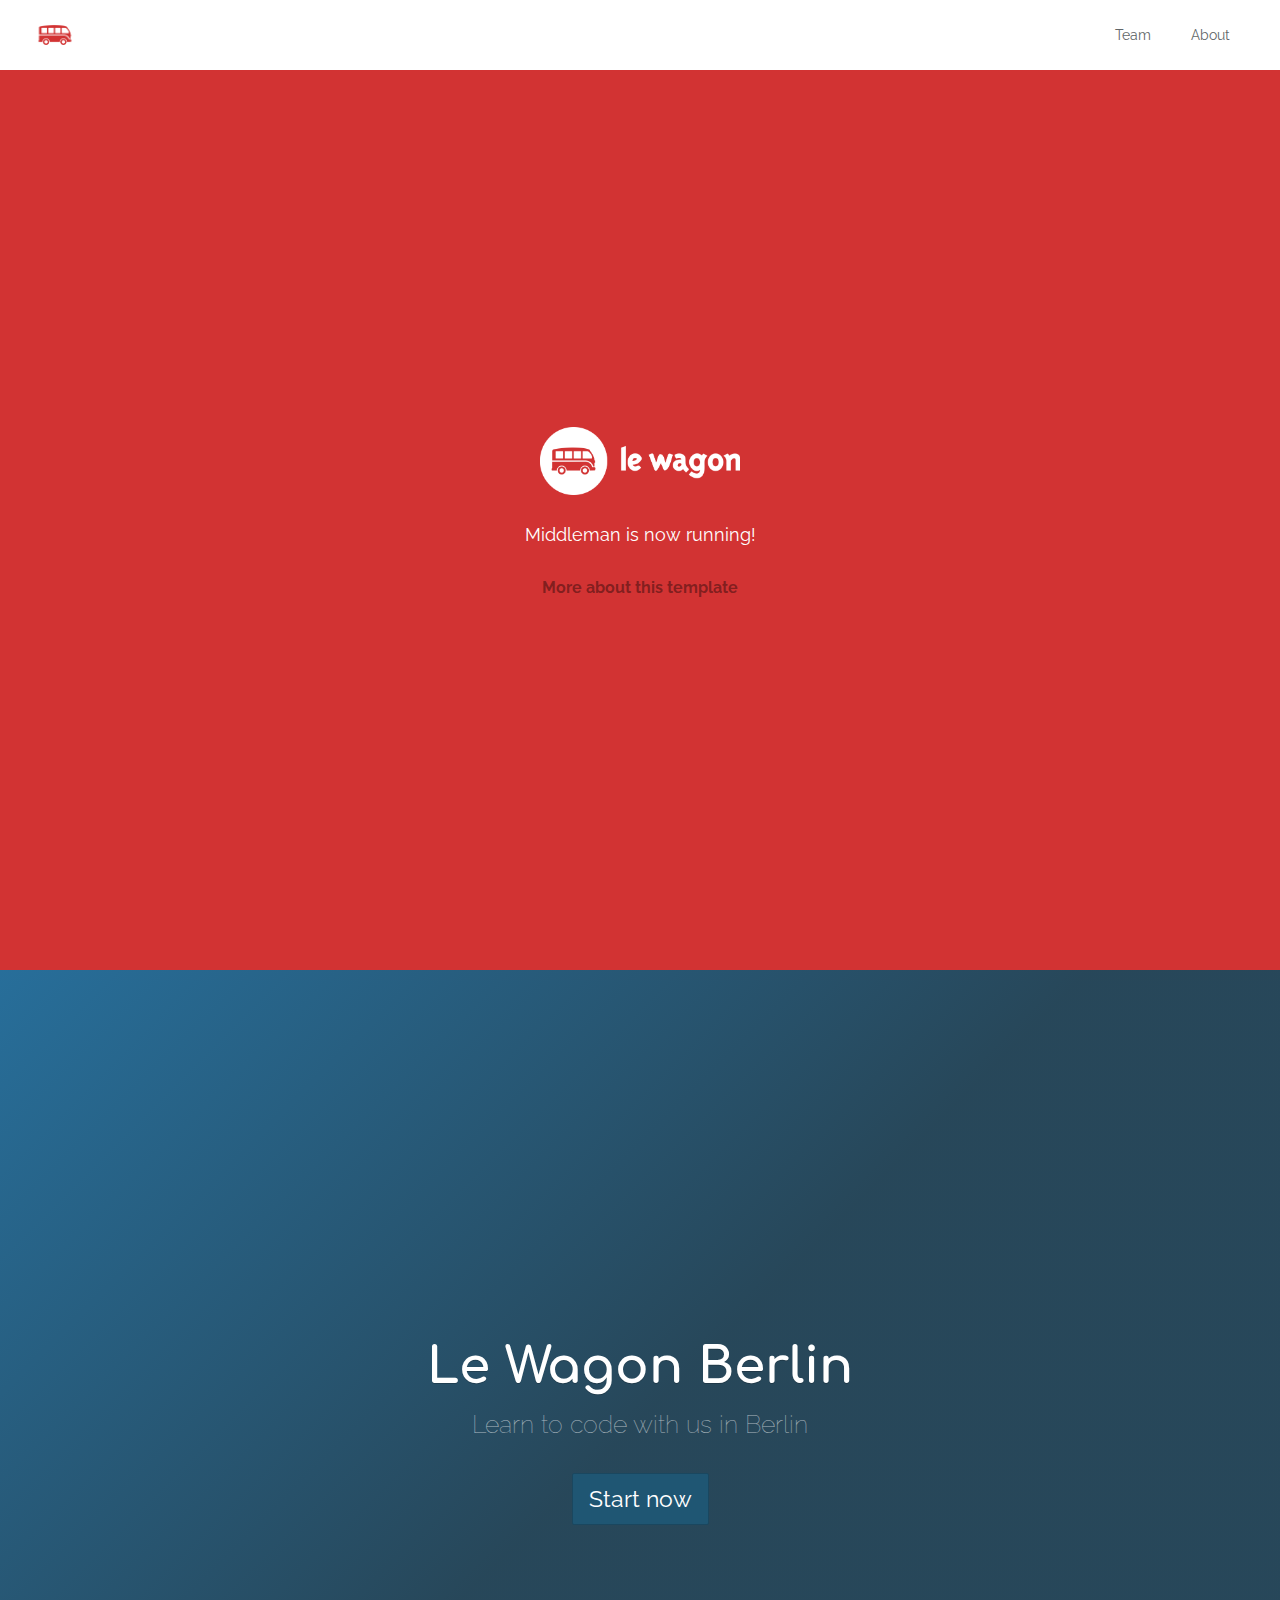
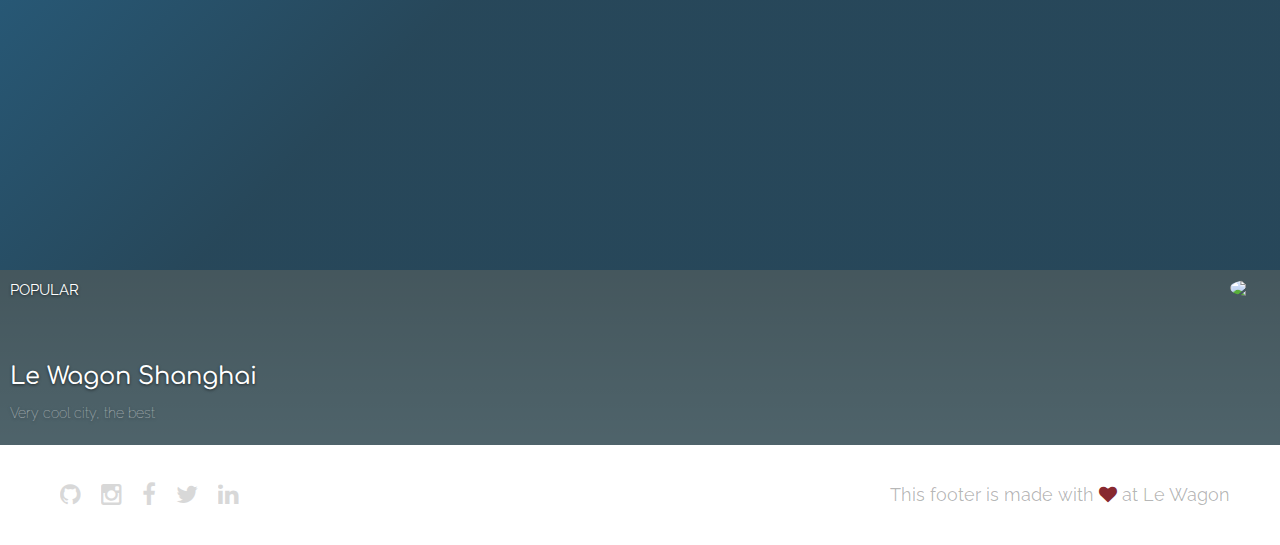
==== index.html @ f89b3cc7 "Automated commit at 2017-08-07 10:20:35 UTC by middleman-deploy 2.0.0-alpha" ====
<!doctype html>
<html>
  <head>
    <meta charset="utf-8">
    <meta http-equiv="x-ua-compatible" content="ie=edge">
    <meta name="viewport"
          content="width=device-width, initial-scale=1, shrink-to-fit=no">
    <!-- Use the title from a page's frontmatter if it has one -->
    <title>Le Wagon - Middleman</title>
    <link href="stylesheets/application-a78bb00f.css" rel="stylesheet" />
    <script src="javascripts/application-93de88c9.js"></script>
    <link href="images/favicon-f15af148.png" rel="icon" type="image/png" />
  </head>
  <body>
    <div class="navbar-wagon">
  <!-- Logo -->
  <a href="/" class="navbar-wagon-brand">
    <img src="images/logo-acc9c0ec.png" alt="logo">
  </a>

  <!-- Right Navigation -->
  <div class="navbar-wagon-right hidden-xs hidden-sm">
    <a href="team.html" class="navbar-wagon-item navbar-wagon-link">Team</a>
    <a href="about.html" class="navbar-wagon-item navbar-wagon-link">About</a>

    <!-- Profile picture with dropdown list -->
    <!-- <div class="navbar-wagon-item">
      <div class="dropdown">
        <img src="https://kitt.lewagon.com/placeholder/users/ssaunier" class="avatar dropdown-toggle" id="navbar-wagon-menu" data-toggle="dropdown">
        <ul class="dropdown-menu dropdown-menu-right navbar-wagon-dropdown-menu">
          <li><a href="#">Profile</a></li>
          <li><a href="#">Dashboard</a></li>
          <li><a href="#">Log Out</a></li>
        </ul>
      </div>
    </div> -->
  </div>

  <!-- Dropdown appearing on mobile only -->
  <div class="navbar-wagon-item hidden-md hidden-lg">
    <div class="dropdown">
      <i class="fa fa-bars dropdown-toggle" data-toggle="dropdown"></i>
      <ul class="dropdown-menu dropdown-menu-right navbar-wagon-dropdown-menu">
        <li><a href="team.html">Team</a>
        <li><a href="about.html">About</a>
      </ul>
    </div>
  </div>
</div>

    <div id="home">
  <div class="home-content">
    <img src="images/logo-acc9c0ec.png" width="200" alt="Logo" />
    <p>
      Middleman is now running!
    </p>
    <p class="about">
      <a href="about.html">More about this template</a>
    </p>
  </div>
</div>

<div class="banner" style="background-image: linear-gradient(-225deg, rgba(0,101,168,0.6) 0%, rgba(0,36,61,0.6) 50%), url('https://kitt.lewagon.com/placeholder/cities/berlin');">
  <div class="banner-content">
    <h1>Le Wagon Berlin</h1>
    <p>Learn to code with us in Berlin</p>
    <a class="btn btn-primary btn-lg">Start now</a>
  </div>
</div>

<div class="card" style="background-image: linear-gradient(rgba(0,0,0,0.3), rgba(0,0,0,0.2)), url('https://kitt.lewagon.com/placeholder/cities/shanghai');">
  <div class="card-category">Popular</div>
  <div class="card-description">
    <h2>Le Wagon Shanghai</h2>
    <p>Very cool city, the best</p>
  </div>
  <img class="card-user" src="https://kitt.lewagon.com/placeholder/users/tgenaitay">
  <a class="card-link" href="#" ></a>
</div>

    <div class="footer">
  <div class="footer-links">
    <a href="#"><i class="fa fa-github"></i></a>
    <a href="#"><i class="fa fa-instagram"></i></a>
    <a href="#"><i class="fa fa-facebook"></i></a>
    <a href="#"><i class="fa fa-twitter"></i></a>
    <a href="#"><i class="fa fa-linkedin"></i></a>
  </div>
  <div class="footer-copyright">
    This footer is made with <i class="fa fa-heart"></i> at Le Wagon
  </div>
</div>

  </body>
</html>
---- stylesheets/application-a78bb00f.css ----
@import url("https://fonts.googleapis.com/css?family=Comfortaa|Raleway");/*!
 * Bootstrap v3.3.7 (http://getbootstrap.com)
 * Copyright 2011-2016 Twitter, Inc.
 * Licensed under MIT (https://github.com/twbs/bootstrap/blob/master/LICENSE)
 *//*! normalize.css v3.0.3 | MIT License | github.com/necolas/normalize.css */html{font-family:sans-serif;-ms-text-size-adjust:100%;-webkit-text-size-adjust:100%}body{margin:0}article,aside,details,figcaption,figure,footer,header,hgroup,main,menu,nav,section,summary{display:block}audio,canvas,progress,video{display:inline-block;vertical-align:baseline}audio:not([controls]){display:none;height:0}[hidden],template{display:none}a{background-color:transparent}a:active,a:hover{outline:0}abbr[title]{border-bottom:1px dotted}b,strong{font-weight:bold}dfn{font-style:italic}h1{font-size:2em;margin:0.67em 0}mark{background:#ff0;color:#000}small{font-size:80%}sub,sup{font-size:75%;line-height:0;position:relative;vertical-align:baseline}sup{top:-0.5em}sub{bottom:-0.25em}img{border:0}svg:not(:root){overflow:hidden}figure{margin:1em 40px}hr{-webkit-box-sizing:content-box;box-sizing:content-box;height:0}pre{overflow:auto}code,kbd,pre,samp{font-family:monospace, monospace;font-size:1em}button,input,optgroup,select,textarea{color:inherit;font:inherit;margin:0}button{overflow:visible}button,select{text-transform:none}button,html input[type="button"],input[type="reset"],input[type="submit"]{-webkit-appearance:button;cursor:pointer}button[disabled],html input[disabled]{cursor:default}button::-moz-focus-inner,input::-moz-focus-inner{border:0;padding:0}input{line-height:normal}input[type="checkbox"],input[type="radio"]{-webkit-box-sizing:border-box;box-sizing:border-box;padding:0}input[type="number"]::-webkit-inner-spin-button,input[type="number"]::-webkit-outer-spin-button{height:auto}input[type="search"]{-webkit-appearance:textfield;-webkit-box-sizing:content-box;box-sizing:content-box}input[type="search"]::-webkit-search-cancel-button,input[type="search"]::-webkit-search-decoration{-webkit-appearance:none}fieldset{border:1px solid #c0c0c0;margin:0 2px;padding:0.35em 0.625em 0.75em}legend{border:0;padding:0}textarea{overflow:auto}optgroup{font-weight:bold}table{border-collapse:collapse;border-spacing:0}td,th{padding:0}/*! Source: https://github.com/h5bp/html5-boilerplate/blob/master/src/css/main.css */@media print{*,*:before,*:after{background:transparent !important;color:#000 !important;-webkit-box-shadow:none !important;box-shadow:none !important;text-shadow:none !important}a,a:visited{text-decoration:underline}a[href]:after{content:" (" attr(href) ")"}abbr[title]:after{content:" (" attr(title) ")"}a[href^="#"]:after,a[href^="javascript:"]:after{content:""}pre,blockquote{border:1px solid #999;page-break-inside:avoid}thead{display:table-header-group}tr,img{page-break-inside:avoid}img{max-width:100% !important}p,h2,h3{orphans:3;widows:3}h2,h3{page-break-after:avoid}.navbar{display:none}.btn>.caret,.dropup>.btn>.caret{border-top-color:#000 !important}.label{border:1px solid #000}.table{border-collapse:collapse !important}.table td,.table th{background-color:#fff !important}.table-bordered th,.table-bordered td{border:1px solid #ddd !important}}@font-face{font-family:'Glyphicons Halflings';src:url("../assets/bootstrap/glyphicons-halflings-regular-86b6f62b.eot");src:url("../assets/bootstrap/glyphicons-halflings-regular-86b6f62b.eot?#iefix") format("embedded-opentype"),url("../assets/bootstrap/glyphicons-halflings-regular-ca35b697.woff2") format("woff2"),url("../assets/bootstrap/glyphicons-halflings-regular-278e49a8.woff") format("woff"),url("../assets/bootstrap/glyphicons-halflings-regular-44bc1850.ttf") format("truetype"),url("../assets/bootstrap/glyphicons-halflings-regular-de51a849.svg#glyphicons_halflingsregular") format("svg")}.glyphicon{position:relative;top:1px;display:inline-block;font-family:'Glyphicons Halflings';font-style:normal;font-weight:normal;line-height:1;-webkit-font-smoothing:antialiased;-moz-osx-font-smoothing:grayscale}.glyphicon-asterisk:before{content:"\002a"}.glyphicon-plus:before{content:"\002b"}.glyphicon-euro:before,.glyphicon-eur:before{content:"\20ac"}.glyphicon-minus:before{content:"\2212"}.glyphicon-cloud:before{content:"\2601"}.glyphicon-envelope:before{content:"\2709"}.glyphicon-pencil:before{content:"\270f"}.glyphicon-glass:before{content:"\e001"}.glyphicon-music:before{content:"\e002"}.glyphicon-search:before{content:"\e003"}.glyphicon-heart:before{content:"\e005"}.glyphicon-star:before{content:"\e006"}.glyphicon-star-empty:before{content:"\e007"}.glyphicon-user:before{content:"\e008"}.glyphicon-film:before{content:"\e009"}.glyphicon-th-large:before{content:"\e010"}.glyphicon-th:before{content:"\e011"}.glyphicon-th-list:before{content:"\e012"}.glyphicon-ok:before{content:"\e013"}.glyphicon-remove:before{content:"\e014"}.glyphicon-zoom-in:before{content:"\e015"}.glyphicon-zoom-out:before{content:"\e016"}.glyphicon-off:before{content:"\e017"}.glyphicon-signal:before{content:"\e018"}.glyphicon-cog:before{content:"\e019"}.glyphicon-trash:before{content:"\e020"}.glyphicon-home:before{content:"\e021"}.glyphicon-file:before{content:"\e022"}.glyphicon-time:before{content:"\e023"}.glyphicon-road:before{content:"\e024"}.glyphicon-download-alt:before{content:"\e025"}.glyphicon-download:before{content:"\e026"}.glyphicon-upload:before{content:"\e027"}.glyphicon-inbox:before{content:"\e028"}.glyphicon-play-circle:before{content:"\e029"}.glyphicon-repeat:before{content:"\e030"}.glyphicon-refresh:before{content:"\e031"}.glyphicon-list-alt:before{content:"\e032"}.glyphicon-lock:before{content:"\e033"}.glyphicon-flag:before{content:"\e034"}.glyphicon-headphones:before{content:"\e035"}.glyphicon-volume-off:before{content:"\e036"}.glyphicon-volume-down:before{content:"\e037"}.glyphicon-volume-up:before{content:"\e038"}.glyphicon-qrcode:before{content:"\e039"}.glyphicon-barcode:before{content:"\e040"}.glyphicon-tag:before{content:"\e041"}.glyphicon-tags:before{content:"\e042"}.glyphicon-book:before{content:"\e043"}.glyphicon-bookmark:before{content:"\e044"}.glyphicon-print:before{content:"\e045"}.glyphicon-camera:before{content:"\e046"}.glyphicon-font:before{content:"\e047"}.glyphicon-bold:before{content:"\e048"}.glyphicon-italic:before{content:"\e049"}.glyphicon-text-height:before{content:"\e050"}.glyphicon-text-width:before{content:"\e051"}.glyphicon-align-left:before{content:"\e052"}.glyphicon-align-center:before{content:"\e053"}.glyphicon-align-right:before{content:"\e054"}.glyphicon-align-justify:before{content:"\e055"}.glyphicon-list:before{content:"\e056"}.glyphicon-indent-left:before{content:"\e057"}.glyphicon-indent-right:before{content:"\e058"}.glyphicon-facetime-video:before{content:"\e059"}.glyphicon-picture:before{content:"\e060"}.glyphicon-map-marker:before{content:"\e062"}.glyphicon-adjust:before{content:"\e063"}.glyphicon-tint:before{content:"\e064"}.glyphicon-edit:before{content:"\e065"}.glyphicon-share:before{content:"\e066"}.glyphicon-check:before{content:"\e067"}.glyphicon-move:before{content:"\e068"}.glyphicon-step-backward:before{content:"\e069"}.glyphicon-fast-backward:before{content:"\e070"}.glyphicon-backward:before{content:"\e071"}.glyphicon-play:before{content:"\e072"}.glyphicon-pause:before{content:"\e073"}.glyphicon-stop:before{content:"\e074"}.glyphicon-forward:before{content:"\e075"}.glyphicon-fast-forward:before{content:"\e076"}.glyphicon-step-forward:before{content:"\e077"}.glyphicon-eject:before{content:"\e078"}.glyphicon-chevron-left:before{content:"\e079"}.glyphicon-chevron-right:before{content:"\e080"}.glyphicon-plus-sign:before{content:"\e081"}.glyphicon-minus-sign:before{content:"\e082"}.glyphicon-remove-sign:before{content:"\e083"}.glyphicon-ok-sign:before{content:"\e084"}.glyphicon-question-sign:before{content:"\e085"}.glyphicon-info-sign:before{content:"\e086"}.glyphicon-screenshot:before{content:"\e087"}.glyphicon-remove-circle:before{content:"\e088"}.glyphicon-ok-circle:before{content:"\e089"}.glyphicon-ban-circle:before{content:"\e090"}.glyphicon-arrow-left:before{content:"\e091"}.glyphicon-arrow-right:before{content:"\e092"}.glyphicon-arrow-up:before{content:"\e093"}.glyphicon-arrow-down:before{content:"\e094"}.glyphicon-share-alt:before{content:"\e095"}.glyphicon-resize-full:before{content:"\e096"}.glyphicon-resize-small:before{content:"\e097"}.glyphicon-exclamation-sign:before{content:"\e101"}.glyphicon-gift:before{content:"\e102"}.glyphicon-leaf:before{content:"\e103"}.glyphicon-fire:before{content:"\e104"}.glyphicon-eye-open:before{content:"\e105"}.glyphicon-eye-close:before{content:"\e106"}.glyphicon-warning-sign:before{content:"\e107"}.glyphicon-plane:before{content:"\e108"}.glyphicon-calendar:before{content:"\e109"}.glyphicon-random:before{content:"\e110"}.glyphicon-comment:before{content:"\e111"}.glyphicon-magnet:before{content:"\e112"}.glyphicon-chevron-up:before{content:"\e113"}.glyphicon-chevron-down:before{content:"\e114"}.glyphicon-retweet:before{content:"\e115"}.glyphicon-shopping-cart:before{content:"\e116"}.glyphicon-folder-close:before{content:"\e117"}.glyphicon-folder-open:before{content:"\e118"}.glyphicon-resize-vertical:before{content:"\e119"}.glyphicon-resize-horizontal:before{content:"\e120"}.glyphicon-hdd:before{content:"\e121"}.glyphicon-bullhorn:before{content:"\e122"}.glyphicon-bell:before{content:"\e123"}.glyphicon-certificate:before{content:"\e124"}.glyphicon-thumbs-up:before{content:"\e125"}.glyphicon-thumbs-down:before{content:"\e126"}.glyphicon-hand-right:before{content:"\e127"}.glyphicon-hand-left:before{content:"\e128"}.glyphicon-hand-up:before{content:"\e129"}.glyphicon-hand-down:before{content:"\e130"}.glyphicon-circle-arrow-right:before{content:"\e131"}.glyphicon-circle-arrow-left:before{content:"\e132"}.glyphicon-circle-arrow-up:before{content:"\e133"}.glyphicon-circle-arrow-down:before{content:"\e134"}.glyphicon-globe:before{content:"\e135"}.glyphicon-wrench:before{content:"\e136"}.glyphicon-tasks:before{content:"\e137"}.glyphicon-filter:before{content:"\e138"}.glyphicon-briefcase:before{content:"\e139"}.glyphicon-fullscreen:before{content:"\e140"}.glyphicon-dashboard:before{content:"\e141"}.glyphicon-paperclip:before{content:"\e142"}.glyphicon-heart-empty:before{content:"\e143"}.glyphicon-link:before{content:"\e144"}.glyphicon-phone:before{content:"\e145"}.glyphicon-pushpin:before{content:"\e146"}.glyphicon-usd:before{content:"\e148"}.glyphicon-gbp:before{content:"\e149"}.glyphicon-sort:before{content:"\e150"}.glyphicon-sort-by-alphabet:before{content:"\e151"}.glyphicon-sort-by-alphabet-alt:before{content:"\e152"}.glyphicon-sort-by-order:before{content:"\e153"}.glyphicon-sort-by-order-alt:before{content:"\e154"}.glyphicon-sort-by-attributes:before{content:"\e155"}.glyphicon-sort-by-attributes-alt:before{content:"\e156"}.glyphicon-unchecked:before{content:"\e157"}.glyphicon-expand:before{content:"\e158"}.glyphicon-collapse-down:before{content:"\e159"}.glyphicon-collapse-up:before{content:"\e160"}.glyphicon-log-in:before{content:"\e161"}.glyphicon-flash:before{content:"\e162"}.glyphicon-log-out:before{content:"\e163"}.glyphicon-new-window:before{content:"\e164"}.glyphicon-record:before{content:"\e165"}.glyphicon-save:before{content:"\e166"}.glyphicon-open:before{content:"\e167"}.glyphicon-saved:before{content:"\e168"}.glyphicon-import:before{content:"\e169"}.glyphicon-export:before{content:"\e170"}.glyphicon-send:before{content:"\e171"}.glyphicon-floppy-disk:before{content:"\e172"}.glyphicon-floppy-saved:before{content:"\e173"}.glyphicon-floppy-remove:before{content:"\e174"}.glyphicon-floppy-save:before{content:"\e175"}.glyphicon-floppy-open:before{content:"\e176"}.glyphicon-credit-card:before{content:"\e177"}.glyphicon-transfer:before{content:"\e178"}.glyphicon-cutlery:before{content:"\e179"}.glyphicon-header:before{content:"\e180"}.glyphicon-compressed:before{content:"\e181"}.glyphicon-earphone:before{content:"\e182"}.glyphicon-phone-alt:before{content:"\e183"}.glyphicon-tower:before{content:"\e184"}.glyphicon-stats:before{content:"\e185"}.glyphicon-sd-video:before{content:"\e186"}.glyphicon-hd-video:before{content:"\e187"}.glyphicon-subtitles:before{content:"\e188"}.glyphicon-sound-stereo:before{content:"\e189"}.glyphicon-sound-dolby:before{content:"\e190"}.glyphicon-sound-5-1:before{content:"\e191"}.glyphicon-sound-6-1:before{content:"\e192"}.glyphicon-sound-7-1:before{content:"\e193"}.glyphicon-copyright-mark:before{content:"\e194"}.glyphicon-registration-mark:before{content:"\e195"}.glyphicon-cloud-download:before{content:"\e197"}.glyphicon-cloud-upload:before{content:"\e198"}.glyphicon-tree-conifer:before{content:"\e199"}.glyphicon-tree-deciduous:before{content:"\e200"}.glyphicon-cd:before{content:"\e201"}.glyphicon-save-file:before{content:"\e202"}.glyphicon-open-file:before{content:"\e203"}.glyphicon-level-up:before{content:"\e204"}.glyphicon-copy:before{content:"\e205"}.glyphicon-paste:before{content:"\e206"}.glyphicon-alert:before{content:"\e209"}.glyphicon-equalizer:before{content:"\e210"}.glyphicon-king:before{content:"\e211"}.glyphicon-queen:before{content:"\e212"}.glyphicon-pawn:before{content:"\e213"}.glyphicon-bishop:before{content:"\e214"}.glyphicon-knight:before{content:"\e215"}.glyphicon-baby-formula:before{content:"\e216"}.glyphicon-tent:before{content:"\26fa"}.glyphicon-blackboard:before{content:"\e218"}.glyphicon-bed:before{content:"\e219"}.glyphicon-apple:before{content:"\f8ff"}.glyphicon-erase:before{content:"\e221"}.glyphicon-hourglass:before{content:"\231b"}.glyphicon-lamp:before{content:"\e223"}.glyphicon-duplicate:before{content:"\e224"}.glyphicon-piggy-bank:before{content:"\e225"}.glyphicon-scissors:before{content:"\e226"}.glyphicon-bitcoin:before{content:"\e227"}.glyphicon-btc:before{content:"\e227"}.glyphicon-xbt:before{content:"\e227"}.glyphicon-yen:before{content:"\00a5"}.glyphicon-jpy:before{content:"\00a5"}.glyphicon-ruble:before{content:"\20bd"}.glyphicon-rub:before{content:"\20bd"}.glyphicon-scale:before{content:"\e230"}.glyphicon-ice-lolly:before{content:"\e231"}.glyphicon-ice-lolly-tasted:before{content:"\e232"}.glyphicon-education:before{content:"\e233"}.glyphicon-option-horizontal:before{content:"\e234"}.glyphicon-option-vertical:before{content:"\e235"}.glyphicon-menu-hamburger:before{content:"\e236"}.glyphicon-modal-window:before{content:"\e237"}.glyphicon-oil:before{content:"\e238"}.glyphicon-grain:before{content:"\e239"}.glyphicon-sunglasses:before{content:"\e240"}.glyphicon-text-size:before{content:"\e241"}.glyphicon-text-color:before{content:"\e242"}.glyphicon-text-background:before{content:"\e243"}.glyphicon-object-align-top:before{content:"\e244"}.glyphicon-object-align-bottom:before{content:"\e245"}.glyphicon-object-align-horizontal:before{content:"\e246"}.glyphicon-object-align-left:before{content:"\e247"}.glyphicon-object-align-vertical:before{content:"\e248"}.glyphicon-object-align-right:before{content:"\e249"}.glyphicon-triangle-right:before{content:"\e250"}.glyphicon-triangle-left:before{content:"\e251"}.glyphicon-triangle-bottom:before{content:"\e252"}.glyphicon-triangle-top:before{content:"\e253"}.glyphicon-console:before{content:"\e254"}.glyphicon-superscript:before{content:"\e255"}.glyphicon-subscript:before{content:"\e256"}.glyphicon-menu-left:before{content:"\e257"}.glyphicon-menu-right:before{content:"\e258"}.glyphicon-menu-down:before{content:"\e259"}.glyphicon-menu-up:before{content:"\e260"}*{-webkit-box-sizing:border-box;box-sizing:border-box}*:before,*:after{-webkit-box-sizing:border-box;box-sizing:border-box}html{font-size:10px;-webkit-tap-highlight-color:transparent}body{font-family:"Raleway", "Helvetica", "sans-serif";font-size:18px;line-height:1.42857143;color:#27282E;background-color:#627C85}input,button,select,textarea{font-family:inherit;font-size:inherit;line-height:inherit}a{color:#1F5673;text-decoration:none}a:hover,a:focus{color:#0f2937;text-decoration:underline}a:focus{outline:5px auto -webkit-focus-ring-color;outline-offset:-2px}figure{margin:0}img{vertical-align:middle}.img-responsive{display:block;max-width:100%;height:auto}.img-rounded{border-radius:2px}.img-thumbnail{padding:4px;line-height:1.42857143;background-color:#627C85;border:1px solid #ddd;border-radius:2px;-webkit-transition:all 0.2s ease-in-out;transition:all 0.2s ease-in-out;display:inline-block;max-width:100%;height:auto}.img-circle{border-radius:50%}hr{margin-top:25px;margin-bottom:25px;border:0;border-top:1px solid white}.sr-only{position:absolute;width:1px;height:1px;margin:-1px;padding:0;overflow:hidden;clip:rect(0, 0, 0, 0);border:0}.sr-only-focusable:active,.sr-only-focusable:focus{position:static;width:auto;height:auto;margin:0;overflow:visible;clip:auto}[role="button"]{cursor:pointer}h1,h2,h3,h4,h5,h6,.h1,.h2,.h3,.h4,.h5,.h6{font-family:"Comfortaa", "Helvetica", "sans-serif";font-weight:500;line-height:1.1;color:inherit}h1 small,h1 .small,h2 small,h2 .small,h3 small,h3 .small,h4 small,h4 .small,h5 small,h5 .small,h6 small,h6 .small,.h1 small,.h1 .small,.h2 small,.h2 .small,.h3 small,.h3 .small,.h4 small,.h4 .small,.h5 small,.h5 .small,.h6 small,.h6 .small{font-weight:normal;line-height:1;color:#9a9ca9}h1,.h1,h2,.h2,h3,.h3{margin-top:25px;margin-bottom:12.5px}h1 small,h1 .small,.h1 small,.h1 .small,h2 small,h2 .small,.h2 small,.h2 .small,h3 small,h3 .small,.h3 small,.h3 .small{font-size:65%}h4,.h4,h5,.h5,h6,.h6{margin-top:12.5px;margin-bottom:12.5px}h4 small,h4 .small,.h4 small,.h4 .small,h5 small,h5 .small,.h5 small,.h5 .small,h6 small,h6 .small,.h6 small,.h6 .small{font-size:75%}h1,.h1{font-size:46px}h2,.h2{font-size:38px}h3,.h3{font-size:31px}h4,.h4{font-size:23px}h5,.h5{font-size:18px}h6,.h6{font-size:16px}p{margin:0 0 12.5px}.lead{margin-bottom:25px;font-size:20px;font-weight:300;line-height:1.4}@media (min-width: 768px){.lead{font-size:27px}}small,.small{font-size:88%}mark,.mark{background-color:#fcf8e3;padding:.2em}.text-left{text-align:left}.text-right{text-align:right}.text-center{text-align:center}.text-justify{text-align:justify}.text-nowrap{white-space:nowrap}.text-lowercase{text-transform:lowercase}.text-uppercase,.initialism{text-transform:uppercase}.text-capitalize{text-transform:capitalize}.text-muted{color:#9a9ca9}.text-primary{color:#1F5673}a.text-primary:hover,a.text-primary:focus{color:#14384b}.text-success{color:#3c763d}a.text-success:hover,a.text-success:focus{color:#2b542c}.text-info{color:#31708f}a.text-info:hover,a.text-info:focus{color:#245269}.text-warning{color:#8a6d3b}a.text-warning:hover,a.text-warning:focus{color:#66512c}.text-danger{color:#a94442}a.text-danger:hover,a.text-danger:focus{color:#843534}.bg-primary{color:#fff}.bg-primary{background-color:#1F5673}a.bg-primary:hover,a.bg-primary:focus{background-color:#14384b}.bg-success{background-color:#dff0d8}a.bg-success:hover,a.bg-success:focus{background-color:#c1e2b3}.bg-info{background-color:#d9edf7}a.bg-info:hover,a.bg-info:focus{background-color:#afd9ee}.bg-warning{background-color:#fcf8e3}a.bg-warning:hover,a.bg-warning:focus{background-color:#f7ecb5}.bg-danger{background-color:#f2dede}a.bg-danger:hover,a.bg-danger:focus{background-color:#e4b9b9}.page-header{padding-bottom:11.5px;margin:50px 0 25px;border-bottom:1px solid white}ul,ol{margin-top:0;margin-bottom:12.5px}ul ul,ul ol,ol ul,ol ol{margin-bottom:0}.list-unstyled{padding-left:0;list-style:none}.list-inline{padding-left:0;list-style:none;margin-left:-5px}.list-inline>li{display:inline-block;padding-left:5px;padding-right:5px}dl{margin-top:0;margin-bottom:25px}dt,dd{line-height:1.42857143}dt{font-weight:bold}dd{margin-left:0}.dl-horizontal dd:before,.dl-horizontal dd:after{content:" ";display:table}.dl-horizontal dd:after{clear:both}@media (min-width: 768px){.dl-horizontal dt{float:left;width:160px;clear:left;text-align:right;overflow:hidden;text-overflow:ellipsis;white-space:nowrap}.dl-horizontal dd{margin-left:180px}}abbr[title],abbr[data-original-title]{cursor:help;border-bottom:1px dotted #9a9ca9}.initialism{font-size:90%}blockquote{padding:12.5px 25px;margin:0 0 25px;font-size:22.5px;border-left:5px solid white}blockquote p:last-child,blockquote ul:last-child,blockquote ol:last-child{margin-bottom:0}blockquote footer,blockquote small,blockquote .small{display:block;font-size:80%;line-height:1.42857143;color:#9a9ca9}blockquote footer:before,blockquote small:before,blockquote .small:before{content:'\2014 \00A0'}.blockquote-reverse,blockquote.pull-right{padding-right:15px;padding-left:0;border-right:5px solid white;border-left:0;text-align:right}.blockquote-reverse footer:before,.blockquote-reverse small:before,.blockquote-reverse .small:before,blockquote.pull-right footer:before,blockquote.pull-right small:before,blockquote.pull-right .small:before{content:''}.blockquote-reverse footer:after,.blockquote-reverse small:after,.blockquote-reverse .small:after,blockquote.pull-right footer:after,blockquote.pull-right small:after,blockquote.pull-right .small:after{content:'\00A0 \2014'}address{margin-bottom:25px;font-style:normal;line-height:1.42857143}code,kbd,pre,samp{font-family:Menlo, Monaco, Consolas, "Courier New", monospace}code{padding:2px 4px;font-size:90%;color:#c7254e;background-color:#f9f2f4;border-radius:2px}kbd{padding:2px 4px;font-size:90%;color:#fff;background-color:#333;border-radius:2px;-webkit-box-shadow:inset 0 -1px 0 rgba(0,0,0,0.25);box-shadow:inset 0 -1px 0 rgba(0,0,0,0.25)}kbd kbd{padding:0;font-size:100%;font-weight:bold;-webkit-box-shadow:none;box-shadow:none}pre{display:block;padding:12px;margin:0 0 12.5px;font-size:17px;line-height:1.42857143;word-break:break-all;word-wrap:break-word;color:#565865;background-color:#f5f5f5;border:1px solid #ccc;border-radius:2px}pre code{padding:0;font-size:inherit;color:inherit;white-space:pre-wrap;background-color:transparent;border-radius:0}.pre-scrollable{max-height:340px;overflow-y:scroll}.container{margin-right:auto;margin-left:auto;padding-left:15px;padding-right:15px}.container:before,.container:after{content:" ";display:table}.container:after{clear:both}@media (min-width: 768px){.container{width:750px}}@media (min-width: 992px){.container{width:970px}}@media (min-width: 1200px){.container{width:1170px}}.container-fluid{margin-right:auto;margin-left:auto;padding-left:15px;padding-right:15px}.container-fluid:before,.container-fluid:after{content:" ";display:table}.container-fluid:after{clear:both}.row{margin-left:-15px;margin-right:-15px}.row:before,.row:after{content:" ";display:table}.row:after{clear:both}.col-xs-1,.col-sm-1,.col-md-1,.col-lg-1,.col-xs-2,.col-sm-2,.col-md-2,.col-lg-2,.col-xs-3,.col-sm-3,.col-md-3,.col-lg-3,.col-xs-4,.col-sm-4,.col-md-4,.col-lg-4,.col-xs-5,.col-sm-5,.col-md-5,.col-lg-5,.col-xs-6,.col-sm-6,.col-md-6,.col-lg-6,.col-xs-7,.col-sm-7,.col-md-7,.col-lg-7,.col-xs-8,.col-sm-8,.col-md-8,.col-lg-8,.col-xs-9,.col-sm-9,.col-md-9,.col-lg-9,.col-xs-10,.col-sm-10,.col-md-10,.col-lg-10,.col-xs-11,.col-sm-11,.col-md-11,.col-lg-11,.col-xs-12,.col-sm-12,.col-md-12,.col-lg-12{position:relative;min-height:1px;padding-left:15px;padding-right:15px}.col-xs-1,.col-xs-2,.col-xs-3,.col-xs-4,.col-xs-5,.col-xs-6,.col-xs-7,.col-xs-8,.col-xs-9,.col-xs-10,.col-xs-11,.col-xs-12{float:left}.col-xs-1{width:8.33333333%}.col-xs-2{width:16.66666667%}.col-xs-3{width:25%}.col-xs-4{width:33.33333333%}.col-xs-5{width:41.66666667%}.col-xs-6{width:50%}.col-xs-7{width:58.33333333%}.col-xs-8{width:66.66666667%}.col-xs-9{width:75%}.col-xs-10{width:83.33333333%}.col-xs-11{width:91.66666667%}.col-xs-12{width:100%}.col-xs-pull-0{right:auto}.col-xs-pull-1{right:8.33333333%}.col-xs-pull-2{right:16.66666667%}.col-xs-pull-3{right:25%}.col-xs-pull-4{right:33.33333333%}.col-xs-pull-5{right:41.66666667%}.col-xs-pull-6{right:50%}.col-xs-pull-7{right:58.33333333%}.col-xs-pull-8{right:66.66666667%}.col-xs-pull-9{right:75%}.col-xs-pull-10{right:83.33333333%}.col-xs-pull-11{right:91.66666667%}.col-xs-pull-12{right:100%}.col-xs-push-0{left:auto}.col-xs-push-1{left:8.33333333%}.col-xs-push-2{left:16.66666667%}.col-xs-push-3{left:25%}.col-xs-push-4{left:33.33333333%}.col-xs-push-5{left:41.66666667%}.col-xs-push-6{left:50%}.col-xs-push-7{left:58.33333333%}.col-xs-push-8{left:66.66666667%}.col-xs-push-9{left:75%}.col-xs-push-10{left:83.33333333%}.col-xs-push-11{left:91.66666667%}.col-xs-push-12{left:100%}.col-xs-offset-0{margin-left:0%}.col-xs-offset-1{margin-left:8.33333333%}.col-xs-offset-2{margin-left:16.66666667%}.col-xs-offset-3{margin-left:25%}.col-xs-offset-4{margin-left:33.33333333%}.col-xs-offset-5{margin-left:41.66666667%}.col-xs-offset-6{margin-left:50%}.col-xs-offset-7{margin-left:58.33333333%}.col-xs-offset-8{margin-left:66.66666667%}.col-xs-offset-9{margin-left:75%}.col-xs-offset-10{margin-left:83.33333333%}.col-xs-offset-11{margin-left:91.66666667%}.col-xs-offset-12{margin-left:100%}@media (min-width: 768px){.col-sm-1,.col-sm-2,.col-sm-3,.col-sm-4,.col-sm-5,.col-sm-6,.col-sm-7,.col-sm-8,.col-sm-9,.col-sm-10,.col-sm-11,.col-sm-12{float:left}.col-sm-1{width:8.33333333%}.col-sm-2{width:16.66666667%}.col-sm-3{width:25%}.col-sm-4{width:33.33333333%}.col-sm-5{width:41.66666667%}.col-sm-6{width:50%}.col-sm-7{width:58.33333333%}.col-sm-8{width:66.66666667%}.col-sm-9{width:75%}.col-sm-10{width:83.33333333%}.col-sm-11{width:91.66666667%}.col-sm-12{width:100%}.col-sm-pull-0{right:auto}.col-sm-pull-1{right:8.33333333%}.col-sm-pull-2{right:16.66666667%}.col-sm-pull-3{right:25%}.col-sm-pull-4{right:33.33333333%}.col-sm-pull-5{right:41.66666667%}.col-sm-pull-6{right:50%}.col-sm-pull-7{right:58.33333333%}.col-sm-pull-8{right:66.66666667%}.col-sm-pull-9{right:75%}.col-sm-pull-10{right:83.33333333%}.col-sm-pull-11{right:91.66666667%}.col-sm-pull-12{right:100%}.col-sm-push-0{left:auto}.col-sm-push-1{left:8.33333333%}.col-sm-push-2{left:16.66666667%}.col-sm-push-3{left:25%}.col-sm-push-4{left:33.33333333%}.col-sm-push-5{left:41.66666667%}.col-sm-push-6{left:50%}.col-sm-push-7{left:58.33333333%}.col-sm-push-8{left:66.66666667%}.col-sm-push-9{left:75%}.col-sm-push-10{left:83.33333333%}.col-sm-push-11{left:91.66666667%}.col-sm-push-12{left:100%}.col-sm-offset-0{margin-left:0%}.col-sm-offset-1{margin-left:8.33333333%}.col-sm-offset-2{margin-left:16.66666667%}.col-sm-offset-3{margin-left:25%}.col-sm-offset-4{margin-left:33.33333333%}.col-sm-offset-5{margin-left:41.66666667%}.col-sm-offset-6{margin-left:50%}.col-sm-offset-7{margin-left:58.33333333%}.col-sm-offset-8{margin-left:66.66666667%}.col-sm-offset-9{margin-left:75%}.col-sm-offset-10{margin-left:83.33333333%}.col-sm-offset-11{margin-left:91.66666667%}.col-sm-offset-12{margin-left:100%}}@media (min-width: 992px){.col-md-1,.col-md-2,.col-md-3,.col-md-4,.col-md-5,.col-md-6,.col-md-7,.col-md-8,.col-md-9,.col-md-10,.col-md-11,.col-md-12{float:left}.col-md-1{width:8.33333333%}.col-md-2{width:16.66666667%}.col-md-3{width:25%}.col-md-4{width:33.33333333%}.col-md-5{width:41.66666667%}.col-md-6{width:50%}.col-md-7{width:58.33333333%}.col-md-8{width:66.66666667%}.col-md-9{width:75%}.col-md-10{width:83.33333333%}.col-md-11{width:91.66666667%}.col-md-12{width:100%}.col-md-pull-0{right:auto}.col-md-pull-1{right:8.33333333%}.col-md-pull-2{right:16.66666667%}.col-md-pull-3{right:25%}.col-md-pull-4{right:33.33333333%}.col-md-pull-5{right:41.66666667%}.col-md-pull-6{right:50%}.col-md-pull-7{right:58.33333333%}.col-md-pull-8{right:66.66666667%}.col-md-pull-9{right:75%}.col-md-pull-10{right:83.33333333%}.col-md-pull-11{right:91.66666667%}.col-md-pull-12{right:100%}.col-md-push-0{left:auto}.col-md-push-1{left:8.33333333%}.col-md-push-2{left:16.66666667%}.col-md-push-3{left:25%}.col-md-push-4{left:33.33333333%}.col-md-push-5{left:41.66666667%}.col-md-push-6{left:50%}.col-md-push-7{left:58.33333333%}.col-md-push-8{left:66.66666667%}.col-md-push-9{left:75%}.col-md-push-10{left:83.33333333%}.col-md-push-11{left:91.66666667%}.col-md-push-12{left:100%}.col-md-offset-0{margin-left:0%}.col-md-offset-1{margin-left:8.33333333%}.col-md-offset-2{margin-left:16.66666667%}.col-md-offset-3{margin-left:25%}.col-md-offset-4{margin-left:33.33333333%}.col-md-offset-5{margin-left:41.66666667%}.col-md-offset-6{margin-left:50%}.col-md-offset-7{margin-left:58.33333333%}.col-md-offset-8{margin-left:66.66666667%}.col-md-offset-9{margin-left:75%}.col-md-offset-10{margin-left:83.33333333%}.col-md-offset-11{margin-left:91.66666667%}.col-md-offset-12{margin-left:100%}}@media (min-width: 1200px){.col-lg-1,.col-lg-2,.col-lg-3,.col-lg-4,.col-lg-5,.col-lg-6,.col-lg-7,.col-lg-8,.col-lg-9,.col-lg-10,.col-lg-11,.col-lg-12{float:left}.col-lg-1{width:8.33333333%}.col-lg-2{width:16.66666667%}.col-lg-3{width:25%}.col-lg-4{width:33.33333333%}.col-lg-5{width:41.66666667%}.col-lg-6{width:50%}.col-lg-7{width:58.33333333%}.col-lg-8{width:66.66666667%}.col-lg-9{width:75%}.col-lg-10{width:83.33333333%}.col-lg-11{width:91.66666667%}.col-lg-12{width:100%}.col-lg-pull-0{right:auto}.col-lg-pull-1{right:8.33333333%}.col-lg-pull-2{right:16.66666667%}.col-lg-pull-3{right:25%}.col-lg-pull-4{right:33.33333333%}.col-lg-pull-5{right:41.66666667%}.col-lg-pull-6{right:50%}.col-lg-pull-7{right:58.33333333%}.col-lg-pull-8{right:66.66666667%}.col-lg-pull-9{right:75%}.col-lg-pull-10{right:83.33333333%}.col-lg-pull-11{right:91.66666667%}.col-lg-pull-12{right:100%}.col-lg-push-0{left:auto}.col-lg-push-1{left:8.33333333%}.col-lg-push-2{left:16.66666667%}.col-lg-push-3{left:25%}.col-lg-push-4{left:33.33333333%}.col-lg-push-5{left:41.66666667%}.col-lg-push-6{left:50%}.col-lg-push-7{left:58.33333333%}.col-lg-push-8{left:66.66666667%}.col-lg-push-9{left:75%}.col-lg-push-10{left:83.33333333%}.col-lg-push-11{left:91.66666667%}.col-lg-push-12{left:100%}.col-lg-offset-0{margin-left:0%}.col-lg-offset-1{margin-left:8.33333333%}.col-lg-offset-2{margin-left:16.66666667%}.col-lg-offset-3{margin-left:25%}.col-lg-offset-4{margin-left:33.33333333%}.col-lg-offset-5{margin-left:41.66666667%}.col-lg-offset-6{margin-left:50%}.col-lg-offset-7{margin-left:58.33333333%}.col-lg-offset-8{margin-left:66.66666667%}.col-lg-offset-9{margin-left:75%}.col-lg-offset-10{margin-left:83.33333333%}.col-lg-offset-11{margin-left:91.66666667%}.col-lg-offset-12{margin-left:100%}}table{background-color:transparent}caption{padding-top:8px;padding-bottom:8px;color:#9a9ca9;text-align:left}th{text-align:left}.table{width:100%;max-width:100%;margin-bottom:25px}.table>thead>tr>th,.table>thead>tr>td,.table>tbody>tr>th,.table>tbody>tr>td,.table>tfoot>tr>th,.table>tfoot>tr>td{padding:8px;line-height:1.42857143;vertical-align:top;border-top:1px solid #ddd}.table>thead>tr>th{vertical-align:bottom;border-bottom:2px solid #ddd}.table>caption+thead>tr:first-child>th,.table>caption+thead>tr:first-child>td,.table>colgroup+thead>tr:first-child>th,.table>colgroup+thead>tr:first-child>td,.table>thead:first-child>tr:first-child>th,.table>thead:first-child>tr:first-child>td{border-top:0}.table>tbody+tbody{border-top:2px solid #ddd}.table .table{background-color:#627C85}.table-condensed>thead>tr>th,.table-condensed>thead>tr>td,.table-condensed>tbody>tr>th,.table-condensed>tbody>tr>td,.table-condensed>tfoot>tr>th,.table-condensed>tfoot>tr>td{padding:5px}.table-bordered{border:1px solid #ddd}.table-bordered>thead>tr>th,.table-bordered>thead>tr>td,.table-bordered>tbody>tr>th,.table-bordered>tbody>tr>td,.table-bordered>tfoot>tr>th,.table-bordered>tfoot>tr>td{border:1px solid #ddd}.table-bordered>thead>tr>th,.table-bordered>thead>tr>td{border-bottom-width:2px}.table-striped>tbody>tr:nth-of-type(odd){background-color:#f9f9f9}.table-hover>tbody>tr:hover{background-color:#f5f5f5}table col[class*="col-"]{position:static;float:none;display:table-column}table td[class*="col-"],table th[class*="col-"]{position:static;float:none;display:table-cell}.table>thead>tr>td.active,.table>thead>tr>th.active,.table>thead>tr.active>td,.table>thead>tr.active>th,.table>tbody>tr>td.active,.table>tbody>tr>th.active,.table>tbody>tr.active>td,.table>tbody>tr.active>th,.table>tfoot>tr>td.active,.table>tfoot>tr>th.active,.table>tfoot>tr.active>td,.table>tfoot>tr.active>th{background-color:#f5f5f5}.table-hover>tbody>tr>td.active:hover,.table-hover>tbody>tr>th.active:hover,.table-hover>tbody>tr.active:hover>td,.table-hover>tbody>tr:hover>.active,.table-hover>tbody>tr.active:hover>th{background-color:#e8e8e8}.table>thead>tr>td.success,.table>thead>tr>th.success,.table>thead>tr.success>td,.table>thead>tr.success>th,.table>tbody>tr>td.success,.table>tbody>tr>th.success,.table>tbody>tr.success>td,.table>tbody>tr.success>th,.table>tfoot>tr>td.success,.table>tfoot>tr>th.success,.table>tfoot>tr.success>td,.table>tfoot>tr.success>th{background-color:#dff0d8}.table-hover>tbody>tr>td.success:hover,.table-hover>tbody>tr>th.success:hover,.table-hover>tbody>tr.success:hover>td,.table-hover>tbody>tr:hover>.success,.table-hover>tbody>tr.success:hover>th{background-color:#d0e9c6}.table>thead>tr>td.info,.table>thead>tr>th.info,.table>thead>tr.info>td,.table>thead>tr.info>th,.table>tbody>tr>td.info,.table>tbody>tr>th.info,.table>tbody>tr.info>td,.table>tbody>tr.info>th,.table>tfoot>tr>td.info,.table>tfoot>tr>th.info,.table>tfoot>tr.info>td,.table>tfoot>tr.info>th{background-color:#d9edf7}.table-hover>tbody>tr>td.info:hover,.table-hover>tbody>tr>th.info:hover,.table-hover>tbody>tr.info:hover>td,.table-hover>tbody>tr:hover>.info,.table-hover>tbody>tr.info:hover>th{background-color:#c4e3f3}.table>thead>tr>td.warning,.table>thead>tr>th.warning,.table>thead>tr.warning>td,.table>thead>tr.warning>th,.table>tbody>tr>td.warning,.table>tbody>tr>th.warning,.table>tbody>tr.warning>td,.table>tbody>tr.warning>th,.table>tfoot>tr>td.warning,.table>tfoot>tr>th.warning,.table>tfoot>tr.warning>td,.table>tfoot>tr.warning>th{background-color:#fcf8e3}.table-hover>tbody>tr>td.warning:hover,.table-hover>tbody>tr>th.warning:hover,.table-hover>tbody>tr.warning:hover>td,.table-hover>tbody>tr:hover>.warning,.table-hover>tbody>tr.warning:hover>th{background-color:#faf2cc}.table>thead>tr>td.danger,.table>thead>tr>th.danger,.table>thead>tr.danger>td,.table>thead>tr.danger>th,.table>tbody>tr>td.danger,.table>tbody>tr>th.danger,.table>tbody>tr.danger>td,.table>tbody>tr.danger>th,.table>tfoot>tr>td.danger,.table>tfoot>tr>th.danger,.table>tfoot>tr.danger>td,.table>tfoot>tr.danger>th{background-color:#f2dede}.table-hover>tbody>tr>td.danger:hover,.table-hover>tbody>tr>th.danger:hover,.table-hover>tbody>tr.danger:hover>td,.table-hover>tbody>tr:hover>.danger,.table-hover>tbody>tr.danger:hover>th{background-color:#ebcccc}.table-responsive{overflow-x:auto;min-height:0.01%}@media screen and (max-width: 767px){.table-responsive{width:100%;margin-bottom:18.75px;overflow-y:hidden;-ms-overflow-style:-ms-autohiding-scrollbar;border:1px solid #ddd}.table-responsive>.table{margin-bottom:0}.table-responsive>.table>thead>tr>th,.table-responsive>.table>thead>tr>td,.table-responsive>.table>tbody>tr>th,.table-responsive>.table>tbody>tr>td,.table-responsive>.table>tfoot>tr>th,.table-responsive>.table>tfoot>tr>td{white-space:nowrap}.table-responsive>.table-bordered{border:0}.table-responsive>.table-bordered>thead>tr>th:first-child,.table-responsive>.table-bordered>thead>tr>td:first-child,.table-responsive>.table-bordered>tbody>tr>th:first-child,.table-responsive>.table-bordered>tbody>tr>td:first-child,.table-responsive>.table-bordered>tfoot>tr>th:first-child,.table-responsive>.table-bordered>tfoot>tr>td:first-child{border-left:0}.table-responsive>.table-bordered>thead>tr>th:last-child,.table-responsive>.table-bordered>thead>tr>td:last-child,.table-responsive>.table-bordered>tbody>tr>th:last-child,.table-responsive>.table-bordered>tbody>tr>td:last-child,.table-responsive>.table-bordered>tfoot>tr>th:last-child,.table-responsive>.table-bordered>tfoot>tr>td:last-child{border-right:0}.table-responsive>.table-bordered>tbody>tr:last-child>th,.table-responsive>.table-bordered>tbody>tr:last-child>td,.table-responsive>.table-bordered>tfoot>tr:last-child>th,.table-responsive>.table-bordered>tfoot>tr:last-child>td{border-bottom:0}}fieldset{padding:0;margin:0;border:0;min-width:0}legend{display:block;width:100%;padding:0;margin-bottom:25px;font-size:27px;line-height:inherit;color:#565865;border:0;border-bottom:1px solid #e5e5e5}label{display:inline-block;max-width:100%;margin-bottom:5px;font-weight:bold}input[type="search"]{-webkit-box-sizing:border-box;box-sizing:border-box}input[type="radio"],input[type="checkbox"]{margin:4px 0 0;margin-top:1px \9;line-height:normal}input[type="file"]{display:block}input[type="range"]{display:block;width:100%}select[multiple],select[size]{height:auto}input[type="file"]:focus,input[type="radio"]:focus,input[type="checkbox"]:focus{outline:5px auto -webkit-focus-ring-color;outline-offset:-2px}output{display:block;padding-top:7px;font-size:18px;line-height:1.42857143;color:#27282E}.form-control{display:block;width:100%;height:39px;padding:6px 12px;font-size:18px;line-height:1.42857143;color:#27282E;background-color:#fff;background-image:none;border:1px solid #ccc;border-radius:2px;-webkit-box-shadow:inset 0 1px 1px rgba(0,0,0,0.075);box-shadow:inset 0 1px 1px rgba(0,0,0,0.075);-webkit-transition:border-color ease-in-out 0.15s, box-shadow ease-in-out 0.15s;-webkit-transition:border-color ease-in-out 0.15s, -webkit-box-shadow ease-in-out 0.15s;transition:border-color ease-in-out 0.15s, -webkit-box-shadow ease-in-out 0.15s;transition:border-color ease-in-out 0.15s, box-shadow ease-in-out 0.15s;transition:border-color ease-in-out 0.15s, box-shadow ease-in-out 0.15s, -webkit-box-shadow ease-in-out 0.15s}.form-control:focus{border-color:#66afe9;outline:0;-webkit-box-shadow:inset 0 1px 1px rgba(0,0,0,0.075),0 0 8px rgba(102,175,233,0.6);box-shadow:inset 0 1px 1px rgba(0,0,0,0.075),0 0 8px rgba(102,175,233,0.6)}.form-control::-moz-placeholder{color:#999;opacity:1}.form-control:-ms-input-placeholder{color:#999}.form-control::-webkit-input-placeholder{color:#999}.form-control::-ms-expand{border:0;background-color:transparent}.form-control[disabled],.form-control[readonly],fieldset[disabled] .form-control{background-color:white;opacity:1}.form-control[disabled],fieldset[disabled] .form-control{cursor:not-allowed}textarea.form-control{height:auto}input[type="search"]{-webkit-appearance:none}@media screen and (-webkit-min-device-pixel-ratio: 0){input[type="date"].form-control,input[type="time"].form-control,input[type="datetime-local"].form-control,input[type="month"].form-control{line-height:39px}input[type="date"].input-sm,.input-group-sm>input[type="date"].form-control,.input-group-sm>input[type="date"].input-group-addon,.input-group-sm>.input-group-btn>input[type="date"].btn,.input-group-sm input[type="date"],input[type="time"].input-sm,.input-group-sm>input[type="time"].form-control,.input-group-sm>input[type="time"].input-group-addon,.input-group-sm>.input-group-btn>input[type="time"].btn,.input-group-sm input[type="time"],input[type="datetime-local"].input-sm,.input-group-sm>input[type="datetime-local"].form-control,.input-group-sm>input[type="datetime-local"].input-group-addon,.input-group-sm>.input-group-btn>input[type="datetime-local"].btn,.input-group-sm input[type="datetime-local"],input[type="month"].input-sm,.input-group-sm>input[type="month"].form-control,.input-group-sm>input[type="month"].input-group-addon,.input-group-sm>.input-group-btn>input[type="month"].btn,.input-group-sm input[type="month"]{line-height:36px}input[type="date"].input-lg,.input-group-lg>input[type="date"].form-control,.input-group-lg>input[type="date"].input-group-addon,.input-group-lg>.input-group-btn>input[type="date"].btn,.input-group-lg input[type="date"],input[type="time"].input-lg,.input-group-lg>input[type="time"].form-control,.input-group-lg>input[type="time"].input-group-addon,.input-group-lg>.input-group-btn>input[type="time"].btn,.input-group-lg input[type="time"],input[type="datetime-local"].input-lg,.input-group-lg>input[type="datetime-local"].form-control,.input-group-lg>input[type="datetime-local"].input-group-addon,.input-group-lg>.input-group-btn>input[type="datetime-local"].btn,.input-group-lg input[type="datetime-local"],input[type="month"].input-lg,.input-group-lg>input[type="month"].form-control,.input-group-lg>input[type="month"].input-group-addon,.input-group-lg>.input-group-btn>input[type="month"].btn,.input-group-lg input[type="month"]{line-height:53px}}.form-group{margin-bottom:15px}.radio,.checkbox{position:relative;display:block;margin-top:10px;margin-bottom:10px}.radio label,.checkbox label{min-height:25px;padding-left:20px;margin-bottom:0;font-weight:normal;cursor:pointer}.radio input[type="radio"],.radio-inline input[type="radio"],.checkbox input[type="checkbox"],.checkbox-inline input[type="checkbox"]{position:absolute;margin-left:-20px;margin-top:4px \9}.radio+.radio,.checkbox+.checkbox{margin-top:-5px}.radio-inline,.checkbox-inline{position:relative;display:inline-block;padding-left:20px;margin-bottom:0;vertical-align:middle;font-weight:normal;cursor:pointer}.radio-inline+.radio-inline,.checkbox-inline+.checkbox-inline{margin-top:0;margin-left:10px}input[type="radio"][disabled],input[type="radio"].disabled,fieldset[disabled] input[type="radio"],input[type="checkbox"][disabled],input[type="checkbox"].disabled,fieldset[disabled] input[type="checkbox"]{cursor:not-allowed}.radio-inline.disabled,fieldset[disabled] .radio-inline,.checkbox-inline.disabled,fieldset[disabled] .checkbox-inline{cursor:not-allowed}.radio.disabled label,fieldset[disabled] .radio label,.checkbox.disabled label,fieldset[disabled] .checkbox label{cursor:not-allowed}.form-control-static{padding-top:7px;padding-bottom:7px;margin-bottom:0;min-height:43px}.form-control-static.input-lg,.input-group-lg>.form-control-static.form-control,.input-group-lg>.form-control-static.input-group-addon,.input-group-lg>.input-group-btn>.form-control-static.btn,.form-control-static.input-sm,.input-group-sm>.form-control-static.form-control,.input-group-sm>.form-control-static.input-group-addon,.input-group-sm>.input-group-btn>.form-control-static.btn{padding-left:0;padding-right:0}.input-sm,.input-group-sm>.form-control,.input-group-sm>.input-group-addon,.input-group-sm>.input-group-btn>.btn{height:36px;padding:5px 10px;font-size:16px;line-height:1.5;border-radius:2px}select.input-sm,.input-group-sm>select.form-control,.input-group-sm>select.input-group-addon,.input-group-sm>.input-group-btn>select.btn{height:36px;line-height:36px}textarea.input-sm,.input-group-sm>textarea.form-control,.input-group-sm>textarea.input-group-addon,.input-group-sm>.input-group-btn>textarea.btn,select[multiple].input-sm,.input-group-sm>select[multiple].form-control,.input-group-sm>select[multiple].input-group-addon,.input-group-sm>.input-group-btn>select[multiple].btn{height:auto}.form-group-sm .form-control{height:36px;padding:5px 10px;font-size:16px;line-height:1.5;border-radius:2px}.form-group-sm select.form-control{height:36px;line-height:36px}.form-group-sm textarea.form-control,.form-group-sm select[multiple].form-control{height:auto}.form-group-sm .form-control-static{height:36px;min-height:41px;padding:6px 10px;font-size:16px;line-height:1.5}.input-lg,.input-group-lg>.form-control,.input-group-lg>.input-group-addon,.input-group-lg>.input-group-btn>.btn{height:53px;padding:10px 16px;font-size:23px;line-height:1.3333333;border-radius:2px}select.input-lg,.input-group-lg>select.form-control,.input-group-lg>select.input-group-addon,.input-group-lg>.input-group-btn>select.btn{height:53px;line-height:53px}textarea.input-lg,.input-group-lg>textarea.form-control,.input-group-lg>textarea.input-group-addon,.input-group-lg>.input-group-btn>textarea.btn,select[multiple].input-lg,.input-group-lg>select[multiple].form-control,.input-group-lg>select[multiple].input-group-addon,.input-group-lg>.input-group-btn>select[multiple].btn{height:auto}.form-group-lg .form-control{height:53px;padding:10px 16px;font-size:23px;line-height:1.3333333;border-radius:2px}.form-group-lg select.form-control{height:53px;line-height:53px}.form-group-lg textarea.form-control,.form-group-lg select[multiple].form-control{height:auto}.form-group-lg .form-control-static{height:53px;min-height:48px;padding:11px 16px;font-size:23px;line-height:1.3333333}.has-feedback{position:relative}.has-feedback .form-control{padding-right:48.75px}.form-control-feedback{position:absolute;top:0;right:0;z-index:2;display:block;width:39px;height:39px;line-height:39px;text-align:center;pointer-events:none}.input-lg+.form-control-feedback,.input-group-lg>.form-control+.form-control-feedback,.input-group-lg>.input-group-addon+.form-control-feedback,.input-group-lg>.input-group-btn>.btn+.form-control-feedback,.input-group-lg+.form-control-feedback,.form-group-lg .form-control+.form-control-feedback{width:53px;height:53px;line-height:53px}.input-sm+.form-control-feedback,.input-group-sm>.form-control+.form-control-feedback,.input-group-sm>.input-group-addon+.form-control-feedback,.input-group-sm>.input-group-btn>.btn+.form-control-feedback,.input-group-sm+.form-control-feedback,.form-group-sm .form-control+.form-control-feedback{width:36px;height:36px;line-height:36px}.has-success .help-block,.has-success .control-label,.has-success .radio,.has-success .checkbox,.has-success .radio-inline,.has-success .checkbox-inline,.has-success.radio label,.has-success.checkbox label,.has-success.radio-inline label,.has-success.checkbox-inline label{color:#3c763d}.has-success .form-control{border-color:#3c763d;-webkit-box-shadow:inset 0 1px 1px rgba(0,0,0,0.075);box-shadow:inset 0 1px 1px rgba(0,0,0,0.075)}.has-success .form-control:focus{border-color:#2b542c;-webkit-box-shadow:inset 0 1px 1px rgba(0,0,0,0.075),0 0 6px #67b168;box-shadow:inset 0 1px 1px rgba(0,0,0,0.075),0 0 6px #67b168}.has-success .input-group-addon{color:#3c763d;border-color:#3c763d;background-color:#dff0d8}.has-success .form-control-feedback{color:#3c763d}.has-warning .help-block,.has-warning .control-label,.has-warning .radio,.has-warning .checkbox,.has-warning .radio-inline,.has-warning .checkbox-inline,.has-warning.radio label,.has-warning.checkbox label,.has-warning.radio-inline label,.has-warning.checkbox-inline label{color:#8a6d3b}.has-warning .form-control{border-color:#8a6d3b;-webkit-box-shadow:inset 0 1px 1px rgba(0,0,0,0.075);box-shadow:inset 0 1px 1px rgba(0,0,0,0.075)}.has-warning .form-control:focus{border-color:#66512c;-webkit-box-shadow:inset 0 1px 1px rgba(0,0,0,0.075),0 0 6px #c0a16b;box-shadow:inset 0 1px 1px rgba(0,0,0,0.075),0 0 6px #c0a16b}.has-warning .input-group-addon{color:#8a6d3b;border-color:#8a6d3b;background-color:#fcf8e3}.has-warning .form-control-feedback{color:#8a6d3b}.has-error .help-block,.has-error .control-label,.has-error .radio,.has-error .checkbox,.has-error .radio-inline,.has-error .checkbox-inline,.has-error.radio label,.has-error.checkbox label,.has-error.radio-inline label,.has-error.checkbox-inline label{color:#a94442}.has-error .form-control{border-color:#a94442;-webkit-box-shadow:inset 0 1px 1px rgba(0,0,0,0.075);box-shadow:inset 0 1px 1px rgba(0,0,0,0.075)}.has-error .form-control:focus{border-color:#843534;-webkit-box-shadow:inset 0 1px 1px rgba(0,0,0,0.075),0 0 6px #ce8483;box-shadow:inset 0 1px 1px rgba(0,0,0,0.075),0 0 6px #ce8483}.has-error .input-group-addon{color:#a94442;border-color:#a94442;background-color:#f2dede}.has-error .form-control-feedback{color:#a94442}.has-feedback label ~ .form-control-feedback{top:30px}.has-feedback label.sr-only ~ .form-control-feedback{top:0}.help-block{display:block;margin-top:5px;margin-bottom:10px;color:#626473}@media (min-width: 768px){.form-inline .form-group{display:inline-block;margin-bottom:0;vertical-align:middle}.form-inline .form-control{display:inline-block;width:auto;vertical-align:middle}.form-inline .form-control-static{display:inline-block}.form-inline .input-group{display:inline-table;vertical-align:middle}.form-inline .input-group .input-group-addon,.form-inline .input-group .input-group-btn,.form-inline .input-group .form-control{width:auto}.form-inline .input-group>.form-control{width:100%}.form-inline .control-label{margin-bottom:0;vertical-align:middle}.form-inline .radio,.form-inline .checkbox{display:inline-block;margin-top:0;margin-bottom:0;vertical-align:middle}.form-inline .radio label,.form-inline .checkbox label{padding-left:0}.form-inline .radio input[type="radio"],.form-inline .checkbox input[type="checkbox"]{position:relative;margin-left:0}.form-inline .has-feedback .form-control-feedback{top:0}}.form-horizontal .radio,.form-horizontal .checkbox,.form-horizontal .radio-inline,.form-horizontal .checkbox-inline{margin-top:0;margin-bottom:0;padding-top:7px}.form-horizontal .radio,.form-horizontal .checkbox{min-height:32px}.form-horizontal .form-group{margin-left:-15px;margin-right:-15px}.form-horizontal .form-group:before,.form-horizontal .form-group:after{content:" ";display:table}.form-horizontal .form-group:after{clear:both}@media (min-width: 768px){.form-horizontal .control-label{text-align:right;margin-bottom:0;padding-top:7px}}.form-horizontal .has-feedback .form-control-feedback{right:15px}@media (min-width: 768px){.form-horizontal .form-group-lg .control-label{padding-top:11px;font-size:23px}}@media (min-width: 768px){.form-horizontal .form-group-sm .control-label{padding-top:6px;font-size:16px}}.btn{display:inline-block;margin-bottom:0;font-weight:normal;text-align:center;vertical-align:middle;-ms-touch-action:manipulation;touch-action:manipulation;cursor:pointer;background-image:none;border:1px solid transparent;white-space:nowrap;padding:6px 12px;font-size:18px;line-height:1.42857143;border-radius:2px;-webkit-user-select:none;-moz-user-select:none;-ms-user-select:none;user-select:none}.btn:focus,.btn.focus,.btn:active:focus,.btn:active.focus,.btn.active:focus,.btn.active.focus{outline:5px auto -webkit-focus-ring-color;outline-offset:-2px}.btn:hover,.btn:focus,.btn.focus{color:#333;text-decoration:none}.btn:active,.btn.active{outline:0;background-image:none;-webkit-box-shadow:inset 0 3px 5px rgba(0,0,0,0.125);box-shadow:inset 0 3px 5px rgba(0,0,0,0.125)}.btn.disabled,.btn[disabled],fieldset[disabled] .btn{cursor:not-allowed;opacity:0.65;filter:alpha(opacity=65);-webkit-box-shadow:none;box-shadow:none}a.btn.disabled,fieldset[disabled] a.btn{pointer-events:none}.btn-default{color:#333;background-color:#fff;border-color:#ccc}.btn-default:focus,.btn-default.focus{color:#333;background-color:#e6e6e6;border-color:#8c8c8c}.btn-default:hover{color:#333;background-color:#e6e6e6;border-color:#adadad}.btn-default:active,.btn-default.active,.open>.btn-default.dropdown-toggle{color:#333;background-color:#e6e6e6;border-color:#adadad}.btn-default:active:hover,.btn-default:active:focus,.btn-default:active.focus,.btn-default.active:hover,.btn-default.active:focus,.btn-default.active.focus,.open>.btn-default.dropdown-toggle:hover,.open>.btn-default.dropdown-toggle:focus,.open>.btn-default.dropdown-toggle.focus{color:#333;background-color:#d4d4d4;border-color:#8c8c8c}.btn-default:active,.btn-default.active,.open>.btn-default.dropdown-toggle{background-image:none}.btn-default.disabled:hover,.btn-default.disabled:focus,.btn-default.disabled.focus,.btn-default[disabled]:hover,.btn-default[disabled]:focus,.btn-default[disabled].focus,fieldset[disabled] .btn-default:hover,fieldset[disabled] .btn-default:focus,fieldset[disabled] .btn-default.focus{background-color:#fff;border-color:#ccc}.btn-default .badge{color:#fff;background-color:#333}.btn-primary{color:#fff;background-color:#1F5673;border-color:#1a475f}.btn-primary:focus,.btn-primary.focus{color:#fff;background-color:#14384b;border-color:black}.btn-primary:hover{color:#fff;background-color:#14384b;border-color:#0d232f}.btn-primary:active,.btn-primary.active,.open>.btn-primary.dropdown-toggle{color:#fff;background-color:#14384b;border-color:#0d232f}.btn-primary:active:hover,.btn-primary:active:focus,.btn-primary:active.focus,.btn-primary.active:hover,.btn-primary.active:focus,.btn-primary.active.focus,.open>.btn-primary.dropdown-toggle:hover,.open>.btn-primary.dropdown-toggle:focus,.open>.btn-primary.dropdown-toggle.focus{color:#fff;background-color:#0d232f;border-color:black}.btn-primary:active,.btn-primary.active,.open>.btn-primary.dropdown-toggle{background-image:none}.btn-primary.disabled:hover,.btn-primary.disabled:focus,.btn-primary.disabled.focus,.btn-primary[disabled]:hover,.btn-primary[disabled]:focus,.btn-primary[disabled].focus,fieldset[disabled] .btn-primary:hover,fieldset[disabled] .btn-primary:focus,fieldset[disabled] .btn-primary.focus{background-color:#1F5673;border-color:#1a475f}.btn-primary .badge{color:#1F5673;background-color:#fff}.btn-success{color:#fff;background-color:#4B7F52;border-color:#426f48}.btn-success:focus,.btn-success.focus{color:#fff;background-color:#385f3d;border-color:#121f14}.btn-success:hover{color:#fff;background-color:#385f3d;border-color:#2b482f}.btn-success:active,.btn-success.active,.open>.btn-success.dropdown-toggle{color:#fff;background-color:#385f3d;border-color:#2b482f}.btn-success:active:hover,.btn-success:active:focus,.btn-success:active.focus,.btn-success.active:hover,.btn-success.active:focus,.btn-success.active.focus,.open>.btn-success.dropdown-toggle:hover,.open>.btn-success.dropdown-toggle:focus,.open>.btn-success.dropdown-toggle.focus{color:#fff;background-color:#2b482f;border-color:#121f14}.btn-success:active,.btn-success.active,.open>.btn-success.dropdown-toggle{background-image:none}.btn-success.disabled:hover,.btn-success.disabled:focus,.btn-success.disabled.focus,.btn-success[disabled]:hover,.btn-success[disabled]:focus,.btn-success[disabled].focus,fieldset[disabled] .btn-success:hover,fieldset[disabled] .btn-success:focus,fieldset[disabled] .btn-success.focus{background-color:#4B7F52;border-color:#426f48}.btn-success .badge{color:#4B7F52;background-color:#fff}.btn-info{color:#fff;background-color:#F4D35E;border-color:#f2cc46}.btn-info:focus,.btn-info.focus{color:#fff;background-color:#f1c62e;border-color:#ad8a0c}.btn-info:hover{color:#fff;background-color:#f1c62e;border-color:#ebbb10}.btn-info:active,.btn-info.active,.open>.btn-info.dropdown-toggle{color:#fff;background-color:#f1c62e;border-color:#ebbb10}.btn-info:active:hover,.btn-info:active:focus,.btn-info:active.focus,.btn-info.active:hover,.btn-info.active:focus,.btn-info.active.focus,.open>.btn-info.dropdown-toggle:hover,.open>.btn-info.dropdown-toggle:focus,.open>.btn-info.dropdown-toggle.focus{color:#fff;background-color:#ebbb10;border-color:#ad8a0c}.btn-info:active,.btn-info.active,.open>.btn-info.dropdown-toggle{background-image:none}.btn-info.disabled:hover,.btn-info.disabled:focus,.btn-info.disabled.focus,.btn-info[disabled]:hover,.btn-info[disabled]:focus,.btn-info[disabled].focus,fieldset[disabled] .btn-info:hover,fieldset[disabled] .btn-info:focus,fieldset[disabled] .btn-info.focus{background-color:#F4D35E;border-color:#f2cc46}.btn-info .badge{color:#F4D35E;background-color:#fff}.btn-warning{color:#fff;background-color:#F3A712;border-color:#e0980b}.btn-warning:focus,.btn-warning.focus{color:#fff;background-color:#c8880a;border-color:#674605}.btn-warning:hover{color:#fff;background-color:#c8880a;border-color:#a67108}.btn-warning:active,.btn-warning.active,.open>.btn-warning.dropdown-toggle{color:#fff;background-color:#c8880a;border-color:#a67108}.btn-warning:active:hover,.btn-warning:active:focus,.btn-warning:active.focus,.btn-warning.active:hover,.btn-warning.active:focus,.btn-warning.active.focus,.open>.btn-warning.dropdown-toggle:hover,.open>.btn-warning.dropdown-toggle:focus,.open>.btn-warning.dropdown-toggle.focus{color:#fff;background-color:#a67108;border-color:#674605}.btn-warning:active,.btn-warning.active,.open>.btn-warning.dropdown-toggle{background-image:none}.btn-warning.disabled:hover,.btn-warning.disabled:focus,.btn-warning.disabled.focus,.btn-warning[disabled]:hover,.btn-warning[disabled]:focus,.btn-warning[disabled].focus,fieldset[disabled] .btn-warning:hover,fieldset[disabled] .btn-warning:focus,fieldset[disabled] .btn-warning.focus{background-color:#F3A712;border-color:#e0980b}.btn-warning .badge{color:#F3A712;background-color:#fff}.btn-danger{color:#fff;background-color:#88292F;border-color:#742328}.btn-danger:focus,.btn-danger.focus{color:#fff;background-color:#611d21;border-color:#120606}.btn-danger:hover{color:#fff;background-color:#611d21;border-color:#451518}.btn-danger:active,.btn-danger.active,.open>.btn-danger.dropdown-toggle{color:#fff;background-color:#611d21;border-color:#451518}.btn-danger:active:hover,.btn-danger:active:focus,.btn-danger:active.focus,.btn-danger.active:hover,.btn-danger.active:focus,.btn-danger.active.focus,.open>.btn-danger.dropdown-toggle:hover,.open>.btn-danger.dropdown-toggle:focus,.open>.btn-danger.dropdown-toggle.focus{color:#fff;background-color:#451518;border-color:#120606}.btn-danger:active,.btn-danger.active,.open>.btn-danger.dropdown-toggle{background-image:none}.btn-danger.disabled:hover,.btn-danger.disabled:focus,.btn-danger.disabled.focus,.btn-danger[disabled]:hover,.btn-danger[disabled]:focus,.btn-danger[disabled].focus,fieldset[disabled] .btn-danger:hover,fieldset[disabled] .btn-danger:focus,fieldset[disabled] .btn-danger.focus{background-color:#88292F;border-color:#742328}.btn-danger .badge{color:#88292F;background-color:#fff}.btn-link{color:#1F5673;font-weight:normal;border-radius:0}.btn-link,.btn-link:active,.btn-link.active,.btn-link[disabled],fieldset[disabled] .btn-link{background-color:transparent;-webkit-box-shadow:none;box-shadow:none}.btn-link,.btn-link:hover,.btn-link:focus,.btn-link:active{border-color:transparent}.btn-link:hover,.btn-link:focus{color:#0f2937;text-decoration:underline;background-color:transparent}.btn-link[disabled]:hover,.btn-link[disabled]:focus,fieldset[disabled] .btn-link:hover,fieldset[disabled] .btn-link:focus{color:#9a9ca9;text-decoration:none}.btn-lg,.btn-group-lg>.btn{padding:10px 16px;font-size:23px;line-height:1.3333333;border-radius:2px}.btn-sm,.btn-group-sm>.btn{padding:5px 10px;font-size:16px;line-height:1.5;border-radius:2px}.btn-xs,.btn-group-xs>.btn{padding:1px 5px;font-size:16px;line-height:1.5;border-radius:2px}.btn-block{display:block;width:100%}.btn-block+.btn-block{margin-top:5px}input[type="submit"].btn-block,input[type="reset"].btn-block,input[type="button"].btn-block{width:100%}.fade{opacity:0;-webkit-transition:opacity 0.15s linear;transition:opacity 0.15s linear}.fade.in{opacity:1}.collapse{display:none}.collapse.in{display:block}tr.collapse.in{display:table-row}tbody.collapse.in{display:table-row-group}.collapsing{position:relative;height:0;overflow:hidden;-webkit-transition-property:height, visibility;transition-property:height, visibility;-webkit-transition-duration:0.35s;transition-duration:0.35s;-webkit-transition-timing-function:ease;transition-timing-function:ease}.caret{display:inline-block;width:0;height:0;margin-left:2px;vertical-align:middle;border-top:4px dashed;border-top:4px solid \9;border-right:4px solid transparent;border-left:4px solid transparent}.dropup,.dropdown{position:relative}.dropdown-toggle:focus{outline:0}.dropdown-menu{position:absolute;top:100%;left:0;z-index:1000;display:none;float:left;min-width:160px;padding:5px 0;margin:2px 0 0;list-style:none;font-size:18px;text-align:left;background-color:#fff;border:1px solid #ccc;border:1px solid rgba(0,0,0,0.15);border-radius:2px;-webkit-box-shadow:0 6px 12px rgba(0,0,0,0.175);box-shadow:0 6px 12px rgba(0,0,0,0.175);background-clip:padding-box}.dropdown-menu.pull-right{right:0;left:auto}.dropdown-menu .divider{height:1px;margin:11.5px 0;overflow:hidden;background-color:#e5e5e5}.dropdown-menu>li>a{display:block;padding:3px 20px;clear:both;font-weight:normal;line-height:1.42857143;color:#565865;white-space:nowrap}.dropdown-menu>li>a:hover,.dropdown-menu>li>a:focus{text-decoration:none;color:#4a4c57;background-color:#f5f5f5}.dropdown-menu>.active>a,.dropdown-menu>.active>a:hover,.dropdown-menu>.active>a:focus{color:#fff;text-decoration:none;outline:0;background-color:#1F5673}.dropdown-menu>.disabled>a,.dropdown-menu>.disabled>a:hover,.dropdown-menu>.disabled>a:focus{color:#9a9ca9}.dropdown-menu>.disabled>a:hover,.dropdown-menu>.disabled>a:focus{text-decoration:none;background-color:transparent;background-image:none;filter:progid:DXImageTransform.Microsoft.gradient(enabled = false);cursor:not-allowed}.open>.dropdown-menu{display:block}.open>a{outline:0}.dropdown-menu-right{left:auto;right:0}.dropdown-menu-left{left:0;right:auto}.dropdown-header{display:block;padding:3px 20px;font-size:16px;line-height:1.42857143;color:#9a9ca9;white-space:nowrap}.dropdown-backdrop{position:fixed;left:0;right:0;bottom:0;top:0;z-index:990}.pull-right>.dropdown-menu{right:0;left:auto}.dropup .caret,.navbar-fixed-bottom .dropdown .caret{border-top:0;border-bottom:4px dashed;border-bottom:4px solid \9;content:""}.dropup .dropdown-menu,.navbar-fixed-bottom .dropdown .dropdown-menu{top:auto;bottom:100%;margin-bottom:2px}@media (min-width: 768px){.navbar-right .dropdown-menu{right:0;left:auto}.navbar-right .dropdown-menu-left{left:0;right:auto}}.btn-group,.btn-group-vertical{position:relative;display:inline-block;vertical-align:middle}.btn-group>.btn,.btn-group-vertical>.btn{position:relative;float:left}.btn-group>.btn:hover,.btn-group>.btn:focus,.btn-group>.btn:active,.btn-group>.btn.active,.btn-group-vertical>.btn:hover,.btn-group-vertical>.btn:focus,.btn-group-vertical>.btn:active,.btn-group-vertical>.btn.active{z-index:2}.btn-group .btn+.btn,.btn-group .btn+.btn-group,.btn-group .btn-group+.btn,.btn-group .btn-group+.btn-group{margin-left:-1px}.btn-toolbar{margin-left:-5px}.btn-toolbar:before,.btn-toolbar:after{content:" ";display:table}.btn-toolbar:after{clear:both}.btn-toolbar .btn,.btn-toolbar .btn-group,.btn-toolbar .input-group{float:left}.btn-toolbar>.btn,.btn-toolbar>.btn-group,.btn-toolbar>.input-group{margin-left:5px}.btn-group>.btn:not(:first-child):not(:last-child):not(.dropdown-toggle){border-radius:0}.btn-group>.btn:first-child{margin-left:0}.btn-group>.btn:first-child:not(:last-child):not(.dropdown-toggle){border-bottom-right-radius:0;border-top-right-radius:0}.btn-group>.btn:last-child:not(:first-child),.btn-group>.dropdown-toggle:not(:first-child){border-bottom-left-radius:0;border-top-left-radius:0}.btn-group>.btn-group{float:left}.btn-group>.btn-group:not(:first-child):not(:last-child)>.btn{border-radius:0}.btn-group>.btn-group:first-child:not(:last-child)>.btn:last-child,.btn-group>.btn-group:first-child:not(:last-child)>.dropdown-toggle{border-bottom-right-radius:0;border-top-right-radius:0}.btn-group>.btn-group:last-child:not(:first-child)>.btn:first-child{border-bottom-left-radius:0;border-top-left-radius:0}.btn-group .dropdown-toggle:active,.btn-group.open .dropdown-toggle{outline:0}.btn-group>.btn+.dropdown-toggle{padding-left:8px;padding-right:8px}.btn-group>.btn-lg+.dropdown-toggle,.btn-group-lg.btn-group>.btn+.dropdown-toggle{padding-left:12px;padding-right:12px}.btn-group.open .dropdown-toggle{-webkit-box-shadow:inset 0 3px 5px rgba(0,0,0,0.125);box-shadow:inset 0 3px 5px rgba(0,0,0,0.125)}.btn-group.open .dropdown-toggle.btn-link{-webkit-box-shadow:none;box-shadow:none}.btn .caret{margin-left:0}.btn-lg .caret,.btn-group-lg>.btn .caret{border-width:5px 5px 0;border-bottom-width:0}.dropup .btn-lg .caret,.dropup .btn-group-lg>.btn .caret{border-width:0 5px 5px}.btn-group-vertical>.btn,.btn-group-vertical>.btn-group,.btn-group-vertical>.btn-group>.btn{display:block;float:none;width:100%;max-width:100%}.btn-group-vertical>.btn-group:before,.btn-group-vertical>.btn-group:after{content:" ";display:table}.btn-group-vertical>.btn-group:after{clear:both}.btn-group-vertical>.btn-group>.btn{float:none}.btn-group-vertical>.btn+.btn,.btn-group-vertical>.btn+.btn-group,.btn-group-vertical>.btn-group+.btn,.btn-group-vertical>.btn-group+.btn-group{margin-top:-1px;margin-left:0}.btn-group-vertical>.btn:not(:first-child):not(:last-child){border-radius:0}.btn-group-vertical>.btn:first-child:not(:last-child){border-top-right-radius:2px;border-top-left-radius:2px;border-bottom-right-radius:0;border-bottom-left-radius:0}.btn-group-vertical>.btn:last-child:not(:first-child){border-top-right-radius:0;border-top-left-radius:0;border-bottom-right-radius:2px;border-bottom-left-radius:2px}.btn-group-vertical>.btn-group:not(:first-child):not(:last-child)>.btn{border-radius:0}.btn-group-vertical>.btn-group:first-child:not(:last-child)>.btn:last-child,.btn-group-vertical>.btn-group:first-child:not(:last-child)>.dropdown-toggle{border-bottom-right-radius:0;border-bottom-left-radius:0}.btn-group-vertical>.btn-group:last-child:not(:first-child)>.btn:first-child{border-top-right-radius:0;border-top-left-radius:0}.btn-group-justified{display:table;width:100%;table-layout:fixed;border-collapse:separate}.btn-group-justified>.btn,.btn-group-justified>.btn-group{float:none;display:table-cell;width:1%}.btn-group-justified>.btn-group .btn{width:100%}.btn-group-justified>.btn-group .dropdown-menu{left:auto}[data-toggle="buttons"]>.btn input[type="radio"],[data-toggle="buttons"]>.btn input[type="checkbox"],[data-toggle="buttons"]>.btn-group>.btn input[type="radio"],[data-toggle="buttons"]>.btn-group>.btn input[type="checkbox"]{position:absolute;clip:rect(0, 0, 0, 0);pointer-events:none}.input-group{position:relative;display:table;border-collapse:separate}.input-group[class*="col-"]{float:none;padding-left:0;padding-right:0}.input-group .form-control{position:relative;z-index:2;float:left;width:100%;margin-bottom:0}.input-group .form-control:focus{z-index:3}.input-group-addon,.input-group-btn,.input-group .form-control{display:table-cell}.input-group-addon:not(:first-child):not(:last-child),.input-group-btn:not(:first-child):not(:last-child),.input-group .form-control:not(:first-child):not(:last-child){border-radius:0}.input-group-addon,.input-group-btn{width:1%;white-space:nowrap;vertical-align:middle}.input-group-addon{padding:6px 12px;font-size:18px;font-weight:normal;line-height:1;color:#27282E;text-align:center;background-color:white;border:1px solid #ccc;border-radius:2px}.input-group-addon.input-sm,.input-group-sm>.input-group-addon,.input-group-sm>.input-group-btn>.input-group-addon.btn{padding:5px 10px;font-size:16px;border-radius:2px}.input-group-addon.input-lg,.input-group-lg>.input-group-addon,.input-group-lg>.input-group-btn>.input-group-addon.btn{padding:10px 16px;font-size:23px;border-radius:2px}.input-group-addon input[type="radio"],.input-group-addon input[type="checkbox"]{margin-top:0}.input-group .form-control:first-child,.input-group-addon:first-child,.input-group-btn:first-child>.btn,.input-group-btn:first-child>.btn-group>.btn,.input-group-btn:first-child>.dropdown-toggle,.input-group-btn:last-child>.btn:not(:last-child):not(.dropdown-toggle),.input-group-btn:last-child>.btn-group:not(:last-child)>.btn{border-bottom-right-radius:0;border-top-right-radius:0}.input-group-addon:first-child{border-right:0}.input-group .form-control:last-child,.input-group-addon:last-child,.input-group-btn:last-child>.btn,.input-group-btn:last-child>.btn-group>.btn,.input-group-btn:last-child>.dropdown-toggle,.input-group-btn:first-child>.btn:not(:first-child),.input-group-btn:first-child>.btn-group:not(:first-child)>.btn{border-bottom-left-radius:0;border-top-left-radius:0}.input-group-addon:last-child{border-left:0}.input-group-btn{position:relative;font-size:0;white-space:nowrap}.input-group-btn>.btn{position:relative}.input-group-btn>.btn+.btn{margin-left:-1px}.input-group-btn>.btn:hover,.input-group-btn>.btn:focus,.input-group-btn>.btn:active{z-index:2}.input-group-btn:first-child>.btn,.input-group-btn:first-child>.btn-group{margin-right:-1px}.input-group-btn:last-child>.btn,.input-group-btn:last-child>.btn-group{z-index:2;margin-left:-1px}.nav{margin-bottom:0;padding-left:0;list-style:none}.nav:before,.nav:after{content:" ";display:table}.nav:after{clear:both}.nav>li{position:relative;display:block}.nav>li>a{position:relative;display:block;padding:10px 15px}.nav>li>a:hover,.nav>li>a:focus{text-decoration:none;background-color:white}.nav>li.disabled>a{color:#9a9ca9}.nav>li.disabled>a:hover,.nav>li.disabled>a:focus{color:#9a9ca9;text-decoration:none;background-color:transparent;cursor:not-allowed}.nav .open>a,.nav .open>a:hover,.nav .open>a:focus{background-color:white;border-color:#1F5673}.nav .nav-divider{height:1px;margin:11.5px 0;overflow:hidden;background-color:#e5e5e5}.nav>li>a>img{max-width:none}.nav-tabs{border-bottom:1px solid #ddd}.nav-tabs>li{float:left;margin-bottom:-1px}.nav-tabs>li>a{margin-right:2px;line-height:1.42857143;border:1px solid transparent;border-radius:2px 2px 0 0}.nav-tabs>li>a:hover{border-color:white white #ddd}.nav-tabs>li.active>a,.nav-tabs>li.active>a:hover,.nav-tabs>li.active>a:focus{color:#27282E;background-color:#627C85;border:1px solid #ddd;border-bottom-color:transparent;cursor:default}.nav-pills>li{float:left}.nav-pills>li>a{border-radius:2px}.nav-pills>li+li{margin-left:2px}.nav-pills>li.active>a,.nav-pills>li.active>a:hover,.nav-pills>li.active>a:focus{color:#fff;background-color:#1F5673}.nav-stacked>li{float:none}.nav-stacked>li+li{margin-top:2px;margin-left:0}.nav-justified,.nav-tabs.nav-justified{width:100%}.nav-justified>li,.nav-tabs.nav-justified>li{float:none}.nav-justified>li>a,.nav-tabs.nav-justified>li>a{text-align:center;margin-bottom:5px}.nav-justified>.dropdown .dropdown-menu{top:auto;left:auto}@media (min-width: 768px){.nav-justified>li,.nav-tabs.nav-justified>li{display:table-cell;width:1%}.nav-justified>li>a,.nav-tabs.nav-justified>li>a{margin-bottom:0}}.nav-tabs-justified,.nav-tabs.nav-justified{border-bottom:0}.nav-tabs-justified>li>a,.nav-tabs.nav-justified>li>a{margin-right:0;border-radius:2px}.nav-tabs-justified>.active>a,.nav-tabs.nav-justified>.active>a,.nav-tabs-justified>.active>a:hover,.nav-tabs.nav-justified>.active>a:hover,.nav-tabs-justified>.active>a:focus,.nav-tabs.nav-justified>.active>a:focus{border:1px solid #ddd}@media (min-width: 768px){.nav-tabs-justified>li>a,.nav-tabs.nav-justified>li>a{border-bottom:1px solid #ddd;border-radius:2px 2px 0 0}.nav-tabs-justified>.active>a,.nav-tabs.nav-justified>.active>a,.nav-tabs-justified>.active>a:hover,.nav-tabs.nav-justified>.active>a:hover,.nav-tabs-justified>.active>a:focus,.nav-tabs.nav-justified>.active>a:focus{border-bottom-color:#627C85}}.tab-content>.tab-pane{display:none}.tab-content>.active{display:block}.nav-tabs .dropdown-menu{margin-top:-1px;border-top-right-radius:0;border-top-left-radius:0}.navbar{position:relative;min-height:50px;margin-bottom:25px;border:1px solid transparent}.navbar:before,.navbar:after{content:" ";display:table}.navbar:after{clear:both}@media (min-width: 768px){.navbar{border-radius:2px}}.navbar-header:before,.navbar-header:after{content:" ";display:table}.navbar-header:after{clear:both}@media (min-width: 768px){.navbar-header{float:left}}.navbar-collapse{overflow-x:visible;padding-right:15px;padding-left:15px;border-top:1px solid transparent;-webkit-box-shadow:inset 0 1px 0 rgba(255,255,255,0.1);box-shadow:inset 0 1px 0 rgba(255,255,255,0.1);-webkit-overflow-scrolling:touch}.navbar-collapse:before,.navbar-collapse:after{content:" ";display:table}.navbar-collapse:after{clear:both}.navbar-collapse.in{overflow-y:auto}@media (min-width: 768px){.navbar-collapse{width:auto;border-top:0;-webkit-box-shadow:none;box-shadow:none}.navbar-collapse.collapse{display:block !important;height:auto !important;padding-bottom:0;overflow:visible !important}.navbar-collapse.in{overflow-y:visible}.navbar-fixed-top .navbar-collapse,.navbar-static-top .navbar-collapse,.navbar-fixed-bottom .navbar-collapse{padding-left:0;padding-right:0}}.navbar-fixed-top .navbar-collapse,.navbar-fixed-bottom .navbar-collapse{max-height:340px}@media (max-device-width: 480px) and (orientation: landscape){.navbar-fixed-top .navbar-collapse,.navbar-fixed-bottom .navbar-collapse{max-height:200px}}.container>.navbar-header,.container>.navbar-collapse,.container-fluid>.navbar-header,.container-fluid>.navbar-collapse{margin-right:-15px;margin-left:-15px}@media (min-width: 768px){.container>.navbar-header,.container>.navbar-collapse,.container-fluid>.navbar-header,.container-fluid>.navbar-collapse{margin-right:0;margin-left:0}}.navbar-static-top{z-index:1000;border-width:0 0 1px}@media (min-width: 768px){.navbar-static-top{border-radius:0}}.navbar-fixed-top,.navbar-fixed-bottom{position:fixed;right:0;left:0;z-index:1030}@media (min-width: 768px){.navbar-fixed-top,.navbar-fixed-bottom{border-radius:0}}.navbar-fixed-top{top:0;border-width:0 0 1px}.navbar-fixed-bottom{bottom:0;margin-bottom:0;border-width:1px 0 0}.navbar-brand{float:left;padding:12.5px 15px;font-size:23px;line-height:25px;height:50px}.navbar-brand:hover,.navbar-brand:focus{text-decoration:none}.navbar-brand>img{display:block}@media (min-width: 768px){.navbar>.container .navbar-brand,.navbar>.container-fluid .navbar-brand{margin-left:-15px}}.navbar-toggle{position:relative;float:right;margin-right:15px;padding:9px 10px;margin-top:8px;margin-bottom:8px;background-color:transparent;background-image:none;border:1px solid transparent;border-radius:2px}.navbar-toggle:focus{outline:0}.navbar-toggle .icon-bar{display:block;width:22px;height:2px;border-radius:1px}.navbar-toggle .icon-bar+.icon-bar{margin-top:4px}@media (min-width: 768px){.navbar-toggle{display:none}}.navbar-nav{margin:6.25px -15px}.navbar-nav>li>a{padding-top:10px;padding-bottom:10px;line-height:25px}@media (max-width: 767px){.navbar-nav .open .dropdown-menu{position:static;float:none;width:auto;margin-top:0;background-color:transparent;border:0;-webkit-box-shadow:none;box-shadow:none}.navbar-nav .open .dropdown-menu>li>a,.navbar-nav .open .dropdown-menu .dropdown-header{padding:5px 15px 5px 25px}.navbar-nav .open .dropdown-menu>li>a{line-height:25px}.navbar-nav .open .dropdown-menu>li>a:hover,.navbar-nav .open .dropdown-menu>li>a:focus{background-image:none}}@media (min-width: 768px){.navbar-nav{float:left;margin:0}.navbar-nav>li{float:left}.navbar-nav>li>a{padding-top:12.5px;padding-bottom:12.5px}}.navbar-form{margin-left:-15px;margin-right:-15px;padding:10px 15px;border-top:1px solid transparent;border-bottom:1px solid transparent;-webkit-box-shadow:inset 0 1px 0 rgba(255,255,255,0.1),0 1px 0 rgba(255,255,255,0.1);box-shadow:inset 0 1px 0 rgba(255,255,255,0.1),0 1px 0 rgba(255,255,255,0.1);margin-top:5.5px;margin-bottom:5.5px}@media (min-width: 768px){.navbar-form .form-group{display:inline-block;margin-bottom:0;vertical-align:middle}.navbar-form .form-control{display:inline-block;width:auto;vertical-align:middle}.navbar-form .form-control-static{display:inline-block}.navbar-form .input-group{display:inline-table;vertical-align:middle}.navbar-form .input-group .input-group-addon,.navbar-form .input-group .input-group-btn,.navbar-form .input-group .form-control{width:auto}.navbar-form .input-group>.form-control{width:100%}.navbar-form .control-label{margin-bottom:0;vertical-align:middle}.navbar-form .radio,.navbar-form .checkbox{display:inline-block;margin-top:0;margin-bottom:0;vertical-align:middle}.navbar-form .radio label,.navbar-form .checkbox label{padding-left:0}.navbar-form .radio input[type="radio"],.navbar-form .checkbox input[type="checkbox"]{position:relative;margin-left:0}.navbar-form .has-feedback .form-control-feedback{top:0}}@media (max-width: 767px){.navbar-form .form-group{margin-bottom:5px}.navbar-form .form-group:last-child{margin-bottom:0}}@media (min-width: 768px){.navbar-form{width:auto;border:0;margin-left:0;margin-right:0;padding-top:0;padding-bottom:0;-webkit-box-shadow:none;box-shadow:none}}.navbar-nav>li>.dropdown-menu{margin-top:0;border-top-right-radius:0;border-top-left-radius:0}.navbar-fixed-bottom .navbar-nav>li>.dropdown-menu{margin-bottom:0;border-top-right-radius:2px;border-top-left-radius:2px;border-bottom-right-radius:0;border-bottom-left-radius:0}.navbar-btn{margin-top:5.5px;margin-bottom:5.5px}.navbar-btn.btn-sm,.btn-group-sm>.navbar-btn.btn{margin-top:7px;margin-bottom:7px}.navbar-btn.btn-xs,.btn-group-xs>.navbar-btn.btn{margin-top:14px;margin-bottom:14px}.navbar-text{margin-top:12.5px;margin-bottom:12.5px}@media (min-width: 768px){.navbar-text{float:left;margin-left:15px;margin-right:15px}}@media (min-width: 768px){.navbar-left{float:left !important}.navbar-right{float:right !important;margin-right:-15px}.navbar-right ~ .navbar-right{margin-right:0}}.navbar-default{background-color:#f8f8f8;border-color:#e7e7e7}.navbar-default .navbar-brand{color:#777}.navbar-default .navbar-brand:hover,.navbar-default .navbar-brand:focus{color:#5e5e5e;background-color:transparent}.navbar-default .navbar-text{color:#777}.navbar-default .navbar-nav>li>a{color:#777}.navbar-default .navbar-nav>li>a:hover,.navbar-default .navbar-nav>li>a:focus{color:#333;background-color:transparent}.navbar-default .navbar-nav>.active>a,.navbar-default .navbar-nav>.active>a:hover,.navbar-default .navbar-nav>.active>a:focus{color:#555;background-color:#e7e7e7}.navbar-default .navbar-nav>.disabled>a,.navbar-default .navbar-nav>.disabled>a:hover,.navbar-default .navbar-nav>.disabled>a:focus{color:#ccc;background-color:transparent}.navbar-default .navbar-toggle{border-color:#ddd}.navbar-default .navbar-toggle:hover,.navbar-default .navbar-toggle:focus{background-color:#ddd}.navbar-default .navbar-toggle .icon-bar{background-color:#888}.navbar-default .navbar-collapse,.navbar-default .navbar-form{border-color:#e7e7e7}.navbar-default .navbar-nav>.open>a,.navbar-default .navbar-nav>.open>a:hover,.navbar-default .navbar-nav>.open>a:focus{background-color:#e7e7e7;color:#555}@media (max-width: 767px){.navbar-default .navbar-nav .open .dropdown-menu>li>a{color:#777}.navbar-default .navbar-nav .open .dropdown-menu>li>a:hover,.navbar-default .navbar-nav .open .dropdown-menu>li>a:focus{color:#333;background-color:transparent}.navbar-default .navbar-nav .open .dropdown-menu>.active>a,.navbar-default .navbar-nav .open .dropdown-menu>.active>a:hover,.navbar-default .navbar-nav .open .dropdown-menu>.active>a:focus{color:#555;background-color:#e7e7e7}.navbar-default .navbar-nav .open .dropdown-menu>.disabled>a,.navbar-default .navbar-nav .open .dropdown-menu>.disabled>a:hover,.navbar-default .navbar-nav .open .dropdown-menu>.disabled>a:focus{color:#ccc;background-color:transparent}}.navbar-default .navbar-link{color:#777}.navbar-default .navbar-link:hover{color:#333}.navbar-default .btn-link{color:#777}.navbar-default .btn-link:hover,.navbar-default .btn-link:focus{color:#333}.navbar-default .btn-link[disabled]:hover,.navbar-default .btn-link[disabled]:focus,fieldset[disabled] .navbar-default .btn-link:hover,fieldset[disabled] .navbar-default .btn-link:focus{color:#ccc}.navbar-inverse{background-color:#222;border-color:#090909}.navbar-inverse .navbar-brand{color:#c3c5cc}.navbar-inverse .navbar-brand:hover,.navbar-inverse .navbar-brand:focus{color:#fff;background-color:transparent}.navbar-inverse .navbar-text{color:#c3c5cc}.navbar-inverse .navbar-nav>li>a{color:#c3c5cc}.navbar-inverse .navbar-nav>li>a:hover,.navbar-inverse .navbar-nav>li>a:focus{color:#fff;background-color:transparent}.navbar-inverse .navbar-nav>.active>a,.navbar-inverse .navbar-nav>.active>a:hover,.navbar-inverse .navbar-nav>.active>a:focus{color:#fff;background-color:#090909}.navbar-inverse .navbar-nav>.disabled>a,.navbar-inverse .navbar-nav>.disabled>a:hover,.navbar-inverse .navbar-nav>.disabled>a:focus{color:#444;background-color:transparent}.navbar-inverse .navbar-toggle{border-color:#333}.navbar-inverse .navbar-toggle:hover,.navbar-inverse .navbar-toggle:focus{background-color:#333}.navbar-inverse .navbar-toggle .icon-bar{background-color:#fff}.navbar-inverse .navbar-collapse,.navbar-inverse .navbar-form{border-color:#101010}.navbar-inverse .navbar-nav>.open>a,.navbar-inverse .navbar-nav>.open>a:hover,.navbar-inverse .navbar-nav>.open>a:focus{background-color:#090909;color:#fff}@media (max-width: 767px){.navbar-inverse .navbar-nav .open .dropdown-menu>.dropdown-header{border-color:#090909}.navbar-inverse .navbar-nav .open .dropdown-menu .divider{background-color:#090909}.navbar-inverse .navbar-nav .open .dropdown-menu>li>a{color:#c3c5cc}.navbar-inverse .navbar-nav .open .dropdown-menu>li>a:hover,.navbar-inverse .navbar-nav .open .dropdown-menu>li>a:focus{color:#fff;background-color:transparent}.navbar-inverse .navbar-nav .open .dropdown-menu>.active>a,.navbar-inverse .navbar-nav .open .dropdown-menu>.active>a:hover,.navbar-inverse .navbar-nav .open .dropdown-menu>.active>a:focus{color:#fff;background-color:#090909}.navbar-inverse .navbar-nav .open .dropdown-menu>.disabled>a,.navbar-inverse .navbar-nav .open .dropdown-menu>.disabled>a:hover,.navbar-inverse .navbar-nav .open .dropdown-menu>.disabled>a:focus{color:#444;background-color:transparent}}.navbar-inverse .navbar-link{color:#c3c5cc}.navbar-inverse .navbar-link:hover{color:#fff}.navbar-inverse .btn-link{color:#c3c5cc}.navbar-inverse .btn-link:hover,.navbar-inverse .btn-link:focus{color:#fff}.navbar-inverse .btn-link[disabled]:hover,.navbar-inverse .btn-link[disabled]:focus,fieldset[disabled] .navbar-inverse .btn-link:hover,fieldset[disabled] .navbar-inverse .btn-link:focus{color:#444}.breadcrumb{padding:8px 15px;margin-bottom:25px;list-style:none;background-color:#f5f5f5;border-radius:2px}.breadcrumb>li{display:inline-block}.breadcrumb>li+li:before{content:"/ ";padding:0 5px;color:#ccc}.breadcrumb>.active{color:#9a9ca9}.pagination{display:inline-block;padding-left:0;margin:25px 0;border-radius:2px}.pagination>li{display:inline}.pagination>li>a,.pagination>li>span{position:relative;float:left;padding:6px 12px;line-height:1.42857143;text-decoration:none;color:#1F5673;background-color:#fff;border:1px solid #ddd;margin-left:-1px}.pagination>li:first-child>a,.pagination>li:first-child>span{margin-left:0;border-bottom-left-radius:2px;border-top-left-radius:2px}.pagination>li:last-child>a,.pagination>li:last-child>span{border-bottom-right-radius:2px;border-top-right-radius:2px}.pagination>li>a:hover,.pagination>li>a:focus,.pagination>li>span:hover,.pagination>li>span:focus{z-index:2;color:#0f2937;background-color:white;border-color:#ddd}.pagination>.active>a,.pagination>.active>a:hover,.pagination>.active>a:focus,.pagination>.active>span,.pagination>.active>span:hover,.pagination>.active>span:focus{z-index:3;color:#fff;background-color:#1F5673;border-color:#1F5673;cursor:default}.pagination>.disabled>span,.pagination>.disabled>span:hover,.pagination>.disabled>span:focus,.pagination>.disabled>a,.pagination>.disabled>a:hover,.pagination>.disabled>a:focus{color:#9a9ca9;background-color:#fff;border-color:#ddd;cursor:not-allowed}.pagination-lg>li>a,.pagination-lg>li>span{padding:10px 16px;font-size:23px;line-height:1.3333333}.pagination-lg>li:first-child>a,.pagination-lg>li:first-child>span{border-bottom-left-radius:2px;border-top-left-radius:2px}.pagination-lg>li:last-child>a,.pagination-lg>li:last-child>span{border-bottom-right-radius:2px;border-top-right-radius:2px}.pagination-sm>li>a,.pagination-sm>li>span{padding:5px 10px;font-size:16px;line-height:1.5}.pagination-sm>li:first-child>a,.pagination-sm>li:first-child>span{border-bottom-left-radius:2px;border-top-left-radius:2px}.pagination-sm>li:last-child>a,.pagination-sm>li:last-child>span{border-bottom-right-radius:2px;border-top-right-radius:2px}.pager{padding-left:0;margin:25px 0;list-style:none;text-align:center}.pager:before,.pager:after{content:" ";display:table}.pager:after{clear:both}.pager li{display:inline}.pager li>a,.pager li>span{display:inline-block;padding:5px 14px;background-color:#fff;border:1px solid #ddd;border-radius:15px}.pager li>a:hover,.pager li>a:focus{text-decoration:none;background-color:white}.pager .next>a,.pager .next>span{float:right}.pager .previous>a,.pager .previous>span{float:left}.pager .disabled>a,.pager .disabled>a:hover,.pager .disabled>a:focus,.pager .disabled>span{color:#9a9ca9;background-color:#fff;cursor:not-allowed}.label{display:inline;padding:.2em .6em .3em;font-size:75%;font-weight:bold;line-height:1;color:#fff;text-align:center;white-space:nowrap;vertical-align:baseline;border-radius:.25em}.label:empty{display:none}.btn .label{position:relative;top:-1px}a.label:hover,a.label:focus{color:#fff;text-decoration:none;cursor:pointer}.label-default{background-color:#9a9ca9}.label-default[href]:hover,.label-default[href]:focus{background-color:#7e8192}.label-primary{background-color:#1F5673}.label-primary[href]:hover,.label-primary[href]:focus{background-color:#14384b}.label-success{background-color:#4B7F52}.label-success[href]:hover,.label-success[href]:focus{background-color:#385f3d}.label-info{background-color:#F4D35E}.label-info[href]:hover,.label-info[href]:focus{background-color:#f1c62e}.label-warning{background-color:#F3A712}.label-warning[href]:hover,.label-warning[href]:focus{background-color:#c8880a}.label-danger{background-color:#88292F}.label-danger[href]:hover,.label-danger[href]:focus{background-color:#611d21}.badge{display:inline-block;min-width:10px;padding:3px 7px;font-size:16px;font-weight:bold;color:#fff;line-height:1;vertical-align:middle;white-space:nowrap;text-align:center;background-color:#9a9ca9;border-radius:10px}.badge:empty{display:none}.btn .badge{position:relative;top:-1px}.btn-xs .badge,.btn-group-xs>.btn .badge,.btn-group-xs>.btn .badge{top:0;padding:1px 5px}.list-group-item.active>.badge,.nav-pills>.active>a>.badge{color:#1F5673;background-color:#fff}.list-group-item>.badge{float:right}.list-group-item>.badge+.badge{margin-right:5px}.nav-pills>li>a>.badge{margin-left:3px}a.badge:hover,a.badge:focus{color:#fff;text-decoration:none;cursor:pointer}.jumbotron{padding-top:30px;padding-bottom:30px;margin-bottom:30px;color:inherit;background-color:white}.jumbotron h1,.jumbotron .h1{color:inherit}.jumbotron p{margin-bottom:15px;font-size:27px;font-weight:200}.jumbotron>hr{border-top-color:#e3e4e8}.container .jumbotron,.container-fluid .jumbotron{border-radius:2px;padding-left:15px;padding-right:15px}.jumbotron .container{max-width:100%}@media screen and (min-width: 768px){.jumbotron{padding-top:48px;padding-bottom:48px}.container .jumbotron,.container-fluid .jumbotron{padding-left:60px;padding-right:60px}.jumbotron h1,.jumbotron .h1{font-size:81px}}.thumbnail{display:block;padding:4px;margin-bottom:25px;line-height:1.42857143;background-color:#627C85;border:1px solid #ddd;border-radius:2px;-webkit-transition:border 0.2s ease-in-out;transition:border 0.2s ease-in-out}.thumbnail>img,.thumbnail a>img{display:block;max-width:100%;height:auto;margin-left:auto;margin-right:auto}.thumbnail .caption{padding:9px;color:#27282E}a.thumbnail:hover,a.thumbnail:focus,a.thumbnail.active{border-color:#1F5673}.alert{padding:15px;margin-bottom:25px;border:1px solid transparent;border-radius:2px}.alert h4{margin-top:0;color:inherit}.alert .alert-link{font-weight:bold}.alert>p,.alert>ul{margin-bottom:0}.alert>p+p{margin-top:5px}.alert-dismissable,.alert-dismissible{padding-right:35px}.alert-dismissable .close,.alert-dismissible .close{position:relative;top:-2px;right:-21px;color:inherit}.alert-success{background-color:#dff0d8;border-color:#d6e9c6;color:#3c763d}.alert-success hr{border-top-color:#c9e2b3}.alert-success .alert-link{color:#2b542c}.alert-info{background-color:#d9edf7;border-color:#bce8f1;color:#31708f}.alert-info hr{border-top-color:#a6e1ec}.alert-info .alert-link{color:#245269}.alert-warning{background-color:#fcf8e3;border-color:#faebcc;color:#8a6d3b}.alert-warning hr{border-top-color:#f7e1b5}.alert-warning .alert-link{color:#66512c}.alert-danger{background-color:#f2dede;border-color:#ebccd1;color:#a94442}.alert-danger hr{border-top-color:#e4b9c0}.alert-danger .alert-link{color:#843534}@-webkit-keyframes progress-bar-stripes{from{background-position:40px 0}to{background-position:0 0}}@keyframes progress-bar-stripes{from{background-position:40px 0}to{background-position:0 0}}.progress{overflow:hidden;height:25px;margin-bottom:25px;background-color:#f5f5f5;border-radius:2px;-webkit-box-shadow:inset 0 1px 2px rgba(0,0,0,0.1);box-shadow:inset 0 1px 2px rgba(0,0,0,0.1)}.progress-bar{float:left;width:0%;height:100%;font-size:16px;line-height:25px;color:#fff;text-align:center;background-color:#1F5673;-webkit-box-shadow:inset 0 -1px 0 rgba(0,0,0,0.15);box-shadow:inset 0 -1px 0 rgba(0,0,0,0.15);-webkit-transition:width 0.6s ease;transition:width 0.6s ease}.progress-striped .progress-bar,.progress-bar-striped{background-image:linear-gradient(45deg, rgba(255,255,255,0.15) 25%, transparent 25%, transparent 50%, rgba(255,255,255,0.15) 50%, rgba(255,255,255,0.15) 75%, transparent 75%, transparent);background-size:40px 40px}.progress.active .progress-bar,.progress-bar.active{-webkit-animation:progress-bar-stripes 2s linear infinite;animation:progress-bar-stripes 2s linear infinite}.progress-bar-success{background-color:#4B7F52}.progress-striped .progress-bar-success{background-image:linear-gradient(45deg, rgba(255,255,255,0.15) 25%, transparent 25%, transparent 50%, rgba(255,255,255,0.15) 50%, rgba(255,255,255,0.15) 75%, transparent 75%, transparent)}.progress-bar-info{background-color:#F4D35E}.progress-striped .progress-bar-info{background-image:linear-gradient(45deg, rgba(255,255,255,0.15) 25%, transparent 25%, transparent 50%, rgba(255,255,255,0.15) 50%, rgba(255,255,255,0.15) 75%, transparent 75%, transparent)}.progress-bar-warning{background-color:#F3A712}.progress-striped .progress-bar-warning{background-image:linear-gradient(45deg, rgba(255,255,255,0.15) 25%, transparent 25%, transparent 50%, rgba(255,255,255,0.15) 50%, rgba(255,255,255,0.15) 75%, transparent 75%, transparent)}.progress-bar-danger{background-color:#88292F}.progress-striped .progress-bar-danger{background-image:linear-gradient(45deg, rgba(255,255,255,0.15) 25%, transparent 25%, transparent 50%, rgba(255,255,255,0.15) 50%, rgba(255,255,255,0.15) 75%, transparent 75%, transparent)}.media{margin-top:15px}.media:first-child{margin-top:0}.media,.media-body{zoom:1;overflow:hidden}.media-body{width:10000px}.media-object{display:block}.media-object.img-thumbnail{max-width:none}.media-right,.media>.pull-right{padding-left:10px}.media-left,.media>.pull-left{padding-right:10px}.media-left,.media-right,.media-body{display:table-cell;vertical-align:top}.media-middle{vertical-align:middle}.media-bottom{vertical-align:bottom}.media-heading{margin-top:0;margin-bottom:5px}.media-list{padding-left:0;list-style:none}.list-group{margin-bottom:20px;padding-left:0}.list-group-item{position:relative;display:block;padding:10px 15px;margin-bottom:-1px;background-color:#fff;border:1px solid #ddd}.list-group-item:first-child{border-top-right-radius:2px;border-top-left-radius:2px}.list-group-item:last-child{margin-bottom:0;border-bottom-right-radius:2px;border-bottom-left-radius:2px}a.list-group-item,button.list-group-item{color:#555}a.list-group-item .list-group-item-heading,button.list-group-item .list-group-item-heading{color:#333}a.list-group-item:hover,a.list-group-item:focus,button.list-group-item:hover,button.list-group-item:focus{text-decoration:none;color:#555;background-color:#f5f5f5}button.list-group-item{width:100%;text-align:left}.list-group-item.disabled,.list-group-item.disabled:hover,.list-group-item.disabled:focus{background-color:white;color:#9a9ca9;cursor:not-allowed}.list-group-item.disabled .list-group-item-heading,.list-group-item.disabled:hover .list-group-item-heading,.list-group-item.disabled:focus .list-group-item-heading{color:inherit}.list-group-item.disabled .list-group-item-text,.list-group-item.disabled:hover .list-group-item-text,.list-group-item.disabled:focus .list-group-item-text{color:#9a9ca9}.list-group-item.active,.list-group-item.active:hover,.list-group-item.active:focus{z-index:2;color:#fff;background-color:#1F5673;border-color:#1F5673}.list-group-item.active .list-group-item-heading,.list-group-item.active .list-group-item-heading>small,.list-group-item.active .list-group-item-heading>.small,.list-group-item.active:hover .list-group-item-heading,.list-group-item.active:hover .list-group-item-heading>small,.list-group-item.active:hover .list-group-item-heading>.small,.list-group-item.active:focus .list-group-item-heading,.list-group-item.active:focus .list-group-item-heading>small,.list-group-item.active:focus .list-group-item-heading>.small{color:inherit}.list-group-item.active .list-group-item-text,.list-group-item.active:hover .list-group-item-text,.list-group-item.active:focus .list-group-item-text{color:#81bddd}.list-group-item-success{color:#3c763d;background-color:#dff0d8}a.list-group-item-success,button.list-group-item-success{color:#3c763d}a.list-group-item-success .list-group-item-heading,button.list-group-item-success .list-group-item-heading{color:inherit}a.list-group-item-success:hover,a.list-group-item-success:focus,button.list-group-item-success:hover,button.list-group-item-success:focus{color:#3c763d;background-color:#d0e9c6}a.list-group-item-success.active,a.list-group-item-success.active:hover,a.list-group-item-success.active:focus,button.list-group-item-success.active,button.list-group-item-success.active:hover,button.list-group-item-success.active:focus{color:#fff;background-color:#3c763d;border-color:#3c763d}.list-group-item-info{color:#31708f;background-color:#d9edf7}a.list-group-item-info,button.list-group-item-info{color:#31708f}a.list-group-item-info .list-group-item-heading,button.list-group-item-info .list-group-item-heading{color:inherit}a.list-group-item-info:hover,a.list-group-item-info:focus,button.list-group-item-info:hover,button.list-group-item-info:focus{color:#31708f;background-color:#c4e3f3}a.list-group-item-info.active,a.list-group-item-info.active:hover,a.list-group-item-info.active:focus,button.list-group-item-info.active,button.list-group-item-info.active:hover,button.list-group-item-info.active:focus{color:#fff;background-color:#31708f;border-color:#31708f}.list-group-item-warning{color:#8a6d3b;background-color:#fcf8e3}a.list-group-item-warning,button.list-group-item-warning{color:#8a6d3b}a.list-group-item-warning .list-group-item-heading,button.list-group-item-warning .list-group-item-heading{color:inherit}a.list-group-item-warning:hover,a.list-group-item-warning:focus,button.list-group-item-warning:hover,button.list-group-item-warning:focus{color:#8a6d3b;background-color:#faf2cc}a.list-group-item-warning.active,a.list-group-item-warning.active:hover,a.list-group-item-warning.active:focus,button.list-group-item-warning.active,button.list-group-item-warning.active:hover,button.list-group-item-warning.active:focus{color:#fff;background-color:#8a6d3b;border-color:#8a6d3b}.list-group-item-danger{color:#a94442;background-color:#f2dede}a.list-group-item-danger,button.list-group-item-danger{color:#a94442}a.list-group-item-danger .list-group-item-heading,button.list-group-item-danger .list-group-item-heading{color:inherit}a.list-group-item-danger:hover,a.list-group-item-danger:focus,button.list-group-item-danger:hover,button.list-group-item-danger:focus{color:#a94442;background-color:#ebcccc}a.list-group-item-danger.active,a.list-group-item-danger.active:hover,a.list-group-item-danger.active:focus,button.list-group-item-danger.active,button.list-group-item-danger.active:hover,button.list-group-item-danger.active:focus{color:#fff;background-color:#a94442;border-color:#a94442}.list-group-item-heading{margin-top:0;margin-bottom:5px}.list-group-item-text{margin-bottom:0;line-height:1.3}.panel{margin-bottom:25px;background-color:#fff;border:1px solid transparent;border-radius:2px;-webkit-box-shadow:0 1px 1px rgba(0,0,0,0.05);box-shadow:0 1px 1px rgba(0,0,0,0.05)}.panel-body{padding:15px}.panel-body:before,.panel-body:after{content:" ";display:table}.panel-body:after{clear:both}.panel-heading{padding:10px 15px;border-bottom:1px solid transparent;border-top-right-radius:1px;border-top-left-radius:1px}.panel-heading>.dropdown .dropdown-toggle{color:inherit}.panel-title{margin-top:0;margin-bottom:0;font-size:21px;color:inherit}.panel-title>a,.panel-title>small,.panel-title>.small,.panel-title>small>a,.panel-title>.small>a{color:inherit}.panel-footer{padding:10px 15px;background-color:#f5f5f5;border-top:1px solid #ddd;border-bottom-right-radius:1px;border-bottom-left-radius:1px}.panel>.list-group,.panel>.panel-collapse>.list-group{margin-bottom:0}.panel>.list-group .list-group-item,.panel>.panel-collapse>.list-group .list-group-item{border-width:1px 0;border-radius:0}.panel>.list-group:first-child .list-group-item:first-child,.panel>.panel-collapse>.list-group:first-child .list-group-item:first-child{border-top:0;border-top-right-radius:1px;border-top-left-radius:1px}.panel>.list-group:last-child .list-group-item:last-child,.panel>.panel-collapse>.list-group:last-child .list-group-item:last-child{border-bottom:0;border-bottom-right-radius:1px;border-bottom-left-radius:1px}.panel>.panel-heading+.panel-collapse>.list-group .list-group-item:first-child{border-top-right-radius:0;border-top-left-radius:0}.panel-heading+.list-group .list-group-item:first-child{border-top-width:0}.list-group+.panel-footer{border-top-width:0}.panel>.table,.panel>.table-responsive>.table,.panel>.panel-collapse>.table{margin-bottom:0}.panel>.table caption,.panel>.table-responsive>.table caption,.panel>.panel-collapse>.table caption{padding-left:15px;padding-right:15px}.panel>.table:first-child,.panel>.table-responsive:first-child>.table:first-child{border-top-right-radius:1px;border-top-left-radius:1px}.panel>.table:first-child>thead:first-child>tr:first-child,.panel>.table:first-child>tbody:first-child>tr:first-child,.panel>.table-responsive:first-child>.table:first-child>thead:first-child>tr:first-child,.panel>.table-responsive:first-child>.table:first-child>tbody:first-child>tr:first-child{border-top-left-radius:1px;border-top-right-radius:1px}.panel>.table:first-child>thead:first-child>tr:first-child td:first-child,.panel>.table:first-child>thead:first-child>tr:first-child th:first-child,.panel>.table:first-child>tbody:first-child>tr:first-child td:first-child,.panel>.table:first-child>tbody:first-child>tr:first-child th:first-child,.panel>.table-responsive:first-child>.table:first-child>thead:first-child>tr:first-child td:first-child,.panel>.table-responsive:first-child>.table:first-child>thead:first-child>tr:first-child th:first-child,.panel>.table-responsive:first-child>.table:first-child>tbody:first-child>tr:first-child td:first-child,.panel>.table-responsive:first-child>.table:first-child>tbody:first-child>tr:first-child th:first-child{border-top-left-radius:1px}.panel>.table:first-child>thead:first-child>tr:first-child td:last-child,.panel>.table:first-child>thead:first-child>tr:first-child th:last-child,.panel>.table:first-child>tbody:first-child>tr:first-child td:last-child,.panel>.table:first-child>tbody:first-child>tr:first-child th:last-child,.panel>.table-responsive:first-child>.table:first-child>thead:first-child>tr:first-child td:last-child,.panel>.table-responsive:first-child>.table:first-child>thead:first-child>tr:first-child th:last-child,.panel>.table-responsive:first-child>.table:first-child>tbody:first-child>tr:first-child td:last-child,.panel>.table-responsive:first-child>.table:first-child>tbody:first-child>tr:first-child th:last-child{border-top-right-radius:1px}.panel>.table:last-child,.panel>.table-responsive:last-child>.table:last-child{border-bottom-right-radius:1px;border-bottom-left-radius:1px}.panel>.table:last-child>tbody:last-child>tr:last-child,.panel>.table:last-child>tfoot:last-child>tr:last-child,.panel>.table-responsive:last-child>.table:last-child>tbody:last-child>tr:last-child,.panel>.table-responsive:last-child>.table:last-child>tfoot:last-child>tr:last-child{border-bottom-left-radius:1px;border-bottom-right-radius:1px}.panel>.table:last-child>tbody:last-child>tr:last-child td:first-child,.panel>.table:last-child>tbody:last-child>tr:last-child th:first-child,.panel>.table:last-child>tfoot:last-child>tr:last-child td:first-child,.panel>.table:last-child>tfoot:last-child>tr:last-child th:first-child,.panel>.table-responsive:last-child>.table:last-child>tbody:last-child>tr:last-child td:first-child,.panel>.table-responsive:last-child>.table:last-child>tbody:last-child>tr:last-child th:first-child,.panel>.table-responsive:last-child>.table:last-child>tfoot:last-child>tr:last-child td:first-child,.panel>.table-responsive:last-child>.table:last-child>tfoot:last-child>tr:last-child th:first-child{border-bottom-left-radius:1px}.panel>.table:last-child>tbody:last-child>tr:last-child td:last-child,.panel>.table:last-child>tbody:last-child>tr:last-child th:last-child,.panel>.table:last-child>tfoot:last-child>tr:last-child td:last-child,.panel>.table:last-child>tfoot:last-child>tr:last-child th:last-child,.panel>.table-responsive:last-child>.table:last-child>tbody:last-child>tr:last-child td:last-child,.panel>.table-responsive:last-child>.table:last-child>tbody:last-child>tr:last-child th:last-child,.panel>.table-responsive:last-child>.table:last-child>tfoot:last-child>tr:last-child td:last-child,.panel>.table-responsive:last-child>.table:last-child>tfoot:last-child>tr:last-child th:last-child{border-bottom-right-radius:1px}.panel>.panel-body+.table,.panel>.panel-body+.table-responsive,.panel>.table+.panel-body,.panel>.table-responsive+.panel-body{border-top:1px solid #ddd}.panel>.table>tbody:first-child>tr:first-child th,.panel>.table>tbody:first-child>tr:first-child td{border-top:0}.panel>.table-bordered,.panel>.table-responsive>.table-bordered{border:0}.panel>.table-bordered>thead>tr>th:first-child,.panel>.table-bordered>thead>tr>td:first-child,.panel>.table-bordered>tbody>tr>th:first-child,.panel>.table-bordered>tbody>tr>td:first-child,.panel>.table-bordered>tfoot>tr>th:first-child,.panel>.table-bordered>tfoot>tr>td:first-child,.panel>.table-responsive>.table-bordered>thead>tr>th:first-child,.panel>.table-responsive>.table-bordered>thead>tr>td:first-child,.panel>.table-responsive>.table-bordered>tbody>tr>th:first-child,.panel>.table-responsive>.table-bordered>tbody>tr>td:first-child,.panel>.table-responsive>.table-bordered>tfoot>tr>th:first-child,.panel>.table-responsive>.table-bordered>tfoot>tr>td:first-child{border-left:0}.panel>.table-bordered>thead>tr>th:last-child,.panel>.table-bordered>thead>tr>td:last-child,.panel>.table-bordered>tbody>tr>th:last-child,.panel>.table-bordered>tbody>tr>td:last-child,.panel>.table-bordered>tfoot>tr>th:last-child,.panel>.table-bordered>tfoot>tr>td:last-child,.panel>.table-responsive>.table-bordered>thead>tr>th:last-child,.panel>.table-responsive>.table-bordered>thead>tr>td:last-child,.panel>.table-responsive>.table-bordered>tbody>tr>th:last-child,.panel>.table-responsive>.table-bordered>tbody>tr>td:last-child,.panel>.table-responsive>.table-bordered>tfoot>tr>th:last-child,.panel>.table-responsive>.table-bordered>tfoot>tr>td:last-child{border-right:0}.panel>.table-bordered>thead>tr:first-child>td,.panel>.table-bordered>thead>tr:first-child>th,.panel>.table-bordered>tbody>tr:first-child>td,.panel>.table-bordered>tbody>tr:first-child>th,.panel>.table-responsive>.table-bordered>thead>tr:first-child>td,.panel>.table-responsive>.table-bordered>thead>tr:first-child>th,.panel>.table-responsive>.table-bordered>tbody>tr:first-child>td,.panel>.table-responsive>.table-bordered>tbody>tr:first-child>th{border-bottom:0}.panel>.table-bordered>tbody>tr:last-child>td,.panel>.table-bordered>tbody>tr:last-child>th,.panel>.table-bordered>tfoot>tr:last-child>td,.panel>.table-bordered>tfoot>tr:last-child>th,.panel>.table-responsive>.table-bordered>tbody>tr:last-child>td,.panel>.table-responsive>.table-bordered>tbody>tr:last-child>th,.panel>.table-responsive>.table-bordered>tfoot>tr:last-child>td,.panel>.table-responsive>.table-bordered>tfoot>tr:last-child>th{border-bottom:0}.panel>.table-responsive{border:0;margin-bottom:0}.panel-group{margin-bottom:25px}.panel-group .panel{margin-bottom:0;border-radius:2px}.panel-group .panel+.panel{margin-top:5px}.panel-group .panel-heading{border-bottom:0}.panel-group .panel-heading+.panel-collapse>.panel-body,.panel-group .panel-heading+.panel-collapse>.list-group{border-top:1px solid #ddd}.panel-group .panel-footer{border-top:0}.panel-group .panel-footer+.panel-collapse .panel-body{border-bottom:1px solid #ddd}.panel-default{border-color:#ddd}.panel-default>.panel-heading{color:#565865;background-color:#f5f5f5;border-color:#ddd}.panel-default>.panel-heading+.panel-collapse>.panel-body{border-top-color:#ddd}.panel-default>.panel-heading .badge{color:#f5f5f5;background-color:#565865}.panel-default>.panel-footer+.panel-collapse>.panel-body{border-bottom-color:#ddd}.panel-primary{border-color:#1F5673}.panel-primary>.panel-heading{color:#fff;background-color:#1F5673;border-color:#1F5673}.panel-primary>.panel-heading+.panel-collapse>.panel-body{border-top-color:#1F5673}.panel-primary>.panel-heading .badge{color:#1F5673;background-color:#fff}.panel-primary>.panel-footer+.panel-collapse>.panel-body{border-bottom-color:#1F5673}.panel-success{border-color:#d6e9c6}.panel-success>.panel-heading{color:#3c763d;background-color:#dff0d8;border-color:#d6e9c6}.panel-success>.panel-heading+.panel-collapse>.panel-body{border-top-color:#d6e9c6}.panel-success>.panel-heading .badge{color:#dff0d8;background-color:#3c763d}.panel-success>.panel-footer+.panel-collapse>.panel-body{border-bottom-color:#d6e9c6}.panel-info{border-color:#bce8f1}.panel-info>.panel-heading{color:#31708f;background-color:#d9edf7;border-color:#bce8f1}.panel-info>.panel-heading+.panel-collapse>.panel-body{border-top-color:#bce8f1}.panel-info>.panel-heading .badge{color:#d9edf7;background-color:#31708f}.panel-info>.panel-footer+.panel-collapse>.panel-body{border-bottom-color:#bce8f1}.panel-warning{border-color:#faebcc}.panel-warning>.panel-heading{color:#8a6d3b;background-color:#fcf8e3;border-color:#faebcc}.panel-warning>.panel-heading+.panel-collapse>.panel-body{border-top-color:#faebcc}.panel-warning>.panel-heading .badge{color:#fcf8e3;background-color:#8a6d3b}.panel-warning>.panel-footer+.panel-collapse>.panel-body{border-bottom-color:#faebcc}.panel-danger{border-color:#ebccd1}.panel-danger>.panel-heading{color:#a94442;background-color:#f2dede;border-color:#ebccd1}.panel-danger>.panel-heading+.panel-collapse>.panel-body{border-top-color:#ebccd1}.panel-danger>.panel-heading .badge{color:#f2dede;background-color:#a94442}.panel-danger>.panel-footer+.panel-collapse>.panel-body{border-bottom-color:#ebccd1}.embed-responsive{position:relative;display:block;height:0;padding:0;overflow:hidden}.embed-responsive .embed-responsive-item,.embed-responsive iframe,.embed-responsive embed,.embed-responsive object,.embed-responsive video{position:absolute;top:0;left:0;bottom:0;height:100%;width:100%;border:0}.embed-responsive-16by9{padding-bottom:56.25%}.embed-responsive-4by3{padding-bottom:75%}.well{min-height:20px;padding:19px;margin-bottom:20px;background-color:#f5f5f5;border:1px solid #e3e3e3;border-radius:2px;-webkit-box-shadow:inset 0 1px 1px rgba(0,0,0,0.05);box-shadow:inset 0 1px 1px rgba(0,0,0,0.05)}.well blockquote{border-color:#ddd;border-color:rgba(0,0,0,0.15)}.well-lg{padding:24px;border-radius:2px}.well-sm{padding:9px;border-radius:2px}.close{float:right;font-size:27px;font-weight:bold;line-height:1;color:#000;text-shadow:0 1px 0 #fff;opacity:0.2;filter:alpha(opacity=20)}.close:hover,.close:focus{color:#000;text-decoration:none;cursor:pointer;opacity:0.5;filter:alpha(opacity=50)}button.close{padding:0;cursor:pointer;background:transparent;border:0;-webkit-appearance:none}.modal-open{overflow:hidden}.modal{display:none;overflow:hidden;position:fixed;top:0;right:0;bottom:0;left:0;z-index:1050;-webkit-overflow-scrolling:touch;outline:0}.modal.fade .modal-dialog{-webkit-transform:translate(0, -25%);transform:translate(0, -25%);-webkit-transition:-webkit-transform 0.3s ease-out;transition:-webkit-transform 0.3s ease-out;transition:transform 0.3s ease-out;transition:transform 0.3s ease-out, -webkit-transform 0.3s ease-out}.modal.in .modal-dialog{-webkit-transform:translate(0, 0);transform:translate(0, 0)}.modal-open .modal{overflow-x:hidden;overflow-y:auto}.modal-dialog{position:relative;width:auto;margin:10px}.modal-content{position:relative;background-color:#fff;border:1px solid #999;border:1px solid rgba(0,0,0,0.2);border-radius:2px;-webkit-box-shadow:0 3px 9px rgba(0,0,0,0.5);box-shadow:0 3px 9px rgba(0,0,0,0.5);background-clip:padding-box;outline:0}.modal-backdrop{position:fixed;top:0;right:0;bottom:0;left:0;z-index:1040;background-color:#000}.modal-backdrop.fade{opacity:0;filter:alpha(opacity=0)}.modal-backdrop.in{opacity:0.5;filter:alpha(opacity=50)}.modal-header{padding:15px;border-bottom:1px solid #e5e5e5}.modal-header:before,.modal-header:after{content:" ";display:table}.modal-header:after{clear:both}.modal-header .close{margin-top:-2px}.modal-title{margin:0;line-height:1.42857143}.modal-body{position:relative;padding:15px}.modal-footer{padding:15px;text-align:right;border-top:1px solid #e5e5e5}.modal-footer:before,.modal-footer:after{content:" ";display:table}.modal-footer:after{clear:both}.modal-footer .btn+.btn{margin-left:5px;margin-bottom:0}.modal-footer .btn-group .btn+.btn{margin-left:-1px}.modal-footer .btn-block+.btn-block{margin-left:0}.modal-scrollbar-measure{position:absolute;top:-9999px;width:50px;height:50px;overflow:scroll}@media (min-width: 768px){.modal-dialog{width:600px;margin:30px auto}.modal-content{-webkit-box-shadow:0 5px 15px rgba(0,0,0,0.5);box-shadow:0 5px 15px rgba(0,0,0,0.5)}.modal-sm{width:300px}}@media (min-width: 992px){.modal-lg{width:900px}}.tooltip{position:absolute;z-index:1070;display:block;font-family:"Raleway", "Helvetica", "sans-serif";font-style:normal;font-weight:normal;letter-spacing:normal;line-break:auto;line-height:1.42857143;text-align:left;text-align:start;text-decoration:none;text-shadow:none;text-transform:none;white-space:normal;word-break:normal;word-spacing:normal;word-wrap:normal;font-size:16px;opacity:0;filter:alpha(opacity=0)}.tooltip.in{opacity:0.9;filter:alpha(opacity=90)}.tooltip.top{margin-top:-3px;padding:5px 0}.tooltip.right{margin-left:3px;padding:0 5px}.tooltip.bottom{margin-top:3px;padding:5px 0}.tooltip.left{margin-left:-3px;padding:0 5px}.tooltip-inner{max-width:200px;padding:3px 8px;color:#fff;text-align:center;background-color:#000;border-radius:2px}.tooltip-arrow{position:absolute;width:0;height:0;border-color:transparent;border-style:solid}.tooltip.top .tooltip-arrow{bottom:0;left:50%;margin-left:-5px;border-width:5px 5px 0;border-top-color:#000}.tooltip.top-left .tooltip-arrow{bottom:0;right:5px;margin-bottom:-5px;border-width:5px 5px 0;border-top-color:#000}.tooltip.top-right .tooltip-arrow{bottom:0;left:5px;margin-bottom:-5px;border-width:5px 5px 0;border-top-color:#000}.tooltip.right .tooltip-arrow{top:50%;left:0;margin-top:-5px;border-width:5px 5px 5px 0;border-right-color:#000}.tooltip.left .tooltip-arrow{top:50%;right:0;margin-top:-5px;border-width:5px 0 5px 5px;border-left-color:#000}.tooltip.bottom .tooltip-arrow{top:0;left:50%;margin-left:-5px;border-width:0 5px 5px;border-bottom-color:#000}.tooltip.bottom-left .tooltip-arrow{top:0;right:5px;margin-top:-5px;border-width:0 5px 5px;border-bottom-color:#000}.tooltip.bottom-right .tooltip-arrow{top:0;left:5px;margin-top:-5px;border-width:0 5px 5px;border-bottom-color:#000}.popover{position:absolute;top:0;left:0;z-index:1060;display:none;max-width:276px;padding:1px;font-family:"Raleway", "Helvetica", "sans-serif";font-style:normal;font-weight:normal;letter-spacing:normal;line-break:auto;line-height:1.42857143;text-align:left;text-align:start;text-decoration:none;text-shadow:none;text-transform:none;white-space:normal;word-break:normal;word-spacing:normal;word-wrap:normal;font-size:18px;background-color:#fff;background-clip:padding-box;border:1px solid #ccc;border:1px solid rgba(0,0,0,0.2);border-radius:2px;-webkit-box-shadow:0 5px 10px rgba(0,0,0,0.2);box-shadow:0 5px 10px rgba(0,0,0,0.2)}.popover.top{margin-top:-10px}.popover.right{margin-left:10px}.popover.bottom{margin-top:10px}.popover.left{margin-left:-10px}.popover-title{margin:0;padding:8px 14px;font-size:18px;background-color:#f7f7f7;border-bottom:1px solid #ebebeb;border-radius:1px 1px 0 0}.popover-content{padding:9px 14px}.popover>.arrow,.popover>.arrow:after{position:absolute;display:block;width:0;height:0;border-color:transparent;border-style:solid}.popover>.arrow{border-width:11px}.popover>.arrow:after{border-width:10px;content:""}.popover.top>.arrow{left:50%;margin-left:-11px;border-bottom-width:0;border-top-color:#999999;border-top-color:rgba(0,0,0,0.25);bottom:-11px}.popover.top>.arrow:after{content:" ";bottom:1px;margin-left:-10px;border-bottom-width:0;border-top-color:#fff}.popover.right>.arrow{top:50%;left:-11px;margin-top:-11px;border-left-width:0;border-right-color:#999999;border-right-color:rgba(0,0,0,0.25)}.popover.right>.arrow:after{content:" ";left:1px;bottom:-10px;border-left-width:0;border-right-color:#fff}.popover.bottom>.arrow{left:50%;margin-left:-11px;border-top-width:0;border-bottom-color:#999999;border-bottom-color:rgba(0,0,0,0.25);top:-11px}.popover.bottom>.arrow:after{content:" ";top:1px;margin-left:-10px;border-top-width:0;border-bottom-color:#fff}.popover.left>.arrow{top:50%;right:-11px;margin-top:-11px;border-right-width:0;border-left-color:#999999;border-left-color:rgba(0,0,0,0.25)}.popover.left>.arrow:after{content:" ";right:1px;border-right-width:0;border-left-color:#fff;bottom:-10px}.carousel{position:relative}.carousel-inner{position:relative;overflow:hidden;width:100%}.carousel-inner>.item{display:none;position:relative;-webkit-transition:0.6s ease-in-out left;transition:0.6s ease-in-out left}.carousel-inner>.item>img,.carousel-inner>.item>a>img{display:block;max-width:100%;height:auto;line-height:1}@media all and (transform-3d), (-webkit-transform-3d){.carousel-inner>.item{-webkit-transition:-webkit-transform 0.6s ease-in-out;transition:-webkit-transform 0.6s ease-in-out;transition:transform 0.6s ease-in-out;transition:transform 0.6s ease-in-out, -webkit-transform 0.6s ease-in-out;-webkit-backface-visibility:hidden;backface-visibility:hidden;-webkit-perspective:1000px;perspective:1000px}.carousel-inner>.item.next,.carousel-inner>.item.active.right{-webkit-transform:translate3d(100%, 0, 0);transform:translate3d(100%, 0, 0);left:0}.carousel-inner>.item.prev,.carousel-inner>.item.active.left{-webkit-transform:translate3d(-100%, 0, 0);transform:translate3d(-100%, 0, 0);left:0}.carousel-inner>.item.next.left,.carousel-inner>.item.prev.right,.carousel-inner>.item.active{-webkit-transform:translate3d(0, 0, 0);transform:translate3d(0, 0, 0);left:0}}.carousel-inner>.active,.carousel-inner>.next,.carousel-inner>.prev{display:block}.carousel-inner>.active{left:0}.carousel-inner>.next,.carousel-inner>.prev{position:absolute;top:0;width:100%}.carousel-inner>.next{left:100%}.carousel-inner>.prev{left:-100%}.carousel-inner>.next.left,.carousel-inner>.prev.right{left:0}.carousel-inner>.active.left{left:-100%}.carousel-inner>.active.right{left:100%}.carousel-control{position:absolute;top:0;left:0;bottom:0;width:15%;opacity:0.5;filter:alpha(opacity=50);font-size:20px;color:#fff;text-align:center;text-shadow:0 1px 2px rgba(0,0,0,0.6);background-color:transparent}.carousel-control.left{background-image:-webkit-gradient(linear, left top, right top, from(rgba(0,0,0,0.5)), to(rgba(0,0,0,0.0001)));background-image:linear-gradient(to right, rgba(0,0,0,0.5) 0%, rgba(0,0,0,0.0001) 100%);background-repeat:repeat-x;filter:progid:DXImageTransform.Microsoft.gradient(startColorstr='#80000000', endColorstr='#00000000', GradientType=1)}.carousel-control.right{left:auto;right:0;background-image:-webkit-gradient(linear, left top, right top, from(rgba(0,0,0,0.0001)), to(rgba(0,0,0,0.5)));background-image:linear-gradient(to right, rgba(0,0,0,0.0001) 0%, rgba(0,0,0,0.5) 100%);background-repeat:repeat-x;filter:progid:DXImageTransform.Microsoft.gradient(startColorstr='#00000000', endColorstr='#80000000', GradientType=1)}.carousel-control:hover,.carousel-control:focus{outline:0;color:#fff;text-decoration:none;opacity:0.9;filter:alpha(opacity=90)}.carousel-control .icon-prev,.carousel-control .icon-next,.carousel-control .glyphicon-chevron-left,.carousel-control .glyphicon-chevron-right{position:absolute;top:50%;margin-top:-10px;z-index:5;display:inline-block}.carousel-control .icon-prev,.carousel-control .glyphicon-chevron-left{left:50%;margin-left:-10px}.carousel-control .icon-next,.carousel-control .glyphicon-chevron-right{right:50%;margin-right:-10px}.carousel-control .icon-prev,.carousel-control .icon-next{width:20px;height:20px;line-height:1;font-family:serif}.carousel-control .icon-prev:before{content:'\2039'}.carousel-control .icon-next:before{content:'\203a'}.carousel-indicators{position:absolute;bottom:10px;left:50%;z-index:15;width:60%;margin-left:-30%;padding-left:0;list-style:none;text-align:center}.carousel-indicators li{display:inline-block;width:10px;height:10px;margin:1px;text-indent:-999px;border:1px solid #fff;border-radius:10px;cursor:pointer;background-color:#000 \9;background-color:transparent}.carousel-indicators .active{margin:0;width:12px;height:12px;background-color:#fff}.carousel-caption{position:absolute;left:15%;right:15%;bottom:20px;z-index:10;padding-top:20px;padding-bottom:20px;color:#fff;text-align:center;text-shadow:0 1px 2px rgba(0,0,0,0.6)}.carousel-caption .btn{text-shadow:none}@media screen and (min-width: 768px){.carousel-control .glyphicon-chevron-left,.carousel-control .glyphicon-chevron-right,.carousel-control .icon-prev,.carousel-control .icon-next{width:30px;height:30px;margin-top:-10px;font-size:30px}.carousel-control .glyphicon-chevron-left,.carousel-control .icon-prev{margin-left:-10px}.carousel-control .glyphicon-chevron-right,.carousel-control .icon-next{margin-right:-10px}.carousel-caption{left:20%;right:20%;padding-bottom:30px}.carousel-indicators{bottom:20px}}.clearfix:before,.clearfix:after{content:" ";display:table}.clearfix:after{clear:both}.center-block{display:block;margin-left:auto;margin-right:auto}.pull-right{float:right !important}.pull-left{float:left !important}.hide{display:none !important}.show{display:block !important}.invisible{visibility:hidden}.text-hide{font:0/0 a;color:transparent;text-shadow:none;background-color:transparent;border:0}.hidden{display:none !important}.affix{position:fixed}@-ms-viewport{width:device-width}.visible-xs{display:none !important}.visible-sm{display:none !important}.visible-md{display:none !important}.visible-lg{display:none !important}.visible-xs-block,.visible-xs-inline,.visible-xs-inline-block,.visible-sm-block,.visible-sm-inline,.visible-sm-inline-block,.visible-md-block,.visible-md-inline,.visible-md-inline-block,.visible-lg-block,.visible-lg-inline,.visible-lg-inline-block{display:none !important}@media (max-width: 767px){.visible-xs{display:block !important}table.visible-xs{display:table !important}tr.visible-xs{display:table-row !important}th.visible-xs,td.visible-xs{display:table-cell !important}}@media (max-width: 767px){.visible-xs-block{display:block !important}}@media (max-width: 767px){.visible-xs-inline{display:inline !important}}@media (max-width: 767px){.visible-xs-inline-block{display:inline-block !important}}@media (min-width: 768px) and (max-width: 991px){.visible-sm{display:block !important}table.visible-sm{display:table !important}tr.visible-sm{display:table-row !important}th.visible-sm,td.visible-sm{display:table-cell !important}}@media (min-width: 768px) and (max-width: 991px){.visible-sm-block{display:block !important}}@media (min-width: 768px) and (max-width: 991px){.visible-sm-inline{display:inline !important}}@media (min-width: 768px) and (max-width: 991px){.visible-sm-inline-block{display:inline-block !important}}@media (min-width: 992px) and (max-width: 1199px){.visible-md{display:block !important}table.visible-md{display:table !important}tr.visible-md{display:table-row !important}th.visible-md,td.visible-md{display:table-cell !important}}@media (min-width: 992px) and (max-width: 1199px){.visible-md-block{display:block !important}}@media (min-width: 992px) and (max-width: 1199px){.visible-md-inline{display:inline !important}}@media (min-width: 992px) and (max-width: 1199px){.visible-md-inline-block{display:inline-block !important}}@media (min-width: 1200px){.visible-lg{display:block !important}table.visible-lg{display:table !important}tr.visible-lg{display:table-row !important}th.visible-lg,td.visible-lg{display:table-cell !important}}@media (min-width: 1200px){.visible-lg-block{display:block !important}}@media (min-width: 1200px){.visible-lg-inline{display:inline !important}}@media (min-width: 1200px){.visible-lg-inline-block{display:inline-block !important}}@media (max-width: 767px){.hidden-xs{display:none !important}}@media (min-width: 768px) and (max-width: 991px){.hidden-sm{display:none !important}}@media (min-width: 992px) and (max-width: 1199px){.hidden-md{display:none !important}}@media (min-width: 1200px){.hidden-lg{display:none !important}}.visible-print{display:none !important}@media print{.visible-print{display:block !important}table.visible-print{display:table !important}tr.visible-print{display:table-row !important}th.visible-print,td.visible-print{display:table-cell !important}}.visible-print-block{display:none !important}@media print{.visible-print-block{display:block !important}}.visible-print-inline{display:none !important}@media print{.visible-print-inline{display:inline !important}}.visible-print-inline-block{display:none !important}@media print{.visible-print-inline-block{display:inline-block !important}}@media print{.hidden-print{display:none !important}}/*!
 *  Font Awesome 4.2.0 by @davegandy - http://fontawesome.io - @fontawesome
 *  License - http://fontawesome.io/license (Font: SIL OFL 1.1, CSS: MIT License)
 */@font-face{font-family:'FontAwesome';src:url(../assets/fontawesome-webfont-01839790.eot?v=4.2.0);src:url(../assets/fontawesome-webfont-01839790.eot?#iefix&v=4.2.0) format("embedded-opentype"),url(../assets/fontawesome-webfont-7d65e022.woff?v=4.2.0) format("woff"),url(../assets/fontawesome-webfont-6225ccc4.ttf?v=4.2.0) format("truetype"),url(../assets/fontawesome-webfont-cd980eab.svg?v=4.2.0#fontawesomeregular) format("svg");font-weight:normal;font-style:normal}.fa{display:inline-block;font:normal normal normal 14px/1 FontAwesome;font-size:inherit;text-rendering:auto;-webkit-font-smoothing:antialiased;-moz-osx-font-smoothing:grayscale}.fa-lg{font-size:1.33333333em;line-height:0.75em;vertical-align:-15%}.fa-2x{font-size:2em}.fa-3x{font-size:3em}.fa-4x{font-size:4em}.fa-5x{font-size:5em}.fa-fw{width:1.28571429em;text-align:center}.fa-ul{padding-left:0;margin-left:2.14285714em;list-style-type:none}.fa-ul>li{position:relative}.fa-li{position:absolute;left:-2.14285714em;width:2.14285714em;top:0.14285714em;text-align:center}.fa-li.fa-lg{left:-1.85714286em}.fa-border{padding:.2em .25em .15em;border:solid 0.08em #eee;border-radius:.1em}.pull-right{float:right}.pull-left{float:left}.fa.pull-left{margin-right:.3em}.fa.pull-right{margin-left:.3em}.fa-spin{-webkit-animation:fa-spin 2s infinite linear;animation:fa-spin 2s infinite linear}@-webkit-keyframes fa-spin{0%{-webkit-transform:rotate(0deg);transform:rotate(0deg)}100%{-webkit-transform:rotate(359deg);transform:rotate(359deg)}}@keyframes fa-spin{0%{-webkit-transform:rotate(0deg);transform:rotate(0deg)}100%{-webkit-transform:rotate(359deg);transform:rotate(359deg)}}.fa-rotate-90{filter:progid:DXImageTransform.Microsoft.BasicImage(rotation=1);-webkit-transform:rotate(90deg);transform:rotate(90deg)}.fa-rotate-180{filter:progid:DXImageTransform.Microsoft.BasicImage(rotation=2);-webkit-transform:rotate(180deg);transform:rotate(180deg)}.fa-rotate-270{filter:progid:DXImageTransform.Microsoft.BasicImage(rotation=3);-webkit-transform:rotate(270deg);transform:rotate(270deg)}.fa-flip-horizontal{filter:progid:DXImageTransform.Microsoft.BasicImage(rotation=0);-webkit-transform:scale(-1, 1);transform:scale(-1, 1)}.fa-flip-vertical{filter:progid:DXImageTransform.Microsoft.BasicImage(rotation=2);-webkit-transform:scale(1, -1);transform:scale(1, -1)}:root .fa-rotate-90,:root .fa-rotate-180,:root .fa-rotate-270,:root .fa-flip-horizontal,:root .fa-flip-vertical{-webkit-filter:none;filter:none}.fa-stack{position:relative;display:inline-block;width:2em;height:2em;line-height:2em;vertical-align:middle}.fa-stack-1x,.fa-stack-2x{position:absolute;left:0;width:100%;text-align:center}.fa-stack-1x{line-height:inherit}.fa-stack-2x{font-size:2em}.fa-inverse{color:#fff}.fa-glass:before{content:""}.fa-music:before{content:""}.fa-search:before{content:""}.fa-envelope-o:before{content:""}.fa-heart:before{content:""}.fa-star:before{content:""}.fa-star-o:before{content:""}.fa-user:before{content:""}.fa-film:before{content:""}.fa-th-large:before{content:""}.fa-th:before{content:""}.fa-th-list:before{content:""}.fa-check:before{content:""}.fa-remove:before,.fa-close:before,.fa-times:before{content:""}.fa-search-plus:before{content:""}.fa-search-minus:before{content:""}.fa-power-off:before{content:""}.fa-signal:before{content:""}.fa-gear:before,.fa-cog:before{content:""}.fa-trash-o:before{content:""}.fa-home:before{content:""}.fa-file-o:before{content:""}.fa-clock-o:before{content:""}.fa-road:before{content:""}.fa-download:before{content:""}.fa-arrow-circle-o-down:before{content:""}.fa-arrow-circle-o-up:before{content:""}.fa-inbox:before{content:""}.fa-play-circle-o:before{content:""}.fa-rotate-right:before,.fa-repeat:before{content:""}.fa-refresh:before{content:""}.fa-list-alt:before{content:""}.fa-lock:before{content:""}.fa-flag:before{content:""}.fa-headphones:before{content:""}.fa-volume-off:before{content:""}.fa-volume-down:before{content:""}.fa-volume-up:before{content:""}.fa-qrcode:before{content:""}.fa-barcode:before{content:""}.fa-tag:before{content:""}.fa-tags:before{content:""}.fa-book:before{content:""}.fa-bookmark:before{content:""}.fa-print:before{content:""}.fa-camera:before{content:""}.fa-font:before{content:""}.fa-bold:before{content:""}.fa-italic:before{content:""}.fa-text-height:before{content:""}.fa-text-width:before{content:""}.fa-align-left:before{content:""}.fa-align-center:before{content:""}.fa-align-right:before{content:""}.fa-align-justify:before{content:""}.fa-list:before{content:""}.fa-dedent:before,.fa-outdent:before{content:""}.fa-indent:before{content:""}.fa-video-camera:before{content:""}.fa-photo:before,.fa-image:before,.fa-picture-o:before{content:""}.fa-pencil:before{content:""}.fa-map-marker:before{content:""}.fa-adjust:before{content:""}.fa-tint:before{content:""}.fa-edit:before,.fa-pencil-square-o:before{content:""}.fa-share-square-o:before{content:""}.fa-check-square-o:before{content:""}.fa-arrows:before{content:""}.fa-step-backward:before{content:""}.fa-fast-backward:before{content:""}.fa-backward:before{content:""}.fa-play:before{content:""}.fa-pause:before{content:""}.fa-stop:before{content:""}.fa-forward:before{content:""}.fa-fast-forward:before{content:""}.fa-step-forward:before{content:""}.fa-eject:before{content:""}.fa-chevron-left:before{content:""}.fa-chevron-right:before{content:""}.fa-plus-circle:before{content:""}.fa-minus-circle:before{content:""}.fa-times-circle:before{content:""}.fa-check-circle:before{content:""}.fa-question-circle:before{content:""}.fa-info-circle:before{content:""}.fa-crosshairs:before{content:""}.fa-times-circle-o:before{content:""}.fa-check-circle-o:before{content:""}.fa-ban:before{content:""}.fa-arrow-left:before{content:""}.fa-arrow-right:before{content:""}.fa-arrow-up:before{content:""}.fa-arrow-down:before{content:""}.fa-mail-forward:before,.fa-share:before{content:""}.fa-expand:before{content:""}.fa-compress:before{content:""}.fa-plus:before{content:""}.fa-minus:before{content:""}.fa-asterisk:before{content:""}.fa-exclamation-circle:before{content:""}.fa-gift:before{content:""}.fa-leaf:before{content:""}.fa-fire:before{content:""}.fa-eye:before{content:""}.fa-eye-slash:before{content:""}.fa-warning:before,.fa-exclamation-triangle:before{content:""}.fa-plane:before{content:""}.fa-calendar:before{content:""}.fa-random:before{content:""}.fa-comment:before{content:""}.fa-magnet:before{content:""}.fa-chevron-up:before{content:""}.fa-chevron-down:before{content:""}.fa-retweet:before{content:""}.fa-shopping-cart:before{content:""}.fa-folder:before{content:""}.fa-folder-open:before{content:""}.fa-arrows-v:before{content:""}.fa-arrows-h:before{content:""}.fa-bar-chart-o:before,.fa-bar-chart:before{content:""}.fa-twitter-square:before{content:""}.fa-facebook-square:before{content:""}.fa-camera-retro:before{content:""}.fa-key:before{content:""}.fa-gears:before,.fa-cogs:before{content:""}.fa-comments:before{content:""}.fa-thumbs-o-up:before{content:""}.fa-thumbs-o-down:before{content:""}.fa-star-half:before{content:""}.fa-heart-o:before{content:""}.fa-sign-out:before{content:""}.fa-linkedin-square:before{content:""}.fa-thumb-tack:before{content:""}.fa-external-link:before{content:""}.fa-sign-in:before{content:""}.fa-trophy:before{content:""}.fa-github-square:before{content:""}.fa-upload:before{content:""}.fa-lemon-o:before{content:""}.fa-phone:before{content:""}.fa-square-o:before{content:""}.fa-bookmark-o:before{content:""}.fa-phone-square:before{content:""}.fa-twitter:before{content:""}.fa-facebook:before{content:""}.fa-github:before{content:""}.fa-unlock:before{content:""}.fa-credit-card:before{content:""}.fa-rss:before{content:""}.fa-hdd-o:before{content:""}.fa-bullhorn:before{content:""}.fa-bell:before{content:""}.fa-certificate:before{content:""}.fa-hand-o-right:before{content:""}.fa-hand-o-left:before{content:""}.fa-hand-o-up:before{content:""}.fa-hand-o-down:before{content:""}.fa-arrow-circle-left:before{content:""}.fa-arrow-circle-right:before{content:""}.fa-arrow-circle-up:before{content:""}.fa-arrow-circle-down:before{content:""}.fa-globe:before{content:""}.fa-wrench:before{content:""}.fa-tasks:before{content:""}.fa-filter:before{content:""}.fa-briefcase:before{content:""}.fa-arrows-alt:before{content:""}.fa-group:before,.fa-users:before{content:""}.fa-chain:before,.fa-link:before{content:""}.fa-cloud:before{content:""}.fa-flask:before{content:""}.fa-cut:before,.fa-scissors:before{content:""}.fa-copy:before,.fa-files-o:before{content:""}.fa-paperclip:before{content:""}.fa-save:before,.fa-floppy-o:before{content:""}.fa-square:before{content:""}.fa-navicon:before,.fa-reorder:before,.fa-bars:before{content:""}.fa-list-ul:before{content:""}.fa-list-ol:before{content:""}.fa-strikethrough:before{content:""}.fa-underline:before{content:""}.fa-table:before{content:""}.fa-magic:before{content:""}.fa-truck:before{content:""}.fa-pinterest:before{content:""}.fa-pinterest-square:before{content:""}.fa-google-plus-square:before{content:""}.fa-google-plus:before{content:""}.fa-money:before{content:""}.fa-caret-down:before{content:""}.fa-caret-up:before{content:""}.fa-caret-left:before{content:""}.fa-caret-right:before{content:""}.fa-columns:before{content:""}.fa-unsorted:before,.fa-sort:before{content:""}.fa-sort-down:before,.fa-sort-desc:before{content:""}.fa-sort-up:before,.fa-sort-asc:before{content:""}.fa-envelope:before{content:""}.fa-linkedin:before{content:""}.fa-rotate-left:before,.fa-undo:before{content:""}.fa-legal:before,.fa-gavel:before{content:""}.fa-dashboard:before,.fa-tachometer:before{content:""}.fa-comment-o:before{content:""}.fa-comments-o:before{content:""}.fa-flash:before,.fa-bolt:before{content:""}.fa-sitemap:before{content:""}.fa-umbrella:before{content:""}.fa-paste:before,.fa-clipboard:before{content:""}.fa-lightbulb-o:before{content:""}.fa-exchange:before{content:""}.fa-cloud-download:before{content:""}.fa-cloud-upload:before{content:""}.fa-user-md:before{content:""}.fa-stethoscope:before{content:""}.fa-suitcase:before{content:""}.fa-bell-o:before{content:""}.fa-coffee:before{content:""}.fa-cutlery:before{content:""}.fa-file-text-o:before{content:""}.fa-building-o:before{content:""}.fa-hospital-o:before{content:""}.fa-ambulance:before{content:""}.fa-medkit:before{content:""}.fa-fighter-jet:before{content:""}.fa-beer:before{content:""}.fa-h-square:before{content:""}.fa-plus-square:before{content:""}.fa-angle-double-left:before{content:""}.fa-angle-double-right:before{content:""}.fa-angle-double-up:before{content:""}.fa-angle-double-down:before{content:""}.fa-angle-left:before{content:""}.fa-angle-right:before{content:""}.fa-angle-up:before{content:""}.fa-angle-down:before{content:""}.fa-desktop:before{content:""}.fa-laptop:before{content:""}.fa-tablet:before{content:""}.fa-mobile-phone:before,.fa-mobile:before{content:""}.fa-circle-o:before{content:""}.fa-quote-left:before{content:""}.fa-quote-right:before{content:""}.fa-spinner:before{content:""}.fa-circle:before{content:""}.fa-mail-reply:before,.fa-reply:before{content:""}.fa-github-alt:before{content:""}.fa-folder-o:before{content:""}.fa-folder-open-o:before{content:""}.fa-smile-o:before{content:""}.fa-frown-o:before{content:""}.fa-meh-o:before{content:""}.fa-gamepad:before{content:""}.fa-keyboard-o:before{content:""}.fa-flag-o:before{content:""}.fa-flag-checkered:before{content:""}.fa-terminal:before{content:""}.fa-code:before{content:""}.fa-mail-reply-all:before,.fa-reply-all:before{content:""}.fa-star-half-empty:before,.fa-star-half-full:before,.fa-star-half-o:before{content:""}.fa-location-arrow:before{content:""}.fa-crop:before{content:""}.fa-code-fork:before{content:""}.fa-unlink:before,.fa-chain-broken:before{content:""}.fa-question:before{content:""}.fa-info:before{content:""}.fa-exclamation:before{content:""}.fa-superscript:before{content:""}.fa-subscript:before{content:""}.fa-eraser:before{content:""}.fa-puzzle-piece:before{content:""}.fa-microphone:before{content:""}.fa-microphone-slash:before{content:""}.fa-shield:before{content:""}.fa-calendar-o:before{content:""}.fa-fire-extinguisher:before{content:""}.fa-rocket:before{content:""}.fa-maxcdn:before{content:""}.fa-chevron-circle-left:before{content:""}.fa-chevron-circle-right:before{content:""}.fa-chevron-circle-up:before{content:""}.fa-chevron-circle-down:before{content:""}.fa-html5:before{content:""}.fa-css3:before{content:""}.fa-anchor:before{content:""}.fa-unlock-alt:before{content:""}.fa-bullseye:before{content:""}.fa-ellipsis-h:before{content:""}.fa-ellipsis-v:before{content:""}.fa-rss-square:before{content:""}.fa-play-circle:before{content:""}.fa-ticket:before{content:""}.fa-minus-square:before{content:""}.fa-minus-square-o:before{content:""}.fa-level-up:before{content:""}.fa-level-down:before{content:""}.fa-check-square:before{content:""}.fa-pencil-square:before{content:""}.fa-external-link-square:before{content:""}.fa-share-square:before{content:""}.fa-compass:before{content:""}.fa-toggle-down:before,.fa-caret-square-o-down:before{content:""}.fa-toggle-up:before,.fa-caret-square-o-up:before{content:""}.fa-toggle-right:before,.fa-caret-square-o-right:before{content:""}.fa-euro:before,.fa-eur:before{content:""}.fa-gbp:before{content:""}.fa-dollar:before,.fa-usd:before{content:""}.fa-rupee:before,.fa-inr:before{content:""}.fa-cny:before,.fa-rmb:before,.fa-yen:before,.fa-jpy:before{content:""}.fa-ruble:before,.fa-rouble:before,.fa-rub:before{content:""}.fa-won:before,.fa-krw:before{content:""}.fa-bitcoin:before,.fa-btc:before{content:""}.fa-file:before{content:""}.fa-file-text:before{content:""}.fa-sort-alpha-asc:before{content:""}.fa-sort-alpha-desc:before{content:""}.fa-sort-amount-asc:before{content:""}.fa-sort-amount-desc:before{content:""}.fa-sort-numeric-asc:before{content:""}.fa-sort-numeric-desc:before{content:""}.fa-thumbs-up:before{content:""}.fa-thumbs-down:before{content:""}.fa-youtube-square:before{content:""}.fa-youtube:before{content:""}.fa-xing:before{content:""}.fa-xing-square:before{content:""}.fa-youtube-play:before{content:""}.fa-dropbox:before{content:""}.fa-stack-overflow:before{content:""}.fa-instagram:before{content:""}.fa-flickr:before{content:""}.fa-adn:before{content:""}.fa-bitbucket:before{content:""}.fa-bitbucket-square:before{content:""}.fa-tumblr:before{content:""}.fa-tumblr-square:before{content:""}.fa-long-arrow-down:before{content:""}.fa-long-arrow-up:before{content:""}.fa-long-arrow-left:before{content:""}.fa-long-arrow-right:before{content:""}.fa-apple:before{content:""}.fa-windows:before{content:""}.fa-android:before{content:""}.fa-linux:before{content:""}.fa-dribbble:before{content:""}.fa-skype:before{content:""}.fa-foursquare:before{content:""}.fa-trello:before{content:""}.fa-female:before{content:""}.fa-male:before{content:""}.fa-gittip:before{content:""}.fa-sun-o:before{content:""}.fa-moon-o:before{content:""}.fa-archive:before{content:""}.fa-bug:before{content:""}.fa-vk:before{content:""}.fa-weibo:before{content:""}.fa-renren:before{content:""}.fa-pagelines:before{content:""}.fa-stack-exchange:before{content:""}.fa-arrow-circle-o-right:before{content:""}.fa-arrow-circle-o-left:before{content:""}.fa-toggle-left:before,.fa-caret-square-o-left:before{content:""}.fa-dot-circle-o:before{content:""}.fa-wheelchair:before{content:""}.fa-vimeo-square:before{content:""}.fa-turkish-lira:before,.fa-try:before{content:""}.fa-plus-square-o:before{content:""}.fa-space-shuttle:before{content:""}.fa-slack:before{content:""}.fa-envelope-square:before{content:""}.fa-wordpress:before{content:""}.fa-openid:before{content:""}.fa-institution:before,.fa-bank:before,.fa-university:before{content:""}.fa-mortar-board:before,.fa-graduation-cap:before{content:""}.fa-yahoo:before{content:""}.fa-google:before{content:""}.fa-reddit:before{content:""}.fa-reddit-square:before{content:""}.fa-stumbleupon-circle:before{content:""}.fa-stumbleupon:before{content:""}.fa-delicious:before{content:""}.fa-digg:before{content:""}.fa-pied-piper:before{content:""}.fa-pied-piper-alt:before{content:""}.fa-drupal:before{content:""}.fa-joomla:before{content:""}.fa-language:before{content:""}.fa-fax:before{content:""}.fa-building:before{content:""}.fa-child:before{content:""}.fa-paw:before{content:""}.fa-spoon:before{content:""}.fa-cube:before{content:""}.fa-cubes:before{content:""}.fa-behance:before{content:""}.fa-behance-square:before{content:""}.fa-steam:before{content:""}.fa-steam-square:before{content:""}.fa-recycle:before{content:""}.fa-automobile:before,.fa-car:before{content:""}.fa-cab:before,.fa-taxi:before{content:""}.fa-tree:before{content:""}.fa-spotify:before{content:""}.fa-deviantart:before{content:""}.fa-soundcloud:before{content:""}.fa-database:before{content:""}.fa-file-pdf-o:before{content:""}.fa-file-word-o:before{content:""}.fa-file-excel-o:before{content:""}.fa-file-powerpoint-o:before{content:""}.fa-file-photo-o:before,.fa-file-picture-o:before,.fa-file-image-o:before{content:""}.fa-file-zip-o:before,.fa-file-archive-o:before{content:""}.fa-file-sound-o:before,.fa-file-audio-o:before{content:""}.fa-file-movie-o:before,.fa-file-video-o:before{content:""}.fa-file-code-o:before{content:""}.fa-vine:before{content:""}.fa-codepen:before{content:""}.fa-jsfiddle:before{content:""}.fa-life-bouy:before,.fa-life-buoy:before,.fa-life-saver:before,.fa-support:before,.fa-life-ring:before{content:""}.fa-circle-o-notch:before{content:""}.fa-ra:before,.fa-rebel:before{content:""}.fa-ge:before,.fa-empire:before{content:""}.fa-git-square:before{content:""}.fa-git:before{content:""}.fa-hacker-news:before{content:""}.fa-tencent-weibo:before{content:""}.fa-qq:before{content:""}.fa-wechat:before,.fa-weixin:before{content:""}.fa-send:before,.fa-paper-plane:before{content:""}.fa-send-o:before,.fa-paper-plane-o:before{content:""}.fa-history:before{content:""}.fa-circle-thin:before{content:""}.fa-header:before{content:""}.fa-paragraph:before{content:""}.fa-sliders:before{content:""}.fa-share-alt:before{content:""}.fa-share-alt-square:before{content:""}.fa-bomb:before{content:""}.fa-soccer-ball-o:before,.fa-futbol-o:before{content:""}.fa-tty:before{content:""}.fa-binoculars:before{content:""}.fa-plug:before{content:""}.fa-slideshare:before{content:""}.fa-twitch:before{content:""}.fa-yelp:before{content:""}.fa-newspaper-o:before{content:""}.fa-wifi:before{content:""}.fa-calculator:before{content:""}.fa-paypal:before{content:""}.fa-google-wallet:before{content:""}.fa-cc-visa:before{content:""}.fa-cc-mastercard:before{content:""}.fa-cc-discover:before{content:""}.fa-cc-amex:before{content:""}.fa-cc-paypal:before{content:""}.fa-cc-stripe:before{content:""}.fa-bell-slash:before{content:""}.fa-bell-slash-o:before{content:""}.fa-trash:before{content:""}.fa-copyright:before{content:""}.fa-at:before{content:""}.fa-eyedropper:before{content:""}.fa-paint-brush:before{content:""}.fa-birthday-cake:before{content:""}.fa-area-chart:before{content:""}.fa-pie-chart:before{content:""}.fa-line-chart:before{content:""}.fa-lastfm:before{content:""}.fa-lastfm-square:before{content:""}.fa-toggle-off:before{content:""}.fa-toggle-on:before{content:""}.fa-bicycle:before{content:""}.fa-bus:before{content:""}.fa-ioxhost:before{content:""}.fa-angellist:before{content:""}.fa-cc:before{content:""}.fa-shekel:before,.fa-sheqel:before,.fa-ils:before{content:""}.fa-meanpath:before{content:""}.alert{margin:0;text-align:center;color:white}.alert-info{background:#4B7F52}.alert-warning{background:#88292F}.navbar-wagon{-webkit-box-shadow:0 1px 5px 0 rgba(0,0,0,0.07),0 1px 0 0 rgba(0,0,0,0.03);box-shadow:0 1px 5px 0 rgba(0,0,0,0.07),0 1px 0 0 rgba(0,0,0,0.03);background:white;-webkit-transition:all 0.3s ease;transition:all 0.3s ease;height:70px;padding:0px 30px;display:-webkit-box;display:-ms-flexbox;display:flex;-webkit-box-align:center;-ms-flex-align:center;align-items:center;-webkit-box-pack:justify;-ms-flex-pack:justify;justify-content:space-between}.navbar-wagon-brand img{height:50px}.navbar-wagon .avatar{height:35px;width:35px;border-radius:50%}.navbar-wagon-right{display:-webkit-box;display:-ms-flexbox;display:flex;-webkit-box-align:center;-ms-flex-align:center;align-items:center;-webkit-box-pack:justify;-ms-flex-pack:justify;justify-content:space-between}.navbar-wagon-item{cursor:pointer;padding:0 20px}.navbar-wagon-link{color:#616668;font-size:14px}.navbar-wagon-link:hover{color:#da552f;text-decoration:none}.navbar-wagon-dropdown-menu{margin-top:15px;-webkit-box-shadow:1px 1px 4px #627C85;box-shadow:1px 1px 4px #627C85;border-color:#627C85}.navbar-wagon-dropdown-menu li>a{-webkit-transition:color 0.3s ease;transition:color 0.3s ease;font-weight:lighter !important;color:#627C85 !important;font-size:15px !important;line-height:22px !important;padding:10px 20px}.navbar-wagon-dropdown-menu li>a:hover{background:transparent !important;color:black !important}.navbar-wagon-dropdown-menu:before{content:' ';height:10px;width:10px;position:absolute;right:10px;top:-6px;background-color:white;-webkit-transform:rotate(45deg);transform:rotate(45deg);border-left:1px solid #627C85;border-top:1px solid #627C85}.footer{background:white;display:-webkit-box;display:-ms-flexbox;display:flex;-webkit-box-align:center;-ms-flex-align:center;align-items:center;-webkit-box-pack:justify;-ms-flex-pack:justify;justify-content:space-between;height:100px;padding:0px 50px;color:rgba(0,0,0,0.3)}.footer-links{display:-webkit-box;display:-ms-flexbox;display:flex;-webkit-box-align:center;-ms-flex-align:center;align-items:center}.footer-links a{color:black;opacity:0.15;text-decoration:none;font-size:24px;padding:0px 10px}.footer-links a:hover{opacity:1}.footer .fa-heart{color:#88292F}.banner{color:white;text-align:center;height:100vh;background-size:cover !important;display:-webkit-box;display:-ms-flexbox;display:flex;-webkit-box-align:center;-ms-flex-align:center;align-items:center;-webkit-box-pack:center;-ms-flex-pack:center;justify-content:center}.banner h1{font-size:50px;font-weight:bold;text-shadow:0px 1px rgba(0,0,0,0.2)}.banner p{font-size:25px;font-weight:lighter;color:white;opacity:0.6;margin-bottom:30px}.card{height:175px;text-shadow:0 1px 3px rgba(0,0,0,0.6);background-size:cover !important;background-position:center;color:white;position:relative}.card-user{position:absolute;right:10px;top:10px;width:40px;border-radius:50%}.card-category{position:absolute;top:10px;left:10px;font-size:15px;text-transform:uppercase}.card-description{position:absolute;bottom:10px;left:10px}.card-description h2{font-size:24px}.card-description p{font-size:14px;opacity:0.7;font-weight:lighter}.card-link{position:absolute;top:0;bottom:0;right:0;width:100%;z-index:2;background:black;opacity:0}.card-link:hover{opacity:0.1}.avatar-small{width:100px;border-radius:50%;margin:10px auto}.avatar-large{width:200px;border-radius:50%;margin:10px auto}.avatar-bordered{width:30px;border-radius:50%;-webkit-box-shadow:0 1px 2px rgba(0,0,0,0.2);box-shadow:0 1px 2px rgba(0,0,0,0.2);border:white 1px solid}.avatar-square{width:30px;border-radius:0px;-webkit-box-shadow:0 1px 2px rgba(0,0,0,0.2);box-shadow:0 1px 2px rgba(0,0,0,0.2);border:white 1px solid}#home{background-color:#D23333;color:white;height:100vh;display:-webkit-box;display:-ms-flexbox;display:flex;-webkit-box-align:center;-ms-flex-align:center;align-items:center;-ms-flex-pack:distribute;justify-content:space-around;text-align:center}#home p{margin-top:1.5em}#home a{color:rgba(0,0,0,0.4);font-weight:bold;font-size:16px}#about{height:100vh;display:-webkit-box;display:-ms-flexbox;display:flex;-webkit-box-align:center;-ms-flex-align:center;align-items:center;-ms-flex-pack:distribute;justify-content:space-around;text-align:center;background-image:-webkit-gradient(linear, left bottom, left top, color-stop(50%, #fff), color-stop(50%, #F4F4F4));background-image:linear-gradient(0deg, #fff 50%, #F4F4F4 50%)}#about img{width:150px;-webkit-box-shadow:1px 1px 5px rgba(0,0,0,0.2);box-shadow:1px 1px 5px rgba(0,0,0,0.2)}#about h1{font-size:30px;font-weight:bolder;margin-bottom:30px;margin-top:0px;color:rgba(0,0,0,0.7)}#about h2{font-size:17px;font-weight:bold;color:rgba(0,0,0,0.6)}#about a{color:rgba(0,0,0,0.25);font-weight:bold;letter-spacing:-0.5px;font-size:15px}#about .fa-heart{color:#D23333}
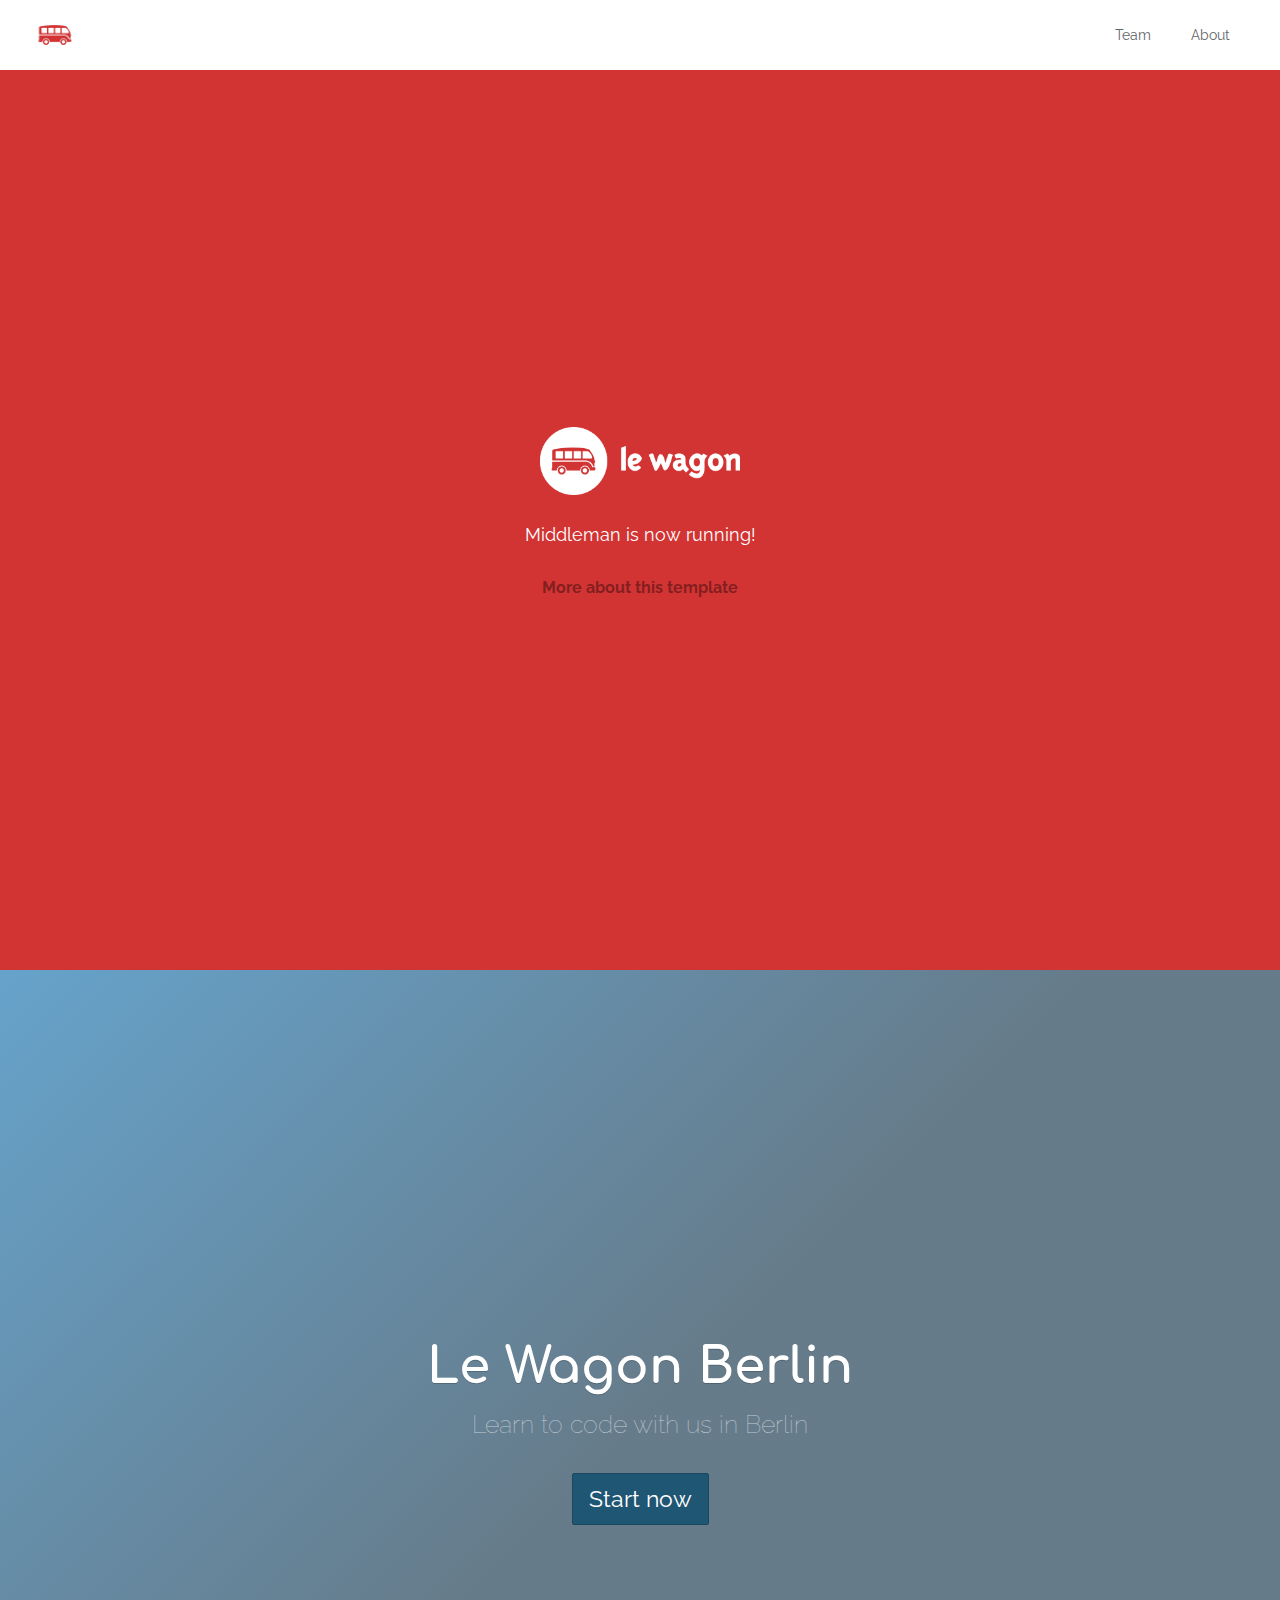
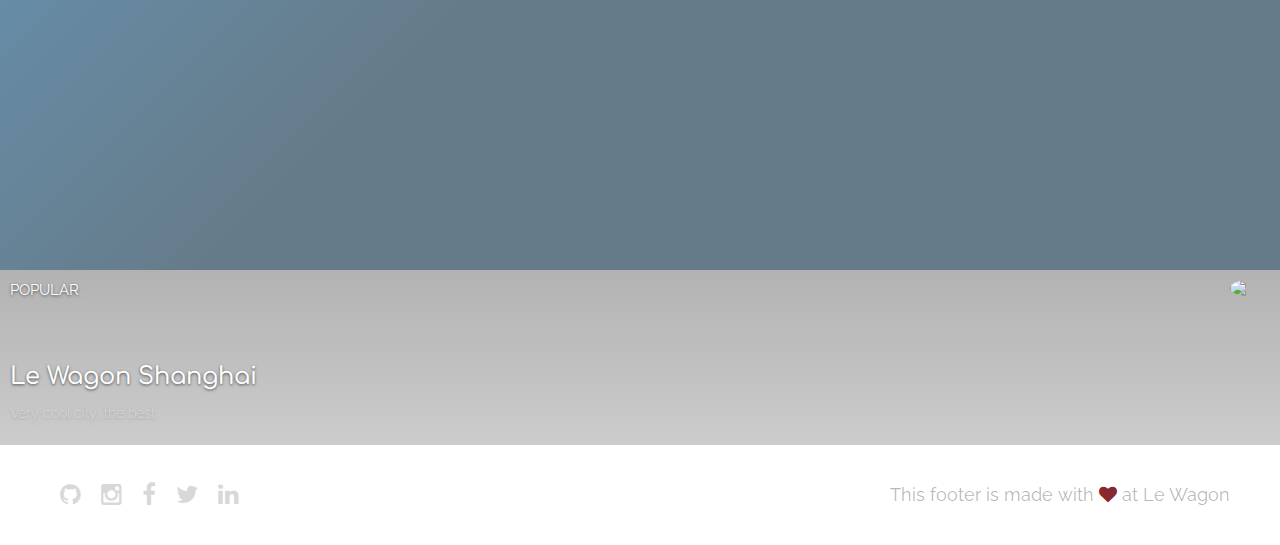
==== commit 9ecd4478: "Automated commit at 2017-08-07 10:22:54 UTC by middleman-deploy 2.0.0-alpha" ====
--- a/index.html
+++ b/index.html
@@ -7,7 +7,7 @@
           content="width=device-width, initial-scale=1, shrink-to-fit=no">
     <!-- Use the title from a page's frontmatter if it has one -->
     <title>Le Wagon - Middleman</title>
-    <link href="stylesheets/application-a78bb00f.css" rel="stylesheet" />
+    <link href="stylesheets/application-d9958ed2.css" rel="stylesheet" />
     <script src="javascripts/application-93de88c9.js"></script>
     <link href="images/favicon-f15af148.png" rel="icon" type="image/png" />
   </head>
--- a/stylesheets/application-d9958ed2.css
+++ b/stylesheets/application-d9958ed2.css
@@ -0,0 +1,8 @@
+@import url("https://fonts.googleapis.com/css?family=Comfortaa|Raleway");/*!
+ * Bootstrap v3.3.7 (http://getbootstrap.com)
+ * Copyright 2011-2016 Twitter, Inc.
+ * Licensed under MIT (https://github.com/twbs/bootstrap/blob/master/LICENSE)
+ *//*! normalize.css v3.0.3 | MIT License | github.com/necolas/normalize.css */html{font-family:sans-serif;-ms-text-size-adjust:100%;-webkit-text-size-adjust:100%}body{margin:0}article,aside,details,figcaption,figure,footer,header,hgroup,main,menu,nav,section,summary{display:block}audio,canvas,progress,video{display:inline-block;vertical-align:baseline}audio:not([controls]){display:none;height:0}[hidden],template{display:none}a{background-color:transparent}a:active,a:hover{outline:0}abbr[title]{border-bottom:1px dotted}b,strong{font-weight:bold}dfn{font-style:italic}h1{font-size:2em;margin:0.67em 0}mark{background:#ff0;color:#000}small{font-size:80%}sub,sup{font-size:75%;line-height:0;position:relative;vertical-align:baseline}sup{top:-0.5em}sub{bottom:-0.25em}img{border:0}svg:not(:root){overflow:hidden}figure{margin:1em 40px}hr{-webkit-box-sizing:content-box;box-sizing:content-box;height:0}pre{overflow:auto}code,kbd,pre,samp{font-family:monospace, monospace;font-size:1em}button,input,optgroup,select,textarea{color:inherit;font:inherit;margin:0}button{overflow:visible}button,select{text-transform:none}button,html input[type="button"],input[type="reset"],input[type="submit"]{-webkit-appearance:button;cursor:pointer}button[disabled],html input[disabled]{cursor:default}button::-moz-focus-inner,input::-moz-focus-inner{border:0;padding:0}input{line-height:normal}input[type="checkbox"],input[type="radio"]{-webkit-box-sizing:border-box;box-sizing:border-box;padding:0}input[type="number"]::-webkit-inner-spin-button,input[type="number"]::-webkit-outer-spin-button{height:auto}input[type="search"]{-webkit-appearance:textfield;-webkit-box-sizing:content-box;box-sizing:content-box}input[type="search"]::-webkit-search-cancel-button,input[type="search"]::-webkit-search-decoration{-webkit-appearance:none}fieldset{border:1px solid #c0c0c0;margin:0 2px;padding:0.35em 0.625em 0.75em}legend{border:0;padding:0}textarea{overflow:auto}optgroup{font-weight:bold}table{border-collapse:collapse;border-spacing:0}td,th{padding:0}/*! Source: https://github.com/h5bp/html5-boilerplate/blob/master/src/css/main.css */@media print{*,*:before,*:after{background:transparent !important;color:#000 !important;-webkit-box-shadow:none !important;box-shadow:none !important;text-shadow:none !important}a,a:visited{text-decoration:underline}a[href]:after{content:" (" attr(href) ")"}abbr[title]:after{content:" (" attr(title) ")"}a[href^="#"]:after,a[href^="javascript:"]:after{content:""}pre,blockquote{border:1px solid #999;page-break-inside:avoid}thead{display:table-header-group}tr,img{page-break-inside:avoid}img{max-width:100% !important}p,h2,h3{orphans:3;widows:3}h2,h3{page-break-after:avoid}.navbar{display:none}.btn>.caret,.dropup>.btn>.caret{border-top-color:#000 !important}.label{border:1px solid #000}.table{border-collapse:collapse !important}.table td,.table th{background-color:#fff !important}.table-bordered th,.table-bordered td{border:1px solid #ddd !important}}@font-face{font-family:'Glyphicons Halflings';src:url("../assets/bootstrap/glyphicons-halflings-regular-86b6f62b.eot");src:url("../assets/bootstrap/glyphicons-halflings-regular-86b6f62b.eot?#iefix") format("embedded-opentype"),url("../assets/bootstrap/glyphicons-halflings-regular-ca35b697.woff2") format("woff2"),url("../assets/bootstrap/glyphicons-halflings-regular-278e49a8.woff") format("woff"),url("../assets/bootstrap/glyphicons-halflings-regular-44bc1850.ttf") format("truetype"),url("../assets/bootstrap/glyphicons-halflings-regular-de51a849.svg#glyphicons_halflingsregular") format("svg")}.glyphicon{position:relative;top:1px;display:inline-block;font-family:'Glyphicons Halflings';font-style:normal;font-weight:normal;line-height:1;-webkit-font-smoothing:antialiased;-moz-osx-font-smoothing:grayscale}.glyphicon-asterisk:before{content:"\002a"}.glyphicon-plus:before{content:"\002b"}.glyphicon-euro:before,.glyphicon-eur:before{content:"\20ac"}.glyphicon-minus:before{content:"\2212"}.glyphicon-cloud:before{content:"\2601"}.glyphicon-envelope:before{content:"\2709"}.glyphicon-pencil:before{content:"\270f"}.glyphicon-glass:before{content:"\e001"}.glyphicon-music:before{content:"\e002"}.glyphicon-search:before{content:"\e003"}.glyphicon-heart:before{content:"\e005"}.glyphicon-star:before{content:"\e006"}.glyphicon-star-empty:before{content:"\e007"}.glyphicon-user:before{content:"\e008"}.glyphicon-film:before{content:"\e009"}.glyphicon-th-large:before{content:"\e010"}.glyphicon-th:before{content:"\e011"}.glyphicon-th-list:before{content:"\e012"}.glyphicon-ok:before{content:"\e013"}.glyphicon-remove:before{content:"\e014"}.glyphicon-zoom-in:before{content:"\e015"}.glyphicon-zoom-out:before{content:"\e016"}.glyphicon-off:before{content:"\e017"}.glyphicon-signal:before{content:"\e018"}.glyphicon-cog:before{content:"\e019"}.glyphicon-trash:before{content:"\e020"}.glyphicon-home:before{content:"\e021"}.glyphicon-file:before{content:"\e022"}.glyphicon-time:before{content:"\e023"}.glyphicon-road:before{content:"\e024"}.glyphicon-download-alt:before{content:"\e025"}.glyphicon-download:before{content:"\e026"}.glyphicon-upload:before{content:"\e027"}.glyphicon-inbox:before{content:"\e028"}.glyphicon-play-circle:before{content:"\e029"}.glyphicon-repeat:before{content:"\e030"}.glyphicon-refresh:before{content:"\e031"}.glyphicon-list-alt:before{content:"\e032"}.glyphicon-lock:before{content:"\e033"}.glyphicon-flag:before{content:"\e034"}.glyphicon-headphones:before{content:"\e035"}.glyphicon-volume-off:before{content:"\e036"}.glyphicon-volume-down:before{content:"\e037"}.glyphicon-volume-up:before{content:"\e038"}.glyphicon-qrcode:before{content:"\e039"}.glyphicon-barcode:before{content:"\e040"}.glyphicon-tag:before{content:"\e041"}.glyphicon-tags:before{content:"\e042"}.glyphicon-book:before{content:"\e043"}.glyphicon-bookmark:before{content:"\e044"}.glyphicon-print:before{content:"\e045"}.glyphicon-camera:before{content:"\e046"}.glyphicon-font:before{content:"\e047"}.glyphicon-bold:before{content:"\e048"}.glyphicon-italic:before{content:"\e049"}.glyphicon-text-height:before{content:"\e050"}.glyphicon-text-width:before{content:"\e051"}.glyphicon-align-left:before{content:"\e052"}.glyphicon-align-center:before{content:"\e053"}.glyphicon-align-right:before{content:"\e054"}.glyphicon-align-justify:before{content:"\e055"}.glyphicon-list:before{content:"\e056"}.glyphicon-indent-left:before{content:"\e057"}.glyphicon-indent-right:before{content:"\e058"}.glyphicon-facetime-video:before{content:"\e059"}.glyphicon-picture:before{content:"\e060"}.glyphicon-map-marker:before{content:"\e062"}.glyphicon-adjust:before{content:"\e063"}.glyphicon-tint:before{content:"\e064"}.glyphicon-edit:before{content:"\e065"}.glyphicon-share:before{content:"\e066"}.glyphicon-check:before{content:"\e067"}.glyphicon-move:before{content:"\e068"}.glyphicon-step-backward:before{content:"\e069"}.glyphicon-fast-backward:before{content:"\e070"}.glyphicon-backward:before{content:"\e071"}.glyphicon-play:before{content:"\e072"}.glyphicon-pause:before{content:"\e073"}.glyphicon-stop:before{content:"\e074"}.glyphicon-forward:before{content:"\e075"}.glyphicon-fast-forward:before{content:"\e076"}.glyphicon-step-forward:before{content:"\e077"}.glyphicon-eject:before{content:"\e078"}.glyphicon-chevron-left:before{content:"\e079"}.glyphicon-chevron-right:before{content:"\e080"}.glyphicon-plus-sign:before{content:"\e081"}.glyphicon-minus-sign:before{content:"\e082"}.glyphicon-remove-sign:before{content:"\e083"}.glyphicon-ok-sign:before{content:"\e084"}.glyphicon-question-sign:before{content:"\e085"}.glyphicon-info-sign:before{content:"\e086"}.glyphicon-screenshot:before{content:"\e087"}.glyphicon-remove-circle:before{content:"\e088"}.glyphicon-ok-circle:before{content:"\e089"}.glyphicon-ban-circle:before{content:"\e090"}.glyphicon-arrow-left:before{content:"\e091"}.glyphicon-arrow-right:before{content:"\e092"}.glyphicon-arrow-up:before{content:"\e093"}.glyphicon-arrow-down:before{content:"\e094"}.glyphicon-share-alt:before{content:"\e095"}.glyphicon-resize-full:before{content:"\e096"}.glyphicon-resize-small:before{content:"\e097"}.glyphicon-exclamation-sign:before{content:"\e101"}.glyphicon-gift:before{content:"\e102"}.glyphicon-leaf:before{content:"\e103"}.glyphicon-fire:before{content:"\e104"}.glyphicon-eye-open:before{content:"\e105"}.glyphicon-eye-close:before{content:"\e106"}.glyphicon-warning-sign:before{content:"\e107"}.glyphicon-plane:before{content:"\e108"}.glyphicon-calendar:before{content:"\e109"}.glyphicon-random:before{content:"\e110"}.glyphicon-comment:before{content:"\e111"}.glyphicon-magnet:before{content:"\e112"}.glyphicon-chevron-up:before{content:"\e113"}.glyphicon-chevron-down:before{content:"\e114"}.glyphicon-retweet:before{content:"\e115"}.glyphicon-shopping-cart:before{content:"\e116"}.glyphicon-folder-close:before{content:"\e117"}.glyphicon-folder-open:before{content:"\e118"}.glyphicon-resize-vertical:before{content:"\e119"}.glyphicon-resize-horizontal:before{content:"\e120"}.glyphicon-hdd:before{content:"\e121"}.glyphicon-bullhorn:before{content:"\e122"}.glyphicon-bell:before{content:"\e123"}.glyphicon-certificate:before{content:"\e124"}.glyphicon-thumbs-up:before{content:"\e125"}.glyphicon-thumbs-down:before{content:"\e126"}.glyphicon-hand-right:before{content:"\e127"}.glyphicon-hand-left:before{content:"\e128"}.glyphicon-hand-up:before{content:"\e129"}.glyphicon-hand-down:before{content:"\e130"}.glyphicon-circle-arrow-right:before{content:"\e131"}.glyphicon-circle-arrow-left:before{content:"\e132"}.glyphicon-circle-arrow-up:before{content:"\e133"}.glyphicon-circle-arrow-down:before{content:"\e134"}.glyphicon-globe:before{content:"\e135"}.glyphicon-wrench:before{content:"\e136"}.glyphicon-tasks:before{content:"\e137"}.glyphicon-filter:before{content:"\e138"}.glyphicon-briefcase:before{content:"\e139"}.glyphicon-fullscreen:before{content:"\e140"}.glyphicon-dashboard:before{content:"\e141"}.glyphicon-paperclip:before{content:"\e142"}.glyphicon-heart-empty:before{content:"\e143"}.glyphicon-link:before{content:"\e144"}.glyphicon-phone:before{content:"\e145"}.glyphicon-pushpin:before{content:"\e146"}.glyphicon-usd:before{content:"\e148"}.glyphicon-gbp:before{content:"\e149"}.glyphicon-sort:before{content:"\e150"}.glyphicon-sort-by-alphabet:before{content:"\e151"}.glyphicon-sort-by-alphabet-alt:before{content:"\e152"}.glyphicon-sort-by-order:before{content:"\e153"}.glyphicon-sort-by-order-alt:before{content:"\e154"}.glyphicon-sort-by-attributes:before{content:"\e155"}.glyphicon-sort-by-attributes-alt:before{content:"\e156"}.glyphicon-unchecked:before{content:"\e157"}.glyphicon-expand:before{content:"\e158"}.glyphicon-collapse-down:before{content:"\e159"}.glyphicon-collapse-up:before{content:"\e160"}.glyphicon-log-in:before{content:"\e161"}.glyphicon-flash:before{content:"\e162"}.glyphicon-log-out:before{content:"\e163"}.glyphicon-new-window:before{content:"\e164"}.glyphicon-record:before{content:"\e165"}.glyphicon-save:before{content:"\e166"}.glyphicon-open:before{content:"\e167"}.glyphicon-saved:before{content:"\e168"}.glyphicon-import:before{content:"\e169"}.glyphicon-export:before{content:"\e170"}.glyphicon-send:before{content:"\e171"}.glyphicon-floppy-disk:before{content:"\e172"}.glyphicon-floppy-saved:before{content:"\e173"}.glyphicon-floppy-remove:before{content:"\e174"}.glyphicon-floppy-save:before{content:"\e175"}.glyphicon-floppy-open:before{content:"\e176"}.glyphicon-credit-card:before{content:"\e177"}.glyphicon-transfer:before{content:"\e178"}.glyphicon-cutlery:before{content:"\e179"}.glyphicon-header:before{content:"\e180"}.glyphicon-compressed:before{content:"\e181"}.glyphicon-earphone:before{content:"\e182"}.glyphicon-phone-alt:before{content:"\e183"}.glyphicon-tower:before{content:"\e184"}.glyphicon-stats:before{content:"\e185"}.glyphicon-sd-video:before{content:"\e186"}.glyphicon-hd-video:before{content:"\e187"}.glyphicon-subtitles:before{content:"\e188"}.glyphicon-sound-stereo:before{content:"\e189"}.glyphicon-sound-dolby:before{content:"\e190"}.glyphicon-sound-5-1:before{content:"\e191"}.glyphicon-sound-6-1:before{content:"\e192"}.glyphicon-sound-7-1:before{content:"\e193"}.glyphicon-copyright-mark:before{content:"\e194"}.glyphicon-registration-mark:before{content:"\e195"}.glyphicon-cloud-download:before{content:"\e197"}.glyphicon-cloud-upload:before{content:"\e198"}.glyphicon-tree-conifer:before{content:"\e199"}.glyphicon-tree-deciduous:before{content:"\e200"}.glyphicon-cd:before{content:"\e201"}.glyphicon-save-file:before{content:"\e202"}.glyphicon-open-file:before{content:"\e203"}.glyphicon-level-up:before{content:"\e204"}.glyphicon-copy:before{content:"\e205"}.glyphicon-paste:before{content:"\e206"}.glyphicon-alert:before{content:"\e209"}.glyphicon-equalizer:before{content:"\e210"}.glyphicon-king:before{content:"\e211"}.glyphicon-queen:before{content:"\e212"}.glyphicon-pawn:before{content:"\e213"}.glyphicon-bishop:before{content:"\e214"}.glyphicon-knight:before{content:"\e215"}.glyphicon-baby-formula:before{content:"\e216"}.glyphicon-tent:before{content:"\26fa"}.glyphicon-blackboard:before{content:"\e218"}.glyphicon-bed:before{content:"\e219"}.glyphicon-apple:before{content:"\f8ff"}.glyphicon-erase:before{content:"\e221"}.glyphicon-hourglass:before{content:"\231b"}.glyphicon-lamp:before{content:"\e223"}.glyphicon-duplicate:before{content:"\e224"}.glyphicon-piggy-bank:before{content:"\e225"}.glyphicon-scissors:before{content:"\e226"}.glyphicon-bitcoin:before{content:"\e227"}.glyphicon-btc:before{content:"\e227"}.glyphicon-xbt:before{content:"\e227"}.glyphicon-yen:before{content:"\00a5"}.glyphicon-jpy:before{content:"\00a5"}.glyphicon-ruble:before{content:"\20bd"}.glyphicon-rub:before{content:"\20bd"}.glyphicon-scale:before{content:"\e230"}.glyphicon-ice-lolly:before{content:"\e231"}.glyphicon-ice-lolly-tasted:before{content:"\e232"}.glyphicon-education:before{content:"\e233"}.glyphicon-option-horizontal:before{content:"\e234"}.glyphicon-option-vertical:before{content:"\e235"}.glyphicon-menu-hamburger:before{content:"\e236"}.glyphicon-modal-window:before{content:"\e237"}.glyphicon-oil:before{content:"\e238"}.glyphicon-grain:before{content:"\e239"}.glyphicon-sunglasses:before{content:"\e240"}.glyphicon-text-size:before{content:"\e241"}.glyphicon-text-color:before{content:"\e242"}.glyphicon-text-background:before{content:"\e243"}.glyphicon-object-align-top:before{content:"\e244"}.glyphicon-object-align-bottom:before{content:"\e245"}.glyphicon-object-align-horizontal:before{content:"\e246"}.glyphicon-object-align-left:before{content:"\e247"}.glyphicon-object-align-vertical:before{content:"\e248"}.glyphicon-object-align-right:before{content:"\e249"}.glyphicon-triangle-right:before{content:"\e250"}.glyphicon-triangle-left:before{content:"\e251"}.glyphicon-triangle-bottom:before{content:"\e252"}.glyphicon-triangle-top:before{content:"\e253"}.glyphicon-console:before{content:"\e254"}.glyphicon-superscript:before{content:"\e255"}.glyphicon-subscript:before{content:"\e256"}.glyphicon-menu-left:before{content:"\e257"}.glyphicon-menu-right:before{content:"\e258"}.glyphicon-menu-down:before{content:"\e259"}.glyphicon-menu-up:before{content:"\e260"}*{-webkit-box-sizing:border-box;box-sizing:border-box}*:before,*:after{-webkit-box-sizing:border-box;box-sizing:border-box}html{font-size:10px;-webkit-tap-highlight-color:transparent}body{font-family:"Raleway", "Helvetica", "sans-serif";font-size:18px;line-height:1.42857143;color:#27282E;background-color:white}input,button,select,textarea{font-family:inherit;font-size:inherit;line-height:inherit}a{color:#1F5673;text-decoration:none}a:hover,a:focus{color:#0f2937;text-decoration:underline}a:focus{outline:5px auto -webkit-focus-ring-color;outline-offset:-2px}figure{margin:0}img{vertical-align:middle}.img-responsive{display:block;max-width:100%;height:auto}.img-rounded{border-radius:2px}.img-thumbnail{padding:4px;line-height:1.42857143;background-color:white;border:1px solid #ddd;border-radius:2px;-webkit-transition:all 0.2s ease-in-out;transition:all 0.2s ease-in-out;display:inline-block;max-width:100%;height:auto}.img-circle{border-radius:50%}hr{margin-top:25px;margin-bottom:25px;border:0;border-top:1px solid white}.sr-only{position:absolute;width:1px;height:1px;margin:-1px;padding:0;overflow:hidden;clip:rect(0, 0, 0, 0);border:0}.sr-only-focusable:active,.sr-only-focusable:focus{position:static;width:auto;height:auto;margin:0;overflow:visible;clip:auto}[role="button"]{cursor:pointer}h1,h2,h3,h4,h5,h6,.h1,.h2,.h3,.h4,.h5,.h6{font-family:"Comfortaa", "Helvetica", "sans-serif";font-weight:500;line-height:1.1;color:inherit}h1 small,h1 .small,h2 small,h2 .small,h3 small,h3 .small,h4 small,h4 .small,h5 small,h5 .small,h6 small,h6 .small,.h1 small,.h1 .small,.h2 small,.h2 .small,.h3 small,.h3 .small,.h4 small,.h4 .small,.h5 small,.h5 .small,.h6 small,.h6 .small{font-weight:normal;line-height:1;color:#9a9ca9}h1,.h1,h2,.h2,h3,.h3{margin-top:25px;margin-bottom:12.5px}h1 small,h1 .small,.h1 small,.h1 .small,h2 small,h2 .small,.h2 small,.h2 .small,h3 small,h3 .small,.h3 small,.h3 .small{font-size:65%}h4,.h4,h5,.h5,h6,.h6{margin-top:12.5px;margin-bottom:12.5px}h4 small,h4 .small,.h4 small,.h4 .small,h5 small,h5 .small,.h5 small,.h5 .small,h6 small,h6 .small,.h6 small,.h6 .small{font-size:75%}h1,.h1{font-size:46px}h2,.h2{font-size:38px}h3,.h3{font-size:31px}h4,.h4{font-size:23px}h5,.h5{font-size:18px}h6,.h6{font-size:16px}p{margin:0 0 12.5px}.lead{margin-bottom:25px;font-size:20px;font-weight:300;line-height:1.4}@media (min-width: 768px){.lead{font-size:27px}}small,.small{font-size:88%}mark,.mark{background-color:#fcf8e3;padding:.2em}.text-left{text-align:left}.text-right{text-align:right}.text-center{text-align:center}.text-justify{text-align:justify}.text-nowrap{white-space:nowrap}.text-lowercase{text-transform:lowercase}.text-uppercase,.initialism{text-transform:uppercase}.text-capitalize{text-transform:capitalize}.text-muted{color:#9a9ca9}.text-primary{color:#1F5673}a.text-primary:hover,a.text-primary:focus{color:#14384b}.text-success{color:#3c763d}a.text-success:hover,a.text-success:focus{color:#2b542c}.text-info{color:#31708f}a.text-info:hover,a.text-info:focus{color:#245269}.text-warning{color:#8a6d3b}a.text-warning:hover,a.text-warning:focus{color:#66512c}.text-danger{color:#a94442}a.text-danger:hover,a.text-danger:focus{color:#843534}.bg-primary{color:#fff}.bg-primary{background-color:#1F5673}a.bg-primary:hover,a.bg-primary:focus{background-color:#14384b}.bg-success{background-color:#dff0d8}a.bg-success:hover,a.bg-success:focus{background-color:#c1e2b3}.bg-info{background-color:#d9edf7}a.bg-info:hover,a.bg-info:focus{background-color:#afd9ee}.bg-warning{background-color:#fcf8e3}a.bg-warning:hover,a.bg-warning:focus{background-color:#f7ecb5}.bg-danger{background-color:#f2dede}a.bg-danger:hover,a.bg-danger:focus{background-color:#e4b9b9}.page-header{padding-bottom:11.5px;margin:50px 0 25px;border-bottom:1px solid white}ul,ol{margin-top:0;margin-bottom:12.5px}ul ul,ul ol,ol ul,ol ol{margin-bottom:0}.list-unstyled{padding-left:0;list-style:none}.list-inline{padding-left:0;list-style:none;margin-left:-5px}.list-inline>li{display:inline-block;padding-left:5px;padding-right:5px}dl{margin-top:0;margin-bottom:25px}dt,dd{line-height:1.42857143}dt{font-weight:bold}dd{margin-left:0}.dl-horizontal dd:before,.dl-horizontal dd:after{content:" ";display:table}.dl-horizontal dd:after{clear:both}@media (min-width: 768px){.dl-horizontal dt{float:left;width:160px;clear:left;text-align:right;overflow:hidden;text-overflow:ellipsis;white-space:nowrap}.dl-horizontal dd{margin-left:180px}}abbr[title],abbr[data-original-title]{cursor:help;border-bottom:1px dotted #9a9ca9}.initialism{font-size:90%}blockquote{padding:12.5px 25px;margin:0 0 25px;font-size:22.5px;border-left:5px solid white}blockquote p:last-child,blockquote ul:last-child,blockquote ol:last-child{margin-bottom:0}blockquote footer,blockquote small,blockquote .small{display:block;font-size:80%;line-height:1.42857143;color:#9a9ca9}blockquote footer:before,blockquote small:before,blockquote .small:before{content:'\2014 \00A0'}.blockquote-reverse,blockquote.pull-right{padding-right:15px;padding-left:0;border-right:5px solid white;border-left:0;text-align:right}.blockquote-reverse footer:before,.blockquote-reverse small:before,.blockquote-reverse .small:before,blockquote.pull-right footer:before,blockquote.pull-right small:before,blockquote.pull-right .small:before{content:''}.blockquote-reverse footer:after,.blockquote-reverse small:after,.blockquote-reverse .small:after,blockquote.pull-right footer:after,blockquote.pull-right small:after,blockquote.pull-right .small:after{content:'\00A0 \2014'}address{margin-bottom:25px;font-style:normal;line-height:1.42857143}code,kbd,pre,samp{font-family:Menlo, Monaco, Consolas, "Courier New", monospace}code{padding:2px 4px;font-size:90%;color:#c7254e;background-color:#f9f2f4;border-radius:2px}kbd{padding:2px 4px;font-size:90%;color:#fff;background-color:#333;border-radius:2px;-webkit-box-shadow:inset 0 -1px 0 rgba(0,0,0,0.25);box-shadow:inset 0 -1px 0 rgba(0,0,0,0.25)}kbd kbd{padding:0;font-size:100%;font-weight:bold;-webkit-box-shadow:none;box-shadow:none}pre{display:block;padding:12px;margin:0 0 12.5px;font-size:17px;line-height:1.42857143;word-break:break-all;word-wrap:break-word;color:#565865;background-color:#f5f5f5;border:1px solid #ccc;border-radius:2px}pre code{padding:0;font-size:inherit;color:inherit;white-space:pre-wrap;background-color:transparent;border-radius:0}.pre-scrollable{max-height:340px;overflow-y:scroll}.container{margin-right:auto;margin-left:auto;padding-left:15px;padding-right:15px}.container:before,.container:after{content:" ";display:table}.container:after{clear:both}@media (min-width: 768px){.container{width:750px}}@media (min-width: 992px){.container{width:970px}}@media (min-width: 1200px){.container{width:1170px}}.container-fluid{margin-right:auto;margin-left:auto;padding-left:15px;padding-right:15px}.container-fluid:before,.container-fluid:after{content:" ";display:table}.container-fluid:after{clear:both}.row{margin-left:-15px;margin-right:-15px}.row:before,.row:after{content:" ";display:table}.row:after{clear:both}.col-xs-1,.col-sm-1,.col-md-1,.col-lg-1,.col-xs-2,.col-sm-2,.col-md-2,.col-lg-2,.col-xs-3,.col-sm-3,.col-md-3,.col-lg-3,.col-xs-4,.col-sm-4,.col-md-4,.col-lg-4,.col-xs-5,.col-sm-5,.col-md-5,.col-lg-5,.col-xs-6,.col-sm-6,.col-md-6,.col-lg-6,.col-xs-7,.col-sm-7,.col-md-7,.col-lg-7,.col-xs-8,.col-sm-8,.col-md-8,.col-lg-8,.col-xs-9,.col-sm-9,.col-md-9,.col-lg-9,.col-xs-10,.col-sm-10,.col-md-10,.col-lg-10,.col-xs-11,.col-sm-11,.col-md-11,.col-lg-11,.col-xs-12,.col-sm-12,.col-md-12,.col-lg-12{position:relative;min-height:1px;padding-left:15px;padding-right:15px}.col-xs-1,.col-xs-2,.col-xs-3,.col-xs-4,.col-xs-5,.col-xs-6,.col-xs-7,.col-xs-8,.col-xs-9,.col-xs-10,.col-xs-11,.col-xs-12{float:left}.col-xs-1{width:8.33333333%}.col-xs-2{width:16.66666667%}.col-xs-3{width:25%}.col-xs-4{width:33.33333333%}.col-xs-5{width:41.66666667%}.col-xs-6{width:50%}.col-xs-7{width:58.33333333%}.col-xs-8{width:66.66666667%}.col-xs-9{width:75%}.col-xs-10{width:83.33333333%}.col-xs-11{width:91.66666667%}.col-xs-12{width:100%}.col-xs-pull-0{right:auto}.col-xs-pull-1{right:8.33333333%}.col-xs-pull-2{right:16.66666667%}.col-xs-pull-3{right:25%}.col-xs-pull-4{right:33.33333333%}.col-xs-pull-5{right:41.66666667%}.col-xs-pull-6{right:50%}.col-xs-pull-7{right:58.33333333%}.col-xs-pull-8{right:66.66666667%}.col-xs-pull-9{right:75%}.col-xs-pull-10{right:83.33333333%}.col-xs-pull-11{right:91.66666667%}.col-xs-pull-12{right:100%}.col-xs-push-0{left:auto}.col-xs-push-1{left:8.33333333%}.col-xs-push-2{left:16.66666667%}.col-xs-push-3{left:25%}.col-xs-push-4{left:33.33333333%}.col-xs-push-5{left:41.66666667%}.col-xs-push-6{left:50%}.col-xs-push-7{left:58.33333333%}.col-xs-push-8{left:66.66666667%}.col-xs-push-9{left:75%}.col-xs-push-10{left:83.33333333%}.col-xs-push-11{left:91.66666667%}.col-xs-push-12{left:100%}.col-xs-offset-0{margin-left:0%}.col-xs-offset-1{margin-left:8.33333333%}.col-xs-offset-2{margin-left:16.66666667%}.col-xs-offset-3{margin-left:25%}.col-xs-offset-4{margin-left:33.33333333%}.col-xs-offset-5{margin-left:41.66666667%}.col-xs-offset-6{margin-left:50%}.col-xs-offset-7{margin-left:58.33333333%}.col-xs-offset-8{margin-left:66.66666667%}.col-xs-offset-9{margin-left:75%}.col-xs-offset-10{margin-left:83.33333333%}.col-xs-offset-11{margin-left:91.66666667%}.col-xs-offset-12{margin-left:100%}@media (min-width: 768px){.col-sm-1,.col-sm-2,.col-sm-3,.col-sm-4,.col-sm-5,.col-sm-6,.col-sm-7,.col-sm-8,.col-sm-9,.col-sm-10,.col-sm-11,.col-sm-12{float:left}.col-sm-1{width:8.33333333%}.col-sm-2{width:16.66666667%}.col-sm-3{width:25%}.col-sm-4{width:33.33333333%}.col-sm-5{width:41.66666667%}.col-sm-6{width:50%}.col-sm-7{width:58.33333333%}.col-sm-8{width:66.66666667%}.col-sm-9{width:75%}.col-sm-10{width:83.33333333%}.col-sm-11{width:91.66666667%}.col-sm-12{width:100%}.col-sm-pull-0{right:auto}.col-sm-pull-1{right:8.33333333%}.col-sm-pull-2{right:16.66666667%}.col-sm-pull-3{right:25%}.col-sm-pull-4{right:33.33333333%}.col-sm-pull-5{right:41.66666667%}.col-sm-pull-6{right:50%}.col-sm-pull-7{right:58.33333333%}.col-sm-pull-8{right:66.66666667%}.col-sm-pull-9{right:75%}.col-sm-pull-10{right:83.33333333%}.col-sm-pull-11{right:91.66666667%}.col-sm-pull-12{right:100%}.col-sm-push-0{left:auto}.col-sm-push-1{left:8.33333333%}.col-sm-push-2{left:16.66666667%}.col-sm-push-3{left:25%}.col-sm-push-4{left:33.33333333%}.col-sm-push-5{left:41.66666667%}.col-sm-push-6{left:50%}.col-sm-push-7{left:58.33333333%}.col-sm-push-8{left:66.66666667%}.col-sm-push-9{left:75%}.col-sm-push-10{left:83.33333333%}.col-sm-push-11{left:91.66666667%}.col-sm-push-12{left:100%}.col-sm-offset-0{margin-left:0%}.col-sm-offset-1{margin-left:8.33333333%}.col-sm-offset-2{margin-left:16.66666667%}.col-sm-offset-3{margin-left:25%}.col-sm-offset-4{margin-left:33.33333333%}.col-sm-offset-5{margin-left:41.66666667%}.col-sm-offset-6{margin-left:50%}.col-sm-offset-7{margin-left:58.33333333%}.col-sm-offset-8{margin-left:66.66666667%}.col-sm-offset-9{margin-left:75%}.col-sm-offset-10{margin-left:83.33333333%}.col-sm-offset-11{margin-left:91.66666667%}.col-sm-offset-12{margin-left:100%}}@media (min-width: 992px){.col-md-1,.col-md-2,.col-md-3,.col-md-4,.col-md-5,.col-md-6,.col-md-7,.col-md-8,.col-md-9,.col-md-10,.col-md-11,.col-md-12{float:left}.col-md-1{width:8.33333333%}.col-md-2{width:16.66666667%}.col-md-3{width:25%}.col-md-4{width:33.33333333%}.col-md-5{width:41.66666667%}.col-md-6{width:50%}.col-md-7{width:58.33333333%}.col-md-8{width:66.66666667%}.col-md-9{width:75%}.col-md-10{width:83.33333333%}.col-md-11{width:91.66666667%}.col-md-12{width:100%}.col-md-pull-0{right:auto}.col-md-pull-1{right:8.33333333%}.col-md-pull-2{right:16.66666667%}.col-md-pull-3{right:25%}.col-md-pull-4{right:33.33333333%}.col-md-pull-5{right:41.66666667%}.col-md-pull-6{right:50%}.col-md-pull-7{right:58.33333333%}.col-md-pull-8{right:66.66666667%}.col-md-pull-9{right:75%}.col-md-pull-10{right:83.33333333%}.col-md-pull-11{right:91.66666667%}.col-md-pull-12{right:100%}.col-md-push-0{left:auto}.col-md-push-1{left:8.33333333%}.col-md-push-2{left:16.66666667%}.col-md-push-3{left:25%}.col-md-push-4{left:33.33333333%}.col-md-push-5{left:41.66666667%}.col-md-push-6{left:50%}.col-md-push-7{left:58.33333333%}.col-md-push-8{left:66.66666667%}.col-md-push-9{left:75%}.col-md-push-10{left:83.33333333%}.col-md-push-11{left:91.66666667%}.col-md-push-12{left:100%}.col-md-offset-0{margin-left:0%}.col-md-offset-1{margin-left:8.33333333%}.col-md-offset-2{margin-left:16.66666667%}.col-md-offset-3{margin-left:25%}.col-md-offset-4{margin-left:33.33333333%}.col-md-offset-5{margin-left:41.66666667%}.col-md-offset-6{margin-left:50%}.col-md-offset-7{margin-left:58.33333333%}.col-md-offset-8{margin-left:66.66666667%}.col-md-offset-9{margin-left:75%}.col-md-offset-10{margin-left:83.33333333%}.col-md-offset-11{margin-left:91.66666667%}.col-md-offset-12{margin-left:100%}}@media (min-width: 1200px){.col-lg-1,.col-lg-2,.col-lg-3,.col-lg-4,.col-lg-5,.col-lg-6,.col-lg-7,.col-lg-8,.col-lg-9,.col-lg-10,.col-lg-11,.col-lg-12{float:left}.col-lg-1{width:8.33333333%}.col-lg-2{width:16.66666667%}.col-lg-3{width:25%}.col-lg-4{width:33.33333333%}.col-lg-5{width:41.66666667%}.col-lg-6{width:50%}.col-lg-7{width:58.33333333%}.col-lg-8{width:66.66666667%}.col-lg-9{width:75%}.col-lg-10{width:83.33333333%}.col-lg-11{width:91.66666667%}.col-lg-12{width:100%}.col-lg-pull-0{right:auto}.col-lg-pull-1{right:8.33333333%}.col-lg-pull-2{right:16.66666667%}.col-lg-pull-3{right:25%}.col-lg-pull-4{right:33.33333333%}.col-lg-pull-5{right:41.66666667%}.col-lg-pull-6{right:50%}.col-lg-pull-7{right:58.33333333%}.col-lg-pull-8{right:66.66666667%}.col-lg-pull-9{right:75%}.col-lg-pull-10{right:83.33333333%}.col-lg-pull-11{right:91.66666667%}.col-lg-pull-12{right:100%}.col-lg-push-0{left:auto}.col-lg-push-1{left:8.33333333%}.col-lg-push-2{left:16.66666667%}.col-lg-push-3{left:25%}.col-lg-push-4{left:33.33333333%}.col-lg-push-5{left:41.66666667%}.col-lg-push-6{left:50%}.col-lg-push-7{left:58.33333333%}.col-lg-push-8{left:66.66666667%}.col-lg-push-9{left:75%}.col-lg-push-10{left:83.33333333%}.col-lg-push-11{left:91.66666667%}.col-lg-push-12{left:100%}.col-lg-offset-0{margin-left:0%}.col-lg-offset-1{margin-left:8.33333333%}.col-lg-offset-2{margin-left:16.66666667%}.col-lg-offset-3{margin-left:25%}.col-lg-offset-4{margin-left:33.33333333%}.col-lg-offset-5{margin-left:41.66666667%}.col-lg-offset-6{margin-left:50%}.col-lg-offset-7{margin-left:58.33333333%}.col-lg-offset-8{margin-left:66.66666667%}.col-lg-offset-9{margin-left:75%}.col-lg-offset-10{margin-left:83.33333333%}.col-lg-offset-11{margin-left:91.66666667%}.col-lg-offset-12{margin-left:100%}}table{background-color:transparent}caption{padding-top:8px;padding-bottom:8px;color:#9a9ca9;text-align:left}th{text-align:left}.table{width:100%;max-width:100%;margin-bottom:25px}.table>thead>tr>th,.table>thead>tr>td,.table>tbody>tr>th,.table>tbody>tr>td,.table>tfoot>tr>th,.table>tfoot>tr>td{padding:8px;line-height:1.42857143;vertical-align:top;border-top:1px solid #ddd}.table>thead>tr>th{vertical-align:bottom;border-bottom:2px solid #ddd}.table>caption+thead>tr:first-child>th,.table>caption+thead>tr:first-child>td,.table>colgroup+thead>tr:first-child>th,.table>colgroup+thead>tr:first-child>td,.table>thead:first-child>tr:first-child>th,.table>thead:first-child>tr:first-child>td{border-top:0}.table>tbody+tbody{border-top:2px solid #ddd}.table .table{background-color:white}.table-condensed>thead>tr>th,.table-condensed>thead>tr>td,.table-condensed>tbody>tr>th,.table-condensed>tbody>tr>td,.table-condensed>tfoot>tr>th,.table-condensed>tfoot>tr>td{padding:5px}.table-bordered{border:1px solid #ddd}.table-bordered>thead>tr>th,.table-bordered>thead>tr>td,.table-bordered>tbody>tr>th,.table-bordered>tbody>tr>td,.table-bordered>tfoot>tr>th,.table-bordered>tfoot>tr>td{border:1px solid #ddd}.table-bordered>thead>tr>th,.table-bordered>thead>tr>td{border-bottom-width:2px}.table-striped>tbody>tr:nth-of-type(odd){background-color:#f9f9f9}.table-hover>tbody>tr:hover{background-color:#f5f5f5}table col[class*="col-"]{position:static;float:none;display:table-column}table td[class*="col-"],table th[class*="col-"]{position:static;float:none;display:table-cell}.table>thead>tr>td.active,.table>thead>tr>th.active,.table>thead>tr.active>td,.table>thead>tr.active>th,.table>tbody>tr>td.active,.table>tbody>tr>th.active,.table>tbody>tr.active>td,.table>tbody>tr.active>th,.table>tfoot>tr>td.active,.table>tfoot>tr>th.active,.table>tfoot>tr.active>td,.table>tfoot>tr.active>th{background-color:#f5f5f5}.table-hover>tbody>tr>td.active:hover,.table-hover>tbody>tr>th.active:hover,.table-hover>tbody>tr.active:hover>td,.table-hover>tbody>tr:hover>.active,.table-hover>tbody>tr.active:hover>th{background-color:#e8e8e8}.table>thead>tr>td.success,.table>thead>tr>th.success,.table>thead>tr.success>td,.table>thead>tr.success>th,.table>tbody>tr>td.success,.table>tbody>tr>th.success,.table>tbody>tr.success>td,.table>tbody>tr.success>th,.table>tfoot>tr>td.success,.table>tfoot>tr>th.success,.table>tfoot>tr.success>td,.table>tfoot>tr.success>th{background-color:#dff0d8}.table-hover>tbody>tr>td.success:hover,.table-hover>tbody>tr>th.success:hover,.table-hover>tbody>tr.success:hover>td,.table-hover>tbody>tr:hover>.success,.table-hover>tbody>tr.success:hover>th{background-color:#d0e9c6}.table>thead>tr>td.info,.table>thead>tr>th.info,.table>thead>tr.info>td,.table>thead>tr.info>th,.table>tbody>tr>td.info,.table>tbody>tr>th.info,.table>tbody>tr.info>td,.table>tbody>tr.info>th,.table>tfoot>tr>td.info,.table>tfoot>tr>th.info,.table>tfoot>tr.info>td,.table>tfoot>tr.info>th{background-color:#d9edf7}.table-hover>tbody>tr>td.info:hover,.table-hover>tbody>tr>th.info:hover,.table-hover>tbody>tr.info:hover>td,.table-hover>tbody>tr:hover>.info,.table-hover>tbody>tr.info:hover>th{background-color:#c4e3f3}.table>thead>tr>td.warning,.table>thead>tr>th.warning,.table>thead>tr.warning>td,.table>thead>tr.warning>th,.table>tbody>tr>td.warning,.table>tbody>tr>th.warning,.table>tbody>tr.warning>td,.table>tbody>tr.warning>th,.table>tfoot>tr>td.warning,.table>tfoot>tr>th.warning,.table>tfoot>tr.warning>td,.table>tfoot>tr.warning>th{background-color:#fcf8e3}.table-hover>tbody>tr>td.warning:hover,.table-hover>tbody>tr>th.warning:hover,.table-hover>tbody>tr.warning:hover>td,.table-hover>tbody>tr:hover>.warning,.table-hover>tbody>tr.warning:hover>th{background-color:#faf2cc}.table>thead>tr>td.danger,.table>thead>tr>th.danger,.table>thead>tr.danger>td,.table>thead>tr.danger>th,.table>tbody>tr>td.danger,.table>tbody>tr>th.danger,.table>tbody>tr.danger>td,.table>tbody>tr.danger>th,.table>tfoot>tr>td.danger,.table>tfoot>tr>th.danger,.table>tfoot>tr.danger>td,.table>tfoot>tr.danger>th{background-color:#f2dede}.table-hover>tbody>tr>td.danger:hover,.table-hover>tbody>tr>th.danger:hover,.table-hover>tbody>tr.danger:hover>td,.table-hover>tbody>tr:hover>.danger,.table-hover>tbody>tr.danger:hover>th{background-color:#ebcccc}.table-responsive{overflow-x:auto;min-height:0.01%}@media screen and (max-width: 767px){.table-responsive{width:100%;margin-bottom:18.75px;overflow-y:hidden;-ms-overflow-style:-ms-autohiding-scrollbar;border:1px solid #ddd}.table-responsive>.table{margin-bottom:0}.table-responsive>.table>thead>tr>th,.table-responsive>.table>thead>tr>td,.table-responsive>.table>tbody>tr>th,.table-responsive>.table>tbody>tr>td,.table-responsive>.table>tfoot>tr>th,.table-responsive>.table>tfoot>tr>td{white-space:nowrap}.table-responsive>.table-bordered{border:0}.table-responsive>.table-bordered>thead>tr>th:first-child,.table-responsive>.table-bordered>thead>tr>td:first-child,.table-responsive>.table-bordered>tbody>tr>th:first-child,.table-responsive>.table-bordered>tbody>tr>td:first-child,.table-responsive>.table-bordered>tfoot>tr>th:first-child,.table-responsive>.table-bordered>tfoot>tr>td:first-child{border-left:0}.table-responsive>.table-bordered>thead>tr>th:last-child,.table-responsive>.table-bordered>thead>tr>td:last-child,.table-responsive>.table-bordered>tbody>tr>th:last-child,.table-responsive>.table-bordered>tbody>tr>td:last-child,.table-responsive>.table-bordered>tfoot>tr>th:last-child,.table-responsive>.table-bordered>tfoot>tr>td:last-child{border-right:0}.table-responsive>.table-bordered>tbody>tr:last-child>th,.table-responsive>.table-bordered>tbody>tr:last-child>td,.table-responsive>.table-bordered>tfoot>tr:last-child>th,.table-responsive>.table-bordered>tfoot>tr:last-child>td{border-bottom:0}}fieldset{padding:0;margin:0;border:0;min-width:0}legend{display:block;width:100%;padding:0;margin-bottom:25px;font-size:27px;line-height:inherit;color:#565865;border:0;border-bottom:1px solid #e5e5e5}label{display:inline-block;max-width:100%;margin-bottom:5px;font-weight:bold}input[type="search"]{-webkit-box-sizing:border-box;box-sizing:border-box}input[type="radio"],input[type="checkbox"]{margin:4px 0 0;margin-top:1px \9;line-height:normal}input[type="file"]{display:block}input[type="range"]{display:block;width:100%}select[multiple],select[size]{height:auto}input[type="file"]:focus,input[type="radio"]:focus,input[type="checkbox"]:focus{outline:5px auto -webkit-focus-ring-color;outline-offset:-2px}output{display:block;padding-top:7px;font-size:18px;line-height:1.42857143;color:#27282E}.form-control{display:block;width:100%;height:39px;padding:6px 12px;font-size:18px;line-height:1.42857143;color:#27282E;background-color:#fff;background-image:none;border:1px solid #ccc;border-radius:2px;-webkit-box-shadow:inset 0 1px 1px rgba(0,0,0,0.075);box-shadow:inset 0 1px 1px rgba(0,0,0,0.075);-webkit-transition:border-color ease-in-out 0.15s, box-shadow ease-in-out 0.15s;-webkit-transition:border-color ease-in-out 0.15s, -webkit-box-shadow ease-in-out 0.15s;transition:border-color ease-in-out 0.15s, -webkit-box-shadow ease-in-out 0.15s;transition:border-color ease-in-out 0.15s, box-shadow ease-in-out 0.15s;transition:border-color ease-in-out 0.15s, box-shadow ease-in-out 0.15s, -webkit-box-shadow ease-in-out 0.15s}.form-control:focus{border-color:#66afe9;outline:0;-webkit-box-shadow:inset 0 1px 1px rgba(0,0,0,0.075),0 0 8px rgba(102,175,233,0.6);box-shadow:inset 0 1px 1px rgba(0,0,0,0.075),0 0 8px rgba(102,175,233,0.6)}.form-control::-moz-placeholder{color:#999;opacity:1}.form-control:-ms-input-placeholder{color:#999}.form-control::-webkit-input-placeholder{color:#999}.form-control::-ms-expand{border:0;background-color:transparent}.form-control[disabled],.form-control[readonly],fieldset[disabled] .form-control{background-color:white;opacity:1}.form-control[disabled],fieldset[disabled] .form-control{cursor:not-allowed}textarea.form-control{height:auto}input[type="search"]{-webkit-appearance:none}@media screen and (-webkit-min-device-pixel-ratio: 0){input[type="date"].form-control,input[type="time"].form-control,input[type="datetime-local"].form-control,input[type="month"].form-control{line-height:39px}input[type="date"].input-sm,.input-group-sm>input[type="date"].form-control,.input-group-sm>input[type="date"].input-group-addon,.input-group-sm>.input-group-btn>input[type="date"].btn,.input-group-sm input[type="date"],input[type="time"].input-sm,.input-group-sm>input[type="time"].form-control,.input-group-sm>input[type="time"].input-group-addon,.input-group-sm>.input-group-btn>input[type="time"].btn,.input-group-sm input[type="time"],input[type="datetime-local"].input-sm,.input-group-sm>input[type="datetime-local"].form-control,.input-group-sm>input[type="datetime-local"].input-group-addon,.input-group-sm>.input-group-btn>input[type="datetime-local"].btn,.input-group-sm input[type="datetime-local"],input[type="month"].input-sm,.input-group-sm>input[type="month"].form-control,.input-group-sm>input[type="month"].input-group-addon,.input-group-sm>.input-group-btn>input[type="month"].btn,.input-group-sm input[type="month"]{line-height:36px}input[type="date"].input-lg,.input-group-lg>input[type="date"].form-control,.input-group-lg>input[type="date"].input-group-addon,.input-group-lg>.input-group-btn>input[type="date"].btn,.input-group-lg input[type="date"],input[type="time"].input-lg,.input-group-lg>input[type="time"].form-control,.input-group-lg>input[type="time"].input-group-addon,.input-group-lg>.input-group-btn>input[type="time"].btn,.input-group-lg input[type="time"],input[type="datetime-local"].input-lg,.input-group-lg>input[type="datetime-local"].form-control,.input-group-lg>input[type="datetime-local"].input-group-addon,.input-group-lg>.input-group-btn>input[type="datetime-local"].btn,.input-group-lg input[type="datetime-local"],input[type="month"].input-lg,.input-group-lg>input[type="month"].form-control,.input-group-lg>input[type="month"].input-group-addon,.input-group-lg>.input-group-btn>input[type="month"].btn,.input-group-lg input[type="month"]{line-height:53px}}.form-group{margin-bottom:15px}.radio,.checkbox{position:relative;display:block;margin-top:10px;margin-bottom:10px}.radio label,.checkbox label{min-height:25px;padding-left:20px;margin-bottom:0;font-weight:normal;cursor:pointer}.radio input[type="radio"],.radio-inline input[type="radio"],.checkbox input[type="checkbox"],.checkbox-inline input[type="checkbox"]{position:absolute;margin-left:-20px;margin-top:4px \9}.radio+.radio,.checkbox+.checkbox{margin-top:-5px}.radio-inline,.checkbox-inline{position:relative;display:inline-block;padding-left:20px;margin-bottom:0;vertical-align:middle;font-weight:normal;cursor:pointer}.radio-inline+.radio-inline,.checkbox-inline+.checkbox-inline{margin-top:0;margin-left:10px}input[type="radio"][disabled],input[type="radio"].disabled,fieldset[disabled] input[type="radio"],input[type="checkbox"][disabled],input[type="checkbox"].disabled,fieldset[disabled] input[type="checkbox"]{cursor:not-allowed}.radio-inline.disabled,fieldset[disabled] .radio-inline,.checkbox-inline.disabled,fieldset[disabled] .checkbox-inline{cursor:not-allowed}.radio.disabled label,fieldset[disabled] .radio label,.checkbox.disabled label,fieldset[disabled] .checkbox label{cursor:not-allowed}.form-control-static{padding-top:7px;padding-bottom:7px;margin-bottom:0;min-height:43px}.form-control-static.input-lg,.input-group-lg>.form-control-static.form-control,.input-group-lg>.form-control-static.input-group-addon,.input-group-lg>.input-group-btn>.form-control-static.btn,.form-control-static.input-sm,.input-group-sm>.form-control-static.form-control,.input-group-sm>.form-control-static.input-group-addon,.input-group-sm>.input-group-btn>.form-control-static.btn{padding-left:0;padding-right:0}.input-sm,.input-group-sm>.form-control,.input-group-sm>.input-group-addon,.input-group-sm>.input-group-btn>.btn{height:36px;padding:5px 10px;font-size:16px;line-height:1.5;border-radius:2px}select.input-sm,.input-group-sm>select.form-control,.input-group-sm>select.input-group-addon,.input-group-sm>.input-group-btn>select.btn{height:36px;line-height:36px}textarea.input-sm,.input-group-sm>textarea.form-control,.input-group-sm>textarea.input-group-addon,.input-group-sm>.input-group-btn>textarea.btn,select[multiple].input-sm,.input-group-sm>select[multiple].form-control,.input-group-sm>select[multiple].input-group-addon,.input-group-sm>.input-group-btn>select[multiple].btn{height:auto}.form-group-sm .form-control{height:36px;padding:5px 10px;font-size:16px;line-height:1.5;border-radius:2px}.form-group-sm select.form-control{height:36px;line-height:36px}.form-group-sm textarea.form-control,.form-group-sm select[multiple].form-control{height:auto}.form-group-sm .form-control-static{height:36px;min-height:41px;padding:6px 10px;font-size:16px;line-height:1.5}.input-lg,.input-group-lg>.form-control,.input-group-lg>.input-group-addon,.input-group-lg>.input-group-btn>.btn{height:53px;padding:10px 16px;font-size:23px;line-height:1.3333333;border-radius:2px}select.input-lg,.input-group-lg>select.form-control,.input-group-lg>select.input-group-addon,.input-group-lg>.input-group-btn>select.btn{height:53px;line-height:53px}textarea.input-lg,.input-group-lg>textarea.form-control,.input-group-lg>textarea.input-group-addon,.input-group-lg>.input-group-btn>textarea.btn,select[multiple].input-lg,.input-group-lg>select[multiple].form-control,.input-group-lg>select[multiple].input-group-addon,.input-group-lg>.input-group-btn>select[multiple].btn{height:auto}.form-group-lg .form-control{height:53px;padding:10px 16px;font-size:23px;line-height:1.3333333;border-radius:2px}.form-group-lg select.form-control{height:53px;line-height:53px}.form-group-lg textarea.form-control,.form-group-lg select[multiple].form-control{height:auto}.form-group-lg .form-control-static{height:53px;min-height:48px;padding:11px 16px;font-size:23px;line-height:1.3333333}.has-feedback{position:relative}.has-feedback .form-control{padding-right:48.75px}.form-control-feedback{position:absolute;top:0;right:0;z-index:2;display:block;width:39px;height:39px;line-height:39px;text-align:center;pointer-events:none}.input-lg+.form-control-feedback,.input-group-lg>.form-control+.form-control-feedback,.input-group-lg>.input-group-addon+.form-control-feedback,.input-group-lg>.input-group-btn>.btn+.form-control-feedback,.input-group-lg+.form-control-feedback,.form-group-lg .form-control+.form-control-feedback{width:53px;height:53px;line-height:53px}.input-sm+.form-control-feedback,.input-group-sm>.form-control+.form-control-feedback,.input-group-sm>.input-group-addon+.form-control-feedback,.input-group-sm>.input-group-btn>.btn+.form-control-feedback,.input-group-sm+.form-control-feedback,.form-group-sm .form-control+.form-control-feedback{width:36px;height:36px;line-height:36px}.has-success .help-block,.has-success .control-label,.has-success .radio,.has-success .checkbox,.has-success .radio-inline,.has-success .checkbox-inline,.has-success.radio label,.has-success.checkbox label,.has-success.radio-inline label,.has-success.checkbox-inline label{color:#3c763d}.has-success .form-control{border-color:#3c763d;-webkit-box-shadow:inset 0 1px 1px rgba(0,0,0,0.075);box-shadow:inset 0 1px 1px rgba(0,0,0,0.075)}.has-success .form-control:focus{border-color:#2b542c;-webkit-box-shadow:inset 0 1px 1px rgba(0,0,0,0.075),0 0 6px #67b168;box-shadow:inset 0 1px 1px rgba(0,0,0,0.075),0 0 6px #67b168}.has-success .input-group-addon{color:#3c763d;border-color:#3c763d;background-color:#dff0d8}.has-success .form-control-feedback{color:#3c763d}.has-warning .help-block,.has-warning .control-label,.has-warning .radio,.has-warning .checkbox,.has-warning .radio-inline,.has-warning .checkbox-inline,.has-warning.radio label,.has-warning.checkbox label,.has-warning.radio-inline label,.has-warning.checkbox-inline label{color:#8a6d3b}.has-warning .form-control{border-color:#8a6d3b;-webkit-box-shadow:inset 0 1px 1px rgba(0,0,0,0.075);box-shadow:inset 0 1px 1px rgba(0,0,0,0.075)}.has-warning .form-control:focus{border-color:#66512c;-webkit-box-shadow:inset 0 1px 1px rgba(0,0,0,0.075),0 0 6px #c0a16b;box-shadow:inset 0 1px 1px rgba(0,0,0,0.075),0 0 6px #c0a16b}.has-warning .input-group-addon{color:#8a6d3b;border-color:#8a6d3b;background-color:#fcf8e3}.has-warning .form-control-feedback{color:#8a6d3b}.has-error .help-block,.has-error .control-label,.has-error .radio,.has-error .checkbox,.has-error .radio-inline,.has-error .checkbox-inline,.has-error.radio label,.has-error.checkbox label,.has-error.radio-inline label,.has-error.checkbox-inline label{color:#a94442}.has-error .form-control{border-color:#a94442;-webkit-box-shadow:inset 0 1px 1px rgba(0,0,0,0.075);box-shadow:inset 0 1px 1px rgba(0,0,0,0.075)}.has-error .form-control:focus{border-color:#843534;-webkit-box-shadow:inset 0 1px 1px rgba(0,0,0,0.075),0 0 6px #ce8483;box-shadow:inset 0 1px 1px rgba(0,0,0,0.075),0 0 6px #ce8483}.has-error .input-group-addon{color:#a94442;border-color:#a94442;background-color:#f2dede}.has-error .form-control-feedback{color:#a94442}.has-feedback label ~ .form-control-feedback{top:30px}.has-feedback label.sr-only ~ .form-control-feedback{top:0}.help-block{display:block;margin-top:5px;margin-bottom:10px;color:#626473}@media (min-width: 768px){.form-inline .form-group{display:inline-block;margin-bottom:0;vertical-align:middle}.form-inline .form-control{display:inline-block;width:auto;vertical-align:middle}.form-inline .form-control-static{display:inline-block}.form-inline .input-group{display:inline-table;vertical-align:middle}.form-inline .input-group .input-group-addon,.form-inline .input-group .input-group-btn,.form-inline .input-group .form-control{width:auto}.form-inline .input-group>.form-control{width:100%}.form-inline .control-label{margin-bottom:0;vertical-align:middle}.form-inline .radio,.form-inline .checkbox{display:inline-block;margin-top:0;margin-bottom:0;vertical-align:middle}.form-inline .radio label,.form-inline .checkbox label{padding-left:0}.form-inline .radio input[type="radio"],.form-inline .checkbox input[type="checkbox"]{position:relative;margin-left:0}.form-inline .has-feedback .form-control-feedback{top:0}}.form-horizontal .radio,.form-horizontal .checkbox,.form-horizontal .radio-inline,.form-horizontal .checkbox-inline{margin-top:0;margin-bottom:0;padding-top:7px}.form-horizontal .radio,.form-horizontal .checkbox{min-height:32px}.form-horizontal .form-group{margin-left:-15px;margin-right:-15px}.form-horizontal .form-group:before,.form-horizontal .form-group:after{content:" ";display:table}.form-horizontal .form-group:after{clear:both}@media (min-width: 768px){.form-horizontal .control-label{text-align:right;margin-bottom:0;padding-top:7px}}.form-horizontal .has-feedback .form-control-feedback{right:15px}@media (min-width: 768px){.form-horizontal .form-group-lg .control-label{padding-top:11px;font-size:23px}}@media (min-width: 768px){.form-horizontal .form-group-sm .control-label{padding-top:6px;font-size:16px}}.btn{display:inline-block;margin-bottom:0;font-weight:normal;text-align:center;vertical-align:middle;-ms-touch-action:manipulation;touch-action:manipulation;cursor:pointer;background-image:none;border:1px solid transparent;white-space:nowrap;padding:6px 12px;font-size:18px;line-height:1.42857143;border-radius:2px;-webkit-user-select:none;-moz-user-select:none;-ms-user-select:none;user-select:none}.btn:focus,.btn.focus,.btn:active:focus,.btn:active.focus,.btn.active:focus,.btn.active.focus{outline:5px auto -webkit-focus-ring-color;outline-offset:-2px}.btn:hover,.btn:focus,.btn.focus{color:#333;text-decoration:none}.btn:active,.btn.active{outline:0;background-image:none;-webkit-box-shadow:inset 0 3px 5px rgba(0,0,0,0.125);box-shadow:inset 0 3px 5px rgba(0,0,0,0.125)}.btn.disabled,.btn[disabled],fieldset[disabled] .btn{cursor:not-allowed;opacity:0.65;filter:alpha(opacity=65);-webkit-box-shadow:none;box-shadow:none}a.btn.disabled,fieldset[disabled] a.btn{pointer-events:none}.btn-default{color:#333;background-color:#fff;border-color:#ccc}.btn-default:focus,.btn-default.focus{color:#333;background-color:#e6e6e6;border-color:#8c8c8c}.btn-default:hover{color:#333;background-color:#e6e6e6;border-color:#adadad}.btn-default:active,.btn-default.active,.open>.btn-default.dropdown-toggle{color:#333;background-color:#e6e6e6;border-color:#adadad}.btn-default:active:hover,.btn-default:active:focus,.btn-default:active.focus,.btn-default.active:hover,.btn-default.active:focus,.btn-default.active.focus,.open>.btn-default.dropdown-toggle:hover,.open>.btn-default.dropdown-toggle:focus,.open>.btn-default.dropdown-toggle.focus{color:#333;background-color:#d4d4d4;border-color:#8c8c8c}.btn-default:active,.btn-default.active,.open>.btn-default.dropdown-toggle{background-image:none}.btn-default.disabled:hover,.btn-default.disabled:focus,.btn-default.disabled.focus,.btn-default[disabled]:hover,.btn-default[disabled]:focus,.btn-default[disabled].focus,fieldset[disabled] .btn-default:hover,fieldset[disabled] .btn-default:focus,fieldset[disabled] .btn-default.focus{background-color:#fff;border-color:#ccc}.btn-default .badge{color:#fff;background-color:#333}.btn-primary{color:#fff;background-color:#1F5673;border-color:#1a475f}.btn-primary:focus,.btn-primary.focus{color:#fff;background-color:#14384b;border-color:black}.btn-primary:hover{color:#fff;background-color:#14384b;border-color:#0d232f}.btn-primary:active,.btn-primary.active,.open>.btn-primary.dropdown-toggle{color:#fff;background-color:#14384b;border-color:#0d232f}.btn-primary:active:hover,.btn-primary:active:focus,.btn-primary:active.focus,.btn-primary.active:hover,.btn-primary.active:focus,.btn-primary.active.focus,.open>.btn-primary.dropdown-toggle:hover,.open>.btn-primary.dropdown-toggle:focus,.open>.btn-primary.dropdown-toggle.focus{color:#fff;background-color:#0d232f;border-color:black}.btn-primary:active,.btn-primary.active,.open>.btn-primary.dropdown-toggle{background-image:none}.btn-primary.disabled:hover,.btn-primary.disabled:focus,.btn-primary.disabled.focus,.btn-primary[disabled]:hover,.btn-primary[disabled]:focus,.btn-primary[disabled].focus,fieldset[disabled] .btn-primary:hover,fieldset[disabled] .btn-primary:focus,fieldset[disabled] .btn-primary.focus{background-color:#1F5673;border-color:#1a475f}.btn-primary .badge{color:#1F5673;background-color:#fff}.btn-success{color:#fff;background-color:#4B7F52;border-color:#426f48}.btn-success:focus,.btn-success.focus{color:#fff;background-color:#385f3d;border-color:#121f14}.btn-success:hover{color:#fff;background-color:#385f3d;border-color:#2b482f}.btn-success:active,.btn-success.active,.open>.btn-success.dropdown-toggle{color:#fff;background-color:#385f3d;border-color:#2b482f}.btn-success:active:hover,.btn-success:active:focus,.btn-success:active.focus,.btn-success.active:hover,.btn-success.active:focus,.btn-success.active.focus,.open>.btn-success.dropdown-toggle:hover,.open>.btn-success.dropdown-toggle:focus,.open>.btn-success.dropdown-toggle.focus{color:#fff;background-color:#2b482f;border-color:#121f14}.btn-success:active,.btn-success.active,.open>.btn-success.dropdown-toggle{background-image:none}.btn-success.disabled:hover,.btn-success.disabled:focus,.btn-success.disabled.focus,.btn-success[disabled]:hover,.btn-success[disabled]:focus,.btn-success[disabled].focus,fieldset[disabled] .btn-success:hover,fieldset[disabled] .btn-success:focus,fieldset[disabled] .btn-success.focus{background-color:#4B7F52;border-color:#426f48}.btn-success .badge{color:#4B7F52;background-color:#fff}.btn-info{color:#fff;background-color:#F4D35E;border-color:#f2cc46}.btn-info:focus,.btn-info.focus{color:#fff;background-color:#f1c62e;border-color:#ad8a0c}.btn-info:hover{color:#fff;background-color:#f1c62e;border-color:#ebbb10}.btn-info:active,.btn-info.active,.open>.btn-info.dropdown-toggle{color:#fff;background-color:#f1c62e;border-color:#ebbb10}.btn-info:active:hover,.btn-info:active:focus,.btn-info:active.focus,.btn-info.active:hover,.btn-info.active:focus,.btn-info.active.focus,.open>.btn-info.dropdown-toggle:hover,.open>.btn-info.dropdown-toggle:focus,.open>.btn-info.dropdown-toggle.focus{color:#fff;background-color:#ebbb10;border-color:#ad8a0c}.btn-info:active,.btn-info.active,.open>.btn-info.dropdown-toggle{background-image:none}.btn-info.disabled:hover,.btn-info.disabled:focus,.btn-info.disabled.focus,.btn-info[disabled]:hover,.btn-info[disabled]:focus,.btn-info[disabled].focus,fieldset[disabled] .btn-info:hover,fieldset[disabled] .btn-info:focus,fieldset[disabled] .btn-info.focus{background-color:#F4D35E;border-color:#f2cc46}.btn-info .badge{color:#F4D35E;background-color:#fff}.btn-warning{color:#fff;background-color:#F3A712;border-color:#e0980b}.btn-warning:focus,.btn-warning.focus{color:#fff;background-color:#c8880a;border-color:#674605}.btn-warning:hover{color:#fff;background-color:#c8880a;border-color:#a67108}.btn-warning:active,.btn-warning.active,.open>.btn-warning.dropdown-toggle{color:#fff;background-color:#c8880a;border-color:#a67108}.btn-warning:active:hover,.btn-warning:active:focus,.btn-warning:active.focus,.btn-warning.active:hover,.btn-warning.active:focus,.btn-warning.active.focus,.open>.btn-warning.dropdown-toggle:hover,.open>.btn-warning.dropdown-toggle:focus,.open>.btn-warning.dropdown-toggle.focus{color:#fff;background-color:#a67108;border-color:#674605}.btn-warning:active,.btn-warning.active,.open>.btn-warning.dropdown-toggle{background-image:none}.btn-warning.disabled:hover,.btn-warning.disabled:focus,.btn-warning.disabled.focus,.btn-warning[disabled]:hover,.btn-warning[disabled]:focus,.btn-warning[disabled].focus,fieldset[disabled] .btn-warning:hover,fieldset[disabled] .btn-warning:focus,fieldset[disabled] .btn-warning.focus{background-color:#F3A712;border-color:#e0980b}.btn-warning .badge{color:#F3A712;background-color:#fff}.btn-danger{color:#fff;background-color:#88292F;border-color:#742328}.btn-danger:focus,.btn-danger.focus{color:#fff;background-color:#611d21;border-color:#120606}.btn-danger:hover{color:#fff;background-color:#611d21;border-color:#451518}.btn-danger:active,.btn-danger.active,.open>.btn-danger.dropdown-toggle{color:#fff;background-color:#611d21;border-color:#451518}.btn-danger:active:hover,.btn-danger:active:focus,.btn-danger:active.focus,.btn-danger.active:hover,.btn-danger.active:focus,.btn-danger.active.focus,.open>.btn-danger.dropdown-toggle:hover,.open>.btn-danger.dropdown-toggle:focus,.open>.btn-danger.dropdown-toggle.focus{color:#fff;background-color:#451518;border-color:#120606}.btn-danger:active,.btn-danger.active,.open>.btn-danger.dropdown-toggle{background-image:none}.btn-danger.disabled:hover,.btn-danger.disabled:focus,.btn-danger.disabled.focus,.btn-danger[disabled]:hover,.btn-danger[disabled]:focus,.btn-danger[disabled].focus,fieldset[disabled] .btn-danger:hover,fieldset[disabled] .btn-danger:focus,fieldset[disabled] .btn-danger.focus{background-color:#88292F;border-color:#742328}.btn-danger .badge{color:#88292F;background-color:#fff}.btn-link{color:#1F5673;font-weight:normal;border-radius:0}.btn-link,.btn-link:active,.btn-link.active,.btn-link[disabled],fieldset[disabled] .btn-link{background-color:transparent;-webkit-box-shadow:none;box-shadow:none}.btn-link,.btn-link:hover,.btn-link:focus,.btn-link:active{border-color:transparent}.btn-link:hover,.btn-link:focus{color:#0f2937;text-decoration:underline;background-color:transparent}.btn-link[disabled]:hover,.btn-link[disabled]:focus,fieldset[disabled] .btn-link:hover,fieldset[disabled] .btn-link:focus{color:#9a9ca9;text-decoration:none}.btn-lg,.btn-group-lg>.btn{padding:10px 16px;font-size:23px;line-height:1.3333333;border-radius:2px}.btn-sm,.btn-group-sm>.btn{padding:5px 10px;font-size:16px;line-height:1.5;border-radius:2px}.btn-xs,.btn-group-xs>.btn{padding:1px 5px;font-size:16px;line-height:1.5;border-radius:2px}.btn-block{display:block;width:100%}.btn-block+.btn-block{margin-top:5px}input[type="submit"].btn-block,input[type="reset"].btn-block,input[type="button"].btn-block{width:100%}.fade{opacity:0;-webkit-transition:opacity 0.15s linear;transition:opacity 0.15s linear}.fade.in{opacity:1}.collapse{display:none}.collapse.in{display:block}tr.collapse.in{display:table-row}tbody.collapse.in{display:table-row-group}.collapsing{position:relative;height:0;overflow:hidden;-webkit-transition-property:height, visibility;transition-property:height, visibility;-webkit-transition-duration:0.35s;transition-duration:0.35s;-webkit-transition-timing-function:ease;transition-timing-function:ease}.caret{display:inline-block;width:0;height:0;margin-left:2px;vertical-align:middle;border-top:4px dashed;border-top:4px solid \9;border-right:4px solid transparent;border-left:4px solid transparent}.dropup,.dropdown{position:relative}.dropdown-toggle:focus{outline:0}.dropdown-menu{position:absolute;top:100%;left:0;z-index:1000;display:none;float:left;min-width:160px;padding:5px 0;margin:2px 0 0;list-style:none;font-size:18px;text-align:left;background-color:#fff;border:1px solid #ccc;border:1px solid rgba(0,0,0,0.15);border-radius:2px;-webkit-box-shadow:0 6px 12px rgba(0,0,0,0.175);box-shadow:0 6px 12px rgba(0,0,0,0.175);background-clip:padding-box}.dropdown-menu.pull-right{right:0;left:auto}.dropdown-menu .divider{height:1px;margin:11.5px 0;overflow:hidden;background-color:#e5e5e5}.dropdown-menu>li>a{display:block;padding:3px 20px;clear:both;font-weight:normal;line-height:1.42857143;color:#565865;white-space:nowrap}.dropdown-menu>li>a:hover,.dropdown-menu>li>a:focus{text-decoration:none;color:#4a4c57;background-color:#f5f5f5}.dropdown-menu>.active>a,.dropdown-menu>.active>a:hover,.dropdown-menu>.active>a:focus{color:#fff;text-decoration:none;outline:0;background-color:#1F5673}.dropdown-menu>.disabled>a,.dropdown-menu>.disabled>a:hover,.dropdown-menu>.disabled>a:focus{color:#9a9ca9}.dropdown-menu>.disabled>a:hover,.dropdown-menu>.disabled>a:focus{text-decoration:none;background-color:transparent;background-image:none;filter:progid:DXImageTransform.Microsoft.gradient(enabled = false);cursor:not-allowed}.open>.dropdown-menu{display:block}.open>a{outline:0}.dropdown-menu-right{left:auto;right:0}.dropdown-menu-left{left:0;right:auto}.dropdown-header{display:block;padding:3px 20px;font-size:16px;line-height:1.42857143;color:#9a9ca9;white-space:nowrap}.dropdown-backdrop{position:fixed;left:0;right:0;bottom:0;top:0;z-index:990}.pull-right>.dropdown-menu{right:0;left:auto}.dropup .caret,.navbar-fixed-bottom .dropdown .caret{border-top:0;border-bottom:4px dashed;border-bottom:4px solid \9;content:""}.dropup .dropdown-menu,.navbar-fixed-bottom .dropdown .dropdown-menu{top:auto;bottom:100%;margin-bottom:2px}@media (min-width: 768px){.navbar-right .dropdown-menu{right:0;left:auto}.navbar-right .dropdown-menu-left{left:0;right:auto}}.btn-group,.btn-group-vertical{position:relative;display:inline-block;vertical-align:middle}.btn-group>.btn,.btn-group-vertical>.btn{position:relative;float:left}.btn-group>.btn:hover,.btn-group>.btn:focus,.btn-group>.btn:active,.btn-group>.btn.active,.btn-group-vertical>.btn:hover,.btn-group-vertical>.btn:focus,.btn-group-vertical>.btn:active,.btn-group-vertical>.btn.active{z-index:2}.btn-group .btn+.btn,.btn-group .btn+.btn-group,.btn-group .btn-group+.btn,.btn-group .btn-group+.btn-group{margin-left:-1px}.btn-toolbar{margin-left:-5px}.btn-toolbar:before,.btn-toolbar:after{content:" ";display:table}.btn-toolbar:after{clear:both}.btn-toolbar .btn,.btn-toolbar .btn-group,.btn-toolbar .input-group{float:left}.btn-toolbar>.btn,.btn-toolbar>.btn-group,.btn-toolbar>.input-group{margin-left:5px}.btn-group>.btn:not(:first-child):not(:last-child):not(.dropdown-toggle){border-radius:0}.btn-group>.btn:first-child{margin-left:0}.btn-group>.btn:first-child:not(:last-child):not(.dropdown-toggle){border-bottom-right-radius:0;border-top-right-radius:0}.btn-group>.btn:last-child:not(:first-child),.btn-group>.dropdown-toggle:not(:first-child){border-bottom-left-radius:0;border-top-left-radius:0}.btn-group>.btn-group{float:left}.btn-group>.btn-group:not(:first-child):not(:last-child)>.btn{border-radius:0}.btn-group>.btn-group:first-child:not(:last-child)>.btn:last-child,.btn-group>.btn-group:first-child:not(:last-child)>.dropdown-toggle{border-bottom-right-radius:0;border-top-right-radius:0}.btn-group>.btn-group:last-child:not(:first-child)>.btn:first-child{border-bottom-left-radius:0;border-top-left-radius:0}.btn-group .dropdown-toggle:active,.btn-group.open .dropdown-toggle{outline:0}.btn-group>.btn+.dropdown-toggle{padding-left:8px;padding-right:8px}.btn-group>.btn-lg+.dropdown-toggle,.btn-group-lg.btn-group>.btn+.dropdown-toggle{padding-left:12px;padding-right:12px}.btn-group.open .dropdown-toggle{-webkit-box-shadow:inset 0 3px 5px rgba(0,0,0,0.125);box-shadow:inset 0 3px 5px rgba(0,0,0,0.125)}.btn-group.open .dropdown-toggle.btn-link{-webkit-box-shadow:none;box-shadow:none}.btn .caret{margin-left:0}.btn-lg .caret,.btn-group-lg>.btn .caret{border-width:5px 5px 0;border-bottom-width:0}.dropup .btn-lg .caret,.dropup .btn-group-lg>.btn .caret{border-width:0 5px 5px}.btn-group-vertical>.btn,.btn-group-vertical>.btn-group,.btn-group-vertical>.btn-group>.btn{display:block;float:none;width:100%;max-width:100%}.btn-group-vertical>.btn-group:before,.btn-group-vertical>.btn-group:after{content:" ";display:table}.btn-group-vertical>.btn-group:after{clear:both}.btn-group-vertical>.btn-group>.btn{float:none}.btn-group-vertical>.btn+.btn,.btn-group-vertical>.btn+.btn-group,.btn-group-vertical>.btn-group+.btn,.btn-group-vertical>.btn-group+.btn-group{margin-top:-1px;margin-left:0}.btn-group-vertical>.btn:not(:first-child):not(:last-child){border-radius:0}.btn-group-vertical>.btn:first-child:not(:last-child){border-top-right-radius:2px;border-top-left-radius:2px;border-bottom-right-radius:0;border-bottom-left-radius:0}.btn-group-vertical>.btn:last-child:not(:first-child){border-top-right-radius:0;border-top-left-radius:0;border-bottom-right-radius:2px;border-bottom-left-radius:2px}.btn-group-vertical>.btn-group:not(:first-child):not(:last-child)>.btn{border-radius:0}.btn-group-vertical>.btn-group:first-child:not(:last-child)>.btn:last-child,.btn-group-vertical>.btn-group:first-child:not(:last-child)>.dropdown-toggle{border-bottom-right-radius:0;border-bottom-left-radius:0}.btn-group-vertical>.btn-group:last-child:not(:first-child)>.btn:first-child{border-top-right-radius:0;border-top-left-radius:0}.btn-group-justified{display:table;width:100%;table-layout:fixed;border-collapse:separate}.btn-group-justified>.btn,.btn-group-justified>.btn-group{float:none;display:table-cell;width:1%}.btn-group-justified>.btn-group .btn{width:100%}.btn-group-justified>.btn-group .dropdown-menu{left:auto}[data-toggle="buttons"]>.btn input[type="radio"],[data-toggle="buttons"]>.btn input[type="checkbox"],[data-toggle="buttons"]>.btn-group>.btn input[type="radio"],[data-toggle="buttons"]>.btn-group>.btn input[type="checkbox"]{position:absolute;clip:rect(0, 0, 0, 0);pointer-events:none}.input-group{position:relative;display:table;border-collapse:separate}.input-group[class*="col-"]{float:none;padding-left:0;padding-right:0}.input-group .form-control{position:relative;z-index:2;float:left;width:100%;margin-bottom:0}.input-group .form-control:focus{z-index:3}.input-group-addon,.input-group-btn,.input-group .form-control{display:table-cell}.input-group-addon:not(:first-child):not(:last-child),.input-group-btn:not(:first-child):not(:last-child),.input-group .form-control:not(:first-child):not(:last-child){border-radius:0}.input-group-addon,.input-group-btn{width:1%;white-space:nowrap;vertical-align:middle}.input-group-addon{padding:6px 12px;font-size:18px;font-weight:normal;line-height:1;color:#27282E;text-align:center;background-color:white;border:1px solid #ccc;border-radius:2px}.input-group-addon.input-sm,.input-group-sm>.input-group-addon,.input-group-sm>.input-group-btn>.input-group-addon.btn{padding:5px 10px;font-size:16px;border-radius:2px}.input-group-addon.input-lg,.input-group-lg>.input-group-addon,.input-group-lg>.input-group-btn>.input-group-addon.btn{padding:10px 16px;font-size:23px;border-radius:2px}.input-group-addon input[type="radio"],.input-group-addon input[type="checkbox"]{margin-top:0}.input-group .form-control:first-child,.input-group-addon:first-child,.input-group-btn:first-child>.btn,.input-group-btn:first-child>.btn-group>.btn,.input-group-btn:first-child>.dropdown-toggle,.input-group-btn:last-child>.btn:not(:last-child):not(.dropdown-toggle),.input-group-btn:last-child>.btn-group:not(:last-child)>.btn{border-bottom-right-radius:0;border-top-right-radius:0}.input-group-addon:first-child{border-right:0}.input-group .form-control:last-child,.input-group-addon:last-child,.input-group-btn:last-child>.btn,.input-group-btn:last-child>.btn-group>.btn,.input-group-btn:last-child>.dropdown-toggle,.input-group-btn:first-child>.btn:not(:first-child),.input-group-btn:first-child>.btn-group:not(:first-child)>.btn{border-bottom-left-radius:0;border-top-left-radius:0}.input-group-addon:last-child{border-left:0}.input-group-btn{position:relative;font-size:0;white-space:nowrap}.input-group-btn>.btn{position:relative}.input-group-btn>.btn+.btn{margin-left:-1px}.input-group-btn>.btn:hover,.input-group-btn>.btn:focus,.input-group-btn>.btn:active{z-index:2}.input-group-btn:first-child>.btn,.input-group-btn:first-child>.btn-group{margin-right:-1px}.input-group-btn:last-child>.btn,.input-group-btn:last-child>.btn-group{z-index:2;margin-left:-1px}.nav{margin-bottom:0;padding-left:0;list-style:none}.nav:before,.nav:after{content:" ";display:table}.nav:after{clear:both}.nav>li{position:relative;display:block}.nav>li>a{position:relative;display:block;padding:10px 15px}.nav>li>a:hover,.nav>li>a:focus{text-decoration:none;background-color:white}.nav>li.disabled>a{color:#9a9ca9}.nav>li.disabled>a:hover,.nav>li.disabled>a:focus{color:#9a9ca9;text-decoration:none;background-color:transparent;cursor:not-allowed}.nav .open>a,.nav .open>a:hover,.nav .open>a:focus{background-color:white;border-color:#1F5673}.nav .nav-divider{height:1px;margin:11.5px 0;overflow:hidden;background-color:#e5e5e5}.nav>li>a>img{max-width:none}.nav-tabs{border-bottom:1px solid #ddd}.nav-tabs>li{float:left;margin-bottom:-1px}.nav-tabs>li>a{margin-right:2px;line-height:1.42857143;border:1px solid transparent;border-radius:2px 2px 0 0}.nav-tabs>li>a:hover{border-color:white white #ddd}.nav-tabs>li.active>a,.nav-tabs>li.active>a:hover,.nav-tabs>li.active>a:focus{color:#27282E;background-color:white;border:1px solid #ddd;border-bottom-color:transparent;cursor:default}.nav-pills>li{float:left}.nav-pills>li>a{border-radius:2px}.nav-pills>li+li{margin-left:2px}.nav-pills>li.active>a,.nav-pills>li.active>a:hover,.nav-pills>li.active>a:focus{color:#fff;background-color:#1F5673}.nav-stacked>li{float:none}.nav-stacked>li+li{margin-top:2px;margin-left:0}.nav-justified,.nav-tabs.nav-justified{width:100%}.nav-justified>li,.nav-tabs.nav-justified>li{float:none}.nav-justified>li>a,.nav-tabs.nav-justified>li>a{text-align:center;margin-bottom:5px}.nav-justified>.dropdown .dropdown-menu{top:auto;left:auto}@media (min-width: 768px){.nav-justified>li,.nav-tabs.nav-justified>li{display:table-cell;width:1%}.nav-justified>li>a,.nav-tabs.nav-justified>li>a{margin-bottom:0}}.nav-tabs-justified,.nav-tabs.nav-justified{border-bottom:0}.nav-tabs-justified>li>a,.nav-tabs.nav-justified>li>a{margin-right:0;border-radius:2px}.nav-tabs-justified>.active>a,.nav-tabs.nav-justified>.active>a,.nav-tabs-justified>.active>a:hover,.nav-tabs.nav-justified>.active>a:hover,.nav-tabs-justified>.active>a:focus,.nav-tabs.nav-justified>.active>a:focus{border:1px solid #ddd}@media (min-width: 768px){.nav-tabs-justified>li>a,.nav-tabs.nav-justified>li>a{border-bottom:1px solid #ddd;border-radius:2px 2px 0 0}.nav-tabs-justified>.active>a,.nav-tabs.nav-justified>.active>a,.nav-tabs-justified>.active>a:hover,.nav-tabs.nav-justified>.active>a:hover,.nav-tabs-justified>.active>a:focus,.nav-tabs.nav-justified>.active>a:focus{border-bottom-color:white}}.tab-content>.tab-pane{display:none}.tab-content>.active{display:block}.nav-tabs .dropdown-menu{margin-top:-1px;border-top-right-radius:0;border-top-left-radius:0}.navbar{position:relative;min-height:50px;margin-bottom:25px;border:1px solid transparent}.navbar:before,.navbar:after{content:" ";display:table}.navbar:after{clear:both}@media (min-width: 768px){.navbar{border-radius:2px}}.navbar-header:before,.navbar-header:after{content:" ";display:table}.navbar-header:after{clear:both}@media (min-width: 768px){.navbar-header{float:left}}.navbar-collapse{overflow-x:visible;padding-right:15px;padding-left:15px;border-top:1px solid transparent;-webkit-box-shadow:inset 0 1px 0 rgba(255,255,255,0.1);box-shadow:inset 0 1px 0 rgba(255,255,255,0.1);-webkit-overflow-scrolling:touch}.navbar-collapse:before,.navbar-collapse:after{content:" ";display:table}.navbar-collapse:after{clear:both}.navbar-collapse.in{overflow-y:auto}@media (min-width: 768px){.navbar-collapse{width:auto;border-top:0;-webkit-box-shadow:none;box-shadow:none}.navbar-collapse.collapse{display:block !important;height:auto !important;padding-bottom:0;overflow:visible !important}.navbar-collapse.in{overflow-y:visible}.navbar-fixed-top .navbar-collapse,.navbar-static-top .navbar-collapse,.navbar-fixed-bottom .navbar-collapse{padding-left:0;padding-right:0}}.navbar-fixed-top .navbar-collapse,.navbar-fixed-bottom .navbar-collapse{max-height:340px}@media (max-device-width: 480px) and (orientation: landscape){.navbar-fixed-top .navbar-collapse,.navbar-fixed-bottom .navbar-collapse{max-height:200px}}.container>.navbar-header,.container>.navbar-collapse,.container-fluid>.navbar-header,.container-fluid>.navbar-collapse{margin-right:-15px;margin-left:-15px}@media (min-width: 768px){.container>.navbar-header,.container>.navbar-collapse,.container-fluid>.navbar-header,.container-fluid>.navbar-collapse{margin-right:0;margin-left:0}}.navbar-static-top{z-index:1000;border-width:0 0 1px}@media (min-width: 768px){.navbar-static-top{border-radius:0}}.navbar-fixed-top,.navbar-fixed-bottom{position:fixed;right:0;left:0;z-index:1030}@media (min-width: 768px){.navbar-fixed-top,.navbar-fixed-bottom{border-radius:0}}.navbar-fixed-top{top:0;border-width:0 0 1px}.navbar-fixed-bottom{bottom:0;margin-bottom:0;border-width:1px 0 0}.navbar-brand{float:left;padding:12.5px 15px;font-size:23px;line-height:25px;height:50px}.navbar-brand:hover,.navbar-brand:focus{text-decoration:none}.navbar-brand>img{display:block}@media (min-width: 768px){.navbar>.container .navbar-brand,.navbar>.container-fluid .navbar-brand{margin-left:-15px}}.navbar-toggle{position:relative;float:right;margin-right:15px;padding:9px 10px;margin-top:8px;margin-bottom:8px;background-color:transparent;background-image:none;border:1px solid transparent;border-radius:2px}.navbar-toggle:focus{outline:0}.navbar-toggle .icon-bar{display:block;width:22px;height:2px;border-radius:1px}.navbar-toggle .icon-bar+.icon-bar{margin-top:4px}@media (min-width: 768px){.navbar-toggle{display:none}}.navbar-nav{margin:6.25px -15px}.navbar-nav>li>a{padding-top:10px;padding-bottom:10px;line-height:25px}@media (max-width: 767px){.navbar-nav .open .dropdown-menu{position:static;float:none;width:auto;margin-top:0;background-color:transparent;border:0;-webkit-box-shadow:none;box-shadow:none}.navbar-nav .open .dropdown-menu>li>a,.navbar-nav .open .dropdown-menu .dropdown-header{padding:5px 15px 5px 25px}.navbar-nav .open .dropdown-menu>li>a{line-height:25px}.navbar-nav .open .dropdown-menu>li>a:hover,.navbar-nav .open .dropdown-menu>li>a:focus{background-image:none}}@media (min-width: 768px){.navbar-nav{float:left;margin:0}.navbar-nav>li{float:left}.navbar-nav>li>a{padding-top:12.5px;padding-bottom:12.5px}}.navbar-form{margin-left:-15px;margin-right:-15px;padding:10px 15px;border-top:1px solid transparent;border-bottom:1px solid transparent;-webkit-box-shadow:inset 0 1px 0 rgba(255,255,255,0.1),0 1px 0 rgba(255,255,255,0.1);box-shadow:inset 0 1px 0 rgba(255,255,255,0.1),0 1px 0 rgba(255,255,255,0.1);margin-top:5.5px;margin-bottom:5.5px}@media (min-width: 768px){.navbar-form .form-group{display:inline-block;margin-bottom:0;vertical-align:middle}.navbar-form .form-control{display:inline-block;width:auto;vertical-align:middle}.navbar-form .form-control-static{display:inline-block}.navbar-form .input-group{display:inline-table;vertical-align:middle}.navbar-form .input-group .input-group-addon,.navbar-form .input-group .input-group-btn,.navbar-form .input-group .form-control{width:auto}.navbar-form .input-group>.form-control{width:100%}.navbar-form .control-label{margin-bottom:0;vertical-align:middle}.navbar-form .radio,.navbar-form .checkbox{display:inline-block;margin-top:0;margin-bottom:0;vertical-align:middle}.navbar-form .radio label,.navbar-form .checkbox label{padding-left:0}.navbar-form .radio input[type="radio"],.navbar-form .checkbox input[type="checkbox"]{position:relative;margin-left:0}.navbar-form .has-feedback .form-control-feedback{top:0}}@media (max-width: 767px){.navbar-form .form-group{margin-bottom:5px}.navbar-form .form-group:last-child{margin-bottom:0}}@media (min-width: 768px){.navbar-form{width:auto;border:0;margin-left:0;margin-right:0;padding-top:0;padding-bottom:0;-webkit-box-shadow:none;box-shadow:none}}.navbar-nav>li>.dropdown-menu{margin-top:0;border-top-right-radius:0;border-top-left-radius:0}.navbar-fixed-bottom .navbar-nav>li>.dropdown-menu{margin-bottom:0;border-top-right-radius:2px;border-top-left-radius:2px;border-bottom-right-radius:0;border-bottom-left-radius:0}.navbar-btn{margin-top:5.5px;margin-bottom:5.5px}.navbar-btn.btn-sm,.btn-group-sm>.navbar-btn.btn{margin-top:7px;margin-bottom:7px}.navbar-btn.btn-xs,.btn-group-xs>.navbar-btn.btn{margin-top:14px;margin-bottom:14px}.navbar-text{margin-top:12.5px;margin-bottom:12.5px}@media (min-width: 768px){.navbar-text{float:left;margin-left:15px;margin-right:15px}}@media (min-width: 768px){.navbar-left{float:left !important}.navbar-right{float:right !important;margin-right:-15px}.navbar-right ~ .navbar-right{margin-right:0}}.navbar-default{background-color:#f8f8f8;border-color:#e7e7e7}.navbar-default .navbar-brand{color:#777}.navbar-default .navbar-brand:hover,.navbar-default .navbar-brand:focus{color:#5e5e5e;background-color:transparent}.navbar-default .navbar-text{color:#777}.navbar-default .navbar-nav>li>a{color:#777}.navbar-default .navbar-nav>li>a:hover,.navbar-default .navbar-nav>li>a:focus{color:#333;background-color:transparent}.navbar-default .navbar-nav>.active>a,.navbar-default .navbar-nav>.active>a:hover,.navbar-default .navbar-nav>.active>a:focus{color:#555;background-color:#e7e7e7}.navbar-default .navbar-nav>.disabled>a,.navbar-default .navbar-nav>.disabled>a:hover,.navbar-default .navbar-nav>.disabled>a:focus{color:#ccc;background-color:transparent}.navbar-default .navbar-toggle{border-color:#ddd}.navbar-default .navbar-toggle:hover,.navbar-default .navbar-toggle:focus{background-color:#ddd}.navbar-default .navbar-toggle .icon-bar{background-color:#888}.navbar-default .navbar-collapse,.navbar-default .navbar-form{border-color:#e7e7e7}.navbar-default .navbar-nav>.open>a,.navbar-default .navbar-nav>.open>a:hover,.navbar-default .navbar-nav>.open>a:focus{background-color:#e7e7e7;color:#555}@media (max-width: 767px){.navbar-default .navbar-nav .open .dropdown-menu>li>a{color:#777}.navbar-default .navbar-nav .open .dropdown-menu>li>a:hover,.navbar-default .navbar-nav .open .dropdown-menu>li>a:focus{color:#333;background-color:transparent}.navbar-default .navbar-nav .open .dropdown-menu>.active>a,.navbar-default .navbar-nav .open .dropdown-menu>.active>a:hover,.navbar-default .navbar-nav .open .dropdown-menu>.active>a:focus{color:#555;background-color:#e7e7e7}.navbar-default .navbar-nav .open .dropdown-menu>.disabled>a,.navbar-default .navbar-nav .open .dropdown-menu>.disabled>a:hover,.navbar-default .navbar-nav .open .dropdown-menu>.disabled>a:focus{color:#ccc;background-color:transparent}}.navbar-default .navbar-link{color:#777}.navbar-default .navbar-link:hover{color:#333}.navbar-default .btn-link{color:#777}.navbar-default .btn-link:hover,.navbar-default .btn-link:focus{color:#333}.navbar-default .btn-link[disabled]:hover,.navbar-default .btn-link[disabled]:focus,fieldset[disabled] .navbar-default .btn-link:hover,fieldset[disabled] .navbar-default .btn-link:focus{color:#ccc}.navbar-inverse{background-color:#222;border-color:#090909}.navbar-inverse .navbar-brand{color:#c3c5cc}.navbar-inverse .navbar-brand:hover,.navbar-inverse .navbar-brand:focus{color:#fff;background-color:transparent}.navbar-inverse .navbar-text{color:#c3c5cc}.navbar-inverse .navbar-nav>li>a{color:#c3c5cc}.navbar-inverse .navbar-nav>li>a:hover,.navbar-inverse .navbar-nav>li>a:focus{color:#fff;background-color:transparent}.navbar-inverse .navbar-nav>.active>a,.navbar-inverse .navbar-nav>.active>a:hover,.navbar-inverse .navbar-nav>.active>a:focus{color:#fff;background-color:#090909}.navbar-inverse .navbar-nav>.disabled>a,.navbar-inverse .navbar-nav>.disabled>a:hover,.navbar-inverse .navbar-nav>.disabled>a:focus{color:#444;background-color:transparent}.navbar-inverse .navbar-toggle{border-color:#333}.navbar-inverse .navbar-toggle:hover,.navbar-inverse .navbar-toggle:focus{background-color:#333}.navbar-inverse .navbar-toggle .icon-bar{background-color:#fff}.navbar-inverse .navbar-collapse,.navbar-inverse .navbar-form{border-color:#101010}.navbar-inverse .navbar-nav>.open>a,.navbar-inverse .navbar-nav>.open>a:hover,.navbar-inverse .navbar-nav>.open>a:focus{background-color:#090909;color:#fff}@media (max-width: 767px){.navbar-inverse .navbar-nav .open .dropdown-menu>.dropdown-header{border-color:#090909}.navbar-inverse .navbar-nav .open .dropdown-menu .divider{background-color:#090909}.navbar-inverse .navbar-nav .open .dropdown-menu>li>a{color:#c3c5cc}.navbar-inverse .navbar-nav .open .dropdown-menu>li>a:hover,.navbar-inverse .navbar-nav .open .dropdown-menu>li>a:focus{color:#fff;background-color:transparent}.navbar-inverse .navbar-nav .open .dropdown-menu>.active>a,.navbar-inverse .navbar-nav .open .dropdown-menu>.active>a:hover,.navbar-inverse .navbar-nav .open .dropdown-menu>.active>a:focus{color:#fff;background-color:#090909}.navbar-inverse .navbar-nav .open .dropdown-menu>.disabled>a,.navbar-inverse .navbar-nav .open .dropdown-menu>.disabled>a:hover,.navbar-inverse .navbar-nav .open .dropdown-menu>.disabled>a:focus{color:#444;background-color:transparent}}.navbar-inverse .navbar-link{color:#c3c5cc}.navbar-inverse .navbar-link:hover{color:#fff}.navbar-inverse .btn-link{color:#c3c5cc}.navbar-inverse .btn-link:hover,.navbar-inverse .btn-link:focus{color:#fff}.navbar-inverse .btn-link[disabled]:hover,.navbar-inverse .btn-link[disabled]:focus,fieldset[disabled] .navbar-inverse .btn-link:hover,fieldset[disabled] .navbar-inverse .btn-link:focus{color:#444}.breadcrumb{padding:8px 15px;margin-bottom:25px;list-style:none;background-color:#f5f5f5;border-radius:2px}.breadcrumb>li{display:inline-block}.breadcrumb>li+li:before{content:"/ ";padding:0 5px;color:#ccc}.breadcrumb>.active{color:#9a9ca9}.pagination{display:inline-block;padding-left:0;margin:25px 0;border-radius:2px}.pagination>li{display:inline}.pagination>li>a,.pagination>li>span{position:relative;float:left;padding:6px 12px;line-height:1.42857143;text-decoration:none;color:#1F5673;background-color:#fff;border:1px solid #ddd;margin-left:-1px}.pagination>li:first-child>a,.pagination>li:first-child>span{margin-left:0;border-bottom-left-radius:2px;border-top-left-radius:2px}.pagination>li:last-child>a,.pagination>li:last-child>span{border-bottom-right-radius:2px;border-top-right-radius:2px}.pagination>li>a:hover,.pagination>li>a:focus,.pagination>li>span:hover,.pagination>li>span:focus{z-index:2;color:#0f2937;background-color:white;border-color:#ddd}.pagination>.active>a,.pagination>.active>a:hover,.pagination>.active>a:focus,.pagination>.active>span,.pagination>.active>span:hover,.pagination>.active>span:focus{z-index:3;color:#fff;background-color:#1F5673;border-color:#1F5673;cursor:default}.pagination>.disabled>span,.pagination>.disabled>span:hover,.pagination>.disabled>span:focus,.pagination>.disabled>a,.pagination>.disabled>a:hover,.pagination>.disabled>a:focus{color:#9a9ca9;background-color:#fff;border-color:#ddd;cursor:not-allowed}.pagination-lg>li>a,.pagination-lg>li>span{padding:10px 16px;font-size:23px;line-height:1.3333333}.pagination-lg>li:first-child>a,.pagination-lg>li:first-child>span{border-bottom-left-radius:2px;border-top-left-radius:2px}.pagination-lg>li:last-child>a,.pagination-lg>li:last-child>span{border-bottom-right-radius:2px;border-top-right-radius:2px}.pagination-sm>li>a,.pagination-sm>li>span{padding:5px 10px;font-size:16px;line-height:1.5}.pagination-sm>li:first-child>a,.pagination-sm>li:first-child>span{border-bottom-left-radius:2px;border-top-left-radius:2px}.pagination-sm>li:last-child>a,.pagination-sm>li:last-child>span{border-bottom-right-radius:2px;border-top-right-radius:2px}.pager{padding-left:0;margin:25px 0;list-style:none;text-align:center}.pager:before,.pager:after{content:" ";display:table}.pager:after{clear:both}.pager li{display:inline}.pager li>a,.pager li>span{display:inline-block;padding:5px 14px;background-color:#fff;border:1px solid #ddd;border-radius:15px}.pager li>a:hover,.pager li>a:focus{text-decoration:none;background-color:white}.pager .next>a,.pager .next>span{float:right}.pager .previous>a,.pager .previous>span{float:left}.pager .disabled>a,.pager .disabled>a:hover,.pager .disabled>a:focus,.pager .disabled>span{color:#9a9ca9;background-color:#fff;cursor:not-allowed}.label{display:inline;padding:.2em .6em .3em;font-size:75%;font-weight:bold;line-height:1;color:#fff;text-align:center;white-space:nowrap;vertical-align:baseline;border-radius:.25em}.label:empty{display:none}.btn .label{position:relative;top:-1px}a.label:hover,a.label:focus{color:#fff;text-decoration:none;cursor:pointer}.label-default{background-color:#9a9ca9}.label-default[href]:hover,.label-default[href]:focus{background-color:#7e8192}.label-primary{background-color:#1F5673}.label-primary[href]:hover,.label-primary[href]:focus{background-color:#14384b}.label-success{background-color:#4B7F52}.label-success[href]:hover,.label-success[href]:focus{background-color:#385f3d}.label-info{background-color:#F4D35E}.label-info[href]:hover,.label-info[href]:focus{background-color:#f1c62e}.label-warning{background-color:#F3A712}.label-warning[href]:hover,.label-warning[href]:focus{background-color:#c8880a}.label-danger{background-color:#88292F}.label-danger[href]:hover,.label-danger[href]:focus{background-color:#611d21}.badge{display:inline-block;min-width:10px;padding:3px 7px;font-size:16px;font-weight:bold;color:#fff;line-height:1;vertical-align:middle;white-space:nowrap;text-align:center;background-color:#9a9ca9;border-radius:10px}.badge:empty{display:none}.btn .badge{position:relative;top:-1px}.btn-xs .badge,.btn-group-xs>.btn .badge,.btn-group-xs>.btn .badge{top:0;padding:1px 5px}.list-group-item.active>.badge,.nav-pills>.active>a>.badge{color:#1F5673;background-color:#fff}.list-group-item>.badge{float:right}.list-group-item>.badge+.badge{margin-right:5px}.nav-pills>li>a>.badge{margin-left:3px}a.badge:hover,a.badge:focus{color:#fff;text-decoration:none;cursor:pointer}.jumbotron{padding-top:30px;padding-bottom:30px;margin-bottom:30px;color:inherit;background-color:white}.jumbotron h1,.jumbotron .h1{color:inherit}.jumbotron p{margin-bottom:15px;font-size:27px;font-weight:200}.jumbotron>hr{border-top-color:#e3e4e8}.container .jumbotron,.container-fluid .jumbotron{border-radius:2px;padding-left:15px;padding-right:15px}.jumbotron .container{max-width:100%}@media screen and (min-width: 768px){.jumbotron{padding-top:48px;padding-bottom:48px}.container .jumbotron,.container-fluid .jumbotron{padding-left:60px;padding-right:60px}.jumbotron h1,.jumbotron .h1{font-size:81px}}.thumbnail{display:block;padding:4px;margin-bottom:25px;line-height:1.42857143;background-color:white;border:1px solid #ddd;border-radius:2px;-webkit-transition:border 0.2s ease-in-out;transition:border 0.2s ease-in-out}.thumbnail>img,.thumbnail a>img{display:block;max-width:100%;height:auto;margin-left:auto;margin-right:auto}.thumbnail .caption{padding:9px;color:#27282E}a.thumbnail:hover,a.thumbnail:focus,a.thumbnail.active{border-color:#1F5673}.alert{padding:15px;margin-bottom:25px;border:1px solid transparent;border-radius:2px}.alert h4{margin-top:0;color:inherit}.alert .alert-link{font-weight:bold}.alert>p,.alert>ul{margin-bottom:0}.alert>p+p{margin-top:5px}.alert-dismissable,.alert-dismissible{padding-right:35px}.alert-dismissable .close,.alert-dismissible .close{position:relative;top:-2px;right:-21px;color:inherit}.alert-success{background-color:#dff0d8;border-color:#d6e9c6;color:#3c763d}.alert-success hr{border-top-color:#c9e2b3}.alert-success .alert-link{color:#2b542c}.alert-info{background-color:#d9edf7;border-color:#bce8f1;color:#31708f}.alert-info hr{border-top-color:#a6e1ec}.alert-info .alert-link{color:#245269}.alert-warning{background-color:#fcf8e3;border-color:#faebcc;color:#8a6d3b}.alert-warning hr{border-top-color:#f7e1b5}.alert-warning .alert-link{color:#66512c}.alert-danger{background-color:#f2dede;border-color:#ebccd1;color:#a94442}.alert-danger hr{border-top-color:#e4b9c0}.alert-danger .alert-link{color:#843534}@-webkit-keyframes progress-bar-stripes{from{background-position:40px 0}to{background-position:0 0}}@keyframes progress-bar-stripes{from{background-position:40px 0}to{background-position:0 0}}.progress{overflow:hidden;height:25px;margin-bottom:25px;background-color:#f5f5f5;border-radius:2px;-webkit-box-shadow:inset 0 1px 2px rgba(0,0,0,0.1);box-shadow:inset 0 1px 2px rgba(0,0,0,0.1)}.progress-bar{float:left;width:0%;height:100%;font-size:16px;line-height:25px;color:#fff;text-align:center;background-color:#1F5673;-webkit-box-shadow:inset 0 -1px 0 rgba(0,0,0,0.15);box-shadow:inset 0 -1px 0 rgba(0,0,0,0.15);-webkit-transition:width 0.6s ease;transition:width 0.6s ease}.progress-striped .progress-bar,.progress-bar-striped{background-image:linear-gradient(45deg, rgba(255,255,255,0.15) 25%, transparent 25%, transparent 50%, rgba(255,255,255,0.15) 50%, rgba(255,255,255,0.15) 75%, transparent 75%, transparent);background-size:40px 40px}.progress.active .progress-bar,.progress-bar.active{-webkit-animation:progress-bar-stripes 2s linear infinite;animation:progress-bar-stripes 2s linear infinite}.progress-bar-success{background-color:#4B7F52}.progress-striped .progress-bar-success{background-image:linear-gradient(45deg, rgba(255,255,255,0.15) 25%, transparent 25%, transparent 50%, rgba(255,255,255,0.15) 50%, rgba(255,255,255,0.15) 75%, transparent 75%, transparent)}.progress-bar-info{background-color:#F4D35E}.progress-striped .progress-bar-info{background-image:linear-gradient(45deg, rgba(255,255,255,0.15) 25%, transparent 25%, transparent 50%, rgba(255,255,255,0.15) 50%, rgba(255,255,255,0.15) 75%, transparent 75%, transparent)}.progress-bar-warning{background-color:#F3A712}.progress-striped .progress-bar-warning{background-image:linear-gradient(45deg, rgba(255,255,255,0.15) 25%, transparent 25%, transparent 50%, rgba(255,255,255,0.15) 50%, rgba(255,255,255,0.15) 75%, transparent 75%, transparent)}.progress-bar-danger{background-color:#88292F}.progress-striped .progress-bar-danger{background-image:linear-gradient(45deg, rgba(255,255,255,0.15) 25%, transparent 25%, transparent 50%, rgba(255,255,255,0.15) 50%, rgba(255,255,255,0.15) 75%, transparent 75%, transparent)}.media{margin-top:15px}.media:first-child{margin-top:0}.media,.media-body{zoom:1;overflow:hidden}.media-body{width:10000px}.media-object{display:block}.media-object.img-thumbnail{max-width:none}.media-right,.media>.pull-right{padding-left:10px}.media-left,.media>.pull-left{padding-right:10px}.media-left,.media-right,.media-body{display:table-cell;vertical-align:top}.media-middle{vertical-align:middle}.media-bottom{vertical-align:bottom}.media-heading{margin-top:0;margin-bottom:5px}.media-list{padding-left:0;list-style:none}.list-group{margin-bottom:20px;padding-left:0}.list-group-item{position:relative;display:block;padding:10px 15px;margin-bottom:-1px;background-color:#fff;border:1px solid #ddd}.list-group-item:first-child{border-top-right-radius:2px;border-top-left-radius:2px}.list-group-item:last-child{margin-bottom:0;border-bottom-right-radius:2px;border-bottom-left-radius:2px}a.list-group-item,button.list-group-item{color:#555}a.list-group-item .list-group-item-heading,button.list-group-item .list-group-item-heading{color:#333}a.list-group-item:hover,a.list-group-item:focus,button.list-group-item:hover,button.list-group-item:focus{text-decoration:none;color:#555;background-color:#f5f5f5}button.list-group-item{width:100%;text-align:left}.list-group-item.disabled,.list-group-item.disabled:hover,.list-group-item.disabled:focus{background-color:white;color:#9a9ca9;cursor:not-allowed}.list-group-item.disabled .list-group-item-heading,.list-group-item.disabled:hover .list-group-item-heading,.list-group-item.disabled:focus .list-group-item-heading{color:inherit}.list-group-item.disabled .list-group-item-text,.list-group-item.disabled:hover .list-group-item-text,.list-group-item.disabled:focus .list-group-item-text{color:#9a9ca9}.list-group-item.active,.list-group-item.active:hover,.list-group-item.active:focus{z-index:2;color:#fff;background-color:#1F5673;border-color:#1F5673}.list-group-item.active .list-group-item-heading,.list-group-item.active .list-group-item-heading>small,.list-group-item.active .list-group-item-heading>.small,.list-group-item.active:hover .list-group-item-heading,.list-group-item.active:hover .list-group-item-heading>small,.list-group-item.active:hover .list-group-item-heading>.small,.list-group-item.active:focus .list-group-item-heading,.list-group-item.active:focus .list-group-item-heading>small,.list-group-item.active:focus .list-group-item-heading>.small{color:inherit}.list-group-item.active .list-group-item-text,.list-group-item.active:hover .list-group-item-text,.list-group-item.active:focus .list-group-item-text{color:#81bddd}.list-group-item-success{color:#3c763d;background-color:#dff0d8}a.list-group-item-success,button.list-group-item-success{color:#3c763d}a.list-group-item-success .list-group-item-heading,button.list-group-item-success .list-group-item-heading{color:inherit}a.list-group-item-success:hover,a.list-group-item-success:focus,button.list-group-item-success:hover,button.list-group-item-success:focus{color:#3c763d;background-color:#d0e9c6}a.list-group-item-success.active,a.list-group-item-success.active:hover,a.list-group-item-success.active:focus,button.list-group-item-success.active,button.list-group-item-success.active:hover,button.list-group-item-success.active:focus{color:#fff;background-color:#3c763d;border-color:#3c763d}.list-group-item-info{color:#31708f;background-color:#d9edf7}a.list-group-item-info,button.list-group-item-info{color:#31708f}a.list-group-item-info .list-group-item-heading,button.list-group-item-info .list-group-item-heading{color:inherit}a.list-group-item-info:hover,a.list-group-item-info:focus,button.list-group-item-info:hover,button.list-group-item-info:focus{color:#31708f;background-color:#c4e3f3}a.list-group-item-info.active,a.list-group-item-info.active:hover,a.list-group-item-info.active:focus,button.list-group-item-info.active,button.list-group-item-info.active:hover,button.list-group-item-info.active:focus{color:#fff;background-color:#31708f;border-color:#31708f}.list-group-item-warning{color:#8a6d3b;background-color:#fcf8e3}a.list-group-item-warning,button.list-group-item-warning{color:#8a6d3b}a.list-group-item-warning .list-group-item-heading,button.list-group-item-warning .list-group-item-heading{color:inherit}a.list-group-item-warning:hover,a.list-group-item-warning:focus,button.list-group-item-warning:hover,button.list-group-item-warning:focus{color:#8a6d3b;background-color:#faf2cc}a.list-group-item-warning.active,a.list-group-item-warning.active:hover,a.list-group-item-warning.active:focus,button.list-group-item-warning.active,button.list-group-item-warning.active:hover,button.list-group-item-warning.active:focus{color:#fff;background-color:#8a6d3b;border-color:#8a6d3b}.list-group-item-danger{color:#a94442;background-color:#f2dede}a.list-group-item-danger,button.list-group-item-danger{color:#a94442}a.list-group-item-danger .list-group-item-heading,button.list-group-item-danger .list-group-item-heading{color:inherit}a.list-group-item-danger:hover,a.list-group-item-danger:focus,button.list-group-item-danger:hover,button.list-group-item-danger:focus{color:#a94442;background-color:#ebcccc}a.list-group-item-danger.active,a.list-group-item-danger.active:hover,a.list-group-item-danger.active:focus,button.list-group-item-danger.active,button.list-group-item-danger.active:hover,button.list-group-item-danger.active:focus{color:#fff;background-color:#a94442;border-color:#a94442}.list-group-item-heading{margin-top:0;margin-bottom:5px}.list-group-item-text{margin-bottom:0;line-height:1.3}.panel{margin-bottom:25px;background-color:#fff;border:1px solid transparent;border-radius:2px;-webkit-box-shadow:0 1px 1px rgba(0,0,0,0.05);box-shadow:0 1px 1px rgba(0,0,0,0.05)}.panel-body{padding:15px}.panel-body:before,.panel-body:after{content:" ";display:table}.panel-body:after{clear:both}.panel-heading{padding:10px 15px;border-bottom:1px solid transparent;border-top-right-radius:1px;border-top-left-radius:1px}.panel-heading>.dropdown .dropdown-toggle{color:inherit}.panel-title{margin-top:0;margin-bottom:0;font-size:21px;color:inherit}.panel-title>a,.panel-title>small,.panel-title>.small,.panel-title>small>a,.panel-title>.small>a{color:inherit}.panel-footer{padding:10px 15px;background-color:#f5f5f5;border-top:1px solid #ddd;border-bottom-right-radius:1px;border-bottom-left-radius:1px}.panel>.list-group,.panel>.panel-collapse>.list-group{margin-bottom:0}.panel>.list-group .list-group-item,.panel>.panel-collapse>.list-group .list-group-item{border-width:1px 0;border-radius:0}.panel>.list-group:first-child .list-group-item:first-child,.panel>.panel-collapse>.list-group:first-child .list-group-item:first-child{border-top:0;border-top-right-radius:1px;border-top-left-radius:1px}.panel>.list-group:last-child .list-group-item:last-child,.panel>.panel-collapse>.list-group:last-child .list-group-item:last-child{border-bottom:0;border-bottom-right-radius:1px;border-bottom-left-radius:1px}.panel>.panel-heading+.panel-collapse>.list-group .list-group-item:first-child{border-top-right-radius:0;border-top-left-radius:0}.panel-heading+.list-group .list-group-item:first-child{border-top-width:0}.list-group+.panel-footer{border-top-width:0}.panel>.table,.panel>.table-responsive>.table,.panel>.panel-collapse>.table{margin-bottom:0}.panel>.table caption,.panel>.table-responsive>.table caption,.panel>.panel-collapse>.table caption{padding-left:15px;padding-right:15px}.panel>.table:first-child,.panel>.table-responsive:first-child>.table:first-child{border-top-right-radius:1px;border-top-left-radius:1px}.panel>.table:first-child>thead:first-child>tr:first-child,.panel>.table:first-child>tbody:first-child>tr:first-child,.panel>.table-responsive:first-child>.table:first-child>thead:first-child>tr:first-child,.panel>.table-responsive:first-child>.table:first-child>tbody:first-child>tr:first-child{border-top-left-radius:1px;border-top-right-radius:1px}.panel>.table:first-child>thead:first-child>tr:first-child td:first-child,.panel>.table:first-child>thead:first-child>tr:first-child th:first-child,.panel>.table:first-child>tbody:first-child>tr:first-child td:first-child,.panel>.table:first-child>tbody:first-child>tr:first-child th:first-child,.panel>.table-responsive:first-child>.table:first-child>thead:first-child>tr:first-child td:first-child,.panel>.table-responsive:first-child>.table:first-child>thead:first-child>tr:first-child th:first-child,.panel>.table-responsive:first-child>.table:first-child>tbody:first-child>tr:first-child td:first-child,.panel>.table-responsive:first-child>.table:first-child>tbody:first-child>tr:first-child th:first-child{border-top-left-radius:1px}.panel>.table:first-child>thead:first-child>tr:first-child td:last-child,.panel>.table:first-child>thead:first-child>tr:first-child th:last-child,.panel>.table:first-child>tbody:first-child>tr:first-child td:last-child,.panel>.table:first-child>tbody:first-child>tr:first-child th:last-child,.panel>.table-responsive:first-child>.table:first-child>thead:first-child>tr:first-child td:last-child,.panel>.table-responsive:first-child>.table:first-child>thead:first-child>tr:first-child th:last-child,.panel>.table-responsive:first-child>.table:first-child>tbody:first-child>tr:first-child td:last-child,.panel>.table-responsive:first-child>.table:first-child>tbody:first-child>tr:first-child th:last-child{border-top-right-radius:1px}.panel>.table:last-child,.panel>.table-responsive:last-child>.table:last-child{border-bottom-right-radius:1px;border-bottom-left-radius:1px}.panel>.table:last-child>tbody:last-child>tr:last-child,.panel>.table:last-child>tfoot:last-child>tr:last-child,.panel>.table-responsive:last-child>.table:last-child>tbody:last-child>tr:last-child,.panel>.table-responsive:last-child>.table:last-child>tfoot:last-child>tr:last-child{border-bottom-left-radius:1px;border-bottom-right-radius:1px}.panel>.table:last-child>tbody:last-child>tr:last-child td:first-child,.panel>.table:last-child>tbody:last-child>tr:last-child th:first-child,.panel>.table:last-child>tfoot:last-child>tr:last-child td:first-child,.panel>.table:last-child>tfoot:last-child>tr:last-child th:first-child,.panel>.table-responsive:last-child>.table:last-child>tbody:last-child>tr:last-child td:first-child,.panel>.table-responsive:last-child>.table:last-child>tbody:last-child>tr:last-child th:first-child,.panel>.table-responsive:last-child>.table:last-child>tfoot:last-child>tr:last-child td:first-child,.panel>.table-responsive:last-child>.table:last-child>tfoot:last-child>tr:last-child th:first-child{border-bottom-left-radius:1px}.panel>.table:last-child>tbody:last-child>tr:last-child td:last-child,.panel>.table:last-child>tbody:last-child>tr:last-child th:last-child,.panel>.table:last-child>tfoot:last-child>tr:last-child td:last-child,.panel>.table:last-child>tfoot:last-child>tr:last-child th:last-child,.panel>.table-responsive:last-child>.table:last-child>tbody:last-child>tr:last-child td:last-child,.panel>.table-responsive:last-child>.table:last-child>tbody:last-child>tr:last-child th:last-child,.panel>.table-responsive:last-child>.table:last-child>tfoot:last-child>tr:last-child td:last-child,.panel>.table-responsive:last-child>.table:last-child>tfoot:last-child>tr:last-child th:last-child{border-bottom-right-radius:1px}.panel>.panel-body+.table,.panel>.panel-body+.table-responsive,.panel>.table+.panel-body,.panel>.table-responsive+.panel-body{border-top:1px solid #ddd}.panel>.table>tbody:first-child>tr:first-child th,.panel>.table>tbody:first-child>tr:first-child td{border-top:0}.panel>.table-bordered,.panel>.table-responsive>.table-bordered{border:0}.panel>.table-bordered>thead>tr>th:first-child,.panel>.table-bordered>thead>tr>td:first-child,.panel>.table-bordered>tbody>tr>th:first-child,.panel>.table-bordered>tbody>tr>td:first-child,.panel>.table-bordered>tfoot>tr>th:first-child,.panel>.table-bordered>tfoot>tr>td:first-child,.panel>.table-responsive>.table-bordered>thead>tr>th:first-child,.panel>.table-responsive>.table-bordered>thead>tr>td:first-child,.panel>.table-responsive>.table-bordered>tbody>tr>th:first-child,.panel>.table-responsive>.table-bordered>tbody>tr>td:first-child,.panel>.table-responsive>.table-bordered>tfoot>tr>th:first-child,.panel>.table-responsive>.table-bordered>tfoot>tr>td:first-child{border-left:0}.panel>.table-bordered>thead>tr>th:last-child,.panel>.table-bordered>thead>tr>td:last-child,.panel>.table-bordered>tbody>tr>th:last-child,.panel>.table-bordered>tbody>tr>td:last-child,.panel>.table-bordered>tfoot>tr>th:last-child,.panel>.table-bordered>tfoot>tr>td:last-child,.panel>.table-responsive>.table-bordered>thead>tr>th:last-child,.panel>.table-responsive>.table-bordered>thead>tr>td:last-child,.panel>.table-responsive>.table-bordered>tbody>tr>th:last-child,.panel>.table-responsive>.table-bordered>tbody>tr>td:last-child,.panel>.table-responsive>.table-bordered>tfoot>tr>th:last-child,.panel>.table-responsive>.table-bordered>tfoot>tr>td:last-child{border-right:0}.panel>.table-bordered>thead>tr:first-child>td,.panel>.table-bordered>thead>tr:first-child>th,.panel>.table-bordered>tbody>tr:first-child>td,.panel>.table-bordered>tbody>tr:first-child>th,.panel>.table-responsive>.table-bordered>thead>tr:first-child>td,.panel>.table-responsive>.table-bordered>thead>tr:first-child>th,.panel>.table-responsive>.table-bordered>tbody>tr:first-child>td,.panel>.table-responsive>.table-bordered>tbody>tr:first-child>th{border-bottom:0}.panel>.table-bordered>tbody>tr:last-child>td,.panel>.table-bordered>tbody>tr:last-child>th,.panel>.table-bordered>tfoot>tr:last-child>td,.panel>.table-bordered>tfoot>tr:last-child>th,.panel>.table-responsive>.table-bordered>tbody>tr:last-child>td,.panel>.table-responsive>.table-bordered>tbody>tr:last-child>th,.panel>.table-responsive>.table-bordered>tfoot>tr:last-child>td,.panel>.table-responsive>.table-bordered>tfoot>tr:last-child>th{border-bottom:0}.panel>.table-responsive{border:0;margin-bottom:0}.panel-group{margin-bottom:25px}.panel-group .panel{margin-bottom:0;border-radius:2px}.panel-group .panel+.panel{margin-top:5px}.panel-group .panel-heading{border-bottom:0}.panel-group .panel-heading+.panel-collapse>.panel-body,.panel-group .panel-heading+.panel-collapse>.list-group{border-top:1px solid #ddd}.panel-group .panel-footer{border-top:0}.panel-group .panel-footer+.panel-collapse .panel-body{border-bottom:1px solid #ddd}.panel-default{border-color:#ddd}.panel-default>.panel-heading{color:#565865;background-color:#f5f5f5;border-color:#ddd}.panel-default>.panel-heading+.panel-collapse>.panel-body{border-top-color:#ddd}.panel-default>.panel-heading .badge{color:#f5f5f5;background-color:#565865}.panel-default>.panel-footer+.panel-collapse>.panel-body{border-bottom-color:#ddd}.panel-primary{border-color:#1F5673}.panel-primary>.panel-heading{color:#fff;background-color:#1F5673;border-color:#1F5673}.panel-primary>.panel-heading+.panel-collapse>.panel-body{border-top-color:#1F5673}.panel-primary>.panel-heading .badge{color:#1F5673;background-color:#fff}.panel-primary>.panel-footer+.panel-collapse>.panel-body{border-bottom-color:#1F5673}.panel-success{border-color:#d6e9c6}.panel-success>.panel-heading{color:#3c763d;background-color:#dff0d8;border-color:#d6e9c6}.panel-success>.panel-heading+.panel-collapse>.panel-body{border-top-color:#d6e9c6}.panel-success>.panel-heading .badge{color:#dff0d8;background-color:#3c763d}.panel-success>.panel-footer+.panel-collapse>.panel-body{border-bottom-color:#d6e9c6}.panel-info{border-color:#bce8f1}.panel-info>.panel-heading{color:#31708f;background-color:#d9edf7;border-color:#bce8f1}.panel-info>.panel-heading+.panel-collapse>.panel-body{border-top-color:#bce8f1}.panel-info>.panel-heading .badge{color:#d9edf7;background-color:#31708f}.panel-info>.panel-footer+.panel-collapse>.panel-body{border-bottom-color:#bce8f1}.panel-warning{border-color:#faebcc}.panel-warning>.panel-heading{color:#8a6d3b;background-color:#fcf8e3;border-color:#faebcc}.panel-warning>.panel-heading+.panel-collapse>.panel-body{border-top-color:#faebcc}.panel-warning>.panel-heading .badge{color:#fcf8e3;background-color:#8a6d3b}.panel-warning>.panel-footer+.panel-collapse>.panel-body{border-bottom-color:#faebcc}.panel-danger{border-color:#ebccd1}.panel-danger>.panel-heading{color:#a94442;background-color:#f2dede;border-color:#ebccd1}.panel-danger>.panel-heading+.panel-collapse>.panel-body{border-top-color:#ebccd1}.panel-danger>.panel-heading .badge{color:#f2dede;background-color:#a94442}.panel-danger>.panel-footer+.panel-collapse>.panel-body{border-bottom-color:#ebccd1}.embed-responsive{position:relative;display:block;height:0;padding:0;overflow:hidden}.embed-responsive .embed-responsive-item,.embed-responsive iframe,.embed-responsive embed,.embed-responsive object,.embed-responsive video{position:absolute;top:0;left:0;bottom:0;height:100%;width:100%;border:0}.embed-responsive-16by9{padding-bottom:56.25%}.embed-responsive-4by3{padding-bottom:75%}.well{min-height:20px;padding:19px;margin-bottom:20px;background-color:#f5f5f5;border:1px solid #e3e3e3;border-radius:2px;-webkit-box-shadow:inset 0 1px 1px rgba(0,0,0,0.05);box-shadow:inset 0 1px 1px rgba(0,0,0,0.05)}.well blockquote{border-color:#ddd;border-color:rgba(0,0,0,0.15)}.well-lg{padding:24px;border-radius:2px}.well-sm{padding:9px;border-radius:2px}.close{float:right;font-size:27px;font-weight:bold;line-height:1;color:#000;text-shadow:0 1px 0 #fff;opacity:0.2;filter:alpha(opacity=20)}.close:hover,.close:focus{color:#000;text-decoration:none;cursor:pointer;opacity:0.5;filter:alpha(opacity=50)}button.close{padding:0;cursor:pointer;background:transparent;border:0;-webkit-appearance:none}.modal-open{overflow:hidden}.modal{display:none;overflow:hidden;position:fixed;top:0;right:0;bottom:0;left:0;z-index:1050;-webkit-overflow-scrolling:touch;outline:0}.modal.fade .modal-dialog{-webkit-transform:translate(0, -25%);transform:translate(0, -25%);-webkit-transition:-webkit-transform 0.3s ease-out;transition:-webkit-transform 0.3s ease-out;transition:transform 0.3s ease-out;transition:transform 0.3s ease-out, -webkit-transform 0.3s ease-out}.modal.in .modal-dialog{-webkit-transform:translate(0, 0);transform:translate(0, 0)}.modal-open .modal{overflow-x:hidden;overflow-y:auto}.modal-dialog{position:relative;width:auto;margin:10px}.modal-content{position:relative;background-color:#fff;border:1px solid #999;border:1px solid rgba(0,0,0,0.2);border-radius:2px;-webkit-box-shadow:0 3px 9px rgba(0,0,0,0.5);box-shadow:0 3px 9px rgba(0,0,0,0.5);background-clip:padding-box;outline:0}.modal-backdrop{position:fixed;top:0;right:0;bottom:0;left:0;z-index:1040;background-color:#000}.modal-backdrop.fade{opacity:0;filter:alpha(opacity=0)}.modal-backdrop.in{opacity:0.5;filter:alpha(opacity=50)}.modal-header{padding:15px;border-bottom:1px solid #e5e5e5}.modal-header:before,.modal-header:after{content:" ";display:table}.modal-header:after{clear:both}.modal-header .close{margin-top:-2px}.modal-title{margin:0;line-height:1.42857143}.modal-body{position:relative;padding:15px}.modal-footer{padding:15px;text-align:right;border-top:1px solid #e5e5e5}.modal-footer:before,.modal-footer:after{content:" ";display:table}.modal-footer:after{clear:both}.modal-footer .btn+.btn{margin-left:5px;margin-bottom:0}.modal-footer .btn-group .btn+.btn{margin-left:-1px}.modal-footer .btn-block+.btn-block{margin-left:0}.modal-scrollbar-measure{position:absolute;top:-9999px;width:50px;height:50px;overflow:scroll}@media (min-width: 768px){.modal-dialog{width:600px;margin:30px auto}.modal-content{-webkit-box-shadow:0 5px 15px rgba(0,0,0,0.5);box-shadow:0 5px 15px rgba(0,0,0,0.5)}.modal-sm{width:300px}}@media (min-width: 992px){.modal-lg{width:900px}}.tooltip{position:absolute;z-index:1070;display:block;font-family:"Raleway", "Helvetica", "sans-serif";font-style:normal;font-weight:normal;letter-spacing:normal;line-break:auto;line-height:1.42857143;text-align:left;text-align:start;text-decoration:none;text-shadow:none;text-transform:none;white-space:normal;word-break:normal;word-spacing:normal;word-wrap:normal;font-size:16px;opacity:0;filter:alpha(opacity=0)}.tooltip.in{opacity:0.9;filter:alpha(opacity=90)}.tooltip.top{margin-top:-3px;padding:5px 0}.tooltip.right{margin-left:3px;padding:0 5px}.tooltip.bottom{margin-top:3px;padding:5px 0}.tooltip.left{margin-left:-3px;padding:0 5px}.tooltip-inner{max-width:200px;padding:3px 8px;color:#fff;text-align:center;background-color:#000;border-radius:2px}.tooltip-arrow{position:absolute;width:0;height:0;border-color:transparent;border-style:solid}.tooltip.top .tooltip-arrow{bottom:0;left:50%;margin-left:-5px;border-width:5px 5px 0;border-top-color:#000}.tooltip.top-left .tooltip-arrow{bottom:0;right:5px;margin-bottom:-5px;border-width:5px 5px 0;border-top-color:#000}.tooltip.top-right .tooltip-arrow{bottom:0;left:5px;margin-bottom:-5px;border-width:5px 5px 0;border-top-color:#000}.tooltip.right .tooltip-arrow{top:50%;left:0;margin-top:-5px;border-width:5px 5px 5px 0;border-right-color:#000}.tooltip.left .tooltip-arrow{top:50%;right:0;margin-top:-5px;border-width:5px 0 5px 5px;border-left-color:#000}.tooltip.bottom .tooltip-arrow{top:0;left:50%;margin-left:-5px;border-width:0 5px 5px;border-bottom-color:#000}.tooltip.bottom-left .tooltip-arrow{top:0;right:5px;margin-top:-5px;border-width:0 5px 5px;border-bottom-color:#000}.tooltip.bottom-right .tooltip-arrow{top:0;left:5px;margin-top:-5px;border-width:0 5px 5px;border-bottom-color:#000}.popover{position:absolute;top:0;left:0;z-index:1060;display:none;max-width:276px;padding:1px;font-family:"Raleway", "Helvetica", "sans-serif";font-style:normal;font-weight:normal;letter-spacing:normal;line-break:auto;line-height:1.42857143;text-align:left;text-align:start;text-decoration:none;text-shadow:none;text-transform:none;white-space:normal;word-break:normal;word-spacing:normal;word-wrap:normal;font-size:18px;background-color:#fff;background-clip:padding-box;border:1px solid #ccc;border:1px solid rgba(0,0,0,0.2);border-radius:2px;-webkit-box-shadow:0 5px 10px rgba(0,0,0,0.2);box-shadow:0 5px 10px rgba(0,0,0,0.2)}.popover.top{margin-top:-10px}.popover.right{margin-left:10px}.popover.bottom{margin-top:10px}.popover.left{margin-left:-10px}.popover-title{margin:0;padding:8px 14px;font-size:18px;background-color:#f7f7f7;border-bottom:1px solid #ebebeb;border-radius:1px 1px 0 0}.popover-content{padding:9px 14px}.popover>.arrow,.popover>.arrow:after{position:absolute;display:block;width:0;height:0;border-color:transparent;border-style:solid}.popover>.arrow{border-width:11px}.popover>.arrow:after{border-width:10px;content:""}.popover.top>.arrow{left:50%;margin-left:-11px;border-bottom-width:0;border-top-color:#999999;border-top-color:rgba(0,0,0,0.25);bottom:-11px}.popover.top>.arrow:after{content:" ";bottom:1px;margin-left:-10px;border-bottom-width:0;border-top-color:#fff}.popover.right>.arrow{top:50%;left:-11px;margin-top:-11px;border-left-width:0;border-right-color:#999999;border-right-color:rgba(0,0,0,0.25)}.popover.right>.arrow:after{content:" ";left:1px;bottom:-10px;border-left-width:0;border-right-color:#fff}.popover.bottom>.arrow{left:50%;margin-left:-11px;border-top-width:0;border-bottom-color:#999999;border-bottom-color:rgba(0,0,0,0.25);top:-11px}.popover.bottom>.arrow:after{content:" ";top:1px;margin-left:-10px;border-top-width:0;border-bottom-color:#fff}.popover.left>.arrow{top:50%;right:-11px;margin-top:-11px;border-right-width:0;border-left-color:#999999;border-left-color:rgba(0,0,0,0.25)}.popover.left>.arrow:after{content:" ";right:1px;border-right-width:0;border-left-color:#fff;bottom:-10px}.carousel{position:relative}.carousel-inner{position:relative;overflow:hidden;width:100%}.carousel-inner>.item{display:none;position:relative;-webkit-transition:0.6s ease-in-out left;transition:0.6s ease-in-out left}.carousel-inner>.item>img,.carousel-inner>.item>a>img{display:block;max-width:100%;height:auto;line-height:1}@media all and (transform-3d), (-webkit-transform-3d){.carousel-inner>.item{-webkit-transition:-webkit-transform 0.6s ease-in-out;transition:-webkit-transform 0.6s ease-in-out;transition:transform 0.6s ease-in-out;transition:transform 0.6s ease-in-out, -webkit-transform 0.6s ease-in-out;-webkit-backface-visibility:hidden;backface-visibility:hidden;-webkit-perspective:1000px;perspective:1000px}.carousel-inner>.item.next,.carousel-inner>.item.active.right{-webkit-transform:translate3d(100%, 0, 0);transform:translate3d(100%, 0, 0);left:0}.carousel-inner>.item.prev,.carousel-inner>.item.active.left{-webkit-transform:translate3d(-100%, 0, 0);transform:translate3d(-100%, 0, 0);left:0}.carousel-inner>.item.next.left,.carousel-inner>.item.prev.right,.carousel-inner>.item.active{-webkit-transform:translate3d(0, 0, 0);transform:translate3d(0, 0, 0);left:0}}.carousel-inner>.active,.carousel-inner>.next,.carousel-inner>.prev{display:block}.carousel-inner>.active{left:0}.carousel-inner>.next,.carousel-inner>.prev{position:absolute;top:0;width:100%}.carousel-inner>.next{left:100%}.carousel-inner>.prev{left:-100%}.carousel-inner>.next.left,.carousel-inner>.prev.right{left:0}.carousel-inner>.active.left{left:-100%}.carousel-inner>.active.right{left:100%}.carousel-control{position:absolute;top:0;left:0;bottom:0;width:15%;opacity:0.5;filter:alpha(opacity=50);font-size:20px;color:#fff;text-align:center;text-shadow:0 1px 2px rgba(0,0,0,0.6);background-color:transparent}.carousel-control.left{background-image:-webkit-gradient(linear, left top, right top, from(rgba(0,0,0,0.5)), to(rgba(0,0,0,0.0001)));background-image:linear-gradient(to right, rgba(0,0,0,0.5) 0%, rgba(0,0,0,0.0001) 100%);background-repeat:repeat-x;filter:progid:DXImageTransform.Microsoft.gradient(startColorstr='#80000000', endColorstr='#00000000', GradientType=1)}.carousel-control.right{left:auto;right:0;background-image:-webkit-gradient(linear, left top, right top, from(rgba(0,0,0,0.0001)), to(rgba(0,0,0,0.5)));background-image:linear-gradient(to right, rgba(0,0,0,0.0001) 0%, rgba(0,0,0,0.5) 100%);background-repeat:repeat-x;filter:progid:DXImageTransform.Microsoft.gradient(startColorstr='#00000000', endColorstr='#80000000', GradientType=1)}.carousel-control:hover,.carousel-control:focus{outline:0;color:#fff;text-decoration:none;opacity:0.9;filter:alpha(opacity=90)}.carousel-control .icon-prev,.carousel-control .icon-next,.carousel-control .glyphicon-chevron-left,.carousel-control .glyphicon-chevron-right{position:absolute;top:50%;margin-top:-10px;z-index:5;display:inline-block}.carousel-control .icon-prev,.carousel-control .glyphicon-chevron-left{left:50%;margin-left:-10px}.carousel-control .icon-next,.carousel-control .glyphicon-chevron-right{right:50%;margin-right:-10px}.carousel-control .icon-prev,.carousel-control .icon-next{width:20px;height:20px;line-height:1;font-family:serif}.carousel-control .icon-prev:before{content:'\2039'}.carousel-control .icon-next:before{content:'\203a'}.carousel-indicators{position:absolute;bottom:10px;left:50%;z-index:15;width:60%;margin-left:-30%;padding-left:0;list-style:none;text-align:center}.carousel-indicators li{display:inline-block;width:10px;height:10px;margin:1px;text-indent:-999px;border:1px solid #fff;border-radius:10px;cursor:pointer;background-color:#000 \9;background-color:transparent}.carousel-indicators .active{margin:0;width:12px;height:12px;background-color:#fff}.carousel-caption{position:absolute;left:15%;right:15%;bottom:20px;z-index:10;padding-top:20px;padding-bottom:20px;color:#fff;text-align:center;text-shadow:0 1px 2px rgba(0,0,0,0.6)}.carousel-caption .btn{text-shadow:none}@media screen and (min-width: 768px){.carousel-control .glyphicon-chevron-left,.carousel-control .glyphicon-chevron-right,.carousel-control .icon-prev,.carousel-control .icon-next{width:30px;height:30px;margin-top:-10px;font-size:30px}.carousel-control .glyphicon-chevron-left,.carousel-control .icon-prev{margin-left:-10px}.carousel-control .glyphicon-chevron-right,.carousel-control .icon-next{margin-right:-10px}.carousel-caption{left:20%;right:20%;padding-bottom:30px}.carousel-indicators{bottom:20px}}.clearfix:before,.clearfix:after{content:" ";display:table}.clearfix:after{clear:both}.center-block{display:block;margin-left:auto;margin-right:auto}.pull-right{float:right !important}.pull-left{float:left !important}.hide{display:none !important}.show{display:block !important}.invisible{visibility:hidden}.text-hide{font:0/0 a;color:transparent;text-shadow:none;background-color:transparent;border:0}.hidden{display:none !important}.affix{position:fixed}@-ms-viewport{width:device-width}.visible-xs{display:none !important}.visible-sm{display:none !important}.visible-md{display:none !important}.visible-lg{display:none !important}.visible-xs-block,.visible-xs-inline,.visible-xs-inline-block,.visible-sm-block,.visible-sm-inline,.visible-sm-inline-block,.visible-md-block,.visible-md-inline,.visible-md-inline-block,.visible-lg-block,.visible-lg-inline,.visible-lg-inline-block{display:none !important}@media (max-width: 767px){.visible-xs{display:block !important}table.visible-xs{display:table !important}tr.visible-xs{display:table-row !important}th.visible-xs,td.visible-xs{display:table-cell !important}}@media (max-width: 767px){.visible-xs-block{display:block !important}}@media (max-width: 767px){.visible-xs-inline{display:inline !important}}@media (max-width: 767px){.visible-xs-inline-block{display:inline-block !important}}@media (min-width: 768px) and (max-width: 991px){.visible-sm{display:block !important}table.visible-sm{display:table !important}tr.visible-sm{display:table-row !important}th.visible-sm,td.visible-sm{display:table-cell !important}}@media (min-width: 768px) and (max-width: 991px){.visible-sm-block{display:block !important}}@media (min-width: 768px) and (max-width: 991px){.visible-sm-inline{display:inline !important}}@media (min-width: 768px) and (max-width: 991px){.visible-sm-inline-block{display:inline-block !important}}@media (min-width: 992px) and (max-width: 1199px){.visible-md{display:block !important}table.visible-md{display:table !important}tr.visible-md{display:table-row !important}th.visible-md,td.visible-md{display:table-cell !important}}@media (min-width: 992px) and (max-width: 1199px){.visible-md-block{display:block !important}}@media (min-width: 992px) and (max-width: 1199px){.visible-md-inline{display:inline !important}}@media (min-width: 992px) and (max-width: 1199px){.visible-md-inline-block{display:inline-block !important}}@media (min-width: 1200px){.visible-lg{display:block !important}table.visible-lg{display:table !important}tr.visible-lg{display:table-row !important}th.visible-lg,td.visible-lg{display:table-cell !important}}@media (min-width: 1200px){.visible-lg-block{display:block !important}}@media (min-width: 1200px){.visible-lg-inline{display:inline !important}}@media (min-width: 1200px){.visible-lg-inline-block{display:inline-block !important}}@media (max-width: 767px){.hidden-xs{display:none !important}}@media (min-width: 768px) and (max-width: 991px){.hidden-sm{display:none !important}}@media (min-width: 992px) and (max-width: 1199px){.hidden-md{display:none !important}}@media (min-width: 1200px){.hidden-lg{display:none !important}}.visible-print{display:none !important}@media print{.visible-print{display:block !important}table.visible-print{display:table !important}tr.visible-print{display:table-row !important}th.visible-print,td.visible-print{display:table-cell !important}}.visible-print-block{display:none !important}@media print{.visible-print-block{display:block !important}}.visible-print-inline{display:none !important}@media print{.visible-print-inline{display:inline !important}}.visible-print-inline-block{display:none !important}@media print{.visible-print-inline-block{display:inline-block !important}}@media print{.hidden-print{display:none !important}}/*!
+ *  Font Awesome 4.2.0 by @davegandy - http://fontawesome.io - @fontawesome
+ *  License - http://fontawesome.io/license (Font: SIL OFL 1.1, CSS: MIT License)
+ */@font-face{font-family:'FontAwesome';src:url(../assets/fontawesome-webfont-01839790.eot?v=4.2.0);src:url(../assets/fontawesome-webfont-01839790.eot?#iefix&v=4.2.0) format("embedded-opentype"),url(../assets/fontawesome-webfont-7d65e022.woff?v=4.2.0) format("woff"),url(../assets/fontawesome-webfont-6225ccc4.ttf?v=4.2.0) format("truetype"),url(../assets/fontawesome-webfont-cd980eab.svg?v=4.2.0#fontawesomeregular) format("svg");font-weight:normal;font-style:normal}.fa{display:inline-block;font:normal normal normal 14px/1 FontAwesome;font-size:inherit;text-rendering:auto;-webkit-font-smoothing:antialiased;-moz-osx-font-smoothing:grayscale}.fa-lg{font-size:1.33333333em;line-height:0.75em;vertical-align:-15%}.fa-2x{font-size:2em}.fa-3x{font-size:3em}.fa-4x{font-size:4em}.fa-5x{font-size:5em}.fa-fw{width:1.28571429em;text-align:center}.fa-ul{padding-left:0;margin-left:2.14285714em;list-style-type:none}.fa-ul>li{position:relative}.fa-li{position:absolute;left:-2.14285714em;width:2.14285714em;top:0.14285714em;text-align:center}.fa-li.fa-lg{left:-1.85714286em}.fa-border{padding:.2em .25em .15em;border:solid 0.08em #eee;border-radius:.1em}.pull-right{float:right}.pull-left{float:left}.fa.pull-left{margin-right:.3em}.fa.pull-right{margin-left:.3em}.fa-spin{-webkit-animation:fa-spin 2s infinite linear;animation:fa-spin 2s infinite linear}@-webkit-keyframes fa-spin{0%{-webkit-transform:rotate(0deg);transform:rotate(0deg)}100%{-webkit-transform:rotate(359deg);transform:rotate(359deg)}}@keyframes fa-spin{0%{-webkit-transform:rotate(0deg);transform:rotate(0deg)}100%{-webkit-transform:rotate(359deg);transform:rotate(359deg)}}.fa-rotate-90{filter:progid:DXImageTransform.Microsoft.BasicImage(rotation=1);-webkit-transform:rotate(90deg);transform:rotate(90deg)}.fa-rotate-180{filter:progid:DXImageTransform.Microsoft.BasicImage(rotation=2);-webkit-transform:rotate(180deg);transform:rotate(180deg)}.fa-rotate-270{filter:progid:DXImageTransform.Microsoft.BasicImage(rotation=3);-webkit-transform:rotate(270deg);transform:rotate(270deg)}.fa-flip-horizontal{filter:progid:DXImageTransform.Microsoft.BasicImage(rotation=0);-webkit-transform:scale(-1, 1);transform:scale(-1, 1)}.fa-flip-vertical{filter:progid:DXImageTransform.Microsoft.BasicImage(rotation=2);-webkit-transform:scale(1, -1);transform:scale(1, -1)}:root .fa-rotate-90,:root .fa-rotate-180,:root .fa-rotate-270,:root .fa-flip-horizontal,:root .fa-flip-vertical{-webkit-filter:none;filter:none}.fa-stack{position:relative;display:inline-block;width:2em;height:2em;line-height:2em;vertical-align:middle}.fa-stack-1x,.fa-stack-2x{position:absolute;left:0;width:100%;text-align:center}.fa-stack-1x{line-height:inherit}.fa-stack-2x{font-size:2em}.fa-inverse{color:#fff}.fa-glass:before{content:""}.fa-music:before{content:""}.fa-search:before{content:""}.fa-envelope-o:before{content:""}.fa-heart:before{content:""}.fa-star:before{content:""}.fa-star-o:before{content:""}.fa-user:before{content:""}.fa-film:before{content:""}.fa-th-large:before{content:""}.fa-th:before{content:""}.fa-th-list:before{content:""}.fa-check:before{content:""}.fa-remove:before,.fa-close:before,.fa-times:before{content:""}.fa-search-plus:before{content:""}.fa-search-minus:before{content:""}.fa-power-off:before{content:""}.fa-signal:before{content:""}.fa-gear:before,.fa-cog:before{content:""}.fa-trash-o:before{content:""}.fa-home:before{content:""}.fa-file-o:before{content:""}.fa-clock-o:before{content:""}.fa-road:before{content:""}.fa-download:before{content:""}.fa-arrow-circle-o-down:before{content:""}.fa-arrow-circle-o-up:before{content:""}.fa-inbox:before{content:""}.fa-play-circle-o:before{content:""}.fa-rotate-right:before,.fa-repeat:before{content:""}.fa-refresh:before{content:""}.fa-list-alt:before{content:""}.fa-lock:before{content:""}.fa-flag:before{content:""}.fa-headphones:before{content:""}.fa-volume-off:before{content:""}.fa-volume-down:before{content:""}.fa-volume-up:before{content:""}.fa-qrcode:before{content:""}.fa-barcode:before{content:""}.fa-tag:before{content:""}.fa-tags:before{content:""}.fa-book:before{content:""}.fa-bookmark:before{content:""}.fa-print:before{content:""}.fa-camera:before{content:""}.fa-font:before{content:""}.fa-bold:before{content:""}.fa-italic:before{content:""}.fa-text-height:before{content:""}.fa-text-width:before{content:""}.fa-align-left:before{content:""}.fa-align-center:before{content:""}.fa-align-right:before{content:""}.fa-align-justify:before{content:""}.fa-list:before{content:""}.fa-dedent:before,.fa-outdent:before{content:""}.fa-indent:before{content:""}.fa-video-camera:before{content:""}.fa-photo:before,.fa-image:before,.fa-picture-o:before{content:""}.fa-pencil:before{content:""}.fa-map-marker:before{content:""}.fa-adjust:before{content:""}.fa-tint:before{content:""}.fa-edit:before,.fa-pencil-square-o:before{content:""}.fa-share-square-o:before{content:""}.fa-check-square-o:before{content:""}.fa-arrows:before{content:""}.fa-step-backward:before{content:""}.fa-fast-backward:before{content:""}.fa-backward:before{content:""}.fa-play:before{content:""}.fa-pause:before{content:""}.fa-stop:before{content:""}.fa-forward:before{content:""}.fa-fast-forward:before{content:""}.fa-step-forward:before{content:""}.fa-eject:before{content:""}.fa-chevron-left:before{content:""}.fa-chevron-right:before{content:""}.fa-plus-circle:before{content:""}.fa-minus-circle:before{content:""}.fa-times-circle:before{content:""}.fa-check-circle:before{content:""}.fa-question-circle:before{content:""}.fa-info-circle:before{content:""}.fa-crosshairs:before{content:""}.fa-times-circle-o:before{content:""}.fa-check-circle-o:before{content:""}.fa-ban:before{content:""}.fa-arrow-left:before{content:""}.fa-arrow-right:before{content:""}.fa-arrow-up:before{content:""}.fa-arrow-down:before{content:""}.fa-mail-forward:before,.fa-share:before{content:""}.fa-expand:before{content:""}.fa-compress:before{content:""}.fa-plus:before{content:""}.fa-minus:before{content:""}.fa-asterisk:before{content:""}.fa-exclamation-circle:before{content:""}.fa-gift:before{content:""}.fa-leaf:before{content:""}.fa-fire:before{content:""}.fa-eye:before{content:""}.fa-eye-slash:before{content:""}.fa-warning:before,.fa-exclamation-triangle:before{content:""}.fa-plane:before{content:""}.fa-calendar:before{content:""}.fa-random:before{content:""}.fa-comment:before{content:""}.fa-magnet:before{content:""}.fa-chevron-up:before{content:""}.fa-chevron-down:before{content:""}.fa-retweet:before{content:""}.fa-shopping-cart:before{content:""}.fa-folder:before{content:""}.fa-folder-open:before{content:""}.fa-arrows-v:before{content:""}.fa-arrows-h:before{content:""}.fa-bar-chart-o:before,.fa-bar-chart:before{content:""}.fa-twitter-square:before{content:""}.fa-facebook-square:before{content:""}.fa-camera-retro:before{content:""}.fa-key:before{content:""}.fa-gears:before,.fa-cogs:before{content:""}.fa-comments:before{content:""}.fa-thumbs-o-up:before{content:""}.fa-thumbs-o-down:before{content:""}.fa-star-half:before{content:""}.fa-heart-o:before{content:""}.fa-sign-out:before{content:""}.fa-linkedin-square:before{content:""}.fa-thumb-tack:before{content:""}.fa-external-link:before{content:""}.fa-sign-in:before{content:""}.fa-trophy:before{content:""}.fa-github-square:before{content:""}.fa-upload:before{content:""}.fa-lemon-o:before{content:""}.fa-phone:before{content:""}.fa-square-o:before{content:""}.fa-bookmark-o:before{content:""}.fa-phone-square:before{content:""}.fa-twitter:before{content:""}.fa-facebook:before{content:""}.fa-github:before{content:""}.fa-unlock:before{content:""}.fa-credit-card:before{content:""}.fa-rss:before{content:""}.fa-hdd-o:before{content:""}.fa-bullhorn:before{content:""}.fa-bell:before{content:""}.fa-certificate:before{content:""}.fa-hand-o-right:before{content:""}.fa-hand-o-left:before{content:""}.fa-hand-o-up:before{content:""}.fa-hand-o-down:before{content:""}.fa-arrow-circle-left:before{content:""}.fa-arrow-circle-right:before{content:""}.fa-arrow-circle-up:before{content:""}.fa-arrow-circle-down:before{content:""}.fa-globe:before{content:""}.fa-wrench:before{content:""}.fa-tasks:before{content:""}.fa-filter:before{content:""}.fa-briefcase:before{content:""}.fa-arrows-alt:before{content:""}.fa-group:before,.fa-users:before{content:""}.fa-chain:before,.fa-link:before{content:""}.fa-cloud:before{content:""}.fa-flask:before{content:""}.fa-cut:before,.fa-scissors:before{content:""}.fa-copy:before,.fa-files-o:before{content:""}.fa-paperclip:before{content:""}.fa-save:before,.fa-floppy-o:before{content:""}.fa-square:before{content:""}.fa-navicon:before,.fa-reorder:before,.fa-bars:before{content:""}.fa-list-ul:before{content:""}.fa-list-ol:before{content:""}.fa-strikethrough:before{content:""}.fa-underline:before{content:""}.fa-table:before{content:""}.fa-magic:before{content:""}.fa-truck:before{content:""}.fa-pinterest:before{content:""}.fa-pinterest-square:before{content:""}.fa-google-plus-square:before{content:""}.fa-google-plus:before{content:""}.fa-money:before{content:""}.fa-caret-down:before{content:""}.fa-caret-up:before{content:""}.fa-caret-left:before{content:""}.fa-caret-right:before{content:""}.fa-columns:before{content:""}.fa-unsorted:before,.fa-sort:before{content:""}.fa-sort-down:before,.fa-sort-desc:before{content:""}.fa-sort-up:before,.fa-sort-asc:before{content:""}.fa-envelope:before{content:""}.fa-linkedin:before{content:""}.fa-rotate-left:before,.fa-undo:before{content:""}.fa-legal:before,.fa-gavel:before{content:""}.fa-dashboard:before,.fa-tachometer:before{content:""}.fa-comment-o:before{content:""}.fa-comments-o:before{content:""}.fa-flash:before,.fa-bolt:before{content:""}.fa-sitemap:before{content:""}.fa-umbrella:before{content:""}.fa-paste:before,.fa-clipboard:before{content:""}.fa-lightbulb-o:before{content:""}.fa-exchange:before{content:""}.fa-cloud-download:before{content:""}.fa-cloud-upload:before{content:""}.fa-user-md:before{content:""}.fa-stethoscope:before{content:""}.fa-suitcase:before{content:""}.fa-bell-o:before{content:""}.fa-coffee:before{content:""}.fa-cutlery:before{content:""}.fa-file-text-o:before{content:""}.fa-building-o:before{content:""}.fa-hospital-o:before{content:""}.fa-ambulance:before{content:""}.fa-medkit:before{content:""}.fa-fighter-jet:before{content:""}.fa-beer:before{content:""}.fa-h-square:before{content:""}.fa-plus-square:before{content:""}.fa-angle-double-left:before{content:""}.fa-angle-double-right:before{content:""}.fa-angle-double-up:before{content:""}.fa-angle-double-down:before{content:""}.fa-angle-left:before{content:""}.fa-angle-right:before{content:""}.fa-angle-up:before{content:""}.fa-angle-down:before{content:""}.fa-desktop:before{content:""}.fa-laptop:before{content:""}.fa-tablet:before{content:""}.fa-mobile-phone:before,.fa-mobile:before{content:""}.fa-circle-o:before{content:""}.fa-quote-left:before{content:""}.fa-quote-right:before{content:""}.fa-spinner:before{content:""}.fa-circle:before{content:""}.fa-mail-reply:before,.fa-reply:before{content:""}.fa-github-alt:before{content:""}.fa-folder-o:before{content:""}.fa-folder-open-o:before{content:""}.fa-smile-o:before{content:""}.fa-frown-o:before{content:""}.fa-meh-o:before{content:""}.fa-gamepad:before{content:""}.fa-keyboard-o:before{content:""}.fa-flag-o:before{content:""}.fa-flag-checkered:before{content:""}.fa-terminal:before{content:""}.fa-code:before{content:""}.fa-mail-reply-all:before,.fa-reply-all:before{content:""}.fa-star-half-empty:before,.fa-star-half-full:before,.fa-star-half-o:before{content:""}.fa-location-arrow:before{content:""}.fa-crop:before{content:""}.fa-code-fork:before{content:""}.fa-unlink:before,.fa-chain-broken:before{content:""}.fa-question:before{content:""}.fa-info:before{content:""}.fa-exclamation:before{content:""}.fa-superscript:before{content:""}.fa-subscript:before{content:""}.fa-eraser:before{content:""}.fa-puzzle-piece:before{content:""}.fa-microphone:before{content:""}.fa-microphone-slash:before{content:""}.fa-shield:before{content:""}.fa-calendar-o:before{content:""}.fa-fire-extinguisher:before{content:""}.fa-rocket:before{content:""}.fa-maxcdn:before{content:""}.fa-chevron-circle-left:before{content:""}.fa-chevron-circle-right:before{content:""}.fa-chevron-circle-up:before{content:""}.fa-chevron-circle-down:before{content:""}.fa-html5:before{content:""}.fa-css3:before{content:""}.fa-anchor:before{content:""}.fa-unlock-alt:before{content:""}.fa-bullseye:before{content:""}.fa-ellipsis-h:before{content:""}.fa-ellipsis-v:before{content:""}.fa-rss-square:before{content:""}.fa-play-circle:before{content:""}.fa-ticket:before{content:""}.fa-minus-square:before{content:""}.fa-minus-square-o:before{content:""}.fa-level-up:before{content:""}.fa-level-down:before{content:""}.fa-check-square:before{content:""}.fa-pencil-square:before{content:""}.fa-external-link-square:before{content:""}.fa-share-square:before{content:""}.fa-compass:before{content:""}.fa-toggle-down:before,.fa-caret-square-o-down:before{content:""}.fa-toggle-up:before,.fa-caret-square-o-up:before{content:""}.fa-toggle-right:before,.fa-caret-square-o-right:before{content:""}.fa-euro:before,.fa-eur:before{content:""}.fa-gbp:before{content:""}.fa-dollar:before,.fa-usd:before{content:""}.fa-rupee:before,.fa-inr:before{content:""}.fa-cny:before,.fa-rmb:before,.fa-yen:before,.fa-jpy:before{content:""}.fa-ruble:before,.fa-rouble:before,.fa-rub:before{content:""}.fa-won:before,.fa-krw:before{content:""}.fa-bitcoin:before,.fa-btc:before{content:""}.fa-file:before{content:""}.fa-file-text:before{content:""}.fa-sort-alpha-asc:before{content:""}.fa-sort-alpha-desc:before{content:""}.fa-sort-amount-asc:before{content:""}.fa-sort-amount-desc:before{content:""}.fa-sort-numeric-asc:before{content:""}.fa-sort-numeric-desc:before{content:""}.fa-thumbs-up:before{content:""}.fa-thumbs-down:before{content:""}.fa-youtube-square:before{content:""}.fa-youtube:before{content:""}.fa-xing:before{content:""}.fa-xing-square:before{content:""}.fa-youtube-play:before{content:""}.fa-dropbox:before{content:""}.fa-stack-overflow:before{content:""}.fa-instagram:before{content:""}.fa-flickr:before{content:""}.fa-adn:before{content:""}.fa-bitbucket:before{content:""}.fa-bitbucket-square:before{content:""}.fa-tumblr:before{content:""}.fa-tumblr-square:before{content:""}.fa-long-arrow-down:before{content:""}.fa-long-arrow-up:before{content:""}.fa-long-arrow-left:before{content:""}.fa-long-arrow-right:before{content:""}.fa-apple:before{content:""}.fa-windows:before{content:""}.fa-android:before{content:""}.fa-linux:before{content:""}.fa-dribbble:before{content:""}.fa-skype:before{content:""}.fa-foursquare:before{content:""}.fa-trello:before{content:""}.fa-female:before{content:""}.fa-male:before{content:""}.fa-gittip:before{content:""}.fa-sun-o:before{content:""}.fa-moon-o:before{content:""}.fa-archive:before{content:""}.fa-bug:before{content:""}.fa-vk:before{content:""}.fa-weibo:before{content:""}.fa-renren:before{content:""}.fa-pagelines:before{content:""}.fa-stack-exchange:before{content:""}.fa-arrow-circle-o-right:before{content:""}.fa-arrow-circle-o-left:before{content:""}.fa-toggle-left:before,.fa-caret-square-o-left:before{content:""}.fa-dot-circle-o:before{content:""}.fa-wheelchair:before{content:""}.fa-vimeo-square:before{content:""}.fa-turkish-lira:before,.fa-try:before{content:""}.fa-plus-square-o:before{content:""}.fa-space-shuttle:before{content:""}.fa-slack:before{content:""}.fa-envelope-square:before{content:""}.fa-wordpress:before{content:""}.fa-openid:before{content:""}.fa-institution:before,.fa-bank:before,.fa-university:before{content:""}.fa-mortar-board:before,.fa-graduation-cap:before{content:""}.fa-yahoo:before{content:""}.fa-google:before{content:""}.fa-reddit:before{content:""}.fa-reddit-square:before{content:""}.fa-stumbleupon-circle:before{content:""}.fa-stumbleupon:before{content:""}.fa-delicious:before{content:""}.fa-digg:before{content:""}.fa-pied-piper:before{content:""}.fa-pied-piper-alt:before{content:""}.fa-drupal:before{content:""}.fa-joomla:before{content:""}.fa-language:before{content:""}.fa-fax:before{content:""}.fa-building:before{content:""}.fa-child:before{content:""}.fa-paw:before{content:""}.fa-spoon:before{content:""}.fa-cube:before{content:""}.fa-cubes:before{content:""}.fa-behance:before{content:""}.fa-behance-square:before{content:""}.fa-steam:before{content:""}.fa-steam-square:before{content:""}.fa-recycle:before{content:""}.fa-automobile:before,.fa-car:before{content:""}.fa-cab:before,.fa-taxi:before{content:""}.fa-tree:before{content:""}.fa-spotify:before{content:""}.fa-deviantart:before{content:""}.fa-soundcloud:before{content:""}.fa-database:before{content:""}.fa-file-pdf-o:before{content:""}.fa-file-word-o:before{content:""}.fa-file-excel-o:before{content:""}.fa-file-powerpoint-o:before{content:""}.fa-file-photo-o:before,.fa-file-picture-o:before,.fa-file-image-o:before{content:""}.fa-file-zip-o:before,.fa-file-archive-o:before{content:""}.fa-file-sound-o:before,.fa-file-audio-o:before{content:""}.fa-file-movie-o:before,.fa-file-video-o:before{content:""}.fa-file-code-o:before{content:""}.fa-vine:before{content:""}.fa-codepen:before{content:""}.fa-jsfiddle:before{content:""}.fa-life-bouy:before,.fa-life-buoy:before,.fa-life-saver:before,.fa-support:before,.fa-life-ring:before{content:""}.fa-circle-o-notch:before{content:""}.fa-ra:before,.fa-rebel:before{content:""}.fa-ge:before,.fa-empire:before{content:""}.fa-git-square:before{content:""}.fa-git:before{content:""}.fa-hacker-news:before{content:""}.fa-tencent-weibo:before{content:""}.fa-qq:before{content:""}.fa-wechat:before,.fa-weixin:before{content:""}.fa-send:before,.fa-paper-plane:before{content:""}.fa-send-o:before,.fa-paper-plane-o:before{content:""}.fa-history:before{content:""}.fa-circle-thin:before{content:""}.fa-header:before{content:""}.fa-paragraph:before{content:""}.fa-sliders:before{content:""}.fa-share-alt:before{content:""}.fa-share-alt-square:before{content:""}.fa-bomb:before{content:""}.fa-soccer-ball-o:before,.fa-futbol-o:before{content:""}.fa-tty:before{content:""}.fa-binoculars:before{content:""}.fa-plug:before{content:""}.fa-slideshare:before{content:""}.fa-twitch:before{content:""}.fa-yelp:before{content:""}.fa-newspaper-o:before{content:""}.fa-wifi:before{content:""}.fa-calculator:before{content:""}.fa-paypal:before{content:""}.fa-google-wallet:before{content:""}.fa-cc-visa:before{content:""}.fa-cc-mastercard:before{content:""}.fa-cc-discover:before{content:""}.fa-cc-amex:before{content:""}.fa-cc-paypal:before{content:""}.fa-cc-stripe:before{content:""}.fa-bell-slash:before{content:""}.fa-bell-slash-o:before{content:""}.fa-trash:before{content:""}.fa-copyright:before{content:""}.fa-at:before{content:""}.fa-eyedropper:before{content:""}.fa-paint-brush:before{content:""}.fa-birthday-cake:before{content:""}.fa-area-chart:before{content:""}.fa-pie-chart:before{content:""}.fa-line-chart:before{content:""}.fa-lastfm:before{content:""}.fa-lastfm-square:before{content:""}.fa-toggle-off:before{content:""}.fa-toggle-on:before{content:""}.fa-bicycle:before{content:""}.fa-bus:before{content:""}.fa-ioxhost:before{content:""}.fa-angellist:before{content:""}.fa-cc:before{content:""}.fa-shekel:before,.fa-sheqel:before,.fa-ils:before{content:""}.fa-meanpath:before{content:""}.alert{margin:0;text-align:center;color:white}.alert-info{background:#4B7F52}.alert-warning{background:#88292F}.navbar-wagon{-webkit-box-shadow:0 1px 5px 0 rgba(0,0,0,0.07),0 1px 0 0 rgba(0,0,0,0.03);box-shadow:0 1px 5px 0 rgba(0,0,0,0.07),0 1px 0 0 rgba(0,0,0,0.03);background:white;-webkit-transition:all 0.3s ease;transition:all 0.3s ease;height:70px;padding:0px 30px;display:-webkit-box;display:-ms-flexbox;display:flex;-webkit-box-align:center;-ms-flex-align:center;align-items:center;-webkit-box-pack:justify;-ms-flex-pack:justify;justify-content:space-between}.navbar-wagon-brand img{height:50px}.navbar-wagon .avatar{height:35px;width:35px;border-radius:50%}.navbar-wagon-right{display:-webkit-box;display:-ms-flexbox;display:flex;-webkit-box-align:center;-ms-flex-align:center;align-items:center;-webkit-box-pack:justify;-ms-flex-pack:justify;justify-content:space-between}.navbar-wagon-item{cursor:pointer;padding:0 20px}.navbar-wagon-link{color:#616668;font-size:14px}.navbar-wagon-link:hover{color:#da552f;text-decoration:none}.navbar-wagon-dropdown-menu{margin-top:15px;-webkit-box-shadow:1px 1px 4px #627C85;box-shadow:1px 1px 4px #627C85;border-color:#627C85}.navbar-wagon-dropdown-menu li>a{-webkit-transition:color 0.3s ease;transition:color 0.3s ease;font-weight:lighter !important;color:#627C85 !important;font-size:15px !important;line-height:22px !important;padding:10px 20px}.navbar-wagon-dropdown-menu li>a:hover{background:transparent !important;color:black !important}.navbar-wagon-dropdown-menu:before{content:' ';height:10px;width:10px;position:absolute;right:10px;top:-6px;background-color:white;-webkit-transform:rotate(45deg);transform:rotate(45deg);border-left:1px solid #627C85;border-top:1px solid #627C85}.footer{background:white;display:-webkit-box;display:-ms-flexbox;display:flex;-webkit-box-align:center;-ms-flex-align:center;align-items:center;-webkit-box-pack:justify;-ms-flex-pack:justify;justify-content:space-between;height:100px;padding:0px 50px;color:rgba(0,0,0,0.3)}.footer-links{display:-webkit-box;display:-ms-flexbox;display:flex;-webkit-box-align:center;-ms-flex-align:center;align-items:center}.footer-links a{color:black;opacity:0.15;text-decoration:none;font-size:24px;padding:0px 10px}.footer-links a:hover{opacity:1}.footer .fa-heart{color:#88292F}.banner{color:white;text-align:center;height:100vh;background-size:cover !important;display:-webkit-box;display:-ms-flexbox;display:flex;-webkit-box-align:center;-ms-flex-align:center;align-items:center;-webkit-box-pack:center;-ms-flex-pack:center;justify-content:center}.banner h1{font-size:50px;font-weight:bold;text-shadow:0px 1px rgba(0,0,0,0.2)}.banner p{font-size:25px;font-weight:lighter;color:white;opacity:0.6;margin-bottom:30px}.card{height:175px;text-shadow:0 1px 3px rgba(0,0,0,0.6);background-size:cover !important;background-position:center;color:white;position:relative}.card-user{position:absolute;right:10px;top:10px;width:40px;border-radius:50%}.card-category{position:absolute;top:10px;left:10px;font-size:15px;text-transform:uppercase}.card-description{position:absolute;bottom:10px;left:10px}.card-description h2{font-size:24px}.card-description p{font-size:14px;opacity:0.7;font-weight:lighter}.card-link{position:absolute;top:0;bottom:0;right:0;width:100%;z-index:2;background:black;opacity:0}.card-link:hover{opacity:0.1}.avatar-small{width:100px;border-radius:50%;margin:10px auto}.avatar-large{width:200px;border-radius:50%;margin:10px auto}.avatar-bordered{width:30px;border-radius:50%;-webkit-box-shadow:0 1px 2px rgba(0,0,0,0.2);box-shadow:0 1px 2px rgba(0,0,0,0.2);border:white 1px solid}.avatar-square{width:30px;border-radius:0px;-webkit-box-shadow:0 1px 2px rgba(0,0,0,0.2);box-shadow:0 1px 2px rgba(0,0,0,0.2);border:white 1px solid}#home{background-color:#D23333;color:white;height:100vh;display:-webkit-box;display:-ms-flexbox;display:flex;-webkit-box-align:center;-ms-flex-align:center;align-items:center;-ms-flex-pack:distribute;justify-content:space-around;text-align:center}#home p{margin-top:1.5em}#home a{color:rgba(0,0,0,0.4);font-weight:bold;font-size:16px}#about{height:100vh;display:-webkit-box;display:-ms-flexbox;display:flex;-webkit-box-align:center;-ms-flex-align:center;align-items:center;-ms-flex-pack:distribute;justify-content:space-around;text-align:center;background-image:-webkit-gradient(linear, left bottom, left top, color-stop(50%, #fff), color-stop(50%, #F4F4F4));background-image:linear-gradient(0deg, #fff 50%, #F4F4F4 50%)}#about img{width:150px;-webkit-box-shadow:1px 1px 5px rgba(0,0,0,0.2);box-shadow:1px 1px 5px rgba(0,0,0,0.2)}#about h1{font-size:30px;font-weight:bolder;margin-bottom:30px;margin-top:0px;color:rgba(0,0,0,0.7)}#about h2{font-size:17px;font-weight:bold;color:rgba(0,0,0,0.6)}#about a{color:rgba(0,0,0,0.25);font-weight:bold;letter-spacing:-0.5px;font-size:15px}#about .fa-heart{color:#D23333}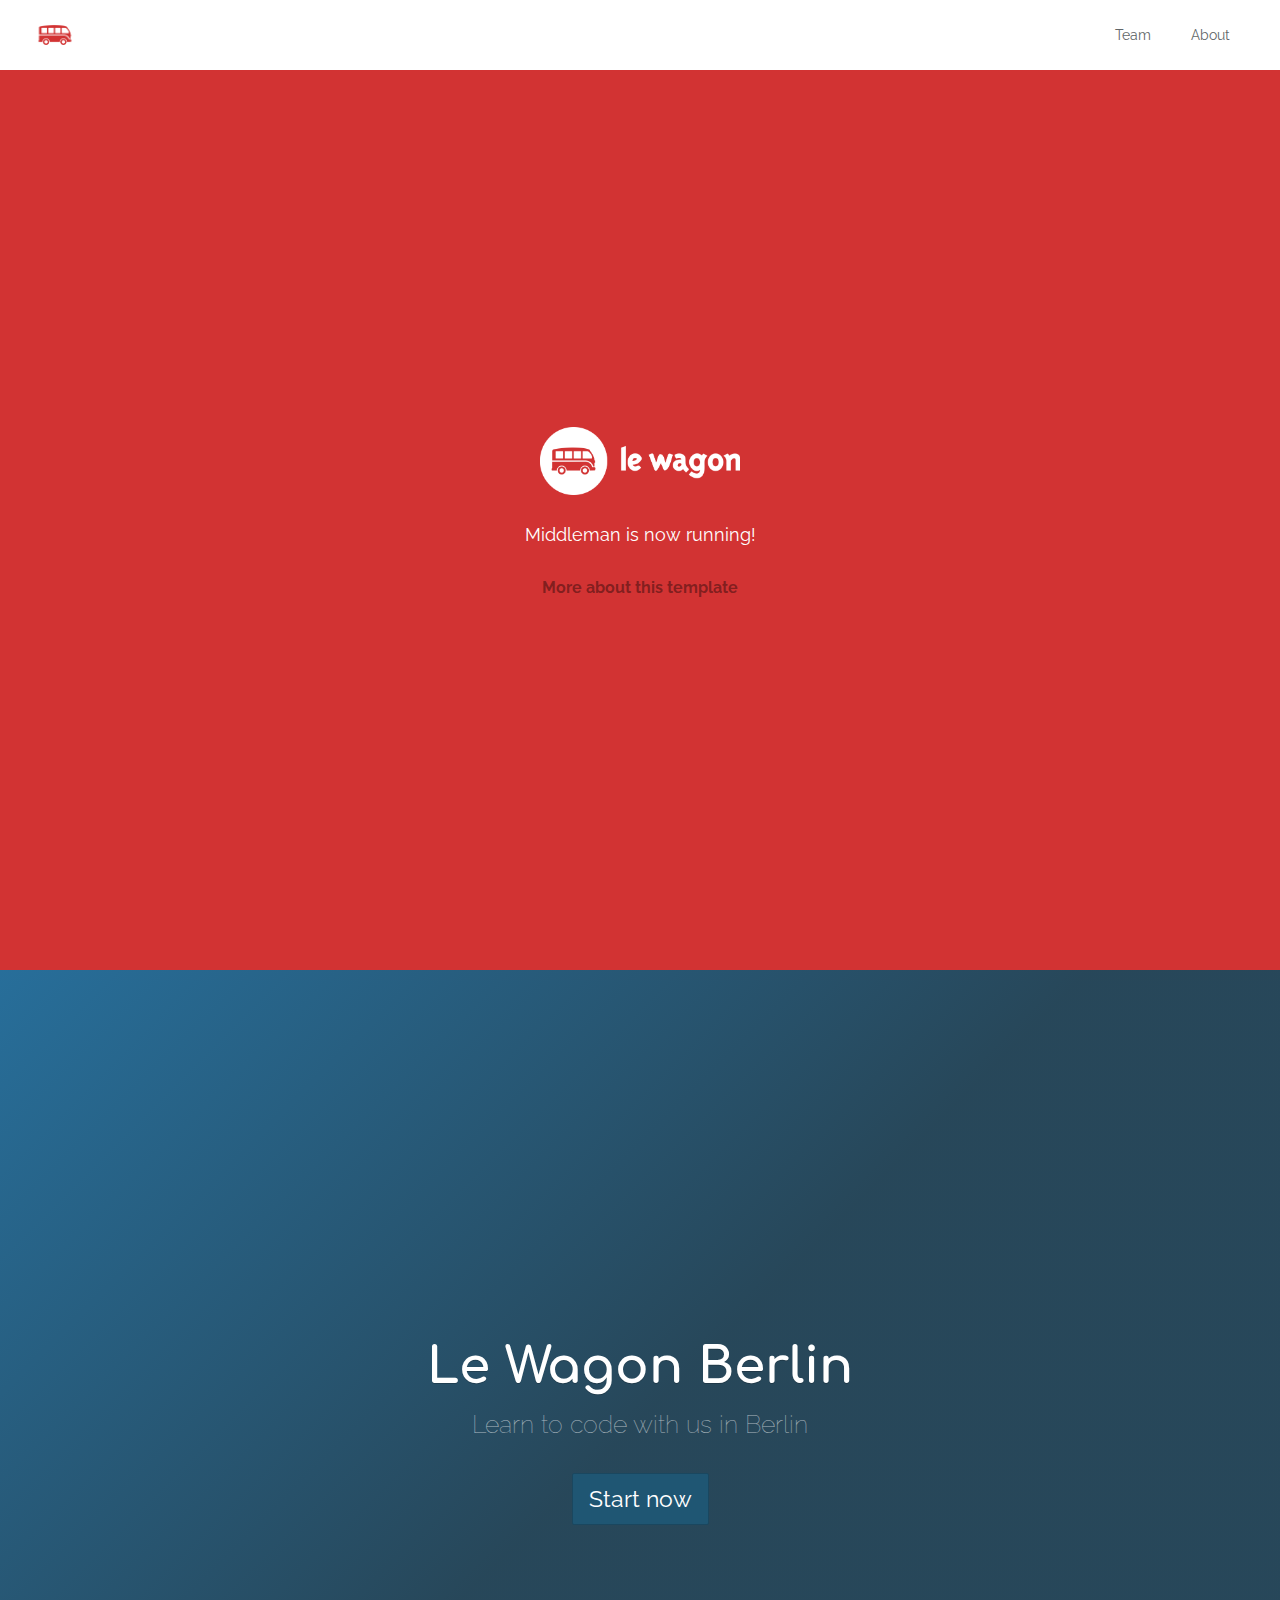
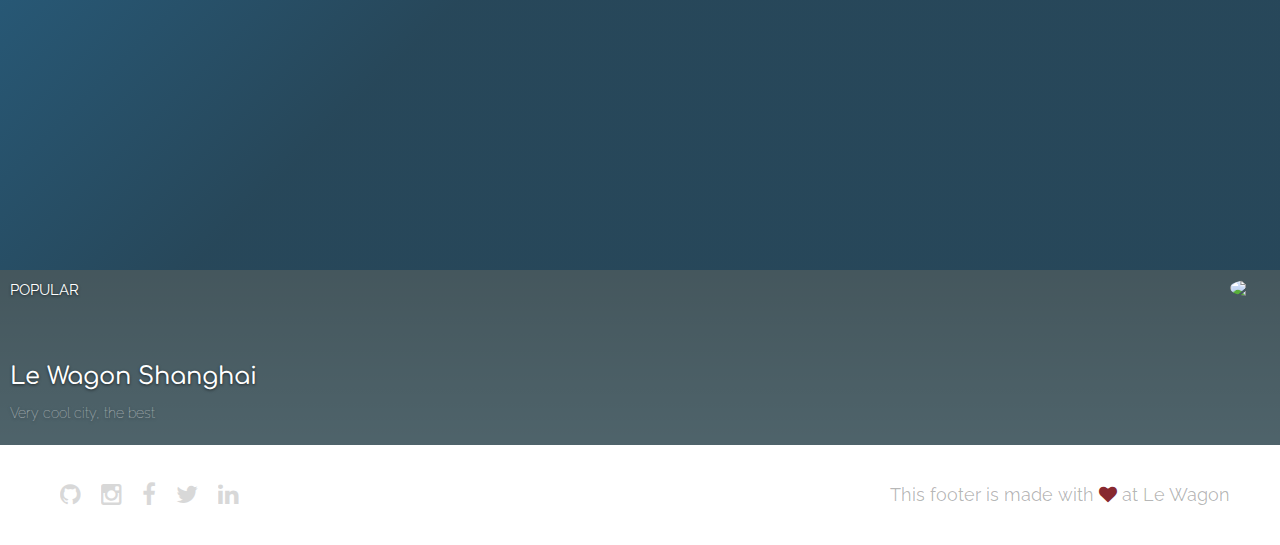
==== commit b7c1ecbc: "Automated commit at 2017-08-07 10:25:29 UTC by middleman-deploy 2.0.0-alpha" ====
--- a/index.html
+++ b/index.html
@@ -7,7 +7,7 @@
           content="width=device-width, initial-scale=1, shrink-to-fit=no">
     <!-- Use the title from a page's frontmatter if it has one -->
     <title>Le Wagon - Middleman</title>
-    <link href="stylesheets/application-d9958ed2.css" rel="stylesheet" />
+    <link href="stylesheets/application-a78bb00f.css" rel="stylesheet" />
     <script src="javascripts/application-93de88c9.js"></script>
     <link href="images/favicon-f15af148.png" rel="icon" type="image/png" />
   </head>
--- a/stylesheets/application-a78bb00f.css
+++ b/stylesheets/application-a78bb00f.css
@@ -0,0 +1,8 @@
+@import url("https://fonts.googleapis.com/css?family=Comfortaa|Raleway");/*!
+ * Bootstrap v3.3.7 (http://getbootstrap.com)
+ * Copyright 2011-2016 Twitter, Inc.
+ * Licensed under MIT (https://github.com/twbs/bootstrap/blob/master/LICENSE)
+ *//*! normalize.css v3.0.3 | MIT License | github.com/necolas/normalize.css */html{font-family:sans-serif;-ms-text-size-adjust:100%;-webkit-text-size-adjust:100%}body{margin:0}article,aside,details,figcaption,figure,footer,header,hgroup,main,menu,nav,section,summary{display:block}audio,canvas,progress,video{display:inline-block;vertical-align:baseline}audio:not([controls]){display:none;height:0}[hidden],template{display:none}a{background-color:transparent}a:active,a:hover{outline:0}abbr[title]{border-bottom:1px dotted}b,strong{font-weight:bold}dfn{font-style:italic}h1{font-size:2em;margin:0.67em 0}mark{background:#ff0;color:#000}small{font-size:80%}sub,sup{font-size:75%;line-height:0;position:relative;vertical-align:baseline}sup{top:-0.5em}sub{bottom:-0.25em}img{border:0}svg:not(:root){overflow:hidden}figure{margin:1em 40px}hr{-webkit-box-sizing:content-box;box-sizing:content-box;height:0}pre{overflow:auto}code,kbd,pre,samp{font-family:monospace, monospace;font-size:1em}button,input,optgroup,select,textarea{color:inherit;font:inherit;margin:0}button{overflow:visible}button,select{text-transform:none}button,html input[type="button"],input[type="reset"],input[type="submit"]{-webkit-appearance:button;cursor:pointer}button[disabled],html input[disabled]{cursor:default}button::-moz-focus-inner,input::-moz-focus-inner{border:0;padding:0}input{line-height:normal}input[type="checkbox"],input[type="radio"]{-webkit-box-sizing:border-box;box-sizing:border-box;padding:0}input[type="number"]::-webkit-inner-spin-button,input[type="number"]::-webkit-outer-spin-button{height:auto}input[type="search"]{-webkit-appearance:textfield;-webkit-box-sizing:content-box;box-sizing:content-box}input[type="search"]::-webkit-search-cancel-button,input[type="search"]::-webkit-search-decoration{-webkit-appearance:none}fieldset{border:1px solid #c0c0c0;margin:0 2px;padding:0.35em 0.625em 0.75em}legend{border:0;padding:0}textarea{overflow:auto}optgroup{font-weight:bold}table{border-collapse:collapse;border-spacing:0}td,th{padding:0}/*! Source: https://github.com/h5bp/html5-boilerplate/blob/master/src/css/main.css */@media print{*,*:before,*:after{background:transparent !important;color:#000 !important;-webkit-box-shadow:none !important;box-shadow:none !important;text-shadow:none !important}a,a:visited{text-decoration:underline}a[href]:after{content:" (" attr(href) ")"}abbr[title]:after{content:" (" attr(title) ")"}a[href^="#"]:after,a[href^="javascript:"]:after{content:""}pre,blockquote{border:1px solid #999;page-break-inside:avoid}thead{display:table-header-group}tr,img{page-break-inside:avoid}img{max-width:100% !important}p,h2,h3{orphans:3;widows:3}h2,h3{page-break-after:avoid}.navbar{display:none}.btn>.caret,.dropup>.btn>.caret{border-top-color:#000 !important}.label{border:1px solid #000}.table{border-collapse:collapse !important}.table td,.table th{background-color:#fff !important}.table-bordered th,.table-bordered td{border:1px solid #ddd !important}}@font-face{font-family:'Glyphicons Halflings';src:url("../assets/bootstrap/glyphicons-halflings-regular-86b6f62b.eot");src:url("../assets/bootstrap/glyphicons-halflings-regular-86b6f62b.eot?#iefix") format("embedded-opentype"),url("../assets/bootstrap/glyphicons-halflings-regular-ca35b697.woff2") format("woff2"),url("../assets/bootstrap/glyphicons-halflings-regular-278e49a8.woff") format("woff"),url("../assets/bootstrap/glyphicons-halflings-regular-44bc1850.ttf") format("truetype"),url("../assets/bootstrap/glyphicons-halflings-regular-de51a849.svg#glyphicons_halflingsregular") format("svg")}.glyphicon{position:relative;top:1px;display:inline-block;font-family:'Glyphicons Halflings';font-style:normal;font-weight:normal;line-height:1;-webkit-font-smoothing:antialiased;-moz-osx-font-smoothing:grayscale}.glyphicon-asterisk:before{content:"\002a"}.glyphicon-plus:before{content:"\002b"}.glyphicon-euro:before,.glyphicon-eur:before{content:"\20ac"}.glyphicon-minus:before{content:"\2212"}.glyphicon-cloud:before{content:"\2601"}.glyphicon-envelope:before{content:"\2709"}.glyphicon-pencil:before{content:"\270f"}.glyphicon-glass:before{content:"\e001"}.glyphicon-music:before{content:"\e002"}.glyphicon-search:before{content:"\e003"}.glyphicon-heart:before{content:"\e005"}.glyphicon-star:before{content:"\e006"}.glyphicon-star-empty:before{content:"\e007"}.glyphicon-user:before{content:"\e008"}.glyphicon-film:before{content:"\e009"}.glyphicon-th-large:before{content:"\e010"}.glyphicon-th:before{content:"\e011"}.glyphicon-th-list:before{content:"\e012"}.glyphicon-ok:before{content:"\e013"}.glyphicon-remove:before{content:"\e014"}.glyphicon-zoom-in:before{content:"\e015"}.glyphicon-zoom-out:before{content:"\e016"}.glyphicon-off:before{content:"\e017"}.glyphicon-signal:before{content:"\e018"}.glyphicon-cog:before{content:"\e019"}.glyphicon-trash:before{content:"\e020"}.glyphicon-home:before{content:"\e021"}.glyphicon-file:before{content:"\e022"}.glyphicon-time:before{content:"\e023"}.glyphicon-road:before{content:"\e024"}.glyphicon-download-alt:before{content:"\e025"}.glyphicon-download:before{content:"\e026"}.glyphicon-upload:before{content:"\e027"}.glyphicon-inbox:before{content:"\e028"}.glyphicon-play-circle:before{content:"\e029"}.glyphicon-repeat:before{content:"\e030"}.glyphicon-refresh:before{content:"\e031"}.glyphicon-list-alt:before{content:"\e032"}.glyphicon-lock:before{content:"\e033"}.glyphicon-flag:before{content:"\e034"}.glyphicon-headphones:before{content:"\e035"}.glyphicon-volume-off:before{content:"\e036"}.glyphicon-volume-down:before{content:"\e037"}.glyphicon-volume-up:before{content:"\e038"}.glyphicon-qrcode:before{content:"\e039"}.glyphicon-barcode:before{content:"\e040"}.glyphicon-tag:before{content:"\e041"}.glyphicon-tags:before{content:"\e042"}.glyphicon-book:before{content:"\e043"}.glyphicon-bookmark:before{content:"\e044"}.glyphicon-print:before{content:"\e045"}.glyphicon-camera:before{content:"\e046"}.glyphicon-font:before{content:"\e047"}.glyphicon-bold:before{content:"\e048"}.glyphicon-italic:before{content:"\e049"}.glyphicon-text-height:before{content:"\e050"}.glyphicon-text-width:before{content:"\e051"}.glyphicon-align-left:before{content:"\e052"}.glyphicon-align-center:before{content:"\e053"}.glyphicon-align-right:before{content:"\e054"}.glyphicon-align-justify:before{content:"\e055"}.glyphicon-list:before{content:"\e056"}.glyphicon-indent-left:before{content:"\e057"}.glyphicon-indent-right:before{content:"\e058"}.glyphicon-facetime-video:before{content:"\e059"}.glyphicon-picture:before{content:"\e060"}.glyphicon-map-marker:before{content:"\e062"}.glyphicon-adjust:before{content:"\e063"}.glyphicon-tint:before{content:"\e064"}.glyphicon-edit:before{content:"\e065"}.glyphicon-share:before{content:"\e066"}.glyphicon-check:before{content:"\e067"}.glyphicon-move:before{content:"\e068"}.glyphicon-step-backward:before{content:"\e069"}.glyphicon-fast-backward:before{content:"\e070"}.glyphicon-backward:before{content:"\e071"}.glyphicon-play:before{content:"\e072"}.glyphicon-pause:before{content:"\e073"}.glyphicon-stop:before{content:"\e074"}.glyphicon-forward:before{content:"\e075"}.glyphicon-fast-forward:before{content:"\e076"}.glyphicon-step-forward:before{content:"\e077"}.glyphicon-eject:before{content:"\e078"}.glyphicon-chevron-left:before{content:"\e079"}.glyphicon-chevron-right:before{content:"\e080"}.glyphicon-plus-sign:before{content:"\e081"}.glyphicon-minus-sign:before{content:"\e082"}.glyphicon-remove-sign:before{content:"\e083"}.glyphicon-ok-sign:before{content:"\e084"}.glyphicon-question-sign:before{content:"\e085"}.glyphicon-info-sign:before{content:"\e086"}.glyphicon-screenshot:before{content:"\e087"}.glyphicon-remove-circle:before{content:"\e088"}.glyphicon-ok-circle:before{content:"\e089"}.glyphicon-ban-circle:before{content:"\e090"}.glyphicon-arrow-left:before{content:"\e091"}.glyphicon-arrow-right:before{content:"\e092"}.glyphicon-arrow-up:before{content:"\e093"}.glyphicon-arrow-down:before{content:"\e094"}.glyphicon-share-alt:before{content:"\e095"}.glyphicon-resize-full:before{content:"\e096"}.glyphicon-resize-small:before{content:"\e097"}.glyphicon-exclamation-sign:before{content:"\e101"}.glyphicon-gift:before{content:"\e102"}.glyphicon-leaf:before{content:"\e103"}.glyphicon-fire:before{content:"\e104"}.glyphicon-eye-open:before{content:"\e105"}.glyphicon-eye-close:before{content:"\e106"}.glyphicon-warning-sign:before{content:"\e107"}.glyphicon-plane:before{content:"\e108"}.glyphicon-calendar:before{content:"\e109"}.glyphicon-random:before{content:"\e110"}.glyphicon-comment:before{content:"\e111"}.glyphicon-magnet:before{content:"\e112"}.glyphicon-chevron-up:before{content:"\e113"}.glyphicon-chevron-down:before{content:"\e114"}.glyphicon-retweet:before{content:"\e115"}.glyphicon-shopping-cart:before{content:"\e116"}.glyphicon-folder-close:before{content:"\e117"}.glyphicon-folder-open:before{content:"\e118"}.glyphicon-resize-vertical:before{content:"\e119"}.glyphicon-resize-horizontal:before{content:"\e120"}.glyphicon-hdd:before{content:"\e121"}.glyphicon-bullhorn:before{content:"\e122"}.glyphicon-bell:before{content:"\e123"}.glyphicon-certificate:before{content:"\e124"}.glyphicon-thumbs-up:before{content:"\e125"}.glyphicon-thumbs-down:before{content:"\e126"}.glyphicon-hand-right:before{content:"\e127"}.glyphicon-hand-left:before{content:"\e128"}.glyphicon-hand-up:before{content:"\e129"}.glyphicon-hand-down:before{content:"\e130"}.glyphicon-circle-arrow-right:before{content:"\e131"}.glyphicon-circle-arrow-left:before{content:"\e132"}.glyphicon-circle-arrow-up:before{content:"\e133"}.glyphicon-circle-arrow-down:before{content:"\e134"}.glyphicon-globe:before{content:"\e135"}.glyphicon-wrench:before{content:"\e136"}.glyphicon-tasks:before{content:"\e137"}.glyphicon-filter:before{content:"\e138"}.glyphicon-briefcase:before{content:"\e139"}.glyphicon-fullscreen:before{content:"\e140"}.glyphicon-dashboard:before{content:"\e141"}.glyphicon-paperclip:before{content:"\e142"}.glyphicon-heart-empty:before{content:"\e143"}.glyphicon-link:before{content:"\e144"}.glyphicon-phone:before{content:"\e145"}.glyphicon-pushpin:before{content:"\e146"}.glyphicon-usd:before{content:"\e148"}.glyphicon-gbp:before{content:"\e149"}.glyphicon-sort:before{content:"\e150"}.glyphicon-sort-by-alphabet:before{content:"\e151"}.glyphicon-sort-by-alphabet-alt:before{content:"\e152"}.glyphicon-sort-by-order:before{content:"\e153"}.glyphicon-sort-by-order-alt:before{content:"\e154"}.glyphicon-sort-by-attributes:before{content:"\e155"}.glyphicon-sort-by-attributes-alt:before{content:"\e156"}.glyphicon-unchecked:before{content:"\e157"}.glyphicon-expand:before{content:"\e158"}.glyphicon-collapse-down:before{content:"\e159"}.glyphicon-collapse-up:before{content:"\e160"}.glyphicon-log-in:before{content:"\e161"}.glyphicon-flash:before{content:"\e162"}.glyphicon-log-out:before{content:"\e163"}.glyphicon-new-window:before{content:"\e164"}.glyphicon-record:before{content:"\e165"}.glyphicon-save:before{content:"\e166"}.glyphicon-open:before{content:"\e167"}.glyphicon-saved:before{content:"\e168"}.glyphicon-import:before{content:"\e169"}.glyphicon-export:before{content:"\e170"}.glyphicon-send:before{content:"\e171"}.glyphicon-floppy-disk:before{content:"\e172"}.glyphicon-floppy-saved:before{content:"\e173"}.glyphicon-floppy-remove:before{content:"\e174"}.glyphicon-floppy-save:before{content:"\e175"}.glyphicon-floppy-open:before{content:"\e176"}.glyphicon-credit-card:before{content:"\e177"}.glyphicon-transfer:before{content:"\e178"}.glyphicon-cutlery:before{content:"\e179"}.glyphicon-header:before{content:"\e180"}.glyphicon-compressed:before{content:"\e181"}.glyphicon-earphone:before{content:"\e182"}.glyphicon-phone-alt:before{content:"\e183"}.glyphicon-tower:before{content:"\e184"}.glyphicon-stats:before{content:"\e185"}.glyphicon-sd-video:before{content:"\e186"}.glyphicon-hd-video:before{content:"\e187"}.glyphicon-subtitles:before{content:"\e188"}.glyphicon-sound-stereo:before{content:"\e189"}.glyphicon-sound-dolby:before{content:"\e190"}.glyphicon-sound-5-1:before{content:"\e191"}.glyphicon-sound-6-1:before{content:"\e192"}.glyphicon-sound-7-1:before{content:"\e193"}.glyphicon-copyright-mark:before{content:"\e194"}.glyphicon-registration-mark:before{content:"\e195"}.glyphicon-cloud-download:before{content:"\e197"}.glyphicon-cloud-upload:before{content:"\e198"}.glyphicon-tree-conifer:before{content:"\e199"}.glyphicon-tree-deciduous:before{content:"\e200"}.glyphicon-cd:before{content:"\e201"}.glyphicon-save-file:before{content:"\e202"}.glyphicon-open-file:before{content:"\e203"}.glyphicon-level-up:before{content:"\e204"}.glyphicon-copy:before{content:"\e205"}.glyphicon-paste:before{content:"\e206"}.glyphicon-alert:before{content:"\e209"}.glyphicon-equalizer:before{content:"\e210"}.glyphicon-king:before{content:"\e211"}.glyphicon-queen:before{content:"\e212"}.glyphicon-pawn:before{content:"\e213"}.glyphicon-bishop:before{content:"\e214"}.glyphicon-knight:before{content:"\e215"}.glyphicon-baby-formula:before{content:"\e216"}.glyphicon-tent:before{content:"\26fa"}.glyphicon-blackboard:before{content:"\e218"}.glyphicon-bed:before{content:"\e219"}.glyphicon-apple:before{content:"\f8ff"}.glyphicon-erase:before{content:"\e221"}.glyphicon-hourglass:before{content:"\231b"}.glyphicon-lamp:before{content:"\e223"}.glyphicon-duplicate:before{content:"\e224"}.glyphicon-piggy-bank:before{content:"\e225"}.glyphicon-scissors:before{content:"\e226"}.glyphicon-bitcoin:before{content:"\e227"}.glyphicon-btc:before{content:"\e227"}.glyphicon-xbt:before{content:"\e227"}.glyphicon-yen:before{content:"\00a5"}.glyphicon-jpy:before{content:"\00a5"}.glyphicon-ruble:before{content:"\20bd"}.glyphicon-rub:before{content:"\20bd"}.glyphicon-scale:before{content:"\e230"}.glyphicon-ice-lolly:before{content:"\e231"}.glyphicon-ice-lolly-tasted:before{content:"\e232"}.glyphicon-education:before{content:"\e233"}.glyphicon-option-horizontal:before{content:"\e234"}.glyphicon-option-vertical:before{content:"\e235"}.glyphicon-menu-hamburger:before{content:"\e236"}.glyphicon-modal-window:before{content:"\e237"}.glyphicon-oil:before{content:"\e238"}.glyphicon-grain:before{content:"\e239"}.glyphicon-sunglasses:before{content:"\e240"}.glyphicon-text-size:before{content:"\e241"}.glyphicon-text-color:before{content:"\e242"}.glyphicon-text-background:before{content:"\e243"}.glyphicon-object-align-top:before{content:"\e244"}.glyphicon-object-align-bottom:before{content:"\e245"}.glyphicon-object-align-horizontal:before{content:"\e246"}.glyphicon-object-align-left:before{content:"\e247"}.glyphicon-object-align-vertical:before{content:"\e248"}.glyphicon-object-align-right:before{content:"\e249"}.glyphicon-triangle-right:before{content:"\e250"}.glyphicon-triangle-left:before{content:"\e251"}.glyphicon-triangle-bottom:before{content:"\e252"}.glyphicon-triangle-top:before{content:"\e253"}.glyphicon-console:before{content:"\e254"}.glyphicon-superscript:before{content:"\e255"}.glyphicon-subscript:before{content:"\e256"}.glyphicon-menu-left:before{content:"\e257"}.glyphicon-menu-right:before{content:"\e258"}.glyphicon-menu-down:before{content:"\e259"}.glyphicon-menu-up:before{content:"\e260"}*{-webkit-box-sizing:border-box;box-sizing:border-box}*:before,*:after{-webkit-box-sizing:border-box;box-sizing:border-box}html{font-size:10px;-webkit-tap-highlight-color:transparent}body{font-family:"Raleway", "Helvetica", "sans-serif";font-size:18px;line-height:1.42857143;color:#27282E;background-color:#627C85}input,button,select,textarea{font-family:inherit;font-size:inherit;line-height:inherit}a{color:#1F5673;text-decoration:none}a:hover,a:focus{color:#0f2937;text-decoration:underline}a:focus{outline:5px auto -webkit-focus-ring-color;outline-offset:-2px}figure{margin:0}img{vertical-align:middle}.img-responsive{display:block;max-width:100%;height:auto}.img-rounded{border-radius:2px}.img-thumbnail{padding:4px;line-height:1.42857143;background-color:#627C85;border:1px solid #ddd;border-radius:2px;-webkit-transition:all 0.2s ease-in-out;transition:all 0.2s ease-in-out;display:inline-block;max-width:100%;height:auto}.img-circle{border-radius:50%}hr{margin-top:25px;margin-bottom:25px;border:0;border-top:1px solid white}.sr-only{position:absolute;width:1px;height:1px;margin:-1px;padding:0;overflow:hidden;clip:rect(0, 0, 0, 0);border:0}.sr-only-focusable:active,.sr-only-focusable:focus{position:static;width:auto;height:auto;margin:0;overflow:visible;clip:auto}[role="button"]{cursor:pointer}h1,h2,h3,h4,h5,h6,.h1,.h2,.h3,.h4,.h5,.h6{font-family:"Comfortaa", "Helvetica", "sans-serif";font-weight:500;line-height:1.1;color:inherit}h1 small,h1 .small,h2 small,h2 .small,h3 small,h3 .small,h4 small,h4 .small,h5 small,h5 .small,h6 small,h6 .small,.h1 small,.h1 .small,.h2 small,.h2 .small,.h3 small,.h3 .small,.h4 small,.h4 .small,.h5 small,.h5 .small,.h6 small,.h6 .small{font-weight:normal;line-height:1;color:#9a9ca9}h1,.h1,h2,.h2,h3,.h3{margin-top:25px;margin-bottom:12.5px}h1 small,h1 .small,.h1 small,.h1 .small,h2 small,h2 .small,.h2 small,.h2 .small,h3 small,h3 .small,.h3 small,.h3 .small{font-size:65%}h4,.h4,h5,.h5,h6,.h6{margin-top:12.5px;margin-bottom:12.5px}h4 small,h4 .small,.h4 small,.h4 .small,h5 small,h5 .small,.h5 small,.h5 .small,h6 small,h6 .small,.h6 small,.h6 .small{font-size:75%}h1,.h1{font-size:46px}h2,.h2{font-size:38px}h3,.h3{font-size:31px}h4,.h4{font-size:23px}h5,.h5{font-size:18px}h6,.h6{font-size:16px}p{margin:0 0 12.5px}.lead{margin-bottom:25px;font-size:20px;font-weight:300;line-height:1.4}@media (min-width: 768px){.lead{font-size:27px}}small,.small{font-size:88%}mark,.mark{background-color:#fcf8e3;padding:.2em}.text-left{text-align:left}.text-right{text-align:right}.text-center{text-align:center}.text-justify{text-align:justify}.text-nowrap{white-space:nowrap}.text-lowercase{text-transform:lowercase}.text-uppercase,.initialism{text-transform:uppercase}.text-capitalize{text-transform:capitalize}.text-muted{color:#9a9ca9}.text-primary{color:#1F5673}a.text-primary:hover,a.text-primary:focus{color:#14384b}.text-success{color:#3c763d}a.text-success:hover,a.text-success:focus{color:#2b542c}.text-info{color:#31708f}a.text-info:hover,a.text-info:focus{color:#245269}.text-warning{color:#8a6d3b}a.text-warning:hover,a.text-warning:focus{color:#66512c}.text-danger{color:#a94442}a.text-danger:hover,a.text-danger:focus{color:#843534}.bg-primary{color:#fff}.bg-primary{background-color:#1F5673}a.bg-primary:hover,a.bg-primary:focus{background-color:#14384b}.bg-success{background-color:#dff0d8}a.bg-success:hover,a.bg-success:focus{background-color:#c1e2b3}.bg-info{background-color:#d9edf7}a.bg-info:hover,a.bg-info:focus{background-color:#afd9ee}.bg-warning{background-color:#fcf8e3}a.bg-warning:hover,a.bg-warning:focus{background-color:#f7ecb5}.bg-danger{background-color:#f2dede}a.bg-danger:hover,a.bg-danger:focus{background-color:#e4b9b9}.page-header{padding-bottom:11.5px;margin:50px 0 25px;border-bottom:1px solid white}ul,ol{margin-top:0;margin-bottom:12.5px}ul ul,ul ol,ol ul,ol ol{margin-bottom:0}.list-unstyled{padding-left:0;list-style:none}.list-inline{padding-left:0;list-style:none;margin-left:-5px}.list-inline>li{display:inline-block;padding-left:5px;padding-right:5px}dl{margin-top:0;margin-bottom:25px}dt,dd{line-height:1.42857143}dt{font-weight:bold}dd{margin-left:0}.dl-horizontal dd:before,.dl-horizontal dd:after{content:" ";display:table}.dl-horizontal dd:after{clear:both}@media (min-width: 768px){.dl-horizontal dt{float:left;width:160px;clear:left;text-align:right;overflow:hidden;text-overflow:ellipsis;white-space:nowrap}.dl-horizontal dd{margin-left:180px}}abbr[title],abbr[data-original-title]{cursor:help;border-bottom:1px dotted #9a9ca9}.initialism{font-size:90%}blockquote{padding:12.5px 25px;margin:0 0 25px;font-size:22.5px;border-left:5px solid white}blockquote p:last-child,blockquote ul:last-child,blockquote ol:last-child{margin-bottom:0}blockquote footer,blockquote small,blockquote .small{display:block;font-size:80%;line-height:1.42857143;color:#9a9ca9}blockquote footer:before,blockquote small:before,blockquote .small:before{content:'\2014 \00A0'}.blockquote-reverse,blockquote.pull-right{padding-right:15px;padding-left:0;border-right:5px solid white;border-left:0;text-align:right}.blockquote-reverse footer:before,.blockquote-reverse small:before,.blockquote-reverse .small:before,blockquote.pull-right footer:before,blockquote.pull-right small:before,blockquote.pull-right .small:before{content:''}.blockquote-reverse footer:after,.blockquote-reverse small:after,.blockquote-reverse .small:after,blockquote.pull-right footer:after,blockquote.pull-right small:after,blockquote.pull-right .small:after{content:'\00A0 \2014'}address{margin-bottom:25px;font-style:normal;line-height:1.42857143}code,kbd,pre,samp{font-family:Menlo, Monaco, Consolas, "Courier New", monospace}code{padding:2px 4px;font-size:90%;color:#c7254e;background-color:#f9f2f4;border-radius:2px}kbd{padding:2px 4px;font-size:90%;color:#fff;background-color:#333;border-radius:2px;-webkit-box-shadow:inset 0 -1px 0 rgba(0,0,0,0.25);box-shadow:inset 0 -1px 0 rgba(0,0,0,0.25)}kbd kbd{padding:0;font-size:100%;font-weight:bold;-webkit-box-shadow:none;box-shadow:none}pre{display:block;padding:12px;margin:0 0 12.5px;font-size:17px;line-height:1.42857143;word-break:break-all;word-wrap:break-word;color:#565865;background-color:#f5f5f5;border:1px solid #ccc;border-radius:2px}pre code{padding:0;font-size:inherit;color:inherit;white-space:pre-wrap;background-color:transparent;border-radius:0}.pre-scrollable{max-height:340px;overflow-y:scroll}.container{margin-right:auto;margin-left:auto;padding-left:15px;padding-right:15px}.container:before,.container:after{content:" ";display:table}.container:after{clear:both}@media (min-width: 768px){.container{width:750px}}@media (min-width: 992px){.container{width:970px}}@media (min-width: 1200px){.container{width:1170px}}.container-fluid{margin-right:auto;margin-left:auto;padding-left:15px;padding-right:15px}.container-fluid:before,.container-fluid:after{content:" ";display:table}.container-fluid:after{clear:both}.row{margin-left:-15px;margin-right:-15px}.row:before,.row:after{content:" ";display:table}.row:after{clear:both}.col-xs-1,.col-sm-1,.col-md-1,.col-lg-1,.col-xs-2,.col-sm-2,.col-md-2,.col-lg-2,.col-xs-3,.col-sm-3,.col-md-3,.col-lg-3,.col-xs-4,.col-sm-4,.col-md-4,.col-lg-4,.col-xs-5,.col-sm-5,.col-md-5,.col-lg-5,.col-xs-6,.col-sm-6,.col-md-6,.col-lg-6,.col-xs-7,.col-sm-7,.col-md-7,.col-lg-7,.col-xs-8,.col-sm-8,.col-md-8,.col-lg-8,.col-xs-9,.col-sm-9,.col-md-9,.col-lg-9,.col-xs-10,.col-sm-10,.col-md-10,.col-lg-10,.col-xs-11,.col-sm-11,.col-md-11,.col-lg-11,.col-xs-12,.col-sm-12,.col-md-12,.col-lg-12{position:relative;min-height:1px;padding-left:15px;padding-right:15px}.col-xs-1,.col-xs-2,.col-xs-3,.col-xs-4,.col-xs-5,.col-xs-6,.col-xs-7,.col-xs-8,.col-xs-9,.col-xs-10,.col-xs-11,.col-xs-12{float:left}.col-xs-1{width:8.33333333%}.col-xs-2{width:16.66666667%}.col-xs-3{width:25%}.col-xs-4{width:33.33333333%}.col-xs-5{width:41.66666667%}.col-xs-6{width:50%}.col-xs-7{width:58.33333333%}.col-xs-8{width:66.66666667%}.col-xs-9{width:75%}.col-xs-10{width:83.33333333%}.col-xs-11{width:91.66666667%}.col-xs-12{width:100%}.col-xs-pull-0{right:auto}.col-xs-pull-1{right:8.33333333%}.col-xs-pull-2{right:16.66666667%}.col-xs-pull-3{right:25%}.col-xs-pull-4{right:33.33333333%}.col-xs-pull-5{right:41.66666667%}.col-xs-pull-6{right:50%}.col-xs-pull-7{right:58.33333333%}.col-xs-pull-8{right:66.66666667%}.col-xs-pull-9{right:75%}.col-xs-pull-10{right:83.33333333%}.col-xs-pull-11{right:91.66666667%}.col-xs-pull-12{right:100%}.col-xs-push-0{left:auto}.col-xs-push-1{left:8.33333333%}.col-xs-push-2{left:16.66666667%}.col-xs-push-3{left:25%}.col-xs-push-4{left:33.33333333%}.col-xs-push-5{left:41.66666667%}.col-xs-push-6{left:50%}.col-xs-push-7{left:58.33333333%}.col-xs-push-8{left:66.66666667%}.col-xs-push-9{left:75%}.col-xs-push-10{left:83.33333333%}.col-xs-push-11{left:91.66666667%}.col-xs-push-12{left:100%}.col-xs-offset-0{margin-left:0%}.col-xs-offset-1{margin-left:8.33333333%}.col-xs-offset-2{margin-left:16.66666667%}.col-xs-offset-3{margin-left:25%}.col-xs-offset-4{margin-left:33.33333333%}.col-xs-offset-5{margin-left:41.66666667%}.col-xs-offset-6{margin-left:50%}.col-xs-offset-7{margin-left:58.33333333%}.col-xs-offset-8{margin-left:66.66666667%}.col-xs-offset-9{margin-left:75%}.col-xs-offset-10{margin-left:83.33333333%}.col-xs-offset-11{margin-left:91.66666667%}.col-xs-offset-12{margin-left:100%}@media (min-width: 768px){.col-sm-1,.col-sm-2,.col-sm-3,.col-sm-4,.col-sm-5,.col-sm-6,.col-sm-7,.col-sm-8,.col-sm-9,.col-sm-10,.col-sm-11,.col-sm-12{float:left}.col-sm-1{width:8.33333333%}.col-sm-2{width:16.66666667%}.col-sm-3{width:25%}.col-sm-4{width:33.33333333%}.col-sm-5{width:41.66666667%}.col-sm-6{width:50%}.col-sm-7{width:58.33333333%}.col-sm-8{width:66.66666667%}.col-sm-9{width:75%}.col-sm-10{width:83.33333333%}.col-sm-11{width:91.66666667%}.col-sm-12{width:100%}.col-sm-pull-0{right:auto}.col-sm-pull-1{right:8.33333333%}.col-sm-pull-2{right:16.66666667%}.col-sm-pull-3{right:25%}.col-sm-pull-4{right:33.33333333%}.col-sm-pull-5{right:41.66666667%}.col-sm-pull-6{right:50%}.col-sm-pull-7{right:58.33333333%}.col-sm-pull-8{right:66.66666667%}.col-sm-pull-9{right:75%}.col-sm-pull-10{right:83.33333333%}.col-sm-pull-11{right:91.66666667%}.col-sm-pull-12{right:100%}.col-sm-push-0{left:auto}.col-sm-push-1{left:8.33333333%}.col-sm-push-2{left:16.66666667%}.col-sm-push-3{left:25%}.col-sm-push-4{left:33.33333333%}.col-sm-push-5{left:41.66666667%}.col-sm-push-6{left:50%}.col-sm-push-7{left:58.33333333%}.col-sm-push-8{left:66.66666667%}.col-sm-push-9{left:75%}.col-sm-push-10{left:83.33333333%}.col-sm-push-11{left:91.66666667%}.col-sm-push-12{left:100%}.col-sm-offset-0{margin-left:0%}.col-sm-offset-1{margin-left:8.33333333%}.col-sm-offset-2{margin-left:16.66666667%}.col-sm-offset-3{margin-left:25%}.col-sm-offset-4{margin-left:33.33333333%}.col-sm-offset-5{margin-left:41.66666667%}.col-sm-offset-6{margin-left:50%}.col-sm-offset-7{margin-left:58.33333333%}.col-sm-offset-8{margin-left:66.66666667%}.col-sm-offset-9{margin-left:75%}.col-sm-offset-10{margin-left:83.33333333%}.col-sm-offset-11{margin-left:91.66666667%}.col-sm-offset-12{margin-left:100%}}@media (min-width: 992px){.col-md-1,.col-md-2,.col-md-3,.col-md-4,.col-md-5,.col-md-6,.col-md-7,.col-md-8,.col-md-9,.col-md-10,.col-md-11,.col-md-12{float:left}.col-md-1{width:8.33333333%}.col-md-2{width:16.66666667%}.col-md-3{width:25%}.col-md-4{width:33.33333333%}.col-md-5{width:41.66666667%}.col-md-6{width:50%}.col-md-7{width:58.33333333%}.col-md-8{width:66.66666667%}.col-md-9{width:75%}.col-md-10{width:83.33333333%}.col-md-11{width:91.66666667%}.col-md-12{width:100%}.col-md-pull-0{right:auto}.col-md-pull-1{right:8.33333333%}.col-md-pull-2{right:16.66666667%}.col-md-pull-3{right:25%}.col-md-pull-4{right:33.33333333%}.col-md-pull-5{right:41.66666667%}.col-md-pull-6{right:50%}.col-md-pull-7{right:58.33333333%}.col-md-pull-8{right:66.66666667%}.col-md-pull-9{right:75%}.col-md-pull-10{right:83.33333333%}.col-md-pull-11{right:91.66666667%}.col-md-pull-12{right:100%}.col-md-push-0{left:auto}.col-md-push-1{left:8.33333333%}.col-md-push-2{left:16.66666667%}.col-md-push-3{left:25%}.col-md-push-4{left:33.33333333%}.col-md-push-5{left:41.66666667%}.col-md-push-6{left:50%}.col-md-push-7{left:58.33333333%}.col-md-push-8{left:66.66666667%}.col-md-push-9{left:75%}.col-md-push-10{left:83.33333333%}.col-md-push-11{left:91.66666667%}.col-md-push-12{left:100%}.col-md-offset-0{margin-left:0%}.col-md-offset-1{margin-left:8.33333333%}.col-md-offset-2{margin-left:16.66666667%}.col-md-offset-3{margin-left:25%}.col-md-offset-4{margin-left:33.33333333%}.col-md-offset-5{margin-left:41.66666667%}.col-md-offset-6{margin-left:50%}.col-md-offset-7{margin-left:58.33333333%}.col-md-offset-8{margin-left:66.66666667%}.col-md-offset-9{margin-left:75%}.col-md-offset-10{margin-left:83.33333333%}.col-md-offset-11{margin-left:91.66666667%}.col-md-offset-12{margin-left:100%}}@media (min-width: 1200px){.col-lg-1,.col-lg-2,.col-lg-3,.col-lg-4,.col-lg-5,.col-lg-6,.col-lg-7,.col-lg-8,.col-lg-9,.col-lg-10,.col-lg-11,.col-lg-12{float:left}.col-lg-1{width:8.33333333%}.col-lg-2{width:16.66666667%}.col-lg-3{width:25%}.col-lg-4{width:33.33333333%}.col-lg-5{width:41.66666667%}.col-lg-6{width:50%}.col-lg-7{width:58.33333333%}.col-lg-8{width:66.66666667%}.col-lg-9{width:75%}.col-lg-10{width:83.33333333%}.col-lg-11{width:91.66666667%}.col-lg-12{width:100%}.col-lg-pull-0{right:auto}.col-lg-pull-1{right:8.33333333%}.col-lg-pull-2{right:16.66666667%}.col-lg-pull-3{right:25%}.col-lg-pull-4{right:33.33333333%}.col-lg-pull-5{right:41.66666667%}.col-lg-pull-6{right:50%}.col-lg-pull-7{right:58.33333333%}.col-lg-pull-8{right:66.66666667%}.col-lg-pull-9{right:75%}.col-lg-pull-10{right:83.33333333%}.col-lg-pull-11{right:91.66666667%}.col-lg-pull-12{right:100%}.col-lg-push-0{left:auto}.col-lg-push-1{left:8.33333333%}.col-lg-push-2{left:16.66666667%}.col-lg-push-3{left:25%}.col-lg-push-4{left:33.33333333%}.col-lg-push-5{left:41.66666667%}.col-lg-push-6{left:50%}.col-lg-push-7{left:58.33333333%}.col-lg-push-8{left:66.66666667%}.col-lg-push-9{left:75%}.col-lg-push-10{left:83.33333333%}.col-lg-push-11{left:91.66666667%}.col-lg-push-12{left:100%}.col-lg-offset-0{margin-left:0%}.col-lg-offset-1{margin-left:8.33333333%}.col-lg-offset-2{margin-left:16.66666667%}.col-lg-offset-3{margin-left:25%}.col-lg-offset-4{margin-left:33.33333333%}.col-lg-offset-5{margin-left:41.66666667%}.col-lg-offset-6{margin-left:50%}.col-lg-offset-7{margin-left:58.33333333%}.col-lg-offset-8{margin-left:66.66666667%}.col-lg-offset-9{margin-left:75%}.col-lg-offset-10{margin-left:83.33333333%}.col-lg-offset-11{margin-left:91.66666667%}.col-lg-offset-12{margin-left:100%}}table{background-color:transparent}caption{padding-top:8px;padding-bottom:8px;color:#9a9ca9;text-align:left}th{text-align:left}.table{width:100%;max-width:100%;margin-bottom:25px}.table>thead>tr>th,.table>thead>tr>td,.table>tbody>tr>th,.table>tbody>tr>td,.table>tfoot>tr>th,.table>tfoot>tr>td{padding:8px;line-height:1.42857143;vertical-align:top;border-top:1px solid #ddd}.table>thead>tr>th{vertical-align:bottom;border-bottom:2px solid #ddd}.table>caption+thead>tr:first-child>th,.table>caption+thead>tr:first-child>td,.table>colgroup+thead>tr:first-child>th,.table>colgroup+thead>tr:first-child>td,.table>thead:first-child>tr:first-child>th,.table>thead:first-child>tr:first-child>td{border-top:0}.table>tbody+tbody{border-top:2px solid #ddd}.table .table{background-color:#627C85}.table-condensed>thead>tr>th,.table-condensed>thead>tr>td,.table-condensed>tbody>tr>th,.table-condensed>tbody>tr>td,.table-condensed>tfoot>tr>th,.table-condensed>tfoot>tr>td{padding:5px}.table-bordered{border:1px solid #ddd}.table-bordered>thead>tr>th,.table-bordered>thead>tr>td,.table-bordered>tbody>tr>th,.table-bordered>tbody>tr>td,.table-bordered>tfoot>tr>th,.table-bordered>tfoot>tr>td{border:1px solid #ddd}.table-bordered>thead>tr>th,.table-bordered>thead>tr>td{border-bottom-width:2px}.table-striped>tbody>tr:nth-of-type(odd){background-color:#f9f9f9}.table-hover>tbody>tr:hover{background-color:#f5f5f5}table col[class*="col-"]{position:static;float:none;display:table-column}table td[class*="col-"],table th[class*="col-"]{position:static;float:none;display:table-cell}.table>thead>tr>td.active,.table>thead>tr>th.active,.table>thead>tr.active>td,.table>thead>tr.active>th,.table>tbody>tr>td.active,.table>tbody>tr>th.active,.table>tbody>tr.active>td,.table>tbody>tr.active>th,.table>tfoot>tr>td.active,.table>tfoot>tr>th.active,.table>tfoot>tr.active>td,.table>tfoot>tr.active>th{background-color:#f5f5f5}.table-hover>tbody>tr>td.active:hover,.table-hover>tbody>tr>th.active:hover,.table-hover>tbody>tr.active:hover>td,.table-hover>tbody>tr:hover>.active,.table-hover>tbody>tr.active:hover>th{background-color:#e8e8e8}.table>thead>tr>td.success,.table>thead>tr>th.success,.table>thead>tr.success>td,.table>thead>tr.success>th,.table>tbody>tr>td.success,.table>tbody>tr>th.success,.table>tbody>tr.success>td,.table>tbody>tr.success>th,.table>tfoot>tr>td.success,.table>tfoot>tr>th.success,.table>tfoot>tr.success>td,.table>tfoot>tr.success>th{background-color:#dff0d8}.table-hover>tbody>tr>td.success:hover,.table-hover>tbody>tr>th.success:hover,.table-hover>tbody>tr.success:hover>td,.table-hover>tbody>tr:hover>.success,.table-hover>tbody>tr.success:hover>th{background-color:#d0e9c6}.table>thead>tr>td.info,.table>thead>tr>th.info,.table>thead>tr.info>td,.table>thead>tr.info>th,.table>tbody>tr>td.info,.table>tbody>tr>th.info,.table>tbody>tr.info>td,.table>tbody>tr.info>th,.table>tfoot>tr>td.info,.table>tfoot>tr>th.info,.table>tfoot>tr.info>td,.table>tfoot>tr.info>th{background-color:#d9edf7}.table-hover>tbody>tr>td.info:hover,.table-hover>tbody>tr>th.info:hover,.table-hover>tbody>tr.info:hover>td,.table-hover>tbody>tr:hover>.info,.table-hover>tbody>tr.info:hover>th{background-color:#c4e3f3}.table>thead>tr>td.warning,.table>thead>tr>th.warning,.table>thead>tr.warning>td,.table>thead>tr.warning>th,.table>tbody>tr>td.warning,.table>tbody>tr>th.warning,.table>tbody>tr.warning>td,.table>tbody>tr.warning>th,.table>tfoot>tr>td.warning,.table>tfoot>tr>th.warning,.table>tfoot>tr.warning>td,.table>tfoot>tr.warning>th{background-color:#fcf8e3}.table-hover>tbody>tr>td.warning:hover,.table-hover>tbody>tr>th.warning:hover,.table-hover>tbody>tr.warning:hover>td,.table-hover>tbody>tr:hover>.warning,.table-hover>tbody>tr.warning:hover>th{background-color:#faf2cc}.table>thead>tr>td.danger,.table>thead>tr>th.danger,.table>thead>tr.danger>td,.table>thead>tr.danger>th,.table>tbody>tr>td.danger,.table>tbody>tr>th.danger,.table>tbody>tr.danger>td,.table>tbody>tr.danger>th,.table>tfoot>tr>td.danger,.table>tfoot>tr>th.danger,.table>tfoot>tr.danger>td,.table>tfoot>tr.danger>th{background-color:#f2dede}.table-hover>tbody>tr>td.danger:hover,.table-hover>tbody>tr>th.danger:hover,.table-hover>tbody>tr.danger:hover>td,.table-hover>tbody>tr:hover>.danger,.table-hover>tbody>tr.danger:hover>th{background-color:#ebcccc}.table-responsive{overflow-x:auto;min-height:0.01%}@media screen and (max-width: 767px){.table-responsive{width:100%;margin-bottom:18.75px;overflow-y:hidden;-ms-overflow-style:-ms-autohiding-scrollbar;border:1px solid #ddd}.table-responsive>.table{margin-bottom:0}.table-responsive>.table>thead>tr>th,.table-responsive>.table>thead>tr>td,.table-responsive>.table>tbody>tr>th,.table-responsive>.table>tbody>tr>td,.table-responsive>.table>tfoot>tr>th,.table-responsive>.table>tfoot>tr>td{white-space:nowrap}.table-responsive>.table-bordered{border:0}.table-responsive>.table-bordered>thead>tr>th:first-child,.table-responsive>.table-bordered>thead>tr>td:first-child,.table-responsive>.table-bordered>tbody>tr>th:first-child,.table-responsive>.table-bordered>tbody>tr>td:first-child,.table-responsive>.table-bordered>tfoot>tr>th:first-child,.table-responsive>.table-bordered>tfoot>tr>td:first-child{border-left:0}.table-responsive>.table-bordered>thead>tr>th:last-child,.table-responsive>.table-bordered>thead>tr>td:last-child,.table-responsive>.table-bordered>tbody>tr>th:last-child,.table-responsive>.table-bordered>tbody>tr>td:last-child,.table-responsive>.table-bordered>tfoot>tr>th:last-child,.table-responsive>.table-bordered>tfoot>tr>td:last-child{border-right:0}.table-responsive>.table-bordered>tbody>tr:last-child>th,.table-responsive>.table-bordered>tbody>tr:last-child>td,.table-responsive>.table-bordered>tfoot>tr:last-child>th,.table-responsive>.table-bordered>tfoot>tr:last-child>td{border-bottom:0}}fieldset{padding:0;margin:0;border:0;min-width:0}legend{display:block;width:100%;padding:0;margin-bottom:25px;font-size:27px;line-height:inherit;color:#565865;border:0;border-bottom:1px solid #e5e5e5}label{display:inline-block;max-width:100%;margin-bottom:5px;font-weight:bold}input[type="search"]{-webkit-box-sizing:border-box;box-sizing:border-box}input[type="radio"],input[type="checkbox"]{margin:4px 0 0;margin-top:1px \9;line-height:normal}input[type="file"]{display:block}input[type="range"]{display:block;width:100%}select[multiple],select[size]{height:auto}input[type="file"]:focus,input[type="radio"]:focus,input[type="checkbox"]:focus{outline:5px auto -webkit-focus-ring-color;outline-offset:-2px}output{display:block;padding-top:7px;font-size:18px;line-height:1.42857143;color:#27282E}.form-control{display:block;width:100%;height:39px;padding:6px 12px;font-size:18px;line-height:1.42857143;color:#27282E;background-color:#fff;background-image:none;border:1px solid #ccc;border-radius:2px;-webkit-box-shadow:inset 0 1px 1px rgba(0,0,0,0.075);box-shadow:inset 0 1px 1px rgba(0,0,0,0.075);-webkit-transition:border-color ease-in-out 0.15s, box-shadow ease-in-out 0.15s;-webkit-transition:border-color ease-in-out 0.15s, -webkit-box-shadow ease-in-out 0.15s;transition:border-color ease-in-out 0.15s, -webkit-box-shadow ease-in-out 0.15s;transition:border-color ease-in-out 0.15s, box-shadow ease-in-out 0.15s;transition:border-color ease-in-out 0.15s, box-shadow ease-in-out 0.15s, -webkit-box-shadow ease-in-out 0.15s}.form-control:focus{border-color:#66afe9;outline:0;-webkit-box-shadow:inset 0 1px 1px rgba(0,0,0,0.075),0 0 8px rgba(102,175,233,0.6);box-shadow:inset 0 1px 1px rgba(0,0,0,0.075),0 0 8px rgba(102,175,233,0.6)}.form-control::-moz-placeholder{color:#999;opacity:1}.form-control:-ms-input-placeholder{color:#999}.form-control::-webkit-input-placeholder{color:#999}.form-control::-ms-expand{border:0;background-color:transparent}.form-control[disabled],.form-control[readonly],fieldset[disabled] .form-control{background-color:white;opacity:1}.form-control[disabled],fieldset[disabled] .form-control{cursor:not-allowed}textarea.form-control{height:auto}input[type="search"]{-webkit-appearance:none}@media screen and (-webkit-min-device-pixel-ratio: 0){input[type="date"].form-control,input[type="time"].form-control,input[type="datetime-local"].form-control,input[type="month"].form-control{line-height:39px}input[type="date"].input-sm,.input-group-sm>input[type="date"].form-control,.input-group-sm>input[type="date"].input-group-addon,.input-group-sm>.input-group-btn>input[type="date"].btn,.input-group-sm input[type="date"],input[type="time"].input-sm,.input-group-sm>input[type="time"].form-control,.input-group-sm>input[type="time"].input-group-addon,.input-group-sm>.input-group-btn>input[type="time"].btn,.input-group-sm input[type="time"],input[type="datetime-local"].input-sm,.input-group-sm>input[type="datetime-local"].form-control,.input-group-sm>input[type="datetime-local"].input-group-addon,.input-group-sm>.input-group-btn>input[type="datetime-local"].btn,.input-group-sm input[type="datetime-local"],input[type="month"].input-sm,.input-group-sm>input[type="month"].form-control,.input-group-sm>input[type="month"].input-group-addon,.input-group-sm>.input-group-btn>input[type="month"].btn,.input-group-sm input[type="month"]{line-height:36px}input[type="date"].input-lg,.input-group-lg>input[type="date"].form-control,.input-group-lg>input[type="date"].input-group-addon,.input-group-lg>.input-group-btn>input[type="date"].btn,.input-group-lg input[type="date"],input[type="time"].input-lg,.input-group-lg>input[type="time"].form-control,.input-group-lg>input[type="time"].input-group-addon,.input-group-lg>.input-group-btn>input[type="time"].btn,.input-group-lg input[type="time"],input[type="datetime-local"].input-lg,.input-group-lg>input[type="datetime-local"].form-control,.input-group-lg>input[type="datetime-local"].input-group-addon,.input-group-lg>.input-group-btn>input[type="datetime-local"].btn,.input-group-lg input[type="datetime-local"],input[type="month"].input-lg,.input-group-lg>input[type="month"].form-control,.input-group-lg>input[type="month"].input-group-addon,.input-group-lg>.input-group-btn>input[type="month"].btn,.input-group-lg input[type="month"]{line-height:53px}}.form-group{margin-bottom:15px}.radio,.checkbox{position:relative;display:block;margin-top:10px;margin-bottom:10px}.radio label,.checkbox label{min-height:25px;padding-left:20px;margin-bottom:0;font-weight:normal;cursor:pointer}.radio input[type="radio"],.radio-inline input[type="radio"],.checkbox input[type="checkbox"],.checkbox-inline input[type="checkbox"]{position:absolute;margin-left:-20px;margin-top:4px \9}.radio+.radio,.checkbox+.checkbox{margin-top:-5px}.radio-inline,.checkbox-inline{position:relative;display:inline-block;padding-left:20px;margin-bottom:0;vertical-align:middle;font-weight:normal;cursor:pointer}.radio-inline+.radio-inline,.checkbox-inline+.checkbox-inline{margin-top:0;margin-left:10px}input[type="radio"][disabled],input[type="radio"].disabled,fieldset[disabled] input[type="radio"],input[type="checkbox"][disabled],input[type="checkbox"].disabled,fieldset[disabled] input[type="checkbox"]{cursor:not-allowed}.radio-inline.disabled,fieldset[disabled] .radio-inline,.checkbox-inline.disabled,fieldset[disabled] .checkbox-inline{cursor:not-allowed}.radio.disabled label,fieldset[disabled] .radio label,.checkbox.disabled label,fieldset[disabled] .checkbox label{cursor:not-allowed}.form-control-static{padding-top:7px;padding-bottom:7px;margin-bottom:0;min-height:43px}.form-control-static.input-lg,.input-group-lg>.form-control-static.form-control,.input-group-lg>.form-control-static.input-group-addon,.input-group-lg>.input-group-btn>.form-control-static.btn,.form-control-static.input-sm,.input-group-sm>.form-control-static.form-control,.input-group-sm>.form-control-static.input-group-addon,.input-group-sm>.input-group-btn>.form-control-static.btn{padding-left:0;padding-right:0}.input-sm,.input-group-sm>.form-control,.input-group-sm>.input-group-addon,.input-group-sm>.input-group-btn>.btn{height:36px;padding:5px 10px;font-size:16px;line-height:1.5;border-radius:2px}select.input-sm,.input-group-sm>select.form-control,.input-group-sm>select.input-group-addon,.input-group-sm>.input-group-btn>select.btn{height:36px;line-height:36px}textarea.input-sm,.input-group-sm>textarea.form-control,.input-group-sm>textarea.input-group-addon,.input-group-sm>.input-group-btn>textarea.btn,select[multiple].input-sm,.input-group-sm>select[multiple].form-control,.input-group-sm>select[multiple].input-group-addon,.input-group-sm>.input-group-btn>select[multiple].btn{height:auto}.form-group-sm .form-control{height:36px;padding:5px 10px;font-size:16px;line-height:1.5;border-radius:2px}.form-group-sm select.form-control{height:36px;line-height:36px}.form-group-sm textarea.form-control,.form-group-sm select[multiple].form-control{height:auto}.form-group-sm .form-control-static{height:36px;min-height:41px;padding:6px 10px;font-size:16px;line-height:1.5}.input-lg,.input-group-lg>.form-control,.input-group-lg>.input-group-addon,.input-group-lg>.input-group-btn>.btn{height:53px;padding:10px 16px;font-size:23px;line-height:1.3333333;border-radius:2px}select.input-lg,.input-group-lg>select.form-control,.input-group-lg>select.input-group-addon,.input-group-lg>.input-group-btn>select.btn{height:53px;line-height:53px}textarea.input-lg,.input-group-lg>textarea.form-control,.input-group-lg>textarea.input-group-addon,.input-group-lg>.input-group-btn>textarea.btn,select[multiple].input-lg,.input-group-lg>select[multiple].form-control,.input-group-lg>select[multiple].input-group-addon,.input-group-lg>.input-group-btn>select[multiple].btn{height:auto}.form-group-lg .form-control{height:53px;padding:10px 16px;font-size:23px;line-height:1.3333333;border-radius:2px}.form-group-lg select.form-control{height:53px;line-height:53px}.form-group-lg textarea.form-control,.form-group-lg select[multiple].form-control{height:auto}.form-group-lg .form-control-static{height:53px;min-height:48px;padding:11px 16px;font-size:23px;line-height:1.3333333}.has-feedback{position:relative}.has-feedback .form-control{padding-right:48.75px}.form-control-feedback{position:absolute;top:0;right:0;z-index:2;display:block;width:39px;height:39px;line-height:39px;text-align:center;pointer-events:none}.input-lg+.form-control-feedback,.input-group-lg>.form-control+.form-control-feedback,.input-group-lg>.input-group-addon+.form-control-feedback,.input-group-lg>.input-group-btn>.btn+.form-control-feedback,.input-group-lg+.form-control-feedback,.form-group-lg .form-control+.form-control-feedback{width:53px;height:53px;line-height:53px}.input-sm+.form-control-feedback,.input-group-sm>.form-control+.form-control-feedback,.input-group-sm>.input-group-addon+.form-control-feedback,.input-group-sm>.input-group-btn>.btn+.form-control-feedback,.input-group-sm+.form-control-feedback,.form-group-sm .form-control+.form-control-feedback{width:36px;height:36px;line-height:36px}.has-success .help-block,.has-success .control-label,.has-success .radio,.has-success .checkbox,.has-success .radio-inline,.has-success .checkbox-inline,.has-success.radio label,.has-success.checkbox label,.has-success.radio-inline label,.has-success.checkbox-inline label{color:#3c763d}.has-success .form-control{border-color:#3c763d;-webkit-box-shadow:inset 0 1px 1px rgba(0,0,0,0.075);box-shadow:inset 0 1px 1px rgba(0,0,0,0.075)}.has-success .form-control:focus{border-color:#2b542c;-webkit-box-shadow:inset 0 1px 1px rgba(0,0,0,0.075),0 0 6px #67b168;box-shadow:inset 0 1px 1px rgba(0,0,0,0.075),0 0 6px #67b168}.has-success .input-group-addon{color:#3c763d;border-color:#3c763d;background-color:#dff0d8}.has-success .form-control-feedback{color:#3c763d}.has-warning .help-block,.has-warning .control-label,.has-warning .radio,.has-warning .checkbox,.has-warning .radio-inline,.has-warning .checkbox-inline,.has-warning.radio label,.has-warning.checkbox label,.has-warning.radio-inline label,.has-warning.checkbox-inline label{color:#8a6d3b}.has-warning .form-control{border-color:#8a6d3b;-webkit-box-shadow:inset 0 1px 1px rgba(0,0,0,0.075);box-shadow:inset 0 1px 1px rgba(0,0,0,0.075)}.has-warning .form-control:focus{border-color:#66512c;-webkit-box-shadow:inset 0 1px 1px rgba(0,0,0,0.075),0 0 6px #c0a16b;box-shadow:inset 0 1px 1px rgba(0,0,0,0.075),0 0 6px #c0a16b}.has-warning .input-group-addon{color:#8a6d3b;border-color:#8a6d3b;background-color:#fcf8e3}.has-warning .form-control-feedback{color:#8a6d3b}.has-error .help-block,.has-error .control-label,.has-error .radio,.has-error .checkbox,.has-error .radio-inline,.has-error .checkbox-inline,.has-error.radio label,.has-error.checkbox label,.has-error.radio-inline label,.has-error.checkbox-inline label{color:#a94442}.has-error .form-control{border-color:#a94442;-webkit-box-shadow:inset 0 1px 1px rgba(0,0,0,0.075);box-shadow:inset 0 1px 1px rgba(0,0,0,0.075)}.has-error .form-control:focus{border-color:#843534;-webkit-box-shadow:inset 0 1px 1px rgba(0,0,0,0.075),0 0 6px #ce8483;box-shadow:inset 0 1px 1px rgba(0,0,0,0.075),0 0 6px #ce8483}.has-error .input-group-addon{color:#a94442;border-color:#a94442;background-color:#f2dede}.has-error .form-control-feedback{color:#a94442}.has-feedback label ~ .form-control-feedback{top:30px}.has-feedback label.sr-only ~ .form-control-feedback{top:0}.help-block{display:block;margin-top:5px;margin-bottom:10px;color:#626473}@media (min-width: 768px){.form-inline .form-group{display:inline-block;margin-bottom:0;vertical-align:middle}.form-inline .form-control{display:inline-block;width:auto;vertical-align:middle}.form-inline .form-control-static{display:inline-block}.form-inline .input-group{display:inline-table;vertical-align:middle}.form-inline .input-group .input-group-addon,.form-inline .input-group .input-group-btn,.form-inline .input-group .form-control{width:auto}.form-inline .input-group>.form-control{width:100%}.form-inline .control-label{margin-bottom:0;vertical-align:middle}.form-inline .radio,.form-inline .checkbox{display:inline-block;margin-top:0;margin-bottom:0;vertical-align:middle}.form-inline .radio label,.form-inline .checkbox label{padding-left:0}.form-inline .radio input[type="radio"],.form-inline .checkbox input[type="checkbox"]{position:relative;margin-left:0}.form-inline .has-feedback .form-control-feedback{top:0}}.form-horizontal .radio,.form-horizontal .checkbox,.form-horizontal .radio-inline,.form-horizontal .checkbox-inline{margin-top:0;margin-bottom:0;padding-top:7px}.form-horizontal .radio,.form-horizontal .checkbox{min-height:32px}.form-horizontal .form-group{margin-left:-15px;margin-right:-15px}.form-horizontal .form-group:before,.form-horizontal .form-group:after{content:" ";display:table}.form-horizontal .form-group:after{clear:both}@media (min-width: 768px){.form-horizontal .control-label{text-align:right;margin-bottom:0;padding-top:7px}}.form-horizontal .has-feedback .form-control-feedback{right:15px}@media (min-width: 768px){.form-horizontal .form-group-lg .control-label{padding-top:11px;font-size:23px}}@media (min-width: 768px){.form-horizontal .form-group-sm .control-label{padding-top:6px;font-size:16px}}.btn{display:inline-block;margin-bottom:0;font-weight:normal;text-align:center;vertical-align:middle;-ms-touch-action:manipulation;touch-action:manipulation;cursor:pointer;background-image:none;border:1px solid transparent;white-space:nowrap;padding:6px 12px;font-size:18px;line-height:1.42857143;border-radius:2px;-webkit-user-select:none;-moz-user-select:none;-ms-user-select:none;user-select:none}.btn:focus,.btn.focus,.btn:active:focus,.btn:active.focus,.btn.active:focus,.btn.active.focus{outline:5px auto -webkit-focus-ring-color;outline-offset:-2px}.btn:hover,.btn:focus,.btn.focus{color:#333;text-decoration:none}.btn:active,.btn.active{outline:0;background-image:none;-webkit-box-shadow:inset 0 3px 5px rgba(0,0,0,0.125);box-shadow:inset 0 3px 5px rgba(0,0,0,0.125)}.btn.disabled,.btn[disabled],fieldset[disabled] .btn{cursor:not-allowed;opacity:0.65;filter:alpha(opacity=65);-webkit-box-shadow:none;box-shadow:none}a.btn.disabled,fieldset[disabled] a.btn{pointer-events:none}.btn-default{color:#333;background-color:#fff;border-color:#ccc}.btn-default:focus,.btn-default.focus{color:#333;background-color:#e6e6e6;border-color:#8c8c8c}.btn-default:hover{color:#333;background-color:#e6e6e6;border-color:#adadad}.btn-default:active,.btn-default.active,.open>.btn-default.dropdown-toggle{color:#333;background-color:#e6e6e6;border-color:#adadad}.btn-default:active:hover,.btn-default:active:focus,.btn-default:active.focus,.btn-default.active:hover,.btn-default.active:focus,.btn-default.active.focus,.open>.btn-default.dropdown-toggle:hover,.open>.btn-default.dropdown-toggle:focus,.open>.btn-default.dropdown-toggle.focus{color:#333;background-color:#d4d4d4;border-color:#8c8c8c}.btn-default:active,.btn-default.active,.open>.btn-default.dropdown-toggle{background-image:none}.btn-default.disabled:hover,.btn-default.disabled:focus,.btn-default.disabled.focus,.btn-default[disabled]:hover,.btn-default[disabled]:focus,.btn-default[disabled].focus,fieldset[disabled] .btn-default:hover,fieldset[disabled] .btn-default:focus,fieldset[disabled] .btn-default.focus{background-color:#fff;border-color:#ccc}.btn-default .badge{color:#fff;background-color:#333}.btn-primary{color:#fff;background-color:#1F5673;border-color:#1a475f}.btn-primary:focus,.btn-primary.focus{color:#fff;background-color:#14384b;border-color:black}.btn-primary:hover{color:#fff;background-color:#14384b;border-color:#0d232f}.btn-primary:active,.btn-primary.active,.open>.btn-primary.dropdown-toggle{color:#fff;background-color:#14384b;border-color:#0d232f}.btn-primary:active:hover,.btn-primary:active:focus,.btn-primary:active.focus,.btn-primary.active:hover,.btn-primary.active:focus,.btn-primary.active.focus,.open>.btn-primary.dropdown-toggle:hover,.open>.btn-primary.dropdown-toggle:focus,.open>.btn-primary.dropdown-toggle.focus{color:#fff;background-color:#0d232f;border-color:black}.btn-primary:active,.btn-primary.active,.open>.btn-primary.dropdown-toggle{background-image:none}.btn-primary.disabled:hover,.btn-primary.disabled:focus,.btn-primary.disabled.focus,.btn-primary[disabled]:hover,.btn-primary[disabled]:focus,.btn-primary[disabled].focus,fieldset[disabled] .btn-primary:hover,fieldset[disabled] .btn-primary:focus,fieldset[disabled] .btn-primary.focus{background-color:#1F5673;border-color:#1a475f}.btn-primary .badge{color:#1F5673;background-color:#fff}.btn-success{color:#fff;background-color:#4B7F52;border-color:#426f48}.btn-success:focus,.btn-success.focus{color:#fff;background-color:#385f3d;border-color:#121f14}.btn-success:hover{color:#fff;background-color:#385f3d;border-color:#2b482f}.btn-success:active,.btn-success.active,.open>.btn-success.dropdown-toggle{color:#fff;background-color:#385f3d;border-color:#2b482f}.btn-success:active:hover,.btn-success:active:focus,.btn-success:active.focus,.btn-success.active:hover,.btn-success.active:focus,.btn-success.active.focus,.open>.btn-success.dropdown-toggle:hover,.open>.btn-success.dropdown-toggle:focus,.open>.btn-success.dropdown-toggle.focus{color:#fff;background-color:#2b482f;border-color:#121f14}.btn-success:active,.btn-success.active,.open>.btn-success.dropdown-toggle{background-image:none}.btn-success.disabled:hover,.btn-success.disabled:focus,.btn-success.disabled.focus,.btn-success[disabled]:hover,.btn-success[disabled]:focus,.btn-success[disabled].focus,fieldset[disabled] .btn-success:hover,fieldset[disabled] .btn-success:focus,fieldset[disabled] .btn-success.focus{background-color:#4B7F52;border-color:#426f48}.btn-success .badge{color:#4B7F52;background-color:#fff}.btn-info{color:#fff;background-color:#F4D35E;border-color:#f2cc46}.btn-info:focus,.btn-info.focus{color:#fff;background-color:#f1c62e;border-color:#ad8a0c}.btn-info:hover{color:#fff;background-color:#f1c62e;border-color:#ebbb10}.btn-info:active,.btn-info.active,.open>.btn-info.dropdown-toggle{color:#fff;background-color:#f1c62e;border-color:#ebbb10}.btn-info:active:hover,.btn-info:active:focus,.btn-info:active.focus,.btn-info.active:hover,.btn-info.active:focus,.btn-info.active.focus,.open>.btn-info.dropdown-toggle:hover,.open>.btn-info.dropdown-toggle:focus,.open>.btn-info.dropdown-toggle.focus{color:#fff;background-color:#ebbb10;border-color:#ad8a0c}.btn-info:active,.btn-info.active,.open>.btn-info.dropdown-toggle{background-image:none}.btn-info.disabled:hover,.btn-info.disabled:focus,.btn-info.disabled.focus,.btn-info[disabled]:hover,.btn-info[disabled]:focus,.btn-info[disabled].focus,fieldset[disabled] .btn-info:hover,fieldset[disabled] .btn-info:focus,fieldset[disabled] .btn-info.focus{background-color:#F4D35E;border-color:#f2cc46}.btn-info .badge{color:#F4D35E;background-color:#fff}.btn-warning{color:#fff;background-color:#F3A712;border-color:#e0980b}.btn-warning:focus,.btn-warning.focus{color:#fff;background-color:#c8880a;border-color:#674605}.btn-warning:hover{color:#fff;background-color:#c8880a;border-color:#a67108}.btn-warning:active,.btn-warning.active,.open>.btn-warning.dropdown-toggle{color:#fff;background-color:#c8880a;border-color:#a67108}.btn-warning:active:hover,.btn-warning:active:focus,.btn-warning:active.focus,.btn-warning.active:hover,.btn-warning.active:focus,.btn-warning.active.focus,.open>.btn-warning.dropdown-toggle:hover,.open>.btn-warning.dropdown-toggle:focus,.open>.btn-warning.dropdown-toggle.focus{color:#fff;background-color:#a67108;border-color:#674605}.btn-warning:active,.btn-warning.active,.open>.btn-warning.dropdown-toggle{background-image:none}.btn-warning.disabled:hover,.btn-warning.disabled:focus,.btn-warning.disabled.focus,.btn-warning[disabled]:hover,.btn-warning[disabled]:focus,.btn-warning[disabled].focus,fieldset[disabled] .btn-warning:hover,fieldset[disabled] .btn-warning:focus,fieldset[disabled] .btn-warning.focus{background-color:#F3A712;border-color:#e0980b}.btn-warning .badge{color:#F3A712;background-color:#fff}.btn-danger{color:#fff;background-color:#88292F;border-color:#742328}.btn-danger:focus,.btn-danger.focus{color:#fff;background-color:#611d21;border-color:#120606}.btn-danger:hover{color:#fff;background-color:#611d21;border-color:#451518}.btn-danger:active,.btn-danger.active,.open>.btn-danger.dropdown-toggle{color:#fff;background-color:#611d21;border-color:#451518}.btn-danger:active:hover,.btn-danger:active:focus,.btn-danger:active.focus,.btn-danger.active:hover,.btn-danger.active:focus,.btn-danger.active.focus,.open>.btn-danger.dropdown-toggle:hover,.open>.btn-danger.dropdown-toggle:focus,.open>.btn-danger.dropdown-toggle.focus{color:#fff;background-color:#451518;border-color:#120606}.btn-danger:active,.btn-danger.active,.open>.btn-danger.dropdown-toggle{background-image:none}.btn-danger.disabled:hover,.btn-danger.disabled:focus,.btn-danger.disabled.focus,.btn-danger[disabled]:hover,.btn-danger[disabled]:focus,.btn-danger[disabled].focus,fieldset[disabled] .btn-danger:hover,fieldset[disabled] .btn-danger:focus,fieldset[disabled] .btn-danger.focus{background-color:#88292F;border-color:#742328}.btn-danger .badge{color:#88292F;background-color:#fff}.btn-link{color:#1F5673;font-weight:normal;border-radius:0}.btn-link,.btn-link:active,.btn-link.active,.btn-link[disabled],fieldset[disabled] .btn-link{background-color:transparent;-webkit-box-shadow:none;box-shadow:none}.btn-link,.btn-link:hover,.btn-link:focus,.btn-link:active{border-color:transparent}.btn-link:hover,.btn-link:focus{color:#0f2937;text-decoration:underline;background-color:transparent}.btn-link[disabled]:hover,.btn-link[disabled]:focus,fieldset[disabled] .btn-link:hover,fieldset[disabled] .btn-link:focus{color:#9a9ca9;text-decoration:none}.btn-lg,.btn-group-lg>.btn{padding:10px 16px;font-size:23px;line-height:1.3333333;border-radius:2px}.btn-sm,.btn-group-sm>.btn{padding:5px 10px;font-size:16px;line-height:1.5;border-radius:2px}.btn-xs,.btn-group-xs>.btn{padding:1px 5px;font-size:16px;line-height:1.5;border-radius:2px}.btn-block{display:block;width:100%}.btn-block+.btn-block{margin-top:5px}input[type="submit"].btn-block,input[type="reset"].btn-block,input[type="button"].btn-block{width:100%}.fade{opacity:0;-webkit-transition:opacity 0.15s linear;transition:opacity 0.15s linear}.fade.in{opacity:1}.collapse{display:none}.collapse.in{display:block}tr.collapse.in{display:table-row}tbody.collapse.in{display:table-row-group}.collapsing{position:relative;height:0;overflow:hidden;-webkit-transition-property:height, visibility;transition-property:height, visibility;-webkit-transition-duration:0.35s;transition-duration:0.35s;-webkit-transition-timing-function:ease;transition-timing-function:ease}.caret{display:inline-block;width:0;height:0;margin-left:2px;vertical-align:middle;border-top:4px dashed;border-top:4px solid \9;border-right:4px solid transparent;border-left:4px solid transparent}.dropup,.dropdown{position:relative}.dropdown-toggle:focus{outline:0}.dropdown-menu{position:absolute;top:100%;left:0;z-index:1000;display:none;float:left;min-width:160px;padding:5px 0;margin:2px 0 0;list-style:none;font-size:18px;text-align:left;background-color:#fff;border:1px solid #ccc;border:1px solid rgba(0,0,0,0.15);border-radius:2px;-webkit-box-shadow:0 6px 12px rgba(0,0,0,0.175);box-shadow:0 6px 12px rgba(0,0,0,0.175);background-clip:padding-box}.dropdown-menu.pull-right{right:0;left:auto}.dropdown-menu .divider{height:1px;margin:11.5px 0;overflow:hidden;background-color:#e5e5e5}.dropdown-menu>li>a{display:block;padding:3px 20px;clear:both;font-weight:normal;line-height:1.42857143;color:#565865;white-space:nowrap}.dropdown-menu>li>a:hover,.dropdown-menu>li>a:focus{text-decoration:none;color:#4a4c57;background-color:#f5f5f5}.dropdown-menu>.active>a,.dropdown-menu>.active>a:hover,.dropdown-menu>.active>a:focus{color:#fff;text-decoration:none;outline:0;background-color:#1F5673}.dropdown-menu>.disabled>a,.dropdown-menu>.disabled>a:hover,.dropdown-menu>.disabled>a:focus{color:#9a9ca9}.dropdown-menu>.disabled>a:hover,.dropdown-menu>.disabled>a:focus{text-decoration:none;background-color:transparent;background-image:none;filter:progid:DXImageTransform.Microsoft.gradient(enabled = false);cursor:not-allowed}.open>.dropdown-menu{display:block}.open>a{outline:0}.dropdown-menu-right{left:auto;right:0}.dropdown-menu-left{left:0;right:auto}.dropdown-header{display:block;padding:3px 20px;font-size:16px;line-height:1.42857143;color:#9a9ca9;white-space:nowrap}.dropdown-backdrop{position:fixed;left:0;right:0;bottom:0;top:0;z-index:990}.pull-right>.dropdown-menu{right:0;left:auto}.dropup .caret,.navbar-fixed-bottom .dropdown .caret{border-top:0;border-bottom:4px dashed;border-bottom:4px solid \9;content:""}.dropup .dropdown-menu,.navbar-fixed-bottom .dropdown .dropdown-menu{top:auto;bottom:100%;margin-bottom:2px}@media (min-width: 768px){.navbar-right .dropdown-menu{right:0;left:auto}.navbar-right .dropdown-menu-left{left:0;right:auto}}.btn-group,.btn-group-vertical{position:relative;display:inline-block;vertical-align:middle}.btn-group>.btn,.btn-group-vertical>.btn{position:relative;float:left}.btn-group>.btn:hover,.btn-group>.btn:focus,.btn-group>.btn:active,.btn-group>.btn.active,.btn-group-vertical>.btn:hover,.btn-group-vertical>.btn:focus,.btn-group-vertical>.btn:active,.btn-group-vertical>.btn.active{z-index:2}.btn-group .btn+.btn,.btn-group .btn+.btn-group,.btn-group .btn-group+.btn,.btn-group .btn-group+.btn-group{margin-left:-1px}.btn-toolbar{margin-left:-5px}.btn-toolbar:before,.btn-toolbar:after{content:" ";display:table}.btn-toolbar:after{clear:both}.btn-toolbar .btn,.btn-toolbar .btn-group,.btn-toolbar .input-group{float:left}.btn-toolbar>.btn,.btn-toolbar>.btn-group,.btn-toolbar>.input-group{margin-left:5px}.btn-group>.btn:not(:first-child):not(:last-child):not(.dropdown-toggle){border-radius:0}.btn-group>.btn:first-child{margin-left:0}.btn-group>.btn:first-child:not(:last-child):not(.dropdown-toggle){border-bottom-right-radius:0;border-top-right-radius:0}.btn-group>.btn:last-child:not(:first-child),.btn-group>.dropdown-toggle:not(:first-child){border-bottom-left-radius:0;border-top-left-radius:0}.btn-group>.btn-group{float:left}.btn-group>.btn-group:not(:first-child):not(:last-child)>.btn{border-radius:0}.btn-group>.btn-group:first-child:not(:last-child)>.btn:last-child,.btn-group>.btn-group:first-child:not(:last-child)>.dropdown-toggle{border-bottom-right-radius:0;border-top-right-radius:0}.btn-group>.btn-group:last-child:not(:first-child)>.btn:first-child{border-bottom-left-radius:0;border-top-left-radius:0}.btn-group .dropdown-toggle:active,.btn-group.open .dropdown-toggle{outline:0}.btn-group>.btn+.dropdown-toggle{padding-left:8px;padding-right:8px}.btn-group>.btn-lg+.dropdown-toggle,.btn-group-lg.btn-group>.btn+.dropdown-toggle{padding-left:12px;padding-right:12px}.btn-group.open .dropdown-toggle{-webkit-box-shadow:inset 0 3px 5px rgba(0,0,0,0.125);box-shadow:inset 0 3px 5px rgba(0,0,0,0.125)}.btn-group.open .dropdown-toggle.btn-link{-webkit-box-shadow:none;box-shadow:none}.btn .caret{margin-left:0}.btn-lg .caret,.btn-group-lg>.btn .caret{border-width:5px 5px 0;border-bottom-width:0}.dropup .btn-lg .caret,.dropup .btn-group-lg>.btn .caret{border-width:0 5px 5px}.btn-group-vertical>.btn,.btn-group-vertical>.btn-group,.btn-group-vertical>.btn-group>.btn{display:block;float:none;width:100%;max-width:100%}.btn-group-vertical>.btn-group:before,.btn-group-vertical>.btn-group:after{content:" ";display:table}.btn-group-vertical>.btn-group:after{clear:both}.btn-group-vertical>.btn-group>.btn{float:none}.btn-group-vertical>.btn+.btn,.btn-group-vertical>.btn+.btn-group,.btn-group-vertical>.btn-group+.btn,.btn-group-vertical>.btn-group+.btn-group{margin-top:-1px;margin-left:0}.btn-group-vertical>.btn:not(:first-child):not(:last-child){border-radius:0}.btn-group-vertical>.btn:first-child:not(:last-child){border-top-right-radius:2px;border-top-left-radius:2px;border-bottom-right-radius:0;border-bottom-left-radius:0}.btn-group-vertical>.btn:last-child:not(:first-child){border-top-right-radius:0;border-top-left-radius:0;border-bottom-right-radius:2px;border-bottom-left-radius:2px}.btn-group-vertical>.btn-group:not(:first-child):not(:last-child)>.btn{border-radius:0}.btn-group-vertical>.btn-group:first-child:not(:last-child)>.btn:last-child,.btn-group-vertical>.btn-group:first-child:not(:last-child)>.dropdown-toggle{border-bottom-right-radius:0;border-bottom-left-radius:0}.btn-group-vertical>.btn-group:last-child:not(:first-child)>.btn:first-child{border-top-right-radius:0;border-top-left-radius:0}.btn-group-justified{display:table;width:100%;table-layout:fixed;border-collapse:separate}.btn-group-justified>.btn,.btn-group-justified>.btn-group{float:none;display:table-cell;width:1%}.btn-group-justified>.btn-group .btn{width:100%}.btn-group-justified>.btn-group .dropdown-menu{left:auto}[data-toggle="buttons"]>.btn input[type="radio"],[data-toggle="buttons"]>.btn input[type="checkbox"],[data-toggle="buttons"]>.btn-group>.btn input[type="radio"],[data-toggle="buttons"]>.btn-group>.btn input[type="checkbox"]{position:absolute;clip:rect(0, 0, 0, 0);pointer-events:none}.input-group{position:relative;display:table;border-collapse:separate}.input-group[class*="col-"]{float:none;padding-left:0;padding-right:0}.input-group .form-control{position:relative;z-index:2;float:left;width:100%;margin-bottom:0}.input-group .form-control:focus{z-index:3}.input-group-addon,.input-group-btn,.input-group .form-control{display:table-cell}.input-group-addon:not(:first-child):not(:last-child),.input-group-btn:not(:first-child):not(:last-child),.input-group .form-control:not(:first-child):not(:last-child){border-radius:0}.input-group-addon,.input-group-btn{width:1%;white-space:nowrap;vertical-align:middle}.input-group-addon{padding:6px 12px;font-size:18px;font-weight:normal;line-height:1;color:#27282E;text-align:center;background-color:white;border:1px solid #ccc;border-radius:2px}.input-group-addon.input-sm,.input-group-sm>.input-group-addon,.input-group-sm>.input-group-btn>.input-group-addon.btn{padding:5px 10px;font-size:16px;border-radius:2px}.input-group-addon.input-lg,.input-group-lg>.input-group-addon,.input-group-lg>.input-group-btn>.input-group-addon.btn{padding:10px 16px;font-size:23px;border-radius:2px}.input-group-addon input[type="radio"],.input-group-addon input[type="checkbox"]{margin-top:0}.input-group .form-control:first-child,.input-group-addon:first-child,.input-group-btn:first-child>.btn,.input-group-btn:first-child>.btn-group>.btn,.input-group-btn:first-child>.dropdown-toggle,.input-group-btn:last-child>.btn:not(:last-child):not(.dropdown-toggle),.input-group-btn:last-child>.btn-group:not(:last-child)>.btn{border-bottom-right-radius:0;border-top-right-radius:0}.input-group-addon:first-child{border-right:0}.input-group .form-control:last-child,.input-group-addon:last-child,.input-group-btn:last-child>.btn,.input-group-btn:last-child>.btn-group>.btn,.input-group-btn:last-child>.dropdown-toggle,.input-group-btn:first-child>.btn:not(:first-child),.input-group-btn:first-child>.btn-group:not(:first-child)>.btn{border-bottom-left-radius:0;border-top-left-radius:0}.input-group-addon:last-child{border-left:0}.input-group-btn{position:relative;font-size:0;white-space:nowrap}.input-group-btn>.btn{position:relative}.input-group-btn>.btn+.btn{margin-left:-1px}.input-group-btn>.btn:hover,.input-group-btn>.btn:focus,.input-group-btn>.btn:active{z-index:2}.input-group-btn:first-child>.btn,.input-group-btn:first-child>.btn-group{margin-right:-1px}.input-group-btn:last-child>.btn,.input-group-btn:last-child>.btn-group{z-index:2;margin-left:-1px}.nav{margin-bottom:0;padding-left:0;list-style:none}.nav:before,.nav:after{content:" ";display:table}.nav:after{clear:both}.nav>li{position:relative;display:block}.nav>li>a{position:relative;display:block;padding:10px 15px}.nav>li>a:hover,.nav>li>a:focus{text-decoration:none;background-color:white}.nav>li.disabled>a{color:#9a9ca9}.nav>li.disabled>a:hover,.nav>li.disabled>a:focus{color:#9a9ca9;text-decoration:none;background-color:transparent;cursor:not-allowed}.nav .open>a,.nav .open>a:hover,.nav .open>a:focus{background-color:white;border-color:#1F5673}.nav .nav-divider{height:1px;margin:11.5px 0;overflow:hidden;background-color:#e5e5e5}.nav>li>a>img{max-width:none}.nav-tabs{border-bottom:1px solid #ddd}.nav-tabs>li{float:left;margin-bottom:-1px}.nav-tabs>li>a{margin-right:2px;line-height:1.42857143;border:1px solid transparent;border-radius:2px 2px 0 0}.nav-tabs>li>a:hover{border-color:white white #ddd}.nav-tabs>li.active>a,.nav-tabs>li.active>a:hover,.nav-tabs>li.active>a:focus{color:#27282E;background-color:#627C85;border:1px solid #ddd;border-bottom-color:transparent;cursor:default}.nav-pills>li{float:left}.nav-pills>li>a{border-radius:2px}.nav-pills>li+li{margin-left:2px}.nav-pills>li.active>a,.nav-pills>li.active>a:hover,.nav-pills>li.active>a:focus{color:#fff;background-color:#1F5673}.nav-stacked>li{float:none}.nav-stacked>li+li{margin-top:2px;margin-left:0}.nav-justified,.nav-tabs.nav-justified{width:100%}.nav-justified>li,.nav-tabs.nav-justified>li{float:none}.nav-justified>li>a,.nav-tabs.nav-justified>li>a{text-align:center;margin-bottom:5px}.nav-justified>.dropdown .dropdown-menu{top:auto;left:auto}@media (min-width: 768px){.nav-justified>li,.nav-tabs.nav-justified>li{display:table-cell;width:1%}.nav-justified>li>a,.nav-tabs.nav-justified>li>a{margin-bottom:0}}.nav-tabs-justified,.nav-tabs.nav-justified{border-bottom:0}.nav-tabs-justified>li>a,.nav-tabs.nav-justified>li>a{margin-right:0;border-radius:2px}.nav-tabs-justified>.active>a,.nav-tabs.nav-justified>.active>a,.nav-tabs-justified>.active>a:hover,.nav-tabs.nav-justified>.active>a:hover,.nav-tabs-justified>.active>a:focus,.nav-tabs.nav-justified>.active>a:focus{border:1px solid #ddd}@media (min-width: 768px){.nav-tabs-justified>li>a,.nav-tabs.nav-justified>li>a{border-bottom:1px solid #ddd;border-radius:2px 2px 0 0}.nav-tabs-justified>.active>a,.nav-tabs.nav-justified>.active>a,.nav-tabs-justified>.active>a:hover,.nav-tabs.nav-justified>.active>a:hover,.nav-tabs-justified>.active>a:focus,.nav-tabs.nav-justified>.active>a:focus{border-bottom-color:#627C85}}.tab-content>.tab-pane{display:none}.tab-content>.active{display:block}.nav-tabs .dropdown-menu{margin-top:-1px;border-top-right-radius:0;border-top-left-radius:0}.navbar{position:relative;min-height:50px;margin-bottom:25px;border:1px solid transparent}.navbar:before,.navbar:after{content:" ";display:table}.navbar:after{clear:both}@media (min-width: 768px){.navbar{border-radius:2px}}.navbar-header:before,.navbar-header:after{content:" ";display:table}.navbar-header:after{clear:both}@media (min-width: 768px){.navbar-header{float:left}}.navbar-collapse{overflow-x:visible;padding-right:15px;padding-left:15px;border-top:1px solid transparent;-webkit-box-shadow:inset 0 1px 0 rgba(255,255,255,0.1);box-shadow:inset 0 1px 0 rgba(255,255,255,0.1);-webkit-overflow-scrolling:touch}.navbar-collapse:before,.navbar-collapse:after{content:" ";display:table}.navbar-collapse:after{clear:both}.navbar-collapse.in{overflow-y:auto}@media (min-width: 768px){.navbar-collapse{width:auto;border-top:0;-webkit-box-shadow:none;box-shadow:none}.navbar-collapse.collapse{display:block !important;height:auto !important;padding-bottom:0;overflow:visible !important}.navbar-collapse.in{overflow-y:visible}.navbar-fixed-top .navbar-collapse,.navbar-static-top .navbar-collapse,.navbar-fixed-bottom .navbar-collapse{padding-left:0;padding-right:0}}.navbar-fixed-top .navbar-collapse,.navbar-fixed-bottom .navbar-collapse{max-height:340px}@media (max-device-width: 480px) and (orientation: landscape){.navbar-fixed-top .navbar-collapse,.navbar-fixed-bottom .navbar-collapse{max-height:200px}}.container>.navbar-header,.container>.navbar-collapse,.container-fluid>.navbar-header,.container-fluid>.navbar-collapse{margin-right:-15px;margin-left:-15px}@media (min-width: 768px){.container>.navbar-header,.container>.navbar-collapse,.container-fluid>.navbar-header,.container-fluid>.navbar-collapse{margin-right:0;margin-left:0}}.navbar-static-top{z-index:1000;border-width:0 0 1px}@media (min-width: 768px){.navbar-static-top{border-radius:0}}.navbar-fixed-top,.navbar-fixed-bottom{position:fixed;right:0;left:0;z-index:1030}@media (min-width: 768px){.navbar-fixed-top,.navbar-fixed-bottom{border-radius:0}}.navbar-fixed-top{top:0;border-width:0 0 1px}.navbar-fixed-bottom{bottom:0;margin-bottom:0;border-width:1px 0 0}.navbar-brand{float:left;padding:12.5px 15px;font-size:23px;line-height:25px;height:50px}.navbar-brand:hover,.navbar-brand:focus{text-decoration:none}.navbar-brand>img{display:block}@media (min-width: 768px){.navbar>.container .navbar-brand,.navbar>.container-fluid .navbar-brand{margin-left:-15px}}.navbar-toggle{position:relative;float:right;margin-right:15px;padding:9px 10px;margin-top:8px;margin-bottom:8px;background-color:transparent;background-image:none;border:1px solid transparent;border-radius:2px}.navbar-toggle:focus{outline:0}.navbar-toggle .icon-bar{display:block;width:22px;height:2px;border-radius:1px}.navbar-toggle .icon-bar+.icon-bar{margin-top:4px}@media (min-width: 768px){.navbar-toggle{display:none}}.navbar-nav{margin:6.25px -15px}.navbar-nav>li>a{padding-top:10px;padding-bottom:10px;line-height:25px}@media (max-width: 767px){.navbar-nav .open .dropdown-menu{position:static;float:none;width:auto;margin-top:0;background-color:transparent;border:0;-webkit-box-shadow:none;box-shadow:none}.navbar-nav .open .dropdown-menu>li>a,.navbar-nav .open .dropdown-menu .dropdown-header{padding:5px 15px 5px 25px}.navbar-nav .open .dropdown-menu>li>a{line-height:25px}.navbar-nav .open .dropdown-menu>li>a:hover,.navbar-nav .open .dropdown-menu>li>a:focus{background-image:none}}@media (min-width: 768px){.navbar-nav{float:left;margin:0}.navbar-nav>li{float:left}.navbar-nav>li>a{padding-top:12.5px;padding-bottom:12.5px}}.navbar-form{margin-left:-15px;margin-right:-15px;padding:10px 15px;border-top:1px solid transparent;border-bottom:1px solid transparent;-webkit-box-shadow:inset 0 1px 0 rgba(255,255,255,0.1),0 1px 0 rgba(255,255,255,0.1);box-shadow:inset 0 1px 0 rgba(255,255,255,0.1),0 1px 0 rgba(255,255,255,0.1);margin-top:5.5px;margin-bottom:5.5px}@media (min-width: 768px){.navbar-form .form-group{display:inline-block;margin-bottom:0;vertical-align:middle}.navbar-form .form-control{display:inline-block;width:auto;vertical-align:middle}.navbar-form .form-control-static{display:inline-block}.navbar-form .input-group{display:inline-table;vertical-align:middle}.navbar-form .input-group .input-group-addon,.navbar-form .input-group .input-group-btn,.navbar-form .input-group .form-control{width:auto}.navbar-form .input-group>.form-control{width:100%}.navbar-form .control-label{margin-bottom:0;vertical-align:middle}.navbar-form .radio,.navbar-form .checkbox{display:inline-block;margin-top:0;margin-bottom:0;vertical-align:middle}.navbar-form .radio label,.navbar-form .checkbox label{padding-left:0}.navbar-form .radio input[type="radio"],.navbar-form .checkbox input[type="checkbox"]{position:relative;margin-left:0}.navbar-form .has-feedback .form-control-feedback{top:0}}@media (max-width: 767px){.navbar-form .form-group{margin-bottom:5px}.navbar-form .form-group:last-child{margin-bottom:0}}@media (min-width: 768px){.navbar-form{width:auto;border:0;margin-left:0;margin-right:0;padding-top:0;padding-bottom:0;-webkit-box-shadow:none;box-shadow:none}}.navbar-nav>li>.dropdown-menu{margin-top:0;border-top-right-radius:0;border-top-left-radius:0}.navbar-fixed-bottom .navbar-nav>li>.dropdown-menu{margin-bottom:0;border-top-right-radius:2px;border-top-left-radius:2px;border-bottom-right-radius:0;border-bottom-left-radius:0}.navbar-btn{margin-top:5.5px;margin-bottom:5.5px}.navbar-btn.btn-sm,.btn-group-sm>.navbar-btn.btn{margin-top:7px;margin-bottom:7px}.navbar-btn.btn-xs,.btn-group-xs>.navbar-btn.btn{margin-top:14px;margin-bottom:14px}.navbar-text{margin-top:12.5px;margin-bottom:12.5px}@media (min-width: 768px){.navbar-text{float:left;margin-left:15px;margin-right:15px}}@media (min-width: 768px){.navbar-left{float:left !important}.navbar-right{float:right !important;margin-right:-15px}.navbar-right ~ .navbar-right{margin-right:0}}.navbar-default{background-color:#f8f8f8;border-color:#e7e7e7}.navbar-default .navbar-brand{color:#777}.navbar-default .navbar-brand:hover,.navbar-default .navbar-brand:focus{color:#5e5e5e;background-color:transparent}.navbar-default .navbar-text{color:#777}.navbar-default .navbar-nav>li>a{color:#777}.navbar-default .navbar-nav>li>a:hover,.navbar-default .navbar-nav>li>a:focus{color:#333;background-color:transparent}.navbar-default .navbar-nav>.active>a,.navbar-default .navbar-nav>.active>a:hover,.navbar-default .navbar-nav>.active>a:focus{color:#555;background-color:#e7e7e7}.navbar-default .navbar-nav>.disabled>a,.navbar-default .navbar-nav>.disabled>a:hover,.navbar-default .navbar-nav>.disabled>a:focus{color:#ccc;background-color:transparent}.navbar-default .navbar-toggle{border-color:#ddd}.navbar-default .navbar-toggle:hover,.navbar-default .navbar-toggle:focus{background-color:#ddd}.navbar-default .navbar-toggle .icon-bar{background-color:#888}.navbar-default .navbar-collapse,.navbar-default .navbar-form{border-color:#e7e7e7}.navbar-default .navbar-nav>.open>a,.navbar-default .navbar-nav>.open>a:hover,.navbar-default .navbar-nav>.open>a:focus{background-color:#e7e7e7;color:#555}@media (max-width: 767px){.navbar-default .navbar-nav .open .dropdown-menu>li>a{color:#777}.navbar-default .navbar-nav .open .dropdown-menu>li>a:hover,.navbar-default .navbar-nav .open .dropdown-menu>li>a:focus{color:#333;background-color:transparent}.navbar-default .navbar-nav .open .dropdown-menu>.active>a,.navbar-default .navbar-nav .open .dropdown-menu>.active>a:hover,.navbar-default .navbar-nav .open .dropdown-menu>.active>a:focus{color:#555;background-color:#e7e7e7}.navbar-default .navbar-nav .open .dropdown-menu>.disabled>a,.navbar-default .navbar-nav .open .dropdown-menu>.disabled>a:hover,.navbar-default .navbar-nav .open .dropdown-menu>.disabled>a:focus{color:#ccc;background-color:transparent}}.navbar-default .navbar-link{color:#777}.navbar-default .navbar-link:hover{color:#333}.navbar-default .btn-link{color:#777}.navbar-default .btn-link:hover,.navbar-default .btn-link:focus{color:#333}.navbar-default .btn-link[disabled]:hover,.navbar-default .btn-link[disabled]:focus,fieldset[disabled] .navbar-default .btn-link:hover,fieldset[disabled] .navbar-default .btn-link:focus{color:#ccc}.navbar-inverse{background-color:#222;border-color:#090909}.navbar-inverse .navbar-brand{color:#c3c5cc}.navbar-inverse .navbar-brand:hover,.navbar-inverse .navbar-brand:focus{color:#fff;background-color:transparent}.navbar-inverse .navbar-text{color:#c3c5cc}.navbar-inverse .navbar-nav>li>a{color:#c3c5cc}.navbar-inverse .navbar-nav>li>a:hover,.navbar-inverse .navbar-nav>li>a:focus{color:#fff;background-color:transparent}.navbar-inverse .navbar-nav>.active>a,.navbar-inverse .navbar-nav>.active>a:hover,.navbar-inverse .navbar-nav>.active>a:focus{color:#fff;background-color:#090909}.navbar-inverse .navbar-nav>.disabled>a,.navbar-inverse .navbar-nav>.disabled>a:hover,.navbar-inverse .navbar-nav>.disabled>a:focus{color:#444;background-color:transparent}.navbar-inverse .navbar-toggle{border-color:#333}.navbar-inverse .navbar-toggle:hover,.navbar-inverse .navbar-toggle:focus{background-color:#333}.navbar-inverse .navbar-toggle .icon-bar{background-color:#fff}.navbar-inverse .navbar-collapse,.navbar-inverse .navbar-form{border-color:#101010}.navbar-inverse .navbar-nav>.open>a,.navbar-inverse .navbar-nav>.open>a:hover,.navbar-inverse .navbar-nav>.open>a:focus{background-color:#090909;color:#fff}@media (max-width: 767px){.navbar-inverse .navbar-nav .open .dropdown-menu>.dropdown-header{border-color:#090909}.navbar-inverse .navbar-nav .open .dropdown-menu .divider{background-color:#090909}.navbar-inverse .navbar-nav .open .dropdown-menu>li>a{color:#c3c5cc}.navbar-inverse .navbar-nav .open .dropdown-menu>li>a:hover,.navbar-inverse .navbar-nav .open .dropdown-menu>li>a:focus{color:#fff;background-color:transparent}.navbar-inverse .navbar-nav .open .dropdown-menu>.active>a,.navbar-inverse .navbar-nav .open .dropdown-menu>.active>a:hover,.navbar-inverse .navbar-nav .open .dropdown-menu>.active>a:focus{color:#fff;background-color:#090909}.navbar-inverse .navbar-nav .open .dropdown-menu>.disabled>a,.navbar-inverse .navbar-nav .open .dropdown-menu>.disabled>a:hover,.navbar-inverse .navbar-nav .open .dropdown-menu>.disabled>a:focus{color:#444;background-color:transparent}}.navbar-inverse .navbar-link{color:#c3c5cc}.navbar-inverse .navbar-link:hover{color:#fff}.navbar-inverse .btn-link{color:#c3c5cc}.navbar-inverse .btn-link:hover,.navbar-inverse .btn-link:focus{color:#fff}.navbar-inverse .btn-link[disabled]:hover,.navbar-inverse .btn-link[disabled]:focus,fieldset[disabled] .navbar-inverse .btn-link:hover,fieldset[disabled] .navbar-inverse .btn-link:focus{color:#444}.breadcrumb{padding:8px 15px;margin-bottom:25px;list-style:none;background-color:#f5f5f5;border-radius:2px}.breadcrumb>li{display:inline-block}.breadcrumb>li+li:before{content:"/ ";padding:0 5px;color:#ccc}.breadcrumb>.active{color:#9a9ca9}.pagination{display:inline-block;padding-left:0;margin:25px 0;border-radius:2px}.pagination>li{display:inline}.pagination>li>a,.pagination>li>span{position:relative;float:left;padding:6px 12px;line-height:1.42857143;text-decoration:none;color:#1F5673;background-color:#fff;border:1px solid #ddd;margin-left:-1px}.pagination>li:first-child>a,.pagination>li:first-child>span{margin-left:0;border-bottom-left-radius:2px;border-top-left-radius:2px}.pagination>li:last-child>a,.pagination>li:last-child>span{border-bottom-right-radius:2px;border-top-right-radius:2px}.pagination>li>a:hover,.pagination>li>a:focus,.pagination>li>span:hover,.pagination>li>span:focus{z-index:2;color:#0f2937;background-color:white;border-color:#ddd}.pagination>.active>a,.pagination>.active>a:hover,.pagination>.active>a:focus,.pagination>.active>span,.pagination>.active>span:hover,.pagination>.active>span:focus{z-index:3;color:#fff;background-color:#1F5673;border-color:#1F5673;cursor:default}.pagination>.disabled>span,.pagination>.disabled>span:hover,.pagination>.disabled>span:focus,.pagination>.disabled>a,.pagination>.disabled>a:hover,.pagination>.disabled>a:focus{color:#9a9ca9;background-color:#fff;border-color:#ddd;cursor:not-allowed}.pagination-lg>li>a,.pagination-lg>li>span{padding:10px 16px;font-size:23px;line-height:1.3333333}.pagination-lg>li:first-child>a,.pagination-lg>li:first-child>span{border-bottom-left-radius:2px;border-top-left-radius:2px}.pagination-lg>li:last-child>a,.pagination-lg>li:last-child>span{border-bottom-right-radius:2px;border-top-right-radius:2px}.pagination-sm>li>a,.pagination-sm>li>span{padding:5px 10px;font-size:16px;line-height:1.5}.pagination-sm>li:first-child>a,.pagination-sm>li:first-child>span{border-bottom-left-radius:2px;border-top-left-radius:2px}.pagination-sm>li:last-child>a,.pagination-sm>li:last-child>span{border-bottom-right-radius:2px;border-top-right-radius:2px}.pager{padding-left:0;margin:25px 0;list-style:none;text-align:center}.pager:before,.pager:after{content:" ";display:table}.pager:after{clear:both}.pager li{display:inline}.pager li>a,.pager li>span{display:inline-block;padding:5px 14px;background-color:#fff;border:1px solid #ddd;border-radius:15px}.pager li>a:hover,.pager li>a:focus{text-decoration:none;background-color:white}.pager .next>a,.pager .next>span{float:right}.pager .previous>a,.pager .previous>span{float:left}.pager .disabled>a,.pager .disabled>a:hover,.pager .disabled>a:focus,.pager .disabled>span{color:#9a9ca9;background-color:#fff;cursor:not-allowed}.label{display:inline;padding:.2em .6em .3em;font-size:75%;font-weight:bold;line-height:1;color:#fff;text-align:center;white-space:nowrap;vertical-align:baseline;border-radius:.25em}.label:empty{display:none}.btn .label{position:relative;top:-1px}a.label:hover,a.label:focus{color:#fff;text-decoration:none;cursor:pointer}.label-default{background-color:#9a9ca9}.label-default[href]:hover,.label-default[href]:focus{background-color:#7e8192}.label-primary{background-color:#1F5673}.label-primary[href]:hover,.label-primary[href]:focus{background-color:#14384b}.label-success{background-color:#4B7F52}.label-success[href]:hover,.label-success[href]:focus{background-color:#385f3d}.label-info{background-color:#F4D35E}.label-info[href]:hover,.label-info[href]:focus{background-color:#f1c62e}.label-warning{background-color:#F3A712}.label-warning[href]:hover,.label-warning[href]:focus{background-color:#c8880a}.label-danger{background-color:#88292F}.label-danger[href]:hover,.label-danger[href]:focus{background-color:#611d21}.badge{display:inline-block;min-width:10px;padding:3px 7px;font-size:16px;font-weight:bold;color:#fff;line-height:1;vertical-align:middle;white-space:nowrap;text-align:center;background-color:#9a9ca9;border-radius:10px}.badge:empty{display:none}.btn .badge{position:relative;top:-1px}.btn-xs .badge,.btn-group-xs>.btn .badge,.btn-group-xs>.btn .badge{top:0;padding:1px 5px}.list-group-item.active>.badge,.nav-pills>.active>a>.badge{color:#1F5673;background-color:#fff}.list-group-item>.badge{float:right}.list-group-item>.badge+.badge{margin-right:5px}.nav-pills>li>a>.badge{margin-left:3px}a.badge:hover,a.badge:focus{color:#fff;text-decoration:none;cursor:pointer}.jumbotron{padding-top:30px;padding-bottom:30px;margin-bottom:30px;color:inherit;background-color:white}.jumbotron h1,.jumbotron .h1{color:inherit}.jumbotron p{margin-bottom:15px;font-size:27px;font-weight:200}.jumbotron>hr{border-top-color:#e3e4e8}.container .jumbotron,.container-fluid .jumbotron{border-radius:2px;padding-left:15px;padding-right:15px}.jumbotron .container{max-width:100%}@media screen and (min-width: 768px){.jumbotron{padding-top:48px;padding-bottom:48px}.container .jumbotron,.container-fluid .jumbotron{padding-left:60px;padding-right:60px}.jumbotron h1,.jumbotron .h1{font-size:81px}}.thumbnail{display:block;padding:4px;margin-bottom:25px;line-height:1.42857143;background-color:#627C85;border:1px solid #ddd;border-radius:2px;-webkit-transition:border 0.2s ease-in-out;transition:border 0.2s ease-in-out}.thumbnail>img,.thumbnail a>img{display:block;max-width:100%;height:auto;margin-left:auto;margin-right:auto}.thumbnail .caption{padding:9px;color:#27282E}a.thumbnail:hover,a.thumbnail:focus,a.thumbnail.active{border-color:#1F5673}.alert{padding:15px;margin-bottom:25px;border:1px solid transparent;border-radius:2px}.alert h4{margin-top:0;color:inherit}.alert .alert-link{font-weight:bold}.alert>p,.alert>ul{margin-bottom:0}.alert>p+p{margin-top:5px}.alert-dismissable,.alert-dismissible{padding-right:35px}.alert-dismissable .close,.alert-dismissible .close{position:relative;top:-2px;right:-21px;color:inherit}.alert-success{background-color:#dff0d8;border-color:#d6e9c6;color:#3c763d}.alert-success hr{border-top-color:#c9e2b3}.alert-success .alert-link{color:#2b542c}.alert-info{background-color:#d9edf7;border-color:#bce8f1;color:#31708f}.alert-info hr{border-top-color:#a6e1ec}.alert-info .alert-link{color:#245269}.alert-warning{background-color:#fcf8e3;border-color:#faebcc;color:#8a6d3b}.alert-warning hr{border-top-color:#f7e1b5}.alert-warning .alert-link{color:#66512c}.alert-danger{background-color:#f2dede;border-color:#ebccd1;color:#a94442}.alert-danger hr{border-top-color:#e4b9c0}.alert-danger .alert-link{color:#843534}@-webkit-keyframes progress-bar-stripes{from{background-position:40px 0}to{background-position:0 0}}@keyframes progress-bar-stripes{from{background-position:40px 0}to{background-position:0 0}}.progress{overflow:hidden;height:25px;margin-bottom:25px;background-color:#f5f5f5;border-radius:2px;-webkit-box-shadow:inset 0 1px 2px rgba(0,0,0,0.1);box-shadow:inset 0 1px 2px rgba(0,0,0,0.1)}.progress-bar{float:left;width:0%;height:100%;font-size:16px;line-height:25px;color:#fff;text-align:center;background-color:#1F5673;-webkit-box-shadow:inset 0 -1px 0 rgba(0,0,0,0.15);box-shadow:inset 0 -1px 0 rgba(0,0,0,0.15);-webkit-transition:width 0.6s ease;transition:width 0.6s ease}.progress-striped .progress-bar,.progress-bar-striped{background-image:linear-gradient(45deg, rgba(255,255,255,0.15) 25%, transparent 25%, transparent 50%, rgba(255,255,255,0.15) 50%, rgba(255,255,255,0.15) 75%, transparent 75%, transparent);background-size:40px 40px}.progress.active .progress-bar,.progress-bar.active{-webkit-animation:progress-bar-stripes 2s linear infinite;animation:progress-bar-stripes 2s linear infinite}.progress-bar-success{background-color:#4B7F52}.progress-striped .progress-bar-success{background-image:linear-gradient(45deg, rgba(255,255,255,0.15) 25%, transparent 25%, transparent 50%, rgba(255,255,255,0.15) 50%, rgba(255,255,255,0.15) 75%, transparent 75%, transparent)}.progress-bar-info{background-color:#F4D35E}.progress-striped .progress-bar-info{background-image:linear-gradient(45deg, rgba(255,255,255,0.15) 25%, transparent 25%, transparent 50%, rgba(255,255,255,0.15) 50%, rgba(255,255,255,0.15) 75%, transparent 75%, transparent)}.progress-bar-warning{background-color:#F3A712}.progress-striped .progress-bar-warning{background-image:linear-gradient(45deg, rgba(255,255,255,0.15) 25%, transparent 25%, transparent 50%, rgba(255,255,255,0.15) 50%, rgba(255,255,255,0.15) 75%, transparent 75%, transparent)}.progress-bar-danger{background-color:#88292F}.progress-striped .progress-bar-danger{background-image:linear-gradient(45deg, rgba(255,255,255,0.15) 25%, transparent 25%, transparent 50%, rgba(255,255,255,0.15) 50%, rgba(255,255,255,0.15) 75%, transparent 75%, transparent)}.media{margin-top:15px}.media:first-child{margin-top:0}.media,.media-body{zoom:1;overflow:hidden}.media-body{width:10000px}.media-object{display:block}.media-object.img-thumbnail{max-width:none}.media-right,.media>.pull-right{padding-left:10px}.media-left,.media>.pull-left{padding-right:10px}.media-left,.media-right,.media-body{display:table-cell;vertical-align:top}.media-middle{vertical-align:middle}.media-bottom{vertical-align:bottom}.media-heading{margin-top:0;margin-bottom:5px}.media-list{padding-left:0;list-style:none}.list-group{margin-bottom:20px;padding-left:0}.list-group-item{position:relative;display:block;padding:10px 15px;margin-bottom:-1px;background-color:#fff;border:1px solid #ddd}.list-group-item:first-child{border-top-right-radius:2px;border-top-left-radius:2px}.list-group-item:last-child{margin-bottom:0;border-bottom-right-radius:2px;border-bottom-left-radius:2px}a.list-group-item,button.list-group-item{color:#555}a.list-group-item .list-group-item-heading,button.list-group-item .list-group-item-heading{color:#333}a.list-group-item:hover,a.list-group-item:focus,button.list-group-item:hover,button.list-group-item:focus{text-decoration:none;color:#555;background-color:#f5f5f5}button.list-group-item{width:100%;text-align:left}.list-group-item.disabled,.list-group-item.disabled:hover,.list-group-item.disabled:focus{background-color:white;color:#9a9ca9;cursor:not-allowed}.list-group-item.disabled .list-group-item-heading,.list-group-item.disabled:hover .list-group-item-heading,.list-group-item.disabled:focus .list-group-item-heading{color:inherit}.list-group-item.disabled .list-group-item-text,.list-group-item.disabled:hover .list-group-item-text,.list-group-item.disabled:focus .list-group-item-text{color:#9a9ca9}.list-group-item.active,.list-group-item.active:hover,.list-group-item.active:focus{z-index:2;color:#fff;background-color:#1F5673;border-color:#1F5673}.list-group-item.active .list-group-item-heading,.list-group-item.active .list-group-item-heading>small,.list-group-item.active .list-group-item-heading>.small,.list-group-item.active:hover .list-group-item-heading,.list-group-item.active:hover .list-group-item-heading>small,.list-group-item.active:hover .list-group-item-heading>.small,.list-group-item.active:focus .list-group-item-heading,.list-group-item.active:focus .list-group-item-heading>small,.list-group-item.active:focus .list-group-item-heading>.small{color:inherit}.list-group-item.active .list-group-item-text,.list-group-item.active:hover .list-group-item-text,.list-group-item.active:focus .list-group-item-text{color:#81bddd}.list-group-item-success{color:#3c763d;background-color:#dff0d8}a.list-group-item-success,button.list-group-item-success{color:#3c763d}a.list-group-item-success .list-group-item-heading,button.list-group-item-success .list-group-item-heading{color:inherit}a.list-group-item-success:hover,a.list-group-item-success:focus,button.list-group-item-success:hover,button.list-group-item-success:focus{color:#3c763d;background-color:#d0e9c6}a.list-group-item-success.active,a.list-group-item-success.active:hover,a.list-group-item-success.active:focus,button.list-group-item-success.active,button.list-group-item-success.active:hover,button.list-group-item-success.active:focus{color:#fff;background-color:#3c763d;border-color:#3c763d}.list-group-item-info{color:#31708f;background-color:#d9edf7}a.list-group-item-info,button.list-group-item-info{color:#31708f}a.list-group-item-info .list-group-item-heading,button.list-group-item-info .list-group-item-heading{color:inherit}a.list-group-item-info:hover,a.list-group-item-info:focus,button.list-group-item-info:hover,button.list-group-item-info:focus{color:#31708f;background-color:#c4e3f3}a.list-group-item-info.active,a.list-group-item-info.active:hover,a.list-group-item-info.active:focus,button.list-group-item-info.active,button.list-group-item-info.active:hover,button.list-group-item-info.active:focus{color:#fff;background-color:#31708f;border-color:#31708f}.list-group-item-warning{color:#8a6d3b;background-color:#fcf8e3}a.list-group-item-warning,button.list-group-item-warning{color:#8a6d3b}a.list-group-item-warning .list-group-item-heading,button.list-group-item-warning .list-group-item-heading{color:inherit}a.list-group-item-warning:hover,a.list-group-item-warning:focus,button.list-group-item-warning:hover,button.list-group-item-warning:focus{color:#8a6d3b;background-color:#faf2cc}a.list-group-item-warning.active,a.list-group-item-warning.active:hover,a.list-group-item-warning.active:focus,button.list-group-item-warning.active,button.list-group-item-warning.active:hover,button.list-group-item-warning.active:focus{color:#fff;background-color:#8a6d3b;border-color:#8a6d3b}.list-group-item-danger{color:#a94442;background-color:#f2dede}a.list-group-item-danger,button.list-group-item-danger{color:#a94442}a.list-group-item-danger .list-group-item-heading,button.list-group-item-danger .list-group-item-heading{color:inherit}a.list-group-item-danger:hover,a.list-group-item-danger:focus,button.list-group-item-danger:hover,button.list-group-item-danger:focus{color:#a94442;background-color:#ebcccc}a.list-group-item-danger.active,a.list-group-item-danger.active:hover,a.list-group-item-danger.active:focus,button.list-group-item-danger.active,button.list-group-item-danger.active:hover,button.list-group-item-danger.active:focus{color:#fff;background-color:#a94442;border-color:#a94442}.list-group-item-heading{margin-top:0;margin-bottom:5px}.list-group-item-text{margin-bottom:0;line-height:1.3}.panel{margin-bottom:25px;background-color:#fff;border:1px solid transparent;border-radius:2px;-webkit-box-shadow:0 1px 1px rgba(0,0,0,0.05);box-shadow:0 1px 1px rgba(0,0,0,0.05)}.panel-body{padding:15px}.panel-body:before,.panel-body:after{content:" ";display:table}.panel-body:after{clear:both}.panel-heading{padding:10px 15px;border-bottom:1px solid transparent;border-top-right-radius:1px;border-top-left-radius:1px}.panel-heading>.dropdown .dropdown-toggle{color:inherit}.panel-title{margin-top:0;margin-bottom:0;font-size:21px;color:inherit}.panel-title>a,.panel-title>small,.panel-title>.small,.panel-title>small>a,.panel-title>.small>a{color:inherit}.panel-footer{padding:10px 15px;background-color:#f5f5f5;border-top:1px solid #ddd;border-bottom-right-radius:1px;border-bottom-left-radius:1px}.panel>.list-group,.panel>.panel-collapse>.list-group{margin-bottom:0}.panel>.list-group .list-group-item,.panel>.panel-collapse>.list-group .list-group-item{border-width:1px 0;border-radius:0}.panel>.list-group:first-child .list-group-item:first-child,.panel>.panel-collapse>.list-group:first-child .list-group-item:first-child{border-top:0;border-top-right-radius:1px;border-top-left-radius:1px}.panel>.list-group:last-child .list-group-item:last-child,.panel>.panel-collapse>.list-group:last-child .list-group-item:last-child{border-bottom:0;border-bottom-right-radius:1px;border-bottom-left-radius:1px}.panel>.panel-heading+.panel-collapse>.list-group .list-group-item:first-child{border-top-right-radius:0;border-top-left-radius:0}.panel-heading+.list-group .list-group-item:first-child{border-top-width:0}.list-group+.panel-footer{border-top-width:0}.panel>.table,.panel>.table-responsive>.table,.panel>.panel-collapse>.table{margin-bottom:0}.panel>.table caption,.panel>.table-responsive>.table caption,.panel>.panel-collapse>.table caption{padding-left:15px;padding-right:15px}.panel>.table:first-child,.panel>.table-responsive:first-child>.table:first-child{border-top-right-radius:1px;border-top-left-radius:1px}.panel>.table:first-child>thead:first-child>tr:first-child,.panel>.table:first-child>tbody:first-child>tr:first-child,.panel>.table-responsive:first-child>.table:first-child>thead:first-child>tr:first-child,.panel>.table-responsive:first-child>.table:first-child>tbody:first-child>tr:first-child{border-top-left-radius:1px;border-top-right-radius:1px}.panel>.table:first-child>thead:first-child>tr:first-child td:first-child,.panel>.table:first-child>thead:first-child>tr:first-child th:first-child,.panel>.table:first-child>tbody:first-child>tr:first-child td:first-child,.panel>.table:first-child>tbody:first-child>tr:first-child th:first-child,.panel>.table-responsive:first-child>.table:first-child>thead:first-child>tr:first-child td:first-child,.panel>.table-responsive:first-child>.table:first-child>thead:first-child>tr:first-child th:first-child,.panel>.table-responsive:first-child>.table:first-child>tbody:first-child>tr:first-child td:first-child,.panel>.table-responsive:first-child>.table:first-child>tbody:first-child>tr:first-child th:first-child{border-top-left-radius:1px}.panel>.table:first-child>thead:first-child>tr:first-child td:last-child,.panel>.table:first-child>thead:first-child>tr:first-child th:last-child,.panel>.table:first-child>tbody:first-child>tr:first-child td:last-child,.panel>.table:first-child>tbody:first-child>tr:first-child th:last-child,.panel>.table-responsive:first-child>.table:first-child>thead:first-child>tr:first-child td:last-child,.panel>.table-responsive:first-child>.table:first-child>thead:first-child>tr:first-child th:last-child,.panel>.table-responsive:first-child>.table:first-child>tbody:first-child>tr:first-child td:last-child,.panel>.table-responsive:first-child>.table:first-child>tbody:first-child>tr:first-child th:last-child{border-top-right-radius:1px}.panel>.table:last-child,.panel>.table-responsive:last-child>.table:last-child{border-bottom-right-radius:1px;border-bottom-left-radius:1px}.panel>.table:last-child>tbody:last-child>tr:last-child,.panel>.table:last-child>tfoot:last-child>tr:last-child,.panel>.table-responsive:last-child>.table:last-child>tbody:last-child>tr:last-child,.panel>.table-responsive:last-child>.table:last-child>tfoot:last-child>tr:last-child{border-bottom-left-radius:1px;border-bottom-right-radius:1px}.panel>.table:last-child>tbody:last-child>tr:last-child td:first-child,.panel>.table:last-child>tbody:last-child>tr:last-child th:first-child,.panel>.table:last-child>tfoot:last-child>tr:last-child td:first-child,.panel>.table:last-child>tfoot:last-child>tr:last-child th:first-child,.panel>.table-responsive:last-child>.table:last-child>tbody:last-child>tr:last-child td:first-child,.panel>.table-responsive:last-child>.table:last-child>tbody:last-child>tr:last-child th:first-child,.panel>.table-responsive:last-child>.table:last-child>tfoot:last-child>tr:last-child td:first-child,.panel>.table-responsive:last-child>.table:last-child>tfoot:last-child>tr:last-child th:first-child{border-bottom-left-radius:1px}.panel>.table:last-child>tbody:last-child>tr:last-child td:last-child,.panel>.table:last-child>tbody:last-child>tr:last-child th:last-child,.panel>.table:last-child>tfoot:last-child>tr:last-child td:last-child,.panel>.table:last-child>tfoot:last-child>tr:last-child th:last-child,.panel>.table-responsive:last-child>.table:last-child>tbody:last-child>tr:last-child td:last-child,.panel>.table-responsive:last-child>.table:last-child>tbody:last-child>tr:last-child th:last-child,.panel>.table-responsive:last-child>.table:last-child>tfoot:last-child>tr:last-child td:last-child,.panel>.table-responsive:last-child>.table:last-child>tfoot:last-child>tr:last-child th:last-child{border-bottom-right-radius:1px}.panel>.panel-body+.table,.panel>.panel-body+.table-responsive,.panel>.table+.panel-body,.panel>.table-responsive+.panel-body{border-top:1px solid #ddd}.panel>.table>tbody:first-child>tr:first-child th,.panel>.table>tbody:first-child>tr:first-child td{border-top:0}.panel>.table-bordered,.panel>.table-responsive>.table-bordered{border:0}.panel>.table-bordered>thead>tr>th:first-child,.panel>.table-bordered>thead>tr>td:first-child,.panel>.table-bordered>tbody>tr>th:first-child,.panel>.table-bordered>tbody>tr>td:first-child,.panel>.table-bordered>tfoot>tr>th:first-child,.panel>.table-bordered>tfoot>tr>td:first-child,.panel>.table-responsive>.table-bordered>thead>tr>th:first-child,.panel>.table-responsive>.table-bordered>thead>tr>td:first-child,.panel>.table-responsive>.table-bordered>tbody>tr>th:first-child,.panel>.table-responsive>.table-bordered>tbody>tr>td:first-child,.panel>.table-responsive>.table-bordered>tfoot>tr>th:first-child,.panel>.table-responsive>.table-bordered>tfoot>tr>td:first-child{border-left:0}.panel>.table-bordered>thead>tr>th:last-child,.panel>.table-bordered>thead>tr>td:last-child,.panel>.table-bordered>tbody>tr>th:last-child,.panel>.table-bordered>tbody>tr>td:last-child,.panel>.table-bordered>tfoot>tr>th:last-child,.panel>.table-bordered>tfoot>tr>td:last-child,.panel>.table-responsive>.table-bordered>thead>tr>th:last-child,.panel>.table-responsive>.table-bordered>thead>tr>td:last-child,.panel>.table-responsive>.table-bordered>tbody>tr>th:last-child,.panel>.table-responsive>.table-bordered>tbody>tr>td:last-child,.panel>.table-responsive>.table-bordered>tfoot>tr>th:last-child,.panel>.table-responsive>.table-bordered>tfoot>tr>td:last-child{border-right:0}.panel>.table-bordered>thead>tr:first-child>td,.panel>.table-bordered>thead>tr:first-child>th,.panel>.table-bordered>tbody>tr:first-child>td,.panel>.table-bordered>tbody>tr:first-child>th,.panel>.table-responsive>.table-bordered>thead>tr:first-child>td,.panel>.table-responsive>.table-bordered>thead>tr:first-child>th,.panel>.table-responsive>.table-bordered>tbody>tr:first-child>td,.panel>.table-responsive>.table-bordered>tbody>tr:first-child>th{border-bottom:0}.panel>.table-bordered>tbody>tr:last-child>td,.panel>.table-bordered>tbody>tr:last-child>th,.panel>.table-bordered>tfoot>tr:last-child>td,.panel>.table-bordered>tfoot>tr:last-child>th,.panel>.table-responsive>.table-bordered>tbody>tr:last-child>td,.panel>.table-responsive>.table-bordered>tbody>tr:last-child>th,.panel>.table-responsive>.table-bordered>tfoot>tr:last-child>td,.panel>.table-responsive>.table-bordered>tfoot>tr:last-child>th{border-bottom:0}.panel>.table-responsive{border:0;margin-bottom:0}.panel-group{margin-bottom:25px}.panel-group .panel{margin-bottom:0;border-radius:2px}.panel-group .panel+.panel{margin-top:5px}.panel-group .panel-heading{border-bottom:0}.panel-group .panel-heading+.panel-collapse>.panel-body,.panel-group .panel-heading+.panel-collapse>.list-group{border-top:1px solid #ddd}.panel-group .panel-footer{border-top:0}.panel-group .panel-footer+.panel-collapse .panel-body{border-bottom:1px solid #ddd}.panel-default{border-color:#ddd}.panel-default>.panel-heading{color:#565865;background-color:#f5f5f5;border-color:#ddd}.panel-default>.panel-heading+.panel-collapse>.panel-body{border-top-color:#ddd}.panel-default>.panel-heading .badge{color:#f5f5f5;background-color:#565865}.panel-default>.panel-footer+.panel-collapse>.panel-body{border-bottom-color:#ddd}.panel-primary{border-color:#1F5673}.panel-primary>.panel-heading{color:#fff;background-color:#1F5673;border-color:#1F5673}.panel-primary>.panel-heading+.panel-collapse>.panel-body{border-top-color:#1F5673}.panel-primary>.panel-heading .badge{color:#1F5673;background-color:#fff}.panel-primary>.panel-footer+.panel-collapse>.panel-body{border-bottom-color:#1F5673}.panel-success{border-color:#d6e9c6}.panel-success>.panel-heading{color:#3c763d;background-color:#dff0d8;border-color:#d6e9c6}.panel-success>.panel-heading+.panel-collapse>.panel-body{border-top-color:#d6e9c6}.panel-success>.panel-heading .badge{color:#dff0d8;background-color:#3c763d}.panel-success>.panel-footer+.panel-collapse>.panel-body{border-bottom-color:#d6e9c6}.panel-info{border-color:#bce8f1}.panel-info>.panel-heading{color:#31708f;background-color:#d9edf7;border-color:#bce8f1}.panel-info>.panel-heading+.panel-collapse>.panel-body{border-top-color:#bce8f1}.panel-info>.panel-heading .badge{color:#d9edf7;background-color:#31708f}.panel-info>.panel-footer+.panel-collapse>.panel-body{border-bottom-color:#bce8f1}.panel-warning{border-color:#faebcc}.panel-warning>.panel-heading{color:#8a6d3b;background-color:#fcf8e3;border-color:#faebcc}.panel-warning>.panel-heading+.panel-collapse>.panel-body{border-top-color:#faebcc}.panel-warning>.panel-heading .badge{color:#fcf8e3;background-color:#8a6d3b}.panel-warning>.panel-footer+.panel-collapse>.panel-body{border-bottom-color:#faebcc}.panel-danger{border-color:#ebccd1}.panel-danger>.panel-heading{color:#a94442;background-color:#f2dede;border-color:#ebccd1}.panel-danger>.panel-heading+.panel-collapse>.panel-body{border-top-color:#ebccd1}.panel-danger>.panel-heading .badge{color:#f2dede;background-color:#a94442}.panel-danger>.panel-footer+.panel-collapse>.panel-body{border-bottom-color:#ebccd1}.embed-responsive{position:relative;display:block;height:0;padding:0;overflow:hidden}.embed-responsive .embed-responsive-item,.embed-responsive iframe,.embed-responsive embed,.embed-responsive object,.embed-responsive video{position:absolute;top:0;left:0;bottom:0;height:100%;width:100%;border:0}.embed-responsive-16by9{padding-bottom:56.25%}.embed-responsive-4by3{padding-bottom:75%}.well{min-height:20px;padding:19px;margin-bottom:20px;background-color:#f5f5f5;border:1px solid #e3e3e3;border-radius:2px;-webkit-box-shadow:inset 0 1px 1px rgba(0,0,0,0.05);box-shadow:inset 0 1px 1px rgba(0,0,0,0.05)}.well blockquote{border-color:#ddd;border-color:rgba(0,0,0,0.15)}.well-lg{padding:24px;border-radius:2px}.well-sm{padding:9px;border-radius:2px}.close{float:right;font-size:27px;font-weight:bold;line-height:1;color:#000;text-shadow:0 1px 0 #fff;opacity:0.2;filter:alpha(opacity=20)}.close:hover,.close:focus{color:#000;text-decoration:none;cursor:pointer;opacity:0.5;filter:alpha(opacity=50)}button.close{padding:0;cursor:pointer;background:transparent;border:0;-webkit-appearance:none}.modal-open{overflow:hidden}.modal{display:none;overflow:hidden;position:fixed;top:0;right:0;bottom:0;left:0;z-index:1050;-webkit-overflow-scrolling:touch;outline:0}.modal.fade .modal-dialog{-webkit-transform:translate(0, -25%);transform:translate(0, -25%);-webkit-transition:-webkit-transform 0.3s ease-out;transition:-webkit-transform 0.3s ease-out;transition:transform 0.3s ease-out;transition:transform 0.3s ease-out, -webkit-transform 0.3s ease-out}.modal.in .modal-dialog{-webkit-transform:translate(0, 0);transform:translate(0, 0)}.modal-open .modal{overflow-x:hidden;overflow-y:auto}.modal-dialog{position:relative;width:auto;margin:10px}.modal-content{position:relative;background-color:#fff;border:1px solid #999;border:1px solid rgba(0,0,0,0.2);border-radius:2px;-webkit-box-shadow:0 3px 9px rgba(0,0,0,0.5);box-shadow:0 3px 9px rgba(0,0,0,0.5);background-clip:padding-box;outline:0}.modal-backdrop{position:fixed;top:0;right:0;bottom:0;left:0;z-index:1040;background-color:#000}.modal-backdrop.fade{opacity:0;filter:alpha(opacity=0)}.modal-backdrop.in{opacity:0.5;filter:alpha(opacity=50)}.modal-header{padding:15px;border-bottom:1px solid #e5e5e5}.modal-header:before,.modal-header:after{content:" ";display:table}.modal-header:after{clear:both}.modal-header .close{margin-top:-2px}.modal-title{margin:0;line-height:1.42857143}.modal-body{position:relative;padding:15px}.modal-footer{padding:15px;text-align:right;border-top:1px solid #e5e5e5}.modal-footer:before,.modal-footer:after{content:" ";display:table}.modal-footer:after{clear:both}.modal-footer .btn+.btn{margin-left:5px;margin-bottom:0}.modal-footer .btn-group .btn+.btn{margin-left:-1px}.modal-footer .btn-block+.btn-block{margin-left:0}.modal-scrollbar-measure{position:absolute;top:-9999px;width:50px;height:50px;overflow:scroll}@media (min-width: 768px){.modal-dialog{width:600px;margin:30px auto}.modal-content{-webkit-box-shadow:0 5px 15px rgba(0,0,0,0.5);box-shadow:0 5px 15px rgba(0,0,0,0.5)}.modal-sm{width:300px}}@media (min-width: 992px){.modal-lg{width:900px}}.tooltip{position:absolute;z-index:1070;display:block;font-family:"Raleway", "Helvetica", "sans-serif";font-style:normal;font-weight:normal;letter-spacing:normal;line-break:auto;line-height:1.42857143;text-align:left;text-align:start;text-decoration:none;text-shadow:none;text-transform:none;white-space:normal;word-break:normal;word-spacing:normal;word-wrap:normal;font-size:16px;opacity:0;filter:alpha(opacity=0)}.tooltip.in{opacity:0.9;filter:alpha(opacity=90)}.tooltip.top{margin-top:-3px;padding:5px 0}.tooltip.right{margin-left:3px;padding:0 5px}.tooltip.bottom{margin-top:3px;padding:5px 0}.tooltip.left{margin-left:-3px;padding:0 5px}.tooltip-inner{max-width:200px;padding:3px 8px;color:#fff;text-align:center;background-color:#000;border-radius:2px}.tooltip-arrow{position:absolute;width:0;height:0;border-color:transparent;border-style:solid}.tooltip.top .tooltip-arrow{bottom:0;left:50%;margin-left:-5px;border-width:5px 5px 0;border-top-color:#000}.tooltip.top-left .tooltip-arrow{bottom:0;right:5px;margin-bottom:-5px;border-width:5px 5px 0;border-top-color:#000}.tooltip.top-right .tooltip-arrow{bottom:0;left:5px;margin-bottom:-5px;border-width:5px 5px 0;border-top-color:#000}.tooltip.right .tooltip-arrow{top:50%;left:0;margin-top:-5px;border-width:5px 5px 5px 0;border-right-color:#000}.tooltip.left .tooltip-arrow{top:50%;right:0;margin-top:-5px;border-width:5px 0 5px 5px;border-left-color:#000}.tooltip.bottom .tooltip-arrow{top:0;left:50%;margin-left:-5px;border-width:0 5px 5px;border-bottom-color:#000}.tooltip.bottom-left .tooltip-arrow{top:0;right:5px;margin-top:-5px;border-width:0 5px 5px;border-bottom-color:#000}.tooltip.bottom-right .tooltip-arrow{top:0;left:5px;margin-top:-5px;border-width:0 5px 5px;border-bottom-color:#000}.popover{position:absolute;top:0;left:0;z-index:1060;display:none;max-width:276px;padding:1px;font-family:"Raleway", "Helvetica", "sans-serif";font-style:normal;font-weight:normal;letter-spacing:normal;line-break:auto;line-height:1.42857143;text-align:left;text-align:start;text-decoration:none;text-shadow:none;text-transform:none;white-space:normal;word-break:normal;word-spacing:normal;word-wrap:normal;font-size:18px;background-color:#fff;background-clip:padding-box;border:1px solid #ccc;border:1px solid rgba(0,0,0,0.2);border-radius:2px;-webkit-box-shadow:0 5px 10px rgba(0,0,0,0.2);box-shadow:0 5px 10px rgba(0,0,0,0.2)}.popover.top{margin-top:-10px}.popover.right{margin-left:10px}.popover.bottom{margin-top:10px}.popover.left{margin-left:-10px}.popover-title{margin:0;padding:8px 14px;font-size:18px;background-color:#f7f7f7;border-bottom:1px solid #ebebeb;border-radius:1px 1px 0 0}.popover-content{padding:9px 14px}.popover>.arrow,.popover>.arrow:after{position:absolute;display:block;width:0;height:0;border-color:transparent;border-style:solid}.popover>.arrow{border-width:11px}.popover>.arrow:after{border-width:10px;content:""}.popover.top>.arrow{left:50%;margin-left:-11px;border-bottom-width:0;border-top-color:#999999;border-top-color:rgba(0,0,0,0.25);bottom:-11px}.popover.top>.arrow:after{content:" ";bottom:1px;margin-left:-10px;border-bottom-width:0;border-top-color:#fff}.popover.right>.arrow{top:50%;left:-11px;margin-top:-11px;border-left-width:0;border-right-color:#999999;border-right-color:rgba(0,0,0,0.25)}.popover.right>.arrow:after{content:" ";left:1px;bottom:-10px;border-left-width:0;border-right-color:#fff}.popover.bottom>.arrow{left:50%;margin-left:-11px;border-top-width:0;border-bottom-color:#999999;border-bottom-color:rgba(0,0,0,0.25);top:-11px}.popover.bottom>.arrow:after{content:" ";top:1px;margin-left:-10px;border-top-width:0;border-bottom-color:#fff}.popover.left>.arrow{top:50%;right:-11px;margin-top:-11px;border-right-width:0;border-left-color:#999999;border-left-color:rgba(0,0,0,0.25)}.popover.left>.arrow:after{content:" ";right:1px;border-right-width:0;border-left-color:#fff;bottom:-10px}.carousel{position:relative}.carousel-inner{position:relative;overflow:hidden;width:100%}.carousel-inner>.item{display:none;position:relative;-webkit-transition:0.6s ease-in-out left;transition:0.6s ease-in-out left}.carousel-inner>.item>img,.carousel-inner>.item>a>img{display:block;max-width:100%;height:auto;line-height:1}@media all and (transform-3d), (-webkit-transform-3d){.carousel-inner>.item{-webkit-transition:-webkit-transform 0.6s ease-in-out;transition:-webkit-transform 0.6s ease-in-out;transition:transform 0.6s ease-in-out;transition:transform 0.6s ease-in-out, -webkit-transform 0.6s ease-in-out;-webkit-backface-visibility:hidden;backface-visibility:hidden;-webkit-perspective:1000px;perspective:1000px}.carousel-inner>.item.next,.carousel-inner>.item.active.right{-webkit-transform:translate3d(100%, 0, 0);transform:translate3d(100%, 0, 0);left:0}.carousel-inner>.item.prev,.carousel-inner>.item.active.left{-webkit-transform:translate3d(-100%, 0, 0);transform:translate3d(-100%, 0, 0);left:0}.carousel-inner>.item.next.left,.carousel-inner>.item.prev.right,.carousel-inner>.item.active{-webkit-transform:translate3d(0, 0, 0);transform:translate3d(0, 0, 0);left:0}}.carousel-inner>.active,.carousel-inner>.next,.carousel-inner>.prev{display:block}.carousel-inner>.active{left:0}.carousel-inner>.next,.carousel-inner>.prev{position:absolute;top:0;width:100%}.carousel-inner>.next{left:100%}.carousel-inner>.prev{left:-100%}.carousel-inner>.next.left,.carousel-inner>.prev.right{left:0}.carousel-inner>.active.left{left:-100%}.carousel-inner>.active.right{left:100%}.carousel-control{position:absolute;top:0;left:0;bottom:0;width:15%;opacity:0.5;filter:alpha(opacity=50);font-size:20px;color:#fff;text-align:center;text-shadow:0 1px 2px rgba(0,0,0,0.6);background-color:transparent}.carousel-control.left{background-image:-webkit-gradient(linear, left top, right top, from(rgba(0,0,0,0.5)), to(rgba(0,0,0,0.0001)));background-image:linear-gradient(to right, rgba(0,0,0,0.5) 0%, rgba(0,0,0,0.0001) 100%);background-repeat:repeat-x;filter:progid:DXImageTransform.Microsoft.gradient(startColorstr='#80000000', endColorstr='#00000000', GradientType=1)}.carousel-control.right{left:auto;right:0;background-image:-webkit-gradient(linear, left top, right top, from(rgba(0,0,0,0.0001)), to(rgba(0,0,0,0.5)));background-image:linear-gradient(to right, rgba(0,0,0,0.0001) 0%, rgba(0,0,0,0.5) 100%);background-repeat:repeat-x;filter:progid:DXImageTransform.Microsoft.gradient(startColorstr='#00000000', endColorstr='#80000000', GradientType=1)}.carousel-control:hover,.carousel-control:focus{outline:0;color:#fff;text-decoration:none;opacity:0.9;filter:alpha(opacity=90)}.carousel-control .icon-prev,.carousel-control .icon-next,.carousel-control .glyphicon-chevron-left,.carousel-control .glyphicon-chevron-right{position:absolute;top:50%;margin-top:-10px;z-index:5;display:inline-block}.carousel-control .icon-prev,.carousel-control .glyphicon-chevron-left{left:50%;margin-left:-10px}.carousel-control .icon-next,.carousel-control .glyphicon-chevron-right{right:50%;margin-right:-10px}.carousel-control .icon-prev,.carousel-control .icon-next{width:20px;height:20px;line-height:1;font-family:serif}.carousel-control .icon-prev:before{content:'\2039'}.carousel-control .icon-next:before{content:'\203a'}.carousel-indicators{position:absolute;bottom:10px;left:50%;z-index:15;width:60%;margin-left:-30%;padding-left:0;list-style:none;text-align:center}.carousel-indicators li{display:inline-block;width:10px;height:10px;margin:1px;text-indent:-999px;border:1px solid #fff;border-radius:10px;cursor:pointer;background-color:#000 \9;background-color:transparent}.carousel-indicators .active{margin:0;width:12px;height:12px;background-color:#fff}.carousel-caption{position:absolute;left:15%;right:15%;bottom:20px;z-index:10;padding-top:20px;padding-bottom:20px;color:#fff;text-align:center;text-shadow:0 1px 2px rgba(0,0,0,0.6)}.carousel-caption .btn{text-shadow:none}@media screen and (min-width: 768px){.carousel-control .glyphicon-chevron-left,.carousel-control .glyphicon-chevron-right,.carousel-control .icon-prev,.carousel-control .icon-next{width:30px;height:30px;margin-top:-10px;font-size:30px}.carousel-control .glyphicon-chevron-left,.carousel-control .icon-prev{margin-left:-10px}.carousel-control .glyphicon-chevron-right,.carousel-control .icon-next{margin-right:-10px}.carousel-caption{left:20%;right:20%;padding-bottom:30px}.carousel-indicators{bottom:20px}}.clearfix:before,.clearfix:after{content:" ";display:table}.clearfix:after{clear:both}.center-block{display:block;margin-left:auto;margin-right:auto}.pull-right{float:right !important}.pull-left{float:left !important}.hide{display:none !important}.show{display:block !important}.invisible{visibility:hidden}.text-hide{font:0/0 a;color:transparent;text-shadow:none;background-color:transparent;border:0}.hidden{display:none !important}.affix{position:fixed}@-ms-viewport{width:device-width}.visible-xs{display:none !important}.visible-sm{display:none !important}.visible-md{display:none !important}.visible-lg{display:none !important}.visible-xs-block,.visible-xs-inline,.visible-xs-inline-block,.visible-sm-block,.visible-sm-inline,.visible-sm-inline-block,.visible-md-block,.visible-md-inline,.visible-md-inline-block,.visible-lg-block,.visible-lg-inline,.visible-lg-inline-block{display:none !important}@media (max-width: 767px){.visible-xs{display:block !important}table.visible-xs{display:table !important}tr.visible-xs{display:table-row !important}th.visible-xs,td.visible-xs{display:table-cell !important}}@media (max-width: 767px){.visible-xs-block{display:block !important}}@media (max-width: 767px){.visible-xs-inline{display:inline !important}}@media (max-width: 767px){.visible-xs-inline-block{display:inline-block !important}}@media (min-width: 768px) and (max-width: 991px){.visible-sm{display:block !important}table.visible-sm{display:table !important}tr.visible-sm{display:table-row !important}th.visible-sm,td.visible-sm{display:table-cell !important}}@media (min-width: 768px) and (max-width: 991px){.visible-sm-block{display:block !important}}@media (min-width: 768px) and (max-width: 991px){.visible-sm-inline{display:inline !important}}@media (min-width: 768px) and (max-width: 991px){.visible-sm-inline-block{display:inline-block !important}}@media (min-width: 992px) and (max-width: 1199px){.visible-md{display:block !important}table.visible-md{display:table !important}tr.visible-md{display:table-row !important}th.visible-md,td.visible-md{display:table-cell !important}}@media (min-width: 992px) and (max-width: 1199px){.visible-md-block{display:block !important}}@media (min-width: 992px) and (max-width: 1199px){.visible-md-inline{display:inline !important}}@media (min-width: 992px) and (max-width: 1199px){.visible-md-inline-block{display:inline-block !important}}@media (min-width: 1200px){.visible-lg{display:block !important}table.visible-lg{display:table !important}tr.visible-lg{display:table-row !important}th.visible-lg,td.visible-lg{display:table-cell !important}}@media (min-width: 1200px){.visible-lg-block{display:block !important}}@media (min-width: 1200px){.visible-lg-inline{display:inline !important}}@media (min-width: 1200px){.visible-lg-inline-block{display:inline-block !important}}@media (max-width: 767px){.hidden-xs{display:none !important}}@media (min-width: 768px) and (max-width: 991px){.hidden-sm{display:none !important}}@media (min-width: 992px) and (max-width: 1199px){.hidden-md{display:none !important}}@media (min-width: 1200px){.hidden-lg{display:none !important}}.visible-print{display:none !important}@media print{.visible-print{display:block !important}table.visible-print{display:table !important}tr.visible-print{display:table-row !important}th.visible-print,td.visible-print{display:table-cell !important}}.visible-print-block{display:none !important}@media print{.visible-print-block{display:block !important}}.visible-print-inline{display:none !important}@media print{.visible-print-inline{display:inline !important}}.visible-print-inline-block{display:none !important}@media print{.visible-print-inline-block{display:inline-block !important}}@media print{.hidden-print{display:none !important}}/*!
+ *  Font Awesome 4.2.0 by @davegandy - http://fontawesome.io - @fontawesome
+ *  License - http://fontawesome.io/license (Font: SIL OFL 1.1, CSS: MIT License)
+ */@font-face{font-family:'FontAwesome';src:url(../assets/fontawesome-webfont-01839790.eot?v=4.2.0);src:url(../assets/fontawesome-webfont-01839790.eot?#iefix&v=4.2.0) format("embedded-opentype"),url(../assets/fontawesome-webfont-7d65e022.woff?v=4.2.0) format("woff"),url(../assets/fontawesome-webfont-6225ccc4.ttf?v=4.2.0) format("truetype"),url(../assets/fontawesome-webfont-cd980eab.svg?v=4.2.0#fontawesomeregular) format("svg");font-weight:normal;font-style:normal}.fa{display:inline-block;font:normal normal normal 14px/1 FontAwesome;font-size:inherit;text-rendering:auto;-webkit-font-smoothing:antialiased;-moz-osx-font-smoothing:grayscale}.fa-lg{font-size:1.33333333em;line-height:0.75em;vertical-align:-15%}.fa-2x{font-size:2em}.fa-3x{font-size:3em}.fa-4x{font-size:4em}.fa-5x{font-size:5em}.fa-fw{width:1.28571429em;text-align:center}.fa-ul{padding-left:0;margin-left:2.14285714em;list-style-type:none}.fa-ul>li{position:relative}.fa-li{position:absolute;left:-2.14285714em;width:2.14285714em;top:0.14285714em;text-align:center}.fa-li.fa-lg{left:-1.85714286em}.fa-border{padding:.2em .25em .15em;border:solid 0.08em #eee;border-radius:.1em}.pull-right{float:right}.pull-left{float:left}.fa.pull-left{margin-right:.3em}.fa.pull-right{margin-left:.3em}.fa-spin{-webkit-animation:fa-spin 2s infinite linear;animation:fa-spin 2s infinite linear}@-webkit-keyframes fa-spin{0%{-webkit-transform:rotate(0deg);transform:rotate(0deg)}100%{-webkit-transform:rotate(359deg);transform:rotate(359deg)}}@keyframes fa-spin{0%{-webkit-transform:rotate(0deg);transform:rotate(0deg)}100%{-webkit-transform:rotate(359deg);transform:rotate(359deg)}}.fa-rotate-90{filter:progid:DXImageTransform.Microsoft.BasicImage(rotation=1);-webkit-transform:rotate(90deg);transform:rotate(90deg)}.fa-rotate-180{filter:progid:DXImageTransform.Microsoft.BasicImage(rotation=2);-webkit-transform:rotate(180deg);transform:rotate(180deg)}.fa-rotate-270{filter:progid:DXImageTransform.Microsoft.BasicImage(rotation=3);-webkit-transform:rotate(270deg);transform:rotate(270deg)}.fa-flip-horizontal{filter:progid:DXImageTransform.Microsoft.BasicImage(rotation=0);-webkit-transform:scale(-1, 1);transform:scale(-1, 1)}.fa-flip-vertical{filter:progid:DXImageTransform.Microsoft.BasicImage(rotation=2);-webkit-transform:scale(1, -1);transform:scale(1, -1)}:root .fa-rotate-90,:root .fa-rotate-180,:root .fa-rotate-270,:root .fa-flip-horizontal,:root .fa-flip-vertical{-webkit-filter:none;filter:none}.fa-stack{position:relative;display:inline-block;width:2em;height:2em;line-height:2em;vertical-align:middle}.fa-stack-1x,.fa-stack-2x{position:absolute;left:0;width:100%;text-align:center}.fa-stack-1x{line-height:inherit}.fa-stack-2x{font-size:2em}.fa-inverse{color:#fff}.fa-glass:before{content:""}.fa-music:before{content:""}.fa-search:before{content:""}.fa-envelope-o:before{content:""}.fa-heart:before{content:""}.fa-star:before{content:""}.fa-star-o:before{content:""}.fa-user:before{content:""}.fa-film:before{content:""}.fa-th-large:before{content:""}.fa-th:before{content:""}.fa-th-list:before{content:""}.fa-check:before{content:""}.fa-remove:before,.fa-close:before,.fa-times:before{content:""}.fa-search-plus:before{content:""}.fa-search-minus:before{content:""}.fa-power-off:before{content:""}.fa-signal:before{content:""}.fa-gear:before,.fa-cog:before{content:""}.fa-trash-o:before{content:""}.fa-home:before{content:""}.fa-file-o:before{content:""}.fa-clock-o:before{content:""}.fa-road:before{content:""}.fa-download:before{content:""}.fa-arrow-circle-o-down:before{content:""}.fa-arrow-circle-o-up:before{content:""}.fa-inbox:before{content:""}.fa-play-circle-o:before{content:""}.fa-rotate-right:before,.fa-repeat:before{content:""}.fa-refresh:before{content:""}.fa-list-alt:before{content:""}.fa-lock:before{content:""}.fa-flag:before{content:""}.fa-headphones:before{content:""}.fa-volume-off:before{content:""}.fa-volume-down:before{content:""}.fa-volume-up:before{content:""}.fa-qrcode:before{content:""}.fa-barcode:before{content:""}.fa-tag:before{content:""}.fa-tags:before{content:""}.fa-book:before{content:""}.fa-bookmark:before{content:""}.fa-print:before{content:""}.fa-camera:before{content:""}.fa-font:before{content:""}.fa-bold:before{content:""}.fa-italic:before{content:""}.fa-text-height:before{content:""}.fa-text-width:before{content:""}.fa-align-left:before{content:""}.fa-align-center:before{content:""}.fa-align-right:before{content:""}.fa-align-justify:before{content:""}.fa-list:before{content:""}.fa-dedent:before,.fa-outdent:before{content:""}.fa-indent:before{content:""}.fa-video-camera:before{content:""}.fa-photo:before,.fa-image:before,.fa-picture-o:before{content:""}.fa-pencil:before{content:""}.fa-map-marker:before{content:""}.fa-adjust:before{content:""}.fa-tint:before{content:""}.fa-edit:before,.fa-pencil-square-o:before{content:""}.fa-share-square-o:before{content:""}.fa-check-square-o:before{content:""}.fa-arrows:before{content:""}.fa-step-backward:before{content:""}.fa-fast-backward:before{content:""}.fa-backward:before{content:""}.fa-play:before{content:""}.fa-pause:before{content:""}.fa-stop:before{content:""}.fa-forward:before{content:""}.fa-fast-forward:before{content:""}.fa-step-forward:before{content:""}.fa-eject:before{content:""}.fa-chevron-left:before{content:""}.fa-chevron-right:before{content:""}.fa-plus-circle:before{content:""}.fa-minus-circle:before{content:""}.fa-times-circle:before{content:""}.fa-check-circle:before{content:""}.fa-question-circle:before{content:""}.fa-info-circle:before{content:""}.fa-crosshairs:before{content:""}.fa-times-circle-o:before{content:""}.fa-check-circle-o:before{content:""}.fa-ban:before{content:""}.fa-arrow-left:before{content:""}.fa-arrow-right:before{content:""}.fa-arrow-up:before{content:""}.fa-arrow-down:before{content:""}.fa-mail-forward:before,.fa-share:before{content:""}.fa-expand:before{content:""}.fa-compress:before{content:""}.fa-plus:before{content:""}.fa-minus:before{content:""}.fa-asterisk:before{content:""}.fa-exclamation-circle:before{content:""}.fa-gift:before{content:""}.fa-leaf:before{content:""}.fa-fire:before{content:""}.fa-eye:before{content:""}.fa-eye-slash:before{content:""}.fa-warning:before,.fa-exclamation-triangle:before{content:""}.fa-plane:before{content:""}.fa-calendar:before{content:""}.fa-random:before{content:""}.fa-comment:before{content:""}.fa-magnet:before{content:""}.fa-chevron-up:before{content:""}.fa-chevron-down:before{content:""}.fa-retweet:before{content:""}.fa-shopping-cart:before{content:""}.fa-folder:before{content:""}.fa-folder-open:before{content:""}.fa-arrows-v:before{content:""}.fa-arrows-h:before{content:""}.fa-bar-chart-o:before,.fa-bar-chart:before{content:""}.fa-twitter-square:before{content:""}.fa-facebook-square:before{content:""}.fa-camera-retro:before{content:""}.fa-key:before{content:""}.fa-gears:before,.fa-cogs:before{content:""}.fa-comments:before{content:""}.fa-thumbs-o-up:before{content:""}.fa-thumbs-o-down:before{content:""}.fa-star-half:before{content:""}.fa-heart-o:before{content:""}.fa-sign-out:before{content:""}.fa-linkedin-square:before{content:""}.fa-thumb-tack:before{content:""}.fa-external-link:before{content:""}.fa-sign-in:before{content:""}.fa-trophy:before{content:""}.fa-github-square:before{content:""}.fa-upload:before{content:""}.fa-lemon-o:before{content:""}.fa-phone:before{content:""}.fa-square-o:before{content:""}.fa-bookmark-o:before{content:""}.fa-phone-square:before{content:""}.fa-twitter:before{content:""}.fa-facebook:before{content:""}.fa-github:before{content:""}.fa-unlock:before{content:""}.fa-credit-card:before{content:""}.fa-rss:before{content:""}.fa-hdd-o:before{content:""}.fa-bullhorn:before{content:""}.fa-bell:before{content:""}.fa-certificate:before{content:""}.fa-hand-o-right:before{content:""}.fa-hand-o-left:before{content:""}.fa-hand-o-up:before{content:""}.fa-hand-o-down:before{content:""}.fa-arrow-circle-left:before{content:""}.fa-arrow-circle-right:before{content:""}.fa-arrow-circle-up:before{content:""}.fa-arrow-circle-down:before{content:""}.fa-globe:before{content:""}.fa-wrench:before{content:""}.fa-tasks:before{content:""}.fa-filter:before{content:""}.fa-briefcase:before{content:""}.fa-arrows-alt:before{content:""}.fa-group:before,.fa-users:before{content:""}.fa-chain:before,.fa-link:before{content:""}.fa-cloud:before{content:""}.fa-flask:before{content:""}.fa-cut:before,.fa-scissors:before{content:""}.fa-copy:before,.fa-files-o:before{content:""}.fa-paperclip:before{content:""}.fa-save:before,.fa-floppy-o:before{content:""}.fa-square:before{content:""}.fa-navicon:before,.fa-reorder:before,.fa-bars:before{content:""}.fa-list-ul:before{content:""}.fa-list-ol:before{content:""}.fa-strikethrough:before{content:""}.fa-underline:before{content:""}.fa-table:before{content:""}.fa-magic:before{content:""}.fa-truck:before{content:""}.fa-pinterest:before{content:""}.fa-pinterest-square:before{content:""}.fa-google-plus-square:before{content:""}.fa-google-plus:before{content:""}.fa-money:before{content:""}.fa-caret-down:before{content:""}.fa-caret-up:before{content:""}.fa-caret-left:before{content:""}.fa-caret-right:before{content:""}.fa-columns:before{content:""}.fa-unsorted:before,.fa-sort:before{content:""}.fa-sort-down:before,.fa-sort-desc:before{content:""}.fa-sort-up:before,.fa-sort-asc:before{content:""}.fa-envelope:before{content:""}.fa-linkedin:before{content:""}.fa-rotate-left:before,.fa-undo:before{content:""}.fa-legal:before,.fa-gavel:before{content:""}.fa-dashboard:before,.fa-tachometer:before{content:""}.fa-comment-o:before{content:""}.fa-comments-o:before{content:""}.fa-flash:before,.fa-bolt:before{content:""}.fa-sitemap:before{content:""}.fa-umbrella:before{content:""}.fa-paste:before,.fa-clipboard:before{content:""}.fa-lightbulb-o:before{content:""}.fa-exchange:before{content:""}.fa-cloud-download:before{content:""}.fa-cloud-upload:before{content:""}.fa-user-md:before{content:""}.fa-stethoscope:before{content:""}.fa-suitcase:before{content:""}.fa-bell-o:before{content:""}.fa-coffee:before{content:""}.fa-cutlery:before{content:""}.fa-file-text-o:before{content:""}.fa-building-o:before{content:""}.fa-hospital-o:before{content:""}.fa-ambulance:before{content:""}.fa-medkit:before{content:""}.fa-fighter-jet:before{content:""}.fa-beer:before{content:""}.fa-h-square:before{content:""}.fa-plus-square:before{content:""}.fa-angle-double-left:before{content:""}.fa-angle-double-right:before{content:""}.fa-angle-double-up:before{content:""}.fa-angle-double-down:before{content:""}.fa-angle-left:before{content:""}.fa-angle-right:before{content:""}.fa-angle-up:before{content:""}.fa-angle-down:before{content:""}.fa-desktop:before{content:""}.fa-laptop:before{content:""}.fa-tablet:before{content:""}.fa-mobile-phone:before,.fa-mobile:before{content:""}.fa-circle-o:before{content:""}.fa-quote-left:before{content:""}.fa-quote-right:before{content:""}.fa-spinner:before{content:""}.fa-circle:before{content:""}.fa-mail-reply:before,.fa-reply:before{content:""}.fa-github-alt:before{content:""}.fa-folder-o:before{content:""}.fa-folder-open-o:before{content:""}.fa-smile-o:before{content:""}.fa-frown-o:before{content:""}.fa-meh-o:before{content:""}.fa-gamepad:before{content:""}.fa-keyboard-o:before{content:""}.fa-flag-o:before{content:""}.fa-flag-checkered:before{content:""}.fa-terminal:before{content:""}.fa-code:before{content:""}.fa-mail-reply-all:before,.fa-reply-all:before{content:""}.fa-star-half-empty:before,.fa-star-half-full:before,.fa-star-half-o:before{content:""}.fa-location-arrow:before{content:""}.fa-crop:before{content:""}.fa-code-fork:before{content:""}.fa-unlink:before,.fa-chain-broken:before{content:""}.fa-question:before{content:""}.fa-info:before{content:""}.fa-exclamation:before{content:""}.fa-superscript:before{content:""}.fa-subscript:before{content:""}.fa-eraser:before{content:""}.fa-puzzle-piece:before{content:""}.fa-microphone:before{content:""}.fa-microphone-slash:before{content:""}.fa-shield:before{content:""}.fa-calendar-o:before{content:""}.fa-fire-extinguisher:before{content:""}.fa-rocket:before{content:""}.fa-maxcdn:before{content:""}.fa-chevron-circle-left:before{content:""}.fa-chevron-circle-right:before{content:""}.fa-chevron-circle-up:before{content:""}.fa-chevron-circle-down:before{content:""}.fa-html5:before{content:""}.fa-css3:before{content:""}.fa-anchor:before{content:""}.fa-unlock-alt:before{content:""}.fa-bullseye:before{content:""}.fa-ellipsis-h:before{content:""}.fa-ellipsis-v:before{content:""}.fa-rss-square:before{content:""}.fa-play-circle:before{content:""}.fa-ticket:before{content:""}.fa-minus-square:before{content:""}.fa-minus-square-o:before{content:""}.fa-level-up:before{content:""}.fa-level-down:before{content:""}.fa-check-square:before{content:""}.fa-pencil-square:before{content:""}.fa-external-link-square:before{content:""}.fa-share-square:before{content:""}.fa-compass:before{content:""}.fa-toggle-down:before,.fa-caret-square-o-down:before{content:""}.fa-toggle-up:before,.fa-caret-square-o-up:before{content:""}.fa-toggle-right:before,.fa-caret-square-o-right:before{content:""}.fa-euro:before,.fa-eur:before{content:""}.fa-gbp:before{content:""}.fa-dollar:before,.fa-usd:before{content:""}.fa-rupee:before,.fa-inr:before{content:""}.fa-cny:before,.fa-rmb:before,.fa-yen:before,.fa-jpy:before{content:""}.fa-ruble:before,.fa-rouble:before,.fa-rub:before{content:""}.fa-won:before,.fa-krw:before{content:""}.fa-bitcoin:before,.fa-btc:before{content:""}.fa-file:before{content:""}.fa-file-text:before{content:""}.fa-sort-alpha-asc:before{content:""}.fa-sort-alpha-desc:before{content:""}.fa-sort-amount-asc:before{content:""}.fa-sort-amount-desc:before{content:""}.fa-sort-numeric-asc:before{content:""}.fa-sort-numeric-desc:before{content:""}.fa-thumbs-up:before{content:""}.fa-thumbs-down:before{content:""}.fa-youtube-square:before{content:""}.fa-youtube:before{content:""}.fa-xing:before{content:""}.fa-xing-square:before{content:""}.fa-youtube-play:before{content:""}.fa-dropbox:before{content:""}.fa-stack-overflow:before{content:""}.fa-instagram:before{content:""}.fa-flickr:before{content:""}.fa-adn:before{content:""}.fa-bitbucket:before{content:""}.fa-bitbucket-square:before{content:""}.fa-tumblr:before{content:""}.fa-tumblr-square:before{content:""}.fa-long-arrow-down:before{content:""}.fa-long-arrow-up:before{content:""}.fa-long-arrow-left:before{content:""}.fa-long-arrow-right:before{content:""}.fa-apple:before{content:""}.fa-windows:before{content:""}.fa-android:before{content:""}.fa-linux:before{content:""}.fa-dribbble:before{content:""}.fa-skype:before{content:""}.fa-foursquare:before{content:""}.fa-trello:before{content:""}.fa-female:before{content:""}.fa-male:before{content:""}.fa-gittip:before{content:""}.fa-sun-o:before{content:""}.fa-moon-o:before{content:""}.fa-archive:before{content:""}.fa-bug:before{content:""}.fa-vk:before{content:""}.fa-weibo:before{content:""}.fa-renren:before{content:""}.fa-pagelines:before{content:""}.fa-stack-exchange:before{content:""}.fa-arrow-circle-o-right:before{content:""}.fa-arrow-circle-o-left:before{content:""}.fa-toggle-left:before,.fa-caret-square-o-left:before{content:""}.fa-dot-circle-o:before{content:""}.fa-wheelchair:before{content:""}.fa-vimeo-square:before{content:""}.fa-turkish-lira:before,.fa-try:before{content:""}.fa-plus-square-o:before{content:""}.fa-space-shuttle:before{content:""}.fa-slack:before{content:""}.fa-envelope-square:before{content:""}.fa-wordpress:before{content:""}.fa-openid:before{content:""}.fa-institution:before,.fa-bank:before,.fa-university:before{content:""}.fa-mortar-board:before,.fa-graduation-cap:before{content:""}.fa-yahoo:before{content:""}.fa-google:before{content:""}.fa-reddit:before{content:""}.fa-reddit-square:before{content:""}.fa-stumbleupon-circle:before{content:""}.fa-stumbleupon:before{content:""}.fa-delicious:before{content:""}.fa-digg:before{content:""}.fa-pied-piper:before{content:""}.fa-pied-piper-alt:before{content:""}.fa-drupal:before{content:""}.fa-joomla:before{content:""}.fa-language:before{content:""}.fa-fax:before{content:""}.fa-building:before{content:""}.fa-child:before{content:""}.fa-paw:before{content:""}.fa-spoon:before{content:""}.fa-cube:before{content:""}.fa-cubes:before{content:""}.fa-behance:before{content:""}.fa-behance-square:before{content:""}.fa-steam:before{content:""}.fa-steam-square:before{content:""}.fa-recycle:before{content:""}.fa-automobile:before,.fa-car:before{content:""}.fa-cab:before,.fa-taxi:before{content:""}.fa-tree:before{content:""}.fa-spotify:before{content:""}.fa-deviantart:before{content:""}.fa-soundcloud:before{content:""}.fa-database:before{content:""}.fa-file-pdf-o:before{content:""}.fa-file-word-o:before{content:""}.fa-file-excel-o:before{content:""}.fa-file-powerpoint-o:before{content:""}.fa-file-photo-o:before,.fa-file-picture-o:before,.fa-file-image-o:before{content:""}.fa-file-zip-o:before,.fa-file-archive-o:before{content:""}.fa-file-sound-o:before,.fa-file-audio-o:before{content:""}.fa-file-movie-o:before,.fa-file-video-o:before{content:""}.fa-file-code-o:before{content:""}.fa-vine:before{content:""}.fa-codepen:before{content:""}.fa-jsfiddle:before{content:""}.fa-life-bouy:before,.fa-life-buoy:before,.fa-life-saver:before,.fa-support:before,.fa-life-ring:before{content:""}.fa-circle-o-notch:before{content:""}.fa-ra:before,.fa-rebel:before{content:""}.fa-ge:before,.fa-empire:before{content:""}.fa-git-square:before{content:""}.fa-git:before{content:""}.fa-hacker-news:before{content:""}.fa-tencent-weibo:before{content:""}.fa-qq:before{content:""}.fa-wechat:before,.fa-weixin:before{content:""}.fa-send:before,.fa-paper-plane:before{content:""}.fa-send-o:before,.fa-paper-plane-o:before{content:""}.fa-history:before{content:""}.fa-circle-thin:before{content:""}.fa-header:before{content:""}.fa-paragraph:before{content:""}.fa-sliders:before{content:""}.fa-share-alt:before{content:""}.fa-share-alt-square:before{content:""}.fa-bomb:before{content:""}.fa-soccer-ball-o:before,.fa-futbol-o:before{content:""}.fa-tty:before{content:""}.fa-binoculars:before{content:""}.fa-plug:before{content:""}.fa-slideshare:before{content:""}.fa-twitch:before{content:""}.fa-yelp:before{content:""}.fa-newspaper-o:before{content:""}.fa-wifi:before{content:""}.fa-calculator:before{content:""}.fa-paypal:before{content:""}.fa-google-wallet:before{content:""}.fa-cc-visa:before{content:""}.fa-cc-mastercard:before{content:""}.fa-cc-discover:before{content:""}.fa-cc-amex:before{content:""}.fa-cc-paypal:before{content:""}.fa-cc-stripe:before{content:""}.fa-bell-slash:before{content:""}.fa-bell-slash-o:before{content:""}.fa-trash:before{content:""}.fa-copyright:before{content:""}.fa-at:before{content:""}.fa-eyedropper:before{content:""}.fa-paint-brush:before{content:""}.fa-birthday-cake:before{content:""}.fa-area-chart:before{content:""}.fa-pie-chart:before{content:""}.fa-line-chart:before{content:""}.fa-lastfm:before{content:""}.fa-lastfm-square:before{content:""}.fa-toggle-off:before{content:""}.fa-toggle-on:before{content:""}.fa-bicycle:before{content:""}.fa-bus:before{content:""}.fa-ioxhost:before{content:""}.fa-angellist:before{content:""}.fa-cc:before{content:""}.fa-shekel:before,.fa-sheqel:before,.fa-ils:before{content:""}.fa-meanpath:before{content:""}.alert{margin:0;text-align:center;color:white}.alert-info{background:#4B7F52}.alert-warning{background:#88292F}.navbar-wagon{-webkit-box-shadow:0 1px 5px 0 rgba(0,0,0,0.07),0 1px 0 0 rgba(0,0,0,0.03);box-shadow:0 1px 5px 0 rgba(0,0,0,0.07),0 1px 0 0 rgba(0,0,0,0.03);background:white;-webkit-transition:all 0.3s ease;transition:all 0.3s ease;height:70px;padding:0px 30px;display:-webkit-box;display:-ms-flexbox;display:flex;-webkit-box-align:center;-ms-flex-align:center;align-items:center;-webkit-box-pack:justify;-ms-flex-pack:justify;justify-content:space-between}.navbar-wagon-brand img{height:50px}.navbar-wagon .avatar{height:35px;width:35px;border-radius:50%}.navbar-wagon-right{display:-webkit-box;display:-ms-flexbox;display:flex;-webkit-box-align:center;-ms-flex-align:center;align-items:center;-webkit-box-pack:justify;-ms-flex-pack:justify;justify-content:space-between}.navbar-wagon-item{cursor:pointer;padding:0 20px}.navbar-wagon-link{color:#616668;font-size:14px}.navbar-wagon-link:hover{color:#da552f;text-decoration:none}.navbar-wagon-dropdown-menu{margin-top:15px;-webkit-box-shadow:1px 1px 4px #627C85;box-shadow:1px 1px 4px #627C85;border-color:#627C85}.navbar-wagon-dropdown-menu li>a{-webkit-transition:color 0.3s ease;transition:color 0.3s ease;font-weight:lighter !important;color:#627C85 !important;font-size:15px !important;line-height:22px !important;padding:10px 20px}.navbar-wagon-dropdown-menu li>a:hover{background:transparent !important;color:black !important}.navbar-wagon-dropdown-menu:before{content:' ';height:10px;width:10px;position:absolute;right:10px;top:-6px;background-color:white;-webkit-transform:rotate(45deg);transform:rotate(45deg);border-left:1px solid #627C85;border-top:1px solid #627C85}.footer{background:white;display:-webkit-box;display:-ms-flexbox;display:flex;-webkit-box-align:center;-ms-flex-align:center;align-items:center;-webkit-box-pack:justify;-ms-flex-pack:justify;justify-content:space-between;height:100px;padding:0px 50px;color:rgba(0,0,0,0.3)}.footer-links{display:-webkit-box;display:-ms-flexbox;display:flex;-webkit-box-align:center;-ms-flex-align:center;align-items:center}.footer-links a{color:black;opacity:0.15;text-decoration:none;font-size:24px;padding:0px 10px}.footer-links a:hover{opacity:1}.footer .fa-heart{color:#88292F}.banner{color:white;text-align:center;height:100vh;background-size:cover !important;display:-webkit-box;display:-ms-flexbox;display:flex;-webkit-box-align:center;-ms-flex-align:center;align-items:center;-webkit-box-pack:center;-ms-flex-pack:center;justify-content:center}.banner h1{font-size:50px;font-weight:bold;text-shadow:0px 1px rgba(0,0,0,0.2)}.banner p{font-size:25px;font-weight:lighter;color:white;opacity:0.6;margin-bottom:30px}.card{height:175px;text-shadow:0 1px 3px rgba(0,0,0,0.6);background-size:cover !important;background-position:center;color:white;position:relative}.card-user{position:absolute;right:10px;top:10px;width:40px;border-radius:50%}.card-category{position:absolute;top:10px;left:10px;font-size:15px;text-transform:uppercase}.card-description{position:absolute;bottom:10px;left:10px}.card-description h2{font-size:24px}.card-description p{font-size:14px;opacity:0.7;font-weight:lighter}.card-link{position:absolute;top:0;bottom:0;right:0;width:100%;z-index:2;background:black;opacity:0}.card-link:hover{opacity:0.1}.avatar-small{width:100px;border-radius:50%;margin:10px auto}.avatar-large{width:200px;border-radius:50%;margin:10px auto}.avatar-bordered{width:30px;border-radius:50%;-webkit-box-shadow:0 1px 2px rgba(0,0,0,0.2);box-shadow:0 1px 2px rgba(0,0,0,0.2);border:white 1px solid}.avatar-square{width:30px;border-radius:0px;-webkit-box-shadow:0 1px 2px rgba(0,0,0,0.2);box-shadow:0 1px 2px rgba(0,0,0,0.2);border:white 1px solid}#home{background-color:#D23333;color:white;height:100vh;display:-webkit-box;display:-ms-flexbox;display:flex;-webkit-box-align:center;-ms-flex-align:center;align-items:center;-ms-flex-pack:distribute;justify-content:space-around;text-align:center}#home p{margin-top:1.5em}#home a{color:rgba(0,0,0,0.4);font-weight:bold;font-size:16px}#about{height:100vh;display:-webkit-box;display:-ms-flexbox;display:flex;-webkit-box-align:center;-ms-flex-align:center;align-items:center;-ms-flex-pack:distribute;justify-content:space-around;text-align:center;background-image:-webkit-gradient(linear, left bottom, left top, color-stop(50%, #fff), color-stop(50%, #F4F4F4));background-image:linear-gradient(0deg, #fff 50%, #F4F4F4 50%)}#about img{width:150px;-webkit-box-shadow:1px 1px 5px rgba(0,0,0,0.2);box-shadow:1px 1px 5px rgba(0,0,0,0.2)}#about h1{font-size:30px;font-weight:bolder;margin-bottom:30px;margin-top:0px;color:rgba(0,0,0,0.7)}#about h2{font-size:17px;font-weight:bold;color:rgba(0,0,0,0.6)}#about a{color:rgba(0,0,0,0.25);font-weight:bold;letter-spacing:-0.5px;font-size:15px}#about .fa-heart{color:#D23333}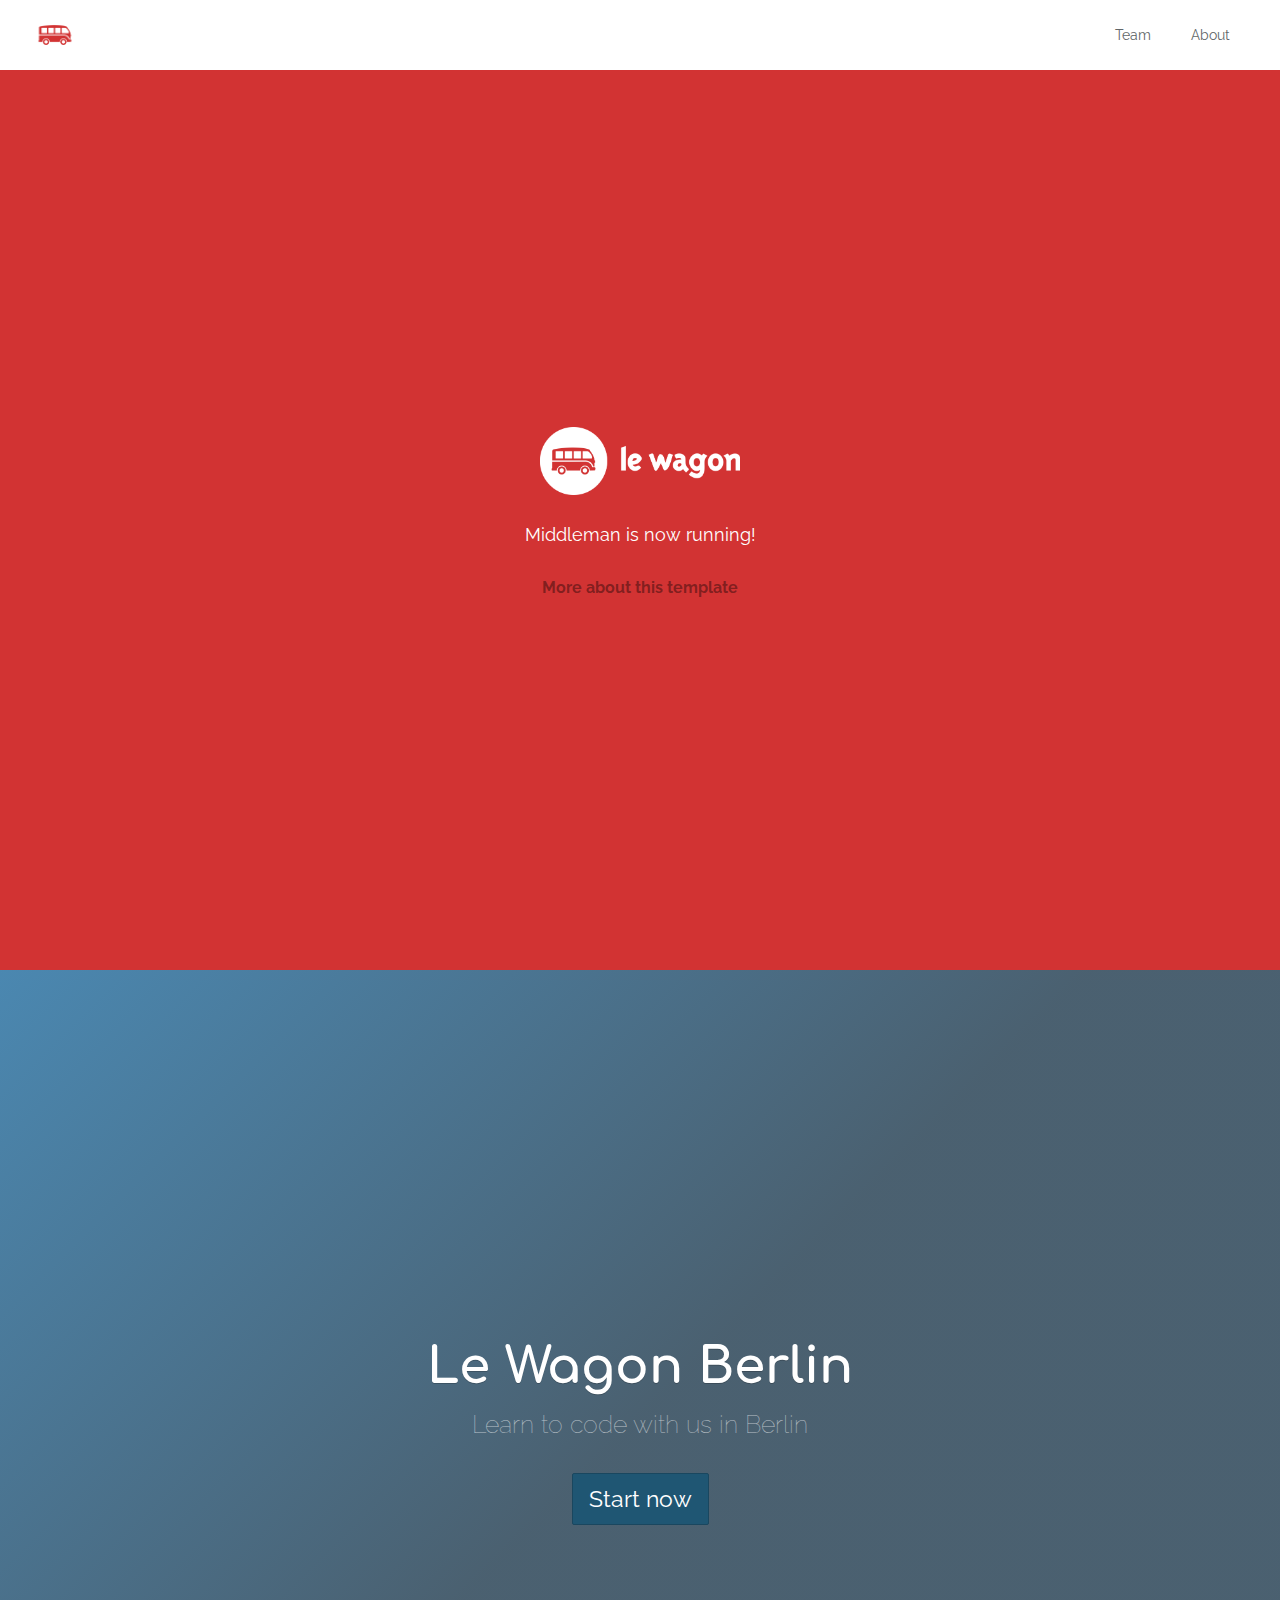
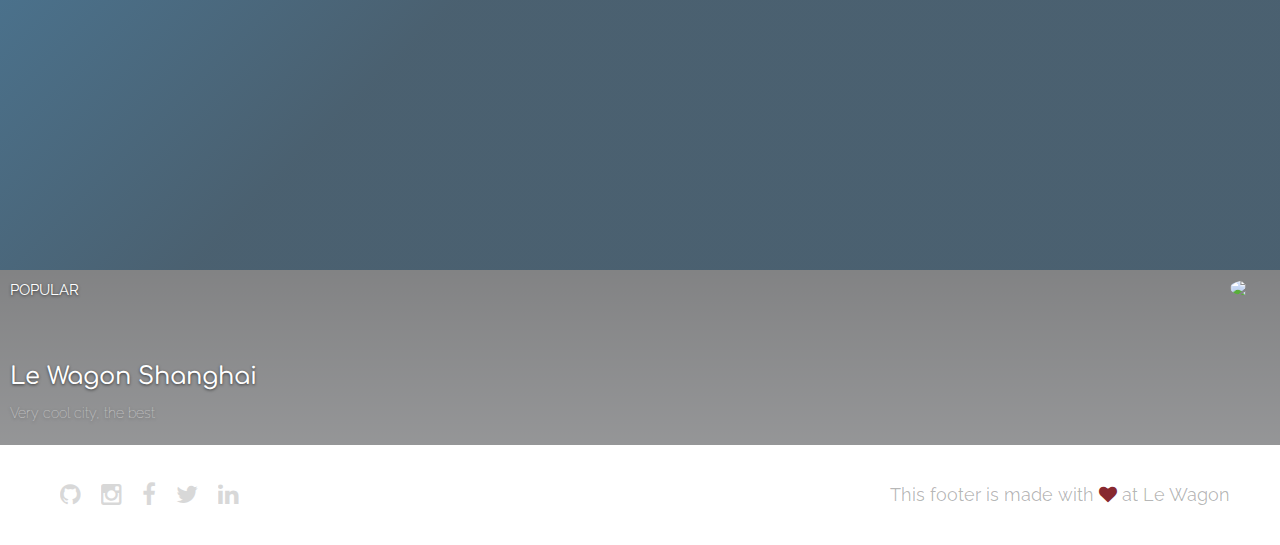
==== commit 95f7337a: "Automated commit at 2017-08-07 10:26:26 UTC by middleman-deploy 2.0.0-alpha" ====
--- a/index.html
+++ b/index.html
@@ -7,7 +7,7 @@
           content="width=device-width, initial-scale=1, shrink-to-fit=no">
     <!-- Use the title from a page's frontmatter if it has one -->
     <title>Le Wagon - Middleman</title>
-    <link href="stylesheets/application-a78bb00f.css" rel="stylesheet" />
+    <link href="stylesheets/application-0b47964c.css" rel="stylesheet" />
     <script src="javascripts/application-93de88c9.js"></script>
     <link href="images/favicon-f15af148.png" rel="icon" type="image/png" />
   </head>
--- a/stylesheets/application-0b47964c.css
+++ b/stylesheets/application-0b47964c.css
@@ -0,0 +1,8 @@
+@import url("https://fonts.googleapis.com/css?family=Comfortaa|Raleway");/*!
+ * Bootstrap v3.3.7 (http://getbootstrap.com)
+ * Copyright 2011-2016 Twitter, Inc.
+ * Licensed under MIT (https://github.com/twbs/bootstrap/blob/master/LICENSE)
+ *//*! normalize.css v3.0.3 | MIT License | github.com/necolas/normalize.css */html{font-family:sans-serif;-ms-text-size-adjust:100%;-webkit-text-size-adjust:100%}body{margin:0}article,aside,details,figcaption,figure,footer,header,hgroup,main,menu,nav,section,summary{display:block}audio,canvas,progress,video{display:inline-block;vertical-align:baseline}audio:not([controls]){display:none;height:0}[hidden],template{display:none}a{background-color:transparent}a:active,a:hover{outline:0}abbr[title]{border-bottom:1px dotted}b,strong{font-weight:bold}dfn{font-style:italic}h1{font-size:2em;margin:0.67em 0}mark{background:#ff0;color:#000}small{font-size:80%}sub,sup{font-size:75%;line-height:0;position:relative;vertical-align:baseline}sup{top:-0.5em}sub{bottom:-0.25em}img{border:0}svg:not(:root){overflow:hidden}figure{margin:1em 40px}hr{-webkit-box-sizing:content-box;box-sizing:content-box;height:0}pre{overflow:auto}code,kbd,pre,samp{font-family:monospace, monospace;font-size:1em}button,input,optgroup,select,textarea{color:inherit;font:inherit;margin:0}button{overflow:visible}button,select{text-transform:none}button,html input[type="button"],input[type="reset"],input[type="submit"]{-webkit-appearance:button;cursor:pointer}button[disabled],html input[disabled]{cursor:default}button::-moz-focus-inner,input::-moz-focus-inner{border:0;padding:0}input{line-height:normal}input[type="checkbox"],input[type="radio"]{-webkit-box-sizing:border-box;box-sizing:border-box;padding:0}input[type="number"]::-webkit-inner-spin-button,input[type="number"]::-webkit-outer-spin-button{height:auto}input[type="search"]{-webkit-appearance:textfield;-webkit-box-sizing:content-box;box-sizing:content-box}input[type="search"]::-webkit-search-cancel-button,input[type="search"]::-webkit-search-decoration{-webkit-appearance:none}fieldset{border:1px solid #c0c0c0;margin:0 2px;padding:0.35em 0.625em 0.75em}legend{border:0;padding:0}textarea{overflow:auto}optgroup{font-weight:bold}table{border-collapse:collapse;border-spacing:0}td,th{padding:0}/*! Source: https://github.com/h5bp/html5-boilerplate/blob/master/src/css/main.css */@media print{*,*:before,*:after{background:transparent !important;color:#000 !important;-webkit-box-shadow:none !important;box-shadow:none !important;text-shadow:none !important}a,a:visited{text-decoration:underline}a[href]:after{content:" (" attr(href) ")"}abbr[title]:after{content:" (" attr(title) ")"}a[href^="#"]:after,a[href^="javascript:"]:after{content:""}pre,blockquote{border:1px solid #999;page-break-inside:avoid}thead{display:table-header-group}tr,img{page-break-inside:avoid}img{max-width:100% !important}p,h2,h3{orphans:3;widows:3}h2,h3{page-break-after:avoid}.navbar{display:none}.btn>.caret,.dropup>.btn>.caret{border-top-color:#000 !important}.label{border:1px solid #000}.table{border-collapse:collapse !important}.table td,.table th{background-color:#fff !important}.table-bordered th,.table-bordered td{border:1px solid #ddd !important}}@font-face{font-family:'Glyphicons Halflings';src:url("../assets/bootstrap/glyphicons-halflings-regular-86b6f62b.eot");src:url("../assets/bootstrap/glyphicons-halflings-regular-86b6f62b.eot?#iefix") format("embedded-opentype"),url("../assets/bootstrap/glyphicons-halflings-regular-ca35b697.woff2") format("woff2"),url("../assets/bootstrap/glyphicons-halflings-regular-278e49a8.woff") format("woff"),url("../assets/bootstrap/glyphicons-halflings-regular-44bc1850.ttf") format("truetype"),url("../assets/bootstrap/glyphicons-halflings-regular-de51a849.svg#glyphicons_halflingsregular") format("svg")}.glyphicon{position:relative;top:1px;display:inline-block;font-family:'Glyphicons Halflings';font-style:normal;font-weight:normal;line-height:1;-webkit-font-smoothing:antialiased;-moz-osx-font-smoothing:grayscale}.glyphicon-asterisk:before{content:"\002a"}.glyphicon-plus:before{content:"\002b"}.glyphicon-euro:before,.glyphicon-eur:before{content:"\20ac"}.glyphicon-minus:before{content:"\2212"}.glyphicon-cloud:before{content:"\2601"}.glyphicon-envelope:before{content:"\2709"}.glyphicon-pencil:before{content:"\270f"}.glyphicon-glass:before{content:"\e001"}.glyphicon-music:before{content:"\e002"}.glyphicon-search:before{content:"\e003"}.glyphicon-heart:before{content:"\e005"}.glyphicon-star:before{content:"\e006"}.glyphicon-star-empty:before{content:"\e007"}.glyphicon-user:before{content:"\e008"}.glyphicon-film:before{content:"\e009"}.glyphicon-th-large:before{content:"\e010"}.glyphicon-th:before{content:"\e011"}.glyphicon-th-list:before{content:"\e012"}.glyphicon-ok:before{content:"\e013"}.glyphicon-remove:before{content:"\e014"}.glyphicon-zoom-in:before{content:"\e015"}.glyphicon-zoom-out:before{content:"\e016"}.glyphicon-off:before{content:"\e017"}.glyphicon-signal:before{content:"\e018"}.glyphicon-cog:before{content:"\e019"}.glyphicon-trash:before{content:"\e020"}.glyphicon-home:before{content:"\e021"}.glyphicon-file:before{content:"\e022"}.glyphicon-time:before{content:"\e023"}.glyphicon-road:before{content:"\e024"}.glyphicon-download-alt:before{content:"\e025"}.glyphicon-download:before{content:"\e026"}.glyphicon-upload:before{content:"\e027"}.glyphicon-inbox:before{content:"\e028"}.glyphicon-play-circle:before{content:"\e029"}.glyphicon-repeat:before{content:"\e030"}.glyphicon-refresh:before{content:"\e031"}.glyphicon-list-alt:before{content:"\e032"}.glyphicon-lock:before{content:"\e033"}.glyphicon-flag:before{content:"\e034"}.glyphicon-headphones:before{content:"\e035"}.glyphicon-volume-off:before{content:"\e036"}.glyphicon-volume-down:before{content:"\e037"}.glyphicon-volume-up:before{content:"\e038"}.glyphicon-qrcode:before{content:"\e039"}.glyphicon-barcode:before{content:"\e040"}.glyphicon-tag:before{content:"\e041"}.glyphicon-tags:before{content:"\e042"}.glyphicon-book:before{content:"\e043"}.glyphicon-bookmark:before{content:"\e044"}.glyphicon-print:before{content:"\e045"}.glyphicon-camera:before{content:"\e046"}.glyphicon-font:before{content:"\e047"}.glyphicon-bold:before{content:"\e048"}.glyphicon-italic:before{content:"\e049"}.glyphicon-text-height:before{content:"\e050"}.glyphicon-text-width:before{content:"\e051"}.glyphicon-align-left:before{content:"\e052"}.glyphicon-align-center:before{content:"\e053"}.glyphicon-align-right:before{content:"\e054"}.glyphicon-align-justify:before{content:"\e055"}.glyphicon-list:before{content:"\e056"}.glyphicon-indent-left:before{content:"\e057"}.glyphicon-indent-right:before{content:"\e058"}.glyphicon-facetime-video:before{content:"\e059"}.glyphicon-picture:before{content:"\e060"}.glyphicon-map-marker:before{content:"\e062"}.glyphicon-adjust:before{content:"\e063"}.glyphicon-tint:before{content:"\e064"}.glyphicon-edit:before{content:"\e065"}.glyphicon-share:before{content:"\e066"}.glyphicon-check:before{content:"\e067"}.glyphicon-move:before{content:"\e068"}.glyphicon-step-backward:before{content:"\e069"}.glyphicon-fast-backward:before{content:"\e070"}.glyphicon-backward:before{content:"\e071"}.glyphicon-play:before{content:"\e072"}.glyphicon-pause:before{content:"\e073"}.glyphicon-stop:before{content:"\e074"}.glyphicon-forward:before{content:"\e075"}.glyphicon-fast-forward:before{content:"\e076"}.glyphicon-step-forward:before{content:"\e077"}.glyphicon-eject:before{content:"\e078"}.glyphicon-chevron-left:before{content:"\e079"}.glyphicon-chevron-right:before{content:"\e080"}.glyphicon-plus-sign:before{content:"\e081"}.glyphicon-minus-sign:before{content:"\e082"}.glyphicon-remove-sign:before{content:"\e083"}.glyphicon-ok-sign:before{content:"\e084"}.glyphicon-question-sign:before{content:"\e085"}.glyphicon-info-sign:before{content:"\e086"}.glyphicon-screenshot:before{content:"\e087"}.glyphicon-remove-circle:before{content:"\e088"}.glyphicon-ok-circle:before{content:"\e089"}.glyphicon-ban-circle:before{content:"\e090"}.glyphicon-arrow-left:before{content:"\e091"}.glyphicon-arrow-right:before{content:"\e092"}.glyphicon-arrow-up:before{content:"\e093"}.glyphicon-arrow-down:before{content:"\e094"}.glyphicon-share-alt:before{content:"\e095"}.glyphicon-resize-full:before{content:"\e096"}.glyphicon-resize-small:before{content:"\e097"}.glyphicon-exclamation-sign:before{content:"\e101"}.glyphicon-gift:before{content:"\e102"}.glyphicon-leaf:before{content:"\e103"}.glyphicon-fire:before{content:"\e104"}.glyphicon-eye-open:before{content:"\e105"}.glyphicon-eye-close:before{content:"\e106"}.glyphicon-warning-sign:before{content:"\e107"}.glyphicon-plane:before{content:"\e108"}.glyphicon-calendar:before{content:"\e109"}.glyphicon-random:before{content:"\e110"}.glyphicon-comment:before{content:"\e111"}.glyphicon-magnet:before{content:"\e112"}.glyphicon-chevron-up:before{content:"\e113"}.glyphicon-chevron-down:before{content:"\e114"}.glyphicon-retweet:before{content:"\e115"}.glyphicon-shopping-cart:before{content:"\e116"}.glyphicon-folder-close:before{content:"\e117"}.glyphicon-folder-open:before{content:"\e118"}.glyphicon-resize-vertical:before{content:"\e119"}.glyphicon-resize-horizontal:before{content:"\e120"}.glyphicon-hdd:before{content:"\e121"}.glyphicon-bullhorn:before{content:"\e122"}.glyphicon-bell:before{content:"\e123"}.glyphicon-certificate:before{content:"\e124"}.glyphicon-thumbs-up:before{content:"\e125"}.glyphicon-thumbs-down:before{content:"\e126"}.glyphicon-hand-right:before{content:"\e127"}.glyphicon-hand-left:before{content:"\e128"}.glyphicon-hand-up:before{content:"\e129"}.glyphicon-hand-down:before{content:"\e130"}.glyphicon-circle-arrow-right:before{content:"\e131"}.glyphicon-circle-arrow-left:before{content:"\e132"}.glyphicon-circle-arrow-up:before{content:"\e133"}.glyphicon-circle-arrow-down:before{content:"\e134"}.glyphicon-globe:before{content:"\e135"}.glyphicon-wrench:before{content:"\e136"}.glyphicon-tasks:before{content:"\e137"}.glyphicon-filter:before{content:"\e138"}.glyphicon-briefcase:before{content:"\e139"}.glyphicon-fullscreen:before{content:"\e140"}.glyphicon-dashboard:before{content:"\e141"}.glyphicon-paperclip:before{content:"\e142"}.glyphicon-heart-empty:before{content:"\e143"}.glyphicon-link:before{content:"\e144"}.glyphicon-phone:before{content:"\e145"}.glyphicon-pushpin:before{content:"\e146"}.glyphicon-usd:before{content:"\e148"}.glyphicon-gbp:before{content:"\e149"}.glyphicon-sort:before{content:"\e150"}.glyphicon-sort-by-alphabet:before{content:"\e151"}.glyphicon-sort-by-alphabet-alt:before{content:"\e152"}.glyphicon-sort-by-order:before{content:"\e153"}.glyphicon-sort-by-order-alt:before{content:"\e154"}.glyphicon-sort-by-attributes:before{content:"\e155"}.glyphicon-sort-by-attributes-alt:before{content:"\e156"}.glyphicon-unchecked:before{content:"\e157"}.glyphicon-expand:before{content:"\e158"}.glyphicon-collapse-down:before{content:"\e159"}.glyphicon-collapse-up:before{content:"\e160"}.glyphicon-log-in:before{content:"\e161"}.glyphicon-flash:before{content:"\e162"}.glyphicon-log-out:before{content:"\e163"}.glyphicon-new-window:before{content:"\e164"}.glyphicon-record:before{content:"\e165"}.glyphicon-save:before{content:"\e166"}.glyphicon-open:before{content:"\e167"}.glyphicon-saved:before{content:"\e168"}.glyphicon-import:before{content:"\e169"}.glyphicon-export:before{content:"\e170"}.glyphicon-send:before{content:"\e171"}.glyphicon-floppy-disk:before{content:"\e172"}.glyphicon-floppy-saved:before{content:"\e173"}.glyphicon-floppy-remove:before{content:"\e174"}.glyphicon-floppy-save:before{content:"\e175"}.glyphicon-floppy-open:before{content:"\e176"}.glyphicon-credit-card:before{content:"\e177"}.glyphicon-transfer:before{content:"\e178"}.glyphicon-cutlery:before{content:"\e179"}.glyphicon-header:before{content:"\e180"}.glyphicon-compressed:before{content:"\e181"}.glyphicon-earphone:before{content:"\e182"}.glyphicon-phone-alt:before{content:"\e183"}.glyphicon-tower:before{content:"\e184"}.glyphicon-stats:before{content:"\e185"}.glyphicon-sd-video:before{content:"\e186"}.glyphicon-hd-video:before{content:"\e187"}.glyphicon-subtitles:before{content:"\e188"}.glyphicon-sound-stereo:before{content:"\e189"}.glyphicon-sound-dolby:before{content:"\e190"}.glyphicon-sound-5-1:before{content:"\e191"}.glyphicon-sound-6-1:before{content:"\e192"}.glyphicon-sound-7-1:before{content:"\e193"}.glyphicon-copyright-mark:before{content:"\e194"}.glyphicon-registration-mark:before{content:"\e195"}.glyphicon-cloud-download:before{content:"\e197"}.glyphicon-cloud-upload:before{content:"\e198"}.glyphicon-tree-conifer:before{content:"\e199"}.glyphicon-tree-deciduous:before{content:"\e200"}.glyphicon-cd:before{content:"\e201"}.glyphicon-save-file:before{content:"\e202"}.glyphicon-open-file:before{content:"\e203"}.glyphicon-level-up:before{content:"\e204"}.glyphicon-copy:before{content:"\e205"}.glyphicon-paste:before{content:"\e206"}.glyphicon-alert:before{content:"\e209"}.glyphicon-equalizer:before{content:"\e210"}.glyphicon-king:before{content:"\e211"}.glyphicon-queen:before{content:"\e212"}.glyphicon-pawn:before{content:"\e213"}.glyphicon-bishop:before{content:"\e214"}.glyphicon-knight:before{content:"\e215"}.glyphicon-baby-formula:before{content:"\e216"}.glyphicon-tent:before{content:"\26fa"}.glyphicon-blackboard:before{content:"\e218"}.glyphicon-bed:before{content:"\e219"}.glyphicon-apple:before{content:"\f8ff"}.glyphicon-erase:before{content:"\e221"}.glyphicon-hourglass:before{content:"\231b"}.glyphicon-lamp:before{content:"\e223"}.glyphicon-duplicate:before{content:"\e224"}.glyphicon-piggy-bank:before{content:"\e225"}.glyphicon-scissors:before{content:"\e226"}.glyphicon-bitcoin:before{content:"\e227"}.glyphicon-btc:before{content:"\e227"}.glyphicon-xbt:before{content:"\e227"}.glyphicon-yen:before{content:"\00a5"}.glyphicon-jpy:before{content:"\00a5"}.glyphicon-ruble:before{content:"\20bd"}.glyphicon-rub:before{content:"\20bd"}.glyphicon-scale:before{content:"\e230"}.glyphicon-ice-lolly:before{content:"\e231"}.glyphicon-ice-lolly-tasted:before{content:"\e232"}.glyphicon-education:before{content:"\e233"}.glyphicon-option-horizontal:before{content:"\e234"}.glyphicon-option-vertical:before{content:"\e235"}.glyphicon-menu-hamburger:before{content:"\e236"}.glyphicon-modal-window:before{content:"\e237"}.glyphicon-oil:before{content:"\e238"}.glyphicon-grain:before{content:"\e239"}.glyphicon-sunglasses:before{content:"\e240"}.glyphicon-text-size:before{content:"\e241"}.glyphicon-text-color:before{content:"\e242"}.glyphicon-text-background:before{content:"\e243"}.glyphicon-object-align-top:before{content:"\e244"}.glyphicon-object-align-bottom:before{content:"\e245"}.glyphicon-object-align-horizontal:before{content:"\e246"}.glyphicon-object-align-left:before{content:"\e247"}.glyphicon-object-align-vertical:before{content:"\e248"}.glyphicon-object-align-right:before{content:"\e249"}.glyphicon-triangle-right:before{content:"\e250"}.glyphicon-triangle-left:before{content:"\e251"}.glyphicon-triangle-bottom:before{content:"\e252"}.glyphicon-triangle-top:before{content:"\e253"}.glyphicon-console:before{content:"\e254"}.glyphicon-superscript:before{content:"\e255"}.glyphicon-subscript:before{content:"\e256"}.glyphicon-menu-left:before{content:"\e257"}.glyphicon-menu-right:before{content:"\e258"}.glyphicon-menu-down:before{content:"\e259"}.glyphicon-menu-up:before{content:"\e260"}*{-webkit-box-sizing:border-box;box-sizing:border-box}*:before,*:after{-webkit-box-sizing:border-box;box-sizing:border-box}html{font-size:10px;-webkit-tap-highlight-color:transparent}body{font-family:"Raleway", "Helvetica", "sans-serif";font-size:18px;line-height:1.42857143;color:#27282E;background-color:#BABBBD}input,button,select,textarea{font-family:inherit;font-size:inherit;line-height:inherit}a{color:#1F5673;text-decoration:none}a:hover,a:focus{color:#0f2937;text-decoration:underline}a:focus{outline:5px auto -webkit-focus-ring-color;outline-offset:-2px}figure{margin:0}img{vertical-align:middle}.img-responsive{display:block;max-width:100%;height:auto}.img-rounded{border-radius:2px}.img-thumbnail{padding:4px;line-height:1.42857143;background-color:#BABBBD;border:1px solid #ddd;border-radius:2px;-webkit-transition:all 0.2s ease-in-out;transition:all 0.2s ease-in-out;display:inline-block;max-width:100%;height:auto}.img-circle{border-radius:50%}hr{margin-top:25px;margin-bottom:25px;border:0;border-top:1px solid white}.sr-only{position:absolute;width:1px;height:1px;margin:-1px;padding:0;overflow:hidden;clip:rect(0, 0, 0, 0);border:0}.sr-only-focusable:active,.sr-only-focusable:focus{position:static;width:auto;height:auto;margin:0;overflow:visible;clip:auto}[role="button"]{cursor:pointer}h1,h2,h3,h4,h5,h6,.h1,.h2,.h3,.h4,.h5,.h6{font-family:"Comfortaa", "Helvetica", "sans-serif";font-weight:500;line-height:1.1;color:inherit}h1 small,h1 .small,h2 small,h2 .small,h3 small,h3 .small,h4 small,h4 .small,h5 small,h5 .small,h6 small,h6 .small,.h1 small,.h1 .small,.h2 small,.h2 .small,.h3 small,.h3 .small,.h4 small,.h4 .small,.h5 small,.h5 .small,.h6 small,.h6 .small{font-weight:normal;line-height:1;color:#9a9ca9}h1,.h1,h2,.h2,h3,.h3{margin-top:25px;margin-bottom:12.5px}h1 small,h1 .small,.h1 small,.h1 .small,h2 small,h2 .small,.h2 small,.h2 .small,h3 small,h3 .small,.h3 small,.h3 .small{font-size:65%}h4,.h4,h5,.h5,h6,.h6{margin-top:12.5px;margin-bottom:12.5px}h4 small,h4 .small,.h4 small,.h4 .small,h5 small,h5 .small,.h5 small,.h5 .small,h6 small,h6 .small,.h6 small,.h6 .small{font-size:75%}h1,.h1{font-size:46px}h2,.h2{font-size:38px}h3,.h3{font-size:31px}h4,.h4{font-size:23px}h5,.h5{font-size:18px}h6,.h6{font-size:16px}p{margin:0 0 12.5px}.lead{margin-bottom:25px;font-size:20px;font-weight:300;line-height:1.4}@media (min-width: 768px){.lead{font-size:27px}}small,.small{font-size:88%}mark,.mark{background-color:#fcf8e3;padding:.2em}.text-left{text-align:left}.text-right{text-align:right}.text-center{text-align:center}.text-justify{text-align:justify}.text-nowrap{white-space:nowrap}.text-lowercase{text-transform:lowercase}.text-uppercase,.initialism{text-transform:uppercase}.text-capitalize{text-transform:capitalize}.text-muted{color:#9a9ca9}.text-primary{color:#1F5673}a.text-primary:hover,a.text-primary:focus{color:#14384b}.text-success{color:#3c763d}a.text-success:hover,a.text-success:focus{color:#2b542c}.text-info{color:#31708f}a.text-info:hover,a.text-info:focus{color:#245269}.text-warning{color:#8a6d3b}a.text-warning:hover,a.text-warning:focus{color:#66512c}.text-danger{color:#a94442}a.text-danger:hover,a.text-danger:focus{color:#843534}.bg-primary{color:#fff}.bg-primary{background-color:#1F5673}a.bg-primary:hover,a.bg-primary:focus{background-color:#14384b}.bg-success{background-color:#dff0d8}a.bg-success:hover,a.bg-success:focus{background-color:#c1e2b3}.bg-info{background-color:#d9edf7}a.bg-info:hover,a.bg-info:focus{background-color:#afd9ee}.bg-warning{background-color:#fcf8e3}a.bg-warning:hover,a.bg-warning:focus{background-color:#f7ecb5}.bg-danger{background-color:#f2dede}a.bg-danger:hover,a.bg-danger:focus{background-color:#e4b9b9}.page-header{padding-bottom:11.5px;margin:50px 0 25px;border-bottom:1px solid white}ul,ol{margin-top:0;margin-bottom:12.5px}ul ul,ul ol,ol ul,ol ol{margin-bottom:0}.list-unstyled{padding-left:0;list-style:none}.list-inline{padding-left:0;list-style:none;margin-left:-5px}.list-inline>li{display:inline-block;padding-left:5px;padding-right:5px}dl{margin-top:0;margin-bottom:25px}dt,dd{line-height:1.42857143}dt{font-weight:bold}dd{margin-left:0}.dl-horizontal dd:before,.dl-horizontal dd:after{content:" ";display:table}.dl-horizontal dd:after{clear:both}@media (min-width: 768px){.dl-horizontal dt{float:left;width:160px;clear:left;text-align:right;overflow:hidden;text-overflow:ellipsis;white-space:nowrap}.dl-horizontal dd{margin-left:180px}}abbr[title],abbr[data-original-title]{cursor:help;border-bottom:1px dotted #9a9ca9}.initialism{font-size:90%}blockquote{padding:12.5px 25px;margin:0 0 25px;font-size:22.5px;border-left:5px solid white}blockquote p:last-child,blockquote ul:last-child,blockquote ol:last-child{margin-bottom:0}blockquote footer,blockquote small,blockquote .small{display:block;font-size:80%;line-height:1.42857143;color:#9a9ca9}blockquote footer:before,blockquote small:before,blockquote .small:before{content:'\2014 \00A0'}.blockquote-reverse,blockquote.pull-right{padding-right:15px;padding-left:0;border-right:5px solid white;border-left:0;text-align:right}.blockquote-reverse footer:before,.blockquote-reverse small:before,.blockquote-reverse .small:before,blockquote.pull-right footer:before,blockquote.pull-right small:before,blockquote.pull-right .small:before{content:''}.blockquote-reverse footer:after,.blockquote-reverse small:after,.blockquote-reverse .small:after,blockquote.pull-right footer:after,blockquote.pull-right small:after,blockquote.pull-right .small:after{content:'\00A0 \2014'}address{margin-bottom:25px;font-style:normal;line-height:1.42857143}code,kbd,pre,samp{font-family:Menlo, Monaco, Consolas, "Courier New", monospace}code{padding:2px 4px;font-size:90%;color:#c7254e;background-color:#f9f2f4;border-radius:2px}kbd{padding:2px 4px;font-size:90%;color:#fff;background-color:#333;border-radius:2px;-webkit-box-shadow:inset 0 -1px 0 rgba(0,0,0,0.25);box-shadow:inset 0 -1px 0 rgba(0,0,0,0.25)}kbd kbd{padding:0;font-size:100%;font-weight:bold;-webkit-box-shadow:none;box-shadow:none}pre{display:block;padding:12px;margin:0 0 12.5px;font-size:17px;line-height:1.42857143;word-break:break-all;word-wrap:break-word;color:#565865;background-color:#f5f5f5;border:1px solid #ccc;border-radius:2px}pre code{padding:0;font-size:inherit;color:inherit;white-space:pre-wrap;background-color:transparent;border-radius:0}.pre-scrollable{max-height:340px;overflow-y:scroll}.container{margin-right:auto;margin-left:auto;padding-left:15px;padding-right:15px}.container:before,.container:after{content:" ";display:table}.container:after{clear:both}@media (min-width: 768px){.container{width:750px}}@media (min-width: 992px){.container{width:970px}}@media (min-width: 1200px){.container{width:1170px}}.container-fluid{margin-right:auto;margin-left:auto;padding-left:15px;padding-right:15px}.container-fluid:before,.container-fluid:after{content:" ";display:table}.container-fluid:after{clear:both}.row{margin-left:-15px;margin-right:-15px}.row:before,.row:after{content:" ";display:table}.row:after{clear:both}.col-xs-1,.col-sm-1,.col-md-1,.col-lg-1,.col-xs-2,.col-sm-2,.col-md-2,.col-lg-2,.col-xs-3,.col-sm-3,.col-md-3,.col-lg-3,.col-xs-4,.col-sm-4,.col-md-4,.col-lg-4,.col-xs-5,.col-sm-5,.col-md-5,.col-lg-5,.col-xs-6,.col-sm-6,.col-md-6,.col-lg-6,.col-xs-7,.col-sm-7,.col-md-7,.col-lg-7,.col-xs-8,.col-sm-8,.col-md-8,.col-lg-8,.col-xs-9,.col-sm-9,.col-md-9,.col-lg-9,.col-xs-10,.col-sm-10,.col-md-10,.col-lg-10,.col-xs-11,.col-sm-11,.col-md-11,.col-lg-11,.col-xs-12,.col-sm-12,.col-md-12,.col-lg-12{position:relative;min-height:1px;padding-left:15px;padding-right:15px}.col-xs-1,.col-xs-2,.col-xs-3,.col-xs-4,.col-xs-5,.col-xs-6,.col-xs-7,.col-xs-8,.col-xs-9,.col-xs-10,.col-xs-11,.col-xs-12{float:left}.col-xs-1{width:8.33333333%}.col-xs-2{width:16.66666667%}.col-xs-3{width:25%}.col-xs-4{width:33.33333333%}.col-xs-5{width:41.66666667%}.col-xs-6{width:50%}.col-xs-7{width:58.33333333%}.col-xs-8{width:66.66666667%}.col-xs-9{width:75%}.col-xs-10{width:83.33333333%}.col-xs-11{width:91.66666667%}.col-xs-12{width:100%}.col-xs-pull-0{right:auto}.col-xs-pull-1{right:8.33333333%}.col-xs-pull-2{right:16.66666667%}.col-xs-pull-3{right:25%}.col-xs-pull-4{right:33.33333333%}.col-xs-pull-5{right:41.66666667%}.col-xs-pull-6{right:50%}.col-xs-pull-7{right:58.33333333%}.col-xs-pull-8{right:66.66666667%}.col-xs-pull-9{right:75%}.col-xs-pull-10{right:83.33333333%}.col-xs-pull-11{right:91.66666667%}.col-xs-pull-12{right:100%}.col-xs-push-0{left:auto}.col-xs-push-1{left:8.33333333%}.col-xs-push-2{left:16.66666667%}.col-xs-push-3{left:25%}.col-xs-push-4{left:33.33333333%}.col-xs-push-5{left:41.66666667%}.col-xs-push-6{left:50%}.col-xs-push-7{left:58.33333333%}.col-xs-push-8{left:66.66666667%}.col-xs-push-9{left:75%}.col-xs-push-10{left:83.33333333%}.col-xs-push-11{left:91.66666667%}.col-xs-push-12{left:100%}.col-xs-offset-0{margin-left:0%}.col-xs-offset-1{margin-left:8.33333333%}.col-xs-offset-2{margin-left:16.66666667%}.col-xs-offset-3{margin-left:25%}.col-xs-offset-4{margin-left:33.33333333%}.col-xs-offset-5{margin-left:41.66666667%}.col-xs-offset-6{margin-left:50%}.col-xs-offset-7{margin-left:58.33333333%}.col-xs-offset-8{margin-left:66.66666667%}.col-xs-offset-9{margin-left:75%}.col-xs-offset-10{margin-left:83.33333333%}.col-xs-offset-11{margin-left:91.66666667%}.col-xs-offset-12{margin-left:100%}@media (min-width: 768px){.col-sm-1,.col-sm-2,.col-sm-3,.col-sm-4,.col-sm-5,.col-sm-6,.col-sm-7,.col-sm-8,.col-sm-9,.col-sm-10,.col-sm-11,.col-sm-12{float:left}.col-sm-1{width:8.33333333%}.col-sm-2{width:16.66666667%}.col-sm-3{width:25%}.col-sm-4{width:33.33333333%}.col-sm-5{width:41.66666667%}.col-sm-6{width:50%}.col-sm-7{width:58.33333333%}.col-sm-8{width:66.66666667%}.col-sm-9{width:75%}.col-sm-10{width:83.33333333%}.col-sm-11{width:91.66666667%}.col-sm-12{width:100%}.col-sm-pull-0{right:auto}.col-sm-pull-1{right:8.33333333%}.col-sm-pull-2{right:16.66666667%}.col-sm-pull-3{right:25%}.col-sm-pull-4{right:33.33333333%}.col-sm-pull-5{right:41.66666667%}.col-sm-pull-6{right:50%}.col-sm-pull-7{right:58.33333333%}.col-sm-pull-8{right:66.66666667%}.col-sm-pull-9{right:75%}.col-sm-pull-10{right:83.33333333%}.col-sm-pull-11{right:91.66666667%}.col-sm-pull-12{right:100%}.col-sm-push-0{left:auto}.col-sm-push-1{left:8.33333333%}.col-sm-push-2{left:16.66666667%}.col-sm-push-3{left:25%}.col-sm-push-4{left:33.33333333%}.col-sm-push-5{left:41.66666667%}.col-sm-push-6{left:50%}.col-sm-push-7{left:58.33333333%}.col-sm-push-8{left:66.66666667%}.col-sm-push-9{left:75%}.col-sm-push-10{left:83.33333333%}.col-sm-push-11{left:91.66666667%}.col-sm-push-12{left:100%}.col-sm-offset-0{margin-left:0%}.col-sm-offset-1{margin-left:8.33333333%}.col-sm-offset-2{margin-left:16.66666667%}.col-sm-offset-3{margin-left:25%}.col-sm-offset-4{margin-left:33.33333333%}.col-sm-offset-5{margin-left:41.66666667%}.col-sm-offset-6{margin-left:50%}.col-sm-offset-7{margin-left:58.33333333%}.col-sm-offset-8{margin-left:66.66666667%}.col-sm-offset-9{margin-left:75%}.col-sm-offset-10{margin-left:83.33333333%}.col-sm-offset-11{margin-left:91.66666667%}.col-sm-offset-12{margin-left:100%}}@media (min-width: 992px){.col-md-1,.col-md-2,.col-md-3,.col-md-4,.col-md-5,.col-md-6,.col-md-7,.col-md-8,.col-md-9,.col-md-10,.col-md-11,.col-md-12{float:left}.col-md-1{width:8.33333333%}.col-md-2{width:16.66666667%}.col-md-3{width:25%}.col-md-4{width:33.33333333%}.col-md-5{width:41.66666667%}.col-md-6{width:50%}.col-md-7{width:58.33333333%}.col-md-8{width:66.66666667%}.col-md-9{width:75%}.col-md-10{width:83.33333333%}.col-md-11{width:91.66666667%}.col-md-12{width:100%}.col-md-pull-0{right:auto}.col-md-pull-1{right:8.33333333%}.col-md-pull-2{right:16.66666667%}.col-md-pull-3{right:25%}.col-md-pull-4{right:33.33333333%}.col-md-pull-5{right:41.66666667%}.col-md-pull-6{right:50%}.col-md-pull-7{right:58.33333333%}.col-md-pull-8{right:66.66666667%}.col-md-pull-9{right:75%}.col-md-pull-10{right:83.33333333%}.col-md-pull-11{right:91.66666667%}.col-md-pull-12{right:100%}.col-md-push-0{left:auto}.col-md-push-1{left:8.33333333%}.col-md-push-2{left:16.66666667%}.col-md-push-3{left:25%}.col-md-push-4{left:33.33333333%}.col-md-push-5{left:41.66666667%}.col-md-push-6{left:50%}.col-md-push-7{left:58.33333333%}.col-md-push-8{left:66.66666667%}.col-md-push-9{left:75%}.col-md-push-10{left:83.33333333%}.col-md-push-11{left:91.66666667%}.col-md-push-12{left:100%}.col-md-offset-0{margin-left:0%}.col-md-offset-1{margin-left:8.33333333%}.col-md-offset-2{margin-left:16.66666667%}.col-md-offset-3{margin-left:25%}.col-md-offset-4{margin-left:33.33333333%}.col-md-offset-5{margin-left:41.66666667%}.col-md-offset-6{margin-left:50%}.col-md-offset-7{margin-left:58.33333333%}.col-md-offset-8{margin-left:66.66666667%}.col-md-offset-9{margin-left:75%}.col-md-offset-10{margin-left:83.33333333%}.col-md-offset-11{margin-left:91.66666667%}.col-md-offset-12{margin-left:100%}}@media (min-width: 1200px){.col-lg-1,.col-lg-2,.col-lg-3,.col-lg-4,.col-lg-5,.col-lg-6,.col-lg-7,.col-lg-8,.col-lg-9,.col-lg-10,.col-lg-11,.col-lg-12{float:left}.col-lg-1{width:8.33333333%}.col-lg-2{width:16.66666667%}.col-lg-3{width:25%}.col-lg-4{width:33.33333333%}.col-lg-5{width:41.66666667%}.col-lg-6{width:50%}.col-lg-7{width:58.33333333%}.col-lg-8{width:66.66666667%}.col-lg-9{width:75%}.col-lg-10{width:83.33333333%}.col-lg-11{width:91.66666667%}.col-lg-12{width:100%}.col-lg-pull-0{right:auto}.col-lg-pull-1{right:8.33333333%}.col-lg-pull-2{right:16.66666667%}.col-lg-pull-3{right:25%}.col-lg-pull-4{right:33.33333333%}.col-lg-pull-5{right:41.66666667%}.col-lg-pull-6{right:50%}.col-lg-pull-7{right:58.33333333%}.col-lg-pull-8{right:66.66666667%}.col-lg-pull-9{right:75%}.col-lg-pull-10{right:83.33333333%}.col-lg-pull-11{right:91.66666667%}.col-lg-pull-12{right:100%}.col-lg-push-0{left:auto}.col-lg-push-1{left:8.33333333%}.col-lg-push-2{left:16.66666667%}.col-lg-push-3{left:25%}.col-lg-push-4{left:33.33333333%}.col-lg-push-5{left:41.66666667%}.col-lg-push-6{left:50%}.col-lg-push-7{left:58.33333333%}.col-lg-push-8{left:66.66666667%}.col-lg-push-9{left:75%}.col-lg-push-10{left:83.33333333%}.col-lg-push-11{left:91.66666667%}.col-lg-push-12{left:100%}.col-lg-offset-0{margin-left:0%}.col-lg-offset-1{margin-left:8.33333333%}.col-lg-offset-2{margin-left:16.66666667%}.col-lg-offset-3{margin-left:25%}.col-lg-offset-4{margin-left:33.33333333%}.col-lg-offset-5{margin-left:41.66666667%}.col-lg-offset-6{margin-left:50%}.col-lg-offset-7{margin-left:58.33333333%}.col-lg-offset-8{margin-left:66.66666667%}.col-lg-offset-9{margin-left:75%}.col-lg-offset-10{margin-left:83.33333333%}.col-lg-offset-11{margin-left:91.66666667%}.col-lg-offset-12{margin-left:100%}}table{background-color:transparent}caption{padding-top:8px;padding-bottom:8px;color:#9a9ca9;text-align:left}th{text-align:left}.table{width:100%;max-width:100%;margin-bottom:25px}.table>thead>tr>th,.table>thead>tr>td,.table>tbody>tr>th,.table>tbody>tr>td,.table>tfoot>tr>th,.table>tfoot>tr>td{padding:8px;line-height:1.42857143;vertical-align:top;border-top:1px solid #ddd}.table>thead>tr>th{vertical-align:bottom;border-bottom:2px solid #ddd}.table>caption+thead>tr:first-child>th,.table>caption+thead>tr:first-child>td,.table>colgroup+thead>tr:first-child>th,.table>colgroup+thead>tr:first-child>td,.table>thead:first-child>tr:first-child>th,.table>thead:first-child>tr:first-child>td{border-top:0}.table>tbody+tbody{border-top:2px solid #ddd}.table .table{background-color:#BABBBD}.table-condensed>thead>tr>th,.table-condensed>thead>tr>td,.table-condensed>tbody>tr>th,.table-condensed>tbody>tr>td,.table-condensed>tfoot>tr>th,.table-condensed>tfoot>tr>td{padding:5px}.table-bordered{border:1px solid #ddd}.table-bordered>thead>tr>th,.table-bordered>thead>tr>td,.table-bordered>tbody>tr>th,.table-bordered>tbody>tr>td,.table-bordered>tfoot>tr>th,.table-bordered>tfoot>tr>td{border:1px solid #ddd}.table-bordered>thead>tr>th,.table-bordered>thead>tr>td{border-bottom-width:2px}.table-striped>tbody>tr:nth-of-type(odd){background-color:#f9f9f9}.table-hover>tbody>tr:hover{background-color:#f5f5f5}table col[class*="col-"]{position:static;float:none;display:table-column}table td[class*="col-"],table th[class*="col-"]{position:static;float:none;display:table-cell}.table>thead>tr>td.active,.table>thead>tr>th.active,.table>thead>tr.active>td,.table>thead>tr.active>th,.table>tbody>tr>td.active,.table>tbody>tr>th.active,.table>tbody>tr.active>td,.table>tbody>tr.active>th,.table>tfoot>tr>td.active,.table>tfoot>tr>th.active,.table>tfoot>tr.active>td,.table>tfoot>tr.active>th{background-color:#f5f5f5}.table-hover>tbody>tr>td.active:hover,.table-hover>tbody>tr>th.active:hover,.table-hover>tbody>tr.active:hover>td,.table-hover>tbody>tr:hover>.active,.table-hover>tbody>tr.active:hover>th{background-color:#e8e8e8}.table>thead>tr>td.success,.table>thead>tr>th.success,.table>thead>tr.success>td,.table>thead>tr.success>th,.table>tbody>tr>td.success,.table>tbody>tr>th.success,.table>tbody>tr.success>td,.table>tbody>tr.success>th,.table>tfoot>tr>td.success,.table>tfoot>tr>th.success,.table>tfoot>tr.success>td,.table>tfoot>tr.success>th{background-color:#dff0d8}.table-hover>tbody>tr>td.success:hover,.table-hover>tbody>tr>th.success:hover,.table-hover>tbody>tr.success:hover>td,.table-hover>tbody>tr:hover>.success,.table-hover>tbody>tr.success:hover>th{background-color:#d0e9c6}.table>thead>tr>td.info,.table>thead>tr>th.info,.table>thead>tr.info>td,.table>thead>tr.info>th,.table>tbody>tr>td.info,.table>tbody>tr>th.info,.table>tbody>tr.info>td,.table>tbody>tr.info>th,.table>tfoot>tr>td.info,.table>tfoot>tr>th.info,.table>tfoot>tr.info>td,.table>tfoot>tr.info>th{background-color:#d9edf7}.table-hover>tbody>tr>td.info:hover,.table-hover>tbody>tr>th.info:hover,.table-hover>tbody>tr.info:hover>td,.table-hover>tbody>tr:hover>.info,.table-hover>tbody>tr.info:hover>th{background-color:#c4e3f3}.table>thead>tr>td.warning,.table>thead>tr>th.warning,.table>thead>tr.warning>td,.table>thead>tr.warning>th,.table>tbody>tr>td.warning,.table>tbody>tr>th.warning,.table>tbody>tr.warning>td,.table>tbody>tr.warning>th,.table>tfoot>tr>td.warning,.table>tfoot>tr>th.warning,.table>tfoot>tr.warning>td,.table>tfoot>tr.warning>th{background-color:#fcf8e3}.table-hover>tbody>tr>td.warning:hover,.table-hover>tbody>tr>th.warning:hover,.table-hover>tbody>tr.warning:hover>td,.table-hover>tbody>tr:hover>.warning,.table-hover>tbody>tr.warning:hover>th{background-color:#faf2cc}.table>thead>tr>td.danger,.table>thead>tr>th.danger,.table>thead>tr.danger>td,.table>thead>tr.danger>th,.table>tbody>tr>td.danger,.table>tbody>tr>th.danger,.table>tbody>tr.danger>td,.table>tbody>tr.danger>th,.table>tfoot>tr>td.danger,.table>tfoot>tr>th.danger,.table>tfoot>tr.danger>td,.table>tfoot>tr.danger>th{background-color:#f2dede}.table-hover>tbody>tr>td.danger:hover,.table-hover>tbody>tr>th.danger:hover,.table-hover>tbody>tr.danger:hover>td,.table-hover>tbody>tr:hover>.danger,.table-hover>tbody>tr.danger:hover>th{background-color:#ebcccc}.table-responsive{overflow-x:auto;min-height:0.01%}@media screen and (max-width: 767px){.table-responsive{width:100%;margin-bottom:18.75px;overflow-y:hidden;-ms-overflow-style:-ms-autohiding-scrollbar;border:1px solid #ddd}.table-responsive>.table{margin-bottom:0}.table-responsive>.table>thead>tr>th,.table-responsive>.table>thead>tr>td,.table-responsive>.table>tbody>tr>th,.table-responsive>.table>tbody>tr>td,.table-responsive>.table>tfoot>tr>th,.table-responsive>.table>tfoot>tr>td{white-space:nowrap}.table-responsive>.table-bordered{border:0}.table-responsive>.table-bordered>thead>tr>th:first-child,.table-responsive>.table-bordered>thead>tr>td:first-child,.table-responsive>.table-bordered>tbody>tr>th:first-child,.table-responsive>.table-bordered>tbody>tr>td:first-child,.table-responsive>.table-bordered>tfoot>tr>th:first-child,.table-responsive>.table-bordered>tfoot>tr>td:first-child{border-left:0}.table-responsive>.table-bordered>thead>tr>th:last-child,.table-responsive>.table-bordered>thead>tr>td:last-child,.table-responsive>.table-bordered>tbody>tr>th:last-child,.table-responsive>.table-bordered>tbody>tr>td:last-child,.table-responsive>.table-bordered>tfoot>tr>th:last-child,.table-responsive>.table-bordered>tfoot>tr>td:last-child{border-right:0}.table-responsive>.table-bordered>tbody>tr:last-child>th,.table-responsive>.table-bordered>tbody>tr:last-child>td,.table-responsive>.table-bordered>tfoot>tr:last-child>th,.table-responsive>.table-bordered>tfoot>tr:last-child>td{border-bottom:0}}fieldset{padding:0;margin:0;border:0;min-width:0}legend{display:block;width:100%;padding:0;margin-bottom:25px;font-size:27px;line-height:inherit;color:#565865;border:0;border-bottom:1px solid #e5e5e5}label{display:inline-block;max-width:100%;margin-bottom:5px;font-weight:bold}input[type="search"]{-webkit-box-sizing:border-box;box-sizing:border-box}input[type="radio"],input[type="checkbox"]{margin:4px 0 0;margin-top:1px \9;line-height:normal}input[type="file"]{display:block}input[type="range"]{display:block;width:100%}select[multiple],select[size]{height:auto}input[type="file"]:focus,input[type="radio"]:focus,input[type="checkbox"]:focus{outline:5px auto -webkit-focus-ring-color;outline-offset:-2px}output{display:block;padding-top:7px;font-size:18px;line-height:1.42857143;color:#27282E}.form-control{display:block;width:100%;height:39px;padding:6px 12px;font-size:18px;line-height:1.42857143;color:#27282E;background-color:#fff;background-image:none;border:1px solid #ccc;border-radius:2px;-webkit-box-shadow:inset 0 1px 1px rgba(0,0,0,0.075);box-shadow:inset 0 1px 1px rgba(0,0,0,0.075);-webkit-transition:border-color ease-in-out 0.15s, box-shadow ease-in-out 0.15s;-webkit-transition:border-color ease-in-out 0.15s, -webkit-box-shadow ease-in-out 0.15s;transition:border-color ease-in-out 0.15s, -webkit-box-shadow ease-in-out 0.15s;transition:border-color ease-in-out 0.15s, box-shadow ease-in-out 0.15s;transition:border-color ease-in-out 0.15s, box-shadow ease-in-out 0.15s, -webkit-box-shadow ease-in-out 0.15s}.form-control:focus{border-color:#66afe9;outline:0;-webkit-box-shadow:inset 0 1px 1px rgba(0,0,0,0.075),0 0 8px rgba(102,175,233,0.6);box-shadow:inset 0 1px 1px rgba(0,0,0,0.075),0 0 8px rgba(102,175,233,0.6)}.form-control::-moz-placeholder{color:#999;opacity:1}.form-control:-ms-input-placeholder{color:#999}.form-control::-webkit-input-placeholder{color:#999}.form-control::-ms-expand{border:0;background-color:transparent}.form-control[disabled],.form-control[readonly],fieldset[disabled] .form-control{background-color:white;opacity:1}.form-control[disabled],fieldset[disabled] .form-control{cursor:not-allowed}textarea.form-control{height:auto}input[type="search"]{-webkit-appearance:none}@media screen and (-webkit-min-device-pixel-ratio: 0){input[type="date"].form-control,input[type="time"].form-control,input[type="datetime-local"].form-control,input[type="month"].form-control{line-height:39px}input[type="date"].input-sm,.input-group-sm>input[type="date"].form-control,.input-group-sm>input[type="date"].input-group-addon,.input-group-sm>.input-group-btn>input[type="date"].btn,.input-group-sm input[type="date"],input[type="time"].input-sm,.input-group-sm>input[type="time"].form-control,.input-group-sm>input[type="time"].input-group-addon,.input-group-sm>.input-group-btn>input[type="time"].btn,.input-group-sm input[type="time"],input[type="datetime-local"].input-sm,.input-group-sm>input[type="datetime-local"].form-control,.input-group-sm>input[type="datetime-local"].input-group-addon,.input-group-sm>.input-group-btn>input[type="datetime-local"].btn,.input-group-sm input[type="datetime-local"],input[type="month"].input-sm,.input-group-sm>input[type="month"].form-control,.input-group-sm>input[type="month"].input-group-addon,.input-group-sm>.input-group-btn>input[type="month"].btn,.input-group-sm input[type="month"]{line-height:36px}input[type="date"].input-lg,.input-group-lg>input[type="date"].form-control,.input-group-lg>input[type="date"].input-group-addon,.input-group-lg>.input-group-btn>input[type="date"].btn,.input-group-lg input[type="date"],input[type="time"].input-lg,.input-group-lg>input[type="time"].form-control,.input-group-lg>input[type="time"].input-group-addon,.input-group-lg>.input-group-btn>input[type="time"].btn,.input-group-lg input[type="time"],input[type="datetime-local"].input-lg,.input-group-lg>input[type="datetime-local"].form-control,.input-group-lg>input[type="datetime-local"].input-group-addon,.input-group-lg>.input-group-btn>input[type="datetime-local"].btn,.input-group-lg input[type="datetime-local"],input[type="month"].input-lg,.input-group-lg>input[type="month"].form-control,.input-group-lg>input[type="month"].input-group-addon,.input-group-lg>.input-group-btn>input[type="month"].btn,.input-group-lg input[type="month"]{line-height:53px}}.form-group{margin-bottom:15px}.radio,.checkbox{position:relative;display:block;margin-top:10px;margin-bottom:10px}.radio label,.checkbox label{min-height:25px;padding-left:20px;margin-bottom:0;font-weight:normal;cursor:pointer}.radio input[type="radio"],.radio-inline input[type="radio"],.checkbox input[type="checkbox"],.checkbox-inline input[type="checkbox"]{position:absolute;margin-left:-20px;margin-top:4px \9}.radio+.radio,.checkbox+.checkbox{margin-top:-5px}.radio-inline,.checkbox-inline{position:relative;display:inline-block;padding-left:20px;margin-bottom:0;vertical-align:middle;font-weight:normal;cursor:pointer}.radio-inline+.radio-inline,.checkbox-inline+.checkbox-inline{margin-top:0;margin-left:10px}input[type="radio"][disabled],input[type="radio"].disabled,fieldset[disabled] input[type="radio"],input[type="checkbox"][disabled],input[type="checkbox"].disabled,fieldset[disabled] input[type="checkbox"]{cursor:not-allowed}.radio-inline.disabled,fieldset[disabled] .radio-inline,.checkbox-inline.disabled,fieldset[disabled] .checkbox-inline{cursor:not-allowed}.radio.disabled label,fieldset[disabled] .radio label,.checkbox.disabled label,fieldset[disabled] .checkbox label{cursor:not-allowed}.form-control-static{padding-top:7px;padding-bottom:7px;margin-bottom:0;min-height:43px}.form-control-static.input-lg,.input-group-lg>.form-control-static.form-control,.input-group-lg>.form-control-static.input-group-addon,.input-group-lg>.input-group-btn>.form-control-static.btn,.form-control-static.input-sm,.input-group-sm>.form-control-static.form-control,.input-group-sm>.form-control-static.input-group-addon,.input-group-sm>.input-group-btn>.form-control-static.btn{padding-left:0;padding-right:0}.input-sm,.input-group-sm>.form-control,.input-group-sm>.input-group-addon,.input-group-sm>.input-group-btn>.btn{height:36px;padding:5px 10px;font-size:16px;line-height:1.5;border-radius:2px}select.input-sm,.input-group-sm>select.form-control,.input-group-sm>select.input-group-addon,.input-group-sm>.input-group-btn>select.btn{height:36px;line-height:36px}textarea.input-sm,.input-group-sm>textarea.form-control,.input-group-sm>textarea.input-group-addon,.input-group-sm>.input-group-btn>textarea.btn,select[multiple].input-sm,.input-group-sm>select[multiple].form-control,.input-group-sm>select[multiple].input-group-addon,.input-group-sm>.input-group-btn>select[multiple].btn{height:auto}.form-group-sm .form-control{height:36px;padding:5px 10px;font-size:16px;line-height:1.5;border-radius:2px}.form-group-sm select.form-control{height:36px;line-height:36px}.form-group-sm textarea.form-control,.form-group-sm select[multiple].form-control{height:auto}.form-group-sm .form-control-static{height:36px;min-height:41px;padding:6px 10px;font-size:16px;line-height:1.5}.input-lg,.input-group-lg>.form-control,.input-group-lg>.input-group-addon,.input-group-lg>.input-group-btn>.btn{height:53px;padding:10px 16px;font-size:23px;line-height:1.3333333;border-radius:2px}select.input-lg,.input-group-lg>select.form-control,.input-group-lg>select.input-group-addon,.input-group-lg>.input-group-btn>select.btn{height:53px;line-height:53px}textarea.input-lg,.input-group-lg>textarea.form-control,.input-group-lg>textarea.input-group-addon,.input-group-lg>.input-group-btn>textarea.btn,select[multiple].input-lg,.input-group-lg>select[multiple].form-control,.input-group-lg>select[multiple].input-group-addon,.input-group-lg>.input-group-btn>select[multiple].btn{height:auto}.form-group-lg .form-control{height:53px;padding:10px 16px;font-size:23px;line-height:1.3333333;border-radius:2px}.form-group-lg select.form-control{height:53px;line-height:53px}.form-group-lg textarea.form-control,.form-group-lg select[multiple].form-control{height:auto}.form-group-lg .form-control-static{height:53px;min-height:48px;padding:11px 16px;font-size:23px;line-height:1.3333333}.has-feedback{position:relative}.has-feedback .form-control{padding-right:48.75px}.form-control-feedback{position:absolute;top:0;right:0;z-index:2;display:block;width:39px;height:39px;line-height:39px;text-align:center;pointer-events:none}.input-lg+.form-control-feedback,.input-group-lg>.form-control+.form-control-feedback,.input-group-lg>.input-group-addon+.form-control-feedback,.input-group-lg>.input-group-btn>.btn+.form-control-feedback,.input-group-lg+.form-control-feedback,.form-group-lg .form-control+.form-control-feedback{width:53px;height:53px;line-height:53px}.input-sm+.form-control-feedback,.input-group-sm>.form-control+.form-control-feedback,.input-group-sm>.input-group-addon+.form-control-feedback,.input-group-sm>.input-group-btn>.btn+.form-control-feedback,.input-group-sm+.form-control-feedback,.form-group-sm .form-control+.form-control-feedback{width:36px;height:36px;line-height:36px}.has-success .help-block,.has-success .control-label,.has-success .radio,.has-success .checkbox,.has-success .radio-inline,.has-success .checkbox-inline,.has-success.radio label,.has-success.checkbox label,.has-success.radio-inline label,.has-success.checkbox-inline label{color:#3c763d}.has-success .form-control{border-color:#3c763d;-webkit-box-shadow:inset 0 1px 1px rgba(0,0,0,0.075);box-shadow:inset 0 1px 1px rgba(0,0,0,0.075)}.has-success .form-control:focus{border-color:#2b542c;-webkit-box-shadow:inset 0 1px 1px rgba(0,0,0,0.075),0 0 6px #67b168;box-shadow:inset 0 1px 1px rgba(0,0,0,0.075),0 0 6px #67b168}.has-success .input-group-addon{color:#3c763d;border-color:#3c763d;background-color:#dff0d8}.has-success .form-control-feedback{color:#3c763d}.has-warning .help-block,.has-warning .control-label,.has-warning .radio,.has-warning .checkbox,.has-warning .radio-inline,.has-warning .checkbox-inline,.has-warning.radio label,.has-warning.checkbox label,.has-warning.radio-inline label,.has-warning.checkbox-inline label{color:#8a6d3b}.has-warning .form-control{border-color:#8a6d3b;-webkit-box-shadow:inset 0 1px 1px rgba(0,0,0,0.075);box-shadow:inset 0 1px 1px rgba(0,0,0,0.075)}.has-warning .form-control:focus{border-color:#66512c;-webkit-box-shadow:inset 0 1px 1px rgba(0,0,0,0.075),0 0 6px #c0a16b;box-shadow:inset 0 1px 1px rgba(0,0,0,0.075),0 0 6px #c0a16b}.has-warning .input-group-addon{color:#8a6d3b;border-color:#8a6d3b;background-color:#fcf8e3}.has-warning .form-control-feedback{color:#8a6d3b}.has-error .help-block,.has-error .control-label,.has-error .radio,.has-error .checkbox,.has-error .radio-inline,.has-error .checkbox-inline,.has-error.radio label,.has-error.checkbox label,.has-error.radio-inline label,.has-error.checkbox-inline label{color:#a94442}.has-error .form-control{border-color:#a94442;-webkit-box-shadow:inset 0 1px 1px rgba(0,0,0,0.075);box-shadow:inset 0 1px 1px rgba(0,0,0,0.075)}.has-error .form-control:focus{border-color:#843534;-webkit-box-shadow:inset 0 1px 1px rgba(0,0,0,0.075),0 0 6px #ce8483;box-shadow:inset 0 1px 1px rgba(0,0,0,0.075),0 0 6px #ce8483}.has-error .input-group-addon{color:#a94442;border-color:#a94442;background-color:#f2dede}.has-error .form-control-feedback{color:#a94442}.has-feedback label ~ .form-control-feedback{top:30px}.has-feedback label.sr-only ~ .form-control-feedback{top:0}.help-block{display:block;margin-top:5px;margin-bottom:10px;color:#626473}@media (min-width: 768px){.form-inline .form-group{display:inline-block;margin-bottom:0;vertical-align:middle}.form-inline .form-control{display:inline-block;width:auto;vertical-align:middle}.form-inline .form-control-static{display:inline-block}.form-inline .input-group{display:inline-table;vertical-align:middle}.form-inline .input-group .input-group-addon,.form-inline .input-group .input-group-btn,.form-inline .input-group .form-control{width:auto}.form-inline .input-group>.form-control{width:100%}.form-inline .control-label{margin-bottom:0;vertical-align:middle}.form-inline .radio,.form-inline .checkbox{display:inline-block;margin-top:0;margin-bottom:0;vertical-align:middle}.form-inline .radio label,.form-inline .checkbox label{padding-left:0}.form-inline .radio input[type="radio"],.form-inline .checkbox input[type="checkbox"]{position:relative;margin-left:0}.form-inline .has-feedback .form-control-feedback{top:0}}.form-horizontal .radio,.form-horizontal .checkbox,.form-horizontal .radio-inline,.form-horizontal .checkbox-inline{margin-top:0;margin-bottom:0;padding-top:7px}.form-horizontal .radio,.form-horizontal .checkbox{min-height:32px}.form-horizontal .form-group{margin-left:-15px;margin-right:-15px}.form-horizontal .form-group:before,.form-horizontal .form-group:after{content:" ";display:table}.form-horizontal .form-group:after{clear:both}@media (min-width: 768px){.form-horizontal .control-label{text-align:right;margin-bottom:0;padding-top:7px}}.form-horizontal .has-feedback .form-control-feedback{right:15px}@media (min-width: 768px){.form-horizontal .form-group-lg .control-label{padding-top:11px;font-size:23px}}@media (min-width: 768px){.form-horizontal .form-group-sm .control-label{padding-top:6px;font-size:16px}}.btn{display:inline-block;margin-bottom:0;font-weight:normal;text-align:center;vertical-align:middle;-ms-touch-action:manipulation;touch-action:manipulation;cursor:pointer;background-image:none;border:1px solid transparent;white-space:nowrap;padding:6px 12px;font-size:18px;line-height:1.42857143;border-radius:2px;-webkit-user-select:none;-moz-user-select:none;-ms-user-select:none;user-select:none}.btn:focus,.btn.focus,.btn:active:focus,.btn:active.focus,.btn.active:focus,.btn.active.focus{outline:5px auto -webkit-focus-ring-color;outline-offset:-2px}.btn:hover,.btn:focus,.btn.focus{color:#333;text-decoration:none}.btn:active,.btn.active{outline:0;background-image:none;-webkit-box-shadow:inset 0 3px 5px rgba(0,0,0,0.125);box-shadow:inset 0 3px 5px rgba(0,0,0,0.125)}.btn.disabled,.btn[disabled],fieldset[disabled] .btn{cursor:not-allowed;opacity:0.65;filter:alpha(opacity=65);-webkit-box-shadow:none;box-shadow:none}a.btn.disabled,fieldset[disabled] a.btn{pointer-events:none}.btn-default{color:#333;background-color:#fff;border-color:#ccc}.btn-default:focus,.btn-default.focus{color:#333;background-color:#e6e6e6;border-color:#8c8c8c}.btn-default:hover{color:#333;background-color:#e6e6e6;border-color:#adadad}.btn-default:active,.btn-default.active,.open>.btn-default.dropdown-toggle{color:#333;background-color:#e6e6e6;border-color:#adadad}.btn-default:active:hover,.btn-default:active:focus,.btn-default:active.focus,.btn-default.active:hover,.btn-default.active:focus,.btn-default.active.focus,.open>.btn-default.dropdown-toggle:hover,.open>.btn-default.dropdown-toggle:focus,.open>.btn-default.dropdown-toggle.focus{color:#333;background-color:#d4d4d4;border-color:#8c8c8c}.btn-default:active,.btn-default.active,.open>.btn-default.dropdown-toggle{background-image:none}.btn-default.disabled:hover,.btn-default.disabled:focus,.btn-default.disabled.focus,.btn-default[disabled]:hover,.btn-default[disabled]:focus,.btn-default[disabled].focus,fieldset[disabled] .btn-default:hover,fieldset[disabled] .btn-default:focus,fieldset[disabled] .btn-default.focus{background-color:#fff;border-color:#ccc}.btn-default .badge{color:#fff;background-color:#333}.btn-primary{color:#fff;background-color:#1F5673;border-color:#1a475f}.btn-primary:focus,.btn-primary.focus{color:#fff;background-color:#14384b;border-color:black}.btn-primary:hover{color:#fff;background-color:#14384b;border-color:#0d232f}.btn-primary:active,.btn-primary.active,.open>.btn-primary.dropdown-toggle{color:#fff;background-color:#14384b;border-color:#0d232f}.btn-primary:active:hover,.btn-primary:active:focus,.btn-primary:active.focus,.btn-primary.active:hover,.btn-primary.active:focus,.btn-primary.active.focus,.open>.btn-primary.dropdown-toggle:hover,.open>.btn-primary.dropdown-toggle:focus,.open>.btn-primary.dropdown-toggle.focus{color:#fff;background-color:#0d232f;border-color:black}.btn-primary:active,.btn-primary.active,.open>.btn-primary.dropdown-toggle{background-image:none}.btn-primary.disabled:hover,.btn-primary.disabled:focus,.btn-primary.disabled.focus,.btn-primary[disabled]:hover,.btn-primary[disabled]:focus,.btn-primary[disabled].focus,fieldset[disabled] .btn-primary:hover,fieldset[disabled] .btn-primary:focus,fieldset[disabled] .btn-primary.focus{background-color:#1F5673;border-color:#1a475f}.btn-primary .badge{color:#1F5673;background-color:#fff}.btn-success{color:#fff;background-color:#4B7F52;border-color:#426f48}.btn-success:focus,.btn-success.focus{color:#fff;background-color:#385f3d;border-color:#121f14}.btn-success:hover{color:#fff;background-color:#385f3d;border-color:#2b482f}.btn-success:active,.btn-success.active,.open>.btn-success.dropdown-toggle{color:#fff;background-color:#385f3d;border-color:#2b482f}.btn-success:active:hover,.btn-success:active:focus,.btn-success:active.focus,.btn-success.active:hover,.btn-success.active:focus,.btn-success.active.focus,.open>.btn-success.dropdown-toggle:hover,.open>.btn-success.dropdown-toggle:focus,.open>.btn-success.dropdown-toggle.focus{color:#fff;background-color:#2b482f;border-color:#121f14}.btn-success:active,.btn-success.active,.open>.btn-success.dropdown-toggle{background-image:none}.btn-success.disabled:hover,.btn-success.disabled:focus,.btn-success.disabled.focus,.btn-success[disabled]:hover,.btn-success[disabled]:focus,.btn-success[disabled].focus,fieldset[disabled] .btn-success:hover,fieldset[disabled] .btn-success:focus,fieldset[disabled] .btn-success.focus{background-color:#4B7F52;border-color:#426f48}.btn-success .badge{color:#4B7F52;background-color:#fff}.btn-info{color:#fff;background-color:#F4D35E;border-color:#f2cc46}.btn-info:focus,.btn-info.focus{color:#fff;background-color:#f1c62e;border-color:#ad8a0c}.btn-info:hover{color:#fff;background-color:#f1c62e;border-color:#ebbb10}.btn-info:active,.btn-info.active,.open>.btn-info.dropdown-toggle{color:#fff;background-color:#f1c62e;border-color:#ebbb10}.btn-info:active:hover,.btn-info:active:focus,.btn-info:active.focus,.btn-info.active:hover,.btn-info.active:focus,.btn-info.active.focus,.open>.btn-info.dropdown-toggle:hover,.open>.btn-info.dropdown-toggle:focus,.open>.btn-info.dropdown-toggle.focus{color:#fff;background-color:#ebbb10;border-color:#ad8a0c}.btn-info:active,.btn-info.active,.open>.btn-info.dropdown-toggle{background-image:none}.btn-info.disabled:hover,.btn-info.disabled:focus,.btn-info.disabled.focus,.btn-info[disabled]:hover,.btn-info[disabled]:focus,.btn-info[disabled].focus,fieldset[disabled] .btn-info:hover,fieldset[disabled] .btn-info:focus,fieldset[disabled] .btn-info.focus{background-color:#F4D35E;border-color:#f2cc46}.btn-info .badge{color:#F4D35E;background-color:#fff}.btn-warning{color:#fff;background-color:#F3A712;border-color:#e0980b}.btn-warning:focus,.btn-warning.focus{color:#fff;background-color:#c8880a;border-color:#674605}.btn-warning:hover{color:#fff;background-color:#c8880a;border-color:#a67108}.btn-warning:active,.btn-warning.active,.open>.btn-warning.dropdown-toggle{color:#fff;background-color:#c8880a;border-color:#a67108}.btn-warning:active:hover,.btn-warning:active:focus,.btn-warning:active.focus,.btn-warning.active:hover,.btn-warning.active:focus,.btn-warning.active.focus,.open>.btn-warning.dropdown-toggle:hover,.open>.btn-warning.dropdown-toggle:focus,.open>.btn-warning.dropdown-toggle.focus{color:#fff;background-color:#a67108;border-color:#674605}.btn-warning:active,.btn-warning.active,.open>.btn-warning.dropdown-toggle{background-image:none}.btn-warning.disabled:hover,.btn-warning.disabled:focus,.btn-warning.disabled.focus,.btn-warning[disabled]:hover,.btn-warning[disabled]:focus,.btn-warning[disabled].focus,fieldset[disabled] .btn-warning:hover,fieldset[disabled] .btn-warning:focus,fieldset[disabled] .btn-warning.focus{background-color:#F3A712;border-color:#e0980b}.btn-warning .badge{color:#F3A712;background-color:#fff}.btn-danger{color:#fff;background-color:#88292F;border-color:#742328}.btn-danger:focus,.btn-danger.focus{color:#fff;background-color:#611d21;border-color:#120606}.btn-danger:hover{color:#fff;background-color:#611d21;border-color:#451518}.btn-danger:active,.btn-danger.active,.open>.btn-danger.dropdown-toggle{color:#fff;background-color:#611d21;border-color:#451518}.btn-danger:active:hover,.btn-danger:active:focus,.btn-danger:active.focus,.btn-danger.active:hover,.btn-danger.active:focus,.btn-danger.active.focus,.open>.btn-danger.dropdown-toggle:hover,.open>.btn-danger.dropdown-toggle:focus,.open>.btn-danger.dropdown-toggle.focus{color:#fff;background-color:#451518;border-color:#120606}.btn-danger:active,.btn-danger.active,.open>.btn-danger.dropdown-toggle{background-image:none}.btn-danger.disabled:hover,.btn-danger.disabled:focus,.btn-danger.disabled.focus,.btn-danger[disabled]:hover,.btn-danger[disabled]:focus,.btn-danger[disabled].focus,fieldset[disabled] .btn-danger:hover,fieldset[disabled] .btn-danger:focus,fieldset[disabled] .btn-danger.focus{background-color:#88292F;border-color:#742328}.btn-danger .badge{color:#88292F;background-color:#fff}.btn-link{color:#1F5673;font-weight:normal;border-radius:0}.btn-link,.btn-link:active,.btn-link.active,.btn-link[disabled],fieldset[disabled] .btn-link{background-color:transparent;-webkit-box-shadow:none;box-shadow:none}.btn-link,.btn-link:hover,.btn-link:focus,.btn-link:active{border-color:transparent}.btn-link:hover,.btn-link:focus{color:#0f2937;text-decoration:underline;background-color:transparent}.btn-link[disabled]:hover,.btn-link[disabled]:focus,fieldset[disabled] .btn-link:hover,fieldset[disabled] .btn-link:focus{color:#9a9ca9;text-decoration:none}.btn-lg,.btn-group-lg>.btn{padding:10px 16px;font-size:23px;line-height:1.3333333;border-radius:2px}.btn-sm,.btn-group-sm>.btn{padding:5px 10px;font-size:16px;line-height:1.5;border-radius:2px}.btn-xs,.btn-group-xs>.btn{padding:1px 5px;font-size:16px;line-height:1.5;border-radius:2px}.btn-block{display:block;width:100%}.btn-block+.btn-block{margin-top:5px}input[type="submit"].btn-block,input[type="reset"].btn-block,input[type="button"].btn-block{width:100%}.fade{opacity:0;-webkit-transition:opacity 0.15s linear;transition:opacity 0.15s linear}.fade.in{opacity:1}.collapse{display:none}.collapse.in{display:block}tr.collapse.in{display:table-row}tbody.collapse.in{display:table-row-group}.collapsing{position:relative;height:0;overflow:hidden;-webkit-transition-property:height, visibility;transition-property:height, visibility;-webkit-transition-duration:0.35s;transition-duration:0.35s;-webkit-transition-timing-function:ease;transition-timing-function:ease}.caret{display:inline-block;width:0;height:0;margin-left:2px;vertical-align:middle;border-top:4px dashed;border-top:4px solid \9;border-right:4px solid transparent;border-left:4px solid transparent}.dropup,.dropdown{position:relative}.dropdown-toggle:focus{outline:0}.dropdown-menu{position:absolute;top:100%;left:0;z-index:1000;display:none;float:left;min-width:160px;padding:5px 0;margin:2px 0 0;list-style:none;font-size:18px;text-align:left;background-color:#fff;border:1px solid #ccc;border:1px solid rgba(0,0,0,0.15);border-radius:2px;-webkit-box-shadow:0 6px 12px rgba(0,0,0,0.175);box-shadow:0 6px 12px rgba(0,0,0,0.175);background-clip:padding-box}.dropdown-menu.pull-right{right:0;left:auto}.dropdown-menu .divider{height:1px;margin:11.5px 0;overflow:hidden;background-color:#e5e5e5}.dropdown-menu>li>a{display:block;padding:3px 20px;clear:both;font-weight:normal;line-height:1.42857143;color:#565865;white-space:nowrap}.dropdown-menu>li>a:hover,.dropdown-menu>li>a:focus{text-decoration:none;color:#4a4c57;background-color:#f5f5f5}.dropdown-menu>.active>a,.dropdown-menu>.active>a:hover,.dropdown-menu>.active>a:focus{color:#fff;text-decoration:none;outline:0;background-color:#1F5673}.dropdown-menu>.disabled>a,.dropdown-menu>.disabled>a:hover,.dropdown-menu>.disabled>a:focus{color:#9a9ca9}.dropdown-menu>.disabled>a:hover,.dropdown-menu>.disabled>a:focus{text-decoration:none;background-color:transparent;background-image:none;filter:progid:DXImageTransform.Microsoft.gradient(enabled = false);cursor:not-allowed}.open>.dropdown-menu{display:block}.open>a{outline:0}.dropdown-menu-right{left:auto;right:0}.dropdown-menu-left{left:0;right:auto}.dropdown-header{display:block;padding:3px 20px;font-size:16px;line-height:1.42857143;color:#9a9ca9;white-space:nowrap}.dropdown-backdrop{position:fixed;left:0;right:0;bottom:0;top:0;z-index:990}.pull-right>.dropdown-menu{right:0;left:auto}.dropup .caret,.navbar-fixed-bottom .dropdown .caret{border-top:0;border-bottom:4px dashed;border-bottom:4px solid \9;content:""}.dropup .dropdown-menu,.navbar-fixed-bottom .dropdown .dropdown-menu{top:auto;bottom:100%;margin-bottom:2px}@media (min-width: 768px){.navbar-right .dropdown-menu{right:0;left:auto}.navbar-right .dropdown-menu-left{left:0;right:auto}}.btn-group,.btn-group-vertical{position:relative;display:inline-block;vertical-align:middle}.btn-group>.btn,.btn-group-vertical>.btn{position:relative;float:left}.btn-group>.btn:hover,.btn-group>.btn:focus,.btn-group>.btn:active,.btn-group>.btn.active,.btn-group-vertical>.btn:hover,.btn-group-vertical>.btn:focus,.btn-group-vertical>.btn:active,.btn-group-vertical>.btn.active{z-index:2}.btn-group .btn+.btn,.btn-group .btn+.btn-group,.btn-group .btn-group+.btn,.btn-group .btn-group+.btn-group{margin-left:-1px}.btn-toolbar{margin-left:-5px}.btn-toolbar:before,.btn-toolbar:after{content:" ";display:table}.btn-toolbar:after{clear:both}.btn-toolbar .btn,.btn-toolbar .btn-group,.btn-toolbar .input-group{float:left}.btn-toolbar>.btn,.btn-toolbar>.btn-group,.btn-toolbar>.input-group{margin-left:5px}.btn-group>.btn:not(:first-child):not(:last-child):not(.dropdown-toggle){border-radius:0}.btn-group>.btn:first-child{margin-left:0}.btn-group>.btn:first-child:not(:last-child):not(.dropdown-toggle){border-bottom-right-radius:0;border-top-right-radius:0}.btn-group>.btn:last-child:not(:first-child),.btn-group>.dropdown-toggle:not(:first-child){border-bottom-left-radius:0;border-top-left-radius:0}.btn-group>.btn-group{float:left}.btn-group>.btn-group:not(:first-child):not(:last-child)>.btn{border-radius:0}.btn-group>.btn-group:first-child:not(:last-child)>.btn:last-child,.btn-group>.btn-group:first-child:not(:last-child)>.dropdown-toggle{border-bottom-right-radius:0;border-top-right-radius:0}.btn-group>.btn-group:last-child:not(:first-child)>.btn:first-child{border-bottom-left-radius:0;border-top-left-radius:0}.btn-group .dropdown-toggle:active,.btn-group.open .dropdown-toggle{outline:0}.btn-group>.btn+.dropdown-toggle{padding-left:8px;padding-right:8px}.btn-group>.btn-lg+.dropdown-toggle,.btn-group-lg.btn-group>.btn+.dropdown-toggle{padding-left:12px;padding-right:12px}.btn-group.open .dropdown-toggle{-webkit-box-shadow:inset 0 3px 5px rgba(0,0,0,0.125);box-shadow:inset 0 3px 5px rgba(0,0,0,0.125)}.btn-group.open .dropdown-toggle.btn-link{-webkit-box-shadow:none;box-shadow:none}.btn .caret{margin-left:0}.btn-lg .caret,.btn-group-lg>.btn .caret{border-width:5px 5px 0;border-bottom-width:0}.dropup .btn-lg .caret,.dropup .btn-group-lg>.btn .caret{border-width:0 5px 5px}.btn-group-vertical>.btn,.btn-group-vertical>.btn-group,.btn-group-vertical>.btn-group>.btn{display:block;float:none;width:100%;max-width:100%}.btn-group-vertical>.btn-group:before,.btn-group-vertical>.btn-group:after{content:" ";display:table}.btn-group-vertical>.btn-group:after{clear:both}.btn-group-vertical>.btn-group>.btn{float:none}.btn-group-vertical>.btn+.btn,.btn-group-vertical>.btn+.btn-group,.btn-group-vertical>.btn-group+.btn,.btn-group-vertical>.btn-group+.btn-group{margin-top:-1px;margin-left:0}.btn-group-vertical>.btn:not(:first-child):not(:last-child){border-radius:0}.btn-group-vertical>.btn:first-child:not(:last-child){border-top-right-radius:2px;border-top-left-radius:2px;border-bottom-right-radius:0;border-bottom-left-radius:0}.btn-group-vertical>.btn:last-child:not(:first-child){border-top-right-radius:0;border-top-left-radius:0;border-bottom-right-radius:2px;border-bottom-left-radius:2px}.btn-group-vertical>.btn-group:not(:first-child):not(:last-child)>.btn{border-radius:0}.btn-group-vertical>.btn-group:first-child:not(:last-child)>.btn:last-child,.btn-group-vertical>.btn-group:first-child:not(:last-child)>.dropdown-toggle{border-bottom-right-radius:0;border-bottom-left-radius:0}.btn-group-vertical>.btn-group:last-child:not(:first-child)>.btn:first-child{border-top-right-radius:0;border-top-left-radius:0}.btn-group-justified{display:table;width:100%;table-layout:fixed;border-collapse:separate}.btn-group-justified>.btn,.btn-group-justified>.btn-group{float:none;display:table-cell;width:1%}.btn-group-justified>.btn-group .btn{width:100%}.btn-group-justified>.btn-group .dropdown-menu{left:auto}[data-toggle="buttons"]>.btn input[type="radio"],[data-toggle="buttons"]>.btn input[type="checkbox"],[data-toggle="buttons"]>.btn-group>.btn input[type="radio"],[data-toggle="buttons"]>.btn-group>.btn input[type="checkbox"]{position:absolute;clip:rect(0, 0, 0, 0);pointer-events:none}.input-group{position:relative;display:table;border-collapse:separate}.input-group[class*="col-"]{float:none;padding-left:0;padding-right:0}.input-group .form-control{position:relative;z-index:2;float:left;width:100%;margin-bottom:0}.input-group .form-control:focus{z-index:3}.input-group-addon,.input-group-btn,.input-group .form-control{display:table-cell}.input-group-addon:not(:first-child):not(:last-child),.input-group-btn:not(:first-child):not(:last-child),.input-group .form-control:not(:first-child):not(:last-child){border-radius:0}.input-group-addon,.input-group-btn{width:1%;white-space:nowrap;vertical-align:middle}.input-group-addon{padding:6px 12px;font-size:18px;font-weight:normal;line-height:1;color:#27282E;text-align:center;background-color:white;border:1px solid #ccc;border-radius:2px}.input-group-addon.input-sm,.input-group-sm>.input-group-addon,.input-group-sm>.input-group-btn>.input-group-addon.btn{padding:5px 10px;font-size:16px;border-radius:2px}.input-group-addon.input-lg,.input-group-lg>.input-group-addon,.input-group-lg>.input-group-btn>.input-group-addon.btn{padding:10px 16px;font-size:23px;border-radius:2px}.input-group-addon input[type="radio"],.input-group-addon input[type="checkbox"]{margin-top:0}.input-group .form-control:first-child,.input-group-addon:first-child,.input-group-btn:first-child>.btn,.input-group-btn:first-child>.btn-group>.btn,.input-group-btn:first-child>.dropdown-toggle,.input-group-btn:last-child>.btn:not(:last-child):not(.dropdown-toggle),.input-group-btn:last-child>.btn-group:not(:last-child)>.btn{border-bottom-right-radius:0;border-top-right-radius:0}.input-group-addon:first-child{border-right:0}.input-group .form-control:last-child,.input-group-addon:last-child,.input-group-btn:last-child>.btn,.input-group-btn:last-child>.btn-group>.btn,.input-group-btn:last-child>.dropdown-toggle,.input-group-btn:first-child>.btn:not(:first-child),.input-group-btn:first-child>.btn-group:not(:first-child)>.btn{border-bottom-left-radius:0;border-top-left-radius:0}.input-group-addon:last-child{border-left:0}.input-group-btn{position:relative;font-size:0;white-space:nowrap}.input-group-btn>.btn{position:relative}.input-group-btn>.btn+.btn{margin-left:-1px}.input-group-btn>.btn:hover,.input-group-btn>.btn:focus,.input-group-btn>.btn:active{z-index:2}.input-group-btn:first-child>.btn,.input-group-btn:first-child>.btn-group{margin-right:-1px}.input-group-btn:last-child>.btn,.input-group-btn:last-child>.btn-group{z-index:2;margin-left:-1px}.nav{margin-bottom:0;padding-left:0;list-style:none}.nav:before,.nav:after{content:" ";display:table}.nav:after{clear:both}.nav>li{position:relative;display:block}.nav>li>a{position:relative;display:block;padding:10px 15px}.nav>li>a:hover,.nav>li>a:focus{text-decoration:none;background-color:white}.nav>li.disabled>a{color:#9a9ca9}.nav>li.disabled>a:hover,.nav>li.disabled>a:focus{color:#9a9ca9;text-decoration:none;background-color:transparent;cursor:not-allowed}.nav .open>a,.nav .open>a:hover,.nav .open>a:focus{background-color:white;border-color:#1F5673}.nav .nav-divider{height:1px;margin:11.5px 0;overflow:hidden;background-color:#e5e5e5}.nav>li>a>img{max-width:none}.nav-tabs{border-bottom:1px solid #ddd}.nav-tabs>li{float:left;margin-bottom:-1px}.nav-tabs>li>a{margin-right:2px;line-height:1.42857143;border:1px solid transparent;border-radius:2px 2px 0 0}.nav-tabs>li>a:hover{border-color:white white #ddd}.nav-tabs>li.active>a,.nav-tabs>li.active>a:hover,.nav-tabs>li.active>a:focus{color:#27282E;background-color:#BABBBD;border:1px solid #ddd;border-bottom-color:transparent;cursor:default}.nav-pills>li{float:left}.nav-pills>li>a{border-radius:2px}.nav-pills>li+li{margin-left:2px}.nav-pills>li.active>a,.nav-pills>li.active>a:hover,.nav-pills>li.active>a:focus{color:#fff;background-color:#1F5673}.nav-stacked>li{float:none}.nav-stacked>li+li{margin-top:2px;margin-left:0}.nav-justified,.nav-tabs.nav-justified{width:100%}.nav-justified>li,.nav-tabs.nav-justified>li{float:none}.nav-justified>li>a,.nav-tabs.nav-justified>li>a{text-align:center;margin-bottom:5px}.nav-justified>.dropdown .dropdown-menu{top:auto;left:auto}@media (min-width: 768px){.nav-justified>li,.nav-tabs.nav-justified>li{display:table-cell;width:1%}.nav-justified>li>a,.nav-tabs.nav-justified>li>a{margin-bottom:0}}.nav-tabs-justified,.nav-tabs.nav-justified{border-bottom:0}.nav-tabs-justified>li>a,.nav-tabs.nav-justified>li>a{margin-right:0;border-radius:2px}.nav-tabs-justified>.active>a,.nav-tabs.nav-justified>.active>a,.nav-tabs-justified>.active>a:hover,.nav-tabs.nav-justified>.active>a:hover,.nav-tabs-justified>.active>a:focus,.nav-tabs.nav-justified>.active>a:focus{border:1px solid #ddd}@media (min-width: 768px){.nav-tabs-justified>li>a,.nav-tabs.nav-justified>li>a{border-bottom:1px solid #ddd;border-radius:2px 2px 0 0}.nav-tabs-justified>.active>a,.nav-tabs.nav-justified>.active>a,.nav-tabs-justified>.active>a:hover,.nav-tabs.nav-justified>.active>a:hover,.nav-tabs-justified>.active>a:focus,.nav-tabs.nav-justified>.active>a:focus{border-bottom-color:#BABBBD}}.tab-content>.tab-pane{display:none}.tab-content>.active{display:block}.nav-tabs .dropdown-menu{margin-top:-1px;border-top-right-radius:0;border-top-left-radius:0}.navbar{position:relative;min-height:50px;margin-bottom:25px;border:1px solid transparent}.navbar:before,.navbar:after{content:" ";display:table}.navbar:after{clear:both}@media (min-width: 768px){.navbar{border-radius:2px}}.navbar-header:before,.navbar-header:after{content:" ";display:table}.navbar-header:after{clear:both}@media (min-width: 768px){.navbar-header{float:left}}.navbar-collapse{overflow-x:visible;padding-right:15px;padding-left:15px;border-top:1px solid transparent;-webkit-box-shadow:inset 0 1px 0 rgba(255,255,255,0.1);box-shadow:inset 0 1px 0 rgba(255,255,255,0.1);-webkit-overflow-scrolling:touch}.navbar-collapse:before,.navbar-collapse:after{content:" ";display:table}.navbar-collapse:after{clear:both}.navbar-collapse.in{overflow-y:auto}@media (min-width: 768px){.navbar-collapse{width:auto;border-top:0;-webkit-box-shadow:none;box-shadow:none}.navbar-collapse.collapse{display:block !important;height:auto !important;padding-bottom:0;overflow:visible !important}.navbar-collapse.in{overflow-y:visible}.navbar-fixed-top .navbar-collapse,.navbar-static-top .navbar-collapse,.navbar-fixed-bottom .navbar-collapse{padding-left:0;padding-right:0}}.navbar-fixed-top .navbar-collapse,.navbar-fixed-bottom .navbar-collapse{max-height:340px}@media (max-device-width: 480px) and (orientation: landscape){.navbar-fixed-top .navbar-collapse,.navbar-fixed-bottom .navbar-collapse{max-height:200px}}.container>.navbar-header,.container>.navbar-collapse,.container-fluid>.navbar-header,.container-fluid>.navbar-collapse{margin-right:-15px;margin-left:-15px}@media (min-width: 768px){.container>.navbar-header,.container>.navbar-collapse,.container-fluid>.navbar-header,.container-fluid>.navbar-collapse{margin-right:0;margin-left:0}}.navbar-static-top{z-index:1000;border-width:0 0 1px}@media (min-width: 768px){.navbar-static-top{border-radius:0}}.navbar-fixed-top,.navbar-fixed-bottom{position:fixed;right:0;left:0;z-index:1030}@media (min-width: 768px){.navbar-fixed-top,.navbar-fixed-bottom{border-radius:0}}.navbar-fixed-top{top:0;border-width:0 0 1px}.navbar-fixed-bottom{bottom:0;margin-bottom:0;border-width:1px 0 0}.navbar-brand{float:left;padding:12.5px 15px;font-size:23px;line-height:25px;height:50px}.navbar-brand:hover,.navbar-brand:focus{text-decoration:none}.navbar-brand>img{display:block}@media (min-width: 768px){.navbar>.container .navbar-brand,.navbar>.container-fluid .navbar-brand{margin-left:-15px}}.navbar-toggle{position:relative;float:right;margin-right:15px;padding:9px 10px;margin-top:8px;margin-bottom:8px;background-color:transparent;background-image:none;border:1px solid transparent;border-radius:2px}.navbar-toggle:focus{outline:0}.navbar-toggle .icon-bar{display:block;width:22px;height:2px;border-radius:1px}.navbar-toggle .icon-bar+.icon-bar{margin-top:4px}@media (min-width: 768px){.navbar-toggle{display:none}}.navbar-nav{margin:6.25px -15px}.navbar-nav>li>a{padding-top:10px;padding-bottom:10px;line-height:25px}@media (max-width: 767px){.navbar-nav .open .dropdown-menu{position:static;float:none;width:auto;margin-top:0;background-color:transparent;border:0;-webkit-box-shadow:none;box-shadow:none}.navbar-nav .open .dropdown-menu>li>a,.navbar-nav .open .dropdown-menu .dropdown-header{padding:5px 15px 5px 25px}.navbar-nav .open .dropdown-menu>li>a{line-height:25px}.navbar-nav .open .dropdown-menu>li>a:hover,.navbar-nav .open .dropdown-menu>li>a:focus{background-image:none}}@media (min-width: 768px){.navbar-nav{float:left;margin:0}.navbar-nav>li{float:left}.navbar-nav>li>a{padding-top:12.5px;padding-bottom:12.5px}}.navbar-form{margin-left:-15px;margin-right:-15px;padding:10px 15px;border-top:1px solid transparent;border-bottom:1px solid transparent;-webkit-box-shadow:inset 0 1px 0 rgba(255,255,255,0.1),0 1px 0 rgba(255,255,255,0.1);box-shadow:inset 0 1px 0 rgba(255,255,255,0.1),0 1px 0 rgba(255,255,255,0.1);margin-top:5.5px;margin-bottom:5.5px}@media (min-width: 768px){.navbar-form .form-group{display:inline-block;margin-bottom:0;vertical-align:middle}.navbar-form .form-control{display:inline-block;width:auto;vertical-align:middle}.navbar-form .form-control-static{display:inline-block}.navbar-form .input-group{display:inline-table;vertical-align:middle}.navbar-form .input-group .input-group-addon,.navbar-form .input-group .input-group-btn,.navbar-form .input-group .form-control{width:auto}.navbar-form .input-group>.form-control{width:100%}.navbar-form .control-label{margin-bottom:0;vertical-align:middle}.navbar-form .radio,.navbar-form .checkbox{display:inline-block;margin-top:0;margin-bottom:0;vertical-align:middle}.navbar-form .radio label,.navbar-form .checkbox label{padding-left:0}.navbar-form .radio input[type="radio"],.navbar-form .checkbox input[type="checkbox"]{position:relative;margin-left:0}.navbar-form .has-feedback .form-control-feedback{top:0}}@media (max-width: 767px){.navbar-form .form-group{margin-bottom:5px}.navbar-form .form-group:last-child{margin-bottom:0}}@media (min-width: 768px){.navbar-form{width:auto;border:0;margin-left:0;margin-right:0;padding-top:0;padding-bottom:0;-webkit-box-shadow:none;box-shadow:none}}.navbar-nav>li>.dropdown-menu{margin-top:0;border-top-right-radius:0;border-top-left-radius:0}.navbar-fixed-bottom .navbar-nav>li>.dropdown-menu{margin-bottom:0;border-top-right-radius:2px;border-top-left-radius:2px;border-bottom-right-radius:0;border-bottom-left-radius:0}.navbar-btn{margin-top:5.5px;margin-bottom:5.5px}.navbar-btn.btn-sm,.btn-group-sm>.navbar-btn.btn{margin-top:7px;margin-bottom:7px}.navbar-btn.btn-xs,.btn-group-xs>.navbar-btn.btn{margin-top:14px;margin-bottom:14px}.navbar-text{margin-top:12.5px;margin-bottom:12.5px}@media (min-width: 768px){.navbar-text{float:left;margin-left:15px;margin-right:15px}}@media (min-width: 768px){.navbar-left{float:left !important}.navbar-right{float:right !important;margin-right:-15px}.navbar-right ~ .navbar-right{margin-right:0}}.navbar-default{background-color:#f8f8f8;border-color:#e7e7e7}.navbar-default .navbar-brand{color:#777}.navbar-default .navbar-brand:hover,.navbar-default .navbar-brand:focus{color:#5e5e5e;background-color:transparent}.navbar-default .navbar-text{color:#777}.navbar-default .navbar-nav>li>a{color:#777}.navbar-default .navbar-nav>li>a:hover,.navbar-default .navbar-nav>li>a:focus{color:#333;background-color:transparent}.navbar-default .navbar-nav>.active>a,.navbar-default .navbar-nav>.active>a:hover,.navbar-default .navbar-nav>.active>a:focus{color:#555;background-color:#e7e7e7}.navbar-default .navbar-nav>.disabled>a,.navbar-default .navbar-nav>.disabled>a:hover,.navbar-default .navbar-nav>.disabled>a:focus{color:#ccc;background-color:transparent}.navbar-default .navbar-toggle{border-color:#ddd}.navbar-default .navbar-toggle:hover,.navbar-default .navbar-toggle:focus{background-color:#ddd}.navbar-default .navbar-toggle .icon-bar{background-color:#888}.navbar-default .navbar-collapse,.navbar-default .navbar-form{border-color:#e7e7e7}.navbar-default .navbar-nav>.open>a,.navbar-default .navbar-nav>.open>a:hover,.navbar-default .navbar-nav>.open>a:focus{background-color:#e7e7e7;color:#555}@media (max-width: 767px){.navbar-default .navbar-nav .open .dropdown-menu>li>a{color:#777}.navbar-default .navbar-nav .open .dropdown-menu>li>a:hover,.navbar-default .navbar-nav .open .dropdown-menu>li>a:focus{color:#333;background-color:transparent}.navbar-default .navbar-nav .open .dropdown-menu>.active>a,.navbar-default .navbar-nav .open .dropdown-menu>.active>a:hover,.navbar-default .navbar-nav .open .dropdown-menu>.active>a:focus{color:#555;background-color:#e7e7e7}.navbar-default .navbar-nav .open .dropdown-menu>.disabled>a,.navbar-default .navbar-nav .open .dropdown-menu>.disabled>a:hover,.navbar-default .navbar-nav .open .dropdown-menu>.disabled>a:focus{color:#ccc;background-color:transparent}}.navbar-default .navbar-link{color:#777}.navbar-default .navbar-link:hover{color:#333}.navbar-default .btn-link{color:#777}.navbar-default .btn-link:hover,.navbar-default .btn-link:focus{color:#333}.navbar-default .btn-link[disabled]:hover,.navbar-default .btn-link[disabled]:focus,fieldset[disabled] .navbar-default .btn-link:hover,fieldset[disabled] .navbar-default .btn-link:focus{color:#ccc}.navbar-inverse{background-color:#222;border-color:#090909}.navbar-inverse .navbar-brand{color:#c3c5cc}.navbar-inverse .navbar-brand:hover,.navbar-inverse .navbar-brand:focus{color:#fff;background-color:transparent}.navbar-inverse .navbar-text{color:#c3c5cc}.navbar-inverse .navbar-nav>li>a{color:#c3c5cc}.navbar-inverse .navbar-nav>li>a:hover,.navbar-inverse .navbar-nav>li>a:focus{color:#fff;background-color:transparent}.navbar-inverse .navbar-nav>.active>a,.navbar-inverse .navbar-nav>.active>a:hover,.navbar-inverse .navbar-nav>.active>a:focus{color:#fff;background-color:#090909}.navbar-inverse .navbar-nav>.disabled>a,.navbar-inverse .navbar-nav>.disabled>a:hover,.navbar-inverse .navbar-nav>.disabled>a:focus{color:#444;background-color:transparent}.navbar-inverse .navbar-toggle{border-color:#333}.navbar-inverse .navbar-toggle:hover,.navbar-inverse .navbar-toggle:focus{background-color:#333}.navbar-inverse .navbar-toggle .icon-bar{background-color:#fff}.navbar-inverse .navbar-collapse,.navbar-inverse .navbar-form{border-color:#101010}.navbar-inverse .navbar-nav>.open>a,.navbar-inverse .navbar-nav>.open>a:hover,.navbar-inverse .navbar-nav>.open>a:focus{background-color:#090909;color:#fff}@media (max-width: 767px){.navbar-inverse .navbar-nav .open .dropdown-menu>.dropdown-header{border-color:#090909}.navbar-inverse .navbar-nav .open .dropdown-menu .divider{background-color:#090909}.navbar-inverse .navbar-nav .open .dropdown-menu>li>a{color:#c3c5cc}.navbar-inverse .navbar-nav .open .dropdown-menu>li>a:hover,.navbar-inverse .navbar-nav .open .dropdown-menu>li>a:focus{color:#fff;background-color:transparent}.navbar-inverse .navbar-nav .open .dropdown-menu>.active>a,.navbar-inverse .navbar-nav .open .dropdown-menu>.active>a:hover,.navbar-inverse .navbar-nav .open .dropdown-menu>.active>a:focus{color:#fff;background-color:#090909}.navbar-inverse .navbar-nav .open .dropdown-menu>.disabled>a,.navbar-inverse .navbar-nav .open .dropdown-menu>.disabled>a:hover,.navbar-inverse .navbar-nav .open .dropdown-menu>.disabled>a:focus{color:#444;background-color:transparent}}.navbar-inverse .navbar-link{color:#c3c5cc}.navbar-inverse .navbar-link:hover{color:#fff}.navbar-inverse .btn-link{color:#c3c5cc}.navbar-inverse .btn-link:hover,.navbar-inverse .btn-link:focus{color:#fff}.navbar-inverse .btn-link[disabled]:hover,.navbar-inverse .btn-link[disabled]:focus,fieldset[disabled] .navbar-inverse .btn-link:hover,fieldset[disabled] .navbar-inverse .btn-link:focus{color:#444}.breadcrumb{padding:8px 15px;margin-bottom:25px;list-style:none;background-color:#f5f5f5;border-radius:2px}.breadcrumb>li{display:inline-block}.breadcrumb>li+li:before{content:"/ ";padding:0 5px;color:#ccc}.breadcrumb>.active{color:#9a9ca9}.pagination{display:inline-block;padding-left:0;margin:25px 0;border-radius:2px}.pagination>li{display:inline}.pagination>li>a,.pagination>li>span{position:relative;float:left;padding:6px 12px;line-height:1.42857143;text-decoration:none;color:#1F5673;background-color:#fff;border:1px solid #ddd;margin-left:-1px}.pagination>li:first-child>a,.pagination>li:first-child>span{margin-left:0;border-bottom-left-radius:2px;border-top-left-radius:2px}.pagination>li:last-child>a,.pagination>li:last-child>span{border-bottom-right-radius:2px;border-top-right-radius:2px}.pagination>li>a:hover,.pagination>li>a:focus,.pagination>li>span:hover,.pagination>li>span:focus{z-index:2;color:#0f2937;background-color:white;border-color:#ddd}.pagination>.active>a,.pagination>.active>a:hover,.pagination>.active>a:focus,.pagination>.active>span,.pagination>.active>span:hover,.pagination>.active>span:focus{z-index:3;color:#fff;background-color:#1F5673;border-color:#1F5673;cursor:default}.pagination>.disabled>span,.pagination>.disabled>span:hover,.pagination>.disabled>span:focus,.pagination>.disabled>a,.pagination>.disabled>a:hover,.pagination>.disabled>a:focus{color:#9a9ca9;background-color:#fff;border-color:#ddd;cursor:not-allowed}.pagination-lg>li>a,.pagination-lg>li>span{padding:10px 16px;font-size:23px;line-height:1.3333333}.pagination-lg>li:first-child>a,.pagination-lg>li:first-child>span{border-bottom-left-radius:2px;border-top-left-radius:2px}.pagination-lg>li:last-child>a,.pagination-lg>li:last-child>span{border-bottom-right-radius:2px;border-top-right-radius:2px}.pagination-sm>li>a,.pagination-sm>li>span{padding:5px 10px;font-size:16px;line-height:1.5}.pagination-sm>li:first-child>a,.pagination-sm>li:first-child>span{border-bottom-left-radius:2px;border-top-left-radius:2px}.pagination-sm>li:last-child>a,.pagination-sm>li:last-child>span{border-bottom-right-radius:2px;border-top-right-radius:2px}.pager{padding-left:0;margin:25px 0;list-style:none;text-align:center}.pager:before,.pager:after{content:" ";display:table}.pager:after{clear:both}.pager li{display:inline}.pager li>a,.pager li>span{display:inline-block;padding:5px 14px;background-color:#fff;border:1px solid #ddd;border-radius:15px}.pager li>a:hover,.pager li>a:focus{text-decoration:none;background-color:white}.pager .next>a,.pager .next>span{float:right}.pager .previous>a,.pager .previous>span{float:left}.pager .disabled>a,.pager .disabled>a:hover,.pager .disabled>a:focus,.pager .disabled>span{color:#9a9ca9;background-color:#fff;cursor:not-allowed}.label{display:inline;padding:.2em .6em .3em;font-size:75%;font-weight:bold;line-height:1;color:#fff;text-align:center;white-space:nowrap;vertical-align:baseline;border-radius:.25em}.label:empty{display:none}.btn .label{position:relative;top:-1px}a.label:hover,a.label:focus{color:#fff;text-decoration:none;cursor:pointer}.label-default{background-color:#9a9ca9}.label-default[href]:hover,.label-default[href]:focus{background-color:#7e8192}.label-primary{background-color:#1F5673}.label-primary[href]:hover,.label-primary[href]:focus{background-color:#14384b}.label-success{background-color:#4B7F52}.label-success[href]:hover,.label-success[href]:focus{background-color:#385f3d}.label-info{background-color:#F4D35E}.label-info[href]:hover,.label-info[href]:focus{background-color:#f1c62e}.label-warning{background-color:#F3A712}.label-warning[href]:hover,.label-warning[href]:focus{background-color:#c8880a}.label-danger{background-color:#88292F}.label-danger[href]:hover,.label-danger[href]:focus{background-color:#611d21}.badge{display:inline-block;min-width:10px;padding:3px 7px;font-size:16px;font-weight:bold;color:#fff;line-height:1;vertical-align:middle;white-space:nowrap;text-align:center;background-color:#9a9ca9;border-radius:10px}.badge:empty{display:none}.btn .badge{position:relative;top:-1px}.btn-xs .badge,.btn-group-xs>.btn .badge,.btn-group-xs>.btn .badge{top:0;padding:1px 5px}.list-group-item.active>.badge,.nav-pills>.active>a>.badge{color:#1F5673;background-color:#fff}.list-group-item>.badge{float:right}.list-group-item>.badge+.badge{margin-right:5px}.nav-pills>li>a>.badge{margin-left:3px}a.badge:hover,a.badge:focus{color:#fff;text-decoration:none;cursor:pointer}.jumbotron{padding-top:30px;padding-bottom:30px;margin-bottom:30px;color:inherit;background-color:white}.jumbotron h1,.jumbotron .h1{color:inherit}.jumbotron p{margin-bottom:15px;font-size:27px;font-weight:200}.jumbotron>hr{border-top-color:#e3e4e8}.container .jumbotron,.container-fluid .jumbotron{border-radius:2px;padding-left:15px;padding-right:15px}.jumbotron .container{max-width:100%}@media screen and (min-width: 768px){.jumbotron{padding-top:48px;padding-bottom:48px}.container .jumbotron,.container-fluid .jumbotron{padding-left:60px;padding-right:60px}.jumbotron h1,.jumbotron .h1{font-size:81px}}.thumbnail{display:block;padding:4px;margin-bottom:25px;line-height:1.42857143;background-color:#BABBBD;border:1px solid #ddd;border-radius:2px;-webkit-transition:border 0.2s ease-in-out;transition:border 0.2s ease-in-out}.thumbnail>img,.thumbnail a>img{display:block;max-width:100%;height:auto;margin-left:auto;margin-right:auto}.thumbnail .caption{padding:9px;color:#27282E}a.thumbnail:hover,a.thumbnail:focus,a.thumbnail.active{border-color:#1F5673}.alert{padding:15px;margin-bottom:25px;border:1px solid transparent;border-radius:2px}.alert h4{margin-top:0;color:inherit}.alert .alert-link{font-weight:bold}.alert>p,.alert>ul{margin-bottom:0}.alert>p+p{margin-top:5px}.alert-dismissable,.alert-dismissible{padding-right:35px}.alert-dismissable .close,.alert-dismissible .close{position:relative;top:-2px;right:-21px;color:inherit}.alert-success{background-color:#dff0d8;border-color:#d6e9c6;color:#3c763d}.alert-success hr{border-top-color:#c9e2b3}.alert-success .alert-link{color:#2b542c}.alert-info{background-color:#d9edf7;border-color:#bce8f1;color:#31708f}.alert-info hr{border-top-color:#a6e1ec}.alert-info .alert-link{color:#245269}.alert-warning{background-color:#fcf8e3;border-color:#faebcc;color:#8a6d3b}.alert-warning hr{border-top-color:#f7e1b5}.alert-warning .alert-link{color:#66512c}.alert-danger{background-color:#f2dede;border-color:#ebccd1;color:#a94442}.alert-danger hr{border-top-color:#e4b9c0}.alert-danger .alert-link{color:#843534}@-webkit-keyframes progress-bar-stripes{from{background-position:40px 0}to{background-position:0 0}}@keyframes progress-bar-stripes{from{background-position:40px 0}to{background-position:0 0}}.progress{overflow:hidden;height:25px;margin-bottom:25px;background-color:#f5f5f5;border-radius:2px;-webkit-box-shadow:inset 0 1px 2px rgba(0,0,0,0.1);box-shadow:inset 0 1px 2px rgba(0,0,0,0.1)}.progress-bar{float:left;width:0%;height:100%;font-size:16px;line-height:25px;color:#fff;text-align:center;background-color:#1F5673;-webkit-box-shadow:inset 0 -1px 0 rgba(0,0,0,0.15);box-shadow:inset 0 -1px 0 rgba(0,0,0,0.15);-webkit-transition:width 0.6s ease;transition:width 0.6s ease}.progress-striped .progress-bar,.progress-bar-striped{background-image:linear-gradient(45deg, rgba(255,255,255,0.15) 25%, transparent 25%, transparent 50%, rgba(255,255,255,0.15) 50%, rgba(255,255,255,0.15) 75%, transparent 75%, transparent);background-size:40px 40px}.progress.active .progress-bar,.progress-bar.active{-webkit-animation:progress-bar-stripes 2s linear infinite;animation:progress-bar-stripes 2s linear infinite}.progress-bar-success{background-color:#4B7F52}.progress-striped .progress-bar-success{background-image:linear-gradient(45deg, rgba(255,255,255,0.15) 25%, transparent 25%, transparent 50%, rgba(255,255,255,0.15) 50%, rgba(255,255,255,0.15) 75%, transparent 75%, transparent)}.progress-bar-info{background-color:#F4D35E}.progress-striped .progress-bar-info{background-image:linear-gradient(45deg, rgba(255,255,255,0.15) 25%, transparent 25%, transparent 50%, rgba(255,255,255,0.15) 50%, rgba(255,255,255,0.15) 75%, transparent 75%, transparent)}.progress-bar-warning{background-color:#F3A712}.progress-striped .progress-bar-warning{background-image:linear-gradient(45deg, rgba(255,255,255,0.15) 25%, transparent 25%, transparent 50%, rgba(255,255,255,0.15) 50%, rgba(255,255,255,0.15) 75%, transparent 75%, transparent)}.progress-bar-danger{background-color:#88292F}.progress-striped .progress-bar-danger{background-image:linear-gradient(45deg, rgba(255,255,255,0.15) 25%, transparent 25%, transparent 50%, rgba(255,255,255,0.15) 50%, rgba(255,255,255,0.15) 75%, transparent 75%, transparent)}.media{margin-top:15px}.media:first-child{margin-top:0}.media,.media-body{zoom:1;overflow:hidden}.media-body{width:10000px}.media-object{display:block}.media-object.img-thumbnail{max-width:none}.media-right,.media>.pull-right{padding-left:10px}.media-left,.media>.pull-left{padding-right:10px}.media-left,.media-right,.media-body{display:table-cell;vertical-align:top}.media-middle{vertical-align:middle}.media-bottom{vertical-align:bottom}.media-heading{margin-top:0;margin-bottom:5px}.media-list{padding-left:0;list-style:none}.list-group{margin-bottom:20px;padding-left:0}.list-group-item{position:relative;display:block;padding:10px 15px;margin-bottom:-1px;background-color:#fff;border:1px solid #ddd}.list-group-item:first-child{border-top-right-radius:2px;border-top-left-radius:2px}.list-group-item:last-child{margin-bottom:0;border-bottom-right-radius:2px;border-bottom-left-radius:2px}a.list-group-item,button.list-group-item{color:#555}a.list-group-item .list-group-item-heading,button.list-group-item .list-group-item-heading{color:#333}a.list-group-item:hover,a.list-group-item:focus,button.list-group-item:hover,button.list-group-item:focus{text-decoration:none;color:#555;background-color:#f5f5f5}button.list-group-item{width:100%;text-align:left}.list-group-item.disabled,.list-group-item.disabled:hover,.list-group-item.disabled:focus{background-color:white;color:#9a9ca9;cursor:not-allowed}.list-group-item.disabled .list-group-item-heading,.list-group-item.disabled:hover .list-group-item-heading,.list-group-item.disabled:focus .list-group-item-heading{color:inherit}.list-group-item.disabled .list-group-item-text,.list-group-item.disabled:hover .list-group-item-text,.list-group-item.disabled:focus .list-group-item-text{color:#9a9ca9}.list-group-item.active,.list-group-item.active:hover,.list-group-item.active:focus{z-index:2;color:#fff;background-color:#1F5673;border-color:#1F5673}.list-group-item.active .list-group-item-heading,.list-group-item.active .list-group-item-heading>small,.list-group-item.active .list-group-item-heading>.small,.list-group-item.active:hover .list-group-item-heading,.list-group-item.active:hover .list-group-item-heading>small,.list-group-item.active:hover .list-group-item-heading>.small,.list-group-item.active:focus .list-group-item-heading,.list-group-item.active:focus .list-group-item-heading>small,.list-group-item.active:focus .list-group-item-heading>.small{color:inherit}.list-group-item.active .list-group-item-text,.list-group-item.active:hover .list-group-item-text,.list-group-item.active:focus .list-group-item-text{color:#81bddd}.list-group-item-success{color:#3c763d;background-color:#dff0d8}a.list-group-item-success,button.list-group-item-success{color:#3c763d}a.list-group-item-success .list-group-item-heading,button.list-group-item-success .list-group-item-heading{color:inherit}a.list-group-item-success:hover,a.list-group-item-success:focus,button.list-group-item-success:hover,button.list-group-item-success:focus{color:#3c763d;background-color:#d0e9c6}a.list-group-item-success.active,a.list-group-item-success.active:hover,a.list-group-item-success.active:focus,button.list-group-item-success.active,button.list-group-item-success.active:hover,button.list-group-item-success.active:focus{color:#fff;background-color:#3c763d;border-color:#3c763d}.list-group-item-info{color:#31708f;background-color:#d9edf7}a.list-group-item-info,button.list-group-item-info{color:#31708f}a.list-group-item-info .list-group-item-heading,button.list-group-item-info .list-group-item-heading{color:inherit}a.list-group-item-info:hover,a.list-group-item-info:focus,button.list-group-item-info:hover,button.list-group-item-info:focus{color:#31708f;background-color:#c4e3f3}a.list-group-item-info.active,a.list-group-item-info.active:hover,a.list-group-item-info.active:focus,button.list-group-item-info.active,button.list-group-item-info.active:hover,button.list-group-item-info.active:focus{color:#fff;background-color:#31708f;border-color:#31708f}.list-group-item-warning{color:#8a6d3b;background-color:#fcf8e3}a.list-group-item-warning,button.list-group-item-warning{color:#8a6d3b}a.list-group-item-warning .list-group-item-heading,button.list-group-item-warning .list-group-item-heading{color:inherit}a.list-group-item-warning:hover,a.list-group-item-warning:focus,button.list-group-item-warning:hover,button.list-group-item-warning:focus{color:#8a6d3b;background-color:#faf2cc}a.list-group-item-warning.active,a.list-group-item-warning.active:hover,a.list-group-item-warning.active:focus,button.list-group-item-warning.active,button.list-group-item-warning.active:hover,button.list-group-item-warning.active:focus{color:#fff;background-color:#8a6d3b;border-color:#8a6d3b}.list-group-item-danger{color:#a94442;background-color:#f2dede}a.list-group-item-danger,button.list-group-item-danger{color:#a94442}a.list-group-item-danger .list-group-item-heading,button.list-group-item-danger .list-group-item-heading{color:inherit}a.list-group-item-danger:hover,a.list-group-item-danger:focus,button.list-group-item-danger:hover,button.list-group-item-danger:focus{color:#a94442;background-color:#ebcccc}a.list-group-item-danger.active,a.list-group-item-danger.active:hover,a.list-group-item-danger.active:focus,button.list-group-item-danger.active,button.list-group-item-danger.active:hover,button.list-group-item-danger.active:focus{color:#fff;background-color:#a94442;border-color:#a94442}.list-group-item-heading{margin-top:0;margin-bottom:5px}.list-group-item-text{margin-bottom:0;line-height:1.3}.panel{margin-bottom:25px;background-color:#fff;border:1px solid transparent;border-radius:2px;-webkit-box-shadow:0 1px 1px rgba(0,0,0,0.05);box-shadow:0 1px 1px rgba(0,0,0,0.05)}.panel-body{padding:15px}.panel-body:before,.panel-body:after{content:" ";display:table}.panel-body:after{clear:both}.panel-heading{padding:10px 15px;border-bottom:1px solid transparent;border-top-right-radius:1px;border-top-left-radius:1px}.panel-heading>.dropdown .dropdown-toggle{color:inherit}.panel-title{margin-top:0;margin-bottom:0;font-size:21px;color:inherit}.panel-title>a,.panel-title>small,.panel-title>.small,.panel-title>small>a,.panel-title>.small>a{color:inherit}.panel-footer{padding:10px 15px;background-color:#f5f5f5;border-top:1px solid #ddd;border-bottom-right-radius:1px;border-bottom-left-radius:1px}.panel>.list-group,.panel>.panel-collapse>.list-group{margin-bottom:0}.panel>.list-group .list-group-item,.panel>.panel-collapse>.list-group .list-group-item{border-width:1px 0;border-radius:0}.panel>.list-group:first-child .list-group-item:first-child,.panel>.panel-collapse>.list-group:first-child .list-group-item:first-child{border-top:0;border-top-right-radius:1px;border-top-left-radius:1px}.panel>.list-group:last-child .list-group-item:last-child,.panel>.panel-collapse>.list-group:last-child .list-group-item:last-child{border-bottom:0;border-bottom-right-radius:1px;border-bottom-left-radius:1px}.panel>.panel-heading+.panel-collapse>.list-group .list-group-item:first-child{border-top-right-radius:0;border-top-left-radius:0}.panel-heading+.list-group .list-group-item:first-child{border-top-width:0}.list-group+.panel-footer{border-top-width:0}.panel>.table,.panel>.table-responsive>.table,.panel>.panel-collapse>.table{margin-bottom:0}.panel>.table caption,.panel>.table-responsive>.table caption,.panel>.panel-collapse>.table caption{padding-left:15px;padding-right:15px}.panel>.table:first-child,.panel>.table-responsive:first-child>.table:first-child{border-top-right-radius:1px;border-top-left-radius:1px}.panel>.table:first-child>thead:first-child>tr:first-child,.panel>.table:first-child>tbody:first-child>tr:first-child,.panel>.table-responsive:first-child>.table:first-child>thead:first-child>tr:first-child,.panel>.table-responsive:first-child>.table:first-child>tbody:first-child>tr:first-child{border-top-left-radius:1px;border-top-right-radius:1px}.panel>.table:first-child>thead:first-child>tr:first-child td:first-child,.panel>.table:first-child>thead:first-child>tr:first-child th:first-child,.panel>.table:first-child>tbody:first-child>tr:first-child td:first-child,.panel>.table:first-child>tbody:first-child>tr:first-child th:first-child,.panel>.table-responsive:first-child>.table:first-child>thead:first-child>tr:first-child td:first-child,.panel>.table-responsive:first-child>.table:first-child>thead:first-child>tr:first-child th:first-child,.panel>.table-responsive:first-child>.table:first-child>tbody:first-child>tr:first-child td:first-child,.panel>.table-responsive:first-child>.table:first-child>tbody:first-child>tr:first-child th:first-child{border-top-left-radius:1px}.panel>.table:first-child>thead:first-child>tr:first-child td:last-child,.panel>.table:first-child>thead:first-child>tr:first-child th:last-child,.panel>.table:first-child>tbody:first-child>tr:first-child td:last-child,.panel>.table:first-child>tbody:first-child>tr:first-child th:last-child,.panel>.table-responsive:first-child>.table:first-child>thead:first-child>tr:first-child td:last-child,.panel>.table-responsive:first-child>.table:first-child>thead:first-child>tr:first-child th:last-child,.panel>.table-responsive:first-child>.table:first-child>tbody:first-child>tr:first-child td:last-child,.panel>.table-responsive:first-child>.table:first-child>tbody:first-child>tr:first-child th:last-child{border-top-right-radius:1px}.panel>.table:last-child,.panel>.table-responsive:last-child>.table:last-child{border-bottom-right-radius:1px;border-bottom-left-radius:1px}.panel>.table:last-child>tbody:last-child>tr:last-child,.panel>.table:last-child>tfoot:last-child>tr:last-child,.panel>.table-responsive:last-child>.table:last-child>tbody:last-child>tr:last-child,.panel>.table-responsive:last-child>.table:last-child>tfoot:last-child>tr:last-child{border-bottom-left-radius:1px;border-bottom-right-radius:1px}.panel>.table:last-child>tbody:last-child>tr:last-child td:first-child,.panel>.table:last-child>tbody:last-child>tr:last-child th:first-child,.panel>.table:last-child>tfoot:last-child>tr:last-child td:first-child,.panel>.table:last-child>tfoot:last-child>tr:last-child th:first-child,.panel>.table-responsive:last-child>.table:last-child>tbody:last-child>tr:last-child td:first-child,.panel>.table-responsive:last-child>.table:last-child>tbody:last-child>tr:last-child th:first-child,.panel>.table-responsive:last-child>.table:last-child>tfoot:last-child>tr:last-child td:first-child,.panel>.table-responsive:last-child>.table:last-child>tfoot:last-child>tr:last-child th:first-child{border-bottom-left-radius:1px}.panel>.table:last-child>tbody:last-child>tr:last-child td:last-child,.panel>.table:last-child>tbody:last-child>tr:last-child th:last-child,.panel>.table:last-child>tfoot:last-child>tr:last-child td:last-child,.panel>.table:last-child>tfoot:last-child>tr:last-child th:last-child,.panel>.table-responsive:last-child>.table:last-child>tbody:last-child>tr:last-child td:last-child,.panel>.table-responsive:last-child>.table:last-child>tbody:last-child>tr:last-child th:last-child,.panel>.table-responsive:last-child>.table:last-child>tfoot:last-child>tr:last-child td:last-child,.panel>.table-responsive:last-child>.table:last-child>tfoot:last-child>tr:last-child th:last-child{border-bottom-right-radius:1px}.panel>.panel-body+.table,.panel>.panel-body+.table-responsive,.panel>.table+.panel-body,.panel>.table-responsive+.panel-body{border-top:1px solid #ddd}.panel>.table>tbody:first-child>tr:first-child th,.panel>.table>tbody:first-child>tr:first-child td{border-top:0}.panel>.table-bordered,.panel>.table-responsive>.table-bordered{border:0}.panel>.table-bordered>thead>tr>th:first-child,.panel>.table-bordered>thead>tr>td:first-child,.panel>.table-bordered>tbody>tr>th:first-child,.panel>.table-bordered>tbody>tr>td:first-child,.panel>.table-bordered>tfoot>tr>th:first-child,.panel>.table-bordered>tfoot>tr>td:first-child,.panel>.table-responsive>.table-bordered>thead>tr>th:first-child,.panel>.table-responsive>.table-bordered>thead>tr>td:first-child,.panel>.table-responsive>.table-bordered>tbody>tr>th:first-child,.panel>.table-responsive>.table-bordered>tbody>tr>td:first-child,.panel>.table-responsive>.table-bordered>tfoot>tr>th:first-child,.panel>.table-responsive>.table-bordered>tfoot>tr>td:first-child{border-left:0}.panel>.table-bordered>thead>tr>th:last-child,.panel>.table-bordered>thead>tr>td:last-child,.panel>.table-bordered>tbody>tr>th:last-child,.panel>.table-bordered>tbody>tr>td:last-child,.panel>.table-bordered>tfoot>tr>th:last-child,.panel>.table-bordered>tfoot>tr>td:last-child,.panel>.table-responsive>.table-bordered>thead>tr>th:last-child,.panel>.table-responsive>.table-bordered>thead>tr>td:last-child,.panel>.table-responsive>.table-bordered>tbody>tr>th:last-child,.panel>.table-responsive>.table-bordered>tbody>tr>td:last-child,.panel>.table-responsive>.table-bordered>tfoot>tr>th:last-child,.panel>.table-responsive>.table-bordered>tfoot>tr>td:last-child{border-right:0}.panel>.table-bordered>thead>tr:first-child>td,.panel>.table-bordered>thead>tr:first-child>th,.panel>.table-bordered>tbody>tr:first-child>td,.panel>.table-bordered>tbody>tr:first-child>th,.panel>.table-responsive>.table-bordered>thead>tr:first-child>td,.panel>.table-responsive>.table-bordered>thead>tr:first-child>th,.panel>.table-responsive>.table-bordered>tbody>tr:first-child>td,.panel>.table-responsive>.table-bordered>tbody>tr:first-child>th{border-bottom:0}.panel>.table-bordered>tbody>tr:last-child>td,.panel>.table-bordered>tbody>tr:last-child>th,.panel>.table-bordered>tfoot>tr:last-child>td,.panel>.table-bordered>tfoot>tr:last-child>th,.panel>.table-responsive>.table-bordered>tbody>tr:last-child>td,.panel>.table-responsive>.table-bordered>tbody>tr:last-child>th,.panel>.table-responsive>.table-bordered>tfoot>tr:last-child>td,.panel>.table-responsive>.table-bordered>tfoot>tr:last-child>th{border-bottom:0}.panel>.table-responsive{border:0;margin-bottom:0}.panel-group{margin-bottom:25px}.panel-group .panel{margin-bottom:0;border-radius:2px}.panel-group .panel+.panel{margin-top:5px}.panel-group .panel-heading{border-bottom:0}.panel-group .panel-heading+.panel-collapse>.panel-body,.panel-group .panel-heading+.panel-collapse>.list-group{border-top:1px solid #ddd}.panel-group .panel-footer{border-top:0}.panel-group .panel-footer+.panel-collapse .panel-body{border-bottom:1px solid #ddd}.panel-default{border-color:#ddd}.panel-default>.panel-heading{color:#565865;background-color:#f5f5f5;border-color:#ddd}.panel-default>.panel-heading+.panel-collapse>.panel-body{border-top-color:#ddd}.panel-default>.panel-heading .badge{color:#f5f5f5;background-color:#565865}.panel-default>.panel-footer+.panel-collapse>.panel-body{border-bottom-color:#ddd}.panel-primary{border-color:#1F5673}.panel-primary>.panel-heading{color:#fff;background-color:#1F5673;border-color:#1F5673}.panel-primary>.panel-heading+.panel-collapse>.panel-body{border-top-color:#1F5673}.panel-primary>.panel-heading .badge{color:#1F5673;background-color:#fff}.panel-primary>.panel-footer+.panel-collapse>.panel-body{border-bottom-color:#1F5673}.panel-success{border-color:#d6e9c6}.panel-success>.panel-heading{color:#3c763d;background-color:#dff0d8;border-color:#d6e9c6}.panel-success>.panel-heading+.panel-collapse>.panel-body{border-top-color:#d6e9c6}.panel-success>.panel-heading .badge{color:#dff0d8;background-color:#3c763d}.panel-success>.panel-footer+.panel-collapse>.panel-body{border-bottom-color:#d6e9c6}.panel-info{border-color:#bce8f1}.panel-info>.panel-heading{color:#31708f;background-color:#d9edf7;border-color:#bce8f1}.panel-info>.panel-heading+.panel-collapse>.panel-body{border-top-color:#bce8f1}.panel-info>.panel-heading .badge{color:#d9edf7;background-color:#31708f}.panel-info>.panel-footer+.panel-collapse>.panel-body{border-bottom-color:#bce8f1}.panel-warning{border-color:#faebcc}.panel-warning>.panel-heading{color:#8a6d3b;background-color:#fcf8e3;border-color:#faebcc}.panel-warning>.panel-heading+.panel-collapse>.panel-body{border-top-color:#faebcc}.panel-warning>.panel-heading .badge{color:#fcf8e3;background-color:#8a6d3b}.panel-warning>.panel-footer+.panel-collapse>.panel-body{border-bottom-color:#faebcc}.panel-danger{border-color:#ebccd1}.panel-danger>.panel-heading{color:#a94442;background-color:#f2dede;border-color:#ebccd1}.panel-danger>.panel-heading+.panel-collapse>.panel-body{border-top-color:#ebccd1}.panel-danger>.panel-heading .badge{color:#f2dede;background-color:#a94442}.panel-danger>.panel-footer+.panel-collapse>.panel-body{border-bottom-color:#ebccd1}.embed-responsive{position:relative;display:block;height:0;padding:0;overflow:hidden}.embed-responsive .embed-responsive-item,.embed-responsive iframe,.embed-responsive embed,.embed-responsive object,.embed-responsive video{position:absolute;top:0;left:0;bottom:0;height:100%;width:100%;border:0}.embed-responsive-16by9{padding-bottom:56.25%}.embed-responsive-4by3{padding-bottom:75%}.well{min-height:20px;padding:19px;margin-bottom:20px;background-color:#f5f5f5;border:1px solid #e3e3e3;border-radius:2px;-webkit-box-shadow:inset 0 1px 1px rgba(0,0,0,0.05);box-shadow:inset 0 1px 1px rgba(0,0,0,0.05)}.well blockquote{border-color:#ddd;border-color:rgba(0,0,0,0.15)}.well-lg{padding:24px;border-radius:2px}.well-sm{padding:9px;border-radius:2px}.close{float:right;font-size:27px;font-weight:bold;line-height:1;color:#000;text-shadow:0 1px 0 #fff;opacity:0.2;filter:alpha(opacity=20)}.close:hover,.close:focus{color:#000;text-decoration:none;cursor:pointer;opacity:0.5;filter:alpha(opacity=50)}button.close{padding:0;cursor:pointer;background:transparent;border:0;-webkit-appearance:none}.modal-open{overflow:hidden}.modal{display:none;overflow:hidden;position:fixed;top:0;right:0;bottom:0;left:0;z-index:1050;-webkit-overflow-scrolling:touch;outline:0}.modal.fade .modal-dialog{-webkit-transform:translate(0, -25%);transform:translate(0, -25%);-webkit-transition:-webkit-transform 0.3s ease-out;transition:-webkit-transform 0.3s ease-out;transition:transform 0.3s ease-out;transition:transform 0.3s ease-out, -webkit-transform 0.3s ease-out}.modal.in .modal-dialog{-webkit-transform:translate(0, 0);transform:translate(0, 0)}.modal-open .modal{overflow-x:hidden;overflow-y:auto}.modal-dialog{position:relative;width:auto;margin:10px}.modal-content{position:relative;background-color:#fff;border:1px solid #999;border:1px solid rgba(0,0,0,0.2);border-radius:2px;-webkit-box-shadow:0 3px 9px rgba(0,0,0,0.5);box-shadow:0 3px 9px rgba(0,0,0,0.5);background-clip:padding-box;outline:0}.modal-backdrop{position:fixed;top:0;right:0;bottom:0;left:0;z-index:1040;background-color:#000}.modal-backdrop.fade{opacity:0;filter:alpha(opacity=0)}.modal-backdrop.in{opacity:0.5;filter:alpha(opacity=50)}.modal-header{padding:15px;border-bottom:1px solid #e5e5e5}.modal-header:before,.modal-header:after{content:" ";display:table}.modal-header:after{clear:both}.modal-header .close{margin-top:-2px}.modal-title{margin:0;line-height:1.42857143}.modal-body{position:relative;padding:15px}.modal-footer{padding:15px;text-align:right;border-top:1px solid #e5e5e5}.modal-footer:before,.modal-footer:after{content:" ";display:table}.modal-footer:after{clear:both}.modal-footer .btn+.btn{margin-left:5px;margin-bottom:0}.modal-footer .btn-group .btn+.btn{margin-left:-1px}.modal-footer .btn-block+.btn-block{margin-left:0}.modal-scrollbar-measure{position:absolute;top:-9999px;width:50px;height:50px;overflow:scroll}@media (min-width: 768px){.modal-dialog{width:600px;margin:30px auto}.modal-content{-webkit-box-shadow:0 5px 15px rgba(0,0,0,0.5);box-shadow:0 5px 15px rgba(0,0,0,0.5)}.modal-sm{width:300px}}@media (min-width: 992px){.modal-lg{width:900px}}.tooltip{position:absolute;z-index:1070;display:block;font-family:"Raleway", "Helvetica", "sans-serif";font-style:normal;font-weight:normal;letter-spacing:normal;line-break:auto;line-height:1.42857143;text-align:left;text-align:start;text-decoration:none;text-shadow:none;text-transform:none;white-space:normal;word-break:normal;word-spacing:normal;word-wrap:normal;font-size:16px;opacity:0;filter:alpha(opacity=0)}.tooltip.in{opacity:0.9;filter:alpha(opacity=90)}.tooltip.top{margin-top:-3px;padding:5px 0}.tooltip.right{margin-left:3px;padding:0 5px}.tooltip.bottom{margin-top:3px;padding:5px 0}.tooltip.left{margin-left:-3px;padding:0 5px}.tooltip-inner{max-width:200px;padding:3px 8px;color:#fff;text-align:center;background-color:#000;border-radius:2px}.tooltip-arrow{position:absolute;width:0;height:0;border-color:transparent;border-style:solid}.tooltip.top .tooltip-arrow{bottom:0;left:50%;margin-left:-5px;border-width:5px 5px 0;border-top-color:#000}.tooltip.top-left .tooltip-arrow{bottom:0;right:5px;margin-bottom:-5px;border-width:5px 5px 0;border-top-color:#000}.tooltip.top-right .tooltip-arrow{bottom:0;left:5px;margin-bottom:-5px;border-width:5px 5px 0;border-top-color:#000}.tooltip.right .tooltip-arrow{top:50%;left:0;margin-top:-5px;border-width:5px 5px 5px 0;border-right-color:#000}.tooltip.left .tooltip-arrow{top:50%;right:0;margin-top:-5px;border-width:5px 0 5px 5px;border-left-color:#000}.tooltip.bottom .tooltip-arrow{top:0;left:50%;margin-left:-5px;border-width:0 5px 5px;border-bottom-color:#000}.tooltip.bottom-left .tooltip-arrow{top:0;right:5px;margin-top:-5px;border-width:0 5px 5px;border-bottom-color:#000}.tooltip.bottom-right .tooltip-arrow{top:0;left:5px;margin-top:-5px;border-width:0 5px 5px;border-bottom-color:#000}.popover{position:absolute;top:0;left:0;z-index:1060;display:none;max-width:276px;padding:1px;font-family:"Raleway", "Helvetica", "sans-serif";font-style:normal;font-weight:normal;letter-spacing:normal;line-break:auto;line-height:1.42857143;text-align:left;text-align:start;text-decoration:none;text-shadow:none;text-transform:none;white-space:normal;word-break:normal;word-spacing:normal;word-wrap:normal;font-size:18px;background-color:#fff;background-clip:padding-box;border:1px solid #ccc;border:1px solid rgba(0,0,0,0.2);border-radius:2px;-webkit-box-shadow:0 5px 10px rgba(0,0,0,0.2);box-shadow:0 5px 10px rgba(0,0,0,0.2)}.popover.top{margin-top:-10px}.popover.right{margin-left:10px}.popover.bottom{margin-top:10px}.popover.left{margin-left:-10px}.popover-title{margin:0;padding:8px 14px;font-size:18px;background-color:#f7f7f7;border-bottom:1px solid #ebebeb;border-radius:1px 1px 0 0}.popover-content{padding:9px 14px}.popover>.arrow,.popover>.arrow:after{position:absolute;display:block;width:0;height:0;border-color:transparent;border-style:solid}.popover>.arrow{border-width:11px}.popover>.arrow:after{border-width:10px;content:""}.popover.top>.arrow{left:50%;margin-left:-11px;border-bottom-width:0;border-top-color:#999999;border-top-color:rgba(0,0,0,0.25);bottom:-11px}.popover.top>.arrow:after{content:" ";bottom:1px;margin-left:-10px;border-bottom-width:0;border-top-color:#fff}.popover.right>.arrow{top:50%;left:-11px;margin-top:-11px;border-left-width:0;border-right-color:#999999;border-right-color:rgba(0,0,0,0.25)}.popover.right>.arrow:after{content:" ";left:1px;bottom:-10px;border-left-width:0;border-right-color:#fff}.popover.bottom>.arrow{left:50%;margin-left:-11px;border-top-width:0;border-bottom-color:#999999;border-bottom-color:rgba(0,0,0,0.25);top:-11px}.popover.bottom>.arrow:after{content:" ";top:1px;margin-left:-10px;border-top-width:0;border-bottom-color:#fff}.popover.left>.arrow{top:50%;right:-11px;margin-top:-11px;border-right-width:0;border-left-color:#999999;border-left-color:rgba(0,0,0,0.25)}.popover.left>.arrow:after{content:" ";right:1px;border-right-width:0;border-left-color:#fff;bottom:-10px}.carousel{position:relative}.carousel-inner{position:relative;overflow:hidden;width:100%}.carousel-inner>.item{display:none;position:relative;-webkit-transition:0.6s ease-in-out left;transition:0.6s ease-in-out left}.carousel-inner>.item>img,.carousel-inner>.item>a>img{display:block;max-width:100%;height:auto;line-height:1}@media all and (transform-3d), (-webkit-transform-3d){.carousel-inner>.item{-webkit-transition:-webkit-transform 0.6s ease-in-out;transition:-webkit-transform 0.6s ease-in-out;transition:transform 0.6s ease-in-out;transition:transform 0.6s ease-in-out, -webkit-transform 0.6s ease-in-out;-webkit-backface-visibility:hidden;backface-visibility:hidden;-webkit-perspective:1000px;perspective:1000px}.carousel-inner>.item.next,.carousel-inner>.item.active.right{-webkit-transform:translate3d(100%, 0, 0);transform:translate3d(100%, 0, 0);left:0}.carousel-inner>.item.prev,.carousel-inner>.item.active.left{-webkit-transform:translate3d(-100%, 0, 0);transform:translate3d(-100%, 0, 0);left:0}.carousel-inner>.item.next.left,.carousel-inner>.item.prev.right,.carousel-inner>.item.active{-webkit-transform:translate3d(0, 0, 0);transform:translate3d(0, 0, 0);left:0}}.carousel-inner>.active,.carousel-inner>.next,.carousel-inner>.prev{display:block}.carousel-inner>.active{left:0}.carousel-inner>.next,.carousel-inner>.prev{position:absolute;top:0;width:100%}.carousel-inner>.next{left:100%}.carousel-inner>.prev{left:-100%}.carousel-inner>.next.left,.carousel-inner>.prev.right{left:0}.carousel-inner>.active.left{left:-100%}.carousel-inner>.active.right{left:100%}.carousel-control{position:absolute;top:0;left:0;bottom:0;width:15%;opacity:0.5;filter:alpha(opacity=50);font-size:20px;color:#fff;text-align:center;text-shadow:0 1px 2px rgba(0,0,0,0.6);background-color:transparent}.carousel-control.left{background-image:-webkit-gradient(linear, left top, right top, from(rgba(0,0,0,0.5)), to(rgba(0,0,0,0.0001)));background-image:linear-gradient(to right, rgba(0,0,0,0.5) 0%, rgba(0,0,0,0.0001) 100%);background-repeat:repeat-x;filter:progid:DXImageTransform.Microsoft.gradient(startColorstr='#80000000', endColorstr='#00000000', GradientType=1)}.carousel-control.right{left:auto;right:0;background-image:-webkit-gradient(linear, left top, right top, from(rgba(0,0,0,0.0001)), to(rgba(0,0,0,0.5)));background-image:linear-gradient(to right, rgba(0,0,0,0.0001) 0%, rgba(0,0,0,0.5) 100%);background-repeat:repeat-x;filter:progid:DXImageTransform.Microsoft.gradient(startColorstr='#00000000', endColorstr='#80000000', GradientType=1)}.carousel-control:hover,.carousel-control:focus{outline:0;color:#fff;text-decoration:none;opacity:0.9;filter:alpha(opacity=90)}.carousel-control .icon-prev,.carousel-control .icon-next,.carousel-control .glyphicon-chevron-left,.carousel-control .glyphicon-chevron-right{position:absolute;top:50%;margin-top:-10px;z-index:5;display:inline-block}.carousel-control .icon-prev,.carousel-control .glyphicon-chevron-left{left:50%;margin-left:-10px}.carousel-control .icon-next,.carousel-control .glyphicon-chevron-right{right:50%;margin-right:-10px}.carousel-control .icon-prev,.carousel-control .icon-next{width:20px;height:20px;line-height:1;font-family:serif}.carousel-control .icon-prev:before{content:'\2039'}.carousel-control .icon-next:before{content:'\203a'}.carousel-indicators{position:absolute;bottom:10px;left:50%;z-index:15;width:60%;margin-left:-30%;padding-left:0;list-style:none;text-align:center}.carousel-indicators li{display:inline-block;width:10px;height:10px;margin:1px;text-indent:-999px;border:1px solid #fff;border-radius:10px;cursor:pointer;background-color:#000 \9;background-color:transparent}.carousel-indicators .active{margin:0;width:12px;height:12px;background-color:#fff}.carousel-caption{position:absolute;left:15%;right:15%;bottom:20px;z-index:10;padding-top:20px;padding-bottom:20px;color:#fff;text-align:center;text-shadow:0 1px 2px rgba(0,0,0,0.6)}.carousel-caption .btn{text-shadow:none}@media screen and (min-width: 768px){.carousel-control .glyphicon-chevron-left,.carousel-control .glyphicon-chevron-right,.carousel-control .icon-prev,.carousel-control .icon-next{width:30px;height:30px;margin-top:-10px;font-size:30px}.carousel-control .glyphicon-chevron-left,.carousel-control .icon-prev{margin-left:-10px}.carousel-control .glyphicon-chevron-right,.carousel-control .icon-next{margin-right:-10px}.carousel-caption{left:20%;right:20%;padding-bottom:30px}.carousel-indicators{bottom:20px}}.clearfix:before,.clearfix:after{content:" ";display:table}.clearfix:after{clear:both}.center-block{display:block;margin-left:auto;margin-right:auto}.pull-right{float:right !important}.pull-left{float:left !important}.hide{display:none !important}.show{display:block !important}.invisible{visibility:hidden}.text-hide{font:0/0 a;color:transparent;text-shadow:none;background-color:transparent;border:0}.hidden{display:none !important}.affix{position:fixed}@-ms-viewport{width:device-width}.visible-xs{display:none !important}.visible-sm{display:none !important}.visible-md{display:none !important}.visible-lg{display:none !important}.visible-xs-block,.visible-xs-inline,.visible-xs-inline-block,.visible-sm-block,.visible-sm-inline,.visible-sm-inline-block,.visible-md-block,.visible-md-inline,.visible-md-inline-block,.visible-lg-block,.visible-lg-inline,.visible-lg-inline-block{display:none !important}@media (max-width: 767px){.visible-xs{display:block !important}table.visible-xs{display:table !important}tr.visible-xs{display:table-row !important}th.visible-xs,td.visible-xs{display:table-cell !important}}@media (max-width: 767px){.visible-xs-block{display:block !important}}@media (max-width: 767px){.visible-xs-inline{display:inline !important}}@media (max-width: 767px){.visible-xs-inline-block{display:inline-block !important}}@media (min-width: 768px) and (max-width: 991px){.visible-sm{display:block !important}table.visible-sm{display:table !important}tr.visible-sm{display:table-row !important}th.visible-sm,td.visible-sm{display:table-cell !important}}@media (min-width: 768px) and (max-width: 991px){.visible-sm-block{display:block !important}}@media (min-width: 768px) and (max-width: 991px){.visible-sm-inline{display:inline !important}}@media (min-width: 768px) and (max-width: 991px){.visible-sm-inline-block{display:inline-block !important}}@media (min-width: 992px) and (max-width: 1199px){.visible-md{display:block !important}table.visible-md{display:table !important}tr.visible-md{display:table-row !important}th.visible-md,td.visible-md{display:table-cell !important}}@media (min-width: 992px) and (max-width: 1199px){.visible-md-block{display:block !important}}@media (min-width: 992px) and (max-width: 1199px){.visible-md-inline{display:inline !important}}@media (min-width: 992px) and (max-width: 1199px){.visible-md-inline-block{display:inline-block !important}}@media (min-width: 1200px){.visible-lg{display:block !important}table.visible-lg{display:table !important}tr.visible-lg{display:table-row !important}th.visible-lg,td.visible-lg{display:table-cell !important}}@media (min-width: 1200px){.visible-lg-block{display:block !important}}@media (min-width: 1200px){.visible-lg-inline{display:inline !important}}@media (min-width: 1200px){.visible-lg-inline-block{display:inline-block !important}}@media (max-width: 767px){.hidden-xs{display:none !important}}@media (min-width: 768px) and (max-width: 991px){.hidden-sm{display:none !important}}@media (min-width: 992px) and (max-width: 1199px){.hidden-md{display:none !important}}@media (min-width: 1200px){.hidden-lg{display:none !important}}.visible-print{display:none !important}@media print{.visible-print{display:block !important}table.visible-print{display:table !important}tr.visible-print{display:table-row !important}th.visible-print,td.visible-print{display:table-cell !important}}.visible-print-block{display:none !important}@media print{.visible-print-block{display:block !important}}.visible-print-inline{display:none !important}@media print{.visible-print-inline{display:inline !important}}.visible-print-inline-block{display:none !important}@media print{.visible-print-inline-block{display:inline-block !important}}@media print{.hidden-print{display:none !important}}/*!
+ *  Font Awesome 4.2.0 by @davegandy - http://fontawesome.io - @fontawesome
+ *  License - http://fontawesome.io/license (Font: SIL OFL 1.1, CSS: MIT License)
+ */@font-face{font-family:'FontAwesome';src:url(../assets/fontawesome-webfont-01839790.eot?v=4.2.0);src:url(../assets/fontawesome-webfont-01839790.eot?#iefix&v=4.2.0) format("embedded-opentype"),url(../assets/fontawesome-webfont-7d65e022.woff?v=4.2.0) format("woff"),url(../assets/fontawesome-webfont-6225ccc4.ttf?v=4.2.0) format("truetype"),url(../assets/fontawesome-webfont-cd980eab.svg?v=4.2.0#fontawesomeregular) format("svg");font-weight:normal;font-style:normal}.fa{display:inline-block;font:normal normal normal 14px/1 FontAwesome;font-size:inherit;text-rendering:auto;-webkit-font-smoothing:antialiased;-moz-osx-font-smoothing:grayscale}.fa-lg{font-size:1.33333333em;line-height:0.75em;vertical-align:-15%}.fa-2x{font-size:2em}.fa-3x{font-size:3em}.fa-4x{font-size:4em}.fa-5x{font-size:5em}.fa-fw{width:1.28571429em;text-align:center}.fa-ul{padding-left:0;margin-left:2.14285714em;list-style-type:none}.fa-ul>li{position:relative}.fa-li{position:absolute;left:-2.14285714em;width:2.14285714em;top:0.14285714em;text-align:center}.fa-li.fa-lg{left:-1.85714286em}.fa-border{padding:.2em .25em .15em;border:solid 0.08em #eee;border-radius:.1em}.pull-right{float:right}.pull-left{float:left}.fa.pull-left{margin-right:.3em}.fa.pull-right{margin-left:.3em}.fa-spin{-webkit-animation:fa-spin 2s infinite linear;animation:fa-spin 2s infinite linear}@-webkit-keyframes fa-spin{0%{-webkit-transform:rotate(0deg);transform:rotate(0deg)}100%{-webkit-transform:rotate(359deg);transform:rotate(359deg)}}@keyframes fa-spin{0%{-webkit-transform:rotate(0deg);transform:rotate(0deg)}100%{-webkit-transform:rotate(359deg);transform:rotate(359deg)}}.fa-rotate-90{filter:progid:DXImageTransform.Microsoft.BasicImage(rotation=1);-webkit-transform:rotate(90deg);transform:rotate(90deg)}.fa-rotate-180{filter:progid:DXImageTransform.Microsoft.BasicImage(rotation=2);-webkit-transform:rotate(180deg);transform:rotate(180deg)}.fa-rotate-270{filter:progid:DXImageTransform.Microsoft.BasicImage(rotation=3);-webkit-transform:rotate(270deg);transform:rotate(270deg)}.fa-flip-horizontal{filter:progid:DXImageTransform.Microsoft.BasicImage(rotation=0);-webkit-transform:scale(-1, 1);transform:scale(-1, 1)}.fa-flip-vertical{filter:progid:DXImageTransform.Microsoft.BasicImage(rotation=2);-webkit-transform:scale(1, -1);transform:scale(1, -1)}:root .fa-rotate-90,:root .fa-rotate-180,:root .fa-rotate-270,:root .fa-flip-horizontal,:root .fa-flip-vertical{-webkit-filter:none;filter:none}.fa-stack{position:relative;display:inline-block;width:2em;height:2em;line-height:2em;vertical-align:middle}.fa-stack-1x,.fa-stack-2x{position:absolute;left:0;width:100%;text-align:center}.fa-stack-1x{line-height:inherit}.fa-stack-2x{font-size:2em}.fa-inverse{color:#fff}.fa-glass:before{content:""}.fa-music:before{content:""}.fa-search:before{content:""}.fa-envelope-o:before{content:""}.fa-heart:before{content:""}.fa-star:before{content:""}.fa-star-o:before{content:""}.fa-user:before{content:""}.fa-film:before{content:""}.fa-th-large:before{content:""}.fa-th:before{content:""}.fa-th-list:before{content:""}.fa-check:before{content:""}.fa-remove:before,.fa-close:before,.fa-times:before{content:""}.fa-search-plus:before{content:""}.fa-search-minus:before{content:""}.fa-power-off:before{content:""}.fa-signal:before{content:""}.fa-gear:before,.fa-cog:before{content:""}.fa-trash-o:before{content:""}.fa-home:before{content:""}.fa-file-o:before{content:""}.fa-clock-o:before{content:""}.fa-road:before{content:""}.fa-download:before{content:""}.fa-arrow-circle-o-down:before{content:""}.fa-arrow-circle-o-up:before{content:""}.fa-inbox:before{content:""}.fa-play-circle-o:before{content:""}.fa-rotate-right:before,.fa-repeat:before{content:""}.fa-refresh:before{content:""}.fa-list-alt:before{content:""}.fa-lock:before{content:""}.fa-flag:before{content:""}.fa-headphones:before{content:""}.fa-volume-off:before{content:""}.fa-volume-down:before{content:""}.fa-volume-up:before{content:""}.fa-qrcode:before{content:""}.fa-barcode:before{content:""}.fa-tag:before{content:""}.fa-tags:before{content:""}.fa-book:before{content:""}.fa-bookmark:before{content:""}.fa-print:before{content:""}.fa-camera:before{content:""}.fa-font:before{content:""}.fa-bold:before{content:""}.fa-italic:before{content:""}.fa-text-height:before{content:""}.fa-text-width:before{content:""}.fa-align-left:before{content:""}.fa-align-center:before{content:""}.fa-align-right:before{content:""}.fa-align-justify:before{content:""}.fa-list:before{content:""}.fa-dedent:before,.fa-outdent:before{content:""}.fa-indent:before{content:""}.fa-video-camera:before{content:""}.fa-photo:before,.fa-image:before,.fa-picture-o:before{content:""}.fa-pencil:before{content:""}.fa-map-marker:before{content:""}.fa-adjust:before{content:""}.fa-tint:before{content:""}.fa-edit:before,.fa-pencil-square-o:before{content:""}.fa-share-square-o:before{content:""}.fa-check-square-o:before{content:""}.fa-arrows:before{content:""}.fa-step-backward:before{content:""}.fa-fast-backward:before{content:""}.fa-backward:before{content:""}.fa-play:before{content:""}.fa-pause:before{content:""}.fa-stop:before{content:""}.fa-forward:before{content:""}.fa-fast-forward:before{content:""}.fa-step-forward:before{content:""}.fa-eject:before{content:""}.fa-chevron-left:before{content:""}.fa-chevron-right:before{content:""}.fa-plus-circle:before{content:""}.fa-minus-circle:before{content:""}.fa-times-circle:before{content:""}.fa-check-circle:before{content:""}.fa-question-circle:before{content:""}.fa-info-circle:before{content:""}.fa-crosshairs:before{content:""}.fa-times-circle-o:before{content:""}.fa-check-circle-o:before{content:""}.fa-ban:before{content:""}.fa-arrow-left:before{content:""}.fa-arrow-right:before{content:""}.fa-arrow-up:before{content:""}.fa-arrow-down:before{content:""}.fa-mail-forward:before,.fa-share:before{content:""}.fa-expand:before{content:""}.fa-compress:before{content:""}.fa-plus:before{content:""}.fa-minus:before{content:""}.fa-asterisk:before{content:""}.fa-exclamation-circle:before{content:""}.fa-gift:before{content:""}.fa-leaf:before{content:""}.fa-fire:before{content:""}.fa-eye:before{content:""}.fa-eye-slash:before{content:""}.fa-warning:before,.fa-exclamation-triangle:before{content:""}.fa-plane:before{content:""}.fa-calendar:before{content:""}.fa-random:before{content:""}.fa-comment:before{content:""}.fa-magnet:before{content:""}.fa-chevron-up:before{content:""}.fa-chevron-down:before{content:""}.fa-retweet:before{content:""}.fa-shopping-cart:before{content:""}.fa-folder:before{content:""}.fa-folder-open:before{content:""}.fa-arrows-v:before{content:""}.fa-arrows-h:before{content:""}.fa-bar-chart-o:before,.fa-bar-chart:before{content:""}.fa-twitter-square:before{content:""}.fa-facebook-square:before{content:""}.fa-camera-retro:before{content:""}.fa-key:before{content:""}.fa-gears:before,.fa-cogs:before{content:""}.fa-comments:before{content:""}.fa-thumbs-o-up:before{content:""}.fa-thumbs-o-down:before{content:""}.fa-star-half:before{content:""}.fa-heart-o:before{content:""}.fa-sign-out:before{content:""}.fa-linkedin-square:before{content:""}.fa-thumb-tack:before{content:""}.fa-external-link:before{content:""}.fa-sign-in:before{content:""}.fa-trophy:before{content:""}.fa-github-square:before{content:""}.fa-upload:before{content:""}.fa-lemon-o:before{content:""}.fa-phone:before{content:""}.fa-square-o:before{content:""}.fa-bookmark-o:before{content:""}.fa-phone-square:before{content:""}.fa-twitter:before{content:""}.fa-facebook:before{content:""}.fa-github:before{content:""}.fa-unlock:before{content:""}.fa-credit-card:before{content:""}.fa-rss:before{content:""}.fa-hdd-o:before{content:""}.fa-bullhorn:before{content:""}.fa-bell:before{content:""}.fa-certificate:before{content:""}.fa-hand-o-right:before{content:""}.fa-hand-o-left:before{content:""}.fa-hand-o-up:before{content:""}.fa-hand-o-down:before{content:""}.fa-arrow-circle-left:before{content:""}.fa-arrow-circle-right:before{content:""}.fa-arrow-circle-up:before{content:""}.fa-arrow-circle-down:before{content:""}.fa-globe:before{content:""}.fa-wrench:before{content:""}.fa-tasks:before{content:""}.fa-filter:before{content:""}.fa-briefcase:before{content:""}.fa-arrows-alt:before{content:""}.fa-group:before,.fa-users:before{content:""}.fa-chain:before,.fa-link:before{content:""}.fa-cloud:before{content:""}.fa-flask:before{content:""}.fa-cut:before,.fa-scissors:before{content:""}.fa-copy:before,.fa-files-o:before{content:""}.fa-paperclip:before{content:""}.fa-save:before,.fa-floppy-o:before{content:""}.fa-square:before{content:""}.fa-navicon:before,.fa-reorder:before,.fa-bars:before{content:""}.fa-list-ul:before{content:""}.fa-list-ol:before{content:""}.fa-strikethrough:before{content:""}.fa-underline:before{content:""}.fa-table:before{content:""}.fa-magic:before{content:""}.fa-truck:before{content:""}.fa-pinterest:before{content:""}.fa-pinterest-square:before{content:""}.fa-google-plus-square:before{content:""}.fa-google-plus:before{content:""}.fa-money:before{content:""}.fa-caret-down:before{content:""}.fa-caret-up:before{content:""}.fa-caret-left:before{content:""}.fa-caret-right:before{content:""}.fa-columns:before{content:""}.fa-unsorted:before,.fa-sort:before{content:""}.fa-sort-down:before,.fa-sort-desc:before{content:""}.fa-sort-up:before,.fa-sort-asc:before{content:""}.fa-envelope:before{content:""}.fa-linkedin:before{content:""}.fa-rotate-left:before,.fa-undo:before{content:""}.fa-legal:before,.fa-gavel:before{content:""}.fa-dashboard:before,.fa-tachometer:before{content:""}.fa-comment-o:before{content:""}.fa-comments-o:before{content:""}.fa-flash:before,.fa-bolt:before{content:""}.fa-sitemap:before{content:""}.fa-umbrella:before{content:""}.fa-paste:before,.fa-clipboard:before{content:""}.fa-lightbulb-o:before{content:""}.fa-exchange:before{content:""}.fa-cloud-download:before{content:""}.fa-cloud-upload:before{content:""}.fa-user-md:before{content:""}.fa-stethoscope:before{content:""}.fa-suitcase:before{content:""}.fa-bell-o:before{content:""}.fa-coffee:before{content:""}.fa-cutlery:before{content:""}.fa-file-text-o:before{content:""}.fa-building-o:before{content:""}.fa-hospital-o:before{content:""}.fa-ambulance:before{content:""}.fa-medkit:before{content:""}.fa-fighter-jet:before{content:""}.fa-beer:before{content:""}.fa-h-square:before{content:""}.fa-plus-square:before{content:""}.fa-angle-double-left:before{content:""}.fa-angle-double-right:before{content:""}.fa-angle-double-up:before{content:""}.fa-angle-double-down:before{content:""}.fa-angle-left:before{content:""}.fa-angle-right:before{content:""}.fa-angle-up:before{content:""}.fa-angle-down:before{content:""}.fa-desktop:before{content:""}.fa-laptop:before{content:""}.fa-tablet:before{content:""}.fa-mobile-phone:before,.fa-mobile:before{content:""}.fa-circle-o:before{content:""}.fa-quote-left:before{content:""}.fa-quote-right:before{content:""}.fa-spinner:before{content:""}.fa-circle:before{content:""}.fa-mail-reply:before,.fa-reply:before{content:""}.fa-github-alt:before{content:""}.fa-folder-o:before{content:""}.fa-folder-open-o:before{content:""}.fa-smile-o:before{content:""}.fa-frown-o:before{content:""}.fa-meh-o:before{content:""}.fa-gamepad:before{content:""}.fa-keyboard-o:before{content:""}.fa-flag-o:before{content:""}.fa-flag-checkered:before{content:""}.fa-terminal:before{content:""}.fa-code:before{content:""}.fa-mail-reply-all:before,.fa-reply-all:before{content:""}.fa-star-half-empty:before,.fa-star-half-full:before,.fa-star-half-o:before{content:""}.fa-location-arrow:before{content:""}.fa-crop:before{content:""}.fa-code-fork:before{content:""}.fa-unlink:before,.fa-chain-broken:before{content:""}.fa-question:before{content:""}.fa-info:before{content:""}.fa-exclamation:before{content:""}.fa-superscript:before{content:""}.fa-subscript:before{content:""}.fa-eraser:before{content:""}.fa-puzzle-piece:before{content:""}.fa-microphone:before{content:""}.fa-microphone-slash:before{content:""}.fa-shield:before{content:""}.fa-calendar-o:before{content:""}.fa-fire-extinguisher:before{content:""}.fa-rocket:before{content:""}.fa-maxcdn:before{content:""}.fa-chevron-circle-left:before{content:""}.fa-chevron-circle-right:before{content:""}.fa-chevron-circle-up:before{content:""}.fa-chevron-circle-down:before{content:""}.fa-html5:before{content:""}.fa-css3:before{content:""}.fa-anchor:before{content:""}.fa-unlock-alt:before{content:""}.fa-bullseye:before{content:""}.fa-ellipsis-h:before{content:""}.fa-ellipsis-v:before{content:""}.fa-rss-square:before{content:""}.fa-play-circle:before{content:""}.fa-ticket:before{content:""}.fa-minus-square:before{content:""}.fa-minus-square-o:before{content:""}.fa-level-up:before{content:""}.fa-level-down:before{content:""}.fa-check-square:before{content:""}.fa-pencil-square:before{content:""}.fa-external-link-square:before{content:""}.fa-share-square:before{content:""}.fa-compass:before{content:""}.fa-toggle-down:before,.fa-caret-square-o-down:before{content:""}.fa-toggle-up:before,.fa-caret-square-o-up:before{content:""}.fa-toggle-right:before,.fa-caret-square-o-right:before{content:""}.fa-euro:before,.fa-eur:before{content:""}.fa-gbp:before{content:""}.fa-dollar:before,.fa-usd:before{content:""}.fa-rupee:before,.fa-inr:before{content:""}.fa-cny:before,.fa-rmb:before,.fa-yen:before,.fa-jpy:before{content:""}.fa-ruble:before,.fa-rouble:before,.fa-rub:before{content:""}.fa-won:before,.fa-krw:before{content:""}.fa-bitcoin:before,.fa-btc:before{content:""}.fa-file:before{content:""}.fa-file-text:before{content:""}.fa-sort-alpha-asc:before{content:""}.fa-sort-alpha-desc:before{content:""}.fa-sort-amount-asc:before{content:""}.fa-sort-amount-desc:before{content:""}.fa-sort-numeric-asc:before{content:""}.fa-sort-numeric-desc:before{content:""}.fa-thumbs-up:before{content:""}.fa-thumbs-down:before{content:""}.fa-youtube-square:before{content:""}.fa-youtube:before{content:""}.fa-xing:before{content:""}.fa-xing-square:before{content:""}.fa-youtube-play:before{content:""}.fa-dropbox:before{content:""}.fa-stack-overflow:before{content:""}.fa-instagram:before{content:""}.fa-flickr:before{content:""}.fa-adn:before{content:""}.fa-bitbucket:before{content:""}.fa-bitbucket-square:before{content:""}.fa-tumblr:before{content:""}.fa-tumblr-square:before{content:""}.fa-long-arrow-down:before{content:""}.fa-long-arrow-up:before{content:""}.fa-long-arrow-left:before{content:""}.fa-long-arrow-right:before{content:""}.fa-apple:before{content:""}.fa-windows:before{content:""}.fa-android:before{content:""}.fa-linux:before{content:""}.fa-dribbble:before{content:""}.fa-skype:before{content:""}.fa-foursquare:before{content:""}.fa-trello:before{content:""}.fa-female:before{content:""}.fa-male:before{content:""}.fa-gittip:before{content:""}.fa-sun-o:before{content:""}.fa-moon-o:before{content:""}.fa-archive:before{content:""}.fa-bug:before{content:""}.fa-vk:before{content:""}.fa-weibo:before{content:""}.fa-renren:before{content:""}.fa-pagelines:before{content:""}.fa-stack-exchange:before{content:""}.fa-arrow-circle-o-right:before{content:""}.fa-arrow-circle-o-left:before{content:""}.fa-toggle-left:before,.fa-caret-square-o-left:before{content:""}.fa-dot-circle-o:before{content:""}.fa-wheelchair:before{content:""}.fa-vimeo-square:before{content:""}.fa-turkish-lira:before,.fa-try:before{content:""}.fa-plus-square-o:before{content:""}.fa-space-shuttle:before{content:""}.fa-slack:before{content:""}.fa-envelope-square:before{content:""}.fa-wordpress:before{content:""}.fa-openid:before{content:""}.fa-institution:before,.fa-bank:before,.fa-university:before{content:""}.fa-mortar-board:before,.fa-graduation-cap:before{content:""}.fa-yahoo:before{content:""}.fa-google:before{content:""}.fa-reddit:before{content:""}.fa-reddit-square:before{content:""}.fa-stumbleupon-circle:before{content:""}.fa-stumbleupon:before{content:""}.fa-delicious:before{content:""}.fa-digg:before{content:""}.fa-pied-piper:before{content:""}.fa-pied-piper-alt:before{content:""}.fa-drupal:before{content:""}.fa-joomla:before{content:""}.fa-language:before{content:""}.fa-fax:before{content:""}.fa-building:before{content:""}.fa-child:before{content:""}.fa-paw:before{content:""}.fa-spoon:before{content:""}.fa-cube:before{content:""}.fa-cubes:before{content:""}.fa-behance:before{content:""}.fa-behance-square:before{content:""}.fa-steam:before{content:""}.fa-steam-square:before{content:""}.fa-recycle:before{content:""}.fa-automobile:before,.fa-car:before{content:""}.fa-cab:before,.fa-taxi:before{content:""}.fa-tree:before{content:""}.fa-spotify:before{content:""}.fa-deviantart:before{content:""}.fa-soundcloud:before{content:""}.fa-database:before{content:""}.fa-file-pdf-o:before{content:""}.fa-file-word-o:before{content:""}.fa-file-excel-o:before{content:""}.fa-file-powerpoint-o:before{content:""}.fa-file-photo-o:before,.fa-file-picture-o:before,.fa-file-image-o:before{content:""}.fa-file-zip-o:before,.fa-file-archive-o:before{content:""}.fa-file-sound-o:before,.fa-file-audio-o:before{content:""}.fa-file-movie-o:before,.fa-file-video-o:before{content:""}.fa-file-code-o:before{content:""}.fa-vine:before{content:""}.fa-codepen:before{content:""}.fa-jsfiddle:before{content:""}.fa-life-bouy:before,.fa-life-buoy:before,.fa-life-saver:before,.fa-support:before,.fa-life-ring:before{content:""}.fa-circle-o-notch:before{content:""}.fa-ra:before,.fa-rebel:before{content:""}.fa-ge:before,.fa-empire:before{content:""}.fa-git-square:before{content:""}.fa-git:before{content:""}.fa-hacker-news:before{content:""}.fa-tencent-weibo:before{content:""}.fa-qq:before{content:""}.fa-wechat:before,.fa-weixin:before{content:""}.fa-send:before,.fa-paper-plane:before{content:""}.fa-send-o:before,.fa-paper-plane-o:before{content:""}.fa-history:before{content:""}.fa-circle-thin:before{content:""}.fa-header:before{content:""}.fa-paragraph:before{content:""}.fa-sliders:before{content:""}.fa-share-alt:before{content:""}.fa-share-alt-square:before{content:""}.fa-bomb:before{content:""}.fa-soccer-ball-o:before,.fa-futbol-o:before{content:""}.fa-tty:before{content:""}.fa-binoculars:before{content:""}.fa-plug:before{content:""}.fa-slideshare:before{content:""}.fa-twitch:before{content:""}.fa-yelp:before{content:""}.fa-newspaper-o:before{content:""}.fa-wifi:before{content:""}.fa-calculator:before{content:""}.fa-paypal:before{content:""}.fa-google-wallet:before{content:""}.fa-cc-visa:before{content:""}.fa-cc-mastercard:before{content:""}.fa-cc-discover:before{content:""}.fa-cc-amex:before{content:""}.fa-cc-paypal:before{content:""}.fa-cc-stripe:before{content:""}.fa-bell-slash:before{content:""}.fa-bell-slash-o:before{content:""}.fa-trash:before{content:""}.fa-copyright:before{content:""}.fa-at:before{content:""}.fa-eyedropper:before{content:""}.fa-paint-brush:before{content:""}.fa-birthday-cake:before{content:""}.fa-area-chart:before{content:""}.fa-pie-chart:before{content:""}.fa-line-chart:before{content:""}.fa-lastfm:before{content:""}.fa-lastfm-square:before{content:""}.fa-toggle-off:before{content:""}.fa-toggle-on:before{content:""}.fa-bicycle:before{content:""}.fa-bus:before{content:""}.fa-ioxhost:before{content:""}.fa-angellist:before{content:""}.fa-cc:before{content:""}.fa-shekel:before,.fa-sheqel:before,.fa-ils:before{content:""}.fa-meanpath:before{content:""}.alert{margin:0;text-align:center;color:white}.alert-info{background:#4B7F52}.alert-warning{background:#88292F}.navbar-wagon{-webkit-box-shadow:0 1px 5px 0 rgba(0,0,0,0.07),0 1px 0 0 rgba(0,0,0,0.03);box-shadow:0 1px 5px 0 rgba(0,0,0,0.07),0 1px 0 0 rgba(0,0,0,0.03);background:white;-webkit-transition:all 0.3s ease;transition:all 0.3s ease;height:70px;padding:0px 30px;display:-webkit-box;display:-ms-flexbox;display:flex;-webkit-box-align:center;-ms-flex-align:center;align-items:center;-webkit-box-pack:justify;-ms-flex-pack:justify;justify-content:space-between}.navbar-wagon-brand img{height:50px}.navbar-wagon .avatar{height:35px;width:35px;border-radius:50%}.navbar-wagon-right{display:-webkit-box;display:-ms-flexbox;display:flex;-webkit-box-align:center;-ms-flex-align:center;align-items:center;-webkit-box-pack:justify;-ms-flex-pack:justify;justify-content:space-between}.navbar-wagon-item{cursor:pointer;padding:0 20px}.navbar-wagon-link{color:#616668;font-size:14px}.navbar-wagon-link:hover{color:#da552f;text-decoration:none}.navbar-wagon-dropdown-menu{margin-top:15px;-webkit-box-shadow:1px 1px 4px #BABBBD;box-shadow:1px 1px 4px #BABBBD;border-color:#BABBBD}.navbar-wagon-dropdown-menu li>a{-webkit-transition:color 0.3s ease;transition:color 0.3s ease;font-weight:lighter !important;color:#BABBBD !important;font-size:15px !important;line-height:22px !important;padding:10px 20px}.navbar-wagon-dropdown-menu li>a:hover{background:transparent !important;color:black !important}.navbar-wagon-dropdown-menu:before{content:' ';height:10px;width:10px;position:absolute;right:10px;top:-6px;background-color:white;-webkit-transform:rotate(45deg);transform:rotate(45deg);border-left:1px solid #BABBBD;border-top:1px solid #BABBBD}.footer{background:white;display:-webkit-box;display:-ms-flexbox;display:flex;-webkit-box-align:center;-ms-flex-align:center;align-items:center;-webkit-box-pack:justify;-ms-flex-pack:justify;justify-content:space-between;height:100px;padding:0px 50px;color:rgba(0,0,0,0.3)}.footer-links{display:-webkit-box;display:-ms-flexbox;display:flex;-webkit-box-align:center;-ms-flex-align:center;align-items:center}.footer-links a{color:black;opacity:0.15;text-decoration:none;font-size:24px;padding:0px 10px}.footer-links a:hover{opacity:1}.footer .fa-heart{color:#88292F}.banner{color:white;text-align:center;height:100vh;background-size:cover !important;display:-webkit-box;display:-ms-flexbox;display:flex;-webkit-box-align:center;-ms-flex-align:center;align-items:center;-webkit-box-pack:center;-ms-flex-pack:center;justify-content:center}.banner h1{font-size:50px;font-weight:bold;text-shadow:0px 1px rgba(0,0,0,0.2)}.banner p{font-size:25px;font-weight:lighter;color:white;opacity:0.6;margin-bottom:30px}.card{height:175px;text-shadow:0 1px 3px rgba(0,0,0,0.6);background-size:cover !important;background-position:center;color:white;position:relative}.card-user{position:absolute;right:10px;top:10px;width:40px;border-radius:50%}.card-category{position:absolute;top:10px;left:10px;font-size:15px;text-transform:uppercase}.card-description{position:absolute;bottom:10px;left:10px}.card-description h2{font-size:24px}.card-description p{font-size:14px;opacity:0.7;font-weight:lighter}.card-link{position:absolute;top:0;bottom:0;right:0;width:100%;z-index:2;background:black;opacity:0}.card-link:hover{opacity:0.1}.avatar-small{width:100px;border-radius:50%;margin:10px auto}.avatar-large{width:200px;border-radius:50%;margin:10px auto}.avatar-bordered{width:30px;border-radius:50%;-webkit-box-shadow:0 1px 2px rgba(0,0,0,0.2);box-shadow:0 1px 2px rgba(0,0,0,0.2);border:white 1px solid}.avatar-square{width:30px;border-radius:0px;-webkit-box-shadow:0 1px 2px rgba(0,0,0,0.2);box-shadow:0 1px 2px rgba(0,0,0,0.2);border:white 1px solid}#home{background-color:#D23333;color:white;height:100vh;display:-webkit-box;display:-ms-flexbox;display:flex;-webkit-box-align:center;-ms-flex-align:center;align-items:center;-ms-flex-pack:distribute;justify-content:space-around;text-align:center}#home p{margin-top:1.5em}#home a{color:rgba(0,0,0,0.4);font-weight:bold;font-size:16px}#about{height:100vh;display:-webkit-box;display:-ms-flexbox;display:flex;-webkit-box-align:center;-ms-flex-align:center;align-items:center;-ms-flex-pack:distribute;justify-content:space-around;text-align:center;background-image:-webkit-gradient(linear, left bottom, left top, color-stop(50%, #fff), color-stop(50%, #F4F4F4));background-image:linear-gradient(0deg, #fff 50%, #F4F4F4 50%)}#about img{width:150px;-webkit-box-shadow:1px 1px 5px rgba(0,0,0,0.2);box-shadow:1px 1px 5px rgba(0,0,0,0.2)}#about h1{font-size:30px;font-weight:bolder;margin-bottom:30px;margin-top:0px;color:rgba(0,0,0,0.7)}#about h2{font-size:17px;font-weight:bold;color:rgba(0,0,0,0.6)}#about a{color:rgba(0,0,0,0.25);font-weight:bold;letter-spacing:-0.5px;font-size:15px}#about .fa-heart{color:#D23333}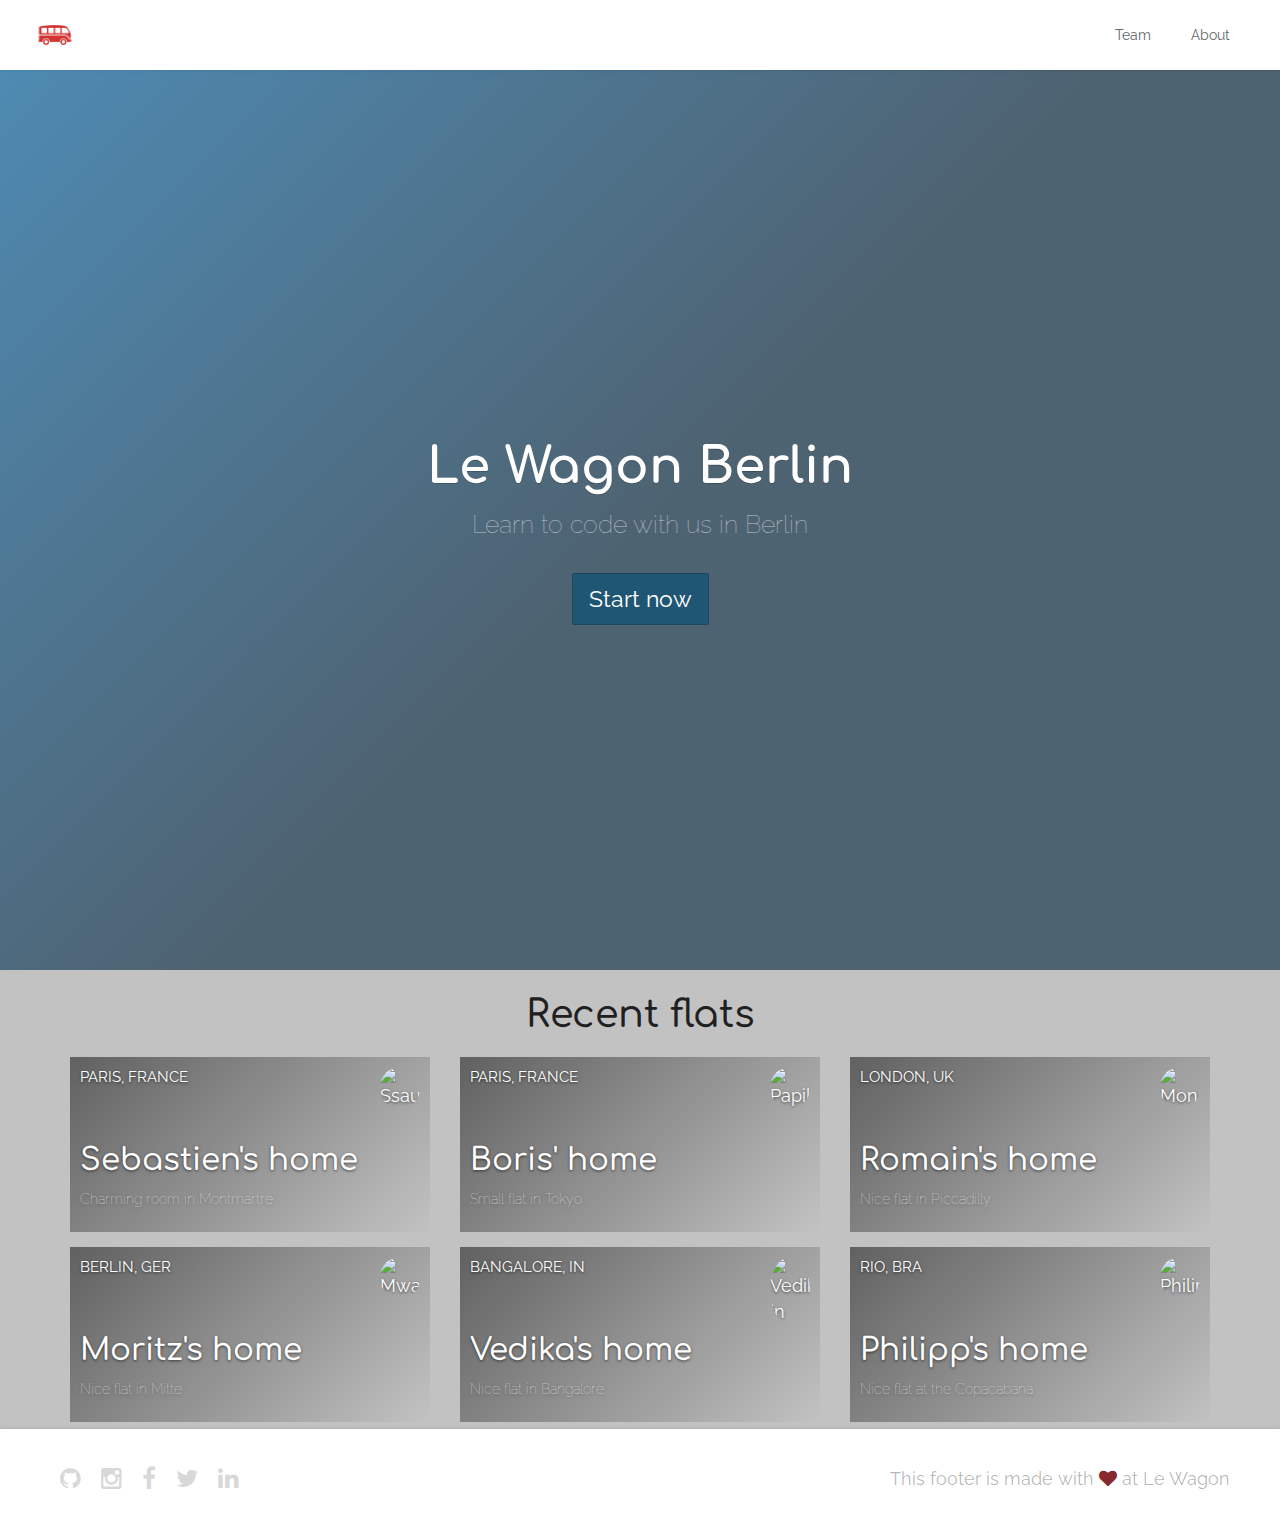
==== commit c4143852: "Automated commit at 2017-08-07 14:28:22 UTC by middleman-deploy 2.0.0-alpha" ====
--- a/index.html
+++ b/index.html
@@ -7,7 +7,7 @@
           content="width=device-width, initial-scale=1, shrink-to-fit=no">
     <!-- Use the title from a page's frontmatter if it has one -->
     <title>Le Wagon - Middleman</title>
-    <link href="stylesheets/application-0b47964c.css" rel="stylesheet" />
+    <link href="stylesheets/application-c48a9474.css" rel="stylesheet" />
     <script src="javascripts/application-93de88c9.js"></script>
     <link href="images/favicon-f15af148.png" rel="icon" type="image/png" />
   </head>
@@ -48,18 +48,7 @@
   </div>
 </div>
 
-    <div id="home">
-  <div class="home-content">
-    <img src="images/logo-acc9c0ec.png" width="200" alt="Logo" />
-    <p>
-      Middleman is now running!
-    </p>
-    <p class="about">
-      <a href="about.html">More about this template</a>
-    </p>
-  </div>
-</div>
-
+    <!-- Banner -->
 <div class="banner" style="background-image: linear-gradient(-225deg, rgba(0,101,168,0.6) 0%, rgba(0,36,61,0.6) 50%), url('https://kitt.lewagon.com/placeholder/cities/berlin');">
   <div class="banner-content">
     <h1>Le Wagon Berlin</h1>
@@ -67,15 +56,77 @@
     <a class="btn btn-primary btn-lg">Start now</a>
   </div>
 </div>
-
-<div class="card" style="background-image: linear-gradient(rgba(0,0,0,0.3), rgba(0,0,0,0.2)), url('https://kitt.lewagon.com/placeholder/cities/shanghai');">
-  <div class="card-category">Popular</div>
-  <div class="card-description">
-    <h2>Le Wagon Shanghai</h2>
-    <p>Very cool city, the best</p>
+<!-- Cards -->
+<div class="container" id="home-flats">
+  <h2 class="text-center">Recent flats</h2>
+  <div class="row">
+    <div class="col-xs-12 col-sm-6 col-md-4">
+      <div class="card" style="background-image: linear-gradient(-225deg, rgba(0,0,0,0.5) 0%, rgba(0,0,0,0) 100%), url('https://kitt.lewagon.com/placeholder/cities/paris');">
+        <div class="card-category">Paris, France</div>
+        <div class="card-description">
+          <h3>Sebastien's home</h3>
+          <p>Charming room in Montmartre</p>
+        </div>
+        <img src="https://kitt.lewagon.com/placeholder/users/ssaunier" class="card-user" alt="Ssaunier" />
+        <a href="flats/ssaunier.html" class="card-link"></a>
+      </div>
+    </div>
+    <div class="col-xs-12 col-sm-6 col-md-4">
+      <div class="card" style="background-image: linear-gradient(-225deg, rgba(0,0,0,0.5) 0%, rgba(0,0,0,0) 100%), url('https://kitt.lewagon.com/placeholder/cities/tokyo');">
+        <div class="card-category">Paris, France</div>
+        <div class="card-description">
+          <h3>Boris' home</h3>
+          <p>Small flat in Tokyo</p>
+        </div>
+        <img src="https://kitt.lewagon.com/placeholder/users/papillard" class="card-user" alt="Papillard" />
+        <a href="flats/papillard.html" class="card-link"></a>
+      </div>
+    </div>
+    <div class="col-xs-12 col-sm-6 col-md-4">
+      <div class="card" style="background-image: linear-gradient(-225deg, rgba(0,0,0,0.5) 0%, rgba(0,0,0,0) 100%), url('https://kitt.lewagon.com/placeholder/cities/london');">
+        <div class="card-category">London, UK</div>
+        <div class="card-description">
+          <h3>Romain's home</h3>
+          <p>Nice flat in Piccadilly</p>
+        </div>
+        <img src="https://kitt.lewagon.com/placeholder/users/monsieurpaillard" class="card-user" alt="Monsieurpaillard" />
+        <a href="flats/monsieurpaillard.html" class="card-link"></a>
+      </div>
+    </div>
+    <div class="col-xs-12 col-sm-6 col-md-4">
+      <div class="card" style="background-image: linear-gradient(-225deg, rgba(0,0,0,0.5) 0%, rgba(0,0,0,0) 100%), url('https://kitt.lewagon.com/placeholder/cities/berlin');">
+        <div class="card-category">Berlin, GER</div>
+        <div class="card-description">
+          <h3>Moritz's home</h3>
+          <p>Nice flat in Mitte</p>
+        </div>
+        <img src="https://kitt.lewagon.com/placeholder/users/mwahrlich" class="card-user" alt="Mwahrlich" />
+        <a href="flats/mwahrlich.html" class="card-link"></a>
+      </div>
+    </div>
+    <div class="col-xs-12 col-sm-6 col-md-4">
+      <div class="card" style="background-image: linear-gradient(-225deg, rgba(0,0,0,0.5) 0%, rgba(0,0,0,0) 100%), url('https://kitt.lewagon.com/placeholder/cities/bangalore');">
+        <div class="card-category">Bangalore, IN</div>
+        <div class="card-description">
+          <h3>Vedika's home</h3>
+          <p>Nice flat in Bangalore</p>
+        </div>
+        <img src="https://kitt.lewagon.com/placeholder/users/vedikaja-in" class="card-user" alt="Vedikaja in" />
+        <a href="flats/vedikaja-in.html" class="card-link"></a>
+      </div>
+    </div>
+    <div class="col-xs-12 col-sm-6 col-md-4">
+      <div class="card" style="background-image: linear-gradient(-225deg, rgba(0,0,0,0.5) 0%, rgba(0,0,0,0) 100%), url('https://kitt.lewagon.com/placeholder/cities/rio');">
+        <div class="card-category">Rio, BRA</div>
+        <div class="card-description">
+          <h3>Philipp's home</h3>
+          <p>Nice flat at the Copacabana</p>
+        </div>
+        <img src="https://kitt.lewagon.com/placeholder/users/PhilippvH1" class="card-user" alt="Philippvh1" />
+        <a href="flats/PhilippvH1.html" class="card-link"></a>
+      </div>
+    </div>
   </div>
-  <img class="card-user" src="https://kitt.lewagon.com/placeholder/users/tgenaitay">
-  <a class="card-link" href="#" ></a>
 </div>
 
     <div class="footer">
--- a/stylesheets/application-c48a9474.css
+++ b/stylesheets/application-c48a9474.css
@@ -0,0 +1,8 @@
+@import url("https://fonts.googleapis.com/css?family=Comfortaa|Raleway");/*!
+ * Bootstrap v3.3.7 (http://getbootstrap.com)
+ * Copyright 2011-2016 Twitter, Inc.
+ * Licensed under MIT (https://github.com/twbs/bootstrap/blob/master/LICENSE)
+ *//*! normalize.css v3.0.3 | MIT License | github.com/necolas/normalize.css */html{font-family:sans-serif;-ms-text-size-adjust:100%;-webkit-text-size-adjust:100%}body{margin:0}article,aside,details,figcaption,figure,footer,header,hgroup,main,menu,nav,section,summary{display:block}audio,canvas,progress,video{display:inline-block;vertical-align:baseline}audio:not([controls]){display:none;height:0}[hidden],template{display:none}a{background-color:transparent}a:active,a:hover{outline:0}abbr[title]{border-bottom:1px dotted}b,strong{font-weight:bold}dfn{font-style:italic}h1{font-size:2em;margin:0.67em 0}mark{background:#ff0;color:#000}small{font-size:80%}sub,sup{font-size:75%;line-height:0;position:relative;vertical-align:baseline}sup{top:-0.5em}sub{bottom:-0.25em}img{border:0}svg:not(:root){overflow:hidden}figure{margin:1em 40px}hr{-webkit-box-sizing:content-box;box-sizing:content-box;height:0}pre{overflow:auto}code,kbd,pre,samp{font-family:monospace, monospace;font-size:1em}button,input,optgroup,select,textarea{color:inherit;font:inherit;margin:0}button{overflow:visible}button,select{text-transform:none}button,html input[type="button"],input[type="reset"],input[type="submit"]{-webkit-appearance:button;cursor:pointer}button[disabled],html input[disabled]{cursor:default}button::-moz-focus-inner,input::-moz-focus-inner{border:0;padding:0}input{line-height:normal}input[type="checkbox"],input[type="radio"]{-webkit-box-sizing:border-box;box-sizing:border-box;padding:0}input[type="number"]::-webkit-inner-spin-button,input[type="number"]::-webkit-outer-spin-button{height:auto}input[type="search"]{-webkit-appearance:textfield;-webkit-box-sizing:content-box;box-sizing:content-box}input[type="search"]::-webkit-search-cancel-button,input[type="search"]::-webkit-search-decoration{-webkit-appearance:none}fieldset{border:1px solid #c0c0c0;margin:0 2px;padding:0.35em 0.625em 0.75em}legend{border:0;padding:0}textarea{overflow:auto}optgroup{font-weight:bold}table{border-collapse:collapse;border-spacing:0}td,th{padding:0}/*! Source: https://github.com/h5bp/html5-boilerplate/blob/master/src/css/main.css */@media print{*,*:before,*:after{background:transparent !important;color:#000 !important;-webkit-box-shadow:none !important;box-shadow:none !important;text-shadow:none !important}a,a:visited{text-decoration:underline}a[href]:after{content:" (" attr(href) ")"}abbr[title]:after{content:" (" attr(title) ")"}a[href^="#"]:after,a[href^="javascript:"]:after{content:""}pre,blockquote{border:1px solid #999;page-break-inside:avoid}thead{display:table-header-group}tr,img{page-break-inside:avoid}img{max-width:100% !important}p,h2,h3{orphans:3;widows:3}h2,h3{page-break-after:avoid}.navbar{display:none}.btn>.caret,.dropup>.btn>.caret{border-top-color:#000 !important}.label{border:1px solid #000}.table{border-collapse:collapse !important}.table td,.table th{background-color:#fff !important}.table-bordered th,.table-bordered td{border:1px solid #ddd !important}}@font-face{font-family:'Glyphicons Halflings';src:url("../assets/bootstrap/glyphicons-halflings-regular-86b6f62b.eot");src:url("../assets/bootstrap/glyphicons-halflings-regular-86b6f62b.eot?#iefix") format("embedded-opentype"),url("../assets/bootstrap/glyphicons-halflings-regular-ca35b697.woff2") format("woff2"),url("../assets/bootstrap/glyphicons-halflings-regular-278e49a8.woff") format("woff"),url("../assets/bootstrap/glyphicons-halflings-regular-44bc1850.ttf") format("truetype"),url("../assets/bootstrap/glyphicons-halflings-regular-de51a849.svg#glyphicons_halflingsregular") format("svg")}.glyphicon{position:relative;top:1px;display:inline-block;font-family:'Glyphicons Halflings';font-style:normal;font-weight:normal;line-height:1;-webkit-font-smoothing:antialiased;-moz-osx-font-smoothing:grayscale}.glyphicon-asterisk:before{content:"\002a"}.glyphicon-plus:before{content:"\002b"}.glyphicon-euro:before,.glyphicon-eur:before{content:"\20ac"}.glyphicon-minus:before{content:"\2212"}.glyphicon-cloud:before{content:"\2601"}.glyphicon-envelope:before{content:"\2709"}.glyphicon-pencil:before{content:"\270f"}.glyphicon-glass:before{content:"\e001"}.glyphicon-music:before{content:"\e002"}.glyphicon-search:before{content:"\e003"}.glyphicon-heart:before{content:"\e005"}.glyphicon-star:before{content:"\e006"}.glyphicon-star-empty:before{content:"\e007"}.glyphicon-user:before{content:"\e008"}.glyphicon-film:before{content:"\e009"}.glyphicon-th-large:before{content:"\e010"}.glyphicon-th:before{content:"\e011"}.glyphicon-th-list:before{content:"\e012"}.glyphicon-ok:before{content:"\e013"}.glyphicon-remove:before{content:"\e014"}.glyphicon-zoom-in:before{content:"\e015"}.glyphicon-zoom-out:before{content:"\e016"}.glyphicon-off:before{content:"\e017"}.glyphicon-signal:before{content:"\e018"}.glyphicon-cog:before{content:"\e019"}.glyphicon-trash:before{content:"\e020"}.glyphicon-home:before{content:"\e021"}.glyphicon-file:before{content:"\e022"}.glyphicon-time:before{content:"\e023"}.glyphicon-road:before{content:"\e024"}.glyphicon-download-alt:before{content:"\e025"}.glyphicon-download:before{content:"\e026"}.glyphicon-upload:before{content:"\e027"}.glyphicon-inbox:before{content:"\e028"}.glyphicon-play-circle:before{content:"\e029"}.glyphicon-repeat:before{content:"\e030"}.glyphicon-refresh:before{content:"\e031"}.glyphicon-list-alt:before{content:"\e032"}.glyphicon-lock:before{content:"\e033"}.glyphicon-flag:before{content:"\e034"}.glyphicon-headphones:before{content:"\e035"}.glyphicon-volume-off:before{content:"\e036"}.glyphicon-volume-down:before{content:"\e037"}.glyphicon-volume-up:before{content:"\e038"}.glyphicon-qrcode:before{content:"\e039"}.glyphicon-barcode:before{content:"\e040"}.glyphicon-tag:before{content:"\e041"}.glyphicon-tags:before{content:"\e042"}.glyphicon-book:before{content:"\e043"}.glyphicon-bookmark:before{content:"\e044"}.glyphicon-print:before{content:"\e045"}.glyphicon-camera:before{content:"\e046"}.glyphicon-font:before{content:"\e047"}.glyphicon-bold:before{content:"\e048"}.glyphicon-italic:before{content:"\e049"}.glyphicon-text-height:before{content:"\e050"}.glyphicon-text-width:before{content:"\e051"}.glyphicon-align-left:before{content:"\e052"}.glyphicon-align-center:before{content:"\e053"}.glyphicon-align-right:before{content:"\e054"}.glyphicon-align-justify:before{content:"\e055"}.glyphicon-list:before{content:"\e056"}.glyphicon-indent-left:before{content:"\e057"}.glyphicon-indent-right:before{content:"\e058"}.glyphicon-facetime-video:before{content:"\e059"}.glyphicon-picture:before{content:"\e060"}.glyphicon-map-marker:before{content:"\e062"}.glyphicon-adjust:before{content:"\e063"}.glyphicon-tint:before{content:"\e064"}.glyphicon-edit:before{content:"\e065"}.glyphicon-share:before{content:"\e066"}.glyphicon-check:before{content:"\e067"}.glyphicon-move:before{content:"\e068"}.glyphicon-step-backward:before{content:"\e069"}.glyphicon-fast-backward:before{content:"\e070"}.glyphicon-backward:before{content:"\e071"}.glyphicon-play:before{content:"\e072"}.glyphicon-pause:before{content:"\e073"}.glyphicon-stop:before{content:"\e074"}.glyphicon-forward:before{content:"\e075"}.glyphicon-fast-forward:before{content:"\e076"}.glyphicon-step-forward:before{content:"\e077"}.glyphicon-eject:before{content:"\e078"}.glyphicon-chevron-left:before{content:"\e079"}.glyphicon-chevron-right:before{content:"\e080"}.glyphicon-plus-sign:before{content:"\e081"}.glyphicon-minus-sign:before{content:"\e082"}.glyphicon-remove-sign:before{content:"\e083"}.glyphicon-ok-sign:before{content:"\e084"}.glyphicon-question-sign:before{content:"\e085"}.glyphicon-info-sign:before{content:"\e086"}.glyphicon-screenshot:before{content:"\e087"}.glyphicon-remove-circle:before{content:"\e088"}.glyphicon-ok-circle:before{content:"\e089"}.glyphicon-ban-circle:before{content:"\e090"}.glyphicon-arrow-left:before{content:"\e091"}.glyphicon-arrow-right:before{content:"\e092"}.glyphicon-arrow-up:before{content:"\e093"}.glyphicon-arrow-down:before{content:"\e094"}.glyphicon-share-alt:before{content:"\e095"}.glyphicon-resize-full:before{content:"\e096"}.glyphicon-resize-small:before{content:"\e097"}.glyphicon-exclamation-sign:before{content:"\e101"}.glyphicon-gift:before{content:"\e102"}.glyphicon-leaf:before{content:"\e103"}.glyphicon-fire:before{content:"\e104"}.glyphicon-eye-open:before{content:"\e105"}.glyphicon-eye-close:before{content:"\e106"}.glyphicon-warning-sign:before{content:"\e107"}.glyphicon-plane:before{content:"\e108"}.glyphicon-calendar:before{content:"\e109"}.glyphicon-random:before{content:"\e110"}.glyphicon-comment:before{content:"\e111"}.glyphicon-magnet:before{content:"\e112"}.glyphicon-chevron-up:before{content:"\e113"}.glyphicon-chevron-down:before{content:"\e114"}.glyphicon-retweet:before{content:"\e115"}.glyphicon-shopping-cart:before{content:"\e116"}.glyphicon-folder-close:before{content:"\e117"}.glyphicon-folder-open:before{content:"\e118"}.glyphicon-resize-vertical:before{content:"\e119"}.glyphicon-resize-horizontal:before{content:"\e120"}.glyphicon-hdd:before{content:"\e121"}.glyphicon-bullhorn:before{content:"\e122"}.glyphicon-bell:before{content:"\e123"}.glyphicon-certificate:before{content:"\e124"}.glyphicon-thumbs-up:before{content:"\e125"}.glyphicon-thumbs-down:before{content:"\e126"}.glyphicon-hand-right:before{content:"\e127"}.glyphicon-hand-left:before{content:"\e128"}.glyphicon-hand-up:before{content:"\e129"}.glyphicon-hand-down:before{content:"\e130"}.glyphicon-circle-arrow-right:before{content:"\e131"}.glyphicon-circle-arrow-left:before{content:"\e132"}.glyphicon-circle-arrow-up:before{content:"\e133"}.glyphicon-circle-arrow-down:before{content:"\e134"}.glyphicon-globe:before{content:"\e135"}.glyphicon-wrench:before{content:"\e136"}.glyphicon-tasks:before{content:"\e137"}.glyphicon-filter:before{content:"\e138"}.glyphicon-briefcase:before{content:"\e139"}.glyphicon-fullscreen:before{content:"\e140"}.glyphicon-dashboard:before{content:"\e141"}.glyphicon-paperclip:before{content:"\e142"}.glyphicon-heart-empty:before{content:"\e143"}.glyphicon-link:before{content:"\e144"}.glyphicon-phone:before{content:"\e145"}.glyphicon-pushpin:before{content:"\e146"}.glyphicon-usd:before{content:"\e148"}.glyphicon-gbp:before{content:"\e149"}.glyphicon-sort:before{content:"\e150"}.glyphicon-sort-by-alphabet:before{content:"\e151"}.glyphicon-sort-by-alphabet-alt:before{content:"\e152"}.glyphicon-sort-by-order:before{content:"\e153"}.glyphicon-sort-by-order-alt:before{content:"\e154"}.glyphicon-sort-by-attributes:before{content:"\e155"}.glyphicon-sort-by-attributes-alt:before{content:"\e156"}.glyphicon-unchecked:before{content:"\e157"}.glyphicon-expand:before{content:"\e158"}.glyphicon-collapse-down:before{content:"\e159"}.glyphicon-collapse-up:before{content:"\e160"}.glyphicon-log-in:before{content:"\e161"}.glyphicon-flash:before{content:"\e162"}.glyphicon-log-out:before{content:"\e163"}.glyphicon-new-window:before{content:"\e164"}.glyphicon-record:before{content:"\e165"}.glyphicon-save:before{content:"\e166"}.glyphicon-open:before{content:"\e167"}.glyphicon-saved:before{content:"\e168"}.glyphicon-import:before{content:"\e169"}.glyphicon-export:before{content:"\e170"}.glyphicon-send:before{content:"\e171"}.glyphicon-floppy-disk:before{content:"\e172"}.glyphicon-floppy-saved:before{content:"\e173"}.glyphicon-floppy-remove:before{content:"\e174"}.glyphicon-floppy-save:before{content:"\e175"}.glyphicon-floppy-open:before{content:"\e176"}.glyphicon-credit-card:before{content:"\e177"}.glyphicon-transfer:before{content:"\e178"}.glyphicon-cutlery:before{content:"\e179"}.glyphicon-header:before{content:"\e180"}.glyphicon-compressed:before{content:"\e181"}.glyphicon-earphone:before{content:"\e182"}.glyphicon-phone-alt:before{content:"\e183"}.glyphicon-tower:before{content:"\e184"}.glyphicon-stats:before{content:"\e185"}.glyphicon-sd-video:before{content:"\e186"}.glyphicon-hd-video:before{content:"\e187"}.glyphicon-subtitles:before{content:"\e188"}.glyphicon-sound-stereo:before{content:"\e189"}.glyphicon-sound-dolby:before{content:"\e190"}.glyphicon-sound-5-1:before{content:"\e191"}.glyphicon-sound-6-1:before{content:"\e192"}.glyphicon-sound-7-1:before{content:"\e193"}.glyphicon-copyright-mark:before{content:"\e194"}.glyphicon-registration-mark:before{content:"\e195"}.glyphicon-cloud-download:before{content:"\e197"}.glyphicon-cloud-upload:before{content:"\e198"}.glyphicon-tree-conifer:before{content:"\e199"}.glyphicon-tree-deciduous:before{content:"\e200"}.glyphicon-cd:before{content:"\e201"}.glyphicon-save-file:before{content:"\e202"}.glyphicon-open-file:before{content:"\e203"}.glyphicon-level-up:before{content:"\e204"}.glyphicon-copy:before{content:"\e205"}.glyphicon-paste:before{content:"\e206"}.glyphicon-alert:before{content:"\e209"}.glyphicon-equalizer:before{content:"\e210"}.glyphicon-king:before{content:"\e211"}.glyphicon-queen:before{content:"\e212"}.glyphicon-pawn:before{content:"\e213"}.glyphicon-bishop:before{content:"\e214"}.glyphicon-knight:before{content:"\e215"}.glyphicon-baby-formula:before{content:"\e216"}.glyphicon-tent:before{content:"\26fa"}.glyphicon-blackboard:before{content:"\e218"}.glyphicon-bed:before{content:"\e219"}.glyphicon-apple:before{content:"\f8ff"}.glyphicon-erase:before{content:"\e221"}.glyphicon-hourglass:before{content:"\231b"}.glyphicon-lamp:before{content:"\e223"}.glyphicon-duplicate:before{content:"\e224"}.glyphicon-piggy-bank:before{content:"\e225"}.glyphicon-scissors:before{content:"\e226"}.glyphicon-bitcoin:before{content:"\e227"}.glyphicon-btc:before{content:"\e227"}.glyphicon-xbt:before{content:"\e227"}.glyphicon-yen:before{content:"\00a5"}.glyphicon-jpy:before{content:"\00a5"}.glyphicon-ruble:before{content:"\20bd"}.glyphicon-rub:before{content:"\20bd"}.glyphicon-scale:before{content:"\e230"}.glyphicon-ice-lolly:before{content:"\e231"}.glyphicon-ice-lolly-tasted:before{content:"\e232"}.glyphicon-education:before{content:"\e233"}.glyphicon-option-horizontal:before{content:"\e234"}.glyphicon-option-vertical:before{content:"\e235"}.glyphicon-menu-hamburger:before{content:"\e236"}.glyphicon-modal-window:before{content:"\e237"}.glyphicon-oil:before{content:"\e238"}.glyphicon-grain:before{content:"\e239"}.glyphicon-sunglasses:before{content:"\e240"}.glyphicon-text-size:before{content:"\e241"}.glyphicon-text-color:before{content:"\e242"}.glyphicon-text-background:before{content:"\e243"}.glyphicon-object-align-top:before{content:"\e244"}.glyphicon-object-align-bottom:before{content:"\e245"}.glyphicon-object-align-horizontal:before{content:"\e246"}.glyphicon-object-align-left:before{content:"\e247"}.glyphicon-object-align-vertical:before{content:"\e248"}.glyphicon-object-align-right:before{content:"\e249"}.glyphicon-triangle-right:before{content:"\e250"}.glyphicon-triangle-left:before{content:"\e251"}.glyphicon-triangle-bottom:before{content:"\e252"}.glyphicon-triangle-top:before{content:"\e253"}.glyphicon-console:before{content:"\e254"}.glyphicon-superscript:before{content:"\e255"}.glyphicon-subscript:before{content:"\e256"}.glyphicon-menu-left:before{content:"\e257"}.glyphicon-menu-right:before{content:"\e258"}.glyphicon-menu-down:before{content:"\e259"}.glyphicon-menu-up:before{content:"\e260"}*{-webkit-box-sizing:border-box;box-sizing:border-box}*:before,*:after{-webkit-box-sizing:border-box;box-sizing:border-box}html{font-size:10px;-webkit-tap-highlight-color:transparent}body{font-family:"Raleway", "Helvetica", "sans-serif";font-size:18px;line-height:1.42857143;color:#202020;background-color:#C2C2C2}input,button,select,textarea{font-family:inherit;font-size:inherit;line-height:inherit}a{color:#1F5673;text-decoration:none}a:hover,a:focus{color:#0f2937;text-decoration:underline}a:focus{outline:5px auto -webkit-focus-ring-color;outline-offset:-2px}figure{margin:0}img{vertical-align:middle}.img-responsive{display:block;max-width:100%;height:auto}.img-rounded{border-radius:2px}.img-thumbnail{padding:4px;line-height:1.42857143;background-color:#C2C2C2;border:1px solid #ddd;border-radius:2px;-webkit-transition:all 0.2s ease-in-out;transition:all 0.2s ease-in-out;display:inline-block;max-width:100%;height:auto}.img-circle{border-radius:50%}hr{margin-top:25px;margin-bottom:25px;border:0;border-top:1px solid white}.sr-only{position:absolute;width:1px;height:1px;margin:-1px;padding:0;overflow:hidden;clip:rect(0, 0, 0, 0);border:0}.sr-only-focusable:active,.sr-only-focusable:focus{position:static;width:auto;height:auto;margin:0;overflow:visible;clip:auto}[role="button"]{cursor:pointer}h1,h2,h3,h4,h5,h6,.h1,.h2,.h3,.h4,.h5,.h6{font-family:"Comfortaa", "Helvetica", "sans-serif";font-weight:500;line-height:1.1;color:inherit}h1 small,h1 .small,h2 small,h2 .small,h3 small,h3 .small,h4 small,h4 .small,h5 small,h5 .small,h6 small,h6 .small,.h1 small,.h1 .small,.h2 small,.h2 .small,.h3 small,.h3 .small,.h4 small,.h4 .small,.h5 small,.h5 .small,.h6 small,.h6 .small{font-weight:normal;line-height:1;color:#979797}h1,.h1,h2,.h2,h3,.h3{margin-top:25px;margin-bottom:12.5px}h1 small,h1 .small,.h1 small,.h1 .small,h2 small,h2 .small,.h2 small,.h2 .small,h3 small,h3 .small,.h3 small,.h3 .small{font-size:65%}h4,.h4,h5,.h5,h6,.h6{margin-top:12.5px;margin-bottom:12.5px}h4 small,h4 .small,.h4 small,.h4 .small,h5 small,h5 .small,.h5 small,.h5 .small,h6 small,h6 .small,.h6 small,.h6 .small{font-size:75%}h1,.h1{font-size:46px}h2,.h2{font-size:38px}h3,.h3{font-size:31px}h4,.h4{font-size:23px}h5,.h5{font-size:18px}h6,.h6{font-size:16px}p{margin:0 0 12.5px}.lead{margin-bottom:25px;font-size:20px;font-weight:300;line-height:1.4}@media (min-width: 768px){.lead{font-size:27px}}small,.small{font-size:88%}mark,.mark{background-color:#fcf8e3;padding:.2em}.text-left{text-align:left}.text-right{text-align:right}.text-center{text-align:center}.text-justify{text-align:justify}.text-nowrap{white-space:nowrap}.text-lowercase{text-transform:lowercase}.text-uppercase,.initialism{text-transform:uppercase}.text-capitalize{text-transform:capitalize}.text-muted{color:#979797}.text-primary{color:#1F5673}a.text-primary:hover,a.text-primary:focus{color:#14384b}.text-success{color:#3c763d}a.text-success:hover,a.text-success:focus{color:#2b542c}.text-info{color:#31708f}a.text-info:hover,a.text-info:focus{color:#245269}.text-warning{color:#8a6d3b}a.text-warning:hover,a.text-warning:focus{color:#66512c}.text-danger{color:#a94442}a.text-danger:hover,a.text-danger:focus{color:#843534}.bg-primary{color:#fff}.bg-primary{background-color:#1F5673}a.bg-primary:hover,a.bg-primary:focus{background-color:#14384b}.bg-success{background-color:#dff0d8}a.bg-success:hover,a.bg-success:focus{background-color:#c1e2b3}.bg-info{background-color:#d9edf7}a.bg-info:hover,a.bg-info:focus{background-color:#afd9ee}.bg-warning{background-color:#fcf8e3}a.bg-warning:hover,a.bg-warning:focus{background-color:#f7ecb5}.bg-danger{background-color:#f2dede}a.bg-danger:hover,a.bg-danger:focus{background-color:#e4b9b9}.page-header{padding-bottom:11.5px;margin:50px 0 25px;border-bottom:1px solid white}ul,ol{margin-top:0;margin-bottom:12.5px}ul ul,ul ol,ol ul,ol ol{margin-bottom:0}.list-unstyled{padding-left:0;list-style:none}.list-inline{padding-left:0;list-style:none;margin-left:-5px}.list-inline>li{display:inline-block;padding-left:5px;padding-right:5px}dl{margin-top:0;margin-bottom:25px}dt,dd{line-height:1.42857143}dt{font-weight:bold}dd{margin-left:0}.dl-horizontal dd:before,.dl-horizontal dd:after{content:" ";display:table}.dl-horizontal dd:after{clear:both}@media (min-width: 768px){.dl-horizontal dt{float:left;width:160px;clear:left;text-align:right;overflow:hidden;text-overflow:ellipsis;white-space:nowrap}.dl-horizontal dd{margin-left:180px}}abbr[title],abbr[data-original-title]{cursor:help;border-bottom:1px dotted #979797}.initialism{font-size:90%}blockquote{padding:12.5px 25px;margin:0 0 25px;font-size:22.5px;border-left:5px solid white}blockquote p:last-child,blockquote ul:last-child,blockquote ol:last-child{margin-bottom:0}blockquote footer,blockquote small,blockquote .small{display:block;font-size:80%;line-height:1.42857143;color:#979797}blockquote footer:before,blockquote small:before,blockquote .small:before{content:'\2014 \00A0'}.blockquote-reverse,blockquote.pull-right{padding-right:15px;padding-left:0;border-right:5px solid white;border-left:0;text-align:right}.blockquote-reverse footer:before,.blockquote-reverse small:before,.blockquote-reverse .small:before,blockquote.pull-right footer:before,blockquote.pull-right small:before,blockquote.pull-right .small:before{content:''}.blockquote-reverse footer:after,.blockquote-reverse small:after,.blockquote-reverse .small:after,blockquote.pull-right footer:after,blockquote.pull-right small:after,blockquote.pull-right .small:after{content:'\00A0 \2014'}address{margin-bottom:25px;font-style:normal;line-height:1.42857143}code,kbd,pre,samp{font-family:Menlo, Monaco, Consolas, "Courier New", monospace}code{padding:2px 4px;font-size:90%;color:#c7254e;background-color:#f9f2f4;border-radius:2px}kbd{padding:2px 4px;font-size:90%;color:#fff;background-color:#333;border-radius:2px;-webkit-box-shadow:inset 0 -1px 0 rgba(0,0,0,0.25);box-shadow:inset 0 -1px 0 rgba(0,0,0,0.25)}kbd kbd{padding:0;font-size:100%;font-weight:bold;-webkit-box-shadow:none;box-shadow:none}pre{display:block;padding:12px;margin:0 0 12.5px;font-size:17px;line-height:1.42857143;word-break:break-all;word-wrap:break-word;color:#535353;background-color:#f5f5f5;border:1px solid #ccc;border-radius:2px}pre code{padding:0;font-size:inherit;color:inherit;white-space:pre-wrap;background-color:transparent;border-radius:0}.pre-scrollable{max-height:340px;overflow-y:scroll}.container{margin-right:auto;margin-left:auto;padding-left:15px;padding-right:15px}.container:before,.container:after{content:" ";display:table}.container:after{clear:both}@media (min-width: 768px){.container{width:750px}}@media (min-width: 992px){.container{width:970px}}@media (min-width: 1200px){.container{width:1170px}}.container-fluid{margin-right:auto;margin-left:auto;padding-left:15px;padding-right:15px}.container-fluid:before,.container-fluid:after{content:" ";display:table}.container-fluid:after{clear:both}.row{margin-left:-15px;margin-right:-15px}.row:before,.row:after{content:" ";display:table}.row:after{clear:both}.col-xs-1,.col-sm-1,.col-md-1,.col-lg-1,.col-xs-2,.col-sm-2,.col-md-2,.col-lg-2,.col-xs-3,.col-sm-3,.col-md-3,.col-lg-3,.col-xs-4,.col-sm-4,.col-md-4,.col-lg-4,.col-xs-5,.col-sm-5,.col-md-5,.col-lg-5,.col-xs-6,.col-sm-6,.col-md-6,.col-lg-6,.col-xs-7,.col-sm-7,.col-md-7,.col-lg-7,.col-xs-8,.col-sm-8,.col-md-8,.col-lg-8,.col-xs-9,.col-sm-9,.col-md-9,.col-lg-9,.col-xs-10,.col-sm-10,.col-md-10,.col-lg-10,.col-xs-11,.col-sm-11,.col-md-11,.col-lg-11,.col-xs-12,.col-sm-12,.col-md-12,.col-lg-12{position:relative;min-height:1px;padding-left:15px;padding-right:15px}.col-xs-1,.col-xs-2,.col-xs-3,.col-xs-4,.col-xs-5,.col-xs-6,.col-xs-7,.col-xs-8,.col-xs-9,.col-xs-10,.col-xs-11,.col-xs-12{float:left}.col-xs-1{width:8.33333333%}.col-xs-2{width:16.66666667%}.col-xs-3{width:25%}.col-xs-4{width:33.33333333%}.col-xs-5{width:41.66666667%}.col-xs-6{width:50%}.col-xs-7{width:58.33333333%}.col-xs-8{width:66.66666667%}.col-xs-9{width:75%}.col-xs-10{width:83.33333333%}.col-xs-11{width:91.66666667%}.col-xs-12{width:100%}.col-xs-pull-0{right:auto}.col-xs-pull-1{right:8.33333333%}.col-xs-pull-2{right:16.66666667%}.col-xs-pull-3{right:25%}.col-xs-pull-4{right:33.33333333%}.col-xs-pull-5{right:41.66666667%}.col-xs-pull-6{right:50%}.col-xs-pull-7{right:58.33333333%}.col-xs-pull-8{right:66.66666667%}.col-xs-pull-9{right:75%}.col-xs-pull-10{right:83.33333333%}.col-xs-pull-11{right:91.66666667%}.col-xs-pull-12{right:100%}.col-xs-push-0{left:auto}.col-xs-push-1{left:8.33333333%}.col-xs-push-2{left:16.66666667%}.col-xs-push-3{left:25%}.col-xs-push-4{left:33.33333333%}.col-xs-push-5{left:41.66666667%}.col-xs-push-6{left:50%}.col-xs-push-7{left:58.33333333%}.col-xs-push-8{left:66.66666667%}.col-xs-push-9{left:75%}.col-xs-push-10{left:83.33333333%}.col-xs-push-11{left:91.66666667%}.col-xs-push-12{left:100%}.col-xs-offset-0{margin-left:0%}.col-xs-offset-1{margin-left:8.33333333%}.col-xs-offset-2{margin-left:16.66666667%}.col-xs-offset-3{margin-left:25%}.col-xs-offset-4{margin-left:33.33333333%}.col-xs-offset-5{margin-left:41.66666667%}.col-xs-offset-6{margin-left:50%}.col-xs-offset-7{margin-left:58.33333333%}.col-xs-offset-8{margin-left:66.66666667%}.col-xs-offset-9{margin-left:75%}.col-xs-offset-10{margin-left:83.33333333%}.col-xs-offset-11{margin-left:91.66666667%}.col-xs-offset-12{margin-left:100%}@media (min-width: 768px){.col-sm-1,.col-sm-2,.col-sm-3,.col-sm-4,.col-sm-5,.col-sm-6,.col-sm-7,.col-sm-8,.col-sm-9,.col-sm-10,.col-sm-11,.col-sm-12{float:left}.col-sm-1{width:8.33333333%}.col-sm-2{width:16.66666667%}.col-sm-3{width:25%}.col-sm-4{width:33.33333333%}.col-sm-5{width:41.66666667%}.col-sm-6{width:50%}.col-sm-7{width:58.33333333%}.col-sm-8{width:66.66666667%}.col-sm-9{width:75%}.col-sm-10{width:83.33333333%}.col-sm-11{width:91.66666667%}.col-sm-12{width:100%}.col-sm-pull-0{right:auto}.col-sm-pull-1{right:8.33333333%}.col-sm-pull-2{right:16.66666667%}.col-sm-pull-3{right:25%}.col-sm-pull-4{right:33.33333333%}.col-sm-pull-5{right:41.66666667%}.col-sm-pull-6{right:50%}.col-sm-pull-7{right:58.33333333%}.col-sm-pull-8{right:66.66666667%}.col-sm-pull-9{right:75%}.col-sm-pull-10{right:83.33333333%}.col-sm-pull-11{right:91.66666667%}.col-sm-pull-12{right:100%}.col-sm-push-0{left:auto}.col-sm-push-1{left:8.33333333%}.col-sm-push-2{left:16.66666667%}.col-sm-push-3{left:25%}.col-sm-push-4{left:33.33333333%}.col-sm-push-5{left:41.66666667%}.col-sm-push-6{left:50%}.col-sm-push-7{left:58.33333333%}.col-sm-push-8{left:66.66666667%}.col-sm-push-9{left:75%}.col-sm-push-10{left:83.33333333%}.col-sm-push-11{left:91.66666667%}.col-sm-push-12{left:100%}.col-sm-offset-0{margin-left:0%}.col-sm-offset-1{margin-left:8.33333333%}.col-sm-offset-2{margin-left:16.66666667%}.col-sm-offset-3{margin-left:25%}.col-sm-offset-4{margin-left:33.33333333%}.col-sm-offset-5{margin-left:41.66666667%}.col-sm-offset-6{margin-left:50%}.col-sm-offset-7{margin-left:58.33333333%}.col-sm-offset-8{margin-left:66.66666667%}.col-sm-offset-9{margin-left:75%}.col-sm-offset-10{margin-left:83.33333333%}.col-sm-offset-11{margin-left:91.66666667%}.col-sm-offset-12{margin-left:100%}}@media (min-width: 992px){.col-md-1,.col-md-2,.col-md-3,.col-md-4,.col-md-5,.col-md-6,.col-md-7,.col-md-8,.col-md-9,.col-md-10,.col-md-11,.col-md-12{float:left}.col-md-1{width:8.33333333%}.col-md-2{width:16.66666667%}.col-md-3{width:25%}.col-md-4{width:33.33333333%}.col-md-5{width:41.66666667%}.col-md-6{width:50%}.col-md-7{width:58.33333333%}.col-md-8{width:66.66666667%}.col-md-9{width:75%}.col-md-10{width:83.33333333%}.col-md-11{width:91.66666667%}.col-md-12{width:100%}.col-md-pull-0{right:auto}.col-md-pull-1{right:8.33333333%}.col-md-pull-2{right:16.66666667%}.col-md-pull-3{right:25%}.col-md-pull-4{right:33.33333333%}.col-md-pull-5{right:41.66666667%}.col-md-pull-6{right:50%}.col-md-pull-7{right:58.33333333%}.col-md-pull-8{right:66.66666667%}.col-md-pull-9{right:75%}.col-md-pull-10{right:83.33333333%}.col-md-pull-11{right:91.66666667%}.col-md-pull-12{right:100%}.col-md-push-0{left:auto}.col-md-push-1{left:8.33333333%}.col-md-push-2{left:16.66666667%}.col-md-push-3{left:25%}.col-md-push-4{left:33.33333333%}.col-md-push-5{left:41.66666667%}.col-md-push-6{left:50%}.col-md-push-7{left:58.33333333%}.col-md-push-8{left:66.66666667%}.col-md-push-9{left:75%}.col-md-push-10{left:83.33333333%}.col-md-push-11{left:91.66666667%}.col-md-push-12{left:100%}.col-md-offset-0{margin-left:0%}.col-md-offset-1{margin-left:8.33333333%}.col-md-offset-2{margin-left:16.66666667%}.col-md-offset-3{margin-left:25%}.col-md-offset-4{margin-left:33.33333333%}.col-md-offset-5{margin-left:41.66666667%}.col-md-offset-6{margin-left:50%}.col-md-offset-7{margin-left:58.33333333%}.col-md-offset-8{margin-left:66.66666667%}.col-md-offset-9{margin-left:75%}.col-md-offset-10{margin-left:83.33333333%}.col-md-offset-11{margin-left:91.66666667%}.col-md-offset-12{margin-left:100%}}@media (min-width: 1200px){.col-lg-1,.col-lg-2,.col-lg-3,.col-lg-4,.col-lg-5,.col-lg-6,.col-lg-7,.col-lg-8,.col-lg-9,.col-lg-10,.col-lg-11,.col-lg-12{float:left}.col-lg-1{width:8.33333333%}.col-lg-2{width:16.66666667%}.col-lg-3{width:25%}.col-lg-4{width:33.33333333%}.col-lg-5{width:41.66666667%}.col-lg-6{width:50%}.col-lg-7{width:58.33333333%}.col-lg-8{width:66.66666667%}.col-lg-9{width:75%}.col-lg-10{width:83.33333333%}.col-lg-11{width:91.66666667%}.col-lg-12{width:100%}.col-lg-pull-0{right:auto}.col-lg-pull-1{right:8.33333333%}.col-lg-pull-2{right:16.66666667%}.col-lg-pull-3{right:25%}.col-lg-pull-4{right:33.33333333%}.col-lg-pull-5{right:41.66666667%}.col-lg-pull-6{right:50%}.col-lg-pull-7{right:58.33333333%}.col-lg-pull-8{right:66.66666667%}.col-lg-pull-9{right:75%}.col-lg-pull-10{right:83.33333333%}.col-lg-pull-11{right:91.66666667%}.col-lg-pull-12{right:100%}.col-lg-push-0{left:auto}.col-lg-push-1{left:8.33333333%}.col-lg-push-2{left:16.66666667%}.col-lg-push-3{left:25%}.col-lg-push-4{left:33.33333333%}.col-lg-push-5{left:41.66666667%}.col-lg-push-6{left:50%}.col-lg-push-7{left:58.33333333%}.col-lg-push-8{left:66.66666667%}.col-lg-push-9{left:75%}.col-lg-push-10{left:83.33333333%}.col-lg-push-11{left:91.66666667%}.col-lg-push-12{left:100%}.col-lg-offset-0{margin-left:0%}.col-lg-offset-1{margin-left:8.33333333%}.col-lg-offset-2{margin-left:16.66666667%}.col-lg-offset-3{margin-left:25%}.col-lg-offset-4{margin-left:33.33333333%}.col-lg-offset-5{margin-left:41.66666667%}.col-lg-offset-6{margin-left:50%}.col-lg-offset-7{margin-left:58.33333333%}.col-lg-offset-8{margin-left:66.66666667%}.col-lg-offset-9{margin-left:75%}.col-lg-offset-10{margin-left:83.33333333%}.col-lg-offset-11{margin-left:91.66666667%}.col-lg-offset-12{margin-left:100%}}table{background-color:transparent}caption{padding-top:8px;padding-bottom:8px;color:#979797;text-align:left}th{text-align:left}.table{width:100%;max-width:100%;margin-bottom:25px}.table>thead>tr>th,.table>thead>tr>td,.table>tbody>tr>th,.table>tbody>tr>td,.table>tfoot>tr>th,.table>tfoot>tr>td{padding:8px;line-height:1.42857143;vertical-align:top;border-top:1px solid #ddd}.table>thead>tr>th{vertical-align:bottom;border-bottom:2px solid #ddd}.table>caption+thead>tr:first-child>th,.table>caption+thead>tr:first-child>td,.table>colgroup+thead>tr:first-child>th,.table>colgroup+thead>tr:first-child>td,.table>thead:first-child>tr:first-child>th,.table>thead:first-child>tr:first-child>td{border-top:0}.table>tbody+tbody{border-top:2px solid #ddd}.table .table{background-color:#C2C2C2}.table-condensed>thead>tr>th,.table-condensed>thead>tr>td,.table-condensed>tbody>tr>th,.table-condensed>tbody>tr>td,.table-condensed>tfoot>tr>th,.table-condensed>tfoot>tr>td{padding:5px}.table-bordered{border:1px solid #ddd}.table-bordered>thead>tr>th,.table-bordered>thead>tr>td,.table-bordered>tbody>tr>th,.table-bordered>tbody>tr>td,.table-bordered>tfoot>tr>th,.table-bordered>tfoot>tr>td{border:1px solid #ddd}.table-bordered>thead>tr>th,.table-bordered>thead>tr>td{border-bottom-width:2px}.table-striped>tbody>tr:nth-of-type(odd){background-color:#f9f9f9}.table-hover>tbody>tr:hover{background-color:#f5f5f5}table col[class*="col-"]{position:static;float:none;display:table-column}table td[class*="col-"],table th[class*="col-"]{position:static;float:none;display:table-cell}.table>thead>tr>td.active,.table>thead>tr>th.active,.table>thead>tr.active>td,.table>thead>tr.active>th,.table>tbody>tr>td.active,.table>tbody>tr>th.active,.table>tbody>tr.active>td,.table>tbody>tr.active>th,.table>tfoot>tr>td.active,.table>tfoot>tr>th.active,.table>tfoot>tr.active>td,.table>tfoot>tr.active>th{background-color:#f5f5f5}.table-hover>tbody>tr>td.active:hover,.table-hover>tbody>tr>th.active:hover,.table-hover>tbody>tr.active:hover>td,.table-hover>tbody>tr:hover>.active,.table-hover>tbody>tr.active:hover>th{background-color:#e8e8e8}.table>thead>tr>td.success,.table>thead>tr>th.success,.table>thead>tr.success>td,.table>thead>tr.success>th,.table>tbody>tr>td.success,.table>tbody>tr>th.success,.table>tbody>tr.success>td,.table>tbody>tr.success>th,.table>tfoot>tr>td.success,.table>tfoot>tr>th.success,.table>tfoot>tr.success>td,.table>tfoot>tr.success>th{background-color:#dff0d8}.table-hover>tbody>tr>td.success:hover,.table-hover>tbody>tr>th.success:hover,.table-hover>tbody>tr.success:hover>td,.table-hover>tbody>tr:hover>.success,.table-hover>tbody>tr.success:hover>th{background-color:#d0e9c6}.table>thead>tr>td.info,.table>thead>tr>th.info,.table>thead>tr.info>td,.table>thead>tr.info>th,.table>tbody>tr>td.info,.table>tbody>tr>th.info,.table>tbody>tr.info>td,.table>tbody>tr.info>th,.table>tfoot>tr>td.info,.table>tfoot>tr>th.info,.table>tfoot>tr.info>td,.table>tfoot>tr.info>th{background-color:#d9edf7}.table-hover>tbody>tr>td.info:hover,.table-hover>tbody>tr>th.info:hover,.table-hover>tbody>tr.info:hover>td,.table-hover>tbody>tr:hover>.info,.table-hover>tbody>tr.info:hover>th{background-color:#c4e3f3}.table>thead>tr>td.warning,.table>thead>tr>th.warning,.table>thead>tr.warning>td,.table>thead>tr.warning>th,.table>tbody>tr>td.warning,.table>tbody>tr>th.warning,.table>tbody>tr.warning>td,.table>tbody>tr.warning>th,.table>tfoot>tr>td.warning,.table>tfoot>tr>th.warning,.table>tfoot>tr.warning>td,.table>tfoot>tr.warning>th{background-color:#fcf8e3}.table-hover>tbody>tr>td.warning:hover,.table-hover>tbody>tr>th.warning:hover,.table-hover>tbody>tr.warning:hover>td,.table-hover>tbody>tr:hover>.warning,.table-hover>tbody>tr.warning:hover>th{background-color:#faf2cc}.table>thead>tr>td.danger,.table>thead>tr>th.danger,.table>thead>tr.danger>td,.table>thead>tr.danger>th,.table>tbody>tr>td.danger,.table>tbody>tr>th.danger,.table>tbody>tr.danger>td,.table>tbody>tr.danger>th,.table>tfoot>tr>td.danger,.table>tfoot>tr>th.danger,.table>tfoot>tr.danger>td,.table>tfoot>tr.danger>th{background-color:#f2dede}.table-hover>tbody>tr>td.danger:hover,.table-hover>tbody>tr>th.danger:hover,.table-hover>tbody>tr.danger:hover>td,.table-hover>tbody>tr:hover>.danger,.table-hover>tbody>tr.danger:hover>th{background-color:#ebcccc}.table-responsive{overflow-x:auto;min-height:0.01%}@media screen and (max-width: 767px){.table-responsive{width:100%;margin-bottom:18.75px;overflow-y:hidden;-ms-overflow-style:-ms-autohiding-scrollbar;border:1px solid #ddd}.table-responsive>.table{margin-bottom:0}.table-responsive>.table>thead>tr>th,.table-responsive>.table>thead>tr>td,.table-responsive>.table>tbody>tr>th,.table-responsive>.table>tbody>tr>td,.table-responsive>.table>tfoot>tr>th,.table-responsive>.table>tfoot>tr>td{white-space:nowrap}.table-responsive>.table-bordered{border:0}.table-responsive>.table-bordered>thead>tr>th:first-child,.table-responsive>.table-bordered>thead>tr>td:first-child,.table-responsive>.table-bordered>tbody>tr>th:first-child,.table-responsive>.table-bordered>tbody>tr>td:first-child,.table-responsive>.table-bordered>tfoot>tr>th:first-child,.table-responsive>.table-bordered>tfoot>tr>td:first-child{border-left:0}.table-responsive>.table-bordered>thead>tr>th:last-child,.table-responsive>.table-bordered>thead>tr>td:last-child,.table-responsive>.table-bordered>tbody>tr>th:last-child,.table-responsive>.table-bordered>tbody>tr>td:last-child,.table-responsive>.table-bordered>tfoot>tr>th:last-child,.table-responsive>.table-bordered>tfoot>tr>td:last-child{border-right:0}.table-responsive>.table-bordered>tbody>tr:last-child>th,.table-responsive>.table-bordered>tbody>tr:last-child>td,.table-responsive>.table-bordered>tfoot>tr:last-child>th,.table-responsive>.table-bordered>tfoot>tr:last-child>td{border-bottom:0}}fieldset{padding:0;margin:0;border:0;min-width:0}legend{display:block;width:100%;padding:0;margin-bottom:25px;font-size:27px;line-height:inherit;color:#535353;border:0;border-bottom:1px solid #e5e5e5}label{display:inline-block;max-width:100%;margin-bottom:5px;font-weight:bold}input[type="search"]{-webkit-box-sizing:border-box;box-sizing:border-box}input[type="radio"],input[type="checkbox"]{margin:4px 0 0;margin-top:1px \9;line-height:normal}input[type="file"]{display:block}input[type="range"]{display:block;width:100%}select[multiple],select[size]{height:auto}input[type="file"]:focus,input[type="radio"]:focus,input[type="checkbox"]:focus{outline:5px auto -webkit-focus-ring-color;outline-offset:-2px}output{display:block;padding-top:7px;font-size:18px;line-height:1.42857143;color:#202020}.form-control{display:block;width:100%;height:39px;padding:6px 12px;font-size:18px;line-height:1.42857143;color:#202020;background-color:#fff;background-image:none;border:1px solid #ccc;border-radius:2px;-webkit-box-shadow:inset 0 1px 1px rgba(0,0,0,0.075);box-shadow:inset 0 1px 1px rgba(0,0,0,0.075);-webkit-transition:border-color ease-in-out 0.15s, box-shadow ease-in-out 0.15s;-webkit-transition:border-color ease-in-out 0.15s, -webkit-box-shadow ease-in-out 0.15s;transition:border-color ease-in-out 0.15s, -webkit-box-shadow ease-in-out 0.15s;transition:border-color ease-in-out 0.15s, box-shadow ease-in-out 0.15s;transition:border-color ease-in-out 0.15s, box-shadow ease-in-out 0.15s, -webkit-box-shadow ease-in-out 0.15s}.form-control:focus{border-color:#66afe9;outline:0;-webkit-box-shadow:inset 0 1px 1px rgba(0,0,0,0.075),0 0 8px rgba(102,175,233,0.6);box-shadow:inset 0 1px 1px rgba(0,0,0,0.075),0 0 8px rgba(102,175,233,0.6)}.form-control::-moz-placeholder{color:#999;opacity:1}.form-control:-ms-input-placeholder{color:#999}.form-control::-webkit-input-placeholder{color:#999}.form-control::-ms-expand{border:0;background-color:transparent}.form-control[disabled],.form-control[readonly],fieldset[disabled] .form-control{background-color:white;opacity:1}.form-control[disabled],fieldset[disabled] .form-control{cursor:not-allowed}textarea.form-control{height:auto}input[type="search"]{-webkit-appearance:none}@media screen and (-webkit-min-device-pixel-ratio: 0){input[type="date"].form-control,input[type="time"].form-control,input[type="datetime-local"].form-control,input[type="month"].form-control{line-height:39px}input[type="date"].input-sm,.input-group-sm>input[type="date"].form-control,.input-group-sm>input[type="date"].input-group-addon,.input-group-sm>.input-group-btn>input[type="date"].btn,.input-group-sm input[type="date"],input[type="time"].input-sm,.input-group-sm>input[type="time"].form-control,.input-group-sm>input[type="time"].input-group-addon,.input-group-sm>.input-group-btn>input[type="time"].btn,.input-group-sm input[type="time"],input[type="datetime-local"].input-sm,.input-group-sm>input[type="datetime-local"].form-control,.input-group-sm>input[type="datetime-local"].input-group-addon,.input-group-sm>.input-group-btn>input[type="datetime-local"].btn,.input-group-sm input[type="datetime-local"],input[type="month"].input-sm,.input-group-sm>input[type="month"].form-control,.input-group-sm>input[type="month"].input-group-addon,.input-group-sm>.input-group-btn>input[type="month"].btn,.input-group-sm input[type="month"]{line-height:36px}input[type="date"].input-lg,.input-group-lg>input[type="date"].form-control,.input-group-lg>input[type="date"].input-group-addon,.input-group-lg>.input-group-btn>input[type="date"].btn,.input-group-lg input[type="date"],input[type="time"].input-lg,.input-group-lg>input[type="time"].form-control,.input-group-lg>input[type="time"].input-group-addon,.input-group-lg>.input-group-btn>input[type="time"].btn,.input-group-lg input[type="time"],input[type="datetime-local"].input-lg,.input-group-lg>input[type="datetime-local"].form-control,.input-group-lg>input[type="datetime-local"].input-group-addon,.input-group-lg>.input-group-btn>input[type="datetime-local"].btn,.input-group-lg input[type="datetime-local"],input[type="month"].input-lg,.input-group-lg>input[type="month"].form-control,.input-group-lg>input[type="month"].input-group-addon,.input-group-lg>.input-group-btn>input[type="month"].btn,.input-group-lg input[type="month"]{line-height:53px}}.form-group{margin-bottom:15px}.radio,.checkbox{position:relative;display:block;margin-top:10px;margin-bottom:10px}.radio label,.checkbox label{min-height:25px;padding-left:20px;margin-bottom:0;font-weight:normal;cursor:pointer}.radio input[type="radio"],.radio-inline input[type="radio"],.checkbox input[type="checkbox"],.checkbox-inline input[type="checkbox"]{position:absolute;margin-left:-20px;margin-top:4px \9}.radio+.radio,.checkbox+.checkbox{margin-top:-5px}.radio-inline,.checkbox-inline{position:relative;display:inline-block;padding-left:20px;margin-bottom:0;vertical-align:middle;font-weight:normal;cursor:pointer}.radio-inline+.radio-inline,.checkbox-inline+.checkbox-inline{margin-top:0;margin-left:10px}input[type="radio"][disabled],input[type="radio"].disabled,fieldset[disabled] input[type="radio"],input[type="checkbox"][disabled],input[type="checkbox"].disabled,fieldset[disabled] input[type="checkbox"]{cursor:not-allowed}.radio-inline.disabled,fieldset[disabled] .radio-inline,.checkbox-inline.disabled,fieldset[disabled] .checkbox-inline{cursor:not-allowed}.radio.disabled label,fieldset[disabled] .radio label,.checkbox.disabled label,fieldset[disabled] .checkbox label{cursor:not-allowed}.form-control-static{padding-top:7px;padding-bottom:7px;margin-bottom:0;min-height:43px}.form-control-static.input-lg,.input-group-lg>.form-control-static.form-control,.input-group-lg>.form-control-static.input-group-addon,.input-group-lg>.input-group-btn>.form-control-static.btn,.form-control-static.input-sm,.input-group-sm>.form-control-static.form-control,.input-group-sm>.form-control-static.input-group-addon,.input-group-sm>.input-group-btn>.form-control-static.btn{padding-left:0;padding-right:0}.input-sm,.input-group-sm>.form-control,.input-group-sm>.input-group-addon,.input-group-sm>.input-group-btn>.btn{height:36px;padding:5px 10px;font-size:16px;line-height:1.5;border-radius:2px}select.input-sm,.input-group-sm>select.form-control,.input-group-sm>select.input-group-addon,.input-group-sm>.input-group-btn>select.btn{height:36px;line-height:36px}textarea.input-sm,.input-group-sm>textarea.form-control,.input-group-sm>textarea.input-group-addon,.input-group-sm>.input-group-btn>textarea.btn,select[multiple].input-sm,.input-group-sm>select[multiple].form-control,.input-group-sm>select[multiple].input-group-addon,.input-group-sm>.input-group-btn>select[multiple].btn{height:auto}.form-group-sm .form-control{height:36px;padding:5px 10px;font-size:16px;line-height:1.5;border-radius:2px}.form-group-sm select.form-control{height:36px;line-height:36px}.form-group-sm textarea.form-control,.form-group-sm select[multiple].form-control{height:auto}.form-group-sm .form-control-static{height:36px;min-height:41px;padding:6px 10px;font-size:16px;line-height:1.5}.input-lg,.input-group-lg>.form-control,.input-group-lg>.input-group-addon,.input-group-lg>.input-group-btn>.btn{height:53px;padding:10px 16px;font-size:23px;line-height:1.3333333;border-radius:2px}select.input-lg,.input-group-lg>select.form-control,.input-group-lg>select.input-group-addon,.input-group-lg>.input-group-btn>select.btn{height:53px;line-height:53px}textarea.input-lg,.input-group-lg>textarea.form-control,.input-group-lg>textarea.input-group-addon,.input-group-lg>.input-group-btn>textarea.btn,select[multiple].input-lg,.input-group-lg>select[multiple].form-control,.input-group-lg>select[multiple].input-group-addon,.input-group-lg>.input-group-btn>select[multiple].btn{height:auto}.form-group-lg .form-control{height:53px;padding:10px 16px;font-size:23px;line-height:1.3333333;border-radius:2px}.form-group-lg select.form-control{height:53px;line-height:53px}.form-group-lg textarea.form-control,.form-group-lg select[multiple].form-control{height:auto}.form-group-lg .form-control-static{height:53px;min-height:48px;padding:11px 16px;font-size:23px;line-height:1.3333333}.has-feedback{position:relative}.has-feedback .form-control{padding-right:48.75px}.form-control-feedback{position:absolute;top:0;right:0;z-index:2;display:block;width:39px;height:39px;line-height:39px;text-align:center;pointer-events:none}.input-lg+.form-control-feedback,.input-group-lg>.form-control+.form-control-feedback,.input-group-lg>.input-group-addon+.form-control-feedback,.input-group-lg>.input-group-btn>.btn+.form-control-feedback,.input-group-lg+.form-control-feedback,.form-group-lg .form-control+.form-control-feedback{width:53px;height:53px;line-height:53px}.input-sm+.form-control-feedback,.input-group-sm>.form-control+.form-control-feedback,.input-group-sm>.input-group-addon+.form-control-feedback,.input-group-sm>.input-group-btn>.btn+.form-control-feedback,.input-group-sm+.form-control-feedback,.form-group-sm .form-control+.form-control-feedback{width:36px;height:36px;line-height:36px}.has-success .help-block,.has-success .control-label,.has-success .radio,.has-success .checkbox,.has-success .radio-inline,.has-success .checkbox-inline,.has-success.radio label,.has-success.checkbox label,.has-success.radio-inline label,.has-success.checkbox-inline label{color:#3c763d}.has-success .form-control{border-color:#3c763d;-webkit-box-shadow:inset 0 1px 1px rgba(0,0,0,0.075);box-shadow:inset 0 1px 1px rgba(0,0,0,0.075)}.has-success .form-control:focus{border-color:#2b542c;-webkit-box-shadow:inset 0 1px 1px rgba(0,0,0,0.075),0 0 6px #67b168;box-shadow:inset 0 1px 1px rgba(0,0,0,0.075),0 0 6px #67b168}.has-success .input-group-addon{color:#3c763d;border-color:#3c763d;background-color:#dff0d8}.has-success .form-control-feedback{color:#3c763d}.has-warning .help-block,.has-warning .control-label,.has-warning .radio,.has-warning .checkbox,.has-warning .radio-inline,.has-warning .checkbox-inline,.has-warning.radio label,.has-warning.checkbox label,.has-warning.radio-inline label,.has-warning.checkbox-inline label{color:#8a6d3b}.has-warning .form-control{border-color:#8a6d3b;-webkit-box-shadow:inset 0 1px 1px rgba(0,0,0,0.075);box-shadow:inset 0 1px 1px rgba(0,0,0,0.075)}.has-warning .form-control:focus{border-color:#66512c;-webkit-box-shadow:inset 0 1px 1px rgba(0,0,0,0.075),0 0 6px #c0a16b;box-shadow:inset 0 1px 1px rgba(0,0,0,0.075),0 0 6px #c0a16b}.has-warning .input-group-addon{color:#8a6d3b;border-color:#8a6d3b;background-color:#fcf8e3}.has-warning .form-control-feedback{color:#8a6d3b}.has-error .help-block,.has-error .control-label,.has-error .radio,.has-error .checkbox,.has-error .radio-inline,.has-error .checkbox-inline,.has-error.radio label,.has-error.checkbox label,.has-error.radio-inline label,.has-error.checkbox-inline label{color:#a94442}.has-error .form-control{border-color:#a94442;-webkit-box-shadow:inset 0 1px 1px rgba(0,0,0,0.075);box-shadow:inset 0 1px 1px rgba(0,0,0,0.075)}.has-error .form-control:focus{border-color:#843534;-webkit-box-shadow:inset 0 1px 1px rgba(0,0,0,0.075),0 0 6px #ce8483;box-shadow:inset 0 1px 1px rgba(0,0,0,0.075),0 0 6px #ce8483}.has-error .input-group-addon{color:#a94442;border-color:#a94442;background-color:#f2dede}.has-error .form-control-feedback{color:#a94442}.has-feedback label ~ .form-control-feedback{top:30px}.has-feedback label.sr-only ~ .form-control-feedback{top:0}.help-block{display:block;margin-top:5px;margin-bottom:10px;color:#606060}@media (min-width: 768px){.form-inline .form-group{display:inline-block;margin-bottom:0;vertical-align:middle}.form-inline .form-control{display:inline-block;width:auto;vertical-align:middle}.form-inline .form-control-static{display:inline-block}.form-inline .input-group{display:inline-table;vertical-align:middle}.form-inline .input-group .input-group-addon,.form-inline .input-group .input-group-btn,.form-inline .input-group .form-control{width:auto}.form-inline .input-group>.form-control{width:100%}.form-inline .control-label{margin-bottom:0;vertical-align:middle}.form-inline .radio,.form-inline .checkbox{display:inline-block;margin-top:0;margin-bottom:0;vertical-align:middle}.form-inline .radio label,.form-inline .checkbox label{padding-left:0}.form-inline .radio input[type="radio"],.form-inline .checkbox input[type="checkbox"]{position:relative;margin-left:0}.form-inline .has-feedback .form-control-feedback{top:0}}.form-horizontal .radio,.form-horizontal .checkbox,.form-horizontal .radio-inline,.form-horizontal .checkbox-inline{margin-top:0;margin-bottom:0;padding-top:7px}.form-horizontal .radio,.form-horizontal .checkbox{min-height:32px}.form-horizontal .form-group{margin-left:-15px;margin-right:-15px}.form-horizontal .form-group:before,.form-horizontal .form-group:after{content:" ";display:table}.form-horizontal .form-group:after{clear:both}@media (min-width: 768px){.form-horizontal .control-label{text-align:right;margin-bottom:0;padding-top:7px}}.form-horizontal .has-feedback .form-control-feedback{right:15px}@media (min-width: 768px){.form-horizontal .form-group-lg .control-label{padding-top:11px;font-size:23px}}@media (min-width: 768px){.form-horizontal .form-group-sm .control-label{padding-top:6px;font-size:16px}}.btn{display:inline-block;margin-bottom:0;font-weight:normal;text-align:center;vertical-align:middle;-ms-touch-action:manipulation;touch-action:manipulation;cursor:pointer;background-image:none;border:1px solid transparent;white-space:nowrap;padding:6px 12px;font-size:18px;line-height:1.42857143;border-radius:2px;-webkit-user-select:none;-moz-user-select:none;-ms-user-select:none;user-select:none}.btn:focus,.btn.focus,.btn:active:focus,.btn:active.focus,.btn.active:focus,.btn.active.focus{outline:5px auto -webkit-focus-ring-color;outline-offset:-2px}.btn:hover,.btn:focus,.btn.focus{color:#333;text-decoration:none}.btn:active,.btn.active{outline:0;background-image:none;-webkit-box-shadow:inset 0 3px 5px rgba(0,0,0,0.125);box-shadow:inset 0 3px 5px rgba(0,0,0,0.125)}.btn.disabled,.btn[disabled],fieldset[disabled] .btn{cursor:not-allowed;opacity:0.65;filter:alpha(opacity=65);-webkit-box-shadow:none;box-shadow:none}a.btn.disabled,fieldset[disabled] a.btn{pointer-events:none}.btn-default{color:#333;background-color:#fff;border-color:#ccc}.btn-default:focus,.btn-default.focus{color:#333;background-color:#e6e6e6;border-color:#8c8c8c}.btn-default:hover{color:#333;background-color:#e6e6e6;border-color:#adadad}.btn-default:active,.btn-default.active,.open>.btn-default.dropdown-toggle{color:#333;background-color:#e6e6e6;border-color:#adadad}.btn-default:active:hover,.btn-default:active:focus,.btn-default:active.focus,.btn-default.active:hover,.btn-default.active:focus,.btn-default.active.focus,.open>.btn-default.dropdown-toggle:hover,.open>.btn-default.dropdown-toggle:focus,.open>.btn-default.dropdown-toggle.focus{color:#333;background-color:#d4d4d4;border-color:#8c8c8c}.btn-default:active,.btn-default.active,.open>.btn-default.dropdown-toggle{background-image:none}.btn-default.disabled:hover,.btn-default.disabled:focus,.btn-default.disabled.focus,.btn-default[disabled]:hover,.btn-default[disabled]:focus,.btn-default[disabled].focus,fieldset[disabled] .btn-default:hover,fieldset[disabled] .btn-default:focus,fieldset[disabled] .btn-default.focus{background-color:#fff;border-color:#ccc}.btn-default .badge{color:#fff;background-color:#333}.btn-primary{color:#fff;background-color:#1F5673;border-color:#1a475f}.btn-primary:focus,.btn-primary.focus{color:#fff;background-color:#14384b;border-color:black}.btn-primary:hover{color:#fff;background-color:#14384b;border-color:#0d232f}.btn-primary:active,.btn-primary.active,.open>.btn-primary.dropdown-toggle{color:#fff;background-color:#14384b;border-color:#0d232f}.btn-primary:active:hover,.btn-primary:active:focus,.btn-primary:active.focus,.btn-primary.active:hover,.btn-primary.active:focus,.btn-primary.active.focus,.open>.btn-primary.dropdown-toggle:hover,.open>.btn-primary.dropdown-toggle:focus,.open>.btn-primary.dropdown-toggle.focus{color:#fff;background-color:#0d232f;border-color:black}.btn-primary:active,.btn-primary.active,.open>.btn-primary.dropdown-toggle{background-image:none}.btn-primary.disabled:hover,.btn-primary.disabled:focus,.btn-primary.disabled.focus,.btn-primary[disabled]:hover,.btn-primary[disabled]:focus,.btn-primary[disabled].focus,fieldset[disabled] .btn-primary:hover,fieldset[disabled] .btn-primary:focus,fieldset[disabled] .btn-primary.focus{background-color:#1F5673;border-color:#1a475f}.btn-primary .badge{color:#1F5673;background-color:#fff}.btn-success{color:#fff;background-color:#4B7F52;border-color:#426f48}.btn-success:focus,.btn-success.focus{color:#fff;background-color:#385f3d;border-color:#121f14}.btn-success:hover{color:#fff;background-color:#385f3d;border-color:#2b482f}.btn-success:active,.btn-success.active,.open>.btn-success.dropdown-toggle{color:#fff;background-color:#385f3d;border-color:#2b482f}.btn-success:active:hover,.btn-success:active:focus,.btn-success:active.focus,.btn-success.active:hover,.btn-success.active:focus,.btn-success.active.focus,.open>.btn-success.dropdown-toggle:hover,.open>.btn-success.dropdown-toggle:focus,.open>.btn-success.dropdown-toggle.focus{color:#fff;background-color:#2b482f;border-color:#121f14}.btn-success:active,.btn-success.active,.open>.btn-success.dropdown-toggle{background-image:none}.btn-success.disabled:hover,.btn-success.disabled:focus,.btn-success.disabled.focus,.btn-success[disabled]:hover,.btn-success[disabled]:focus,.btn-success[disabled].focus,fieldset[disabled] .btn-success:hover,fieldset[disabled] .btn-success:focus,fieldset[disabled] .btn-success.focus{background-color:#4B7F52;border-color:#426f48}.btn-success .badge{color:#4B7F52;background-color:#fff}.btn-info{color:#fff;background-color:#F4D35E;border-color:#f2cc46}.btn-info:focus,.btn-info.focus{color:#fff;background-color:#f1c62e;border-color:#ad8a0c}.btn-info:hover{color:#fff;background-color:#f1c62e;border-color:#ebbb10}.btn-info:active,.btn-info.active,.open>.btn-info.dropdown-toggle{color:#fff;background-color:#f1c62e;border-color:#ebbb10}.btn-info:active:hover,.btn-info:active:focus,.btn-info:active.focus,.btn-info.active:hover,.btn-info.active:focus,.btn-info.active.focus,.open>.btn-info.dropdown-toggle:hover,.open>.btn-info.dropdown-toggle:focus,.open>.btn-info.dropdown-toggle.focus{color:#fff;background-color:#ebbb10;border-color:#ad8a0c}.btn-info:active,.btn-info.active,.open>.btn-info.dropdown-toggle{background-image:none}.btn-info.disabled:hover,.btn-info.disabled:focus,.btn-info.disabled.focus,.btn-info[disabled]:hover,.btn-info[disabled]:focus,.btn-info[disabled].focus,fieldset[disabled] .btn-info:hover,fieldset[disabled] .btn-info:focus,fieldset[disabled] .btn-info.focus{background-color:#F4D35E;border-color:#f2cc46}.btn-info .badge{color:#F4D35E;background-color:#fff}.btn-warning{color:#fff;background-color:#F3A712;border-color:#e0980b}.btn-warning:focus,.btn-warning.focus{color:#fff;background-color:#c8880a;border-color:#674605}.btn-warning:hover{color:#fff;background-color:#c8880a;border-color:#a67108}.btn-warning:active,.btn-warning.active,.open>.btn-warning.dropdown-toggle{color:#fff;background-color:#c8880a;border-color:#a67108}.btn-warning:active:hover,.btn-warning:active:focus,.btn-warning:active.focus,.btn-warning.active:hover,.btn-warning.active:focus,.btn-warning.active.focus,.open>.btn-warning.dropdown-toggle:hover,.open>.btn-warning.dropdown-toggle:focus,.open>.btn-warning.dropdown-toggle.focus{color:#fff;background-color:#a67108;border-color:#674605}.btn-warning:active,.btn-warning.active,.open>.btn-warning.dropdown-toggle{background-image:none}.btn-warning.disabled:hover,.btn-warning.disabled:focus,.btn-warning.disabled.focus,.btn-warning[disabled]:hover,.btn-warning[disabled]:focus,.btn-warning[disabled].focus,fieldset[disabled] .btn-warning:hover,fieldset[disabled] .btn-warning:focus,fieldset[disabled] .btn-warning.focus{background-color:#F3A712;border-color:#e0980b}.btn-warning .badge{color:#F3A712;background-color:#fff}.btn-danger{color:#fff;background-color:#88292F;border-color:#742328}.btn-danger:focus,.btn-danger.focus{color:#fff;background-color:#611d21;border-color:#120606}.btn-danger:hover{color:#fff;background-color:#611d21;border-color:#451518}.btn-danger:active,.btn-danger.active,.open>.btn-danger.dropdown-toggle{color:#fff;background-color:#611d21;border-color:#451518}.btn-danger:active:hover,.btn-danger:active:focus,.btn-danger:active.focus,.btn-danger.active:hover,.btn-danger.active:focus,.btn-danger.active.focus,.open>.btn-danger.dropdown-toggle:hover,.open>.btn-danger.dropdown-toggle:focus,.open>.btn-danger.dropdown-toggle.focus{color:#fff;background-color:#451518;border-color:#120606}.btn-danger:active,.btn-danger.active,.open>.btn-danger.dropdown-toggle{background-image:none}.btn-danger.disabled:hover,.btn-danger.disabled:focus,.btn-danger.disabled.focus,.btn-danger[disabled]:hover,.btn-danger[disabled]:focus,.btn-danger[disabled].focus,fieldset[disabled] .btn-danger:hover,fieldset[disabled] .btn-danger:focus,fieldset[disabled] .btn-danger.focus{background-color:#88292F;border-color:#742328}.btn-danger .badge{color:#88292F;background-color:#fff}.btn-link{color:#1F5673;font-weight:normal;border-radius:0}.btn-link,.btn-link:active,.btn-link.active,.btn-link[disabled],fieldset[disabled] .btn-link{background-color:transparent;-webkit-box-shadow:none;box-shadow:none}.btn-link,.btn-link:hover,.btn-link:focus,.btn-link:active{border-color:transparent}.btn-link:hover,.btn-link:focus{color:#0f2937;text-decoration:underline;background-color:transparent}.btn-link[disabled]:hover,.btn-link[disabled]:focus,fieldset[disabled] .btn-link:hover,fieldset[disabled] .btn-link:focus{color:#979797;text-decoration:none}.btn-lg,.btn-group-lg>.btn{padding:10px 16px;font-size:23px;line-height:1.3333333;border-radius:2px}.btn-sm,.btn-group-sm>.btn{padding:5px 10px;font-size:16px;line-height:1.5;border-radius:2px}.btn-xs,.btn-group-xs>.btn{padding:1px 5px;font-size:16px;line-height:1.5;border-radius:2px}.btn-block{display:block;width:100%}.btn-block+.btn-block{margin-top:5px}input[type="submit"].btn-block,input[type="reset"].btn-block,input[type="button"].btn-block{width:100%}.fade{opacity:0;-webkit-transition:opacity 0.15s linear;transition:opacity 0.15s linear}.fade.in{opacity:1}.collapse{display:none}.collapse.in{display:block}tr.collapse.in{display:table-row}tbody.collapse.in{display:table-row-group}.collapsing{position:relative;height:0;overflow:hidden;-webkit-transition-property:height, visibility;transition-property:height, visibility;-webkit-transition-duration:0.35s;transition-duration:0.35s;-webkit-transition-timing-function:ease;transition-timing-function:ease}.caret{display:inline-block;width:0;height:0;margin-left:2px;vertical-align:middle;border-top:4px dashed;border-top:4px solid \9;border-right:4px solid transparent;border-left:4px solid transparent}.dropup,.dropdown{position:relative}.dropdown-toggle:focus{outline:0}.dropdown-menu{position:absolute;top:100%;left:0;z-index:1000;display:none;float:left;min-width:160px;padding:5px 0;margin:2px 0 0;list-style:none;font-size:18px;text-align:left;background-color:#fff;border:1px solid #ccc;border:1px solid rgba(0,0,0,0.15);border-radius:2px;-webkit-box-shadow:0 6px 12px rgba(0,0,0,0.175);box-shadow:0 6px 12px rgba(0,0,0,0.175);background-clip:padding-box}.dropdown-menu.pull-right{right:0;left:auto}.dropdown-menu .divider{height:1px;margin:11.5px 0;overflow:hidden;background-color:#e5e5e5}.dropdown-menu>li>a{display:block;padding:3px 20px;clear:both;font-weight:normal;line-height:1.42857143;color:#535353;white-space:nowrap}.dropdown-menu>li>a:hover,.dropdown-menu>li>a:focus{text-decoration:none;color:#464646;background-color:#f5f5f5}.dropdown-menu>.active>a,.dropdown-menu>.active>a:hover,.dropdown-menu>.active>a:focus{color:#fff;text-decoration:none;outline:0;background-color:#1F5673}.dropdown-menu>.disabled>a,.dropdown-menu>.disabled>a:hover,.dropdown-menu>.disabled>a:focus{color:#979797}.dropdown-menu>.disabled>a:hover,.dropdown-menu>.disabled>a:focus{text-decoration:none;background-color:transparent;background-image:none;filter:progid:DXImageTransform.Microsoft.gradient(enabled = false);cursor:not-allowed}.open>.dropdown-menu{display:block}.open>a{outline:0}.dropdown-menu-right{left:auto;right:0}.dropdown-menu-left{left:0;right:auto}.dropdown-header{display:block;padding:3px 20px;font-size:16px;line-height:1.42857143;color:#979797;white-space:nowrap}.dropdown-backdrop{position:fixed;left:0;right:0;bottom:0;top:0;z-index:990}.pull-right>.dropdown-menu{right:0;left:auto}.dropup .caret,.navbar-fixed-bottom .dropdown .caret{border-top:0;border-bottom:4px dashed;border-bottom:4px solid \9;content:""}.dropup .dropdown-menu,.navbar-fixed-bottom .dropdown .dropdown-menu{top:auto;bottom:100%;margin-bottom:2px}@media (min-width: 768px){.navbar-right .dropdown-menu{right:0;left:auto}.navbar-right .dropdown-menu-left{left:0;right:auto}}.btn-group,.btn-group-vertical{position:relative;display:inline-block;vertical-align:middle}.btn-group>.btn,.btn-group-vertical>.btn{position:relative;float:left}.btn-group>.btn:hover,.btn-group>.btn:focus,.btn-group>.btn:active,.btn-group>.btn.active,.btn-group-vertical>.btn:hover,.btn-group-vertical>.btn:focus,.btn-group-vertical>.btn:active,.btn-group-vertical>.btn.active{z-index:2}.btn-group .btn+.btn,.btn-group .btn+.btn-group,.btn-group .btn-group+.btn,.btn-group .btn-group+.btn-group{margin-left:-1px}.btn-toolbar{margin-left:-5px}.btn-toolbar:before,.btn-toolbar:after{content:" ";display:table}.btn-toolbar:after{clear:both}.btn-toolbar .btn,.btn-toolbar .btn-group,.btn-toolbar .input-group{float:left}.btn-toolbar>.btn,.btn-toolbar>.btn-group,.btn-toolbar>.input-group{margin-left:5px}.btn-group>.btn:not(:first-child):not(:last-child):not(.dropdown-toggle){border-radius:0}.btn-group>.btn:first-child{margin-left:0}.btn-group>.btn:first-child:not(:last-child):not(.dropdown-toggle){border-bottom-right-radius:0;border-top-right-radius:0}.btn-group>.btn:last-child:not(:first-child),.btn-group>.dropdown-toggle:not(:first-child){border-bottom-left-radius:0;border-top-left-radius:0}.btn-group>.btn-group{float:left}.btn-group>.btn-group:not(:first-child):not(:last-child)>.btn{border-radius:0}.btn-group>.btn-group:first-child:not(:last-child)>.btn:last-child,.btn-group>.btn-group:first-child:not(:last-child)>.dropdown-toggle{border-bottom-right-radius:0;border-top-right-radius:0}.btn-group>.btn-group:last-child:not(:first-child)>.btn:first-child{border-bottom-left-radius:0;border-top-left-radius:0}.btn-group .dropdown-toggle:active,.btn-group.open .dropdown-toggle{outline:0}.btn-group>.btn+.dropdown-toggle{padding-left:8px;padding-right:8px}.btn-group>.btn-lg+.dropdown-toggle,.btn-group-lg.btn-group>.btn+.dropdown-toggle{padding-left:12px;padding-right:12px}.btn-group.open .dropdown-toggle{-webkit-box-shadow:inset 0 3px 5px rgba(0,0,0,0.125);box-shadow:inset 0 3px 5px rgba(0,0,0,0.125)}.btn-group.open .dropdown-toggle.btn-link{-webkit-box-shadow:none;box-shadow:none}.btn .caret{margin-left:0}.btn-lg .caret,.btn-group-lg>.btn .caret{border-width:5px 5px 0;border-bottom-width:0}.dropup .btn-lg .caret,.dropup .btn-group-lg>.btn .caret{border-width:0 5px 5px}.btn-group-vertical>.btn,.btn-group-vertical>.btn-group,.btn-group-vertical>.btn-group>.btn{display:block;float:none;width:100%;max-width:100%}.btn-group-vertical>.btn-group:before,.btn-group-vertical>.btn-group:after{content:" ";display:table}.btn-group-vertical>.btn-group:after{clear:both}.btn-group-vertical>.btn-group>.btn{float:none}.btn-group-vertical>.btn+.btn,.btn-group-vertical>.btn+.btn-group,.btn-group-vertical>.btn-group+.btn,.btn-group-vertical>.btn-group+.btn-group{margin-top:-1px;margin-left:0}.btn-group-vertical>.btn:not(:first-child):not(:last-child){border-radius:0}.btn-group-vertical>.btn:first-child:not(:last-child){border-top-right-radius:2px;border-top-left-radius:2px;border-bottom-right-radius:0;border-bottom-left-radius:0}.btn-group-vertical>.btn:last-child:not(:first-child){border-top-right-radius:0;border-top-left-radius:0;border-bottom-right-radius:2px;border-bottom-left-radius:2px}.btn-group-vertical>.btn-group:not(:first-child):not(:last-child)>.btn{border-radius:0}.btn-group-vertical>.btn-group:first-child:not(:last-child)>.btn:last-child,.btn-group-vertical>.btn-group:first-child:not(:last-child)>.dropdown-toggle{border-bottom-right-radius:0;border-bottom-left-radius:0}.btn-group-vertical>.btn-group:last-child:not(:first-child)>.btn:first-child{border-top-right-radius:0;border-top-left-radius:0}.btn-group-justified{display:table;width:100%;table-layout:fixed;border-collapse:separate}.btn-group-justified>.btn,.btn-group-justified>.btn-group{float:none;display:table-cell;width:1%}.btn-group-justified>.btn-group .btn{width:100%}.btn-group-justified>.btn-group .dropdown-menu{left:auto}[data-toggle="buttons"]>.btn input[type="radio"],[data-toggle="buttons"]>.btn input[type="checkbox"],[data-toggle="buttons"]>.btn-group>.btn input[type="radio"],[data-toggle="buttons"]>.btn-group>.btn input[type="checkbox"]{position:absolute;clip:rect(0, 0, 0, 0);pointer-events:none}.input-group{position:relative;display:table;border-collapse:separate}.input-group[class*="col-"]{float:none;padding-left:0;padding-right:0}.input-group .form-control{position:relative;z-index:2;float:left;width:100%;margin-bottom:0}.input-group .form-control:focus{z-index:3}.input-group-addon,.input-group-btn,.input-group .form-control{display:table-cell}.input-group-addon:not(:first-child):not(:last-child),.input-group-btn:not(:first-child):not(:last-child),.input-group .form-control:not(:first-child):not(:last-child){border-radius:0}.input-group-addon,.input-group-btn{width:1%;white-space:nowrap;vertical-align:middle}.input-group-addon{padding:6px 12px;font-size:18px;font-weight:normal;line-height:1;color:#202020;text-align:center;background-color:white;border:1px solid #ccc;border-radius:2px}.input-group-addon.input-sm,.input-group-sm>.input-group-addon,.input-group-sm>.input-group-btn>.input-group-addon.btn{padding:5px 10px;font-size:16px;border-radius:2px}.input-group-addon.input-lg,.input-group-lg>.input-group-addon,.input-group-lg>.input-group-btn>.input-group-addon.btn{padding:10px 16px;font-size:23px;border-radius:2px}.input-group-addon input[type="radio"],.input-group-addon input[type="checkbox"]{margin-top:0}.input-group .form-control:first-child,.input-group-addon:first-child,.input-group-btn:first-child>.btn,.input-group-btn:first-child>.btn-group>.btn,.input-group-btn:first-child>.dropdown-toggle,.input-group-btn:last-child>.btn:not(:last-child):not(.dropdown-toggle),.input-group-btn:last-child>.btn-group:not(:last-child)>.btn{border-bottom-right-radius:0;border-top-right-radius:0}.input-group-addon:first-child{border-right:0}.input-group .form-control:last-child,.input-group-addon:last-child,.input-group-btn:last-child>.btn,.input-group-btn:last-child>.btn-group>.btn,.input-group-btn:last-child>.dropdown-toggle,.input-group-btn:first-child>.btn:not(:first-child),.input-group-btn:first-child>.btn-group:not(:first-child)>.btn{border-bottom-left-radius:0;border-top-left-radius:0}.input-group-addon:last-child{border-left:0}.input-group-btn{position:relative;font-size:0;white-space:nowrap}.input-group-btn>.btn{position:relative}.input-group-btn>.btn+.btn{margin-left:-1px}.input-group-btn>.btn:hover,.input-group-btn>.btn:focus,.input-group-btn>.btn:active{z-index:2}.input-group-btn:first-child>.btn,.input-group-btn:first-child>.btn-group{margin-right:-1px}.input-group-btn:last-child>.btn,.input-group-btn:last-child>.btn-group{z-index:2;margin-left:-1px}.nav{margin-bottom:0;padding-left:0;list-style:none}.nav:before,.nav:after{content:" ";display:table}.nav:after{clear:both}.nav>li{position:relative;display:block}.nav>li>a{position:relative;display:block;padding:10px 15px}.nav>li>a:hover,.nav>li>a:focus{text-decoration:none;background-color:white}.nav>li.disabled>a{color:#979797}.nav>li.disabled>a:hover,.nav>li.disabled>a:focus{color:#979797;text-decoration:none;background-color:transparent;cursor:not-allowed}.nav .open>a,.nav .open>a:hover,.nav .open>a:focus{background-color:white;border-color:#1F5673}.nav .nav-divider{height:1px;margin:11.5px 0;overflow:hidden;background-color:#e5e5e5}.nav>li>a>img{max-width:none}.nav-tabs{border-bottom:1px solid #ddd}.nav-tabs>li{float:left;margin-bottom:-1px}.nav-tabs>li>a{margin-right:2px;line-height:1.42857143;border:1px solid transparent;border-radius:2px 2px 0 0}.nav-tabs>li>a:hover{border-color:white white #ddd}.nav-tabs>li.active>a,.nav-tabs>li.active>a:hover,.nav-tabs>li.active>a:focus{color:#202020;background-color:#C2C2C2;border:1px solid #ddd;border-bottom-color:transparent;cursor:default}.nav-pills>li{float:left}.nav-pills>li>a{border-radius:2px}.nav-pills>li+li{margin-left:2px}.nav-pills>li.active>a,.nav-pills>li.active>a:hover,.nav-pills>li.active>a:focus{color:#fff;background-color:#1F5673}.nav-stacked>li{float:none}.nav-stacked>li+li{margin-top:2px;margin-left:0}.nav-justified,.nav-tabs.nav-justified{width:100%}.nav-justified>li,.nav-tabs.nav-justified>li{float:none}.nav-justified>li>a,.nav-tabs.nav-justified>li>a{text-align:center;margin-bottom:5px}.nav-justified>.dropdown .dropdown-menu{top:auto;left:auto}@media (min-width: 768px){.nav-justified>li,.nav-tabs.nav-justified>li{display:table-cell;width:1%}.nav-justified>li>a,.nav-tabs.nav-justified>li>a{margin-bottom:0}}.nav-tabs-justified,.nav-tabs.nav-justified{border-bottom:0}.nav-tabs-justified>li>a,.nav-tabs.nav-justified>li>a{margin-right:0;border-radius:2px}.nav-tabs-justified>.active>a,.nav-tabs.nav-justified>.active>a,.nav-tabs-justified>.active>a:hover,.nav-tabs.nav-justified>.active>a:hover,.nav-tabs-justified>.active>a:focus,.nav-tabs.nav-justified>.active>a:focus{border:1px solid #ddd}@media (min-width: 768px){.nav-tabs-justified>li>a,.nav-tabs.nav-justified>li>a{border-bottom:1px solid #ddd;border-radius:2px 2px 0 0}.nav-tabs-justified>.active>a,.nav-tabs.nav-justified>.active>a,.nav-tabs-justified>.active>a:hover,.nav-tabs.nav-justified>.active>a:hover,.nav-tabs-justified>.active>a:focus,.nav-tabs.nav-justified>.active>a:focus{border-bottom-color:#C2C2C2}}.tab-content>.tab-pane{display:none}.tab-content>.active{display:block}.nav-tabs .dropdown-menu{margin-top:-1px;border-top-right-radius:0;border-top-left-radius:0}.navbar{position:relative;min-height:50px;margin-bottom:25px;border:1px solid transparent}.navbar:before,.navbar:after{content:" ";display:table}.navbar:after{clear:both}@media (min-width: 768px){.navbar{border-radius:2px}}.navbar-header:before,.navbar-header:after{content:" ";display:table}.navbar-header:after{clear:both}@media (min-width: 768px){.navbar-header{float:left}}.navbar-collapse{overflow-x:visible;padding-right:15px;padding-left:15px;border-top:1px solid transparent;-webkit-box-shadow:inset 0 1px 0 rgba(255,255,255,0.1);box-shadow:inset 0 1px 0 rgba(255,255,255,0.1);-webkit-overflow-scrolling:touch}.navbar-collapse:before,.navbar-collapse:after{content:" ";display:table}.navbar-collapse:after{clear:both}.navbar-collapse.in{overflow-y:auto}@media (min-width: 768px){.navbar-collapse{width:auto;border-top:0;-webkit-box-shadow:none;box-shadow:none}.navbar-collapse.collapse{display:block !important;height:auto !important;padding-bottom:0;overflow:visible !important}.navbar-collapse.in{overflow-y:visible}.navbar-fixed-top .navbar-collapse,.navbar-static-top .navbar-collapse,.navbar-fixed-bottom .navbar-collapse{padding-left:0;padding-right:0}}.navbar-fixed-top .navbar-collapse,.navbar-fixed-bottom .navbar-collapse{max-height:340px}@media (max-device-width: 480px) and (orientation: landscape){.navbar-fixed-top .navbar-collapse,.navbar-fixed-bottom .navbar-collapse{max-height:200px}}.container>.navbar-header,.container>.navbar-collapse,.container-fluid>.navbar-header,.container-fluid>.navbar-collapse{margin-right:-15px;margin-left:-15px}@media (min-width: 768px){.container>.navbar-header,.container>.navbar-collapse,.container-fluid>.navbar-header,.container-fluid>.navbar-collapse{margin-right:0;margin-left:0}}.navbar-static-top{z-index:1000;border-width:0 0 1px}@media (min-width: 768px){.navbar-static-top{border-radius:0}}.navbar-fixed-top,.navbar-fixed-bottom{position:fixed;right:0;left:0;z-index:1030}@media (min-width: 768px){.navbar-fixed-top,.navbar-fixed-bottom{border-radius:0}}.navbar-fixed-top{top:0;border-width:0 0 1px}.navbar-fixed-bottom{bottom:0;margin-bottom:0;border-width:1px 0 0}.navbar-brand{float:left;padding:12.5px 15px;font-size:23px;line-height:25px;height:50px}.navbar-brand:hover,.navbar-brand:focus{text-decoration:none}.navbar-brand>img{display:block}@media (min-width: 768px){.navbar>.container .navbar-brand,.navbar>.container-fluid .navbar-brand{margin-left:-15px}}.navbar-toggle{position:relative;float:right;margin-right:15px;padding:9px 10px;margin-top:8px;margin-bottom:8px;background-color:transparent;background-image:none;border:1px solid transparent;border-radius:2px}.navbar-toggle:focus{outline:0}.navbar-toggle .icon-bar{display:block;width:22px;height:2px;border-radius:1px}.navbar-toggle .icon-bar+.icon-bar{margin-top:4px}@media (min-width: 768px){.navbar-toggle{display:none}}.navbar-nav{margin:6.25px -15px}.navbar-nav>li>a{padding-top:10px;padding-bottom:10px;line-height:25px}@media (max-width: 767px){.navbar-nav .open .dropdown-menu{position:static;float:none;width:auto;margin-top:0;background-color:transparent;border:0;-webkit-box-shadow:none;box-shadow:none}.navbar-nav .open .dropdown-menu>li>a,.navbar-nav .open .dropdown-menu .dropdown-header{padding:5px 15px 5px 25px}.navbar-nav .open .dropdown-menu>li>a{line-height:25px}.navbar-nav .open .dropdown-menu>li>a:hover,.navbar-nav .open .dropdown-menu>li>a:focus{background-image:none}}@media (min-width: 768px){.navbar-nav{float:left;margin:0}.navbar-nav>li{float:left}.navbar-nav>li>a{padding-top:12.5px;padding-bottom:12.5px}}.navbar-form{margin-left:-15px;margin-right:-15px;padding:10px 15px;border-top:1px solid transparent;border-bottom:1px solid transparent;-webkit-box-shadow:inset 0 1px 0 rgba(255,255,255,0.1),0 1px 0 rgba(255,255,255,0.1);box-shadow:inset 0 1px 0 rgba(255,255,255,0.1),0 1px 0 rgba(255,255,255,0.1);margin-top:5.5px;margin-bottom:5.5px}@media (min-width: 768px){.navbar-form .form-group{display:inline-block;margin-bottom:0;vertical-align:middle}.navbar-form .form-control{display:inline-block;width:auto;vertical-align:middle}.navbar-form .form-control-static{display:inline-block}.navbar-form .input-group{display:inline-table;vertical-align:middle}.navbar-form .input-group .input-group-addon,.navbar-form .input-group .input-group-btn,.navbar-form .input-group .form-control{width:auto}.navbar-form .input-group>.form-control{width:100%}.navbar-form .control-label{margin-bottom:0;vertical-align:middle}.navbar-form .radio,.navbar-form .checkbox{display:inline-block;margin-top:0;margin-bottom:0;vertical-align:middle}.navbar-form .radio label,.navbar-form .checkbox label{padding-left:0}.navbar-form .radio input[type="radio"],.navbar-form .checkbox input[type="checkbox"]{position:relative;margin-left:0}.navbar-form .has-feedback .form-control-feedback{top:0}}@media (max-width: 767px){.navbar-form .form-group{margin-bottom:5px}.navbar-form .form-group:last-child{margin-bottom:0}}@media (min-width: 768px){.navbar-form{width:auto;border:0;margin-left:0;margin-right:0;padding-top:0;padding-bottom:0;-webkit-box-shadow:none;box-shadow:none}}.navbar-nav>li>.dropdown-menu{margin-top:0;border-top-right-radius:0;border-top-left-radius:0}.navbar-fixed-bottom .navbar-nav>li>.dropdown-menu{margin-bottom:0;border-top-right-radius:2px;border-top-left-radius:2px;border-bottom-right-radius:0;border-bottom-left-radius:0}.navbar-btn{margin-top:5.5px;margin-bottom:5.5px}.navbar-btn.btn-sm,.btn-group-sm>.navbar-btn.btn{margin-top:7px;margin-bottom:7px}.navbar-btn.btn-xs,.btn-group-xs>.navbar-btn.btn{margin-top:14px;margin-bottom:14px}.navbar-text{margin-top:12.5px;margin-bottom:12.5px}@media (min-width: 768px){.navbar-text{float:left;margin-left:15px;margin-right:15px}}@media (min-width: 768px){.navbar-left{float:left !important}.navbar-right{float:right !important;margin-right:-15px}.navbar-right ~ .navbar-right{margin-right:0}}.navbar-default{background-color:#f8f8f8;border-color:#e7e7e7}.navbar-default .navbar-brand{color:#777}.navbar-default .navbar-brand:hover,.navbar-default .navbar-brand:focus{color:#5e5e5e;background-color:transparent}.navbar-default .navbar-text{color:#777}.navbar-default .navbar-nav>li>a{color:#777}.navbar-default .navbar-nav>li>a:hover,.navbar-default .navbar-nav>li>a:focus{color:#333;background-color:transparent}.navbar-default .navbar-nav>.active>a,.navbar-default .navbar-nav>.active>a:hover,.navbar-default .navbar-nav>.active>a:focus{color:#555;background-color:#e7e7e7}.navbar-default .navbar-nav>.disabled>a,.navbar-default .navbar-nav>.disabled>a:hover,.navbar-default .navbar-nav>.disabled>a:focus{color:#ccc;background-color:transparent}.navbar-default .navbar-toggle{border-color:#ddd}.navbar-default .navbar-toggle:hover,.navbar-default .navbar-toggle:focus{background-color:#ddd}.navbar-default .navbar-toggle .icon-bar{background-color:#888}.navbar-default .navbar-collapse,.navbar-default .navbar-form{border-color:#e7e7e7}.navbar-default .navbar-nav>.open>a,.navbar-default .navbar-nav>.open>a:hover,.navbar-default .navbar-nav>.open>a:focus{background-color:#e7e7e7;color:#555}@media (max-width: 767px){.navbar-default .navbar-nav .open .dropdown-menu>li>a{color:#777}.navbar-default .navbar-nav .open .dropdown-menu>li>a:hover,.navbar-default .navbar-nav .open .dropdown-menu>li>a:focus{color:#333;background-color:transparent}.navbar-default .navbar-nav .open .dropdown-menu>.active>a,.navbar-default .navbar-nav .open .dropdown-menu>.active>a:hover,.navbar-default .navbar-nav .open .dropdown-menu>.active>a:focus{color:#555;background-color:#e7e7e7}.navbar-default .navbar-nav .open .dropdown-menu>.disabled>a,.navbar-default .navbar-nav .open .dropdown-menu>.disabled>a:hover,.navbar-default .navbar-nav .open .dropdown-menu>.disabled>a:focus{color:#ccc;background-color:transparent}}.navbar-default .navbar-link{color:#777}.navbar-default .navbar-link:hover{color:#333}.navbar-default .btn-link{color:#777}.navbar-default .btn-link:hover,.navbar-default .btn-link:focus{color:#333}.navbar-default .btn-link[disabled]:hover,.navbar-default .btn-link[disabled]:focus,fieldset[disabled] .navbar-default .btn-link:hover,fieldset[disabled] .navbar-default .btn-link:focus{color:#ccc}.navbar-inverse{background-color:#222;border-color:#090909}.navbar-inverse .navbar-brand{color:#bdbdbd}.navbar-inverse .navbar-brand:hover,.navbar-inverse .navbar-brand:focus{color:#fff;background-color:transparent}.navbar-inverse .navbar-text{color:#bdbdbd}.navbar-inverse .navbar-nav>li>a{color:#bdbdbd}.navbar-inverse .navbar-nav>li>a:hover,.navbar-inverse .navbar-nav>li>a:focus{color:#fff;background-color:transparent}.navbar-inverse .navbar-nav>.active>a,.navbar-inverse .navbar-nav>.active>a:hover,.navbar-inverse .navbar-nav>.active>a:focus{color:#fff;background-color:#090909}.navbar-inverse .navbar-nav>.disabled>a,.navbar-inverse .navbar-nav>.disabled>a:hover,.navbar-inverse .navbar-nav>.disabled>a:focus{color:#444;background-color:transparent}.navbar-inverse .navbar-toggle{border-color:#333}.navbar-inverse .navbar-toggle:hover,.navbar-inverse .navbar-toggle:focus{background-color:#333}.navbar-inverse .navbar-toggle .icon-bar{background-color:#fff}.navbar-inverse .navbar-collapse,.navbar-inverse .navbar-form{border-color:#101010}.navbar-inverse .navbar-nav>.open>a,.navbar-inverse .navbar-nav>.open>a:hover,.navbar-inverse .navbar-nav>.open>a:focus{background-color:#090909;color:#fff}@media (max-width: 767px){.navbar-inverse .navbar-nav .open .dropdown-menu>.dropdown-header{border-color:#090909}.navbar-inverse .navbar-nav .open .dropdown-menu .divider{background-color:#090909}.navbar-inverse .navbar-nav .open .dropdown-menu>li>a{color:#bdbdbd}.navbar-inverse .navbar-nav .open .dropdown-menu>li>a:hover,.navbar-inverse .navbar-nav .open .dropdown-menu>li>a:focus{color:#fff;background-color:transparent}.navbar-inverse .navbar-nav .open .dropdown-menu>.active>a,.navbar-inverse .navbar-nav .open .dropdown-menu>.active>a:hover,.navbar-inverse .navbar-nav .open .dropdown-menu>.active>a:focus{color:#fff;background-color:#090909}.navbar-inverse .navbar-nav .open .dropdown-menu>.disabled>a,.navbar-inverse .navbar-nav .open .dropdown-menu>.disabled>a:hover,.navbar-inverse .navbar-nav .open .dropdown-menu>.disabled>a:focus{color:#444;background-color:transparent}}.navbar-inverse .navbar-link{color:#bdbdbd}.navbar-inverse .navbar-link:hover{color:#fff}.navbar-inverse .btn-link{color:#bdbdbd}.navbar-inverse .btn-link:hover,.navbar-inverse .btn-link:focus{color:#fff}.navbar-inverse .btn-link[disabled]:hover,.navbar-inverse .btn-link[disabled]:focus,fieldset[disabled] .navbar-inverse .btn-link:hover,fieldset[disabled] .navbar-inverse .btn-link:focus{color:#444}.breadcrumb{padding:8px 15px;margin-bottom:25px;list-style:none;background-color:#f5f5f5;border-radius:2px}.breadcrumb>li{display:inline-block}.breadcrumb>li+li:before{content:"/ ";padding:0 5px;color:#ccc}.breadcrumb>.active{color:#979797}.pagination{display:inline-block;padding-left:0;margin:25px 0;border-radius:2px}.pagination>li{display:inline}.pagination>li>a,.pagination>li>span{position:relative;float:left;padding:6px 12px;line-height:1.42857143;text-decoration:none;color:#1F5673;background-color:#fff;border:1px solid #ddd;margin-left:-1px}.pagination>li:first-child>a,.pagination>li:first-child>span{margin-left:0;border-bottom-left-radius:2px;border-top-left-radius:2px}.pagination>li:last-child>a,.pagination>li:last-child>span{border-bottom-right-radius:2px;border-top-right-radius:2px}.pagination>li>a:hover,.pagination>li>a:focus,.pagination>li>span:hover,.pagination>li>span:focus{z-index:2;color:#0f2937;background-color:white;border-color:#ddd}.pagination>.active>a,.pagination>.active>a:hover,.pagination>.active>a:focus,.pagination>.active>span,.pagination>.active>span:hover,.pagination>.active>span:focus{z-index:3;color:#fff;background-color:#1F5673;border-color:#1F5673;cursor:default}.pagination>.disabled>span,.pagination>.disabled>span:hover,.pagination>.disabled>span:focus,.pagination>.disabled>a,.pagination>.disabled>a:hover,.pagination>.disabled>a:focus{color:#979797;background-color:#fff;border-color:#ddd;cursor:not-allowed}.pagination-lg>li>a,.pagination-lg>li>span{padding:10px 16px;font-size:23px;line-height:1.3333333}.pagination-lg>li:first-child>a,.pagination-lg>li:first-child>span{border-bottom-left-radius:2px;border-top-left-radius:2px}.pagination-lg>li:last-child>a,.pagination-lg>li:last-child>span{border-bottom-right-radius:2px;border-top-right-radius:2px}.pagination-sm>li>a,.pagination-sm>li>span{padding:5px 10px;font-size:16px;line-height:1.5}.pagination-sm>li:first-child>a,.pagination-sm>li:first-child>span{border-bottom-left-radius:2px;border-top-left-radius:2px}.pagination-sm>li:last-child>a,.pagination-sm>li:last-child>span{border-bottom-right-radius:2px;border-top-right-radius:2px}.pager{padding-left:0;margin:25px 0;list-style:none;text-align:center}.pager:before,.pager:after{content:" ";display:table}.pager:after{clear:both}.pager li{display:inline}.pager li>a,.pager li>span{display:inline-block;padding:5px 14px;background-color:#fff;border:1px solid #ddd;border-radius:15px}.pager li>a:hover,.pager li>a:focus{text-decoration:none;background-color:white}.pager .next>a,.pager .next>span{float:right}.pager .previous>a,.pager .previous>span{float:left}.pager .disabled>a,.pager .disabled>a:hover,.pager .disabled>a:focus,.pager .disabled>span{color:#979797;background-color:#fff;cursor:not-allowed}.label{display:inline;padding:.2em .6em .3em;font-size:75%;font-weight:bold;line-height:1;color:#fff;text-align:center;white-space:nowrap;vertical-align:baseline;border-radius:.25em}.label:empty{display:none}.btn .label{position:relative;top:-1px}a.label:hover,a.label:focus{color:#fff;text-decoration:none;cursor:pointer}.label-default{background-color:#979797}.label-default[href]:hover,.label-default[href]:focus{background-color:#7e7e7e}.label-primary{background-color:#1F5673}.label-primary[href]:hover,.label-primary[href]:focus{background-color:#14384b}.label-success{background-color:#4B7F52}.label-success[href]:hover,.label-success[href]:focus{background-color:#385f3d}.label-info{background-color:#F4D35E}.label-info[href]:hover,.label-info[href]:focus{background-color:#f1c62e}.label-warning{background-color:#F3A712}.label-warning[href]:hover,.label-warning[href]:focus{background-color:#c8880a}.label-danger{background-color:#88292F}.label-danger[href]:hover,.label-danger[href]:focus{background-color:#611d21}.badge{display:inline-block;min-width:10px;padding:3px 7px;font-size:16px;font-weight:bold;color:#fff;line-height:1;vertical-align:middle;white-space:nowrap;text-align:center;background-color:#979797;border-radius:10px}.badge:empty{display:none}.btn .badge{position:relative;top:-1px}.btn-xs .badge,.btn-group-xs>.btn .badge,.btn-group-xs>.btn .badge{top:0;padding:1px 5px}.list-group-item.active>.badge,.nav-pills>.active>a>.badge{color:#1F5673;background-color:#fff}.list-group-item>.badge{float:right}.list-group-item>.badge+.badge{margin-right:5px}.nav-pills>li>a>.badge{margin-left:3px}a.badge:hover,a.badge:focus{color:#fff;text-decoration:none;cursor:pointer}.jumbotron{padding-top:30px;padding-bottom:30px;margin-bottom:30px;color:inherit;background-color:white}.jumbotron h1,.jumbotron .h1{color:inherit}.jumbotron p{margin-bottom:15px;font-size:27px;font-weight:200}.jumbotron>hr{border-top-color:#e6e6e6}.container .jumbotron,.container-fluid .jumbotron{border-radius:2px;padding-left:15px;padding-right:15px}.jumbotron .container{max-width:100%}@media screen and (min-width: 768px){.jumbotron{padding-top:48px;padding-bottom:48px}.container .jumbotron,.container-fluid .jumbotron{padding-left:60px;padding-right:60px}.jumbotron h1,.jumbotron .h1{font-size:81px}}.thumbnail{display:block;padding:4px;margin-bottom:25px;line-height:1.42857143;background-color:#C2C2C2;border:1px solid #ddd;border-radius:2px;-webkit-transition:border 0.2s ease-in-out;transition:border 0.2s ease-in-out}.thumbnail>img,.thumbnail a>img{display:block;max-width:100%;height:auto;margin-left:auto;margin-right:auto}.thumbnail .caption{padding:9px;color:#202020}a.thumbnail:hover,a.thumbnail:focus,a.thumbnail.active{border-color:#1F5673}.alert{padding:15px;margin-bottom:25px;border:1px solid transparent;border-radius:2px}.alert h4{margin-top:0;color:inherit}.alert .alert-link{font-weight:bold}.alert>p,.alert>ul{margin-bottom:0}.alert>p+p{margin-top:5px}.alert-dismissable,.alert-dismissible{padding-right:35px}.alert-dismissable .close,.alert-dismissible .close{position:relative;top:-2px;right:-21px;color:inherit}.alert-success{background-color:#dff0d8;border-color:#d6e9c6;color:#3c763d}.alert-success hr{border-top-color:#c9e2b3}.alert-success .alert-link{color:#2b542c}.alert-info{background-color:#d9edf7;border-color:#bce8f1;color:#31708f}.alert-info hr{border-top-color:#a6e1ec}.alert-info .alert-link{color:#245269}.alert-warning{background-color:#fcf8e3;border-color:#faebcc;color:#8a6d3b}.alert-warning hr{border-top-color:#f7e1b5}.alert-warning .alert-link{color:#66512c}.alert-danger{background-color:#f2dede;border-color:#ebccd1;color:#a94442}.alert-danger hr{border-top-color:#e4b9c0}.alert-danger .alert-link{color:#843534}@-webkit-keyframes progress-bar-stripes{from{background-position:40px 0}to{background-position:0 0}}@keyframes progress-bar-stripes{from{background-position:40px 0}to{background-position:0 0}}.progress{overflow:hidden;height:25px;margin-bottom:25px;background-color:#f5f5f5;border-radius:2px;-webkit-box-shadow:inset 0 1px 2px rgba(0,0,0,0.1);box-shadow:inset 0 1px 2px rgba(0,0,0,0.1)}.progress-bar{float:left;width:0%;height:100%;font-size:16px;line-height:25px;color:#fff;text-align:center;background-color:#1F5673;-webkit-box-shadow:inset 0 -1px 0 rgba(0,0,0,0.15);box-shadow:inset 0 -1px 0 rgba(0,0,0,0.15);-webkit-transition:width 0.6s ease;transition:width 0.6s ease}.progress-striped .progress-bar,.progress-bar-striped{background-image:linear-gradient(45deg, rgba(255,255,255,0.15) 25%, transparent 25%, transparent 50%, rgba(255,255,255,0.15) 50%, rgba(255,255,255,0.15) 75%, transparent 75%, transparent);background-size:40px 40px}.progress.active .progress-bar,.progress-bar.active{-webkit-animation:progress-bar-stripes 2s linear infinite;animation:progress-bar-stripes 2s linear infinite}.progress-bar-success{background-color:#4B7F52}.progress-striped .progress-bar-success{background-image:linear-gradient(45deg, rgba(255,255,255,0.15) 25%, transparent 25%, transparent 50%, rgba(255,255,255,0.15) 50%, rgba(255,255,255,0.15) 75%, transparent 75%, transparent)}.progress-bar-info{background-color:#F4D35E}.progress-striped .progress-bar-info{background-image:linear-gradient(45deg, rgba(255,255,255,0.15) 25%, transparent 25%, transparent 50%, rgba(255,255,255,0.15) 50%, rgba(255,255,255,0.15) 75%, transparent 75%, transparent)}.progress-bar-warning{background-color:#F3A712}.progress-striped .progress-bar-warning{background-image:linear-gradient(45deg, rgba(255,255,255,0.15) 25%, transparent 25%, transparent 50%, rgba(255,255,255,0.15) 50%, rgba(255,255,255,0.15) 75%, transparent 75%, transparent)}.progress-bar-danger{background-color:#88292F}.progress-striped .progress-bar-danger{background-image:linear-gradient(45deg, rgba(255,255,255,0.15) 25%, transparent 25%, transparent 50%, rgba(255,255,255,0.15) 50%, rgba(255,255,255,0.15) 75%, transparent 75%, transparent)}.media{margin-top:15px}.media:first-child{margin-top:0}.media,.media-body{zoom:1;overflow:hidden}.media-body{width:10000px}.media-object{display:block}.media-object.img-thumbnail{max-width:none}.media-right,.media>.pull-right{padding-left:10px}.media-left,.media>.pull-left{padding-right:10px}.media-left,.media-right,.media-body{display:table-cell;vertical-align:top}.media-middle{vertical-align:middle}.media-bottom{vertical-align:bottom}.media-heading{margin-top:0;margin-bottom:5px}.media-list{padding-left:0;list-style:none}.list-group{margin-bottom:20px;padding-left:0}.list-group-item{position:relative;display:block;padding:10px 15px;margin-bottom:-1px;background-color:#fff;border:1px solid #ddd}.list-group-item:first-child{border-top-right-radius:2px;border-top-left-radius:2px}.list-group-item:last-child{margin-bottom:0;border-bottom-right-radius:2px;border-bottom-left-radius:2px}a.list-group-item,button.list-group-item{color:#555}a.list-group-item .list-group-item-heading,button.list-group-item .list-group-item-heading{color:#333}a.list-group-item:hover,a.list-group-item:focus,button.list-group-item:hover,button.list-group-item:focus{text-decoration:none;color:#555;background-color:#f5f5f5}button.list-group-item{width:100%;text-align:left}.list-group-item.disabled,.list-group-item.disabled:hover,.list-group-item.disabled:focus{background-color:white;color:#979797;cursor:not-allowed}.list-group-item.disabled .list-group-item-heading,.list-group-item.disabled:hover .list-group-item-heading,.list-group-item.disabled:focus .list-group-item-heading{color:inherit}.list-group-item.disabled .list-group-item-text,.list-group-item.disabled:hover .list-group-item-text,.list-group-item.disabled:focus .list-group-item-text{color:#979797}.list-group-item.active,.list-group-item.active:hover,.list-group-item.active:focus{z-index:2;color:#fff;background-color:#1F5673;border-color:#1F5673}.list-group-item.active .list-group-item-heading,.list-group-item.active .list-group-item-heading>small,.list-group-item.active .list-group-item-heading>.small,.list-group-item.active:hover .list-group-item-heading,.list-group-item.active:hover .list-group-item-heading>small,.list-group-item.active:hover .list-group-item-heading>.small,.list-group-item.active:focus .list-group-item-heading,.list-group-item.active:focus .list-group-item-heading>small,.list-group-item.active:focus .list-group-item-heading>.small{color:inherit}.list-group-item.active .list-group-item-text,.list-group-item.active:hover .list-group-item-text,.list-group-item.active:focus .list-group-item-text{color:#81bddd}.list-group-item-success{color:#3c763d;background-color:#dff0d8}a.list-group-item-success,button.list-group-item-success{color:#3c763d}a.list-group-item-success .list-group-item-heading,button.list-group-item-success .list-group-item-heading{color:inherit}a.list-group-item-success:hover,a.list-group-item-success:focus,button.list-group-item-success:hover,button.list-group-item-success:focus{color:#3c763d;background-color:#d0e9c6}a.list-group-item-success.active,a.list-group-item-success.active:hover,a.list-group-item-success.active:focus,button.list-group-item-success.active,button.list-group-item-success.active:hover,button.list-group-item-success.active:focus{color:#fff;background-color:#3c763d;border-color:#3c763d}.list-group-item-info{color:#31708f;background-color:#d9edf7}a.list-group-item-info,button.list-group-item-info{color:#31708f}a.list-group-item-info .list-group-item-heading,button.list-group-item-info .list-group-item-heading{color:inherit}a.list-group-item-info:hover,a.list-group-item-info:focus,button.list-group-item-info:hover,button.list-group-item-info:focus{color:#31708f;background-color:#c4e3f3}a.list-group-item-info.active,a.list-group-item-info.active:hover,a.list-group-item-info.active:focus,button.list-group-item-info.active,button.list-group-item-info.active:hover,button.list-group-item-info.active:focus{color:#fff;background-color:#31708f;border-color:#31708f}.list-group-item-warning{color:#8a6d3b;background-color:#fcf8e3}a.list-group-item-warning,button.list-group-item-warning{color:#8a6d3b}a.list-group-item-warning .list-group-item-heading,button.list-group-item-warning .list-group-item-heading{color:inherit}a.list-group-item-warning:hover,a.list-group-item-warning:focus,button.list-group-item-warning:hover,button.list-group-item-warning:focus{color:#8a6d3b;background-color:#faf2cc}a.list-group-item-warning.active,a.list-group-item-warning.active:hover,a.list-group-item-warning.active:focus,button.list-group-item-warning.active,button.list-group-item-warning.active:hover,button.list-group-item-warning.active:focus{color:#fff;background-color:#8a6d3b;border-color:#8a6d3b}.list-group-item-danger{color:#a94442;background-color:#f2dede}a.list-group-item-danger,button.list-group-item-danger{color:#a94442}a.list-group-item-danger .list-group-item-heading,button.list-group-item-danger .list-group-item-heading{color:inherit}a.list-group-item-danger:hover,a.list-group-item-danger:focus,button.list-group-item-danger:hover,button.list-group-item-danger:focus{color:#a94442;background-color:#ebcccc}a.list-group-item-danger.active,a.list-group-item-danger.active:hover,a.list-group-item-danger.active:focus,button.list-group-item-danger.active,button.list-group-item-danger.active:hover,button.list-group-item-danger.active:focus{color:#fff;background-color:#a94442;border-color:#a94442}.list-group-item-heading{margin-top:0;margin-bottom:5px}.list-group-item-text{margin-bottom:0;line-height:1.3}.panel{margin-bottom:25px;background-color:#fff;border:1px solid transparent;border-radius:2px;-webkit-box-shadow:0 1px 1px rgba(0,0,0,0.05);box-shadow:0 1px 1px rgba(0,0,0,0.05)}.panel-body{padding:15px}.panel-body:before,.panel-body:after{content:" ";display:table}.panel-body:after{clear:both}.panel-heading{padding:10px 15px;border-bottom:1px solid transparent;border-top-right-radius:1px;border-top-left-radius:1px}.panel-heading>.dropdown .dropdown-toggle{color:inherit}.panel-title{margin-top:0;margin-bottom:0;font-size:21px;color:inherit}.panel-title>a,.panel-title>small,.panel-title>.small,.panel-title>small>a,.panel-title>.small>a{color:inherit}.panel-footer{padding:10px 15px;background-color:#f5f5f5;border-top:1px solid #ddd;border-bottom-right-radius:1px;border-bottom-left-radius:1px}.panel>.list-group,.panel>.panel-collapse>.list-group{margin-bottom:0}.panel>.list-group .list-group-item,.panel>.panel-collapse>.list-group .list-group-item{border-width:1px 0;border-radius:0}.panel>.list-group:first-child .list-group-item:first-child,.panel>.panel-collapse>.list-group:first-child .list-group-item:first-child{border-top:0;border-top-right-radius:1px;border-top-left-radius:1px}.panel>.list-group:last-child .list-group-item:last-child,.panel>.panel-collapse>.list-group:last-child .list-group-item:last-child{border-bottom:0;border-bottom-right-radius:1px;border-bottom-left-radius:1px}.panel>.panel-heading+.panel-collapse>.list-group .list-group-item:first-child{border-top-right-radius:0;border-top-left-radius:0}.panel-heading+.list-group .list-group-item:first-child{border-top-width:0}.list-group+.panel-footer{border-top-width:0}.panel>.table,.panel>.table-responsive>.table,.panel>.panel-collapse>.table{margin-bottom:0}.panel>.table caption,.panel>.table-responsive>.table caption,.panel>.panel-collapse>.table caption{padding-left:15px;padding-right:15px}.panel>.table:first-child,.panel>.table-responsive:first-child>.table:first-child{border-top-right-radius:1px;border-top-left-radius:1px}.panel>.table:first-child>thead:first-child>tr:first-child,.panel>.table:first-child>tbody:first-child>tr:first-child,.panel>.table-responsive:first-child>.table:first-child>thead:first-child>tr:first-child,.panel>.table-responsive:first-child>.table:first-child>tbody:first-child>tr:first-child{border-top-left-radius:1px;border-top-right-radius:1px}.panel>.table:first-child>thead:first-child>tr:first-child td:first-child,.panel>.table:first-child>thead:first-child>tr:first-child th:first-child,.panel>.table:first-child>tbody:first-child>tr:first-child td:first-child,.panel>.table:first-child>tbody:first-child>tr:first-child th:first-child,.panel>.table-responsive:first-child>.table:first-child>thead:first-child>tr:first-child td:first-child,.panel>.table-responsive:first-child>.table:first-child>thead:first-child>tr:first-child th:first-child,.panel>.table-responsive:first-child>.table:first-child>tbody:first-child>tr:first-child td:first-child,.panel>.table-responsive:first-child>.table:first-child>tbody:first-child>tr:first-child th:first-child{border-top-left-radius:1px}.panel>.table:first-child>thead:first-child>tr:first-child td:last-child,.panel>.table:first-child>thead:first-child>tr:first-child th:last-child,.panel>.table:first-child>tbody:first-child>tr:first-child td:last-child,.panel>.table:first-child>tbody:first-child>tr:first-child th:last-child,.panel>.table-responsive:first-child>.table:first-child>thead:first-child>tr:first-child td:last-child,.panel>.table-responsive:first-child>.table:first-child>thead:first-child>tr:first-child th:last-child,.panel>.table-responsive:first-child>.table:first-child>tbody:first-child>tr:first-child td:last-child,.panel>.table-responsive:first-child>.table:first-child>tbody:first-child>tr:first-child th:last-child{border-top-right-radius:1px}.panel>.table:last-child,.panel>.table-responsive:last-child>.table:last-child{border-bottom-right-radius:1px;border-bottom-left-radius:1px}.panel>.table:last-child>tbody:last-child>tr:last-child,.panel>.table:last-child>tfoot:last-child>tr:last-child,.panel>.table-responsive:last-child>.table:last-child>tbody:last-child>tr:last-child,.panel>.table-responsive:last-child>.table:last-child>tfoot:last-child>tr:last-child{border-bottom-left-radius:1px;border-bottom-right-radius:1px}.panel>.table:last-child>tbody:last-child>tr:last-child td:first-child,.panel>.table:last-child>tbody:last-child>tr:last-child th:first-child,.panel>.table:last-child>tfoot:last-child>tr:last-child td:first-child,.panel>.table:last-child>tfoot:last-child>tr:last-child th:first-child,.panel>.table-responsive:last-child>.table:last-child>tbody:last-child>tr:last-child td:first-child,.panel>.table-responsive:last-child>.table:last-child>tbody:last-child>tr:last-child th:first-child,.panel>.table-responsive:last-child>.table:last-child>tfoot:last-child>tr:last-child td:first-child,.panel>.table-responsive:last-child>.table:last-child>tfoot:last-child>tr:last-child th:first-child{border-bottom-left-radius:1px}.panel>.table:last-child>tbody:last-child>tr:last-child td:last-child,.panel>.table:last-child>tbody:last-child>tr:last-child th:last-child,.panel>.table:last-child>tfoot:last-child>tr:last-child td:last-child,.panel>.table:last-child>tfoot:last-child>tr:last-child th:last-child,.panel>.table-responsive:last-child>.table:last-child>tbody:last-child>tr:last-child td:last-child,.panel>.table-responsive:last-child>.table:last-child>tbody:last-child>tr:last-child th:last-child,.panel>.table-responsive:last-child>.table:last-child>tfoot:last-child>tr:last-child td:last-child,.panel>.table-responsive:last-child>.table:last-child>tfoot:last-child>tr:last-child th:last-child{border-bottom-right-radius:1px}.panel>.panel-body+.table,.panel>.panel-body+.table-responsive,.panel>.table+.panel-body,.panel>.table-responsive+.panel-body{border-top:1px solid #ddd}.panel>.table>tbody:first-child>tr:first-child th,.panel>.table>tbody:first-child>tr:first-child td{border-top:0}.panel>.table-bordered,.panel>.table-responsive>.table-bordered{border:0}.panel>.table-bordered>thead>tr>th:first-child,.panel>.table-bordered>thead>tr>td:first-child,.panel>.table-bordered>tbody>tr>th:first-child,.panel>.table-bordered>tbody>tr>td:first-child,.panel>.table-bordered>tfoot>tr>th:first-child,.panel>.table-bordered>tfoot>tr>td:first-child,.panel>.table-responsive>.table-bordered>thead>tr>th:first-child,.panel>.table-responsive>.table-bordered>thead>tr>td:first-child,.panel>.table-responsive>.table-bordered>tbody>tr>th:first-child,.panel>.table-responsive>.table-bordered>tbody>tr>td:first-child,.panel>.table-responsive>.table-bordered>tfoot>tr>th:first-child,.panel>.table-responsive>.table-bordered>tfoot>tr>td:first-child{border-left:0}.panel>.table-bordered>thead>tr>th:last-child,.panel>.table-bordered>thead>tr>td:last-child,.panel>.table-bordered>tbody>tr>th:last-child,.panel>.table-bordered>tbody>tr>td:last-child,.panel>.table-bordered>tfoot>tr>th:last-child,.panel>.table-bordered>tfoot>tr>td:last-child,.panel>.table-responsive>.table-bordered>thead>tr>th:last-child,.panel>.table-responsive>.table-bordered>thead>tr>td:last-child,.panel>.table-responsive>.table-bordered>tbody>tr>th:last-child,.panel>.table-responsive>.table-bordered>tbody>tr>td:last-child,.panel>.table-responsive>.table-bordered>tfoot>tr>th:last-child,.panel>.table-responsive>.table-bordered>tfoot>tr>td:last-child{border-right:0}.panel>.table-bordered>thead>tr:first-child>td,.panel>.table-bordered>thead>tr:first-child>th,.panel>.table-bordered>tbody>tr:first-child>td,.panel>.table-bordered>tbody>tr:first-child>th,.panel>.table-responsive>.table-bordered>thead>tr:first-child>td,.panel>.table-responsive>.table-bordered>thead>tr:first-child>th,.panel>.table-responsive>.table-bordered>tbody>tr:first-child>td,.panel>.table-responsive>.table-bordered>tbody>tr:first-child>th{border-bottom:0}.panel>.table-bordered>tbody>tr:last-child>td,.panel>.table-bordered>tbody>tr:last-child>th,.panel>.table-bordered>tfoot>tr:last-child>td,.panel>.table-bordered>tfoot>tr:last-child>th,.panel>.table-responsive>.table-bordered>tbody>tr:last-child>td,.panel>.table-responsive>.table-bordered>tbody>tr:last-child>th,.panel>.table-responsive>.table-bordered>tfoot>tr:last-child>td,.panel>.table-responsive>.table-bordered>tfoot>tr:last-child>th{border-bottom:0}.panel>.table-responsive{border:0;margin-bottom:0}.panel-group{margin-bottom:25px}.panel-group .panel{margin-bottom:0;border-radius:2px}.panel-group .panel+.panel{margin-top:5px}.panel-group .panel-heading{border-bottom:0}.panel-group .panel-heading+.panel-collapse>.panel-body,.panel-group .panel-heading+.panel-collapse>.list-group{border-top:1px solid #ddd}.panel-group .panel-footer{border-top:0}.panel-group .panel-footer+.panel-collapse .panel-body{border-bottom:1px solid #ddd}.panel-default{border-color:#ddd}.panel-default>.panel-heading{color:#535353;background-color:#f5f5f5;border-color:#ddd}.panel-default>.panel-heading+.panel-collapse>.panel-body{border-top-color:#ddd}.panel-default>.panel-heading .badge{color:#f5f5f5;background-color:#535353}.panel-default>.panel-footer+.panel-collapse>.panel-body{border-bottom-color:#ddd}.panel-primary{border-color:#1F5673}.panel-primary>.panel-heading{color:#fff;background-color:#1F5673;border-color:#1F5673}.panel-primary>.panel-heading+.panel-collapse>.panel-body{border-top-color:#1F5673}.panel-primary>.panel-heading .badge{color:#1F5673;background-color:#fff}.panel-primary>.panel-footer+.panel-collapse>.panel-body{border-bottom-color:#1F5673}.panel-success{border-color:#d6e9c6}.panel-success>.panel-heading{color:#3c763d;background-color:#dff0d8;border-color:#d6e9c6}.panel-success>.panel-heading+.panel-collapse>.panel-body{border-top-color:#d6e9c6}.panel-success>.panel-heading .badge{color:#dff0d8;background-color:#3c763d}.panel-success>.panel-footer+.panel-collapse>.panel-body{border-bottom-color:#d6e9c6}.panel-info{border-color:#bce8f1}.panel-info>.panel-heading{color:#31708f;background-color:#d9edf7;border-color:#bce8f1}.panel-info>.panel-heading+.panel-collapse>.panel-body{border-top-color:#bce8f1}.panel-info>.panel-heading .badge{color:#d9edf7;background-color:#31708f}.panel-info>.panel-footer+.panel-collapse>.panel-body{border-bottom-color:#bce8f1}.panel-warning{border-color:#faebcc}.panel-warning>.panel-heading{color:#8a6d3b;background-color:#fcf8e3;border-color:#faebcc}.panel-warning>.panel-heading+.panel-collapse>.panel-body{border-top-color:#faebcc}.panel-warning>.panel-heading .badge{color:#fcf8e3;background-color:#8a6d3b}.panel-warning>.panel-footer+.panel-collapse>.panel-body{border-bottom-color:#faebcc}.panel-danger{border-color:#ebccd1}.panel-danger>.panel-heading{color:#a94442;background-color:#f2dede;border-color:#ebccd1}.panel-danger>.panel-heading+.panel-collapse>.panel-body{border-top-color:#ebccd1}.panel-danger>.panel-heading .badge{color:#f2dede;background-color:#a94442}.panel-danger>.panel-footer+.panel-collapse>.panel-body{border-bottom-color:#ebccd1}.embed-responsive{position:relative;display:block;height:0;padding:0;overflow:hidden}.embed-responsive .embed-responsive-item,.embed-responsive iframe,.embed-responsive embed,.embed-responsive object,.embed-responsive video{position:absolute;top:0;left:0;bottom:0;height:100%;width:100%;border:0}.embed-responsive-16by9{padding-bottom:56.25%}.embed-responsive-4by3{padding-bottom:75%}.well{min-height:20px;padding:19px;margin-bottom:20px;background-color:#f5f5f5;border:1px solid #e3e3e3;border-radius:2px;-webkit-box-shadow:inset 0 1px 1px rgba(0,0,0,0.05);box-shadow:inset 0 1px 1px rgba(0,0,0,0.05)}.well blockquote{border-color:#ddd;border-color:rgba(0,0,0,0.15)}.well-lg{padding:24px;border-radius:2px}.well-sm{padding:9px;border-radius:2px}.close{float:right;font-size:27px;font-weight:bold;line-height:1;color:#000;text-shadow:0 1px 0 #fff;opacity:0.2;filter:alpha(opacity=20)}.close:hover,.close:focus{color:#000;text-decoration:none;cursor:pointer;opacity:0.5;filter:alpha(opacity=50)}button.close{padding:0;cursor:pointer;background:transparent;border:0;-webkit-appearance:none}.modal-open{overflow:hidden}.modal{display:none;overflow:hidden;position:fixed;top:0;right:0;bottom:0;left:0;z-index:1050;-webkit-overflow-scrolling:touch;outline:0}.modal.fade .modal-dialog{-webkit-transform:translate(0, -25%);transform:translate(0, -25%);-webkit-transition:-webkit-transform 0.3s ease-out;transition:-webkit-transform 0.3s ease-out;transition:transform 0.3s ease-out;transition:transform 0.3s ease-out, -webkit-transform 0.3s ease-out}.modal.in .modal-dialog{-webkit-transform:translate(0, 0);transform:translate(0, 0)}.modal-open .modal{overflow-x:hidden;overflow-y:auto}.modal-dialog{position:relative;width:auto;margin:10px}.modal-content{position:relative;background-color:#fff;border:1px solid #999;border:1px solid rgba(0,0,0,0.2);border-radius:2px;-webkit-box-shadow:0 3px 9px rgba(0,0,0,0.5);box-shadow:0 3px 9px rgba(0,0,0,0.5);background-clip:padding-box;outline:0}.modal-backdrop{position:fixed;top:0;right:0;bottom:0;left:0;z-index:1040;background-color:#000}.modal-backdrop.fade{opacity:0;filter:alpha(opacity=0)}.modal-backdrop.in{opacity:0.5;filter:alpha(opacity=50)}.modal-header{padding:15px;border-bottom:1px solid #e5e5e5}.modal-header:before,.modal-header:after{content:" ";display:table}.modal-header:after{clear:both}.modal-header .close{margin-top:-2px}.modal-title{margin:0;line-height:1.42857143}.modal-body{position:relative;padding:15px}.modal-footer{padding:15px;text-align:right;border-top:1px solid #e5e5e5}.modal-footer:before,.modal-footer:after{content:" ";display:table}.modal-footer:after{clear:both}.modal-footer .btn+.btn{margin-left:5px;margin-bottom:0}.modal-footer .btn-group .btn+.btn{margin-left:-1px}.modal-footer .btn-block+.btn-block{margin-left:0}.modal-scrollbar-measure{position:absolute;top:-9999px;width:50px;height:50px;overflow:scroll}@media (min-width: 768px){.modal-dialog{width:600px;margin:30px auto}.modal-content{-webkit-box-shadow:0 5px 15px rgba(0,0,0,0.5);box-shadow:0 5px 15px rgba(0,0,0,0.5)}.modal-sm{width:300px}}@media (min-width: 992px){.modal-lg{width:900px}}.tooltip{position:absolute;z-index:1070;display:block;font-family:"Raleway", "Helvetica", "sans-serif";font-style:normal;font-weight:normal;letter-spacing:normal;line-break:auto;line-height:1.42857143;text-align:left;text-align:start;text-decoration:none;text-shadow:none;text-transform:none;white-space:normal;word-break:normal;word-spacing:normal;word-wrap:normal;font-size:16px;opacity:0;filter:alpha(opacity=0)}.tooltip.in{opacity:0.9;filter:alpha(opacity=90)}.tooltip.top{margin-top:-3px;padding:5px 0}.tooltip.right{margin-left:3px;padding:0 5px}.tooltip.bottom{margin-top:3px;padding:5px 0}.tooltip.left{margin-left:-3px;padding:0 5px}.tooltip-inner{max-width:200px;padding:3px 8px;color:#fff;text-align:center;background-color:#000;border-radius:2px}.tooltip-arrow{position:absolute;width:0;height:0;border-color:transparent;border-style:solid}.tooltip.top .tooltip-arrow{bottom:0;left:50%;margin-left:-5px;border-width:5px 5px 0;border-top-color:#000}.tooltip.top-left .tooltip-arrow{bottom:0;right:5px;margin-bottom:-5px;border-width:5px 5px 0;border-top-color:#000}.tooltip.top-right .tooltip-arrow{bottom:0;left:5px;margin-bottom:-5px;border-width:5px 5px 0;border-top-color:#000}.tooltip.right .tooltip-arrow{top:50%;left:0;margin-top:-5px;border-width:5px 5px 5px 0;border-right-color:#000}.tooltip.left .tooltip-arrow{top:50%;right:0;margin-top:-5px;border-width:5px 0 5px 5px;border-left-color:#000}.tooltip.bottom .tooltip-arrow{top:0;left:50%;margin-left:-5px;border-width:0 5px 5px;border-bottom-color:#000}.tooltip.bottom-left .tooltip-arrow{top:0;right:5px;margin-top:-5px;border-width:0 5px 5px;border-bottom-color:#000}.tooltip.bottom-right .tooltip-arrow{top:0;left:5px;margin-top:-5px;border-width:0 5px 5px;border-bottom-color:#000}.popover{position:absolute;top:0;left:0;z-index:1060;display:none;max-width:276px;padding:1px;font-family:"Raleway", "Helvetica", "sans-serif";font-style:normal;font-weight:normal;letter-spacing:normal;line-break:auto;line-height:1.42857143;text-align:left;text-align:start;text-decoration:none;text-shadow:none;text-transform:none;white-space:normal;word-break:normal;word-spacing:normal;word-wrap:normal;font-size:18px;background-color:#fff;background-clip:padding-box;border:1px solid #ccc;border:1px solid rgba(0,0,0,0.2);border-radius:2px;-webkit-box-shadow:0 5px 10px rgba(0,0,0,0.2);box-shadow:0 5px 10px rgba(0,0,0,0.2)}.popover.top{margin-top:-10px}.popover.right{margin-left:10px}.popover.bottom{margin-top:10px}.popover.left{margin-left:-10px}.popover-title{margin:0;padding:8px 14px;font-size:18px;background-color:#f7f7f7;border-bottom:1px solid #ebebeb;border-radius:1px 1px 0 0}.popover-content{padding:9px 14px}.popover>.arrow,.popover>.arrow:after{position:absolute;display:block;width:0;height:0;border-color:transparent;border-style:solid}.popover>.arrow{border-width:11px}.popover>.arrow:after{border-width:10px;content:""}.popover.top>.arrow{left:50%;margin-left:-11px;border-bottom-width:0;border-top-color:#999999;border-top-color:rgba(0,0,0,0.25);bottom:-11px}.popover.top>.arrow:after{content:" ";bottom:1px;margin-left:-10px;border-bottom-width:0;border-top-color:#fff}.popover.right>.arrow{top:50%;left:-11px;margin-top:-11px;border-left-width:0;border-right-color:#999999;border-right-color:rgba(0,0,0,0.25)}.popover.right>.arrow:after{content:" ";left:1px;bottom:-10px;border-left-width:0;border-right-color:#fff}.popover.bottom>.arrow{left:50%;margin-left:-11px;border-top-width:0;border-bottom-color:#999999;border-bottom-color:rgba(0,0,0,0.25);top:-11px}.popover.bottom>.arrow:after{content:" ";top:1px;margin-left:-10px;border-top-width:0;border-bottom-color:#fff}.popover.left>.arrow{top:50%;right:-11px;margin-top:-11px;border-right-width:0;border-left-color:#999999;border-left-color:rgba(0,0,0,0.25)}.popover.left>.arrow:after{content:" ";right:1px;border-right-width:0;border-left-color:#fff;bottom:-10px}.carousel{position:relative}.carousel-inner{position:relative;overflow:hidden;width:100%}.carousel-inner>.item{display:none;position:relative;-webkit-transition:0.6s ease-in-out left;transition:0.6s ease-in-out left}.carousel-inner>.item>img,.carousel-inner>.item>a>img{display:block;max-width:100%;height:auto;line-height:1}@media all and (transform-3d), (-webkit-transform-3d){.carousel-inner>.item{-webkit-transition:-webkit-transform 0.6s ease-in-out;transition:-webkit-transform 0.6s ease-in-out;transition:transform 0.6s ease-in-out;transition:transform 0.6s ease-in-out, -webkit-transform 0.6s ease-in-out;-webkit-backface-visibility:hidden;backface-visibility:hidden;-webkit-perspective:1000px;perspective:1000px}.carousel-inner>.item.next,.carousel-inner>.item.active.right{-webkit-transform:translate3d(100%, 0, 0);transform:translate3d(100%, 0, 0);left:0}.carousel-inner>.item.prev,.carousel-inner>.item.active.left{-webkit-transform:translate3d(-100%, 0, 0);transform:translate3d(-100%, 0, 0);left:0}.carousel-inner>.item.next.left,.carousel-inner>.item.prev.right,.carousel-inner>.item.active{-webkit-transform:translate3d(0, 0, 0);transform:translate3d(0, 0, 0);left:0}}.carousel-inner>.active,.carousel-inner>.next,.carousel-inner>.prev{display:block}.carousel-inner>.active{left:0}.carousel-inner>.next,.carousel-inner>.prev{position:absolute;top:0;width:100%}.carousel-inner>.next{left:100%}.carousel-inner>.prev{left:-100%}.carousel-inner>.next.left,.carousel-inner>.prev.right{left:0}.carousel-inner>.active.left{left:-100%}.carousel-inner>.active.right{left:100%}.carousel-control{position:absolute;top:0;left:0;bottom:0;width:15%;opacity:0.5;filter:alpha(opacity=50);font-size:20px;color:#fff;text-align:center;text-shadow:0 1px 2px rgba(0,0,0,0.6);background-color:transparent}.carousel-control.left{background-image:-webkit-gradient(linear, left top, right top, from(rgba(0,0,0,0.5)), to(rgba(0,0,0,0.0001)));background-image:linear-gradient(to right, rgba(0,0,0,0.5) 0%, rgba(0,0,0,0.0001) 100%);background-repeat:repeat-x;filter:progid:DXImageTransform.Microsoft.gradient(startColorstr='#80000000', endColorstr='#00000000', GradientType=1)}.carousel-control.right{left:auto;right:0;background-image:-webkit-gradient(linear, left top, right top, from(rgba(0,0,0,0.0001)), to(rgba(0,0,0,0.5)));background-image:linear-gradient(to right, rgba(0,0,0,0.0001) 0%, rgba(0,0,0,0.5) 100%);background-repeat:repeat-x;filter:progid:DXImageTransform.Microsoft.gradient(startColorstr='#00000000', endColorstr='#80000000', GradientType=1)}.carousel-control:hover,.carousel-control:focus{outline:0;color:#fff;text-decoration:none;opacity:0.9;filter:alpha(opacity=90)}.carousel-control .icon-prev,.carousel-control .icon-next,.carousel-control .glyphicon-chevron-left,.carousel-control .glyphicon-chevron-right{position:absolute;top:50%;margin-top:-10px;z-index:5;display:inline-block}.carousel-control .icon-prev,.carousel-control .glyphicon-chevron-left{left:50%;margin-left:-10px}.carousel-control .icon-next,.carousel-control .glyphicon-chevron-right{right:50%;margin-right:-10px}.carousel-control .icon-prev,.carousel-control .icon-next{width:20px;height:20px;line-height:1;font-family:serif}.carousel-control .icon-prev:before{content:'\2039'}.carousel-control .icon-next:before{content:'\203a'}.carousel-indicators{position:absolute;bottom:10px;left:50%;z-index:15;width:60%;margin-left:-30%;padding-left:0;list-style:none;text-align:center}.carousel-indicators li{display:inline-block;width:10px;height:10px;margin:1px;text-indent:-999px;border:1px solid #fff;border-radius:10px;cursor:pointer;background-color:#000 \9;background-color:transparent}.carousel-indicators .active{margin:0;width:12px;height:12px;background-color:#fff}.carousel-caption{position:absolute;left:15%;right:15%;bottom:20px;z-index:10;padding-top:20px;padding-bottom:20px;color:#fff;text-align:center;text-shadow:0 1px 2px rgba(0,0,0,0.6)}.carousel-caption .btn{text-shadow:none}@media screen and (min-width: 768px){.carousel-control .glyphicon-chevron-left,.carousel-control .glyphicon-chevron-right,.carousel-control .icon-prev,.carousel-control .icon-next{width:30px;height:30px;margin-top:-10px;font-size:30px}.carousel-control .glyphicon-chevron-left,.carousel-control .icon-prev{margin-left:-10px}.carousel-control .glyphicon-chevron-right,.carousel-control .icon-next{margin-right:-10px}.carousel-caption{left:20%;right:20%;padding-bottom:30px}.carousel-indicators{bottom:20px}}.clearfix:before,.clearfix:after{content:" ";display:table}.clearfix:after{clear:both}.center-block{display:block;margin-left:auto;margin-right:auto}.pull-right{float:right !important}.pull-left{float:left !important}.hide{display:none !important}.show{display:block !important}.invisible{visibility:hidden}.text-hide{font:0/0 a;color:transparent;text-shadow:none;background-color:transparent;border:0}.hidden{display:none !important}.affix{position:fixed}@-ms-viewport{width:device-width}.visible-xs{display:none !important}.visible-sm{display:none !important}.visible-md{display:none !important}.visible-lg{display:none !important}.visible-xs-block,.visible-xs-inline,.visible-xs-inline-block,.visible-sm-block,.visible-sm-inline,.visible-sm-inline-block,.visible-md-block,.visible-md-inline,.visible-md-inline-block,.visible-lg-block,.visible-lg-inline,.visible-lg-inline-block{display:none !important}@media (max-width: 767px){.visible-xs{display:block !important}table.visible-xs{display:table !important}tr.visible-xs{display:table-row !important}th.visible-xs,td.visible-xs{display:table-cell !important}}@media (max-width: 767px){.visible-xs-block{display:block !important}}@media (max-width: 767px){.visible-xs-inline{display:inline !important}}@media (max-width: 767px){.visible-xs-inline-block{display:inline-block !important}}@media (min-width: 768px) and (max-width: 991px){.visible-sm{display:block !important}table.visible-sm{display:table !important}tr.visible-sm{display:table-row !important}th.visible-sm,td.visible-sm{display:table-cell !important}}@media (min-width: 768px) and (max-width: 991px){.visible-sm-block{display:block !important}}@media (min-width: 768px) and (max-width: 991px){.visible-sm-inline{display:inline !important}}@media (min-width: 768px) and (max-width: 991px){.visible-sm-inline-block{display:inline-block !important}}@media (min-width: 992px) and (max-width: 1199px){.visible-md{display:block !important}table.visible-md{display:table !important}tr.visible-md{display:table-row !important}th.visible-md,td.visible-md{display:table-cell !important}}@media (min-width: 992px) and (max-width: 1199px){.visible-md-block{display:block !important}}@media (min-width: 992px) and (max-width: 1199px){.visible-md-inline{display:inline !important}}@media (min-width: 992px) and (max-width: 1199px){.visible-md-inline-block{display:inline-block !important}}@media (min-width: 1200px){.visible-lg{display:block !important}table.visible-lg{display:table !important}tr.visible-lg{display:table-row !important}th.visible-lg,td.visible-lg{display:table-cell !important}}@media (min-width: 1200px){.visible-lg-block{display:block !important}}@media (min-width: 1200px){.visible-lg-inline{display:inline !important}}@media (min-width: 1200px){.visible-lg-inline-block{display:inline-block !important}}@media (max-width: 767px){.hidden-xs{display:none !important}}@media (min-width: 768px) and (max-width: 991px){.hidden-sm{display:none !important}}@media (min-width: 992px) and (max-width: 1199px){.hidden-md{display:none !important}}@media (min-width: 1200px){.hidden-lg{display:none !important}}.visible-print{display:none !important}@media print{.visible-print{display:block !important}table.visible-print{display:table !important}tr.visible-print{display:table-row !important}th.visible-print,td.visible-print{display:table-cell !important}}.visible-print-block{display:none !important}@media print{.visible-print-block{display:block !important}}.visible-print-inline{display:none !important}@media print{.visible-print-inline{display:inline !important}}.visible-print-inline-block{display:none !important}@media print{.visible-print-inline-block{display:inline-block !important}}@media print{.hidden-print{display:none !important}}/*!
+ *  Font Awesome 4.2.0 by @davegandy - http://fontawesome.io - @fontawesome
+ *  License - http://fontawesome.io/license (Font: SIL OFL 1.1, CSS: MIT License)
+ */@font-face{font-family:'FontAwesome';src:url(../assets/fontawesome-webfont-01839790.eot?v=4.2.0);src:url(../assets/fontawesome-webfont-01839790.eot?#iefix&v=4.2.0) format("embedded-opentype"),url(../assets/fontawesome-webfont-7d65e022.woff?v=4.2.0) format("woff"),url(../assets/fontawesome-webfont-6225ccc4.ttf?v=4.2.0) format("truetype"),url(../assets/fontawesome-webfont-cd980eab.svg?v=4.2.0#fontawesomeregular) format("svg");font-weight:normal;font-style:normal}.fa{display:inline-block;font:normal normal normal 14px/1 FontAwesome;font-size:inherit;text-rendering:auto;-webkit-font-smoothing:antialiased;-moz-osx-font-smoothing:grayscale}.fa-lg{font-size:1.33333333em;line-height:0.75em;vertical-align:-15%}.fa-2x{font-size:2em}.fa-3x{font-size:3em}.fa-4x{font-size:4em}.fa-5x{font-size:5em}.fa-fw{width:1.28571429em;text-align:center}.fa-ul{padding-left:0;margin-left:2.14285714em;list-style-type:none}.fa-ul>li{position:relative}.fa-li{position:absolute;left:-2.14285714em;width:2.14285714em;top:0.14285714em;text-align:center}.fa-li.fa-lg{left:-1.85714286em}.fa-border{padding:.2em .25em .15em;border:solid 0.08em #eee;border-radius:.1em}.pull-right{float:right}.pull-left{float:left}.fa.pull-left{margin-right:.3em}.fa.pull-right{margin-left:.3em}.fa-spin{-webkit-animation:fa-spin 2s infinite linear;animation:fa-spin 2s infinite linear}@-webkit-keyframes fa-spin{0%{-webkit-transform:rotate(0deg);transform:rotate(0deg)}100%{-webkit-transform:rotate(359deg);transform:rotate(359deg)}}@keyframes fa-spin{0%{-webkit-transform:rotate(0deg);transform:rotate(0deg)}100%{-webkit-transform:rotate(359deg);transform:rotate(359deg)}}.fa-rotate-90{filter:progid:DXImageTransform.Microsoft.BasicImage(rotation=1);-webkit-transform:rotate(90deg);transform:rotate(90deg)}.fa-rotate-180{filter:progid:DXImageTransform.Microsoft.BasicImage(rotation=2);-webkit-transform:rotate(180deg);transform:rotate(180deg)}.fa-rotate-270{filter:progid:DXImageTransform.Microsoft.BasicImage(rotation=3);-webkit-transform:rotate(270deg);transform:rotate(270deg)}.fa-flip-horizontal{filter:progid:DXImageTransform.Microsoft.BasicImage(rotation=0);-webkit-transform:scale(-1, 1);transform:scale(-1, 1)}.fa-flip-vertical{filter:progid:DXImageTransform.Microsoft.BasicImage(rotation=2);-webkit-transform:scale(1, -1);transform:scale(1, -1)}:root .fa-rotate-90,:root .fa-rotate-180,:root .fa-rotate-270,:root .fa-flip-horizontal,:root .fa-flip-vertical{-webkit-filter:none;filter:none}.fa-stack{position:relative;display:inline-block;width:2em;height:2em;line-height:2em;vertical-align:middle}.fa-stack-1x,.fa-stack-2x{position:absolute;left:0;width:100%;text-align:center}.fa-stack-1x{line-height:inherit}.fa-stack-2x{font-size:2em}.fa-inverse{color:#fff}.fa-glass:before{content:""}.fa-music:before{content:""}.fa-search:before{content:""}.fa-envelope-o:before{content:""}.fa-heart:before{content:""}.fa-star:before{content:""}.fa-star-o:before{content:""}.fa-user:before{content:""}.fa-film:before{content:""}.fa-th-large:before{content:""}.fa-th:before{content:""}.fa-th-list:before{content:""}.fa-check:before{content:""}.fa-remove:before,.fa-close:before,.fa-times:before{content:""}.fa-search-plus:before{content:""}.fa-search-minus:before{content:""}.fa-power-off:before{content:""}.fa-signal:before{content:""}.fa-gear:before,.fa-cog:before{content:""}.fa-trash-o:before{content:""}.fa-home:before{content:""}.fa-file-o:before{content:""}.fa-clock-o:before{content:""}.fa-road:before{content:""}.fa-download:before{content:""}.fa-arrow-circle-o-down:before{content:""}.fa-arrow-circle-o-up:before{content:""}.fa-inbox:before{content:""}.fa-play-circle-o:before{content:""}.fa-rotate-right:before,.fa-repeat:before{content:""}.fa-refresh:before{content:""}.fa-list-alt:before{content:""}.fa-lock:before{content:""}.fa-flag:before{content:""}.fa-headphones:before{content:""}.fa-volume-off:before{content:""}.fa-volume-down:before{content:""}.fa-volume-up:before{content:""}.fa-qrcode:before{content:""}.fa-barcode:before{content:""}.fa-tag:before{content:""}.fa-tags:before{content:""}.fa-book:before{content:""}.fa-bookmark:before{content:""}.fa-print:before{content:""}.fa-camera:before{content:""}.fa-font:before{content:""}.fa-bold:before{content:""}.fa-italic:before{content:""}.fa-text-height:before{content:""}.fa-text-width:before{content:""}.fa-align-left:before{content:""}.fa-align-center:before{content:""}.fa-align-right:before{content:""}.fa-align-justify:before{content:""}.fa-list:before{content:""}.fa-dedent:before,.fa-outdent:before{content:""}.fa-indent:before{content:""}.fa-video-camera:before{content:""}.fa-photo:before,.fa-image:before,.fa-picture-o:before{content:""}.fa-pencil:before{content:""}.fa-map-marker:before{content:""}.fa-adjust:before{content:""}.fa-tint:before{content:""}.fa-edit:before,.fa-pencil-square-o:before{content:""}.fa-share-square-o:before{content:""}.fa-check-square-o:before{content:""}.fa-arrows:before{content:""}.fa-step-backward:before{content:""}.fa-fast-backward:before{content:""}.fa-backward:before{content:""}.fa-play:before{content:""}.fa-pause:before{content:""}.fa-stop:before{content:""}.fa-forward:before{content:""}.fa-fast-forward:before{content:""}.fa-step-forward:before{content:""}.fa-eject:before{content:""}.fa-chevron-left:before{content:""}.fa-chevron-right:before{content:""}.fa-plus-circle:before{content:""}.fa-minus-circle:before{content:""}.fa-times-circle:before{content:""}.fa-check-circle:before{content:""}.fa-question-circle:before{content:""}.fa-info-circle:before{content:""}.fa-crosshairs:before{content:""}.fa-times-circle-o:before{content:""}.fa-check-circle-o:before{content:""}.fa-ban:before{content:""}.fa-arrow-left:before{content:""}.fa-arrow-right:before{content:""}.fa-arrow-up:before{content:""}.fa-arrow-down:before{content:""}.fa-mail-forward:before,.fa-share:before{content:""}.fa-expand:before{content:""}.fa-compress:before{content:""}.fa-plus:before{content:""}.fa-minus:before{content:""}.fa-asterisk:before{content:""}.fa-exclamation-circle:before{content:""}.fa-gift:before{content:""}.fa-leaf:before{content:""}.fa-fire:before{content:""}.fa-eye:before{content:""}.fa-eye-slash:before{content:""}.fa-warning:before,.fa-exclamation-triangle:before{content:""}.fa-plane:before{content:""}.fa-calendar:before{content:""}.fa-random:before{content:""}.fa-comment:before{content:""}.fa-magnet:before{content:""}.fa-chevron-up:before{content:""}.fa-chevron-down:before{content:""}.fa-retweet:before{content:""}.fa-shopping-cart:before{content:""}.fa-folder:before{content:""}.fa-folder-open:before{content:""}.fa-arrows-v:before{content:""}.fa-arrows-h:before{content:""}.fa-bar-chart-o:before,.fa-bar-chart:before{content:""}.fa-twitter-square:before{content:""}.fa-facebook-square:before{content:""}.fa-camera-retro:before{content:""}.fa-key:before{content:""}.fa-gears:before,.fa-cogs:before{content:""}.fa-comments:before{content:""}.fa-thumbs-o-up:before{content:""}.fa-thumbs-o-down:before{content:""}.fa-star-half:before{content:""}.fa-heart-o:before{content:""}.fa-sign-out:before{content:""}.fa-linkedin-square:before{content:""}.fa-thumb-tack:before{content:""}.fa-external-link:before{content:""}.fa-sign-in:before{content:""}.fa-trophy:before{content:""}.fa-github-square:before{content:""}.fa-upload:before{content:""}.fa-lemon-o:before{content:""}.fa-phone:before{content:""}.fa-square-o:before{content:""}.fa-bookmark-o:before{content:""}.fa-phone-square:before{content:""}.fa-twitter:before{content:""}.fa-facebook:before{content:""}.fa-github:before{content:""}.fa-unlock:before{content:""}.fa-credit-card:before{content:""}.fa-rss:before{content:""}.fa-hdd-o:before{content:""}.fa-bullhorn:before{content:""}.fa-bell:before{content:""}.fa-certificate:before{content:""}.fa-hand-o-right:before{content:""}.fa-hand-o-left:before{content:""}.fa-hand-o-up:before{content:""}.fa-hand-o-down:before{content:""}.fa-arrow-circle-left:before{content:""}.fa-arrow-circle-right:before{content:""}.fa-arrow-circle-up:before{content:""}.fa-arrow-circle-down:before{content:""}.fa-globe:before{content:""}.fa-wrench:before{content:""}.fa-tasks:before{content:""}.fa-filter:before{content:""}.fa-briefcase:before{content:""}.fa-arrows-alt:before{content:""}.fa-group:before,.fa-users:before{content:""}.fa-chain:before,.fa-link:before{content:""}.fa-cloud:before{content:""}.fa-flask:before{content:""}.fa-cut:before,.fa-scissors:before{content:""}.fa-copy:before,.fa-files-o:before{content:""}.fa-paperclip:before{content:""}.fa-save:before,.fa-floppy-o:before{content:""}.fa-square:before{content:""}.fa-navicon:before,.fa-reorder:before,.fa-bars:before{content:""}.fa-list-ul:before{content:""}.fa-list-ol:before{content:""}.fa-strikethrough:before{content:""}.fa-underline:before{content:""}.fa-table:before{content:""}.fa-magic:before{content:""}.fa-truck:before{content:""}.fa-pinterest:before{content:""}.fa-pinterest-square:before{content:""}.fa-google-plus-square:before{content:""}.fa-google-plus:before{content:""}.fa-money:before{content:""}.fa-caret-down:before{content:""}.fa-caret-up:before{content:""}.fa-caret-left:before{content:""}.fa-caret-right:before{content:""}.fa-columns:before{content:""}.fa-unsorted:before,.fa-sort:before{content:""}.fa-sort-down:before,.fa-sort-desc:before{content:""}.fa-sort-up:before,.fa-sort-asc:before{content:""}.fa-envelope:before{content:""}.fa-linkedin:before{content:""}.fa-rotate-left:before,.fa-undo:before{content:""}.fa-legal:before,.fa-gavel:before{content:""}.fa-dashboard:before,.fa-tachometer:before{content:""}.fa-comment-o:before{content:""}.fa-comments-o:before{content:""}.fa-flash:before,.fa-bolt:before{content:""}.fa-sitemap:before{content:""}.fa-umbrella:before{content:""}.fa-paste:before,.fa-clipboard:before{content:""}.fa-lightbulb-o:before{content:""}.fa-exchange:before{content:""}.fa-cloud-download:before{content:""}.fa-cloud-upload:before{content:""}.fa-user-md:before{content:""}.fa-stethoscope:before{content:""}.fa-suitcase:before{content:""}.fa-bell-o:before{content:""}.fa-coffee:before{content:""}.fa-cutlery:before{content:""}.fa-file-text-o:before{content:""}.fa-building-o:before{content:""}.fa-hospital-o:before{content:""}.fa-ambulance:before{content:""}.fa-medkit:before{content:""}.fa-fighter-jet:before{content:""}.fa-beer:before{content:""}.fa-h-square:before{content:""}.fa-plus-square:before{content:""}.fa-angle-double-left:before{content:""}.fa-angle-double-right:before{content:""}.fa-angle-double-up:before{content:""}.fa-angle-double-down:before{content:""}.fa-angle-left:before{content:""}.fa-angle-right:before{content:""}.fa-angle-up:before{content:""}.fa-angle-down:before{content:""}.fa-desktop:before{content:""}.fa-laptop:before{content:""}.fa-tablet:before{content:""}.fa-mobile-phone:before,.fa-mobile:before{content:""}.fa-circle-o:before{content:""}.fa-quote-left:before{content:""}.fa-quote-right:before{content:""}.fa-spinner:before{content:""}.fa-circle:before{content:""}.fa-mail-reply:before,.fa-reply:before{content:""}.fa-github-alt:before{content:""}.fa-folder-o:before{content:""}.fa-folder-open-o:before{content:""}.fa-smile-o:before{content:""}.fa-frown-o:before{content:""}.fa-meh-o:before{content:""}.fa-gamepad:before{content:""}.fa-keyboard-o:before{content:""}.fa-flag-o:before{content:""}.fa-flag-checkered:before{content:""}.fa-terminal:before{content:""}.fa-code:before{content:""}.fa-mail-reply-all:before,.fa-reply-all:before{content:""}.fa-star-half-empty:before,.fa-star-half-full:before,.fa-star-half-o:before{content:""}.fa-location-arrow:before{content:""}.fa-crop:before{content:""}.fa-code-fork:before{content:""}.fa-unlink:before,.fa-chain-broken:before{content:""}.fa-question:before{content:""}.fa-info:before{content:""}.fa-exclamation:before{content:""}.fa-superscript:before{content:""}.fa-subscript:before{content:""}.fa-eraser:before{content:""}.fa-puzzle-piece:before{content:""}.fa-microphone:before{content:""}.fa-microphone-slash:before{content:""}.fa-shield:before{content:""}.fa-calendar-o:before{content:""}.fa-fire-extinguisher:before{content:""}.fa-rocket:before{content:""}.fa-maxcdn:before{content:""}.fa-chevron-circle-left:before{content:""}.fa-chevron-circle-right:before{content:""}.fa-chevron-circle-up:before{content:""}.fa-chevron-circle-down:before{content:""}.fa-html5:before{content:""}.fa-css3:before{content:""}.fa-anchor:before{content:""}.fa-unlock-alt:before{content:""}.fa-bullseye:before{content:""}.fa-ellipsis-h:before{content:""}.fa-ellipsis-v:before{content:""}.fa-rss-square:before{content:""}.fa-play-circle:before{content:""}.fa-ticket:before{content:""}.fa-minus-square:before{content:""}.fa-minus-square-o:before{content:""}.fa-level-up:before{content:""}.fa-level-down:before{content:""}.fa-check-square:before{content:""}.fa-pencil-square:before{content:""}.fa-external-link-square:before{content:""}.fa-share-square:before{content:""}.fa-compass:before{content:""}.fa-toggle-down:before,.fa-caret-square-o-down:before{content:""}.fa-toggle-up:before,.fa-caret-square-o-up:before{content:""}.fa-toggle-right:before,.fa-caret-square-o-right:before{content:""}.fa-euro:before,.fa-eur:before{content:""}.fa-gbp:before{content:""}.fa-dollar:before,.fa-usd:before{content:""}.fa-rupee:before,.fa-inr:before{content:""}.fa-cny:before,.fa-rmb:before,.fa-yen:before,.fa-jpy:before{content:""}.fa-ruble:before,.fa-rouble:before,.fa-rub:before{content:""}.fa-won:before,.fa-krw:before{content:""}.fa-bitcoin:before,.fa-btc:before{content:""}.fa-file:before{content:""}.fa-file-text:before{content:""}.fa-sort-alpha-asc:before{content:""}.fa-sort-alpha-desc:before{content:""}.fa-sort-amount-asc:before{content:""}.fa-sort-amount-desc:before{content:""}.fa-sort-numeric-asc:before{content:""}.fa-sort-numeric-desc:before{content:""}.fa-thumbs-up:before{content:""}.fa-thumbs-down:before{content:""}.fa-youtube-square:before{content:""}.fa-youtube:before{content:""}.fa-xing:before{content:""}.fa-xing-square:before{content:""}.fa-youtube-play:before{content:""}.fa-dropbox:before{content:""}.fa-stack-overflow:before{content:""}.fa-instagram:before{content:""}.fa-flickr:before{content:""}.fa-adn:before{content:""}.fa-bitbucket:before{content:""}.fa-bitbucket-square:before{content:""}.fa-tumblr:before{content:""}.fa-tumblr-square:before{content:""}.fa-long-arrow-down:before{content:""}.fa-long-arrow-up:before{content:""}.fa-long-arrow-left:before{content:""}.fa-long-arrow-right:before{content:""}.fa-apple:before{content:""}.fa-windows:before{content:""}.fa-android:before{content:""}.fa-linux:before{content:""}.fa-dribbble:before{content:""}.fa-skype:before{content:""}.fa-foursquare:before{content:""}.fa-trello:before{content:""}.fa-female:before{content:""}.fa-male:before{content:""}.fa-gittip:before{content:""}.fa-sun-o:before{content:""}.fa-moon-o:before{content:""}.fa-archive:before{content:""}.fa-bug:before{content:""}.fa-vk:before{content:""}.fa-weibo:before{content:""}.fa-renren:before{content:""}.fa-pagelines:before{content:""}.fa-stack-exchange:before{content:""}.fa-arrow-circle-o-right:before{content:""}.fa-arrow-circle-o-left:before{content:""}.fa-toggle-left:before,.fa-caret-square-o-left:before{content:""}.fa-dot-circle-o:before{content:""}.fa-wheelchair:before{content:""}.fa-vimeo-square:before{content:""}.fa-turkish-lira:before,.fa-try:before{content:""}.fa-plus-square-o:before{content:""}.fa-space-shuttle:before{content:""}.fa-slack:before{content:""}.fa-envelope-square:before{content:""}.fa-wordpress:before{content:""}.fa-openid:before{content:""}.fa-institution:before,.fa-bank:before,.fa-university:before{content:""}.fa-mortar-board:before,.fa-graduation-cap:before{content:""}.fa-yahoo:before{content:""}.fa-google:before{content:""}.fa-reddit:before{content:""}.fa-reddit-square:before{content:""}.fa-stumbleupon-circle:before{content:""}.fa-stumbleupon:before{content:""}.fa-delicious:before{content:""}.fa-digg:before{content:""}.fa-pied-piper:before{content:""}.fa-pied-piper-alt:before{content:""}.fa-drupal:before{content:""}.fa-joomla:before{content:""}.fa-language:before{content:""}.fa-fax:before{content:""}.fa-building:before{content:""}.fa-child:before{content:""}.fa-paw:before{content:""}.fa-spoon:before{content:""}.fa-cube:before{content:""}.fa-cubes:before{content:""}.fa-behance:before{content:""}.fa-behance-square:before{content:""}.fa-steam:before{content:""}.fa-steam-square:before{content:""}.fa-recycle:before{content:""}.fa-automobile:before,.fa-car:before{content:""}.fa-cab:before,.fa-taxi:before{content:""}.fa-tree:before{content:""}.fa-spotify:before{content:""}.fa-deviantart:before{content:""}.fa-soundcloud:before{content:""}.fa-database:before{content:""}.fa-file-pdf-o:before{content:""}.fa-file-word-o:before{content:""}.fa-file-excel-o:before{content:""}.fa-file-powerpoint-o:before{content:""}.fa-file-photo-o:before,.fa-file-picture-o:before,.fa-file-image-o:before{content:""}.fa-file-zip-o:before,.fa-file-archive-o:before{content:""}.fa-file-sound-o:before,.fa-file-audio-o:before{content:""}.fa-file-movie-o:before,.fa-file-video-o:before{content:""}.fa-file-code-o:before{content:""}.fa-vine:before{content:""}.fa-codepen:before{content:""}.fa-jsfiddle:before{content:""}.fa-life-bouy:before,.fa-life-buoy:before,.fa-life-saver:before,.fa-support:before,.fa-life-ring:before{content:""}.fa-circle-o-notch:before{content:""}.fa-ra:before,.fa-rebel:before{content:""}.fa-ge:before,.fa-empire:before{content:""}.fa-git-square:before{content:""}.fa-git:before{content:""}.fa-hacker-news:before{content:""}.fa-tencent-weibo:before{content:""}.fa-qq:before{content:""}.fa-wechat:before,.fa-weixin:before{content:""}.fa-send:before,.fa-paper-plane:before{content:""}.fa-send-o:before,.fa-paper-plane-o:before{content:""}.fa-history:before{content:""}.fa-circle-thin:before{content:""}.fa-header:before{content:""}.fa-paragraph:before{content:""}.fa-sliders:before{content:""}.fa-share-alt:before{content:""}.fa-share-alt-square:before{content:""}.fa-bomb:before{content:""}.fa-soccer-ball-o:before,.fa-futbol-o:before{content:""}.fa-tty:before{content:""}.fa-binoculars:before{content:""}.fa-plug:before{content:""}.fa-slideshare:before{content:""}.fa-twitch:before{content:""}.fa-yelp:before{content:""}.fa-newspaper-o:before{content:""}.fa-wifi:before{content:""}.fa-calculator:before{content:""}.fa-paypal:before{content:""}.fa-google-wallet:before{content:""}.fa-cc-visa:before{content:""}.fa-cc-mastercard:before{content:""}.fa-cc-discover:before{content:""}.fa-cc-amex:before{content:""}.fa-cc-paypal:before{content:""}.fa-cc-stripe:before{content:""}.fa-bell-slash:before{content:""}.fa-bell-slash-o:before{content:""}.fa-trash:before{content:""}.fa-copyright:before{content:""}.fa-at:before{content:""}.fa-eyedropper:before{content:""}.fa-paint-brush:before{content:""}.fa-birthday-cake:before{content:""}.fa-area-chart:before{content:""}.fa-pie-chart:before{content:""}.fa-line-chart:before{content:""}.fa-lastfm:before{content:""}.fa-lastfm-square:before{content:""}.fa-toggle-off:before{content:""}.fa-toggle-on:before{content:""}.fa-bicycle:before{content:""}.fa-bus:before{content:""}.fa-ioxhost:before{content:""}.fa-angellist:before{content:""}.fa-cc:before{content:""}.fa-shekel:before,.fa-sheqel:before,.fa-ils:before{content:""}.fa-meanpath:before{content:""}.alert{margin:0;text-align:center;color:white}.alert-info{background:#4B7F52}.alert-warning{background:#88292F}.navbar-wagon{-webkit-box-shadow:0 1px 5px 0 rgba(0,0,0,0.07),0 1px 0 0 rgba(0,0,0,0.03);box-shadow:0 1px 5px 0 rgba(0,0,0,0.07),0 1px 0 0 rgba(0,0,0,0.03);background:white;-webkit-transition:all 0.3s ease;transition:all 0.3s ease;height:70px;padding:0px 30px;display:-webkit-box;display:-ms-flexbox;display:flex;-webkit-box-align:center;-ms-flex-align:center;align-items:center;-webkit-box-pack:justify;-ms-flex-pack:justify;justify-content:space-between}.navbar-wagon-brand img{height:50px}.navbar-wagon .avatar{height:35px;width:35px;border-radius:50%}.navbar-wagon-right{display:-webkit-box;display:-ms-flexbox;display:flex;-webkit-box-align:center;-ms-flex-align:center;align-items:center;-webkit-box-pack:justify;-ms-flex-pack:justify;justify-content:space-between}.navbar-wagon-item{cursor:pointer;padding:0 20px}.navbar-wagon-link{color:#616668;font-size:14px}.navbar-wagon-link:hover{color:#da552f;text-decoration:none}.navbar-wagon-dropdown-menu{margin-top:15px;-webkit-box-shadow:1px 1px 4px #C2C2C2;box-shadow:1px 1px 4px #C2C2C2;border-color:#C2C2C2}.navbar-wagon-dropdown-menu li>a{-webkit-transition:color 0.3s ease;transition:color 0.3s ease;font-weight:lighter !important;color:#C2C2C2 !important;font-size:15px !important;line-height:22px !important;padding:10px 20px}.navbar-wagon-dropdown-menu li>a:hover{background:transparent !important;color:black !important}.navbar-wagon-dropdown-menu:before{content:' ';height:10px;width:10px;position:absolute;right:10px;top:-6px;background-color:white;-webkit-transform:rotate(45deg);transform:rotate(45deg);border-left:1px solid #C2C2C2;border-top:1px solid #C2C2C2}.footer{-webkit-box-shadow:0px -1px 5px 0 rgba(0,0,0,0.07),0 -1px 0 0 rgba(0,0,0,0.03);box-shadow:0px -1px 5px 0 rgba(0,0,0,0.07),0 -1px 0 0 rgba(0,0,0,0.03);background:white;display:-webkit-box;display:-ms-flexbox;display:flex;-webkit-box-align:center;-ms-flex-align:center;align-items:center;-webkit-box-pack:justify;-ms-flex-pack:justify;justify-content:space-between;height:100px;padding:0px 50px;color:rgba(0,0,0,0.3)}.footer-links{display:-webkit-box;display:-ms-flexbox;display:flex;-webkit-box-align:center;-ms-flex-align:center;align-items:center}.footer-links a{color:black;opacity:0.15;text-decoration:none;font-size:24px;padding:0px 10px}.footer-links a:hover{opacity:1}.footer .fa-heart{color:#88292F}.banner{color:white;text-align:center;height:100vh;background-size:cover !important;display:-webkit-box;display:-ms-flexbox;display:flex;-webkit-box-align:center;-ms-flex-align:center;align-items:center;-webkit-box-pack:center;-ms-flex-pack:center;justify-content:center}.banner h1{font-size:50px;font-weight:bold;text-shadow:0px 1px rgba(0,0,0,0.2)}.banner p{font-size:25px;font-weight:lighter;color:white;opacity:0.6;margin-bottom:30px}.card{height:175px;text-shadow:0 1px 3px rgba(0,0,0,0.6);background-size:cover !important;background-position:center;color:white;position:relative;margin-top:7.5px;margin-bottom:7.5px}.card-user{position:absolute;right:10px;top:10px;width:40px;border-radius:50%}.card-category{position:absolute;top:10px;left:10px;font-size:15px;text-transform:uppercase}.card-description{position:absolute;bottom:10px;left:10px}.card-description h2{font-size:24px}.card-description p{font-size:14px;opacity:0.7;font-weight:lighter}.card-link{position:absolute;top:0;bottom:0;right:0;width:100%;z-index:2;background:black;opacity:0}.card-link:hover{opacity:0.1}.avatar-small{width:100px;border-radius:50%;margin:10px auto}.avatar-large{width:200px;border-radius:50%;margin:10px auto}.avatar-bordered{width:30px;border-radius:50%;-webkit-box-shadow:0 1px 2px rgba(0,0,0,0.2);box-shadow:0 1px 2px rgba(0,0,0,0.2);border:white 1px solid}.avatar-square{width:30px;border-radius:0px;-webkit-box-shadow:0 1px 2px rgba(0,0,0,0.2);box-shadow:0 1px 2px rgba(0,0,0,0.2);border:white 1px solid}.wrapper{display:grid;grid-template-rows:40% 25% 25%;height:calc(100vh-70px-100px)}.picture-wrapper{margin:0 auto;grid-area:1 / 1 / span 2/ span 1;background:white;-webkit-box-shadow:0 0 10px rgba(0,0,0,0.2);box-shadow:0 0 10px rgba(0,0,0,0.2);padding:50px;margin:10px;display:-webkit-box;display:-ms-flexbox;display:flex;-webkit-box-align:center;-ms-flex-align:center;align-items:center;-ms-flex-pack:distribute;justify-content:space-around}.name-wrapper{grid-area:1 / 2 / span 1/ span 1;background:white;-webkit-box-shadow:0 0 10px rgba(0,0,0,0.2);box-shadow:0 0 10px rgba(0,0,0,0.2);padding:50px;margin:10px;display:-webkit-box;display:-ms-flexbox;display:flex;-webkit-box-align:center;-ms-flex-align:center;align-items:center;-ms-flex-pack:distribute;justify-content:space-around}.city-name-wrapper{grid-area:1 / 3 / span 1/ span 1;background:white;-webkit-box-shadow:0 0 10px rgba(0,0,0,0.2);box-shadow:0 0 10px rgba(0,0,0,0.2);padding:50px;margin:10px;display:-webkit-box;display:-ms-flexbox;display:flex;-webkit-box-align:center;-ms-flex-align:center;align-items:center;-ms-flex-pack:distribute;justify-content:space-around}.description-wrapper{grid-area:2 / 2 / span 1/ span 2;background:white;-webkit-box-shadow:0 0 10px rgba(0,0,0,0.2);box-shadow:0 0 10px rgba(0,0,0,0.2);padding:50px;margin:10px;display:-webkit-box;display:-ms-flexbox;display:flex;-webkit-box-align:center;-ms-flex-align:center;align-items:center;-ms-flex-pack:distribute;justify-content:space-around}#home{background-color:#D23333;color:white;height:100vh;display:-webkit-box;display:-ms-flexbox;display:flex;-webkit-box-align:center;-ms-flex-align:center;align-items:center;-ms-flex-pack:distribute;justify-content:space-around;text-align:center}#home p{margin-top:1.5em}#home a{color:rgba(0,0,0,0.4);font-weight:bold;font-size:16px}#about{height:100vh;display:-webkit-box;display:-ms-flexbox;display:flex;-webkit-box-align:center;-ms-flex-align:center;align-items:center;-ms-flex-pack:distribute;justify-content:space-around;text-align:center;background-image:-webkit-gradient(linear, left bottom, left top, color-stop(50%, #fff), color-stop(50%, #F4F4F4));background-image:linear-gradient(0deg, #fff 50%, #F4F4F4 50%)}#about img{width:150px;-webkit-box-shadow:1px 1px 5px rgba(0,0,0,0.2);box-shadow:1px 1px 5px rgba(0,0,0,0.2)}#about h1{font-size:30px;font-weight:bolder;margin-bottom:30px;margin-top:0px;color:rgba(0,0,0,0.7)}#about h2{font-size:17px;font-weight:bold;color:rgba(0,0,0,0.6)}#about a{color:rgba(0,0,0,0.25);font-weight:bold;letter-spacing:-0.5px;font-size:15px}#about .fa-heart{color:#D23333}